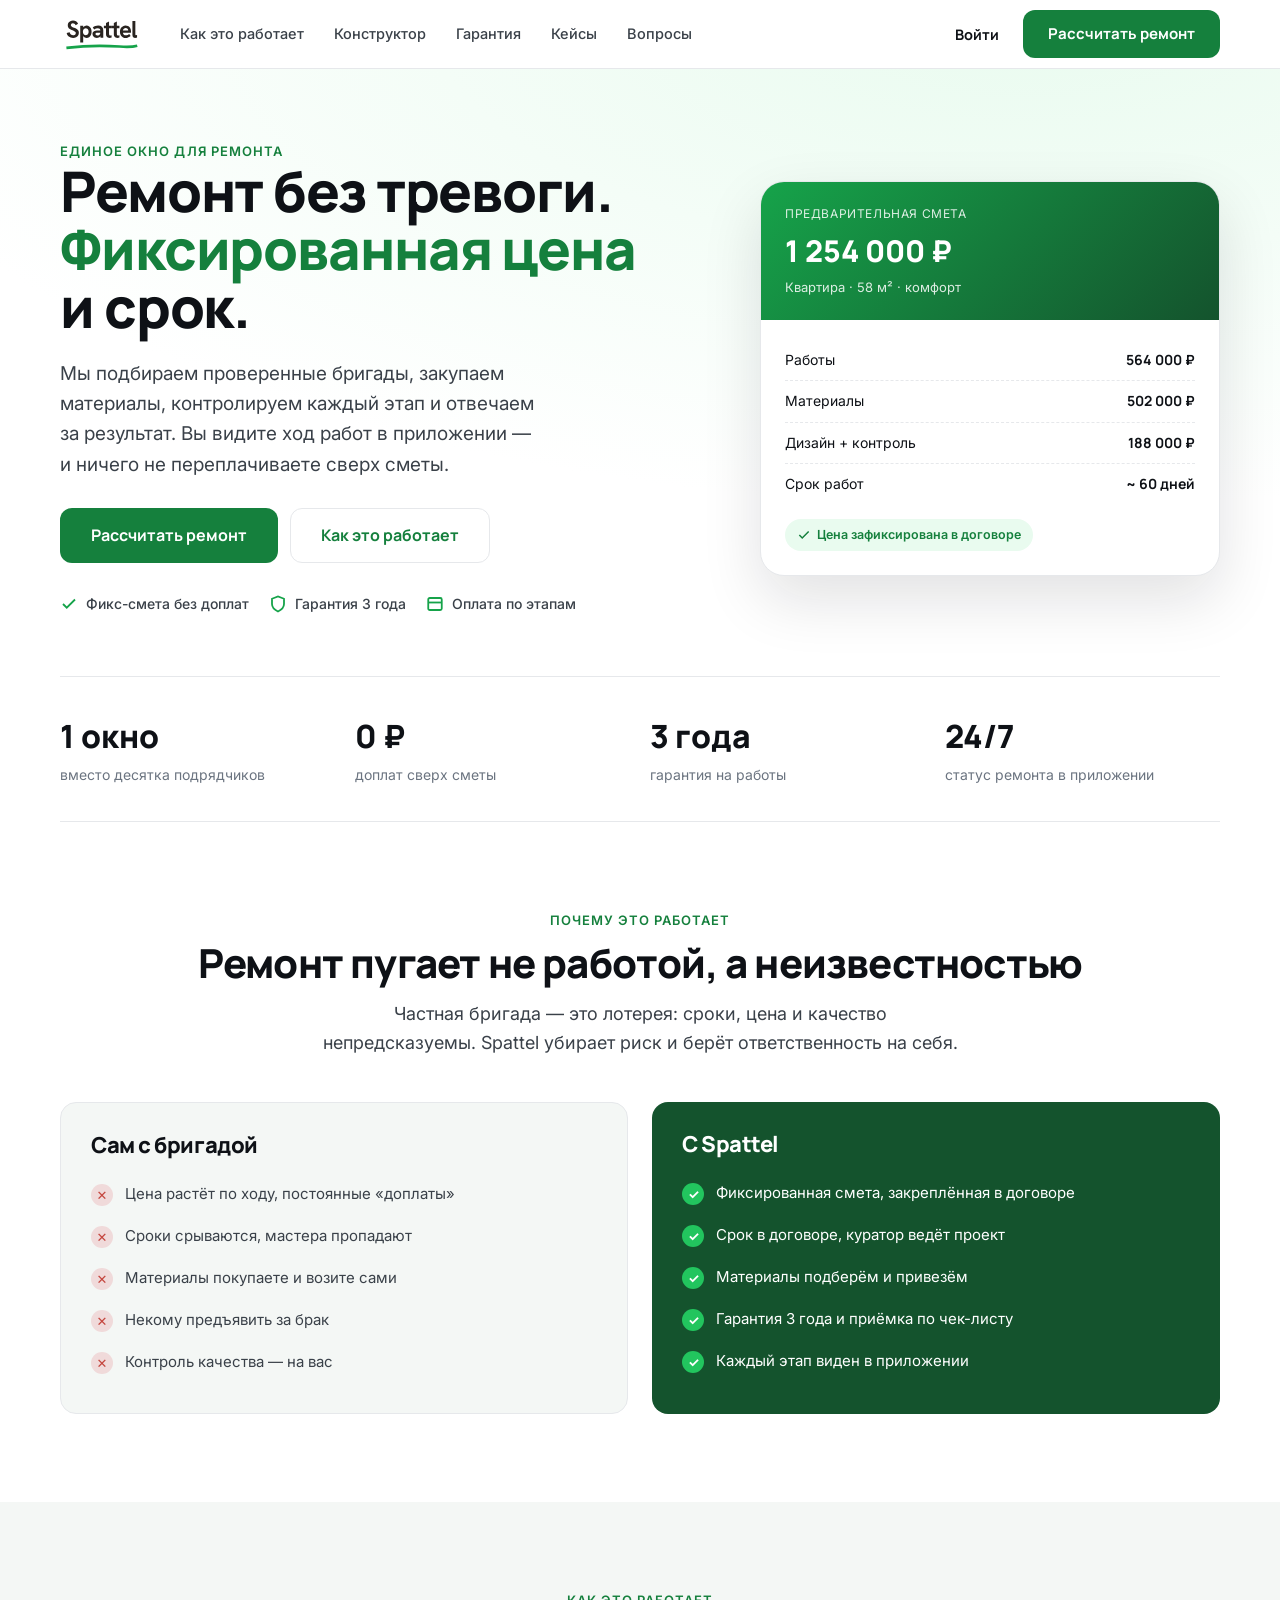
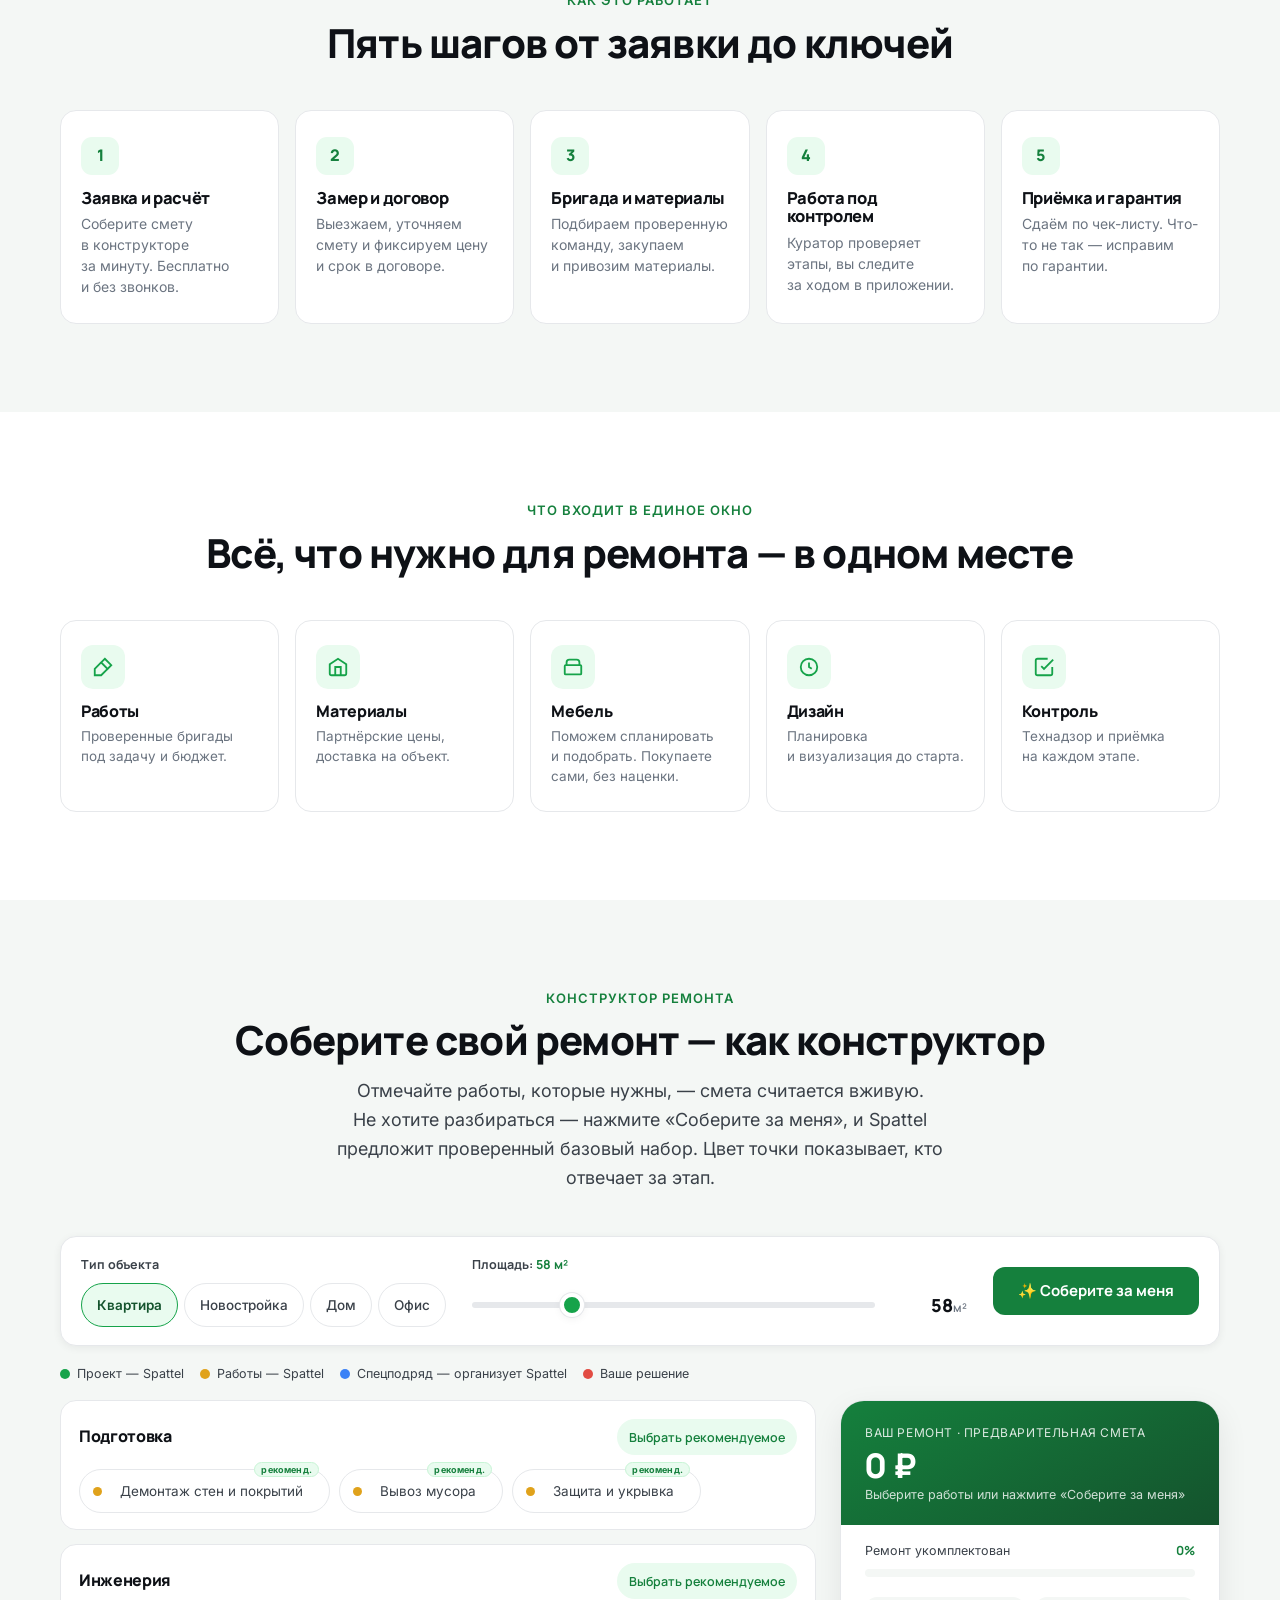
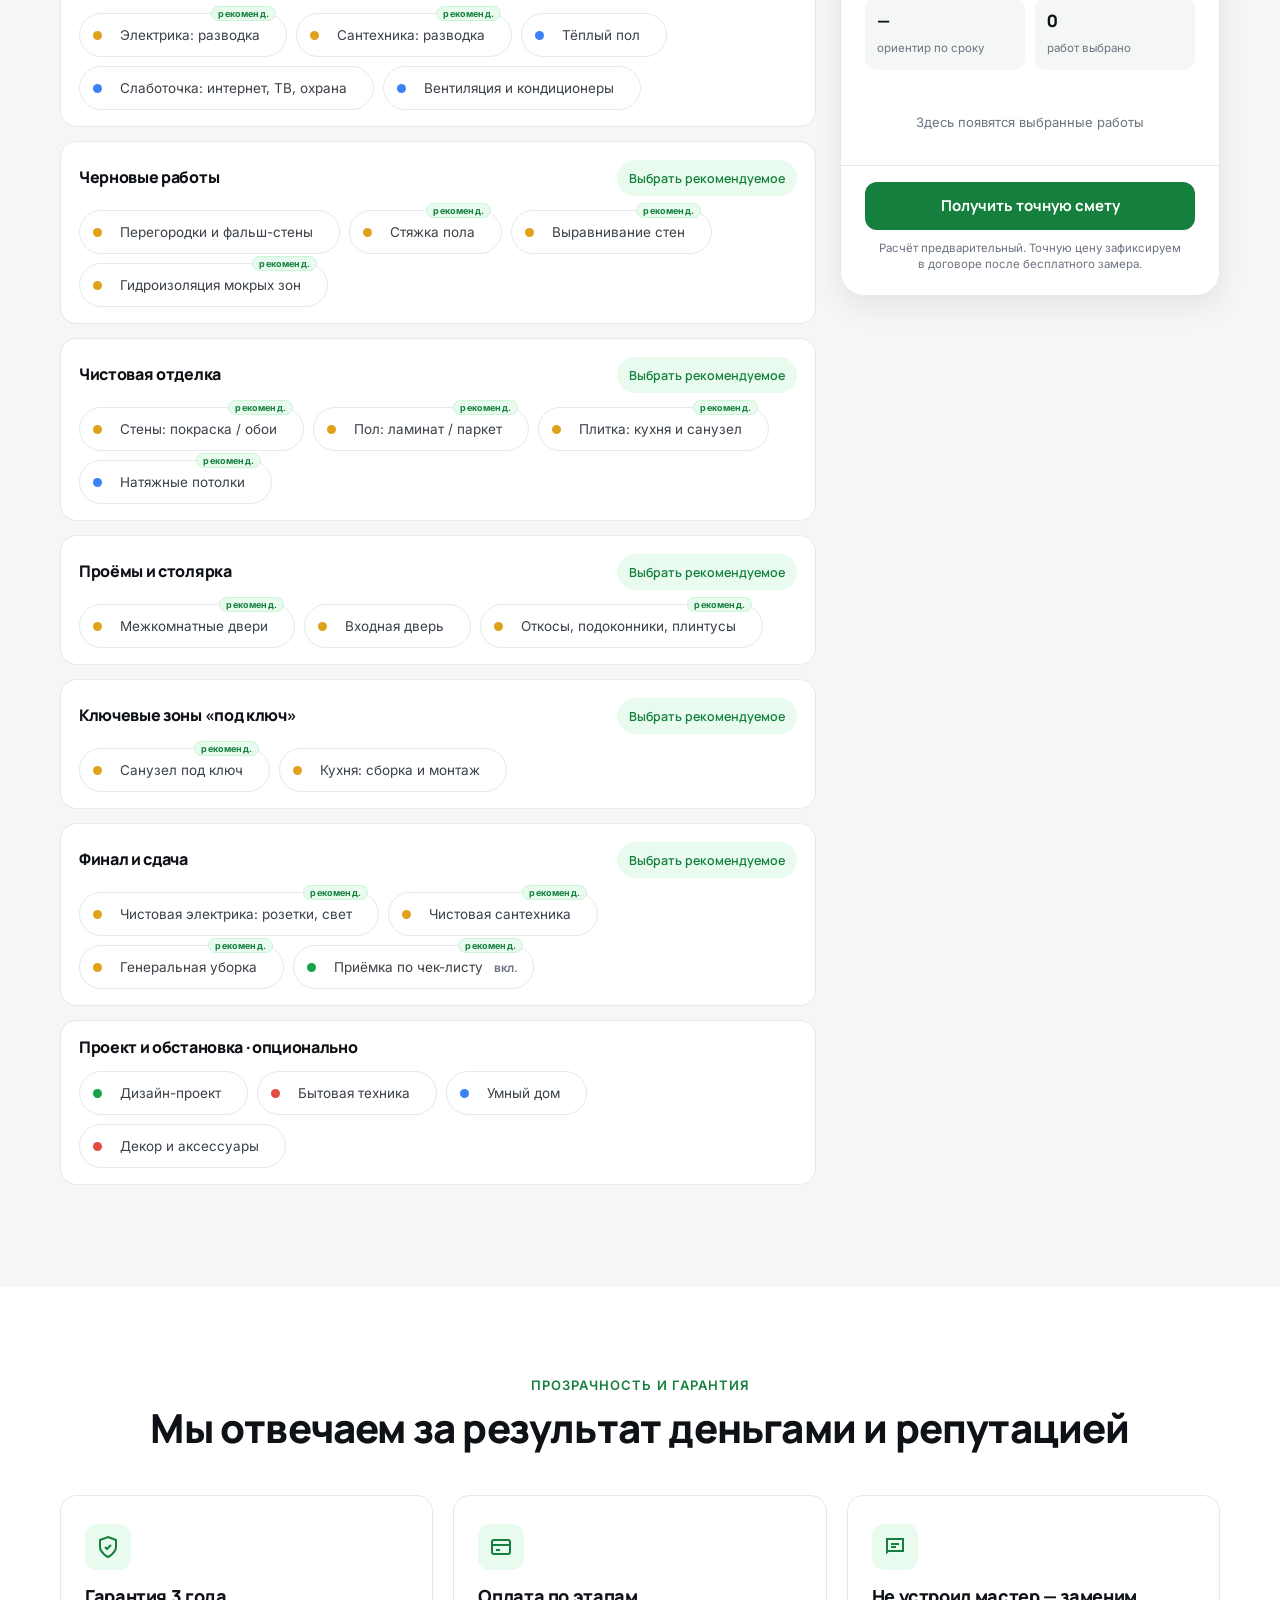
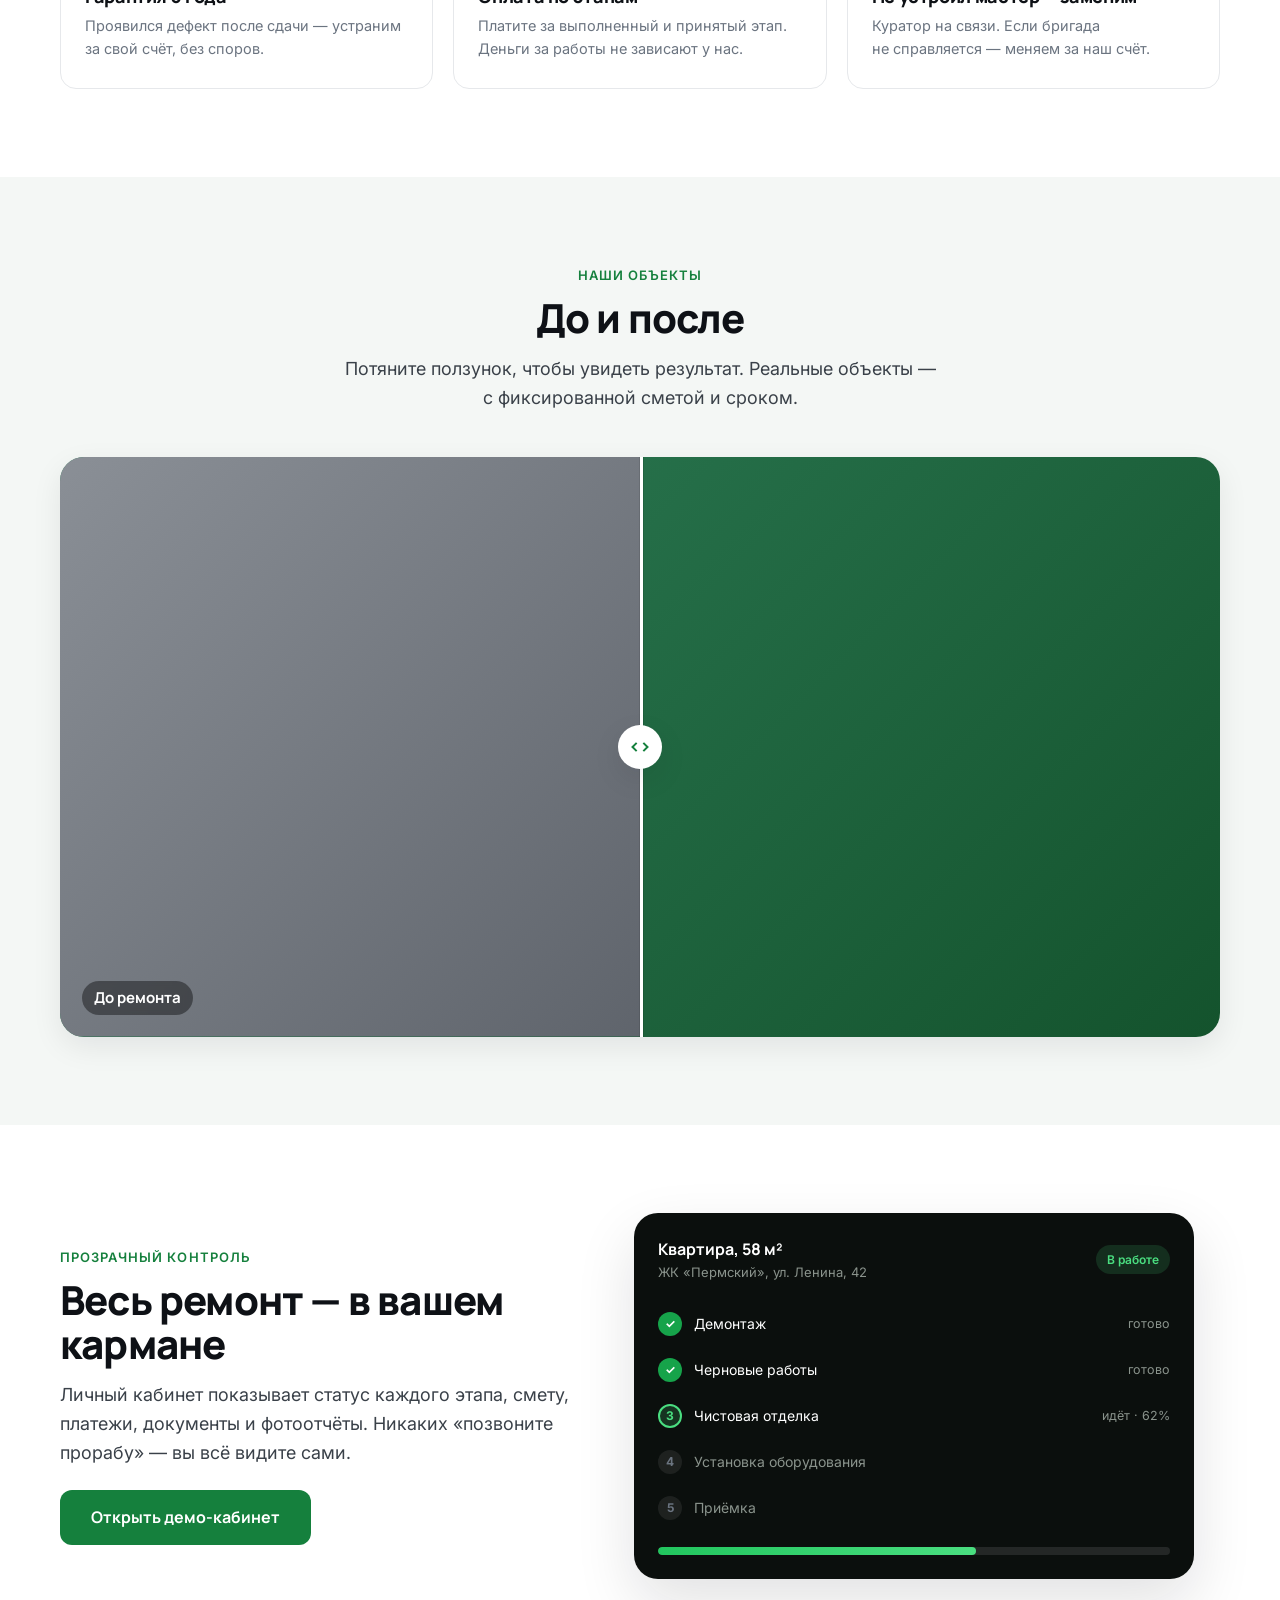
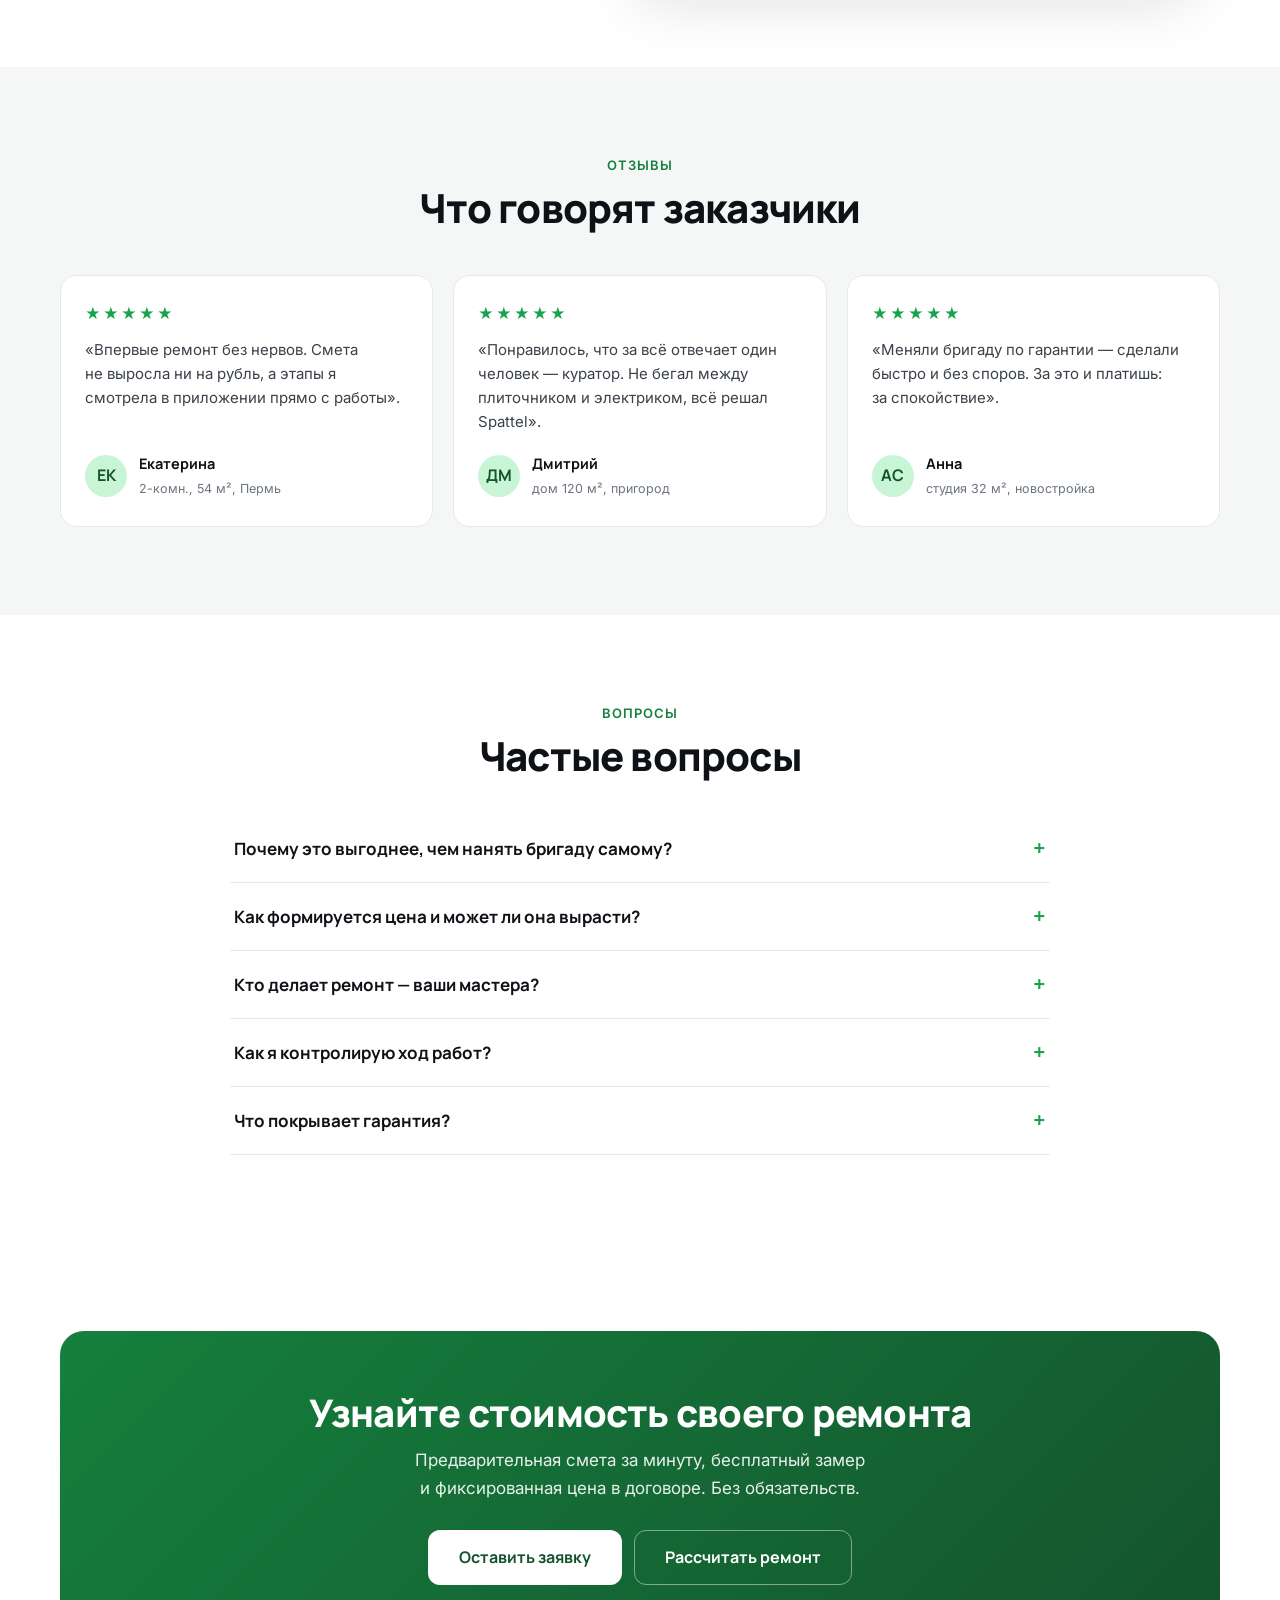
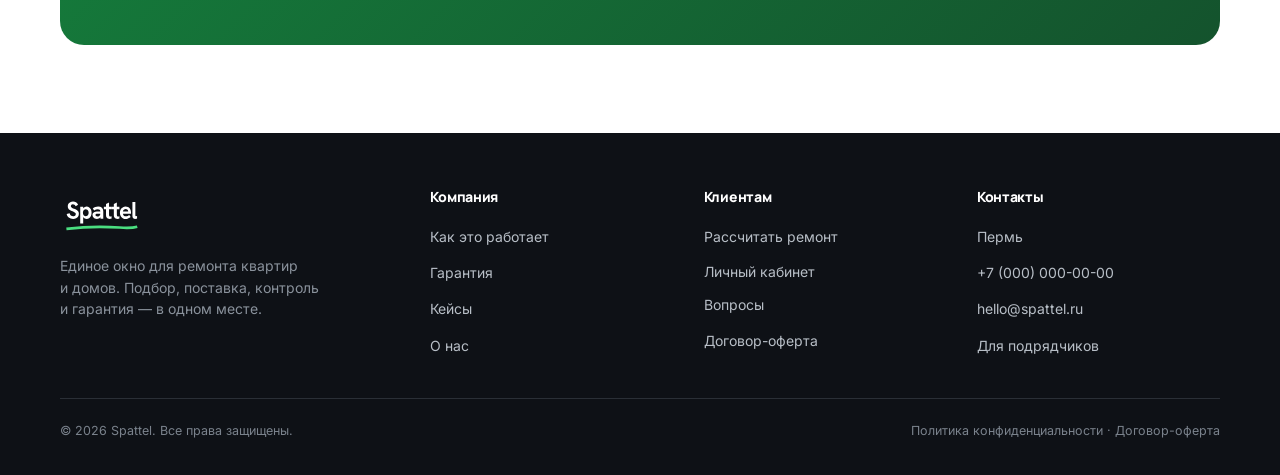
==== site/index.html @ b03275c4 "Replace site with new self-contained build (v2.0) New index.html + spattel_partners.html ship all CS" ====
<!DOCTYPE html><html lang="ru"><head><meta charset="UTF-8"><meta name="viewport" content="width=device-width, initial-scale=1.0"><title>Spattel — ремонт под ключ без тревоги. Единое окно, фикс-цена, гарантия</title><meta name="description" content="Spattel — единое окно для ремонта квартиры и дома в Перми. Конструктор сметы за минуту, проверенные бригады, фиксированная цена, контроль этапов в личном кабинете и гарантия 3 года."><meta property="og:title" content="Spattel — ремонт без тревоги. Фиксированная цена и срок"><meta property="og:description" content="Единое окно для ремонта: подбор бригад, материалы, контроль этапов и гарантия. Соберите смету в конструкторе за минуту."><meta property="og:type" content="website"><meta property="og:locale" content="ru_RU"><meta property="og:site_name" content="Spattel"><link rel="icon" href="data:image/svg+xml,%3Csvg xmlns='http://www.w3.org/2000/svg' viewBox='0 0 120 120'%3E%3Cpath fill='none' stroke='%2316A34A' stroke-width='15' stroke-linecap='butt' d='M86,42 C86,27 58,24 46,34 C33,45 47,55 60,60 C75,66 88,77 74,90 C61,101 40,98 34,84'/%3E%3C/svg%3E"><link rel="preconnect" href="https://fonts.googleapis.com"><link rel="preconnect" href="https://fonts.gstatic.com" crossorigin><link href="https://fonts.googleapis.com/css2?family=Manrope:wght@500;600;700;800&family=Poppins:wght@500;600;700&family=Inter:wght@400;500;600&display=swap" rel="stylesheet">
<style>:root{--ink:#0E1116;--ink7:#3A4149;--ink5:#6B7480;--paper:#FFFFFF;--paper50:#F4F7F5;--line:#E6E8EB;--g50:#E9FBEF;--g100:#C8F5D6;--g400:#4ADE80;--g500:#22C55E;--g600:#16A34A;--g700:#15803D;--g900:#14532D;--z-proj:#16A34A;--z-work:#E0A21B;--z-spec:#3B82F6;--z-you:#E24C43;--r-sm:8px;--r-md:12px;--r-lg:16px;--r-xl:24px;--pill:999px;--sh-sm:0 2px 8px rgba(14,17,22,.06);--sh-md:0 10px 30px rgba(14,17,22,.08);--sh-lg:0 24px 60px rgba(14,17,22,.12);--dur:.18s;--ease:cubic-bezier(.2,0,0,1);}*{box-sizing:border-box;margin:0;padding:0;}html{scroll-behavior:smooth;-webkit-text-size-adjust:100%;}body{font-family:'Inter',system-ui,-apple-system,'Segoe UI',Roboto,sans-serif;color:var(--ink);background:var(--paper);line-height:1.6;font-size:16px;}h1,h2,h3,h4{font-family:'Manrope',system-ui,sans-serif;font-weight:800;line-height:1.12;letter-spacing:-.02em;}a{color:inherit;text-decoration:none;}img,svg{display:block;}button{font-family:inherit;}.wrap{max-width:1200px;margin:0 auto;padding:0 20px;}.mark{fill:none;stroke:currentColor;stroke-width:15;stroke-linecap:butt;}section{padding:88px 0;}section[id],#calcPanel,#top{scroll-margin-top:84px;}.eyebrow{color:var(--g700);font-weight:600;font-size:13px;letter-spacing:.08em;text-transform:uppercase;}.center{text-align:center;}.muted{color:var(--ink5);}.h2{font-size:clamp(28px,4.4vw,40px);margin:10px 0 14px;}.lead{font-size:18px;color:var(--ink7);max-width:640px;}.center .lead{margin:0 auto;}.sec-head{margin-bottom:44px;}:focus-visible{outline:2px solid var(--g600);outline-offset:2px;border-radius:4px;}.on-dark:focus-visible,.btn-white:focus-visible{outline-color:#fff;}.skip{position:absolute;left:-9999px;top:0;z-index:200;background:var(--g700);color:#fff;padding:12px 20px;border-radius:0 0 var(--r-md) 0;font-weight:600;}.skip:focus{left:0;}.reveal{opacity:0;transform:translateY(18px);transition:opacity .55s var(--ease),transform .55s var(--ease);}.reveal.in{opacity:1;transform:none;}@media(prefers-reduced-motion:reduce){html{scroll-behavior:auto;}*,*::before,*::after{animation-duration:.001s!important;animation-iteration-count:1!important;transition-duration:.001s!important;}.reveal{opacity:1;transform:none;}}.btn{display:inline-flex;align-items:center;justify-content:center;gap:8px;font-family:'Manrope',sans-serif;font-weight:700;font-size:15px;line-height:1.2;white-space:nowrap;border-radius:var(--r-md);padding:14px 24px;min-height:48px;cursor:pointer;border:1.5px solid transparent;transition:transform var(--dur) var(--ease),background var(--dur),border-color var(--dur);}.btn:hover{transform:translateY(-1px);}.btn:active{transform:translateY(0);}.btn-primary{background:var(--g700);color:#fff;}.btn-primary:hover{background:var(--g900);}.btn-ghost{background:transparent;color:var(--g700);border-color:var(--line);}.btn-ghost:hover{border-color:var(--g600);}.btn-white{background:#fff;color:var(--g900);}.btn-white:hover{background:var(--g50);}.btn-lg{padding:17px 30px;font-size:16px;min-height:54px;}header.site{position:sticky;top:0;z-index:50;background:rgba(255,255,255,.88);backdrop-filter:blur(12px);-webkit-backdrop-filter:blur(12px);border-bottom:1px solid var(--line);}.nav{display:flex;align-items:center;gap:24px;height:68px;}.logo{display:inline-flex;align-items:center;color:var(--g600);border-radius:6px;--logo-word:#292420;}.logo .word{font-family:'Poppins','Manrope',sans-serif;font-weight:500;font-size:21px;letter-spacing:-.01em;color:var(--ink);line-height:1;}.logo .logo-mark{height:38px;width:auto;display:block;}.nav .links{display:flex;gap:6px;font-size:14.5px;font-weight:500;color:var(--ink7);}.nav .links a{padding:10px 12px;border-radius:var(--r-sm);transition:color var(--dur),background var(--dur);}.nav .links a:hover{color:var(--g700);background:var(--g50);}.nav .spacer{flex:1;}.nav .actions{display:flex;gap:10px;align-items:center;}.link-btn{font-family:'Manrope',sans-serif;font-weight:700;font-size:14.5px;padding:12px 14px;min-height:44px;color:var(--ink);background:none;border:none;cursor:pointer;border-radius:var(--r-sm);display:inline-flex;align-items:center;}.link-btn:hover{color:var(--g700);}.burger{display:none;background:none;border:none;cursor:pointer;padding:10px;width:44px;height:44px;border-radius:var(--r-sm);color:var(--ink);}.burger svg{margin:0 auto;}.burger .ic-x{display:none;}.burger[aria-expanded="true"] .ic-bars{display:none;}.burger[aria-expanded="true"] .ic-x{display:block;}.mnav{display:none;position:fixed;top:68px;left:0;right:0;bottom:0;z-index:49;background:#fff;padding:16px 20px 32px;overflow-y:auto;}.mnav.open{display:block;}.mnav a{display:flex;align-items:center;min-height:52px;padding:0 6px;font-family:'Manrope',sans-serif;font-weight:700;font-size:19px;border-bottom:1px solid var(--line);}.mnav .btn{width:100%;margin-top:20px;}body.menu-open{overflow:hidden;}.hero{padding:72px 0 60px;background:radial-gradient(1200px 500px at 80% -10%,var(--g50),transparent);}.hero-grid{display:grid;grid-template-columns:1.05fr .95fr;gap:48px;align-items:center;}.hero h1{font-size:clamp(34px,5.4vw,56px);line-height:1.04;}.hero h1 .hl{color:var(--g700);}.hero p.sub{font-size:19px;color:var(--ink7);margin:22px 0 28px;max-width:520px;}.hero-cta{display:flex;gap:12px;flex-wrap:wrap;align-items:center;}.trust-row{display:flex;gap:20px;margin-top:30px;flex-wrap:wrap;}.trust-row .t{display:flex;align-items:center;gap:8px;font-size:14px;color:var(--ink7);font-weight:500;}.trust-row .t svg{color:var(--g600);flex:none;}.hero-card{background:#fff;border:1px solid var(--line);border-radius:var(--r-xl);box-shadow:var(--sh-lg);overflow:hidden;max-width:460px;justify-self:end;width:100%;}.hc-top{background:linear-gradient(135deg,var(--g600),var(--g900));padding:22px 24px;color:#fff;}.hc-top .lbl{font-size:12px;opacity:.85;letter-spacing:.05em;text-transform:uppercase;}.hc-top .price{font-family:'Manrope',sans-serif;font-weight:800;font-size:30px;margin-top:4px;}.hc-top .sub{font-size:13px;opacity:.85;margin-top:2px;}.hc-body{padding:20px 24px 24px;}.hc-row{display:flex;justify-content:space-between;gap:12px;padding:9px 0;font-size:14px;border-bottom:1px dashed var(--line);}.hc-row:last-of-type{border:none;}.hc-row b{font-family:'Manrope',sans-serif;white-space:nowrap;}.hc-badge{display:inline-flex;align-items:center;gap:6px;background:var(--g50);color:var(--g700);font-weight:600;font-size:12.5px;border-radius:var(--pill);padding:6px 12px;margin-top:14px;}.stats{display:grid;grid-template-columns:repeat(4,1fr);gap:20px;padding:34px 0;border-top:1px solid var(--line);border-bottom:1px solid var(--line);}.stat b{font-family:'Manrope',sans-serif;font-weight:800;font-size:32px;display:block;color:var(--ink);}.stat span{font-size:14px;color:var(--ink5);}.ps{display:grid;grid-template-columns:1fr 1fr;gap:24px;}.ps .col{border-radius:var(--r-lg);padding:30px;}.ps .bad{background:var(--paper50);border:1px solid var(--line);}.ps .good{background:var(--g900);color:#fff;}.ps h3{font-size:22px;margin-bottom:16px;}.ps ul{list-style:none;}.ps li{display:flex;gap:12px;padding:9px 0;font-size:15px;align-items:flex-start;}.ps .bad li{color:var(--ink7);}.ps .ic{flex:none;width:22px;height:22px;margin-top:2px;border-radius:99px;display:flex;align-items:center;justify-content:center;font-size:13px;font-weight:700;}.ps .bad .ic{background:#F0DADA;color:#C4453D;}.ps .good .ic{background:var(--g500);color:#fff;}.steps{display:grid;grid-template-columns:repeat(5,1fr);gap:16px;}.step{position:relative;padding:26px 20px;background:#fff;border:1px solid var(--line);border-radius:var(--r-lg);transition:box-shadow var(--dur),transform var(--dur) var(--ease);}.step:hover{box-shadow:var(--sh-md);transform:translateY(-3px);}.step .n{width:38px;height:38px;border-radius:11px;background:var(--g50);color:var(--g700);font-family:'Manrope',sans-serif;font-weight:800;display:flex;align-items:center;justify-content:center;margin-bottom:14px;}.step h3{font-size:16.5px;margin-bottom:6px;}.step p{font-size:14px;color:var(--ink5);line-height:1.5;}.inc{display:grid;grid-template-columns:repeat(5,1fr);gap:16px;}.inc .c{padding:24px 20px;border:1px solid var(--line);border-radius:var(--r-lg);background:#fff;transition:box-shadow var(--dur),transform var(--dur) var(--ease);}.inc .c:hover{box-shadow:var(--sh-md);transform:translateY(-3px);}.inc .c .ico{width:44px;height:44px;border-radius:12px;background:var(--g50);display:flex;align-items:center;justify-content:center;color:var(--g600);margin-bottom:14px;}.inc h3{font-size:16px;margin-bottom:5px;}.inc p{font-size:13.5px;color:var(--ink5);line-height:1.5;}.calc-sec{background:var(--paper50);}.controls{background:#fff;border:1px solid var(--line);border-radius:var(--r-lg);padding:18px 20px;margin-bottom:18px;display:flex;gap:26px;align-items:center;flex-wrap:wrap;box-shadow:var(--sh-sm);}.controls .grp{display:flex;flex-direction:column;gap:8px;}.controls .grp>span{font-family:'Manrope',sans-serif;font-weight:700;font-size:12.5px;color:var(--ink7);}.tseg{display:flex;gap:6px;flex-wrap:wrap;}.tseg button{font-size:13.5px;font-weight:500;padding:10px 15px;min-height:44px;border:1.5px solid var(--line);background:#fff;border-radius:var(--pill);cursor:pointer;color:var(--ink7);transition:border-color var(--dur),background var(--dur),color var(--dur);}.tseg button:hover{border-color:var(--g400);}.tseg button[aria-pressed="true"]{border-color:var(--g600);background:var(--g50);color:var(--g900);font-weight:600;}.area-grp{flex:1;min-width:250px;}.range-wrap{display:flex;align-items:center;gap:14px;min-height:44px;}input[type=range]{-webkit-appearance:none;appearance:none;width:100%;height:6px;border-radius:99px;background:var(--line);outline-offset:8px;cursor:pointer;}input[type=range]::-webkit-slider-thumb{-webkit-appearance:none;width:24px;height:24px;border-radius:99px;background:var(--g600);cursor:pointer;border:4px solid #fff;box-shadow:0 0 0 1px var(--line),var(--sh-sm);}input[type=range]::-moz-range-thumb{width:16px;height:16px;border-radius:99px;background:var(--g600);cursor:pointer;border:4px solid #fff;box-shadow:0 0 0 1px var(--line);}.area-val{font-family:'Manrope',sans-serif;font-weight:800;font-size:18px;white-space:nowrap;min-width:78px;text-align:right;}.area-val small{font-weight:600;font-size:12px;color:var(--ink5);}.magic{margin-left:auto;}.legend{display:flex;gap:16px;flex-wrap:wrap;margin-bottom:16px;font-size:12.5px;color:var(--ink7);}.legend .l{display:flex;align-items:center;gap:7px;}.legend .dot{width:10px;height:10px;border-radius:99px;flex:none;}.layout{display:grid;grid-template-columns:1fr 380px;gap:24px;align-items:start;}.group{background:#fff;border:1px solid var(--line);border-radius:var(--r-lg);padding:18px 18px 16px;margin-bottom:14px;}.group .gh{display:flex;align-items:center;gap:10px;margin-bottom:14px;flex-wrap:wrap;}.group .gh h3{font-size:16px;}.group .gh .cnt{font-size:12px;color:var(--ink5);font-weight:500;}.group .gh .all{margin-left:auto;font-family:'Manrope',sans-serif;font-weight:600;font-size:12.5px;color:var(--g700);cursor:pointer;padding:8px 12px;min-height:36px;border-radius:var(--pill);background:var(--g50);border:none;transition:background var(--dur);}.group .gh .all:hover{background:var(--g100);}.blocks{display:flex;flex-wrap:wrap;gap:9px;}.block{position:relative;display:inline-flex;align-items:center;gap:9px;padding:11px 15px 11px 13px;min-height:44px;border:1.5px solid var(--line);border-radius:var(--pill);background:#fff;cursor:pointer;font-size:13.5px;color:var(--ink7);text-align:left;transition:transform var(--dur) var(--ease),border-color var(--dur),background var(--dur),box-shadow var(--dur),color var(--dur);user-select:none;}.block:hover{border-color:var(--g400);transform:translateY(-1px);}.block .zdot{width:9px;height:9px;border-radius:99px;flex:none;}.block .chk{width:0;height:19px;border-radius:99px;flex:none;display:flex;align-items:center;justify-content:center;color:#fff;font-size:11px;opacity:0;overflow:hidden;transition:opacity var(--dur),width var(--dur);}.block .price{font-family:'Manrope',sans-serif;font-weight:700;font-size:12px;color:var(--ink5);margin-left:2px;white-space:nowrap;}.block[aria-pressed="true"]{background:var(--g600);border-color:var(--g600);color:#fff;box-shadow:var(--sh-sm);}.block[aria-pressed="true"] .zdot{box-shadow:0 0 0 2px rgba(255,255,255,.6);}.block[aria-pressed="true"] .price{color:rgba(255,255,255,.85);}.block[aria-pressed="true"] .chk{opacity:1;width:19px;border:2px solid rgba(255,255,255,.7);background:rgba(255,255,255,.18);}.block.pop{animation:pop .3s var(--ease);}@keyframes pop{0%{transform:scale(1)}40%{transform:scale(1.08)}100%{transform:scale(1)}}.block.rec::after{content:"рекоменд.";position:absolute;top:-8px;right:10px;font-size:9px;font-weight:700;color:var(--g700);background:var(--g50);border:1px solid var(--g100);border-radius:99px;padding:1px 6px;letter-spacing:.02em;transition:opacity var(--dur);}.block.rec[aria-pressed="true"]::after{opacity:0;}.panel{position:sticky;top:84px;background:#fff;border:1px solid var(--line);border-radius:var(--r-xl);box-shadow:var(--sh-md);overflow:hidden;}.panel .top{background:linear-gradient(150deg,var(--g700),var(--g900));color:#fff;padding:22px 24px 20px;}.panel .top .olbl{font-size:12px;opacity:.85;letter-spacing:.05em;text-transform:uppercase;}.panel .top .price{font-family:'Manrope',sans-serif;font-weight:800;font-size:34px;line-height:1.05;margin:5px 0 2px;font-variant-numeric:tabular-nums;}.panel .top .sub{font-size:12.5px;opacity:.8;min-height:18px;}.cover{padding:16px 24px 6px;}.cover .cl{display:flex;justify-content:space-between;font-size:12.5px;margin-bottom:8px;color:var(--ink7);}.cover .cl b{font-family:'Manrope',sans-serif;color:var(--g700);}.cbar{height:8px;background:var(--paper50);border-radius:99px;overflow:hidden;}.cbar i{display:block;height:100%;width:0;background:linear-gradient(90deg,var(--g500),var(--g400));border-radius:99px;transition:width .35s var(--ease);}.meta{display:flex;gap:10px;padding:14px 24px;}.meta .m{flex:1;background:var(--paper50);border-radius:var(--r-md);padding:10px 12px;}.meta .m b{font-family:'Manrope',sans-serif;font-weight:800;font-size:17px;display:block;font-variant-numeric:tabular-nums;}.meta .m span{font-size:11.5px;color:var(--ink5);}.sel{padding:4px 24px 8px;max-height:262px;overflow-y:auto;}.sel .empty{color:var(--ink5);font-size:13px;text-align:center;padding:24px 0;}.sitem{display:flex;align-items:center;gap:10px;padding:6px 0;border-bottom:1px solid var(--line);font-size:13px;}.sitem:last-child{border:none;}.sitem .zdot{width:8px;height:8px;border-radius:99px;flex:none;}.sitem .nm{flex:1;color:var(--ink7);}.sitem .pr{font-family:'Manrope',sans-serif;font-weight:700;font-size:12.5px;white-space:nowrap;font-variant-numeric:tabular-nums;}.sitem .x{color:var(--ink5);cursor:pointer;font-size:17px;line-height:1;width:32px;height:32px;flex:none;border:none;background:none;border-radius:var(--r-sm);display:flex;align-items:center;justify-content:center;transition:color var(--dur),background var(--dur);}.sitem .x:hover{color:var(--z-you);background:var(--paper50);}.panel .foot{padding:16px 24px 22px;border-top:1px solid var(--line);}.panel .foot .btn{width:100%;}.panel .foot .note{font-size:11.5px;color:var(--ink5);margin-top:10px;line-height:1.45;text-align:center;}.mobibar{display:none;position:fixed;left:0;right:0;bottom:0;z-index:45;background:#fff;border-top:1px solid var(--line);box-shadow:0 -8px 30px rgba(14,17,22,.1);padding:10px 16px calc(10px + env(safe-area-inset-bottom));transform:translateY(110%);transition:transform .25s var(--ease);}.mobibar.show{transform:none;}.mobibar .in{display:flex;align-items:center;gap:14px;max-width:640px;margin:0 auto;}.mobibar .p{flex:1;min-width:0;}.mobibar .p b{font-family:'Manrope',sans-serif;font-weight:800;font-size:19px;display:block;line-height:1.15;font-variant-numeric:tabular-nums;white-space:nowrap;}.mobibar .p span{font-size:11.5px;color:var(--ink5);}.mobibar .btn{padding:12px 18px;min-height:46px;font-size:14px;flex:none;}.guar{display:grid;grid-template-columns:repeat(3,1fr);gap:20px;}.gcard{padding:28px 24px;border:1px solid var(--line);border-radius:var(--r-lg);background:#fff;}.gcard .ico{width:46px;height:46px;border-radius:12px;background:var(--g50);color:var(--g700);display:flex;align-items:center;justify-content:center;margin-bottom:16px;}.gcard h3{font-size:18px;margin-bottom:8px;}.gcard p{font-size:14.5px;color:var(--ink5);}.ba{position:relative;border-radius:var(--r-xl);overflow:hidden;box-shadow:var(--sh-md);aspect-ratio:16/8;user-select:none;-webkit-user-select:none;}.ba .layer{position:absolute;inset:0;display:flex;align-items:flex-end;padding:22px;font-family:'Manrope',sans-serif;font-weight:700;color:#fff;font-size:15px;}.ba .after{background:linear-gradient(135deg,#2E7D57,#14532D);}.ba .before{background:linear-gradient(135deg,#8A8F96,#4A4F57);clip-path:inset(0 50% 0 0);}.ba .tag{background:rgba(0,0,0,.4);padding:5px 12px;border-radius:99px;backdrop-filter:blur(4px);}.ba .handle{position:absolute;top:0;bottom:0;left:50%;width:3px;background:#fff;box-shadow:0 0 0 1px rgba(0,0,0,.1);pointer-events:none;}.ba .knob{position:absolute;top:50%;left:50%;transform:translate(-50%,-50%);width:44px;height:44px;border-radius:99px;background:#fff;box-shadow:var(--sh-md);display:flex;align-items:center;justify-content:center;color:var(--g700);pointer-events:none;}.ba input{position:absolute;inset:0;width:100%;height:100%;opacity:0;cursor:ew-resize;margin:0;touch-action:none;}.app{display:grid;grid-template-columns:.95fr 1.05fr;gap:44px;align-items:center;}.app-mock{background:#0B0F0D;border-radius:var(--r-xl);padding:24px;box-shadow:var(--sh-lg);color:#fff;max-width:560px;width:100%;}.app-mock .head{display:flex;justify-content:space-between;align-items:center;gap:12px;margin-bottom:18px;}.app-mock .head .ttl{font-family:'Manrope',sans-serif;font-weight:700;font-size:16px;}.app-mock .head .adr{color:#8A938C;font-size:13px;}.app-mock .badge{background:rgba(74,222,128,.15);color:var(--g400);font-weight:600;font-size:12px;padding:5px 11px;border-radius:99px;white-space:nowrap;}.app-step{display:flex;align-items:center;gap:12px;padding:11px 0;font-size:14px;}.app-step .tk{width:24px;height:24px;border-radius:99px;flex:none;display:flex;align-items:center;justify-content:center;font-size:12px;font-weight:700;}.app-step .tk.done{background:var(--g600);color:#fff;}.app-step .tk.now{background:rgba(74,222,128,.18);color:var(--g400);border:2px solid var(--g400);}.app-step .tk.off{background:rgba(255,255,255,.08);color:#6B7480;}.app-step .mut{color:#8A938C;margin-left:auto;font-size:12.5px;}.app-step .dim{color:#8A938C;}.app-bar{height:8px;background:rgba(255,255,255,.1);border-radius:99px;margin-top:16px;overflow:hidden;}.app-bar i{display:block;height:100%;width:62%;background:linear-gradient(90deg,var(--g500),var(--g400));border-radius:99px;}.revs{display:grid;grid-template-columns:repeat(3,1fr);gap:20px;}.rev{padding:26px 24px;border:1px solid var(--line);border-radius:var(--r-lg);background:#fff;display:flex;flex-direction:column;}.rev .stars{color:var(--g600);font-size:15px;letter-spacing:2px;margin-bottom:12px;}.rev p{font-size:15px;color:var(--ink7);margin-bottom:18px;}.rev .who{display:flex;align-items:center;gap:12px;margin-top:auto;}.rev .av{width:42px;height:42px;border-radius:99px;background:var(--g100);color:var(--g900);display:flex;align-items:center;justify-content:center;font-family:'Manrope',sans-serif;font-weight:700;flex:none;}.rev .who b{font-family:'Manrope',sans-serif;font-size:14.5px;display:block;}.rev .who span{font-size:12.5px;color:var(--ink5);}.faq{max-width:820px;margin:0 auto;}.q{border-bottom:1px solid var(--line);}.q>button{width:100%;text-align:left;background:none;border:none;cursor:pointer;padding:22px 4px;min-height:56px;font-family:'Manrope',sans-serif;font-weight:700;font-size:17px;color:var(--ink);display:flex;justify-content:space-between;gap:16px;align-items:center;}.q>button .pm{flex:none;color:var(--g600);font-size:22px;line-height:1;transition:transform var(--dur);}.q.open>button .pm{transform:rotate(45deg);}.q .a{max-height:0;overflow:hidden;transition:max-height .3s var(--ease);}.q .a p{padding:0 4px 22px;font-size:15px;color:var(--ink7);}.final{background:linear-gradient(135deg,var(--g700),var(--g900));border-radius:var(--r-xl);padding:60px 32px;text-align:center;color:#fff;}.final h2{font-size:clamp(26px,4vw,38px);margin-bottom:14px;}.final p{font-size:17px;opacity:.9;max-width:520px;margin:0 auto 28px;}footer.site{background:var(--ink);color:#B8BFC7;padding:56px 0 34px;font-size:14px;}.foot-grid{display:grid;grid-template-columns:1.4fr 1fr 1fr 1fr;gap:30px;padding-bottom:34px;border-bottom:1px solid #2A2F36;}footer.site .logo{--logo-word:#fff;}footer.site h4{font-family:'Manrope',sans-serif;color:#fff;font-size:14px;margin-bottom:14px;}footer.site a,footer.site button.flink{display:block;width:100%;text-align:left;padding:7px 0;min-height:32px;color:#B8BFC7;background:none;border:none;font-size:14px;cursor:pointer;transition:color var(--dur);}footer.site a:hover,footer.site button.flink:hover{color:var(--g400);}.foot-desc{margin-top:14px;max-width:280px;color:#8A929C;line-height:1.55;}.foot-bot{padding-top:22px;display:flex;justify-content:space-between;flex-wrap:wrap;gap:10px;font-size:12.5px;color:#7A828C;}.cabinet{display:none;position:fixed;inset:0;z-index:100;background:var(--paper50);overflow-y:auto;}.cabinet.show{display:block;}.cab-head{position:sticky;top:0;background:#fff;border-bottom:1px solid var(--line);z-index:5;}.cab-nav{display:flex;align-items:center;gap:16px;height:66px;}.cab-nav .links{display:flex;gap:6px;margin-left:8px;overflow-x:auto;}.cab-nav .links button{font-family:'Manrope',sans-serif;font-weight:600;font-size:14px;padding:10px 14px;min-height:44px;border-radius:var(--r-md);color:var(--ink7);cursor:pointer;background:none;border:none;white-space:nowrap;transition:background var(--dur),color var(--dur);}.cab-nav .links button[aria-current="true"]{background:var(--g50);color:var(--g700);}.cab-user{display:flex;align-items:center;gap:10px;margin-left:auto;}.cab-user .av{width:36px;height:36px;border-radius:99px;background:var(--g100);color:var(--g900);display:flex;align-items:center;justify-content:center;font-family:'Manrope',sans-serif;font-weight:700;font-size:14px;flex:none;}.close-cab{background:none;border:1px solid var(--line);border-radius:var(--r-md);padding:10px 14px;min-height:44px;font-family:'Manrope',sans-serif;font-weight:600;font-size:13.5px;cursor:pointer;color:var(--ink7);white-space:nowrap;transition:border-color var(--dur),color var(--dur);}.close-cab:hover{border-color:var(--g600);color:var(--g700);}.cab-body{padding:32px 0 60px;}.cab-title{display:flex;justify-content:space-between;align-items:flex-end;flex-wrap:wrap;gap:14px;margin-bottom:24px;}.cab-title h2{font-size:28px;}.cab-title .sub{color:var(--ink5);font-size:14.5px;margin-top:4px;}.cab-title .stage{font-family:'Manrope',sans-serif;font-weight:800;font-size:15px;color:var(--g700);}.cab-grid{display:grid;grid-template-columns:1.5fr 1fr;gap:20px;}.cab-col{display:flex;flex-direction:column;gap:20px;min-width:0;}.cab-card{background:#fff;border:1px solid var(--line);border-radius:var(--r-lg);padding:24px;}.cab-card h3{font-size:16px;margin-bottom:18px;display:flex;justify-content:space-between;align-items:center;gap:10px;flex-wrap:wrap;}.cab-card h3 .badge{font-family:'Inter',sans-serif;font-weight:600;font-size:12px;background:var(--g50);color:var(--g700);padding:5px 11px;border-radius:99px;}.tl .row{display:flex;gap:14px;padding-bottom:22px;position:relative;}.tl .row:last-child{padding-bottom:0;}.tl .row::before{content:"";position:absolute;left:13px;top:28px;bottom:-4px;width:2px;background:var(--line);}.tl .row:last-child::before{display:none;}.tl .row.done::before{background:var(--g500);}.tl .dot{width:28px;height:28px;border-radius:99px;flex:none;display:flex;align-items:center;justify-content:center;font-size:13px;font-weight:700;z-index:1;}.tl .dot.done{background:var(--g600);color:#fff;}.tl .dot.now{background:var(--g100);color:var(--g700);border:2px solid var(--g500);}.tl .dot.off{background:#EEF1EF;color:#7A828C;}.tl .txt b{font-family:'Manrope',sans-serif;font-size:15px;display:block;}.tl .txt span{font-size:13px;color:var(--ink5);}.tl .txt .now-tag{color:var(--g700);font-weight:600;}.est-row{display:flex;justify-content:space-between;gap:12px;padding:11px 0;font-size:14.5px;border-bottom:1px dashed var(--line);}.est-row b{font-family:'Manrope',sans-serif;white-space:nowrap;}.est-total{display:flex;justify-content:space-between;align-items:center;gap:12px;margin-top:14px;padding-top:16px;border-top:2px solid var(--line);}.est-total .big{font-family:'Manrope',sans-serif;font-weight:800;font-size:24px;white-space:nowrap;}.pay-bar{height:10px;background:var(--paper50);border-radius:99px;overflow:hidden;margin:14px 0 8px;}.pay-bar i{display:block;height:100%;width:60%;background:var(--g500);border-radius:99px;}.pay-meta{display:flex;justify-content:space-between;gap:10px;font-size:13px;color:var(--ink5);flex-wrap:wrap;}.doc{display:flex;align-items:center;gap:12px;padding:10px 0;border-bottom:1px solid var(--line);font-size:14px;}.doc:last-child{border:none;}.doc .fi{width:34px;height:34px;border-radius:9px;background:var(--g50);color:var(--g700);display:flex;align-items:center;justify-content:center;flex:none;}.doc .dl{margin-left:auto;color:var(--g700);font-weight:600;font-size:13px;cursor:pointer;background:none;border:none;padding:10px 8px;min-height:44px;border-radius:var(--r-sm);}.doc .dl:hover{text-decoration:underline;}.photos{display:grid;grid-template-columns:repeat(3,1fr);gap:10px;}.photos .ph{aspect-ratio:1;border-radius:var(--r-md);background:linear-gradient(135deg,var(--g100),var(--g50));display:flex;align-items:flex-end;padding:10px;font-size:11.5px;color:var(--g900);font-weight:600;}.photos .ph:nth-child(2){background:linear-gradient(135deg,#DFEAFF,#EEF3FF);color:#1E3A8A;}.photos .ph:nth-child(3){background:linear-gradient(135deg,#FBEBDD,#FDF4EC);color:#8A4B22;}.chat .msg{max-width:82%;padding:11px 15px;border-radius:14px;font-size:14px;margin-bottom:10px;}.chat .msg.them{background:var(--paper50);border-bottom-left-radius:4px;}.chat .msg.me{background:var(--g600);color:#fff;margin-left:auto;border-bottom-right-radius:4px;}.chat .who{font-size:12px;color:var(--ink5);margin-bottom:4px;}.chat-in{display:flex;gap:8px;margin-top:14px;}.chat-in input{flex:1;min-width:0;border:1.5px solid var(--line);border-radius:var(--r-md);padding:11px 14px;min-height:46px;font-family:inherit;font-size:14px;}.chat-in input:focus{outline:none;border-color:var(--g600);}.chat-in .btn{padding:12px 16px;min-height:46px;font-size:14px;}.btn-outline-w{background:transparent;color:#fff;border-color:rgba(255,255,255,.45);}.btn-outline-w:hover{border-color:#fff;background:rgba(255,255,255,.08);}.modal{display:none;position:fixed;inset:0;z-index:110;background:rgba(14,17,22,.52);overflow-y:auto;padding:24px 16px;}.modal.show{display:flex;}.modal-card{background:#fff;border-radius:var(--r-xl);box-shadow:var(--sh-lg);width:100%;max-width:520px;margin:auto;overflow:hidden;}.modal-head{display:flex;align-items:flex-start;justify-content:space-between;gap:12px;padding:26px 26px 0;}.modal-head h2{font-size:22px;line-height:1.2;}.modal-head .sub{font-size:14px;color:var(--ink5);margin-top:6px;}.modal-x{flex:none;width:44px;height:44px;margin:-8px -10px 0 0;border:none;background:none;border-radius:var(--r-sm);cursor:pointer;color:var(--ink5);display:flex;align-items:center;justify-content:center;transition:color var(--dur),background var(--dur);}.modal-x:hover{color:var(--ink);background:var(--paper50);}.modal-body{padding:20px 26px 28px;}.f-row{margin-bottom:15px;}.f-row>label{display:block;font-family:'Manrope',sans-serif;font-weight:700;font-size:13px;margin-bottom:6px;color:var(--ink);}.f-row .opt{font-weight:500;color:var(--ink5);}.f-in{width:100%;border:1.5px solid var(--line);border-radius:var(--r-md);padding:12px 14px;min-height:48px;font-family:inherit;font-size:15px;color:var(--ink);background:#fff;transition:border-color var(--dur),box-shadow var(--dur);}.f-in:focus{outline:none;border-color:var(--g600);box-shadow:0 0 0 3px var(--g50);}.f-in[aria-invalid="true"]{border-color:var(--z-you);}select.f-in{appearance:none;-webkit-appearance:none;background-image:url("data:image/svg+xml,%3Csvg xmlns='http://www.w3.org/2000/svg' width='16' height='16' viewBox='0 0 24 24' fill='none' stroke='%236B7480' stroke-width='2'%3E%3Cpath d='M6 9l6 6 6-6'/%3E%3C/svg%3E");background-repeat:no-repeat;background-position:right 14px center;padding-right:40px;cursor:pointer;}textarea.f-in{min-height:90px;resize:vertical;line-height:1.5;}.f-err{display:none;color:#C4453D;font-size:12.5px;margin-top:5px;}.f-row.err .f-err{display:block;}.f-check{display:flex;gap:10px;align-items:flex-start;font-size:13.5px;color:var(--ink7);cursor:pointer;padding:2px 0;line-height:1.45;}.f-check input{width:20px;height:20px;margin-top:1px;accent-color:var(--g600);flex:none;cursor:pointer;}.f-summary{background:var(--paper50);border:1px solid var(--line);border-radius:var(--r-md);padding:12px 14px;font-size:13px;color:var(--ink7);margin-bottom:16px;line-height:1.5;}.f-summary b{font-family:'Manrope',sans-serif;color:var(--ink);}.form-msg{display:none;background:#FBEAE9;border:1px solid #F0DADA;color:#A03A33;border-radius:var(--r-md);padding:11px 14px;font-size:13.5px;margin-bottom:14px;line-height:1.45;}.form-msg.show{display:block;}.form-ok{display:none;text-align:center;padding:44px 26px 44px;}.form-ok.show{display:block;}.form-ok .ok-ic{width:60px;height:60px;border-radius:99px;background:var(--g50);color:var(--g600);display:flex;align-items:center;justify-content:center;margin:0 auto 18px;}.form-ok h2{font-size:21px;margin-bottom:8px;}.form-ok p{font-size:14.5px;color:var(--ink7);max-width:320px;margin:0 auto 22px;}@media(max-width:560px){.modal{padding:12px 10px;}.modal-head{padding:22px 18px 0;}.modal-body{padding:16px 18px 24px;}}@media(max-width:1020px){.layout{grid-template-columns:1fr;}.panel{position:static;}.sel{max-height:none;}.mobibar{display:block;}.calc-sec{padding-bottom:132px;}.magic{margin-left:0;width:100%;}.magic .btn{width:100%;}.steps{grid-template-columns:repeat(3,1fr);}.inc{grid-template-columns:repeat(3,1fr);}}@media(max-width:900px){section{padding:64px 0;}.sec-head{margin-bottom:32px;}.nav{gap:12px;}.nav .links{display:none;}.nav .actions{gap:6px;}.nav .actions .link-btn{display:none;}.nav .actions .btn{padding:11px 14px;min-height:44px;font-size:13.5px;}.burger{display:block;}.hero{padding:48px 0 52px;}.hero-grid{grid-template-columns:1fr;gap:36px;}.hero-card{justify-self:start;}.ps,.app,.cab-grid{grid-template-columns:1fr;}.steps,.guar,.revs{grid-template-columns:1fr 1fr;}.inc{grid-template-columns:1fr 1fr;}.foot-grid{grid-template-columns:1fr 1fr;}.stats{grid-template-columns:1fr 1fr;gap:24px;}.final{padding:44px 24px;}.app-mock{max-width:100%;}.cab-title h2{font-size:24px;}}@media(max-width:560px){.steps,.inc,.guar,.revs{grid-template-columns:1fr;}.foot-grid{grid-template-columns:1fr;}.stats{padding:26px 0;}.stat b{font-size:26px;}.ba{aspect-ratio:4/3;}.controls{padding:16px;gap:16px;}.tseg button{flex:1 1 calc(50% - 3px);}.hero p.sub{font-size:17px;}.hero-cta .btn{width:100%;}.cab-nav{gap:10px;}.cab-nav .links{display:none;}.foot-bot{flex-direction:column;}}</style>
</head><body><a class="skip" href="#main">К содержанию</a><div id="page"><header class="site"><div class="wrap nav"><a class="logo" href="#top" aria-label="Spattel — на главную"><svg class="logo-mark" viewBox="0 0 196 89" aria-hidden="true" focusable="false"><g transform="translate(14,53.03)"><path fill="var(--logo-word,#292420)" d="M16.632 0.728Q10.416 0.728 6.412 -2.52Q2.408 -5.768 1.568 -11.144L8.624 -12.88Q9.24 -9.296 11.452 -7.504Q13.664 -5.712 16.912 -5.712Q18.648 -5.712 20.02 -6.3Q21.392 -6.888 22.204 -8.036000000000001Q23.016000000000002 -9.184000000000001 23.016000000000002 -10.752Q23.016000000000002 -12.208 22.176000000000002 -13.272Q21.336000000000002 -14.336 19.628 -15.232Q17.92 -16.128 15.344000000000001 -17.080000000000002Q11.648 -18.536 9.155999999999999 -20.188000000000002Q6.664 -21.84 5.432 -24.024Q4.2 -26.208000000000002 4.2 -29.176000000000002Q4.2 -32.312 5.74 -34.72Q7.28 -37.128 10.052 -38.528000000000006Q12.824 -39.928000000000004 16.52 -39.928000000000004Q20.44 -39.928000000000004 23.492 -38.108000000000004Q26.544 -36.288000000000004 28.392 -32.704L22.624 -29.176000000000002Q21.448 -31.304000000000002 19.852 -32.396Q18.256 -33.488 16.296 -33.488Q14.896 -33.488 13.804 -32.956Q12.712 -32.424 12.068 -31.5Q11.424 -30.576 11.424 -29.344Q11.424 -28.056 12.18 -27.048000000000002Q12.936 -26.04 14.644 -25.116Q16.352 -24.192 19.096 -23.184Q22.736 -21.84 25.172 -20.216Q27.608 -18.592 28.896 -16.436Q30.184 -14.280000000000001 30.184 -11.200000000000001Q30.184 -7.728 28.476 -5.0120000000000005Q26.768 -2.2960000000000003 23.744 -0.7840000000000001Q20.72 0.728 16.632 0.728Z M33.376 11.424V-27.608H40.32V-20.216L38.64 -19.656Q39.368 -22.96 40.852000000000004 -24.808Q42.336 -26.656 44.24 -27.412Q46.144000000000005 -28.168 48.216 -28.168Q51.856 -28.168 54.516000000000005 -26.292Q57.176 -24.416 58.576 -21.168Q59.976 -17.92 59.976 -13.776Q59.976 -9.296 58.408 -6.076Q56.84 -2.856 54.152 -1.148Q51.464 0.56 48.216 0.56Q46.032 0.56 44.072 -0.33599999999999997Q42.112 -1.232 40.74 -3.052Q39.368 -4.872 38.864000000000004 -7.672000000000001L40.32 -7.448V11.424ZM46.312 -5.824Q48.384 -5.824 49.868 -6.804Q51.352000000000004 -7.784 52.192 -9.576Q53.032 -11.368 53.032 -13.776Q53.032 -16.240000000000002 52.192 -18.032000000000004Q51.352000000000004 -19.824 49.868 -20.804000000000002Q48.384 -21.784 46.312 -21.784Q44.296 -21.784 42.812 -20.776Q41.328 -19.768 40.516000000000005 -18.004Q39.704 -16.240000000000002 39.704 -13.776Q39.704 -11.368 40.516000000000005 -9.576Q41.328 -7.784 42.812 -6.804Q44.296 -5.824 46.312 -5.824Z M80.976 0.0 80.416 -4.144V-17.416Q80.416 -19.88 78.876 -21.084Q77.33600000000001 -22.288 74.70400000000001 -22.288Q72.52000000000001 -22.288 70.25200000000001 -21.42Q67.98400000000001 -20.552 66.248 -18.984L62.720000000000006 -23.744Q65.632 -26.096 68.684 -27.131999999999998Q71.736 -28.168 75.26400000000001 -28.168Q80.976 -28.168 84.168 -25.311999999999998Q87.36000000000001 -22.456 87.36000000000001 -17.416V0.0ZM72.632 0.56Q69.608 0.56 67.22800000000001 -0.5599999999999999Q64.848 -1.68 63.476 -3.752Q62.104000000000006 -5.824 62.104000000000006 -8.512Q62.104000000000006 -10.92 63.084 -12.628Q64.06400000000001 -14.336 65.688 -15.232000000000001Q67.08800000000001 -16.072 68.796 -16.408Q70.504 -16.744 72.464 -16.744H81.03200000000001V-11.592H73.47200000000001Q72.57600000000001 -11.592 71.708 -11.452Q70.84 -11.312 70.224 -10.808Q69.664 -10.416 69.384 -9.828Q69.104 -9.24 69.104 -8.512Q69.104 -6.944 70.33600000000001 -5.992Q71.56800000000001 -5.04 73.64 -5.04Q75.488 -5.04 77.028 -5.852Q78.56800000000001 -6.664 79.492 -8.091999999999999Q80.416 -9.52 80.416 -11.368L82.26400000000001 -7.672000000000001Q81.536 -4.76 80.052 -2.94Q78.56800000000001 -1.12 76.66400000000002 -0.28Q74.76 0.56 72.632 0.56Z M102.144 0.56Q99.904 0.56 98.0 -0.28Q96.096 -1.12 94.94800000000001 -3.024Q93.8 -4.928 93.8 -8.120000000000001V-34.048L100.85600000000001 -37.800000000000004V-10.024000000000001Q100.85600000000001 -7.6160000000000005 101.5 -6.384Q102.144 -5.152 104.048 -5.152Q104.608 -5.152 105.308 -5.264Q106.00800000000001 -5.376 106.848 -5.6000000000000005V-0.28Q105.672 0.168 104.49600000000001 0.36400000000000005Q103.32000000000001 0.56 102.144 0.56ZM88.76 -22.176000000000002V-27.608H106.848V-22.176000000000002Z M120.456 0.56Q118.21600000000001 0.56 116.31200000000001 -0.28Q114.408 -1.12 113.25999999999999 -3.024Q112.112 -4.928 112.112 -8.120000000000001V-34.048L119.168 -37.800000000000004V-10.024000000000001Q119.168 -7.6160000000000005 119.81200000000001 -6.384Q120.456 -5.152 122.36 -5.152Q122.92 -5.152 123.62 -5.264Q124.32 -5.376 125.16 -5.6000000000000005V-0.28Q123.98400000000001 0.168 122.808 0.36400000000000005Q121.632 0.56 120.456 0.56ZM107.072 -22.176000000000002V-27.608H125.16V-22.176000000000002Z M140.0 0.56Q136.416 0.56 133.84 -0.616Q131.264 -1.792 129.612 -3.78Q127.96 -5.768 127.17599999999999 -8.316Q126.392 -10.864 126.392 -13.664Q126.392 -16.352 127.17599999999999 -18.928Q127.96 -21.504 129.528 -23.576Q131.096 -25.648 133.588 -26.908Q136.07999999999998 -28.168 139.552 -28.168Q142.8 -28.168 145.208 -27.076Q147.61599999999999 -25.984 149.184 -24.052Q150.752 -22.12 151.56400000000002 -19.544Q152.376 -16.968 152.376 -14.056000000000001Q152.376 -13.664 152.348 -12.964Q152.32 -12.264000000000001 152.208 -11.48H133.33599999999998Q133.61599999999999 -8.512 135.548 -7.0Q137.48 -5.488 140.392 -5.488Q142.51999999999998 -5.488 144.536 -6.244Q146.552 -7.0 148.12 -8.4L151.59199999999998 -3.696Q149.632 -2.184 147.89600000000002 -1.2320000000000002Q146.16 -0.28 144.284 0.14Q142.408 0.56 140.0 0.56ZM145.488 -14.952Q145.6 -15.4 145.684 -15.847999999999999Q145.768 -16.296 145.768 -16.688Q145.768 -17.864 145.32 -18.9Q144.87199999999999 -19.936 144.088 -20.72Q143.304 -21.504 142.212 -21.924Q141.12 -22.344 139.72 -22.344Q137.648 -22.344 136.248 -21.504Q134.84799999999998 -20.664 134.148 -19.348Q133.448 -18.032 133.28 -16.632H147.84Z M162.176 0.56Q159.32 0.56 157.47199999999998 -1.176Q155.624 -2.912 155.624 -6.664V-39.032000000000004H162.512V-8.008000000000001Q162.512 -6.832 163.072 -6.356Q163.632 -5.88 164.528 -5.88Q164.976 -5.88 165.48 -5.964Q165.98399999999998 -6.048 166.54399999999998 -6.216V-0.28Q165.368 0.168 164.22 0.36400000000000005Q163.072 0.56 162.176 0.56Z"/></g><path d="M15.0,77.0 C56.5,72.0 106.2,71.5 139.4,74.0 C159.3,75.5 172.6,74.5 180.9,72.0" fill="none" stroke="currentColor" stroke-width="6.0" stroke-linecap="butt"/></svg></a><nav class="links" aria-label="Основная навигация"><a href="#how">Как это работает</a><a href="#calc">Конструктор</a><a href="#guarantee">Гарантия</a><a href="#cases">Кейсы</a><a href="#faq">Вопросы</a></nav><div class="spacer"></div><div class="actions"><button class="link-btn" type="button" data-open-cab>Войти</button><a class="btn btn-primary" href="#calc">Рассчитать ремонт</a><button class="burger" id="burger" type="button" aria-label="Открыть меню" aria-expanded="false" aria-controls="mnav"><svg class="ic-bars" width="24" height="24" viewBox="0 0 24 24" fill="none" stroke="currentColor" stroke-width="2" aria-hidden="true"><path d="M3 6h18M3 12h18M3 18h18"/></svg><svg class="ic-x" width="24" height="24" viewBox="0 0 24 24" fill="none" stroke="currentColor" stroke-width="2" aria-hidden="true"><path d="M6 6l12 12M18 6L6 18"/></svg></button></div></div></header><nav class="mnav" id="mnav" aria-label="Мобильное меню"><a href="#how">Как это работает</a><a href="#calc">Конструктор ремонта</a><a href="#guarantee">Гарантия</a><a href="#cases">Кейсы</a><a href="#faq">Вопросы</a><button class="link-btn" type="button" data-open-cab style="width:100%;justify-content:flex-start;padding:14px 6px;font-size:19px;border-bottom:1px solid var(--line);border-radius:0;">Войти</button><a class="btn btn-primary btn-lg" href="#calc">Рассчитать ремонт</a></nav><main id="main"><span id="top"></span><section class="hero" aria-labelledby="heroTitle"><div class="wrap hero-grid"><div><p class="eyebrow">Единое окно для ремонта</p><h1 id="heroTitle">Ремонт без тревоги. <span class="hl">Фиксированная цена</span> и&nbsp;срок.</h1><p class="sub">Мы подбираем проверенные бригады, закупаем материалы, контролируем каждый этап и&nbsp;отвечаем за&nbsp;результат. Вы видите ход работ в&nbsp;приложении — и&nbsp;ничего не&nbsp;переплачиваете сверх сметы.</p><div class="hero-cta"><a class="btn btn-primary btn-lg" href="#calc">Рассчитать ремонт</a><a class="btn btn-ghost btn-lg" href="#how">Как это работает</a></div><div class="trust-row"><div class="t"><svg width="18" height="18" viewBox="0 0 24 24" fill="none" stroke="currentColor" stroke-width="2.4" aria-hidden="true"><path d="M20 6L9 17l-5-5"/></svg> Фикс-смета без доплат</div><div class="t"><svg width="18" height="18" viewBox="0 0 24 24" fill="none" stroke="currentColor" stroke-width="2.4" aria-hidden="true"><path d="M12 22s8-4 8-10V5l-8-3-8 3v7c0 6 8 10 8 10z"/></svg> Гарантия 3&nbsp;года</div><div class="t"><svg width="18" height="18" viewBox="0 0 24 24" fill="none" stroke="currentColor" stroke-width="2.4" aria-hidden="true"><rect x="3" y="4" width="18" height="16" rx="2"/><path d="M3 10h18"/></svg> Оплата по&nbsp;этапам</div></div></div><div class="hero-card" role="img" aria-label="Пример предварительной сметы: квартира 58 квадратных метров, 1 254 000 рублей, срок около 60 дней"><div class="hc-top"><div class="lbl">Предварительная смета</div><div class="price">1&nbsp;254&nbsp;000&nbsp;₽</div><div class="sub">Квартира · 58&nbsp;м² · комфорт</div></div><div class="hc-body"><div class="hc-row"><span>Работы</span><b>564&nbsp;000&nbsp;₽</b></div><div class="hc-row"><span>Материалы</span><b>502&nbsp;000&nbsp;₽</b></div><div class="hc-row"><span>Дизайн + контроль</span><b>188&nbsp;000&nbsp;₽</b></div><div class="hc-row"><span>Срок работ</span><b>~&nbsp;60&nbsp;дней</b></div><span class="hc-badge"><svg width="14" height="14" viewBox="0 0 24 24" fill="none" stroke="currentColor" stroke-width="2.6" aria-hidden="true"><path d="M20 6L9 17l-5-5"/></svg> Цена зафиксирована в договоре</span></div></div></div></section><div class="wrap reveal"><div class="stats"><div class="stat"><b>1&nbsp;окно</b><span>вместо десятка подрядчиков</span></div><div class="stat"><b>0&nbsp;₽</b><span>доплат сверх сметы</span></div><div class="stat"><b>3&nbsp;года</b><span>гарантия на работы</span></div><div class="stat"><b>24/7</b><span>статус ремонта в приложении</span></div></div></div><section aria-labelledby="whyTitle"><div class="wrap"><div class="center sec-head reveal"><p class="eyebrow">Почему это работает</p><h2 class="h2" id="whyTitle">Ремонт пугает не работой, а&nbsp;неизвестностью</h2><p class="lead">Частная бригада — это лотерея: сроки, цена и&nbsp;качество непредсказуемы. Spattel убирает риск и&nbsp;берёт ответственность на&nbsp;себя.</p></div><div class="ps reveal"><div class="col bad"><h3>Сам с бригадой</h3><ul><li><span class="ic" aria-hidden="true">✕</span> Цена растёт по ходу, постоянные «доплаты»</li><li><span class="ic" aria-hidden="true">✕</span> Сроки срываются, мастера пропадают</li><li><span class="ic" aria-hidden="true">✕</span> Материалы покупаете и возите сами</li><li><span class="ic" aria-hidden="true">✕</span> Некому предъявить за брак</li><li><span class="ic" aria-hidden="true">✕</span> Контроль качества — на вас</li></ul></div><div class="col good on-dark"><h3>С Spattel</h3><ul><li><span class="ic" aria-hidden="true">✓</span> Фиксированная смета, закреплённая в договоре</li><li><span class="ic" aria-hidden="true">✓</span> Срок в договоре, куратор ведёт проект</li><li><span class="ic" aria-hidden="true">✓</span> Материалы подберём и&nbsp;привезём</li><li><span class="ic" aria-hidden="true">✓</span> Гарантия 3&nbsp;года и приёмка по чек-листу</li><li><span class="ic" aria-hidden="true">✓</span> Каждый этап виден в приложении</li></ul></div></div></div></section><section id="how" style="background:var(--paper50)" aria-labelledby="howTitle"><div class="wrap"><div class="center sec-head reveal"><p class="eyebrow">Как это работает</p><h2 class="h2" id="howTitle">Пять шагов от заявки до ключей</h2></div><div class="steps reveal"><div class="step"><div class="n" aria-hidden="true">1</div><h3>Заявка и расчёт</h3><p>Соберите смету в&nbsp;конструкторе за&nbsp;минуту. Бесплатно и&nbsp;без звонков.</p></div><div class="step"><div class="n" aria-hidden="true">2</div><h3>Замер и договор</h3><p>Выезжаем, уточняем смету и&nbsp;фиксируем цену и&nbsp;срок в&nbsp;договоре.</p></div><div class="step"><div class="n" aria-hidden="true">3</div><h3>Бригада и материалы</h3><p>Подбираем проверенную команду, закупаем и&nbsp;привозим материалы.</p></div><div class="step"><div class="n" aria-hidden="true">4</div><h3>Работа под контролем</h3><p>Куратор проверяет этапы, вы следите за&nbsp;ходом в&nbsp;приложении.</p></div><div class="step"><div class="n" aria-hidden="true">5</div><h3>Приёмка и гарантия</h3><p>Сдаём по чек-листу. Что-то не&nbsp;так — исправим по&nbsp;гарантии.</p></div></div></div></section><section aria-labelledby="incTitle"><div class="wrap"><div class="center sec-head reveal"><p class="eyebrow">Что входит в единое окно</p><h2 class="h2" id="incTitle">Всё, что нужно для ремонта — в&nbsp;одном месте</h2></div><div class="inc reveal"><div class="c"><div class="ico" aria-hidden="true"><svg width="22" height="22" viewBox="0 0 24 24" fill="none" stroke="currentColor" stroke-width="2"><path d="M14 3l7 7-4 4-7-7z"/><path d="M10 7L3 14v7h7l7-7"/></svg></div><h3>Работы</h3><p>Проверенные бригады под задачу и&nbsp;бюджет.</p></div><div class="c"><div class="ico" aria-hidden="true"><svg width="22" height="22" viewBox="0 0 24 24" fill="none" stroke="currentColor" stroke-width="2"><path d="M3 9l9-6 9 6v10a2 2 0 01-2 2H5a2 2 0 01-2-2z"/><path d="M9 21V12h6v9"/></svg></div><h3>Материалы</h3><p>Партнёрские цены, доставка на&nbsp;объект.</p></div><div class="c"><div class="ico" aria-hidden="true"><svg width="22" height="22" viewBox="0 0 24 24" fill="none" stroke="currentColor" stroke-width="2"><rect x="3" y="10" width="18" height="10" rx="1"/><path d="M5 10V7a3 3 0 013-3h8a3 3 0 013 3v3"/></svg></div><h3>Мебель</h3><p>Поможем спланировать и&nbsp;подобрать. Покупаете сами, без наценки.</p></div><div class="c"><div class="ico" aria-hidden="true"><svg width="22" height="22" viewBox="0 0 24 24" fill="none" stroke="currentColor" stroke-width="2"><circle cx="12" cy="12" r="9"/><path d="M12 7v5l3 2"/></svg></div><h3>Дизайн</h3><p>Планировка и&nbsp;визуализация до&nbsp;старта.</p></div><div class="c"><div class="ico" aria-hidden="true"><svg width="22" height="22" viewBox="0 0 24 24" fill="none" stroke="currentColor" stroke-width="2"><path d="M9 11l3 3L22 4"/><path d="M21 12v7a2 2 0 01-2 2H5a2 2 0 01-2-2V5a2 2 0 012-2h11"/></svg></div><h3>Контроль</h3><p>Технадзор и&nbsp;приёмка на&nbsp;каждом этапе.</p></div></div></div></section><section id="calc" class="calc-sec" aria-labelledby="calcTitle"><div class="wrap"><div class="center sec-head reveal"><p class="eyebrow">Конструктор ремонта</p><h2 class="h2" id="calcTitle">Соберите свой ремонт — как конструктор</h2><p class="lead">Отмечайте работы, которые нужны, — смета считается вживую. Не&nbsp;хотите разбираться — нажмите «Соберите за&nbsp;меня», и&nbsp;Spattel предложит проверенный базовый набор. Цвет точки показывает, кто отвечает за&nbsp;этап.</p></div><div class="controls reveal"><div class="grp" role="group" aria-label="Тип объекта"><span id="typeLbl">Тип объекта</span><div class="tseg" id="segType"><button type="button" data-mult="1.0" aria-pressed="true">Квартира</button><button type="button" data-mult="1.15" aria-pressed="false">Новостройка</button><button type="button" data-mult="1.2" aria-pressed="false">Дом</button><button type="button" data-mult="1.1" aria-pressed="false">Офис</button></div></div><div class="grp area-grp"><span>Площадь: <span id="areaLbl" style="color:var(--g700)">58&nbsp;м²</span></span><div class="range-wrap"><input type="range" id="area" min="15" max="200" value="58" step="1" aria-label="Площадь объекта в квадратных метрах"><div class="area-val"><span id="areaNum">58</span><small>м²</small></div></div></div><div class="magic"><button class="btn btn-primary" id="autoBtn" type="button">✨ Соберите за меня</button></div></div><ul class="legend reveal" aria-label="Зоны ответственности"><li class="l"><span class="dot" style="background:var(--z-proj)" aria-hidden="true"></span> Проект — Spattel</li><li class="l"><span class="dot" style="background:var(--z-work)" aria-hidden="true"></span> Работы — Spattel</li><li class="l"><span class="dot" style="background:var(--z-spec)" aria-hidden="true"></span> Спецподряд — организует Spattel</li><li class="l"><span class="dot" style="background:var(--z-you)" aria-hidden="true"></span> Ваше решение</li></ul><div class="layout"><div id="catalog" class="reveal"></div><aside class="panel reveal" id="calcPanel" aria-label="Ваш ремонт — итоговая смета"><div class="top on-dark"><div class="olbl">Ваш ремонт · предварительная смета</div><div class="price" id="price" aria-live="polite">0&nbsp;₽</div><div class="sub" id="subline">Выберите работы или нажмите «Соберите за&nbsp;меня»</div></div><div class="cover"><div class="cl"><span id="covLbl">Ремонт укомплектован</span><b id="covPct">0%</b></div><div class="cbar" role="progressbar" aria-labelledby="covLbl" aria-valuemin="0" aria-valuemax="100" aria-valuenow="0" id="covBarWrap"><i id="covBar"></i></div></div><div class="meta"><div class="m"><b id="term">—</b><span>ориентир по сроку</span></div><div class="m"><b id="count">0</b><span>работ выбрано</span></div></div><div class="sel" id="sel"><div class="empty">Здесь появятся выбранные работы</div></div><div class="foot"><button class="btn btn-primary" type="button" id="leadBtn">Получить точную смету</button><p class="note">Расчёт предварительный. Точную цену зафиксируем в&nbsp;договоре после бесплатного замера.</p></div></aside></div></div></section><section id="guarantee" aria-labelledby="guarTitle"><div class="wrap"><div class="center sec-head reveal"><p class="eyebrow">Прозрачность и гарантия</p><h2 class="h2" id="guarTitle">Мы отвечаем за результат деньгами и&nbsp;репутацией</h2></div><div class="guar reveal"><div class="gcard"><div class="ico" aria-hidden="true"><svg width="24" height="24" viewBox="0 0 24 24" fill="none" stroke="currentColor" stroke-width="2"><path d="M12 2l8 3v7c0 6-8 10-8 10S4 18 4 12V5z"/><path d="M9 12l2 2 4-4"/></svg></div><h3>Гарантия 3&nbsp;года</h3><p>Проявился дефект после сдачи — устраним за&nbsp;свой счёт, без споров.</p></div><div class="gcard"><div class="ico" aria-hidden="true"><svg width="24" height="24" viewBox="0 0 24 24" fill="none" stroke="currentColor" stroke-width="2"><rect x="3" y="5" width="18" height="14" rx="2"/><path d="M3 10h18M7 15h4"/></svg></div><h3>Оплата по этапам</h3><p>Платите за&nbsp;выполненный и&nbsp;принятый этап. Деньги за&nbsp;работы не&nbsp;зависают у&nbsp;нас.</p></div><div class="gcard"><div class="ico" aria-hidden="true"><svg width="24" height="24" viewBox="0 0 24 24" fill="none" stroke="currentColor" stroke-width="2"><path d="M4 4h16v12H5.2L4 17.2z"/><path d="M8 9h8M8 12h5"/></svg></div><h3>Не устроил мастер — заменим</h3><p>Куратор на&nbsp;связи. Если бригада не&nbsp;справляется — меняем за&nbsp;наш счёт.</p></div></div></div></section><section id="cases" style="background:var(--paper50)" aria-labelledby="casesTitle"><div class="wrap"><div class="center sec-head reveal"><p class="eyebrow">Наши объекты</p><h2 class="h2" id="casesTitle">До и после</h2><p class="lead">Потяните ползунок, чтобы увидеть результат. Реальные объекты — с&nbsp;фиксированной сметой и&nbsp;сроком.</p></div><div class="ba reveal" id="ba"><div class="layer after"><span class="tag">После · 55&nbsp;дней · 1,2&nbsp;млн&nbsp;₽</span></div><div class="layer before" id="baBefore"><span class="tag">До ремонта</span></div><div class="handle" id="baHandle"></div><div class="knob" id="baKnob" aria-hidden="true"><svg width="20" height="20" viewBox="0 0 24 24" fill="none" stroke="currentColor" stroke-width="2.4"><path d="M8 7l-5 5 5 5M16 7l5 5-5 5"/></svg></div><input type="range" id="baRange" min="0" max="100" value="50" aria-label="Сравнение «до» и «после»: положение разделителя в процентах"></div></div></section><section aria-labelledby="appTitle"><div class="wrap app"><div class="reveal"><p class="eyebrow">Прозрачный контроль</p><h2 class="h2" id="appTitle">Весь ремонт — в вашем кармане</h2><p class="lead" style="margin-bottom:22px">Личный кабинет показывает статус каждого этапа, смету, платежи, документы и&nbsp;фотоотчёты. Никаких «позвоните прорабу» — вы всё видите сами.</p><button class="btn btn-primary btn-lg" type="button" data-open-cab>Открыть демо-кабинет</button></div><div class="app-mock reveal on-dark" role="img" aria-label="Демонстрация трекера ремонта: этап 3 из 5, чистовая отделка, готово 62 процента"><div class="head"><div><div class="ttl">Квартира, 58&nbsp;м²</div><div class="adr">ЖК «Пермский», ул. Ленина, 42</div></div><span class="badge">В работе</span></div><div class="app-step"><span class="tk done">✓</span> Демонтаж <span class="mut">готово</span></div><div class="app-step"><span class="tk done">✓</span> Черновые работы <span class="mut">готово</span></div><div class="app-step"><span class="tk now">3</span> Чистовая отделка <span class="mut">идёт · 62%</span></div><div class="app-step"><span class="tk off">4</span><span class="dim">Установка оборудования</span></div><div class="app-step"><span class="tk off">5</span><span class="dim">Приёмка</span></div><div class="app-bar"><i></i></div></div></div></section><section style="background:var(--paper50)" aria-labelledby="revTitle"><div class="wrap"><div class="center sec-head reveal"><p class="eyebrow">Отзывы</p><h2 class="h2" id="revTitle">Что говорят заказчики</h2></div><div class="revs reveal"><div class="rev"><div class="stars" aria-label="Оценка 5 из 5">★★★★★</div><p>«Впервые ремонт без нервов. Смета не&nbsp;выросла ни&nbsp;на&nbsp;рубль, а&nbsp;этапы я смотрела в&nbsp;приложении прямо с&nbsp;работы».</p><div class="who"><div class="av" aria-hidden="true">ЕК</div><div><b>Екатерина</b><span>2-комн., 54&nbsp;м², Пермь</span></div></div></div><div class="rev"><div class="stars" aria-label="Оценка 5 из 5">★★★★★</div><p>«Понравилось, что за&nbsp;всё отвечает один человек — куратор. Не&nbsp;бегал между плиточником и&nbsp;электриком, всё решал Spattel».</p><div class="who"><div class="av" aria-hidden="true">ДМ</div><div><b>Дмитрий</b><span>дом 120&nbsp;м², пригород</span></div></div></div><div class="rev"><div class="stars" aria-label="Оценка 5 из 5">★★★★★</div><p>«Меняли бригаду по&nbsp;гарантии — сделали быстро и&nbsp;без споров. За&nbsp;это и&nbsp;платишь: за&nbsp;спокойствие».</p><div class="who"><div class="av" aria-hidden="true">АС</div><div><b>Анна</b><span>студия 32&nbsp;м², новостройка</span></div></div></div></div></div></section><section id="faq" aria-labelledby="faqTitle"><div class="wrap"><div class="center sec-head reveal" style="margin-bottom:36px"><p class="eyebrow">Вопросы</p><h2 class="h2" id="faqTitle">Частые вопросы</h2></div><div class="faq reveal" id="faqList"><div class="q"><button type="button" aria-expanded="false" aria-controls="faq-a1" id="faq-q1">Почему это выгоднее, чем нанять бригаду самому?<span class="pm" aria-hidden="true">+</span></button><div class="a" id="faq-a1" role="region" aria-labelledby="faq-q1"><p>Вы не&nbsp;переплачиваете за&nbsp;хаос: мы держим партнёрские цены на&nbsp;материалы, фиксируем смету и&nbsp;не&nbsp;даём ей расти. Плюс экономите главное — своё время и&nbsp;нервы, потому что за&nbsp;результат отвечает один куратор.</p></div></div><div class="q"><button type="button" aria-expanded="false" aria-controls="faq-a2" id="faq-q2">Как формируется цена и может ли она вырасти?<span class="pm" aria-hidden="true">+</span></button><div class="a" id="faq-a2" role="region" aria-labelledby="faq-q2"><p>Предварительную оценку даёт конструктор. После бесплатного замера мы фиксируем точную цену и&nbsp;срок в&nbsp;договоре. Доплаты возможны только если вы сами меняете объём работ — и&nbsp;всегда согласуются заранее.</p></div></div><div class="q"><button type="button" aria-expanded="false" aria-controls="faq-a3" id="faq-q3">Кто делает ремонт — ваши мастера?<span class="pm" aria-hidden="true">+</span></button><div class="a" id="faq-a3" role="region" aria-labelledby="faq-q3"><p>Мы подбираем проверенные бригады из&nbsp;своей сети под вашу задачу и&nbsp;бюджет, а&nbsp;наш куратор контролирует качество на&nbsp;каждом этапе и&nbsp;принимает работу по&nbsp;чек-листу.</p></div></div><div class="q"><button type="button" aria-expanded="false" aria-controls="faq-a4" id="faq-q4">Как я контролирую ход работ?<span class="pm" aria-hidden="true">+</span></button><div class="a" id="faq-a4" role="region" aria-labelledby="faq-q4"><p>В личном кабинете: статус этапов, фотоотчёты, смета, платежи и&nbsp;документы. Куратор на&nbsp;связи в&nbsp;чате — не&nbsp;нужно никому дозваниваться.</p></div></div><div class="q"><button type="button" aria-expanded="false" aria-controls="faq-a5" id="faq-q5">Что покрывает гарантия?<span class="pm" aria-hidden="true">+</span></button><div class="a" id="faq-a5" role="region" aria-labelledby="faq-q5"><p>3&nbsp;года на&nbsp;выполненные работы. Если проявится дефект по&nbsp;нашей вине — устраняем за&nbsp;свой счёт. Если не&nbsp;устроит мастер в&nbsp;процессе — заменим бригаду.</p></div></div></div></div></section><section id="final" aria-labelledby="finalTitle"><div class="wrap"><div class="final reveal on-dark"><h2 id="finalTitle">Узнайте стоимость своего ремонта</h2><p>Предварительная смета за&nbsp;минуту, бесплатный замер и&nbsp;фиксированная цена в&nbsp;договоре. Без обязательств.</p><div style="display:flex;gap:12px;justify-content:center;flex-wrap:wrap"><button class="btn btn-white btn-lg" type="button" data-open-lead>Оставить заявку</button><a class="btn btn-outline-w btn-lg" href="#calc">Рассчитать ремонт</a></div></div></div></section></main><footer class="site on-dark"><div class="wrap"><div class="foot-grid"><div><a class="logo" href="#top" style="color:var(--g400)" aria-label="Spattel — на главную"><svg class="logo-mark" viewBox="0 0 196 89" aria-hidden="true" focusable="false"><g transform="translate(14,53.03)"><path fill="var(--logo-word,#292420)" d="M16.632 0.728Q10.416 0.728 6.412 -2.52Q2.408 -5.768 1.568 -11.144L8.624 -12.88Q9.24 -9.296 11.452 -7.504Q13.664 -5.712 16.912 -5.712Q18.648 -5.712 20.02 -6.3Q21.392 -6.888 22.204 -8.036000000000001Q23.016000000000002 -9.184000000000001 23.016000000000002 -10.752Q23.016000000000002 -12.208 22.176000000000002 -13.272Q21.336000000000002 -14.336 19.628 -15.232Q17.92 -16.128 15.344000000000001 -17.080000000000002Q11.648 -18.536 9.155999999999999 -20.188000000000002Q6.664 -21.84 5.432 -24.024Q4.2 -26.208000000000002 4.2 -29.176000000000002Q4.2 -32.312 5.74 -34.72Q7.28 -37.128 10.052 -38.528000000000006Q12.824 -39.928000000000004 16.52 -39.928000000000004Q20.44 -39.928000000000004 23.492 -38.108000000000004Q26.544 -36.288000000000004 28.392 -32.704L22.624 -29.176000000000002Q21.448 -31.304000000000002 19.852 -32.396Q18.256 -33.488 16.296 -33.488Q14.896 -33.488 13.804 -32.956Q12.712 -32.424 12.068 -31.5Q11.424 -30.576 11.424 -29.344Q11.424 -28.056 12.18 -27.048000000000002Q12.936 -26.04 14.644 -25.116Q16.352 -24.192 19.096 -23.184Q22.736 -21.84 25.172 -20.216Q27.608 -18.592 28.896 -16.436Q30.184 -14.280000000000001 30.184 -11.200000000000001Q30.184 -7.728 28.476 -5.0120000000000005Q26.768 -2.2960000000000003 23.744 -0.7840000000000001Q20.72 0.728 16.632 0.728Z M33.376 11.424V-27.608H40.32V-20.216L38.64 -19.656Q39.368 -22.96 40.852000000000004 -24.808Q42.336 -26.656 44.24 -27.412Q46.144000000000005 -28.168 48.216 -28.168Q51.856 -28.168 54.516000000000005 -26.292Q57.176 -24.416 58.576 -21.168Q59.976 -17.92 59.976 -13.776Q59.976 -9.296 58.408 -6.076Q56.84 -2.856 54.152 -1.148Q51.464 0.56 48.216 0.56Q46.032 0.56 44.072 -0.33599999999999997Q42.112 -1.232 40.74 -3.052Q39.368 -4.872 38.864000000000004 -7.672000000000001L40.32 -7.448V11.424ZM46.312 -5.824Q48.384 -5.824 49.868 -6.804Q51.352000000000004 -7.784 52.192 -9.576Q53.032 -11.368 53.032 -13.776Q53.032 -16.240000000000002 52.192 -18.032000000000004Q51.352000000000004 -19.824 49.868 -20.804000000000002Q48.384 -21.784 46.312 -21.784Q44.296 -21.784 42.812 -20.776Q41.328 -19.768 40.516000000000005 -18.004Q39.704 -16.240000000000002 39.704 -13.776Q39.704 -11.368 40.516000000000005 -9.576Q41.328 -7.784 42.812 -6.804Q44.296 -5.824 46.312 -5.824Z M80.976 0.0 80.416 -4.144V-17.416Q80.416 -19.88 78.876 -21.084Q77.33600000000001 -22.288 74.70400000000001 -22.288Q72.52000000000001 -22.288 70.25200000000001 -21.42Q67.98400000000001 -20.552 66.248 -18.984L62.720000000000006 -23.744Q65.632 -26.096 68.684 -27.131999999999998Q71.736 -28.168 75.26400000000001 -28.168Q80.976 -28.168 84.168 -25.311999999999998Q87.36000000000001 -22.456 87.36000000000001 -17.416V0.0ZM72.632 0.56Q69.608 0.56 67.22800000000001 -0.5599999999999999Q64.848 -1.68 63.476 -3.752Q62.104000000000006 -5.824 62.104000000000006 -8.512Q62.104000000000006 -10.92 63.084 -12.628Q64.06400000000001 -14.336 65.688 -15.232000000000001Q67.08800000000001 -16.072 68.796 -16.408Q70.504 -16.744 72.464 -16.744H81.03200000000001V-11.592H73.47200000000001Q72.57600000000001 -11.592 71.708 -11.452Q70.84 -11.312 70.224 -10.808Q69.664 -10.416 69.384 -9.828Q69.104 -9.24 69.104 -8.512Q69.104 -6.944 70.33600000000001 -5.992Q71.56800000000001 -5.04 73.64 -5.04Q75.488 -5.04 77.028 -5.852Q78.56800000000001 -6.664 79.492 -8.091999999999999Q80.416 -9.52 80.416 -11.368L82.26400000000001 -7.672000000000001Q81.536 -4.76 80.052 -2.94Q78.56800000000001 -1.12 76.66400000000002 -0.28Q74.76 0.56 72.632 0.56Z M102.144 0.56Q99.904 0.56 98.0 -0.28Q96.096 -1.12 94.94800000000001 -3.024Q93.8 -4.928 93.8 -8.120000000000001V-34.048L100.85600000000001 -37.800000000000004V-10.024000000000001Q100.85600000000001 -7.6160000000000005 101.5 -6.384Q102.144 -5.152 104.048 -5.152Q104.608 -5.152 105.308 -5.264Q106.00800000000001 -5.376 106.848 -5.6000000000000005V-0.28Q105.672 0.168 104.49600000000001 0.36400000000000005Q103.32000000000001 0.56 102.144 0.56ZM88.76 -22.176000000000002V-27.608H106.848V-22.176000000000002Z M120.456 0.56Q118.21600000000001 0.56 116.31200000000001 -0.28Q114.408 -1.12 113.25999999999999 -3.024Q112.112 -4.928 112.112 -8.120000000000001V-34.048L119.168 -37.800000000000004V-10.024000000000001Q119.168 -7.6160000000000005 119.81200000000001 -6.384Q120.456 -5.152 122.36 -5.152Q122.92 -5.152 123.62 -5.264Q124.32 -5.376 125.16 -5.6000000000000005V-0.28Q123.98400000000001 0.168 122.808 0.36400000000000005Q121.632 0.56 120.456 0.56ZM107.072 -22.176000000000002V-27.608H125.16V-22.176000000000002Z M140.0 0.56Q136.416 0.56 133.84 -0.616Q131.264 -1.792 129.612 -3.78Q127.96 -5.768 127.17599999999999 -8.316Q126.392 -10.864 126.392 -13.664Q126.392 -16.352 127.17599999999999 -18.928Q127.96 -21.504 129.528 -23.576Q131.096 -25.648 133.588 -26.908Q136.07999999999998 -28.168 139.552 -28.168Q142.8 -28.168 145.208 -27.076Q147.61599999999999 -25.984 149.184 -24.052Q150.752 -22.12 151.56400000000002 -19.544Q152.376 -16.968 152.376 -14.056000000000001Q152.376 -13.664 152.348 -12.964Q152.32 -12.264000000000001 152.208 -11.48H133.33599999999998Q133.61599999999999 -8.512 135.548 -7.0Q137.48 -5.488 140.392 -5.488Q142.51999999999998 -5.488 144.536 -6.244Q146.552 -7.0 148.12 -8.4L151.59199999999998 -3.696Q149.632 -2.184 147.89600000000002 -1.2320000000000002Q146.16 -0.28 144.284 0.14Q142.408 0.56 140.0 0.56ZM145.488 -14.952Q145.6 -15.4 145.684 -15.847999999999999Q145.768 -16.296 145.768 -16.688Q145.768 -17.864 145.32 -18.9Q144.87199999999999 -19.936 144.088 -20.72Q143.304 -21.504 142.212 -21.924Q141.12 -22.344 139.72 -22.344Q137.648 -22.344 136.248 -21.504Q134.84799999999998 -20.664 134.148 -19.348Q133.448 -18.032 133.28 -16.632H147.84Z M162.176 0.56Q159.32 0.56 157.47199999999998 -1.176Q155.624 -2.912 155.624 -6.664V-39.032000000000004H162.512V-8.008000000000001Q162.512 -6.832 163.072 -6.356Q163.632 -5.88 164.528 -5.88Q164.976 -5.88 165.48 -5.964Q165.98399999999998 -6.048 166.54399999999998 -6.216V-0.28Q165.368 0.168 164.22 0.36400000000000005Q163.072 0.56 162.176 0.56Z"/></g><path d="M15.0,77.0 C56.5,72.0 106.2,71.5 139.4,74.0 C159.3,75.5 172.6,74.5 180.9,72.0" fill="none" stroke="currentColor" stroke-width="6.0" stroke-linecap="butt"/></svg></a><p class="foot-desc">Единое окно для ремонта квартир и&nbsp;домов. Подбор, поставка, контроль и&nbsp;гарантия — в&nbsp;одном месте.</p></div><nav aria-label="Компания"><h4>Компания</h4><a href="#how">Как это работает</a><a href="#guarantee">Гарантия</a><a href="#cases">Кейсы</a><a href="#top">О нас</a></nav><nav aria-label="Клиентам"><h4>Клиентам</h4><a href="#calc">Рассчитать ремонт</a><button class="flink" type="button" data-open-cab>Личный кабинет</button><a href="#faq">Вопросы</a><a href="#final">Договор-оферта</a></nav><div><h4>Контакты</h4><a href="#top">Пермь</a><a href="tel:+70000000000">+7&nbsp;(000)&nbsp;000-00-00</a><a href="mailto:hello@spattel.ru">hello@spattel.ru</a><a href="spattel_partners.html">Для подрядчиков</a></div></div><div class="foot-bot"><span>© 2026 Spattel. Все права защищены.</span><span>Политика конфиденциальности · Договор-оферта</span></div></div></footer><div class="mobibar" id="mobibar" aria-hidden="true"><div class="in"><div class="p"><b id="mobPrice">0&nbsp;₽</b><span id="mobMeta">Смета не собрана</span></div><button class="btn btn-primary" type="button" id="mobBtn">К смете</button></div></div></div><div class="cabinet" id="cabinet" role="dialog" aria-modal="true" aria-label="Демо личного кабинета заказчика"><div class="cab-head"><div class="wrap cab-nav"><span class="logo" style="color:var(--g600)"><svg class="logo-mark" viewBox="0 0 196 89" aria-hidden="true" focusable="false"><g transform="translate(14,53.03)"><path fill="var(--logo-word,#292420)" d="M16.632 0.728Q10.416 0.728 6.412 -2.52Q2.408 -5.768 1.568 -11.144L8.624 -12.88Q9.24 -9.296 11.452 -7.504Q13.664 -5.712 16.912 -5.712Q18.648 -5.712 20.02 -6.3Q21.392 -6.888 22.204 -8.036000000000001Q23.016000000000002 -9.184000000000001 23.016000000000002 -10.752Q23.016000000000002 -12.208 22.176000000000002 -13.272Q21.336000000000002 -14.336 19.628 -15.232Q17.92 -16.128 15.344000000000001 -17.080000000000002Q11.648 -18.536 9.155999999999999 -20.188000000000002Q6.664 -21.84 5.432 -24.024Q4.2 -26.208000000000002 4.2 -29.176000000000002Q4.2 -32.312 5.74 -34.72Q7.28 -37.128 10.052 -38.528000000000006Q12.824 -39.928000000000004 16.52 -39.928000000000004Q20.44 -39.928000000000004 23.492 -38.108000000000004Q26.544 -36.288000000000004 28.392 -32.704L22.624 -29.176000000000002Q21.448 -31.304000000000002 19.852 -32.396Q18.256 -33.488 16.296 -33.488Q14.896 -33.488 13.804 -32.956Q12.712 -32.424 12.068 -31.5Q11.424 -30.576 11.424 -29.344Q11.424 -28.056 12.18 -27.048000000000002Q12.936 -26.04 14.644 -25.116Q16.352 -24.192 19.096 -23.184Q22.736 -21.84 25.172 -20.216Q27.608 -18.592 28.896 -16.436Q30.184 -14.280000000000001 30.184 -11.200000000000001Q30.184 -7.728 28.476 -5.0120000000000005Q26.768 -2.2960000000000003 23.744 -0.7840000000000001Q20.72 0.728 16.632 0.728Z M33.376 11.424V-27.608H40.32V-20.216L38.64 -19.656Q39.368 -22.96 40.852000000000004 -24.808Q42.336 -26.656 44.24 -27.412Q46.144000000000005 -28.168 48.216 -28.168Q51.856 -28.168 54.516000000000005 -26.292Q57.176 -24.416 58.576 -21.168Q59.976 -17.92 59.976 -13.776Q59.976 -9.296 58.408 -6.076Q56.84 -2.856 54.152 -1.148Q51.464 0.56 48.216 0.56Q46.032 0.56 44.072 -0.33599999999999997Q42.112 -1.232 40.74 -3.052Q39.368 -4.872 38.864000000000004 -7.672000000000001L40.32 -7.448V11.424ZM46.312 -5.824Q48.384 -5.824 49.868 -6.804Q51.352000000000004 -7.784 52.192 -9.576Q53.032 -11.368 53.032 -13.776Q53.032 -16.240000000000002 52.192 -18.032000000000004Q51.352000000000004 -19.824 49.868 -20.804000000000002Q48.384 -21.784 46.312 -21.784Q44.296 -21.784 42.812 -20.776Q41.328 -19.768 40.516000000000005 -18.004Q39.704 -16.240000000000002 39.704 -13.776Q39.704 -11.368 40.516000000000005 -9.576Q41.328 -7.784 42.812 -6.804Q44.296 -5.824 46.312 -5.824Z M80.976 0.0 80.416 -4.144V-17.416Q80.416 -19.88 78.876 -21.084Q77.33600000000001 -22.288 74.70400000000001 -22.288Q72.52000000000001 -22.288 70.25200000000001 -21.42Q67.98400000000001 -20.552 66.248 -18.984L62.720000000000006 -23.744Q65.632 -26.096 68.684 -27.131999999999998Q71.736 -28.168 75.26400000000001 -28.168Q80.976 -28.168 84.168 -25.311999999999998Q87.36000000000001 -22.456 87.36000000000001 -17.416V0.0ZM72.632 0.56Q69.608 0.56 67.22800000000001 -0.5599999999999999Q64.848 -1.68 63.476 -3.752Q62.104000000000006 -5.824 62.104000000000006 -8.512Q62.104000000000006 -10.92 63.084 -12.628Q64.06400000000001 -14.336 65.688 -15.232000000000001Q67.08800000000001 -16.072 68.796 -16.408Q70.504 -16.744 72.464 -16.744H81.03200000000001V-11.592H73.47200000000001Q72.57600000000001 -11.592 71.708 -11.452Q70.84 -11.312 70.224 -10.808Q69.664 -10.416 69.384 -9.828Q69.104 -9.24 69.104 -8.512Q69.104 -6.944 70.33600000000001 -5.992Q71.56800000000001 -5.04 73.64 -5.04Q75.488 -5.04 77.028 -5.852Q78.56800000000001 -6.664 79.492 -8.091999999999999Q80.416 -9.52 80.416 -11.368L82.26400000000001 -7.672000000000001Q81.536 -4.76 80.052 -2.94Q78.56800000000001 -1.12 76.66400000000002 -0.28Q74.76 0.56 72.632 0.56Z M102.144 0.56Q99.904 0.56 98.0 -0.28Q96.096 -1.12 94.94800000000001 -3.024Q93.8 -4.928 93.8 -8.120000000000001V-34.048L100.85600000000001 -37.800000000000004V-10.024000000000001Q100.85600000000001 -7.6160000000000005 101.5 -6.384Q102.144 -5.152 104.048 -5.152Q104.608 -5.152 105.308 -5.264Q106.00800000000001 -5.376 106.848 -5.6000000000000005V-0.28Q105.672 0.168 104.49600000000001 0.36400000000000005Q103.32000000000001 0.56 102.144 0.56ZM88.76 -22.176000000000002V-27.608H106.848V-22.176000000000002Z M120.456 0.56Q118.21600000000001 0.56 116.31200000000001 -0.28Q114.408 -1.12 113.25999999999999 -3.024Q112.112 -4.928 112.112 -8.120000000000001V-34.048L119.168 -37.800000000000004V-10.024000000000001Q119.168 -7.6160000000000005 119.81200000000001 -6.384Q120.456 -5.152 122.36 -5.152Q122.92 -5.152 123.62 -5.264Q124.32 -5.376 125.16 -5.6000000000000005V-0.28Q123.98400000000001 0.168 122.808 0.36400000000000005Q121.632 0.56 120.456 0.56ZM107.072 -22.176000000000002V-27.608H125.16V-22.176000000000002Z M140.0 0.56Q136.416 0.56 133.84 -0.616Q131.264 -1.792 129.612 -3.78Q127.96 -5.768 127.17599999999999 -8.316Q126.392 -10.864 126.392 -13.664Q126.392 -16.352 127.17599999999999 -18.928Q127.96 -21.504 129.528 -23.576Q131.096 -25.648 133.588 -26.908Q136.07999999999998 -28.168 139.552 -28.168Q142.8 -28.168 145.208 -27.076Q147.61599999999999 -25.984 149.184 -24.052Q150.752 -22.12 151.56400000000002 -19.544Q152.376 -16.968 152.376 -14.056000000000001Q152.376 -13.664 152.348 -12.964Q152.32 -12.264000000000001 152.208 -11.48H133.33599999999998Q133.61599999999999 -8.512 135.548 -7.0Q137.48 -5.488 140.392 -5.488Q142.51999999999998 -5.488 144.536 -6.244Q146.552 -7.0 148.12 -8.4L151.59199999999998 -3.696Q149.632 -2.184 147.89600000000002 -1.2320000000000002Q146.16 -0.28 144.284 0.14Q142.408 0.56 140.0 0.56ZM145.488 -14.952Q145.6 -15.4 145.684 -15.847999999999999Q145.768 -16.296 145.768 -16.688Q145.768 -17.864 145.32 -18.9Q144.87199999999999 -19.936 144.088 -20.72Q143.304 -21.504 142.212 -21.924Q141.12 -22.344 139.72 -22.344Q137.648 -22.344 136.248 -21.504Q134.84799999999998 -20.664 134.148 -19.348Q133.448 -18.032 133.28 -16.632H147.84Z M162.176 0.56Q159.32 0.56 157.47199999999998 -1.176Q155.624 -2.912 155.624 -6.664V-39.032000000000004H162.512V-8.008000000000001Q162.512 -6.832 163.072 -6.356Q163.632 -5.88 164.528 -5.88Q164.976 -5.88 165.48 -5.964Q165.98399999999998 -6.048 166.54399999999998 -6.216V-0.28Q165.368 0.168 164.22 0.36400000000000005Q163.072 0.56 162.176 0.56Z"/></g><path d="M15.0,77.0 C56.5,72.0 106.2,71.5 139.4,74.0 C159.3,75.5 172.6,74.5 180.9,72.0" fill="none" stroke="currentColor" stroke-width="6.0" stroke-linecap="butt"/></svg></span><div class="links" role="tablist" aria-label="Разделы кабинета"><button type="button" aria-current="true">Мой объект</button><button type="button" aria-current="false">Смета</button><button type="button" aria-current="false">Документы</button><button type="button" aria-current="false">Чат</button></div><div class="cab-user"><button class="close-cab" id="closeCab" type="button">← На сайт</button><div class="av" aria-hidden="true">СТ</div></div></div></div><div class="cab-body"><div class="wrap"><div class="cab-title"><div><p class="eyebrow">Мой ремонт</p><h2>Квартира, 58&nbsp;м²</h2><div class="sub">ЖК «Пермский», ул. Ленина, 42 · договор №&nbsp;2026-0512 · куратор Артём</div></div><div style="text-align:right"><div class="stage">Этап 3 из 5 · идёт</div><div class="sub">до сдачи ~&nbsp;23&nbsp;дня</div></div></div><div class="cab-grid"><div class="cab-col"><div class="cab-card"><h3>Ход работ <span class="badge">62% готово</span></h3><div class="tl"><div class="row done"><div class="dot done" aria-hidden="true">✓</div><div class="txt"><b>Демонтаж</b><span>завершён 12&nbsp;мая · принято</span></div></div><div class="row done"><div class="dot done" aria-hidden="true">✓</div><div class="txt"><b>Черновые работы</b><span>завершён 2&nbsp;июня · принято</span></div></div><div class="row"><div class="dot now" aria-hidden="true">3</div><div class="txt"><b>Чистовая отделка</b><span class="now-tag">идёт · плитка и покраска · 62%</span></div></div><div class="row"><div class="dot off" aria-hidden="true">4</div><div class="txt"><b>Установка оборудования</b><span>запланировано на 8&nbsp;июля</span></div></div><div class="row"><div class="dot off" aria-hidden="true">5</div><div class="txt"><b>Приёмка по чек-листу</b><span>ориентир 22&nbsp;июля</span></div></div></div></div><div class="cab-card"><h3>Фотоотчёт <span class="badge">обновлён сегодня</span></h3><div class="photos"><div class="ph">Кухня · плитка</div><div class="ph">Санузел</div><div class="ph">Гостиная</div></div></div></div><div class="cab-col"><div class="cab-card"><h3>Смета и оплата</h3><div class="est-row"><span>Работы</span><b>564&nbsp;000&nbsp;₽</b></div><div class="est-row"><span>Материалы</span><b>502&nbsp;000&nbsp;₽</b></div><div class="est-row"><span>Дизайн + контроль</span><b>188&nbsp;000&nbsp;₽</b></div><div class="est-total"><span class="muted">Итого по договору</span><span class="big">1&nbsp;254&nbsp;000&nbsp;₽</span></div><div class="pay-bar" role="progressbar" aria-label="Оплачено 60 процентов" aria-valuemin="0" aria-valuemax="100" aria-valuenow="60"><i></i></div><div class="pay-meta"><span>Оплачено 752&nbsp;400&nbsp;₽</span><span>Осталось 501&nbsp;600&nbsp;₽</span></div><button class="btn btn-primary" type="button" style="width:100%;margin-top:16px">Оплатить следующий этап</button></div><div class="cab-card"><h3>Документы</h3><div class="doc"><span class="fi" aria-hidden="true"><svg width="16" height="16" viewBox="0 0 24 24" fill="none" stroke="currentColor" stroke-width="2"><path d="M14 2H6a2 2 0 00-2 2v16a2 2 0 002 2h12a2 2 0 002-2V8z"/><path d="M14 2v6h6"/></svg></span> Договор №&nbsp;2026-0512 <button class="dl" type="button">Скачать</button></div><div class="doc"><span class="fi" aria-hidden="true"><svg width="16" height="16" viewBox="0 0 24 24" fill="none" stroke="currentColor" stroke-width="2"><path d="M14 2H6a2 2 0 00-2 2v16a2 2 0 002 2h12a2 2 0 002-2V8z"/><path d="M14 2v6h6"/></svg></span> Смета (детальная) <button class="dl" type="button">Скачать</button></div><div class="doc"><span class="fi" aria-hidden="true"><svg width="16" height="16" viewBox="0 0 24 24" fill="none" stroke="currentColor" stroke-width="2"><path d="M14 2H6a2 2 0 00-2 2v16a2 2 0 002 2h12a2 2 0 002-2V8z"/><path d="M14 2v6h6"/></svg></span> Акт этапа №&nbsp;2 <button class="dl" type="button">Скачать</button></div></div><div class="cab-card chat"><h3>Чат с куратором</h3><div class="who">Артём · куратор · 10:24</div><div class="msg them">Сергей, добрый день. Плитку на кухне закончили, выложил фото в отчёт. Завтра начинаем покраску.</div><div class="msg me">Отлично, посмотрел. По срокам всё идёт по плану?</div><div class="who" style="text-align:right">10:31</div><div class="msg them">Да, идём с опережением на 2&nbsp;дня.</div><div class="chat-in"><label for="chatMsg" class="skip">Сообщение куратору</label><input id="chatMsg" placeholder="Написать куратору…"><button class="btn btn-primary" type="button">Отправить</button></div></div></div></div></div></div></div><div class="modal" id="leadModal" role="dialog" aria-modal="true" aria-labelledby="leadTitle"><div class="modal-card"><div id="leadFormWrap"><div class="modal-head"><div><h2 id="leadTitle">Заявка на точную смету</h2><p class="sub">Перезвоним, ответим на вопросы и&nbsp;договоримся о&nbsp;бесплатном замере.</p></div><button class="modal-x" type="button" data-close-lead aria-label="Закрыть форму"><svg width="22" height="22" viewBox="0 0 24 24" fill="none" stroke="currentColor" stroke-width="2" aria-hidden="true"><path d="M6 6l12 12M18 6L6 18"/></svg></button></div><form class="modal-body" id="leadForm" novalidate><div class="f-summary" id="leadSummary" hidden></div><div class="form-msg" id="leadMsg" role="alert" aria-live="assertive"></div><div class="f-row" id="rowName"><label for="leadName">Имя</label><input class="f-in" id="leadName" name="name" type="text" autocomplete="name" maxlength="60" aria-describedby="errName"><p class="f-err" id="errName">Напишите, как к&nbsp;вам обращаться.</p></div><div class="f-row" id="rowPhone"><label for="leadPhone">Телефон</label><input class="f-in" id="leadPhone" name="phone" type="tel" inputmode="tel" autocomplete="tel" placeholder="+7 (___) ___-__-__" aria-describedby="errPhone"><p class="f-err" id="errPhone">Укажите телефон полностью — 11&nbsp;цифр.</p></div><div class="f-row"><label for="leadEmail">E-mail <span class="opt">— необязательно</span></label><input class="f-in" id="leadEmail" name="email" type="email" autocomplete="email" maxlength="80"></div><div class="f-row"><label for="leadNeed">Что нужно</label><select class="f-in" id="leadNeed" name="need"><option value="Ремонт квартиры" selected>Ремонт квартиры</option><option value="Ремонт дома">Ремонт дома</option><option value="Коммерческое помещение">Коммерческое помещение</option><option value="Другое">Другое</option></select></div><div class="f-row"><label for="leadComment">Комментарий <span class="opt">— необязательно</span></label><textarea class="f-in" id="leadComment" name="comment" maxlength="1000" placeholder="Адрес, сроки, пожелания — всё, что важно знать"></textarea></div><input type="hidden" id="leadEstimate" name="estimate"><div class="f-row" id="rowAgree"><label class="f-check" for="leadAgree"><input type="checkbox" id="leadAgree" name="agree"><span>Согласен на обработку персональных данных. Используем их только для связи по&nbsp;заявке.</span></label><p class="f-err" id="errAgree">Нужно согласие на обработку данных.</p></div><button class="btn btn-primary btn-lg" type="submit" id="leadSubmit" style="width:100%">Отправить заявку</button></form></div><div class="form-ok" id="leadOk" tabindex="-1"><div class="ok-ic" aria-hidden="true"><svg width="28" height="28" viewBox="0 0 24 24" fill="none" stroke="currentColor" stroke-width="2.4"><path d="M20 6L9 17l-5-5"/></svg></div><h2>Заявка отправлена</h2><p>Перезвоним в&nbsp;течение рабочего дня. Если удобнее написать — hello@spattel.ru.</p><button class="btn btn-primary" type="button" data-close-lead>Закрыть</button></div></div></div>
<script>/* ===== НАСТРОЙКА ФОРМЫ ЗАЯВОК =====
1) Зарегистрируйтесь на web3forms.com (бесплатно), укажите почту —
заявки будут приходить на неё письмами.
2) Полученный Access Key вставьте в FORM_ACCESS_KEY ниже.
Пока ключ не вставлен, форма работает в демо-режиме: показывает
экран успеха, но никуда ничего не отправляет. */
var FORM_ENDPOINT='https://api.web3forms.com/submit';
var FORM_ACCESS_KEY='ВСТАВЬТЕ-КЛЮЧ-WEB3FORMS';
/* Альтернатива — отправка в Telegram-бота (создайте бота у @BotFather,
узнайте chat_id у @userinfobot и раскомментируйте):
var TG_BOT_TOKEN='123456:ABC-ваш-токен';
var TG_CHAT_ID='123456789';
function sendToTelegram(text){
return fetch('https://api.telegram.org/bot'+TG_BOT_TOKEN+'/sendMessage',{
method:'POST',
headers:{'Content-Type':'application/json'},
body:JSON.stringify({chat_id:TG_CHAT_ID,text:text})
});
}
*/
(function(){
'use strict';
var NB=' ';
var reduced = window.matchMedia('(prefers-reduced-motion: reduce)').matches;
function $(s,c){ return (c||document).querySelector(s); }
function $$(s,c){ return Array.prototype.slice.call((c||document).querySelectorAll(s)); }
function fmt(n){ return Math.round(n).toLocaleString('ru-RU').replace(/[\s ]/g,NB) + NB + '₽'; }
/* ============ burger menu ============ */
var burger=$('#burger'), mnav=$('#mnav');
function closeMenu(){ mnav.classList.remove('open'); burger.setAttribute('aria-expanded','false'); burger.setAttribute('aria-label','Открыть меню'); document.body.classList.remove('menu-open'); }
burger.addEventListener('click',function(){
var open=!mnav.classList.contains('open');
mnav.classList.toggle('open',open);
burger.setAttribute('aria-expanded',String(open));
burger.setAttribute('aria-label',open?'Закрыть меню':'Открыть меню');
document.body.classList.toggle('menu-open',open);
});
$$('#mnav a, #mnav button').forEach(function(el){ el.addEventListener('click',closeMenu); });
/* ============ scroll reveal ============ */
var reveals=$$('.reveal');
if(reduced || !('IntersectionObserver' in window)){
reveals.forEach(function(el){ el.classList.add('in'); });
}else{
var io=new IntersectionObserver(function(es){
es.forEach(function(e){ if(e.isIntersecting){ e.target.classList.add('in'); io.unobserve(e.target); } });
},{threshold:.1,rootMargin:'0px 0px -40px'});
reveals.forEach(function(el){ io.observe(el); });
}
/* ============ CONSTRUCTOR ============ */
var Z={proj:'var(--z-proj)',work:'var(--z-work)',spec:'var(--z-spec)',you:'var(--z-you)'};
var ZNAME={proj:'проект — Spattel',work:'работы — Spattel',spec:'спецподряд',you:'ваше решение'};
var GROUPS=[
{name:'Подготовка',items:[
{id:'demo',t:'Демонтаж стен и покрытий',perM:900,zone:'work',rec:true},
{id:'trash',t:'Вывоз мусора',perM:250,zone:'work',rec:true},
{id:'protect',t:'Защита и укрывка',perM:150,zone:'work',rec:true}
]},
{name:'Инженерия',items:[
{id:'elec',t:'Электрика: разводка',perM:1200,zone:'work',rec:true},
{id:'plumb',t:'Сантехника: разводка',perM:900,zone:'work',rec:true},
{id:'floor-heat',t:'Тёплый пол',perM:1600,zone:'spec'},
{id:'low',t:'Слаботочка: интернет, ТВ, охрана',perM:400,zone:'spec'},
{id:'vent',t:'Вентиляция и кондиционеры',fixed:90000,zone:'spec'}
]},
{name:'Черновые работы',items:[
{id:'walls-build',t:'Перегородки и фальш-стены',perM:700,zone:'work'},
{id:'screed',t:'Стяжка пола',perM:800,zone:'work',rec:true},
{id:'plaster',t:'Выравнивание стен',perM:1100,zone:'work',rec:true},
{id:'waterproof',t:'Гидроизоляция мокрых зон',fixed:35000,zone:'work',rec:true}
]},
{name:'Чистовая отделка',items:[
{id:'wall-fin',t:'Стены: покраска / обои',perM:1400,zone:'work',rec:true},
{id:'floor-fin',t:'Пол: ламинат / паркет',perM:1600,zone:'work',rec:true},
{id:'tile',t:'Плитка: кухня и санузел',fixed:120000,zone:'work',rec:true},
{id:'ceil',t:'Натяжные потолки',perM:700,zone:'spec',rec:true}
]},
{name:'Проёмы и столярка',items:[
{id:'doors',t:'Межкомнатные двери',fixed:60000,zone:'work',rec:true},
{id:'door-in',t:'Входная дверь',fixed:45000,zone:'work'},
{id:'trim',t:'Откосы, подоконники, плинтусы',perM:350,zone:'work',rec:true}
]},
{name:'Ключевые зоны «под ключ»',items:[
{id:'bath',t:'Санузел под ключ',fixed:220000,zone:'work',rec:true},
{id:'kitchen-mount',t:'Кухня: сборка и монтаж',fixed:80000,zone:'work'}
]},
{name:'Финал и сдача',items:[
{id:'elec-fin',t:'Чистовая электрика: розетки, свет',perM:500,zone:'work',rec:true},
{id:'plumb-fin',t:'Чистовая сантехника',fixed:40000,zone:'work',rec:true},
{id:'clean',t:'Генеральная уборка',fixed:18000,zone:'work',rec:true},
{id:'accept',t:'Приёмка по чек-листу',fixed:0,zone:'proj',rec:true}
]},
{name:'Проект и обстановка · опционально',items:[
{id:'design',t:'Дизайн-проект',perM:1000,zone:'proj'},
{id:'appliance',t:'Бытовая техника',fixed:200000,zone:'you'},
{id:'smart',t:'Умный дом',fixed:120000,zone:'spec'},
{id:'decor',t:'Декор и аксессуары',fixed:60000,zone:'you'}
]}
];
var ALL=GROUPS.reduce(function(a,g){ return a.concat(g.items); },[]);
var REC=ALL.filter(function(i){ return i.rec; });
var state={mult:1.0,area:58,sel:new Set()};
function itemPrice(it){ return it.perM ? it.perM*state.mult*state.area : it.fixed; }
/* build catalog */
var cat=$('#catalog');
GROUPS.forEach(function(g,gi){
var el=document.createElement('div');
el.className='group';
el.innerHTML='<div class="gh"><h3>'+g.name+'</h3><span class="cnt" id="cnt-'+gi+'"></span>'+
(g.items.some(function(i){return i.rec;})?'<button type="button" class="all" data-g="'+gi+'">Выбрать рекомендуемое</button>':'')+
'</div><div class="blocks" id="blocks-'+gi+'"></div>';
cat.appendChild(el);
var bc=$('#blocks-'+gi,el);
g.items.forEach(function(it){
var b=document.createElement('button');
b.type='button';
b.className='block'+(it.rec?' rec':'');
b.dataset.id=it.id;
b.setAttribute('aria-pressed','false');
b.setAttribute('aria-label',it.t+' — зона ответственности: '+ZNAME[it.zone]);
b.innerHTML='<span class="zdot" style="background:'+Z[it.zone]+'" aria-hidden="true"></span><span class="chk" aria-hidden="true">✓</span><span class="nm">'+it.t+'</span><span class="price">'+(it.fixed===0?'вкл.':'')+'</span>';
b.addEventListener('click',function(){ toggle(it.id,b); });
bc.appendChild(b);
});
});
$$('.group .all').forEach(function(a){
a.addEventListener('click',function(){
GROUPS[+a.dataset.g].items.filter(function(i){return i.rec;}).forEach(function(i){
if(!state.sel.has(i.id)) toggle(i.id,blockEl(i.id),true);
});
});
});
function blockEl(id){ return $('.block[data-id="'+id+'"]'); }
function toggle(id,el,forceOn){
var on=state.sel.has(id);
if(on&&forceOn) return;
if(on){ state.sel.delete(id); el.setAttribute('aria-pressed','false'); }
else{
state.sel.add(id); el.setAttribute('aria-pressed','true');
if(!reduced){ el.classList.add('pop'); setTimeout(function(){ el.classList.remove('pop'); },320); }
}
render();
}
/* price count-up */
var curShown=0, raf=null;
function showPrice(v){
var txt=fmt(v);
$('#price').textContent=txt;
$('#mobPrice').textContent=txt;
}
function animatePrice(target){
if(reduced){ curShown=target; showPrice(target); return; }
if(raf) cancelAnimationFrame(raf);
var start=curShown, t0=performance.now(), dur=450;
function step(t){
var p=Math.min(1,(t-t0)/dur), e=1-Math.pow(1-p,3);
curShown=start+(target-start)*e;
showPrice(curShown);
if(p<1) raf=requestAnimationFrame(step);
}
raf=requestAnimationFrame(step);
}
function render(){
var total=0;
state.sel.forEach(function(id){ total+=itemPrice(ALL.find(function(i){return i.id===id;})); });
animatePrice(total);
var n=state.sel.size;
$('#count').textContent=n;
$('#subline').textContent=n?('диапазон '+fmt(total*0.9)+' – '+fmt(total*1.1)):'Выберите работы или нажмите «Соберите за'+NB+'меня»';
/* coverage */
var recSel=REC.filter(function(i){return state.sel.has(i.id);}).length;
var pct=Math.round(recSel/REC.length*100);
$('#covPct').textContent=pct+'%';
$('#covBar').style.width=pct+'%';
$('#covBarWrap').setAttribute('aria-valuenow',pct);
/* term */
var termTxt='—';
if(n){
var days=15+Math.round(state.area*0.7)+n*1.5;
termTxt='~'+NB+Math.round(days)+NB+'дн.';
}
$('#term').textContent=termTxt;
/* mobile bar meta */
$('#mobMeta').textContent=n?(n+' '+plural(n,'работа','работы','работ')+' · укомплектован '+pct+'%'):'Смета не собрана';
/* group counters */
GROUPS.forEach(function(g,gi){
var c=g.items.filter(function(i){return state.sel.has(i.id);}).length;
$('#cnt-'+gi).textContent=c?(c+' из '+g.items.length):'';
});
/* selected list */
var sel=$('#sel');
if(!n){ sel.innerHTML='<div class="empty">Здесь появятся выбранные работы</div>'; return; }
sel.innerHTML='';
ALL.filter(function(i){return state.sel.has(i.id);}).forEach(function(it){
var row=document.createElement('div');
row.className='sitem';
row.innerHTML='<span class="zdot" style="background:'+Z[it.zone]+'" aria-hidden="true"></span><span class="nm">'+it.t+'</span><span class="pr">'+(it.fixed===0?'вкл.':fmt(itemPrice(it)))+'</span><button type="button" class="x" aria-label="Убрать: '+it.t+'">×</button>';
row.querySelector('.x').addEventListener('click',function(){ toggle(it.id,blockEl(it.id)); });
sel.appendChild(row);
});
}
function plural(n,one,few,many){
var m10=n%10, m100=n%100;
if(m10===1&&m100!==11) return one;
if(m10>=2&&m10<=4&&(m100<10||m100>=20)) return few;
return many;
}
/* controls */
$$('#segType button').forEach(function(b){
b.addEventListener('click',function(){
$$('#segType button').forEach(function(x){ x.setAttribute('aria-pressed','false'); });
b.setAttribute('aria-pressed','true');
state.mult=parseFloat(b.dataset.mult);
render();
});
});
var area=$('#area');
function syncArea(){
state.area=+area.value;
$('#areaNum').textContent=area.value;
$('#areaLbl').textContent=area.value+NB+'м²';
area.setAttribute('aria-valuetext',area.value+' квадратных метров');
render();
}
area.addEventListener('input',syncArea);
$('#autoBtn').addEventListener('click',function(){
if(reduced){
REC.forEach(function(it){ if(!state.sel.has(it.id)) toggle(it.id,blockEl(it.id),true); });
return;
}
REC.forEach(function(it,idx){
setTimeout(function(){ if(!state.sel.has(it.id)) toggle(it.id,blockEl(it.id),true); },idx*55);
});
});
$('#leadBtn').addEventListener('click',function(){ openLead(true); });
/* mobile sticky bar: show while constructor section on screen */
var mobibar=$('#mobibar'), calcSec=$('#calc');
$('#mobBtn').addEventListener('click',function(){
$('#calcPanel').scrollIntoView({behavior:reduced?'auto':'smooth',block:'start'});
});
if('IntersectionObserver' in window){
new IntersectionObserver(function(es){
es.forEach(function(e){
var show=e.isIntersecting;
mobibar.classList.toggle('show',show);
mobibar.setAttribute('aria-hidden',String(!show));
});
},{rootMargin:'-90px 0px -120px 0px'}).observe(calcSec);
}
syncArea();
/* ============ FAQ ============ */
$$('#faqList .q > button').forEach(function(b){
b.addEventListener('click',function(){
var q=b.parentElement, wasOpen=q.classList.contains('open');
$$('#faqList .q').forEach(function(x){
x.classList.remove('open');
x.querySelector('.a').style.maxHeight=null;
x.querySelector('button').setAttribute('aria-expanded','false');
});
if(!wasOpen){
q.classList.add('open');
b.setAttribute('aria-expanded','true');
var a=q.querySelector('.a');
a.style.maxHeight=a.scrollHeight+'px';
}
});
});
/* ============ before / after ============ */
var baRange=$('#baRange');
function syncBA(){
var v=baRange.value;
$('#baBefore').style.clipPath='inset(0 '+(100-v)+'% 0 0)';
$('#baHandle').style.left=v+'%';
$('#baKnob').style.left=v+'%';
baRange.setAttribute('aria-valuetext',v+'%');
}
baRange.addEventListener('input',syncBA);
syncBA();
/* ============ cabinet dialog ============ */
var cabinet=$('#cabinet'), page=$('#page'), lastFocus=null;
function openCabinet(){
lastFocus=document.activeElement;
closeMenu();
cabinet.classList.add('show');
cabinet.scrollTop=0;
page.setAttribute('inert','');
document.body.style.overflow='hidden';
$('#closeCab').focus();
}
function closeCabinet(){
cabinet.classList.remove('show');
page.removeAttribute('inert');
document.body.style.overflow='';
if(lastFocus&&lastFocus.focus) lastFocus.focus();
}
$$('[data-open-cab]').forEach(function(b){ b.addEventListener('click',openCabinet); });
$('#closeCab').addEventListener('click',closeCabinet);
document.addEventListener('keydown',function(e){
if(!cabinet.classList.contains('show')) return;
if(e.key==='Escape'){ e.preventDefault(); closeCabinet(); return; }
if(e.key==='Tab'){
var f=$$('#cabinet button, #cabinet input, #cabinet [href]').filter(function(el){ return el.offsetParent!==null; });
if(!f.length) return;
var first=f[0], last=f[f.length-1];
if(e.shiftKey&&document.activeElement===first){ e.preventDefault(); last.focus(); }
else if(!e.shiftKey&&document.activeElement===last){ e.preventDefault(); first.focus(); }
}
});
$$('.cab-nav .links button').forEach(function(b){
b.addEventListener('click',function(){
$$('.cab-nav .links button').forEach(function(x){ x.setAttribute('aria-current','false'); });
b.setAttribute('aria-current','true');
});
});
/* ============ lead form dialog ============ */
var leadModal=$('#leadModal'), leadForm=$('#leadForm'), leadOk=$('#leadOk'),
leadWrap=$('#leadFormWrap'), leadMsg=$('#leadMsg'),
leadLast=null, leadEst=null, leadSending=false;
function currentType(){
var b=$('#segType button[aria-pressed="true"]');
return b?b.textContent.trim():'Квартира';
}
function buildEstimate(){
if(!state.sel.size) return null;
var items=ALL.filter(function(i){ return state.sel.has(i.id); });
var total=0;
items.forEach(function(i){ total+=itemPrice(i); });
return {
type:currentType(), area:state.area, total:Math.round(total),
list:items.map(function(i){ return i.t+' — '+(i.fixed===0?'вкл.':fmt(itemPrice(i))); })
};
}
function openLead(withEstimate){
leadLast=document.activeElement;
closeMenu();
leadEst=withEstimate?buildEstimate():null;
var sum=$('#leadSummary');
if(leadEst){
sum.hidden=false;
sum.innerHTML='<b>Смета из конструктора:</b> '+leadEst.type+' · '+leadEst.area+NB+'м² · '
+leadEst.list.length+NB+plural(leadEst.list.length,'работа','работы','работ')
+' · итог <b>'+fmt(leadEst.total)+'</b>. Приложим её к'+NB+'заявке.';
$('#leadEstimate').value='Тип: '+leadEst.type+'; площадь: '+leadEst.area+' м²; итог: '
+fmt(leadEst.total)+'; работы: '+leadEst.list.join('; ');
}else{
sum.hidden=true; sum.innerHTML='';
$('#leadEstimate').value='';
}
leadWrap.style.display='';
leadOk.classList.remove('show');
leadMsg.classList.remove('show'); leadMsg.textContent='';
leadModal.classList.add('show');
leadModal.scrollTop=0;
page.setAttribute('inert','');
document.body.style.overflow='hidden';
$('#leadName').focus();
}
function closeLead(){
leadModal.classList.remove('show');
page.removeAttribute('inert');
document.body.style.overflow='';
if(leadLast&&leadLast.focus) leadLast.focus();
}
$$('[data-open-lead]').forEach(function(b){ b.addEventListener('click',function(){ openLead(false); }); });
$$('[data-close-lead]').forEach(function(b){ b.addEventListener('click',closeLead); });
leadModal.addEventListener('mousedown',function(e){ if(e.target===leadModal) closeLead(); });
document.addEventListener('keydown',function(e){
if(!leadModal.classList.contains('show')) return;
if(e.key==='Escape'){ e.preventDefault(); closeLead(); return; }
if(e.key==='Tab'){
var f=$$('#leadModal button, #leadModal input, #leadModal select, #leadModal textarea, #leadModal [href]')
.filter(function(el){ return el.offsetParent!==null && !el.disabled; });
if(!f.length) return;
var first=f[0], last=f[f.length-1];
if(e.shiftKey&&document.activeElement===first){ e.preventDefault(); last.focus(); }
else if(!e.shiftKey&&document.activeElement===last){ e.preventDefault(); first.focus(); }
}
});
/* маска телефона РФ */
var phoneIn=$('#leadPhone');
function phoneDigits(v){
var d=v.replace(/\D/g,'');
if(d.charAt(0)==='8') d='7'+d.slice(1);
if(d&&d.charAt(0)!=='7') d='7'+d;
return d.slice(0,11);
}
function phoneFmt(d){
if(!d) return '';
var s='+7';
if(d.length>1) s+=' ('+d.slice(1,4);
if(d.length>=4) s+=')';
if(d.length>4) s+=' '+d.slice(4,7);
if(d.length>7) s+='-'+d.slice(7,9);
if(d.length>9) s+='-'+d.slice(9,11);
return s;
}
phoneIn.addEventListener('input',function(){ phoneIn.value=phoneFmt(phoneDigits(phoneIn.value)); });
function setErr(rowId,inp,on){
$('#'+rowId).classList.toggle('err',on);
if(inp) inp.setAttribute('aria-invalid',on?'true':'false');
}
$('#leadName').addEventListener('input',function(){ setErr('rowName',this,false); });
phoneIn.addEventListener('focus',function(){ setErr('rowPhone',this,false); });
$('#leadAgree').addEventListener('change',function(){ $('#rowAgree').classList.remove('err'); });
function showLeadOk(){
leadWrap.style.display='none';
leadOk.classList.add('show');
$('#leadOk .btn').focus();
leadForm.reset();
}
function submitLead(payload){
/* демо-режим: ключ не вставлен — показываем успех без отправки */
if(FORM_ACCESS_KEY.indexOf('ВСТАВЬТЕ')>-1){ showLeadOk(); return; }
leadSending=true;
var btn=$('#leadSubmit');
btn.disabled=true; btn.textContent='Отправляем…';
fetch(FORM_ENDPOINT,{
method:'POST',
headers:{'Content-Type':'application/json','Accept':'application/json'},
body:JSON.stringify(payload)
}).then(function(r){
return r.json().catch(function(){ return {}; }).then(function(j){ return {ok:r.ok&&j.success!==false}; });
}).then(function(res){
if(!res.ok) throw new Error('send');
showLeadOk();
}).catch(function(){
leadMsg.textContent='Не получилось отправить заявку. Проверьте интернет и попробуйте ещё раз — введённые данные сохранены.';
leadMsg.classList.add('show');
}).then(function(){
leadSending=false;
btn.disabled=false; btn.textContent='Отправить заявку';
});
}
leadForm.addEventListener('submit',function(e){
e.preventDefault();
if(leadSending) return;
var nameEl=$('#leadName'), name=nameEl.value.trim();
var phone=phoneDigits(phoneIn.value);
var agree=$('#leadAgree').checked;
setErr('rowName',nameEl,!name);
setErr('rowPhone',phoneIn,phone.length!==11);
$('#rowAgree').classList.toggle('err',!agree);
if(!name){ nameEl.focus(); return; }
if(phone.length!==11){ phoneIn.focus(); return; }
if(!agree){ $('#leadAgree').focus(); return; }
submitLead({
access_key:FORM_ACCESS_KEY,
subject:'Заявка с сайта Spattel'+(leadEst?(' — '+fmt(leadEst.total)):''),
from_name:'Сайт Spattel',
name:name,
phone:phoneIn.value,
email:$('#leadEmail').value.trim(),
need:$('#leadNeed').value,
comment:$('#leadComment').value.trim(),
estimate:$('#leadEstimate').value
});
});
})();</script>
</body></html>
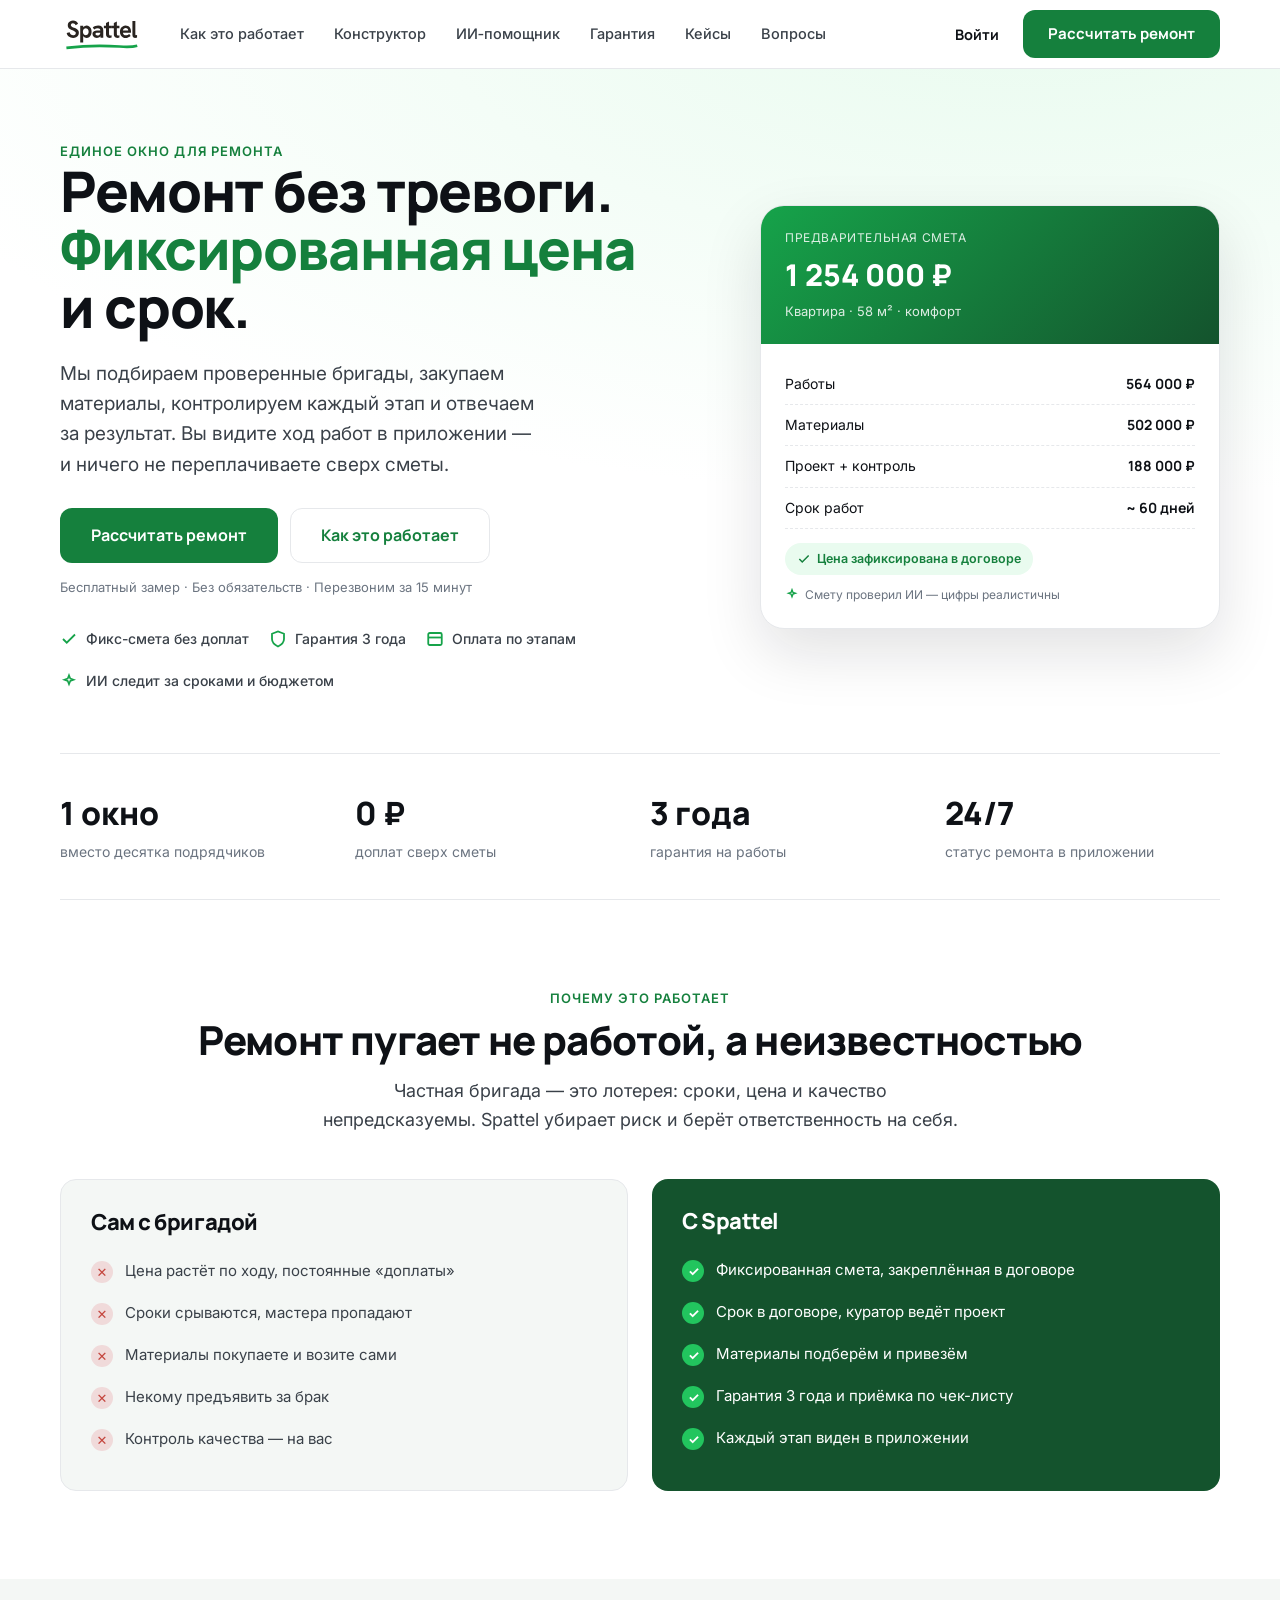
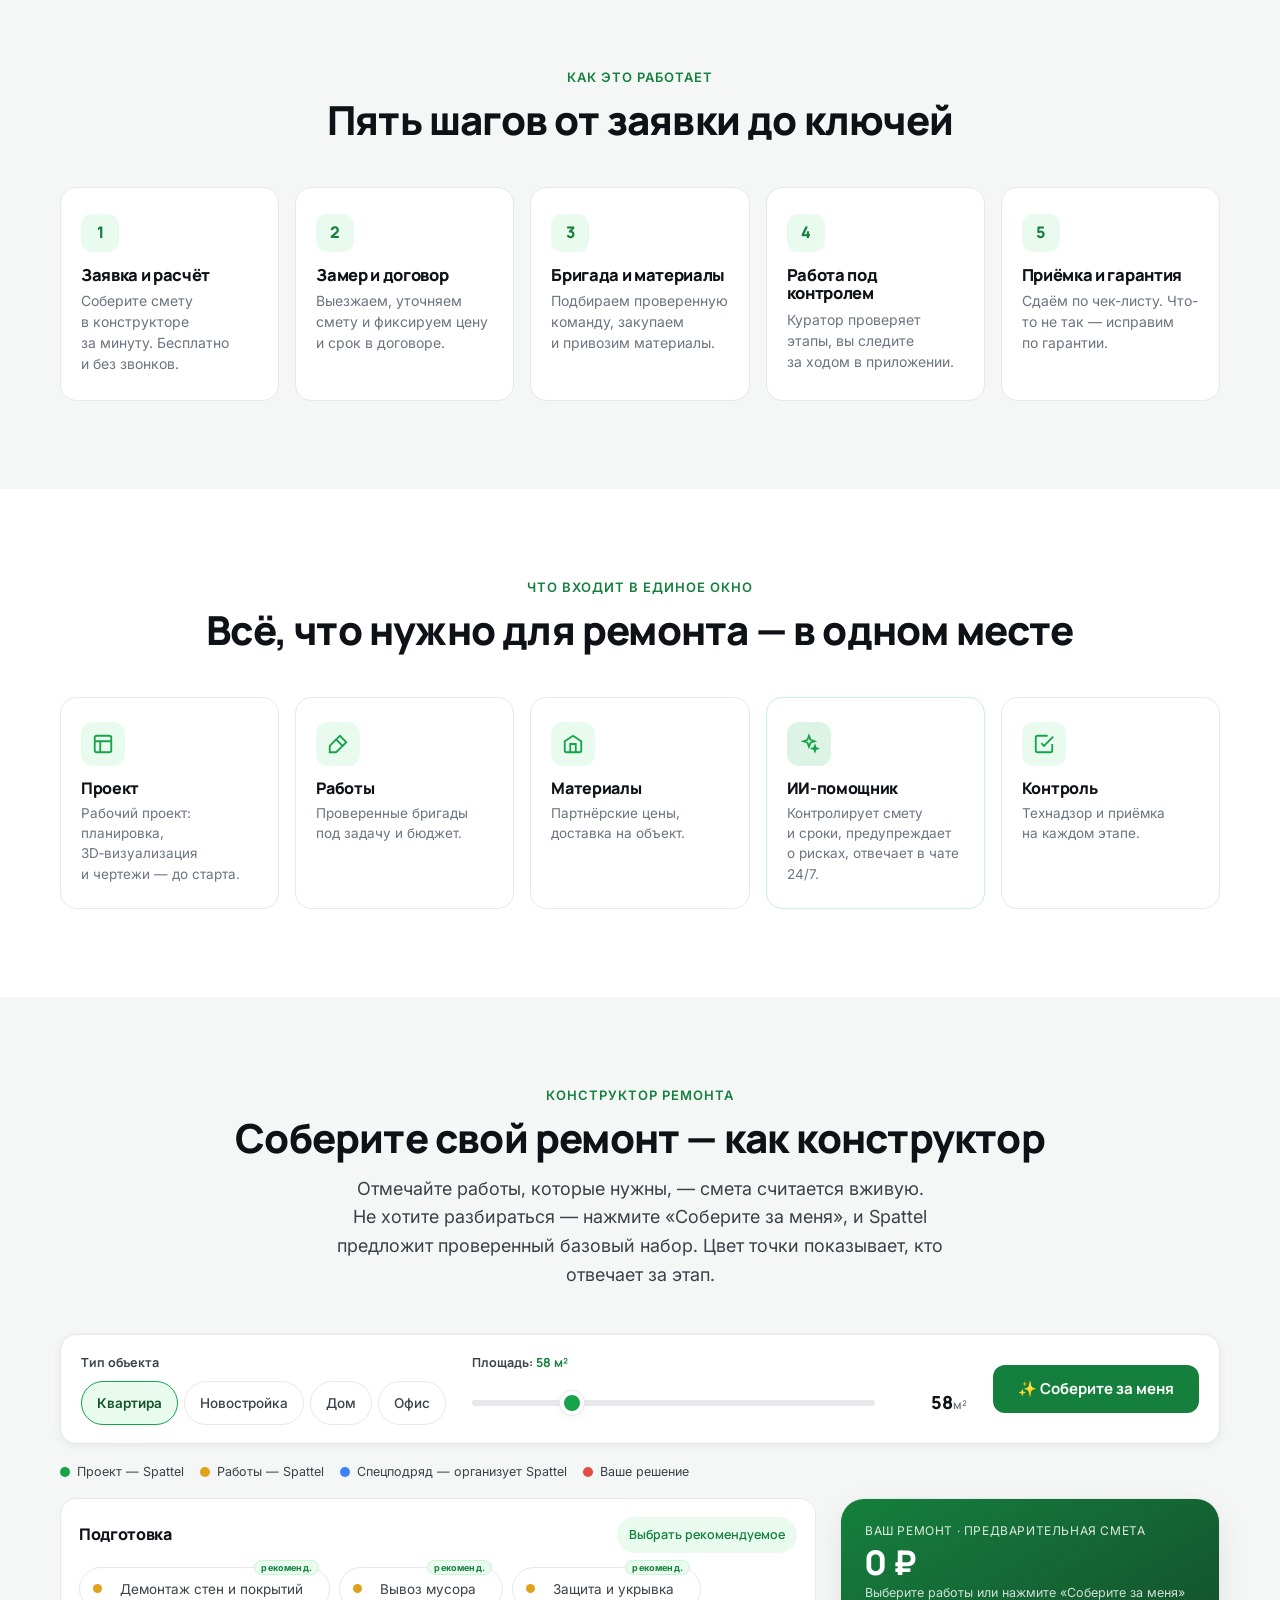
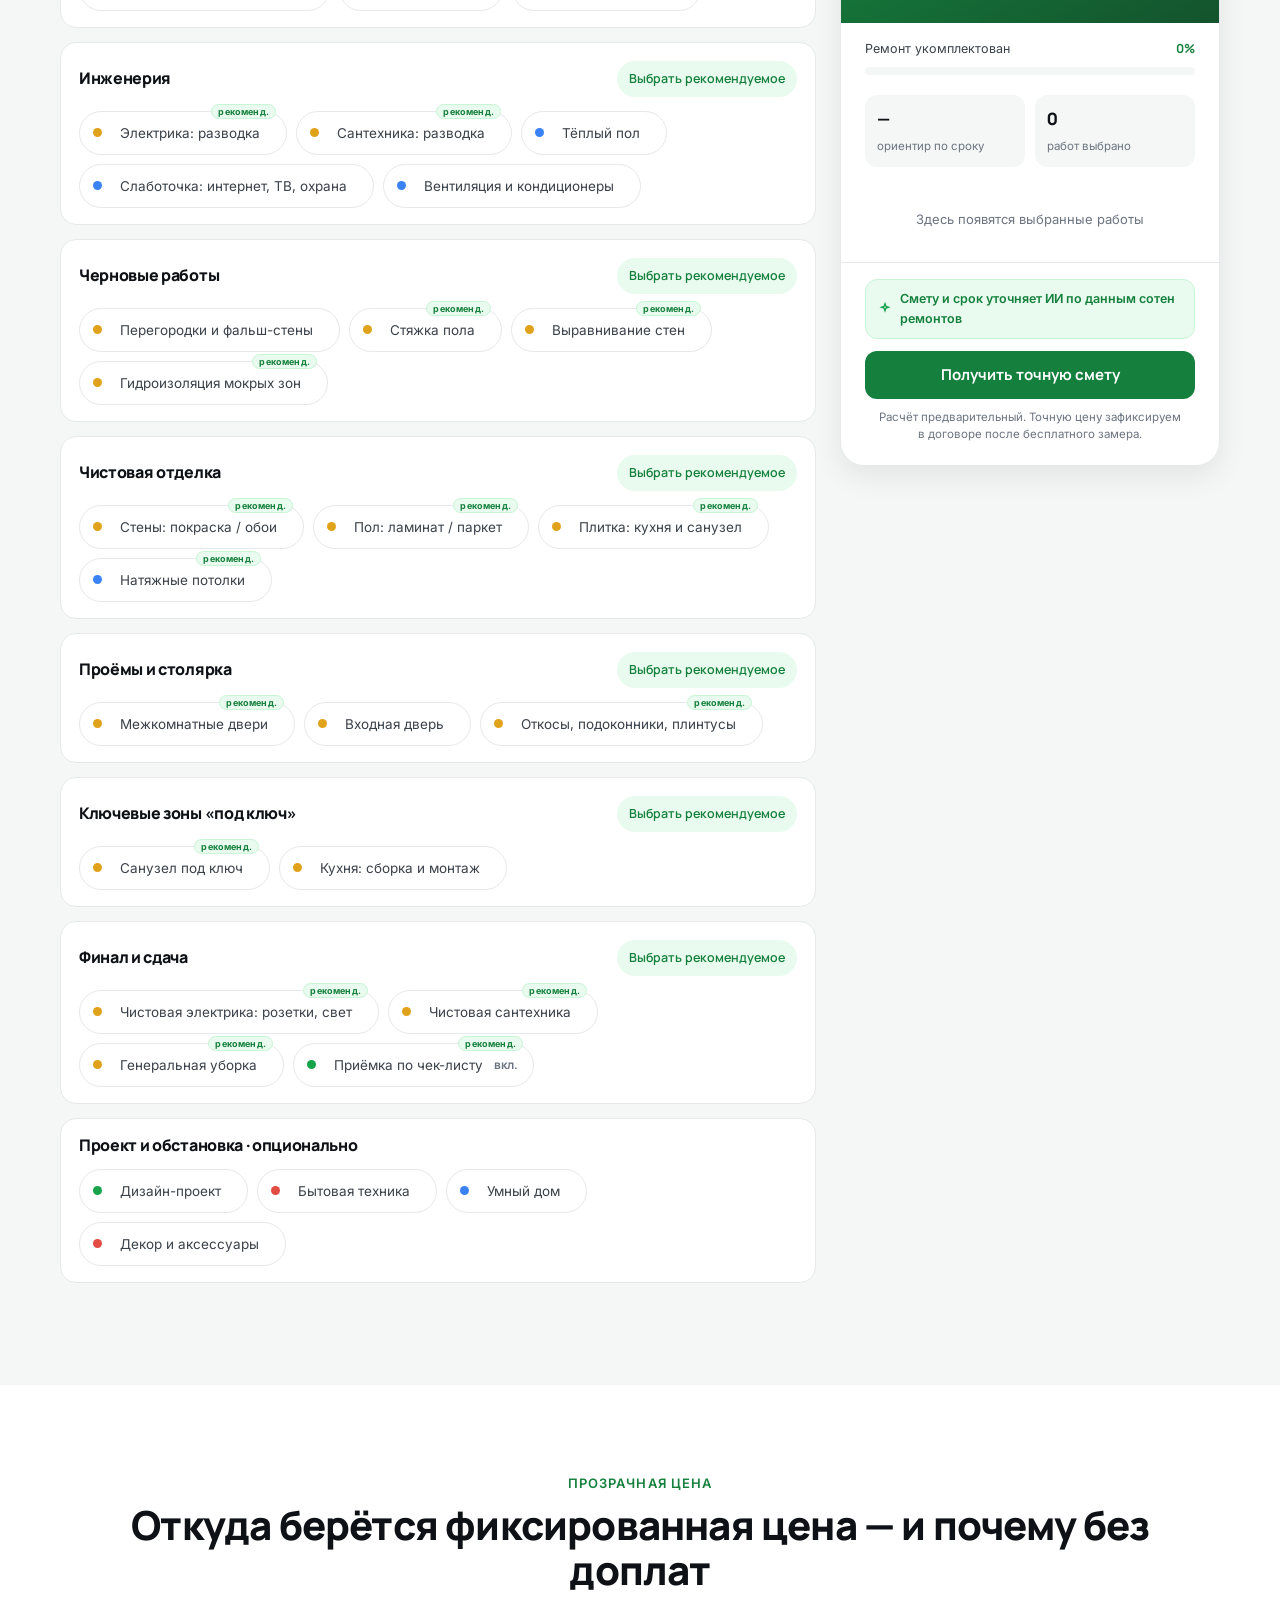
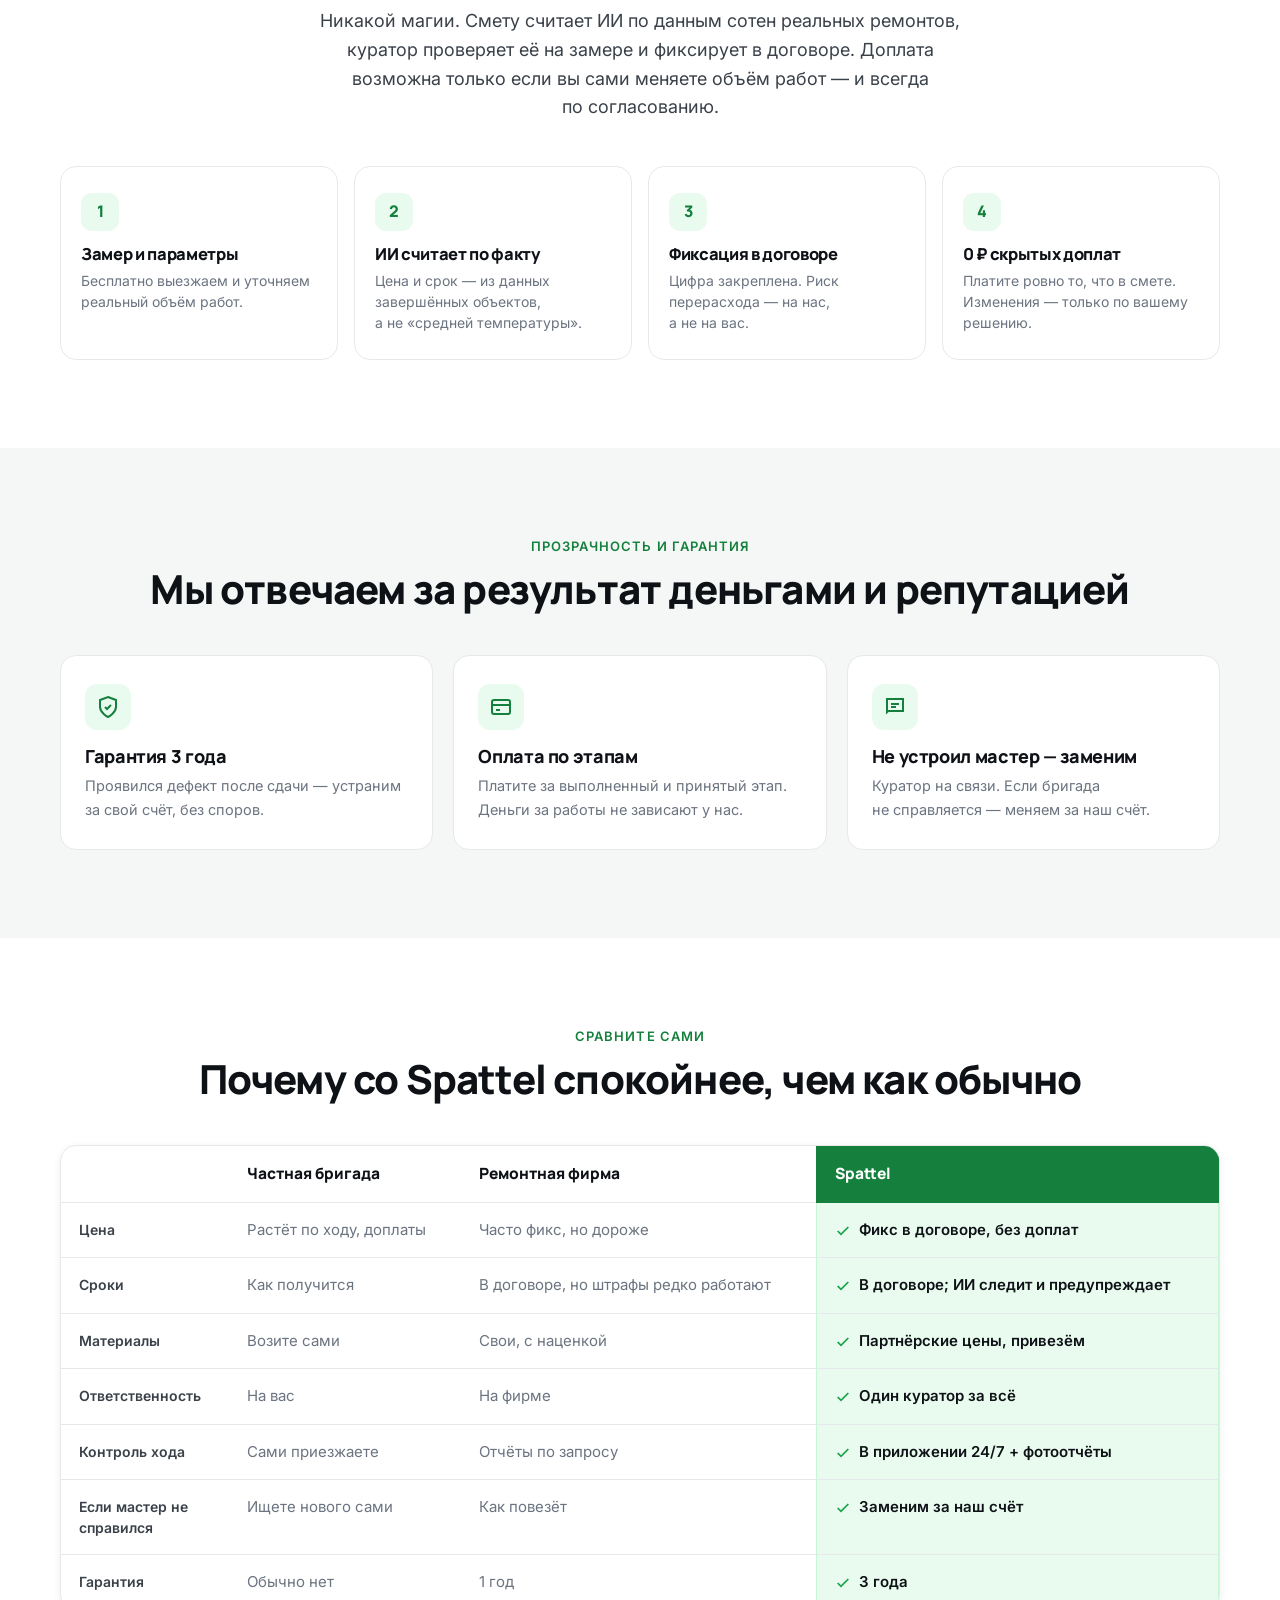
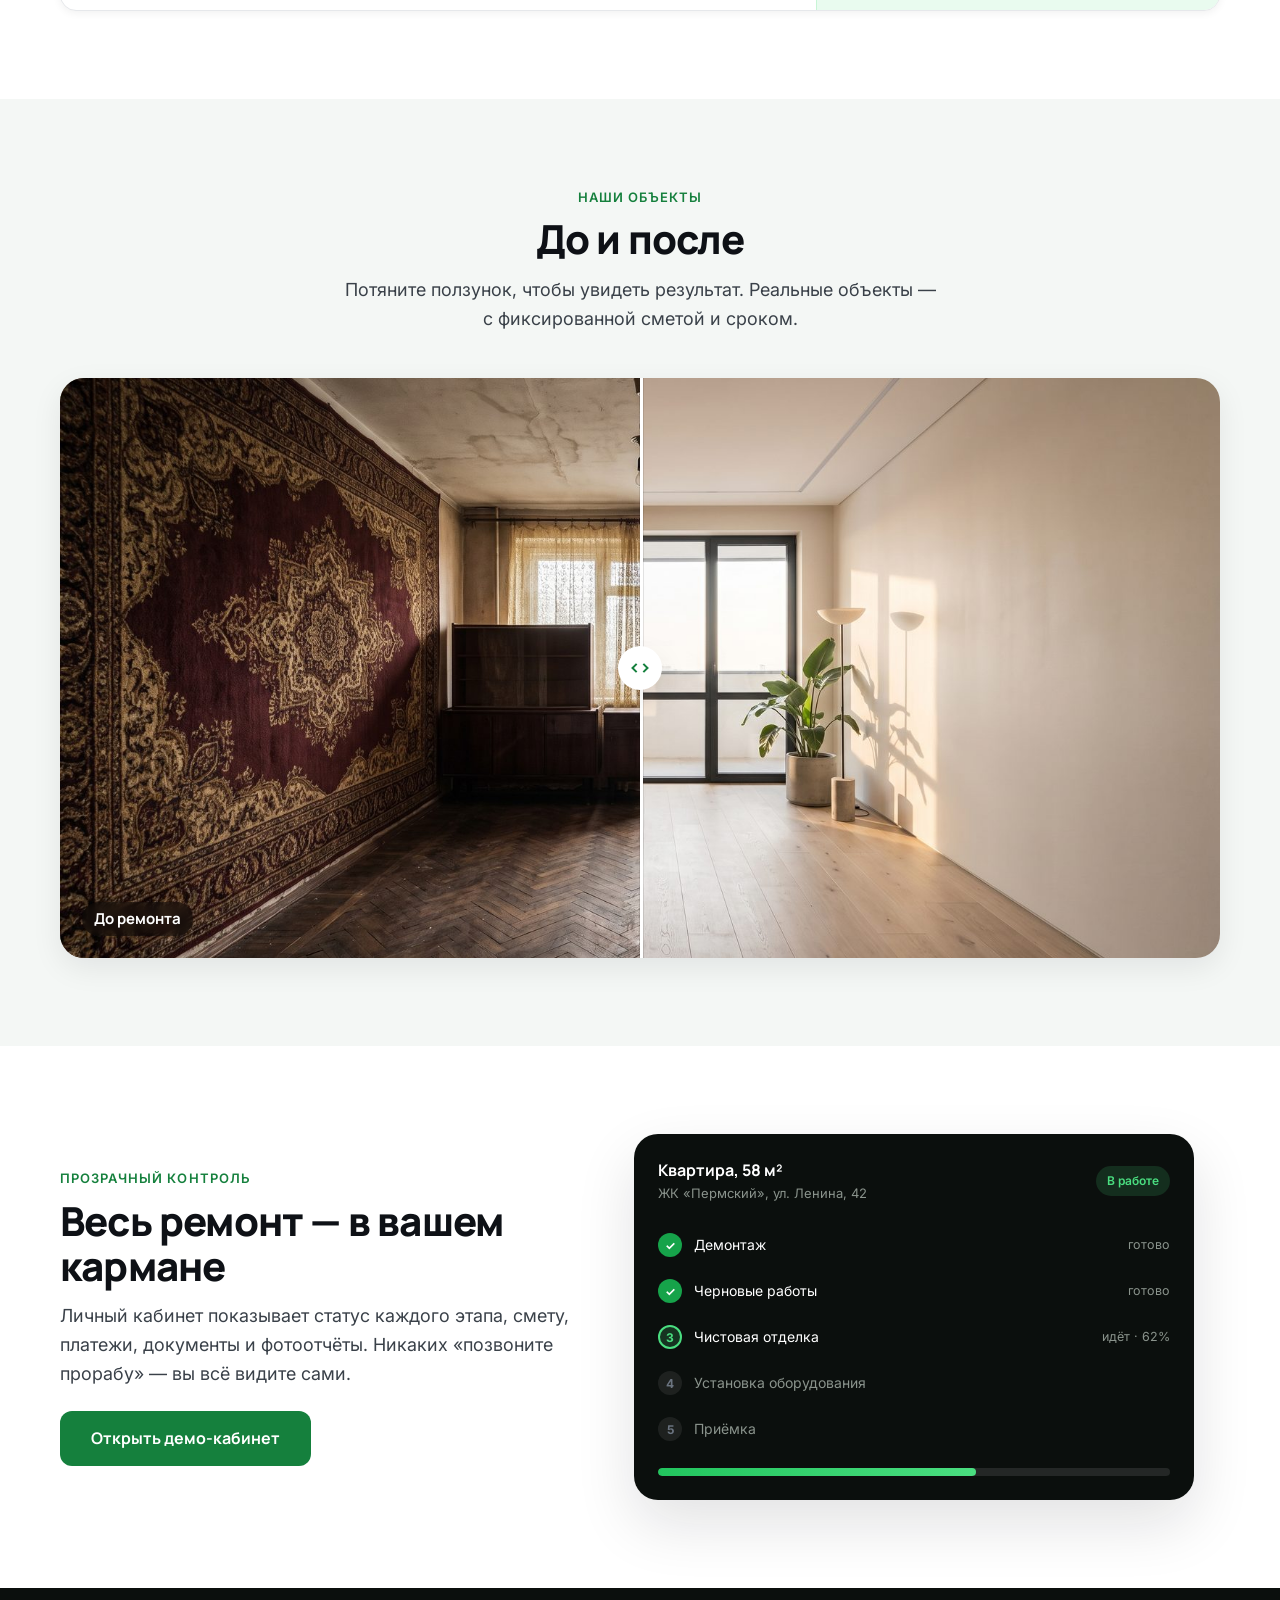
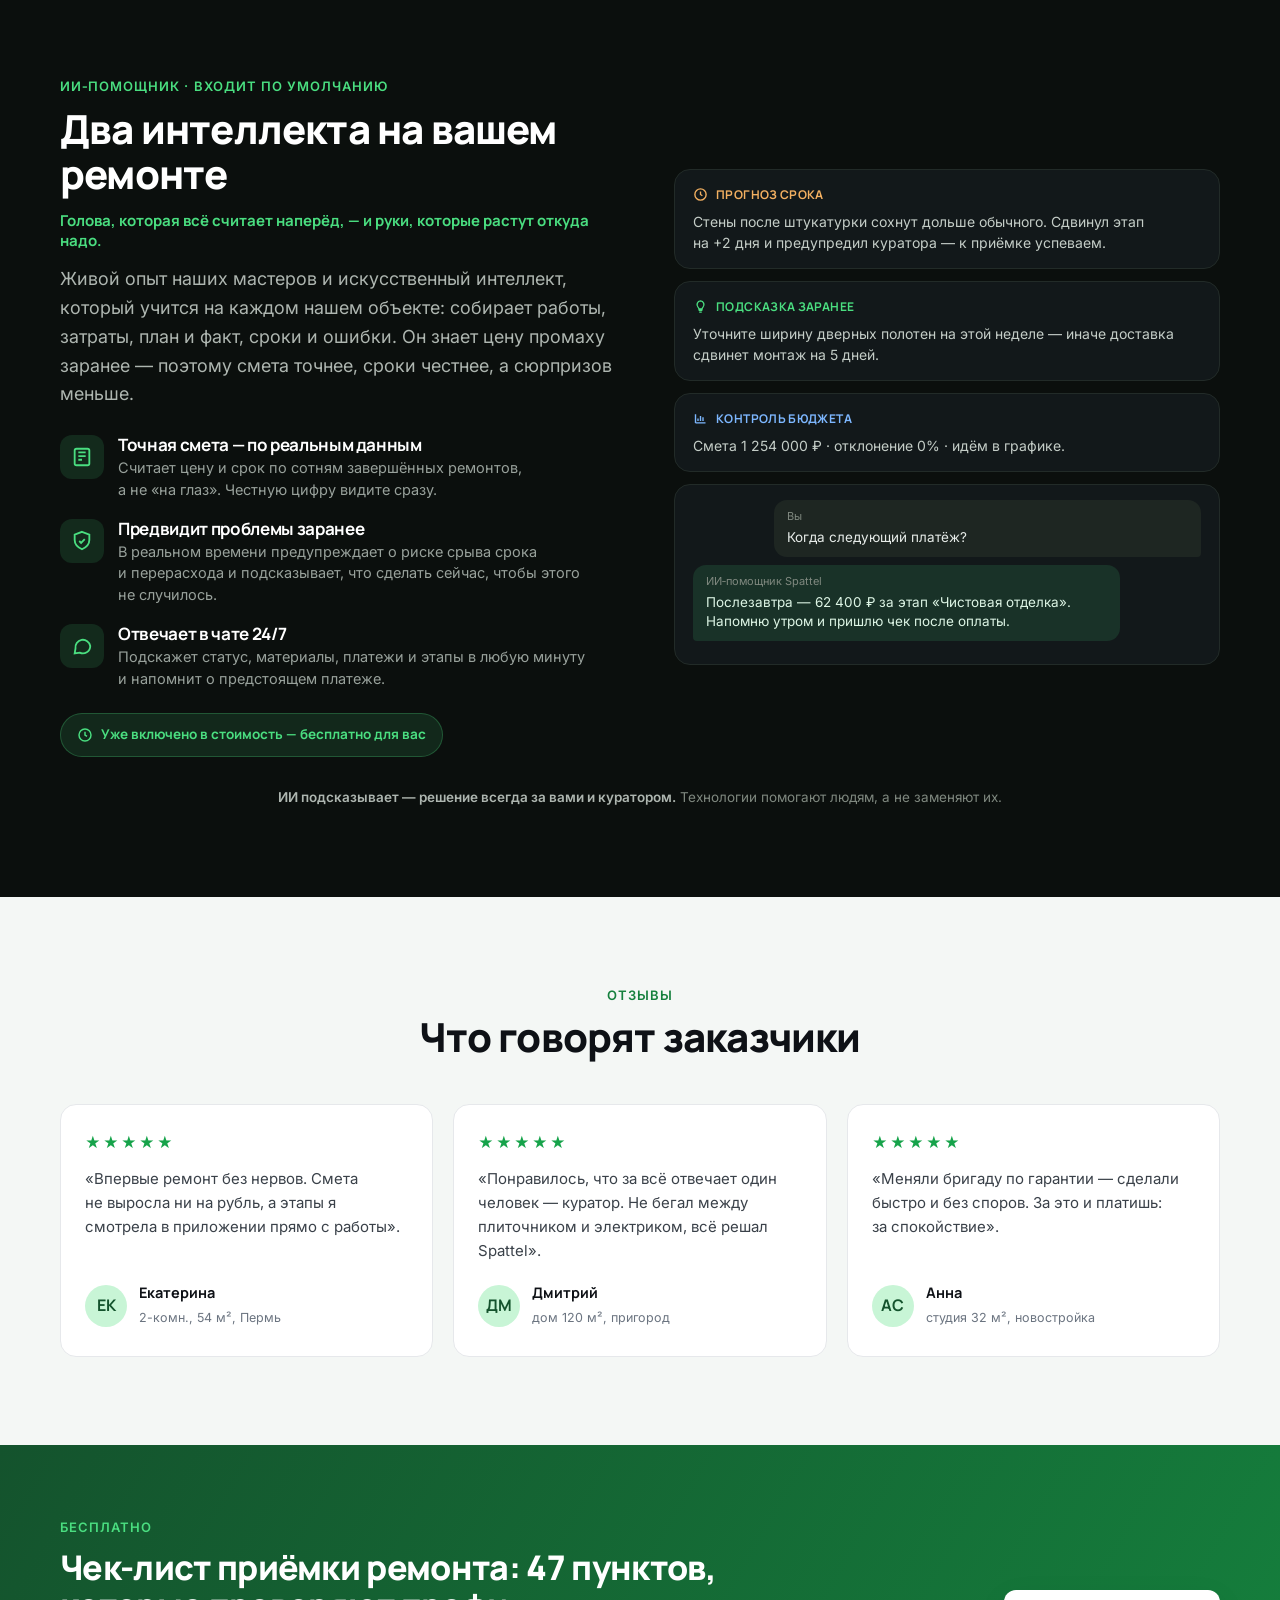
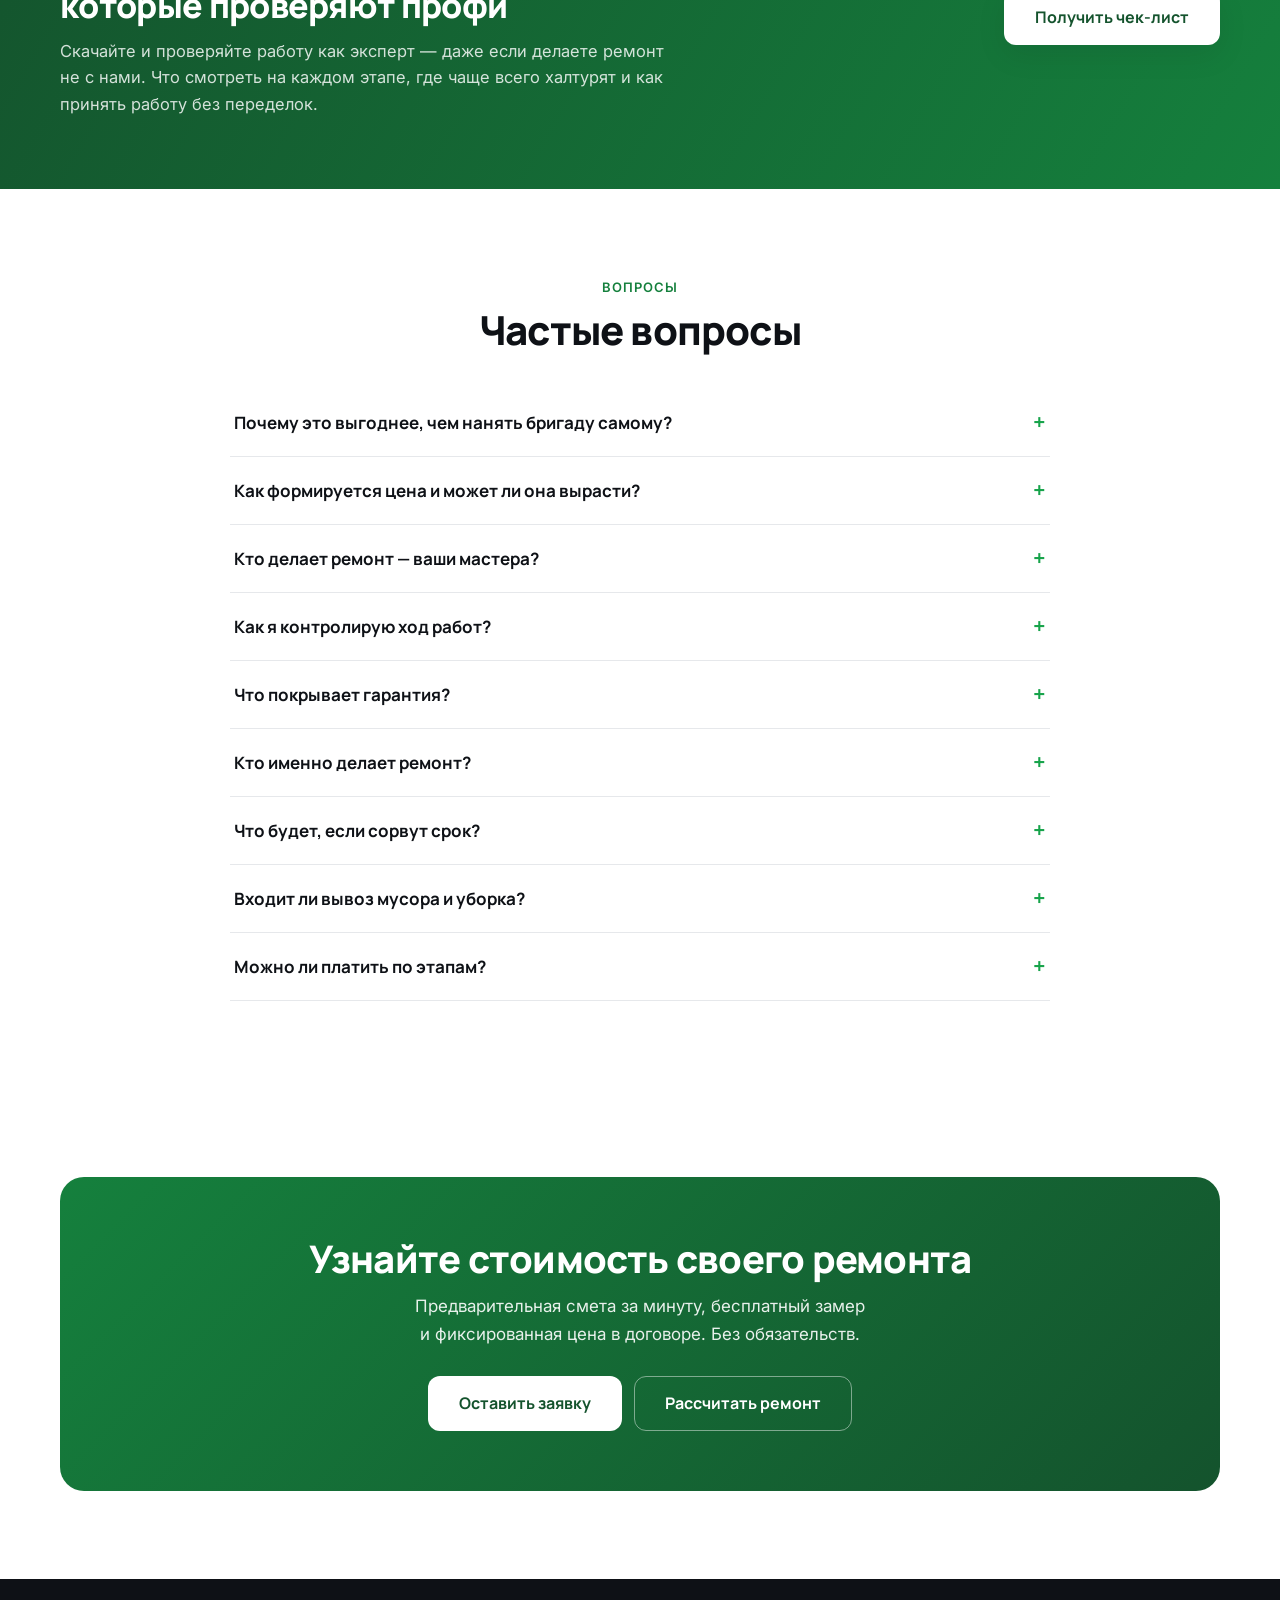
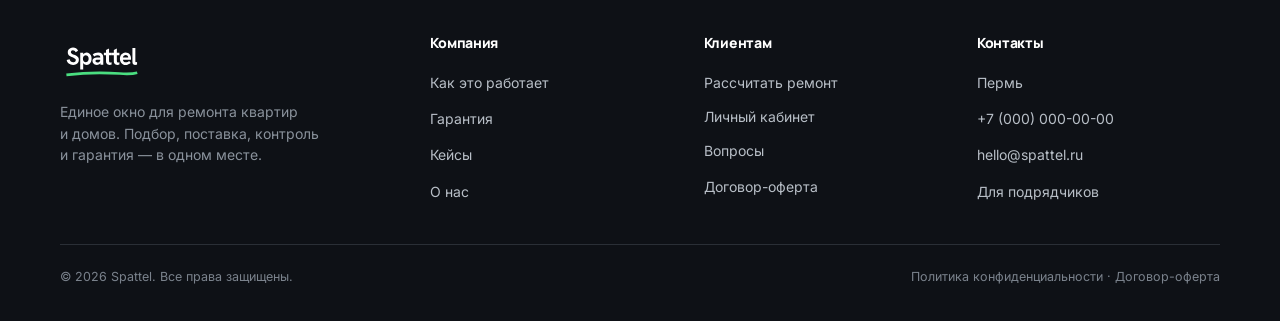
==== commit 98c393be: "Update landing page to v3.0 (hero, "what's included", calculator layout; real before/after case phot" ====
--- a/site/index.html
+++ b/site/index.html
@@ -1,6 +1,6 @@
 <!DOCTYPE html><html lang="ru"><head><meta charset="UTF-8"><meta name="viewport" content="width=device-width, initial-scale=1.0"><title>Spattel — ремонт под ключ без тревоги. Единое окно, фикс-цена, гарантия</title><meta name="description" content="Spattel — единое окно для ремонта квартиры и дома в Перми. Конструктор сметы за минуту, проверенные бригады, фиксированная цена, контроль этапов в личном кабинете и гарантия 3 года."><meta property="og:title" content="Spattel — ремонт без тревоги. Фиксированная цена и срок"><meta property="og:description" content="Единое окно для ремонта: подбор бригад, материалы, контроль этапов и гарантия. Соберите смету в конструкторе за минуту."><meta property="og:type" content="website"><meta property="og:locale" content="ru_RU"><meta property="og:site_name" content="Spattel"><link rel="icon" href="data:image/svg+xml,%3Csvg xmlns='http://www.w3.org/2000/svg' viewBox='0 0 120 120'%3E%3Cpath fill='none' stroke='%2316A34A' stroke-width='15' stroke-linecap='butt' d='M86,42 C86,27 58,24 46,34 C33,45 47,55 60,60 C75,66 88,77 74,90 C61,101 40,98 34,84'/%3E%3C/svg%3E"><link rel="preconnect" href="https://fonts.googleapis.com"><link rel="preconnect" href="https://fonts.gstatic.com" crossorigin><link href="https://fonts.googleapis.com/css2?family=Manrope:wght@500;600;700;800&family=Poppins:wght@500;600;700&family=Inter:wght@400;500;600&display=swap" rel="stylesheet">
-<style>:root{--ink:#0E1116;--ink7:#3A4149;--ink5:#6B7480;--paper:#FFFFFF;--paper50:#F4F7F5;--line:#E6E8EB;--g50:#E9FBEF;--g100:#C8F5D6;--g400:#4ADE80;--g500:#22C55E;--g600:#16A34A;--g700:#15803D;--g900:#14532D;--z-proj:#16A34A;--z-work:#E0A21B;--z-spec:#3B82F6;--z-you:#E24C43;--r-sm:8px;--r-md:12px;--r-lg:16px;--r-xl:24px;--pill:999px;--sh-sm:0 2px 8px rgba(14,17,22,.06);--sh-md:0 10px 30px rgba(14,17,22,.08);--sh-lg:0 24px 60px rgba(14,17,22,.12);--dur:.18s;--ease:cubic-bezier(.2,0,0,1);}*{box-sizing:border-box;margin:0;padding:0;}html{scroll-behavior:smooth;-webkit-text-size-adjust:100%;}body{font-family:'Inter',system-ui,-apple-system,'Segoe UI',Roboto,sans-serif;color:var(--ink);background:var(--paper);line-height:1.6;font-size:16px;}h1,h2,h3,h4{font-family:'Manrope',system-ui,sans-serif;font-weight:800;line-height:1.12;letter-spacing:-.02em;}a{color:inherit;text-decoration:none;}img,svg{display:block;}button{font-family:inherit;}.wrap{max-width:1200px;margin:0 auto;padding:0 20px;}.mark{fill:none;stroke:currentColor;stroke-width:15;stroke-linecap:butt;}section{padding:88px 0;}section[id],#calcPanel,#top{scroll-margin-top:84px;}.eyebrow{color:var(--g700);font-weight:600;font-size:13px;letter-spacing:.08em;text-transform:uppercase;}.center{text-align:center;}.muted{color:var(--ink5);}.h2{font-size:clamp(28px,4.4vw,40px);margin:10px 0 14px;}.lead{font-size:18px;color:var(--ink7);max-width:640px;}.center .lead{margin:0 auto;}.sec-head{margin-bottom:44px;}:focus-visible{outline:2px solid var(--g600);outline-offset:2px;border-radius:4px;}.on-dark:focus-visible,.btn-white:focus-visible{outline-color:#fff;}.skip{position:absolute;left:-9999px;top:0;z-index:200;background:var(--g700);color:#fff;padding:12px 20px;border-radius:0 0 var(--r-md) 0;font-weight:600;}.skip:focus{left:0;}.reveal{opacity:0;transform:translateY(18px);transition:opacity .55s var(--ease),transform .55s var(--ease);}.reveal.in{opacity:1;transform:none;}@media(prefers-reduced-motion:reduce){html{scroll-behavior:auto;}*,*::before,*::after{animation-duration:.001s!important;animation-iteration-count:1!important;transition-duration:.001s!important;}.reveal{opacity:1;transform:none;}}.btn{display:inline-flex;align-items:center;justify-content:center;gap:8px;font-family:'Manrope',sans-serif;font-weight:700;font-size:15px;line-height:1.2;white-space:nowrap;border-radius:var(--r-md);padding:14px 24px;min-height:48px;cursor:pointer;border:1.5px solid transparent;transition:transform var(--dur) var(--ease),background var(--dur),border-color var(--dur);}.btn:hover{transform:translateY(-1px);}.btn:active{transform:translateY(0);}.btn-primary{background:var(--g700);color:#fff;}.btn-primary:hover{background:var(--g900);}.btn-ghost{background:transparent;color:var(--g700);border-color:var(--line);}.btn-ghost:hover{border-color:var(--g600);}.btn-white{background:#fff;color:var(--g900);}.btn-white:hover{background:var(--g50);}.btn-lg{padding:17px 30px;font-size:16px;min-height:54px;}header.site{position:sticky;top:0;z-index:50;background:rgba(255,255,255,.88);backdrop-filter:blur(12px);-webkit-backdrop-filter:blur(12px);border-bottom:1px solid var(--line);}.nav{display:flex;align-items:center;gap:24px;height:68px;}.logo{display:inline-flex;align-items:center;color:var(--g600);border-radius:6px;--logo-word:#292420;}.logo .word{font-family:'Poppins','Manrope',sans-serif;font-weight:500;font-size:21px;letter-spacing:-.01em;color:var(--ink);line-height:1;}.logo .logo-mark{height:38px;width:auto;display:block;}.nav .links{display:flex;gap:6px;font-size:14.5px;font-weight:500;color:var(--ink7);}.nav .links a{padding:10px 12px;border-radius:var(--r-sm);transition:color var(--dur),background var(--dur);}.nav .links a:hover{color:var(--g700);background:var(--g50);}.nav .spacer{flex:1;}.nav .actions{display:flex;gap:10px;align-items:center;}.link-btn{font-family:'Manrope',sans-serif;font-weight:700;font-size:14.5px;padding:12px 14px;min-height:44px;color:var(--ink);background:none;border:none;cursor:pointer;border-radius:var(--r-sm);display:inline-flex;align-items:center;}.link-btn:hover{color:var(--g700);}.burger{display:none;background:none;border:none;cursor:pointer;padding:10px;width:44px;height:44px;border-radius:var(--r-sm);color:var(--ink);}.burger svg{margin:0 auto;}.burger .ic-x{display:none;}.burger[aria-expanded="true"] .ic-bars{display:none;}.burger[aria-expanded="true"] .ic-x{display:block;}.mnav{display:none;position:fixed;top:68px;left:0;right:0;bottom:0;z-index:49;background:#fff;padding:16px 20px 32px;overflow-y:auto;}.mnav.open{display:block;}.mnav a{display:flex;align-items:center;min-height:52px;padding:0 6px;font-family:'Manrope',sans-serif;font-weight:700;font-size:19px;border-bottom:1px solid var(--line);}.mnav .btn{width:100%;margin-top:20px;}body.menu-open{overflow:hidden;}.hero{padding:72px 0 60px;background:radial-gradient(1200px 500px at 80% -10%,var(--g50),transparent);}.hero-grid{display:grid;grid-template-columns:1.05fr .95fr;gap:48px;align-items:center;}.hero h1{font-size:clamp(34px,5.4vw,56px);line-height:1.04;}.hero h1 .hl{color:var(--g700);}.hero p.sub{font-size:19px;color:var(--ink7);margin:22px 0 28px;max-width:520px;}.hero-cta{display:flex;gap:12px;flex-wrap:wrap;align-items:center;}.trust-row{display:flex;gap:20px;margin-top:30px;flex-wrap:wrap;}.trust-row .t{display:flex;align-items:center;gap:8px;font-size:14px;color:var(--ink7);font-weight:500;}.trust-row .t svg{color:var(--g600);flex:none;}.hero-card{background:#fff;border:1px solid var(--line);border-radius:var(--r-xl);box-shadow:var(--sh-lg);overflow:hidden;max-width:460px;justify-self:end;width:100%;}.hc-top{background:linear-gradient(135deg,var(--g600),var(--g900));padding:22px 24px;color:#fff;}.hc-top .lbl{font-size:12px;opacity:.85;letter-spacing:.05em;text-transform:uppercase;}.hc-top .price{font-family:'Manrope',sans-serif;font-weight:800;font-size:30px;margin-top:4px;}.hc-top .sub{font-size:13px;opacity:.85;margin-top:2px;}.hc-body{padding:20px 24px 24px;}.hc-row{display:flex;justify-content:space-between;gap:12px;padding:9px 0;font-size:14px;border-bottom:1px dashed var(--line);}.hc-row:last-of-type{border:none;}.hc-row b{font-family:'Manrope',sans-serif;white-space:nowrap;}.hc-badge{display:inline-flex;align-items:center;gap:6px;background:var(--g50);color:var(--g700);font-weight:600;font-size:12.5px;border-radius:var(--pill);padding:6px 12px;margin-top:14px;}.stats{display:grid;grid-template-columns:repeat(4,1fr);gap:20px;padding:34px 0;border-top:1px solid var(--line);border-bottom:1px solid var(--line);}.stat b{font-family:'Manrope',sans-serif;font-weight:800;font-size:32px;display:block;color:var(--ink);}.stat span{font-size:14px;color:var(--ink5);}.ps{display:grid;grid-template-columns:1fr 1fr;gap:24px;}.ps .col{border-radius:var(--r-lg);padding:30px;}.ps .bad{background:var(--paper50);border:1px solid var(--line);}.ps .good{background:var(--g900);color:#fff;}.ps h3{font-size:22px;margin-bottom:16px;}.ps ul{list-style:none;}.ps li{display:flex;gap:12px;padding:9px 0;font-size:15px;align-items:flex-start;}.ps .bad li{color:var(--ink7);}.ps .ic{flex:none;width:22px;height:22px;margin-top:2px;border-radius:99px;display:flex;align-items:center;justify-content:center;font-size:13px;font-weight:700;}.ps .bad .ic{background:#F0DADA;color:#C4453D;}.ps .good .ic{background:var(--g500);color:#fff;}.steps{display:grid;grid-template-columns:repeat(5,1fr);gap:16px;}.step{position:relative;padding:26px 20px;background:#fff;border:1px solid var(--line);border-radius:var(--r-lg);transition:box-shadow var(--dur),transform var(--dur) var(--ease);}.step:hover{box-shadow:var(--sh-md);transform:translateY(-3px);}.step .n{width:38px;height:38px;border-radius:11px;background:var(--g50);color:var(--g700);font-family:'Manrope',sans-serif;font-weight:800;display:flex;align-items:center;justify-content:center;margin-bottom:14px;}.step h3{font-size:16.5px;margin-bottom:6px;}.step p{font-size:14px;color:var(--ink5);line-height:1.5;}.inc{display:grid;grid-template-columns:repeat(5,1fr);gap:16px;}.inc .c{padding:24px 20px;border:1px solid var(--line);border-radius:var(--r-lg);background:#fff;transition:box-shadow var(--dur),transform var(--dur) var(--ease);}.inc .c:hover{box-shadow:var(--sh-md);transform:translateY(-3px);}.inc .c .ico{width:44px;height:44px;border-radius:12px;background:var(--g50);display:flex;align-items:center;justify-content:center;color:var(--g600);margin-bottom:14px;}.inc h3{font-size:16px;margin-bottom:5px;}.inc p{font-size:13.5px;color:var(--ink5);line-height:1.5;}.calc-sec{background:var(--paper50);}.controls{background:#fff;border:1px solid var(--line);border-radius:var(--r-lg);padding:18px 20px;margin-bottom:18px;display:flex;gap:26px;align-items:center;flex-wrap:wrap;box-shadow:var(--sh-sm);}.controls .grp{display:flex;flex-direction:column;gap:8px;}.controls .grp>span{font-family:'Manrope',sans-serif;font-weight:700;font-size:12.5px;color:var(--ink7);}.tseg{display:flex;gap:6px;flex-wrap:wrap;}.tseg button{font-size:13.5px;font-weight:500;padding:10px 15px;min-height:44px;border:1.5px solid var(--line);background:#fff;border-radius:var(--pill);cursor:pointer;color:var(--ink7);transition:border-color var(--dur),background var(--dur),color var(--dur);}.tseg button:hover{border-color:var(--g400);}.tseg button[aria-pressed="true"]{border-color:var(--g600);background:var(--g50);color:var(--g900);font-weight:600;}.area-grp{flex:1;min-width:250px;}.range-wrap{display:flex;align-items:center;gap:14px;min-height:44px;}input[type=range]{-webkit-appearance:none;appearance:none;width:100%;height:6px;border-radius:99px;background:var(--line);outline-offset:8px;cursor:pointer;}input[type=range]::-webkit-slider-thumb{-webkit-appearance:none;width:24px;height:24px;border-radius:99px;background:var(--g600);cursor:pointer;border:4px solid #fff;box-shadow:0 0 0 1px var(--line),var(--sh-sm);}input[type=range]::-moz-range-thumb{width:16px;height:16px;border-radius:99px;background:var(--g600);cursor:pointer;border:4px solid #fff;box-shadow:0 0 0 1px var(--line);}.area-val{font-family:'Manrope',sans-serif;font-weight:800;font-size:18px;white-space:nowrap;min-width:78px;text-align:right;}.area-val small{font-weight:600;font-size:12px;color:var(--ink5);}.magic{margin-left:auto;}.legend{display:flex;gap:16px;flex-wrap:wrap;margin-bottom:16px;font-size:12.5px;color:var(--ink7);}.legend .l{display:flex;align-items:center;gap:7px;}.legend .dot{width:10px;height:10px;border-radius:99px;flex:none;}.layout{display:grid;grid-template-columns:1fr 380px;gap:24px;align-items:start;}.group{background:#fff;border:1px solid var(--line);border-radius:var(--r-lg);padding:18px 18px 16px;margin-bottom:14px;}.group .gh{display:flex;align-items:center;gap:10px;margin-bottom:14px;flex-wrap:wrap;}.group .gh h3{font-size:16px;}.group .gh .cnt{font-size:12px;color:var(--ink5);font-weight:500;}.group .gh .all{margin-left:auto;font-family:'Manrope',sans-serif;font-weight:600;font-size:12.5px;color:var(--g700);cursor:pointer;padding:8px 12px;min-height:36px;border-radius:var(--pill);background:var(--g50);border:none;transition:background var(--dur);}.group .gh .all:hover{background:var(--g100);}.blocks{display:flex;flex-wrap:wrap;gap:9px;}.block{position:relative;display:inline-flex;align-items:center;gap:9px;padding:11px 15px 11px 13px;min-height:44px;border:1.5px solid var(--line);border-radius:var(--pill);background:#fff;cursor:pointer;font-size:13.5px;color:var(--ink7);text-align:left;transition:transform var(--dur) var(--ease),border-color var(--dur),background var(--dur),box-shadow var(--dur),color var(--dur);user-select:none;}.block:hover{border-color:var(--g400);transform:translateY(-1px);}.block .zdot{width:9px;height:9px;border-radius:99px;flex:none;}.block .chk{width:0;height:19px;border-radius:99px;flex:none;display:flex;align-items:center;justify-content:center;color:#fff;font-size:11px;opacity:0;overflow:hidden;transition:opacity var(--dur),width var(--dur);}.block .price{font-family:'Manrope',sans-serif;font-weight:700;font-size:12px;color:var(--ink5);margin-left:2px;white-space:nowrap;}.block[aria-pressed="true"]{background:var(--g600);border-color:var(--g600);color:#fff;box-shadow:var(--sh-sm);}.block[aria-pressed="true"] .zdot{box-shadow:0 0 0 2px rgba(255,255,255,.6);}.block[aria-pressed="true"] .price{color:rgba(255,255,255,.85);}.block[aria-pressed="true"] .chk{opacity:1;width:19px;border:2px solid rgba(255,255,255,.7);background:rgba(255,255,255,.18);}.block.pop{animation:pop .3s var(--ease);}@keyframes pop{0%{transform:scale(1)}40%{transform:scale(1.08)}100%{transform:scale(1)}}.block.rec::after{content:"рекоменд.";position:absolute;top:-8px;right:10px;font-size:9px;font-weight:700;color:var(--g700);background:var(--g50);border:1px solid var(--g100);border-radius:99px;padding:1px 6px;letter-spacing:.02em;transition:opacity var(--dur);}.block.rec[aria-pressed="true"]::after{opacity:0;}.panel{position:sticky;top:84px;background:#fff;border:1px solid var(--line);border-radius:var(--r-xl);box-shadow:var(--sh-md);overflow:hidden;}.panel .top{background:linear-gradient(150deg,var(--g700),var(--g900));color:#fff;padding:22px 24px 20px;}.panel .top .olbl{font-size:12px;opacity:.85;letter-spacing:.05em;text-transform:uppercase;}.panel .top .price{font-family:'Manrope',sans-serif;font-weight:800;font-size:34px;line-height:1.05;margin:5px 0 2px;font-variant-numeric:tabular-nums;}.panel .top .sub{font-size:12.5px;opacity:.8;min-height:18px;}.cover{padding:16px 24px 6px;}.cover .cl{display:flex;justify-content:space-between;font-size:12.5px;margin-bottom:8px;color:var(--ink7);}.cover .cl b{font-family:'Manrope',sans-serif;color:var(--g700);}.cbar{height:8px;background:var(--paper50);border-radius:99px;overflow:hidden;}.cbar i{display:block;height:100%;width:0;background:linear-gradient(90deg,var(--g500),var(--g400));border-radius:99px;transition:width .35s var(--ease);}.meta{display:flex;gap:10px;padding:14px 24px;}.meta .m{flex:1;background:var(--paper50);border-radius:var(--r-md);padding:10px 12px;}.meta .m b{font-family:'Manrope',sans-serif;font-weight:800;font-size:17px;display:block;font-variant-numeric:tabular-nums;}.meta .m span{font-size:11.5px;color:var(--ink5);}.sel{padding:4px 24px 8px;max-height:262px;overflow-y:auto;}.sel .empty{color:var(--ink5);font-size:13px;text-align:center;padding:24px 0;}.sitem{display:flex;align-items:center;gap:10px;padding:6px 0;border-bottom:1px solid var(--line);font-size:13px;}.sitem:last-child{border:none;}.sitem .zdot{width:8px;height:8px;border-radius:99px;flex:none;}.sitem .nm{flex:1;color:var(--ink7);}.sitem .pr{font-family:'Manrope',sans-serif;font-weight:700;font-size:12.5px;white-space:nowrap;font-variant-numeric:tabular-nums;}.sitem .x{color:var(--ink5);cursor:pointer;font-size:17px;line-height:1;width:32px;height:32px;flex:none;border:none;background:none;border-radius:var(--r-sm);display:flex;align-items:center;justify-content:center;transition:color var(--dur),background var(--dur);}.sitem .x:hover{color:var(--z-you);background:var(--paper50);}.panel .foot{padding:16px 24px 22px;border-top:1px solid var(--line);}.panel .foot .btn{width:100%;}.panel .foot .note{font-size:11.5px;color:var(--ink5);margin-top:10px;line-height:1.45;text-align:center;}.mobibar{display:none;position:fixed;left:0;right:0;bottom:0;z-index:45;background:#fff;border-top:1px solid var(--line);box-shadow:0 -8px 30px rgba(14,17,22,.1);padding:10px 16px calc(10px + env(safe-area-inset-bottom));transform:translateY(110%);transition:transform .25s var(--ease);}.mobibar.show{transform:none;}.mobibar .in{display:flex;align-items:center;gap:14px;max-width:640px;margin:0 auto;}.mobibar .p{flex:1;min-width:0;}.mobibar .p b{font-family:'Manrope',sans-serif;font-weight:800;font-size:19px;display:block;line-height:1.15;font-variant-numeric:tabular-nums;white-space:nowrap;}.mobibar .p span{font-size:11.5px;color:var(--ink5);}.mobibar .btn{padding:12px 18px;min-height:46px;font-size:14px;flex:none;}.guar{display:grid;grid-template-columns:repeat(3,1fr);gap:20px;}.gcard{padding:28px 24px;border:1px solid var(--line);border-radius:var(--r-lg);background:#fff;}.gcard .ico{width:46px;height:46px;border-radius:12px;background:var(--g50);color:var(--g700);display:flex;align-items:center;justify-content:center;margin-bottom:16px;}.gcard h3{font-size:18px;margin-bottom:8px;}.gcard p{font-size:14.5px;color:var(--ink5);}.ba{position:relative;border-radius:var(--r-xl);overflow:hidden;box-shadow:var(--sh-md);aspect-ratio:16/8;user-select:none;-webkit-user-select:none;}.ba .layer{position:absolute;inset:0;display:flex;align-items:flex-end;padding:22px;font-family:'Manrope',sans-serif;font-weight:700;color:#fff;font-size:15px;}.ba .after{background:linear-gradient(135deg,#2E7D57,#14532D);}.ba .before{background:linear-gradient(135deg,#8A8F96,#4A4F57);clip-path:inset(0 50% 0 0);}.ba .tag{background:rgba(0,0,0,.4);padding:5px 12px;border-radius:99px;backdrop-filter:blur(4px);}.ba .handle{position:absolute;top:0;bottom:0;left:50%;width:3px;background:#fff;box-shadow:0 0 0 1px rgba(0,0,0,.1);pointer-events:none;}.ba .knob{position:absolute;top:50%;left:50%;transform:translate(-50%,-50%);width:44px;height:44px;border-radius:99px;background:#fff;box-shadow:var(--sh-md);display:flex;align-items:center;justify-content:center;color:var(--g700);pointer-events:none;}.ba input{position:absolute;inset:0;width:100%;height:100%;opacity:0;cursor:ew-resize;margin:0;touch-action:none;}.app{display:grid;grid-template-columns:.95fr 1.05fr;gap:44px;align-items:center;}.app-mock{background:#0B0F0D;border-radius:var(--r-xl);padding:24px;box-shadow:var(--sh-lg);color:#fff;max-width:560px;width:100%;}.app-mock .head{display:flex;justify-content:space-between;align-items:center;gap:12px;margin-bottom:18px;}.app-mock .head .ttl{font-family:'Manrope',sans-serif;font-weight:700;font-size:16px;}.app-mock .head .adr{color:#8A938C;font-size:13px;}.app-mock .badge{background:rgba(74,222,128,.15);color:var(--g400);font-weight:600;font-size:12px;padding:5px 11px;border-radius:99px;white-space:nowrap;}.app-step{display:flex;align-items:center;gap:12px;padding:11px 0;font-size:14px;}.app-step .tk{width:24px;height:24px;border-radius:99px;flex:none;display:flex;align-items:center;justify-content:center;font-size:12px;font-weight:700;}.app-step .tk.done{background:var(--g600);color:#fff;}.app-step .tk.now{background:rgba(74,222,128,.18);color:var(--g400);border:2px solid var(--g400);}.app-step .tk.off{background:rgba(255,255,255,.08);color:#6B7480;}.app-step .mut{color:#8A938C;margin-left:auto;font-size:12.5px;}.app-step .dim{color:#8A938C;}.app-bar{height:8px;background:rgba(255,255,255,.1);border-radius:99px;margin-top:16px;overflow:hidden;}.app-bar i{display:block;height:100%;width:62%;background:linear-gradient(90deg,var(--g500),var(--g400));border-radius:99px;}.revs{display:grid;grid-template-columns:repeat(3,1fr);gap:20px;}.rev{padding:26px 24px;border:1px solid var(--line);border-radius:var(--r-lg);background:#fff;display:flex;flex-direction:column;}.rev .stars{color:var(--g600);font-size:15px;letter-spacing:2px;margin-bottom:12px;}.rev p{font-size:15px;color:var(--ink7);margin-bottom:18px;}.rev .who{display:flex;align-items:center;gap:12px;margin-top:auto;}.rev .av{width:42px;height:42px;border-radius:99px;background:var(--g100);color:var(--g900);display:flex;align-items:center;justify-content:center;font-family:'Manrope',sans-serif;font-weight:700;flex:none;}.rev .who b{font-family:'Manrope',sans-serif;font-size:14.5px;display:block;}.rev .who span{font-size:12.5px;color:var(--ink5);}.faq{max-width:820px;margin:0 auto;}.q{border-bottom:1px solid var(--line);}.q>button{width:100%;text-align:left;background:none;border:none;cursor:pointer;padding:22px 4px;min-height:56px;font-family:'Manrope',sans-serif;font-weight:700;font-size:17px;color:var(--ink);display:flex;justify-content:space-between;gap:16px;align-items:center;}.q>button .pm{flex:none;color:var(--g600);font-size:22px;line-height:1;transition:transform var(--dur);}.q.open>button .pm{transform:rotate(45deg);}.q .a{max-height:0;overflow:hidden;transition:max-height .3s var(--ease);}.q .a p{padding:0 4px 22px;font-size:15px;color:var(--ink7);}.final{background:linear-gradient(135deg,var(--g700),var(--g900));border-radius:var(--r-xl);padding:60px 32px;text-align:center;color:#fff;}.final h2{font-size:clamp(26px,4vw,38px);margin-bottom:14px;}.final p{font-size:17px;opacity:.9;max-width:520px;margin:0 auto 28px;}footer.site{background:var(--ink);color:#B8BFC7;padding:56px 0 34px;font-size:14px;}.foot-grid{display:grid;grid-template-columns:1.4fr 1fr 1fr 1fr;gap:30px;padding-bottom:34px;border-bottom:1px solid #2A2F36;}footer.site .logo{--logo-word:#fff;}footer.site h4{font-family:'Manrope',sans-serif;color:#fff;font-size:14px;margin-bottom:14px;}footer.site a,footer.site button.flink{display:block;width:100%;text-align:left;padding:7px 0;min-height:32px;color:#B8BFC7;background:none;border:none;font-size:14px;cursor:pointer;transition:color var(--dur);}footer.site a:hover,footer.site button.flink:hover{color:var(--g400);}.foot-desc{margin-top:14px;max-width:280px;color:#8A929C;line-height:1.55;}.foot-bot{padding-top:22px;display:flex;justify-content:space-between;flex-wrap:wrap;gap:10px;font-size:12.5px;color:#7A828C;}.cabinet{display:none;position:fixed;inset:0;z-index:100;background:var(--paper50);overflow-y:auto;}.cabinet.show{display:block;}.cab-head{position:sticky;top:0;background:#fff;border-bottom:1px solid var(--line);z-index:5;}.cab-nav{display:flex;align-items:center;gap:16px;height:66px;}.cab-nav .links{display:flex;gap:6px;margin-left:8px;overflow-x:auto;}.cab-nav .links button{font-family:'Manrope',sans-serif;font-weight:600;font-size:14px;padding:10px 14px;min-height:44px;border-radius:var(--r-md);color:var(--ink7);cursor:pointer;background:none;border:none;white-space:nowrap;transition:background var(--dur),color var(--dur);}.cab-nav .links button[aria-current="true"]{background:var(--g50);color:var(--g700);}.cab-user{display:flex;align-items:center;gap:10px;margin-left:auto;}.cab-user .av{width:36px;height:36px;border-radius:99px;background:var(--g100);color:var(--g900);display:flex;align-items:center;justify-content:center;font-family:'Manrope',sans-serif;font-weight:700;font-size:14px;flex:none;}.close-cab{background:none;border:1px solid var(--line);border-radius:var(--r-md);padding:10px 14px;min-height:44px;font-family:'Manrope',sans-serif;font-weight:600;font-size:13.5px;cursor:pointer;color:var(--ink7);white-space:nowrap;transition:border-color var(--dur),color var(--dur);}.close-cab:hover{border-color:var(--g600);color:var(--g700);}.cab-body{padding:32px 0 60px;}.cab-title{display:flex;justify-content:space-between;align-items:flex-end;flex-wrap:wrap;gap:14px;margin-bottom:24px;}.cab-title h2{font-size:28px;}.cab-title .sub{color:var(--ink5);font-size:14.5px;margin-top:4px;}.cab-title .stage{font-family:'Manrope',sans-serif;font-weight:800;font-size:15px;color:var(--g700);}.cab-grid{display:grid;grid-template-columns:1.5fr 1fr;gap:20px;}.cab-col{display:flex;flex-direction:column;gap:20px;min-width:0;}.cab-card{background:#fff;border:1px solid var(--line);border-radius:var(--r-lg);padding:24px;}.cab-card h3{font-size:16px;margin-bottom:18px;display:flex;justify-content:space-between;align-items:center;gap:10px;flex-wrap:wrap;}.cab-card h3 .badge{font-family:'Inter',sans-serif;font-weight:600;font-size:12px;background:var(--g50);color:var(--g700);padding:5px 11px;border-radius:99px;}.tl .row{display:flex;gap:14px;padding-bottom:22px;position:relative;}.tl .row:last-child{padding-bottom:0;}.tl .row::before{content:"";position:absolute;left:13px;top:28px;bottom:-4px;width:2px;background:var(--line);}.tl .row:last-child::before{display:none;}.tl .row.done::before{background:var(--g500);}.tl .dot{width:28px;height:28px;border-radius:99px;flex:none;display:flex;align-items:center;justify-content:center;font-size:13px;font-weight:700;z-index:1;}.tl .dot.done{background:var(--g600);color:#fff;}.tl .dot.now{background:var(--g100);color:var(--g700);border:2px solid var(--g500);}.tl .dot.off{background:#EEF1EF;color:#7A828C;}.tl .txt b{font-family:'Manrope',sans-serif;font-size:15px;display:block;}.tl .txt span{font-size:13px;color:var(--ink5);}.tl .txt .now-tag{color:var(--g700);font-weight:600;}.est-row{display:flex;justify-content:space-between;gap:12px;padding:11px 0;font-size:14.5px;border-bottom:1px dashed var(--line);}.est-row b{font-family:'Manrope',sans-serif;white-space:nowrap;}.est-total{display:flex;justify-content:space-between;align-items:center;gap:12px;margin-top:14px;padding-top:16px;border-top:2px solid var(--line);}.est-total .big{font-family:'Manrope',sans-serif;font-weight:800;font-size:24px;white-space:nowrap;}.pay-bar{height:10px;background:var(--paper50);border-radius:99px;overflow:hidden;margin:14px 0 8px;}.pay-bar i{display:block;height:100%;width:60%;background:var(--g500);border-radius:99px;}.pay-meta{display:flex;justify-content:space-between;gap:10px;font-size:13px;color:var(--ink5);flex-wrap:wrap;}.doc{display:flex;align-items:center;gap:12px;padding:10px 0;border-bottom:1px solid var(--line);font-size:14px;}.doc:last-child{border:none;}.doc .fi{width:34px;height:34px;border-radius:9px;background:var(--g50);color:var(--g700);display:flex;align-items:center;justify-content:center;flex:none;}.doc .dl{margin-left:auto;color:var(--g700);font-weight:600;font-size:13px;cursor:pointer;background:none;border:none;padding:10px 8px;min-height:44px;border-radius:var(--r-sm);}.doc .dl:hover{text-decoration:underline;}.photos{display:grid;grid-template-columns:repeat(3,1fr);gap:10px;}.photos .ph{aspect-ratio:1;border-radius:var(--r-md);background:linear-gradient(135deg,var(--g100),var(--g50));display:flex;align-items:flex-end;padding:10px;font-size:11.5px;color:var(--g900);font-weight:600;}.photos .ph:nth-child(2){background:linear-gradient(135deg,#DFEAFF,#EEF3FF);color:#1E3A8A;}.photos .ph:nth-child(3){background:linear-gradient(135deg,#FBEBDD,#FDF4EC);color:#8A4B22;}.chat .msg{max-width:82%;padding:11px 15px;border-radius:14px;font-size:14px;margin-bottom:10px;}.chat .msg.them{background:var(--paper50);border-bottom-left-radius:4px;}.chat .msg.me{background:var(--g600);color:#fff;margin-left:auto;border-bottom-right-radius:4px;}.chat .who{font-size:12px;color:var(--ink5);margin-bottom:4px;}.chat-in{display:flex;gap:8px;margin-top:14px;}.chat-in input{flex:1;min-width:0;border:1.5px solid var(--line);border-radius:var(--r-md);padding:11px 14px;min-height:46px;font-family:inherit;font-size:14px;}.chat-in input:focus{outline:none;border-color:var(--g600);}.chat-in .btn{padding:12px 16px;min-height:46px;font-size:14px;}.btn-outline-w{background:transparent;color:#fff;border-color:rgba(255,255,255,.45);}.btn-outline-w:hover{border-color:#fff;background:rgba(255,255,255,.08);}.modal{display:none;position:fixed;inset:0;z-index:110;background:rgba(14,17,22,.52);overflow-y:auto;padding:24px 16px;}.modal.show{display:flex;}.modal-card{background:#fff;border-radius:var(--r-xl);box-shadow:var(--sh-lg);width:100%;max-width:520px;margin:auto;overflow:hidden;}.modal-head{display:flex;align-items:flex-start;justify-content:space-between;gap:12px;padding:26px 26px 0;}.modal-head h2{font-size:22px;line-height:1.2;}.modal-head .sub{font-size:14px;color:var(--ink5);margin-top:6px;}.modal-x{flex:none;width:44px;height:44px;margin:-8px -10px 0 0;border:none;background:none;border-radius:var(--r-sm);cursor:pointer;color:var(--ink5);display:flex;align-items:center;justify-content:center;transition:color var(--dur),background var(--dur);}.modal-x:hover{color:var(--ink);background:var(--paper50);}.modal-body{padding:20px 26px 28px;}.f-row{margin-bottom:15px;}.f-row>label{display:block;font-family:'Manrope',sans-serif;font-weight:700;font-size:13px;margin-bottom:6px;color:var(--ink);}.f-row .opt{font-weight:500;color:var(--ink5);}.f-in{width:100%;border:1.5px solid var(--line);border-radius:var(--r-md);padding:12px 14px;min-height:48px;font-family:inherit;font-size:15px;color:var(--ink);background:#fff;transition:border-color var(--dur),box-shadow var(--dur);}.f-in:focus{outline:none;border-color:var(--g600);box-shadow:0 0 0 3px var(--g50);}.f-in[aria-invalid="true"]{border-color:var(--z-you);}select.f-in{appearance:none;-webkit-appearance:none;background-image:url("data:image/svg+xml,%3Csvg xmlns='http://www.w3.org/2000/svg' width='16' height='16' viewBox='0 0 24 24' fill='none' stroke='%236B7480' stroke-width='2'%3E%3Cpath d='M6 9l6 6 6-6'/%3E%3C/svg%3E");background-repeat:no-repeat;background-position:right 14px center;padding-right:40px;cursor:pointer;}textarea.f-in{min-height:90px;resize:vertical;line-height:1.5;}.f-err{display:none;color:#C4453D;font-size:12.5px;margin-top:5px;}.f-row.err .f-err{display:block;}.f-check{display:flex;gap:10px;align-items:flex-start;font-size:13.5px;color:var(--ink7);cursor:pointer;padding:2px 0;line-height:1.45;}.f-check input{width:20px;height:20px;margin-top:1px;accent-color:var(--g600);flex:none;cursor:pointer;}.f-summary{background:var(--paper50);border:1px solid var(--line);border-radius:var(--r-md);padding:12px 14px;font-size:13px;color:var(--ink7);margin-bottom:16px;line-height:1.5;}.f-summary b{font-family:'Manrope',sans-serif;color:var(--ink);}.form-msg{display:none;background:#FBEAE9;border:1px solid #F0DADA;color:#A03A33;border-radius:var(--r-md);padding:11px 14px;font-size:13.5px;margin-bottom:14px;line-height:1.45;}.form-msg.show{display:block;}.form-ok{display:none;text-align:center;padding:44px 26px 44px;}.form-ok.show{display:block;}.form-ok .ok-ic{width:60px;height:60px;border-radius:99px;background:var(--g50);color:var(--g600);display:flex;align-items:center;justify-content:center;margin:0 auto 18px;}.form-ok h2{font-size:21px;margin-bottom:8px;}.form-ok p{font-size:14.5px;color:var(--ink7);max-width:320px;margin:0 auto 22px;}@media(max-width:560px){.modal{padding:12px 10px;}.modal-head{padding:22px 18px 0;}.modal-body{padding:16px 18px 24px;}}@media(max-width:1020px){.layout{grid-template-columns:1fr;}.panel{position:static;}.sel{max-height:none;}.mobibar{display:block;}.calc-sec{padding-bottom:132px;}.magic{margin-left:0;width:100%;}.magic .btn{width:100%;}.steps{grid-template-columns:repeat(3,1fr);}.inc{grid-template-columns:repeat(3,1fr);}}@media(max-width:900px){section{padding:64px 0;}.sec-head{margin-bottom:32px;}.nav{gap:12px;}.nav .links{display:none;}.nav .actions{gap:6px;}.nav .actions .link-btn{display:none;}.nav .actions .btn{padding:11px 14px;min-height:44px;font-size:13.5px;}.burger{display:block;}.hero{padding:48px 0 52px;}.hero-grid{grid-template-columns:1fr;gap:36px;}.hero-card{justify-self:start;}.ps,.app,.cab-grid{grid-template-columns:1fr;}.steps,.guar,.revs{grid-template-columns:1fr 1fr;}.inc{grid-template-columns:1fr 1fr;}.foot-grid{grid-template-columns:1fr 1fr;}.stats{grid-template-columns:1fr 1fr;gap:24px;}.final{padding:44px 24px;}.app-mock{max-width:100%;}.cab-title h2{font-size:24px;}}@media(max-width:560px){.steps,.inc,.guar,.revs{grid-template-columns:1fr;}.foot-grid{grid-template-columns:1fr;}.stats{padding:26px 0;}.stat b{font-size:26px;}.ba{aspect-ratio:4/3;}.controls{padding:16px;gap:16px;}.tseg button{flex:1 1 calc(50% - 3px);}.hero p.sub{font-size:17px;}.hero-cta .btn{width:100%;}.cab-nav{gap:10px;}.cab-nav .links{display:none;}.foot-bot{flex-direction:column;}}</style>
-</head><body><a class="skip" href="#main">К содержанию</a><div id="page"><header class="site"><div class="wrap nav"><a class="logo" href="#top" aria-label="Spattel — на главную"><svg class="logo-mark" viewBox="0 0 196 89" aria-hidden="true" focusable="false"><g transform="translate(14,53.03)"><path fill="var(--logo-word,#292420)" d="M16.632 0.728Q10.416 0.728 6.412 -2.52Q2.408 -5.768 1.568 -11.144L8.624 -12.88Q9.24 -9.296 11.452 -7.504Q13.664 -5.712 16.912 -5.712Q18.648 -5.712 20.02 -6.3Q21.392 -6.888 22.204 -8.036000000000001Q23.016000000000002 -9.184000000000001 23.016000000000002 -10.752Q23.016000000000002 -12.208 22.176000000000002 -13.272Q21.336000000000002 -14.336 19.628 -15.232Q17.92 -16.128 15.344000000000001 -17.080000000000002Q11.648 -18.536 9.155999999999999 -20.188000000000002Q6.664 -21.84 5.432 -24.024Q4.2 -26.208000000000002 4.2 -29.176000000000002Q4.2 -32.312 5.74 -34.72Q7.28 -37.128 10.052 -38.528000000000006Q12.824 -39.928000000000004 16.52 -39.928000000000004Q20.44 -39.928000000000004 23.492 -38.108000000000004Q26.544 -36.288000000000004 28.392 -32.704L22.624 -29.176000000000002Q21.448 -31.304000000000002 19.852 -32.396Q18.256 -33.488 16.296 -33.488Q14.896 -33.488 13.804 -32.956Q12.712 -32.424 12.068 -31.5Q11.424 -30.576 11.424 -29.344Q11.424 -28.056 12.18 -27.048000000000002Q12.936 -26.04 14.644 -25.116Q16.352 -24.192 19.096 -23.184Q22.736 -21.84 25.172 -20.216Q27.608 -18.592 28.896 -16.436Q30.184 -14.280000000000001 30.184 -11.200000000000001Q30.184 -7.728 28.476 -5.0120000000000005Q26.768 -2.2960000000000003 23.744 -0.7840000000000001Q20.72 0.728 16.632 0.728Z M33.376 11.424V-27.608H40.32V-20.216L38.64 -19.656Q39.368 -22.96 40.852000000000004 -24.808Q42.336 -26.656 44.24 -27.412Q46.144000000000005 -28.168 48.216 -28.168Q51.856 -28.168 54.516000000000005 -26.292Q57.176 -24.416 58.576 -21.168Q59.976 -17.92 59.976 -13.776Q59.976 -9.296 58.408 -6.076Q56.84 -2.856 54.152 -1.148Q51.464 0.56 48.216 0.56Q46.032 0.56 44.072 -0.33599999999999997Q42.112 -1.232 40.74 -3.052Q39.368 -4.872 38.864000000000004 -7.672000000000001L40.32 -7.448V11.424ZM46.312 -5.824Q48.384 -5.824 49.868 -6.804Q51.352000000000004 -7.784 52.192 -9.576Q53.032 -11.368 53.032 -13.776Q53.032 -16.240000000000002 52.192 -18.032000000000004Q51.352000000000004 -19.824 49.868 -20.804000000000002Q48.384 -21.784 46.312 -21.784Q44.296 -21.784 42.812 -20.776Q41.328 -19.768 40.516000000000005 -18.004Q39.704 -16.240000000000002 39.704 -13.776Q39.704 -11.368 40.516000000000005 -9.576Q41.328 -7.784 42.812 -6.804Q44.296 -5.824 46.312 -5.824Z M80.976 0.0 80.416 -4.144V-17.416Q80.416 -19.88 78.876 -21.084Q77.33600000000001 -22.288 74.70400000000001 -22.288Q72.52000000000001 -22.288 70.25200000000001 -21.42Q67.98400000000001 -20.552 66.248 -18.984L62.720000000000006 -23.744Q65.632 -26.096 68.684 -27.131999999999998Q71.736 -28.168 75.26400000000001 -28.168Q80.976 -28.168 84.168 -25.311999999999998Q87.36000000000001 -22.456 87.36000000000001 -17.416V0.0ZM72.632 0.56Q69.608 0.56 67.22800000000001 -0.5599999999999999Q64.848 -1.68 63.476 -3.752Q62.104000000000006 -5.824 62.104000000000006 -8.512Q62.104000000000006 -10.92 63.084 -12.628Q64.06400000000001 -14.336 65.688 -15.232000000000001Q67.08800000000001 -16.072 68.796 -16.408Q70.504 -16.744 72.464 -16.744H81.03200000000001V-11.592H73.47200000000001Q72.57600000000001 -11.592 71.708 -11.452Q70.84 -11.312 70.224 -10.808Q69.664 -10.416 69.384 -9.828Q69.104 -9.24 69.104 -8.512Q69.104 -6.944 70.33600000000001 -5.992Q71.56800000000001 -5.04 73.64 -5.04Q75.488 -5.04 77.028 -5.852Q78.56800000000001 -6.664 79.492 -8.091999999999999Q80.416 -9.52 80.416 -11.368L82.26400000000001 -7.672000000000001Q81.536 -4.76 80.052 -2.94Q78.56800000000001 -1.12 76.66400000000002 -0.28Q74.76 0.56 72.632 0.56Z M102.144 0.56Q99.904 0.56 98.0 -0.28Q96.096 -1.12 94.94800000000001 -3.024Q93.8 -4.928 93.8 -8.120000000000001V-34.048L100.85600000000001 -37.800000000000004V-10.024000000000001Q100.85600000000001 -7.6160000000000005 101.5 -6.384Q102.144 -5.152 104.048 -5.152Q104.608 -5.152 105.308 -5.264Q106.00800000000001 -5.376 106.848 -5.6000000000000005V-0.28Q105.672 0.168 104.49600000000001 0.36400000000000005Q103.32000000000001 0.56 102.144 0.56ZM88.76 -22.176000000000002V-27.608H106.848V-22.176000000000002Z M120.456 0.56Q118.21600000000001 0.56 116.31200000000001 -0.28Q114.408 -1.12 113.25999999999999 -3.024Q112.112 -4.928 112.112 -8.120000000000001V-34.048L119.168 -37.800000000000004V-10.024000000000001Q119.168 -7.6160000000000005 119.81200000000001 -6.384Q120.456 -5.152 122.36 -5.152Q122.92 -5.152 123.62 -5.264Q124.32 -5.376 125.16 -5.6000000000000005V-0.28Q123.98400000000001 0.168 122.808 0.36400000000000005Q121.632 0.56 120.456 0.56ZM107.072 -22.176000000000002V-27.608H125.16V-22.176000000000002Z M140.0 0.56Q136.416 0.56 133.84 -0.616Q131.264 -1.792 129.612 -3.78Q127.96 -5.768 127.17599999999999 -8.316Q126.392 -10.864 126.392 -13.664Q126.392 -16.352 127.17599999999999 -18.928Q127.96 -21.504 129.528 -23.576Q131.096 -25.648 133.588 -26.908Q136.07999999999998 -28.168 139.552 -28.168Q142.8 -28.168 145.208 -27.076Q147.61599999999999 -25.984 149.184 -24.052Q150.752 -22.12 151.56400000000002 -19.544Q152.376 -16.968 152.376 -14.056000000000001Q152.376 -13.664 152.348 -12.964Q152.32 -12.264000000000001 152.208 -11.48H133.33599999999998Q133.61599999999999 -8.512 135.548 -7.0Q137.48 -5.488 140.392 -5.488Q142.51999999999998 -5.488 144.536 -6.244Q146.552 -7.0 148.12 -8.4L151.59199999999998 -3.696Q149.632 -2.184 147.89600000000002 -1.2320000000000002Q146.16 -0.28 144.284 0.14Q142.408 0.56 140.0 0.56ZM145.488 -14.952Q145.6 -15.4 145.684 -15.847999999999999Q145.768 -16.296 145.768 -16.688Q145.768 -17.864 145.32 -18.9Q144.87199999999999 -19.936 144.088 -20.72Q143.304 -21.504 142.212 -21.924Q141.12 -22.344 139.72 -22.344Q137.648 -22.344 136.248 -21.504Q134.84799999999998 -20.664 134.148 -19.348Q133.448 -18.032 133.28 -16.632H147.84Z M162.176 0.56Q159.32 0.56 157.47199999999998 -1.176Q155.624 -2.912 155.624 -6.664V-39.032000000000004H162.512V-8.008000000000001Q162.512 -6.832 163.072 -6.356Q163.632 -5.88 164.528 -5.88Q164.976 -5.88 165.48 -5.964Q165.98399999999998 -6.048 166.54399999999998 -6.216V-0.28Q165.368 0.168 164.22 0.36400000000000005Q163.072 0.56 162.176 0.56Z"/></g><path d="M15.0,77.0 C56.5,72.0 106.2,71.5 139.4,74.0 C159.3,75.5 172.6,74.5 180.9,72.0" fill="none" stroke="currentColor" stroke-width="6.0" stroke-linecap="butt"/></svg></a><nav class="links" aria-label="Основная навигация"><a href="#how">Как это работает</a><a href="#calc">Конструктор</a><a href="#guarantee">Гарантия</a><a href="#cases">Кейсы</a><a href="#faq">Вопросы</a></nav><div class="spacer"></div><div class="actions"><button class="link-btn" type="button" data-open-cab>Войти</button><a class="btn btn-primary" href="#calc">Рассчитать ремонт</a><button class="burger" id="burger" type="button" aria-label="Открыть меню" aria-expanded="false" aria-controls="mnav"><svg class="ic-bars" width="24" height="24" viewBox="0 0 24 24" fill="none" stroke="currentColor" stroke-width="2" aria-hidden="true"><path d="M3 6h18M3 12h18M3 18h18"/></svg><svg class="ic-x" width="24" height="24" viewBox="0 0 24 24" fill="none" stroke="currentColor" stroke-width="2" aria-hidden="true"><path d="M6 6l12 12M18 6L6 18"/></svg></button></div></div></header><nav class="mnav" id="mnav" aria-label="Мобильное меню"><a href="#how">Как это работает</a><a href="#calc">Конструктор ремонта</a><a href="#guarantee">Гарантия</a><a href="#cases">Кейсы</a><a href="#faq">Вопросы</a><button class="link-btn" type="button" data-open-cab style="width:100%;justify-content:flex-start;padding:14px 6px;font-size:19px;border-bottom:1px solid var(--line);border-radius:0;">Войти</button><a class="btn btn-primary btn-lg" href="#calc">Рассчитать ремонт</a></nav><main id="main"><span id="top"></span><section class="hero" aria-labelledby="heroTitle"><div class="wrap hero-grid"><div><p class="eyebrow">Единое окно для ремонта</p><h1 id="heroTitle">Ремонт без тревоги. <span class="hl">Фиксированная цена</span> и&nbsp;срок.</h1><p class="sub">Мы подбираем проверенные бригады, закупаем материалы, контролируем каждый этап и&nbsp;отвечаем за&nbsp;результат. Вы видите ход работ в&nbsp;приложении — и&nbsp;ничего не&nbsp;переплачиваете сверх сметы.</p><div class="hero-cta"><a class="btn btn-primary btn-lg" href="#calc">Рассчитать ремонт</a><a class="btn btn-ghost btn-lg" href="#how">Как это работает</a></div><div class="trust-row"><div class="t"><svg width="18" height="18" viewBox="0 0 24 24" fill="none" stroke="currentColor" stroke-width="2.4" aria-hidden="true"><path d="M20 6L9 17l-5-5"/></svg> Фикс-смета без доплат</div><div class="t"><svg width="18" height="18" viewBox="0 0 24 24" fill="none" stroke="currentColor" stroke-width="2.4" aria-hidden="true"><path d="M12 22s8-4 8-10V5l-8-3-8 3v7c0 6 8 10 8 10z"/></svg> Гарантия 3&nbsp;года</div><div class="t"><svg width="18" height="18" viewBox="0 0 24 24" fill="none" stroke="currentColor" stroke-width="2.4" aria-hidden="true"><rect x="3" y="4" width="18" height="16" rx="2"/><path d="M3 10h18"/></svg> Оплата по&nbsp;этапам</div></div></div><div class="hero-card" role="img" aria-label="Пример предварительной сметы: квартира 58 квадратных метров, 1 254 000 рублей, срок около 60 дней"><div class="hc-top"><div class="lbl">Предварительная смета</div><div class="price">1&nbsp;254&nbsp;000&nbsp;₽</div><div class="sub">Квартира · 58&nbsp;м² · комфорт</div></div><div class="hc-body"><div class="hc-row"><span>Работы</span><b>564&nbsp;000&nbsp;₽</b></div><div class="hc-row"><span>Материалы</span><b>502&nbsp;000&nbsp;₽</b></div><div class="hc-row"><span>Дизайн + контроль</span><b>188&nbsp;000&nbsp;₽</b></div><div class="hc-row"><span>Срок работ</span><b>~&nbsp;60&nbsp;дней</b></div><span class="hc-badge"><svg width="14" height="14" viewBox="0 0 24 24" fill="none" stroke="currentColor" stroke-width="2.6" aria-hidden="true"><path d="M20 6L9 17l-5-5"/></svg> Цена зафиксирована в договоре</span></div></div></div></section><div class="wrap reveal"><div class="stats"><div class="stat"><b>1&nbsp;окно</b><span>вместо десятка подрядчиков</span></div><div class="stat"><b>0&nbsp;₽</b><span>доплат сверх сметы</span></div><div class="stat"><b>3&nbsp;года</b><span>гарантия на работы</span></div><div class="stat"><b>24/7</b><span>статус ремонта в приложении</span></div></div></div><section aria-labelledby="whyTitle"><div class="wrap"><div class="center sec-head reveal"><p class="eyebrow">Почему это работает</p><h2 class="h2" id="whyTitle">Ремонт пугает не работой, а&nbsp;неизвестностью</h2><p class="lead">Частная бригада — это лотерея: сроки, цена и&nbsp;качество непредсказуемы. Spattel убирает риск и&nbsp;берёт ответственность на&nbsp;себя.</p></div><div class="ps reveal"><div class="col bad"><h3>Сам с бригадой</h3><ul><li><span class="ic" aria-hidden="true">✕</span> Цена растёт по ходу, постоянные «доплаты»</li><li><span class="ic" aria-hidden="true">✕</span> Сроки срываются, мастера пропадают</li><li><span class="ic" aria-hidden="true">✕</span> Материалы покупаете и возите сами</li><li><span class="ic" aria-hidden="true">✕</span> Некому предъявить за брак</li><li><span class="ic" aria-hidden="true">✕</span> Контроль качества — на вас</li></ul></div><div class="col good on-dark"><h3>С Spattel</h3><ul><li><span class="ic" aria-hidden="true">✓</span> Фиксированная смета, закреплённая в договоре</li><li><span class="ic" aria-hidden="true">✓</span> Срок в договоре, куратор ведёт проект</li><li><span class="ic" aria-hidden="true">✓</span> Материалы подберём и&nbsp;привезём</li><li><span class="ic" aria-hidden="true">✓</span> Гарантия 3&nbsp;года и приёмка по чек-листу</li><li><span class="ic" aria-hidden="true">✓</span> Каждый этап виден в приложении</li></ul></div></div></div></section><section id="how" style="background:var(--paper50)" aria-labelledby="howTitle"><div class="wrap"><div class="center sec-head reveal"><p class="eyebrow">Как это работает</p><h2 class="h2" id="howTitle">Пять шагов от заявки до ключей</h2></div><div class="steps reveal"><div class="step"><div class="n" aria-hidden="true">1</div><h3>Заявка и расчёт</h3><p>Соберите смету в&nbsp;конструкторе за&nbsp;минуту. Бесплатно и&nbsp;без звонков.</p></div><div class="step"><div class="n" aria-hidden="true">2</div><h3>Замер и договор</h3><p>Выезжаем, уточняем смету и&nbsp;фиксируем цену и&nbsp;срок в&nbsp;договоре.</p></div><div class="step"><div class="n" aria-hidden="true">3</div><h3>Бригада и материалы</h3><p>Подбираем проверенную команду, закупаем и&nbsp;привозим материалы.</p></div><div class="step"><div class="n" aria-hidden="true">4</div><h3>Работа под контролем</h3><p>Куратор проверяет этапы, вы следите за&nbsp;ходом в&nbsp;приложении.</p></div><div class="step"><div class="n" aria-hidden="true">5</div><h3>Приёмка и гарантия</h3><p>Сдаём по чек-листу. Что-то не&nbsp;так — исправим по&nbsp;гарантии.</p></div></div></div></section><section aria-labelledby="incTitle"><div class="wrap"><div class="center sec-head reveal"><p class="eyebrow">Что входит в единое окно</p><h2 class="h2" id="incTitle">Всё, что нужно для ремонта — в&nbsp;одном месте</h2></div><div class="inc reveal"><div class="c"><div class="ico" aria-hidden="true"><svg width="22" height="22" viewBox="0 0 24 24" fill="none" stroke="currentColor" stroke-width="2"><path d="M14 3l7 7-4 4-7-7z"/><path d="M10 7L3 14v7h7l7-7"/></svg></div><h3>Работы</h3><p>Проверенные бригады под задачу и&nbsp;бюджет.</p></div><div class="c"><div class="ico" aria-hidden="true"><svg width="22" height="22" viewBox="0 0 24 24" fill="none" stroke="currentColor" stroke-width="2"><path d="M3 9l9-6 9 6v10a2 2 0 01-2 2H5a2 2 0 01-2-2z"/><path d="M9 21V12h6v9"/></svg></div><h3>Материалы</h3><p>Партнёрские цены, доставка на&nbsp;объект.</p></div><div class="c"><div class="ico" aria-hidden="true"><svg width="22" height="22" viewBox="0 0 24 24" fill="none" stroke="currentColor" stroke-width="2"><rect x="3" y="10" width="18" height="10" rx="1"/><path d="M5 10V7a3 3 0 013-3h8a3 3 0 013 3v3"/></svg></div><h3>Мебель</h3><p>Поможем спланировать и&nbsp;подобрать. Покупаете сами, без наценки.</p></div><div class="c"><div class="ico" aria-hidden="true"><svg width="22" height="22" viewBox="0 0 24 24" fill="none" stroke="currentColor" stroke-width="2"><circle cx="12" cy="12" r="9"/><path d="M12 7v5l3 2"/></svg></div><h3>Дизайн</h3><p>Планировка и&nbsp;визуализация до&nbsp;старта.</p></div><div class="c"><div class="ico" aria-hidden="true"><svg width="22" height="22" viewBox="0 0 24 24" fill="none" stroke="currentColor" stroke-width="2"><path d="M9 11l3 3L22 4"/><path d="M21 12v7a2 2 0 01-2 2H5a2 2 0 01-2-2V5a2 2 0 012-2h11"/></svg></div><h3>Контроль</h3><p>Технадзор и&nbsp;приёмка на&nbsp;каждом этапе.</p></div></div></div></section><section id="calc" class="calc-sec" aria-labelledby="calcTitle"><div class="wrap"><div class="center sec-head reveal"><p class="eyebrow">Конструктор ремонта</p><h2 class="h2" id="calcTitle">Соберите свой ремонт — как конструктор</h2><p class="lead">Отмечайте работы, которые нужны, — смета считается вживую. Не&nbsp;хотите разбираться — нажмите «Соберите за&nbsp;меня», и&nbsp;Spattel предложит проверенный базовый набор. Цвет точки показывает, кто отвечает за&nbsp;этап.</p></div><div class="controls reveal"><div class="grp" role="group" aria-label="Тип объекта"><span id="typeLbl">Тип объекта</span><div class="tseg" id="segType"><button type="button" data-mult="1.0" aria-pressed="true">Квартира</button><button type="button" data-mult="1.15" aria-pressed="false">Новостройка</button><button type="button" data-mult="1.2" aria-pressed="false">Дом</button><button type="button" data-mult="1.1" aria-pressed="false">Офис</button></div></div><div class="grp area-grp"><span>Площадь: <span id="areaLbl" style="color:var(--g700)">58&nbsp;м²</span></span><div class="range-wrap"><input type="range" id="area" min="15" max="200" value="58" step="1" aria-label="Площадь объекта в квадратных метрах"><div class="area-val"><span id="areaNum">58</span><small>м²</small></div></div></div><div class="magic"><button class="btn btn-primary" id="autoBtn" type="button">✨ Соберите за меня</button></div></div><ul class="legend reveal" aria-label="Зоны ответственности"><li class="l"><span class="dot" style="background:var(--z-proj)" aria-hidden="true"></span> Проект — Spattel</li><li class="l"><span class="dot" style="background:var(--z-work)" aria-hidden="true"></span> Работы — Spattel</li><li class="l"><span class="dot" style="background:var(--z-spec)" aria-hidden="true"></span> Спецподряд — организует Spattel</li><li class="l"><span class="dot" style="background:var(--z-you)" aria-hidden="true"></span> Ваше решение</li></ul><div class="layout"><div id="catalog" class="reveal"></div><aside class="panel reveal" id="calcPanel" aria-label="Ваш ремонт — итоговая смета"><div class="top on-dark"><div class="olbl">Ваш ремонт · предварительная смета</div><div class="price" id="price" aria-live="polite">0&nbsp;₽</div><div class="sub" id="subline">Выберите работы или нажмите «Соберите за&nbsp;меня»</div></div><div class="cover"><div class="cl"><span id="covLbl">Ремонт укомплектован</span><b id="covPct">0%</b></div><div class="cbar" role="progressbar" aria-labelledby="covLbl" aria-valuemin="0" aria-valuemax="100" aria-valuenow="0" id="covBarWrap"><i id="covBar"></i></div></div><div class="meta"><div class="m"><b id="term">—</b><span>ориентир по сроку</span></div><div class="m"><b id="count">0</b><span>работ выбрано</span></div></div><div class="sel" id="sel"><div class="empty">Здесь появятся выбранные работы</div></div><div class="foot"><button class="btn btn-primary" type="button" id="leadBtn">Получить точную смету</button><p class="note">Расчёт предварительный. Точную цену зафиксируем в&nbsp;договоре после бесплатного замера.</p></div></aside></div></div></section><section id="guarantee" aria-labelledby="guarTitle"><div class="wrap"><div class="center sec-head reveal"><p class="eyebrow">Прозрачность и гарантия</p><h2 class="h2" id="guarTitle">Мы отвечаем за результат деньгами и&nbsp;репутацией</h2></div><div class="guar reveal"><div class="gcard"><div class="ico" aria-hidden="true"><svg width="24" height="24" viewBox="0 0 24 24" fill="none" stroke="currentColor" stroke-width="2"><path d="M12 2l8 3v7c0 6-8 10-8 10S4 18 4 12V5z"/><path d="M9 12l2 2 4-4"/></svg></div><h3>Гарантия 3&nbsp;года</h3><p>Проявился дефект после сдачи — устраним за&nbsp;свой счёт, без споров.</p></div><div class="gcard"><div class="ico" aria-hidden="true"><svg width="24" height="24" viewBox="0 0 24 24" fill="none" stroke="currentColor" stroke-width="2"><rect x="3" y="5" width="18" height="14" rx="2"/><path d="M3 10h18M7 15h4"/></svg></div><h3>Оплата по этапам</h3><p>Платите за&nbsp;выполненный и&nbsp;принятый этап. Деньги за&nbsp;работы не&nbsp;зависают у&nbsp;нас.</p></div><div class="gcard"><div class="ico" aria-hidden="true"><svg width="24" height="24" viewBox="0 0 24 24" fill="none" stroke="currentColor" stroke-width="2"><path d="M4 4h16v12H5.2L4 17.2z"/><path d="M8 9h8M8 12h5"/></svg></div><h3>Не устроил мастер — заменим</h3><p>Куратор на&nbsp;связи. Если бригада не&nbsp;справляется — меняем за&nbsp;наш счёт.</p></div></div></div></section><section id="cases" style="background:var(--paper50)" aria-labelledby="casesTitle"><div class="wrap"><div class="center sec-head reveal"><p class="eyebrow">Наши объекты</p><h2 class="h2" id="casesTitle">До и после</h2><p class="lead">Потяните ползунок, чтобы увидеть результат. Реальные объекты — с&nbsp;фиксированной сметой и&nbsp;сроком.</p></div><div class="ba reveal" id="ba"><div class="layer after"><span class="tag">После · 55&nbsp;дней · 1,2&nbsp;млн&nbsp;₽</span></div><div class="layer before" id="baBefore"><span class="tag">До ремонта</span></div><div class="handle" id="baHandle"></div><div class="knob" id="baKnob" aria-hidden="true"><svg width="20" height="20" viewBox="0 0 24 24" fill="none" stroke="currentColor" stroke-width="2.4"><path d="M8 7l-5 5 5 5M16 7l5 5-5 5"/></svg></div><input type="range" id="baRange" min="0" max="100" value="50" aria-label="Сравнение «до» и «после»: положение разделителя в процентах"></div></div></section><section aria-labelledby="appTitle"><div class="wrap app"><div class="reveal"><p class="eyebrow">Прозрачный контроль</p><h2 class="h2" id="appTitle">Весь ремонт — в вашем кармане</h2><p class="lead" style="margin-bottom:22px">Личный кабинет показывает статус каждого этапа, смету, платежи, документы и&nbsp;фотоотчёты. Никаких «позвоните прорабу» — вы всё видите сами.</p><button class="btn btn-primary btn-lg" type="button" data-open-cab>Открыть демо-кабинет</button></div><div class="app-mock reveal on-dark" role="img" aria-label="Демонстрация трекера ремонта: этап 3 из 5, чистовая отделка, готово 62 процента"><div class="head"><div><div class="ttl">Квартира, 58&nbsp;м²</div><div class="adr">ЖК «Пермский», ул. Ленина, 42</div></div><span class="badge">В работе</span></div><div class="app-step"><span class="tk done">✓</span> Демонтаж <span class="mut">готово</span></div><div class="app-step"><span class="tk done">✓</span> Черновые работы <span class="mut">готово</span></div><div class="app-step"><span class="tk now">3</span> Чистовая отделка <span class="mut">идёт · 62%</span></div><div class="app-step"><span class="tk off">4</span><span class="dim">Установка оборудования</span></div><div class="app-step"><span class="tk off">5</span><span class="dim">Приёмка</span></div><div class="app-bar"><i></i></div></div></div></section><section style="background:var(--paper50)" aria-labelledby="revTitle"><div class="wrap"><div class="center sec-head reveal"><p class="eyebrow">Отзывы</p><h2 class="h2" id="revTitle">Что говорят заказчики</h2></div><div class="revs reveal"><div class="rev"><div class="stars" aria-label="Оценка 5 из 5">★★★★★</div><p>«Впервые ремонт без нервов. Смета не&nbsp;выросла ни&nbsp;на&nbsp;рубль, а&nbsp;этапы я смотрела в&nbsp;приложении прямо с&nbsp;работы».</p><div class="who"><div class="av" aria-hidden="true">ЕК</div><div><b>Екатерина</b><span>2-комн., 54&nbsp;м², Пермь</span></div></div></div><div class="rev"><div class="stars" aria-label="Оценка 5 из 5">★★★★★</div><p>«Понравилось, что за&nbsp;всё отвечает один человек — куратор. Не&nbsp;бегал между плиточником и&nbsp;электриком, всё решал Spattel».</p><div class="who"><div class="av" aria-hidden="true">ДМ</div><div><b>Дмитрий</b><span>дом 120&nbsp;м², пригород</span></div></div></div><div class="rev"><div class="stars" aria-label="Оценка 5 из 5">★★★★★</div><p>«Меняли бригаду по&nbsp;гарантии — сделали быстро и&nbsp;без споров. За&nbsp;это и&nbsp;платишь: за&nbsp;спокойствие».</p><div class="who"><div class="av" aria-hidden="true">АС</div><div><b>Анна</b><span>студия 32&nbsp;м², новостройка</span></div></div></div></div></div></section><section id="faq" aria-labelledby="faqTitle"><div class="wrap"><div class="center sec-head reveal" style="margin-bottom:36px"><p class="eyebrow">Вопросы</p><h2 class="h2" id="faqTitle">Частые вопросы</h2></div><div class="faq reveal" id="faqList"><div class="q"><button type="button" aria-expanded="false" aria-controls="faq-a1" id="faq-q1">Почему это выгоднее, чем нанять бригаду самому?<span class="pm" aria-hidden="true">+</span></button><div class="a" id="faq-a1" role="region" aria-labelledby="faq-q1"><p>Вы не&nbsp;переплачиваете за&nbsp;хаос: мы держим партнёрские цены на&nbsp;материалы, фиксируем смету и&nbsp;не&nbsp;даём ей расти. Плюс экономите главное — своё время и&nbsp;нервы, потому что за&nbsp;результат отвечает один куратор.</p></div></div><div class="q"><button type="button" aria-expanded="false" aria-controls="faq-a2" id="faq-q2">Как формируется цена и может ли она вырасти?<span class="pm" aria-hidden="true">+</span></button><div class="a" id="faq-a2" role="region" aria-labelledby="faq-q2"><p>Предварительную оценку даёт конструктор. После бесплатного замера мы фиксируем точную цену и&nbsp;срок в&nbsp;договоре. Доплаты возможны только если вы сами меняете объём работ — и&nbsp;всегда согласуются заранее.</p></div></div><div class="q"><button type="button" aria-expanded="false" aria-controls="faq-a3" id="faq-q3">Кто делает ремонт — ваши мастера?<span class="pm" aria-hidden="true">+</span></button><div class="a" id="faq-a3" role="region" aria-labelledby="faq-q3"><p>Мы подбираем проверенные бригады из&nbsp;своей сети под вашу задачу и&nbsp;бюджет, а&nbsp;наш куратор контролирует качество на&nbsp;каждом этапе и&nbsp;принимает работу по&nbsp;чек-листу.</p></div></div><div class="q"><button type="button" aria-expanded="false" aria-controls="faq-a4" id="faq-q4">Как я контролирую ход работ?<span class="pm" aria-hidden="true">+</span></button><div class="a" id="faq-a4" role="region" aria-labelledby="faq-q4"><p>В личном кабинете: статус этапов, фотоотчёты, смета, платежи и&nbsp;документы. Куратор на&nbsp;связи в&nbsp;чате — не&nbsp;нужно никому дозваниваться.</p></div></div><div class="q"><button type="button" aria-expanded="false" aria-controls="faq-a5" id="faq-q5">Что покрывает гарантия?<span class="pm" aria-hidden="true">+</span></button><div class="a" id="faq-a5" role="region" aria-labelledby="faq-q5"><p>3&nbsp;года на&nbsp;выполненные работы. Если проявится дефект по&nbsp;нашей вине — устраняем за&nbsp;свой счёт. Если не&nbsp;устроит мастер в&nbsp;процессе — заменим бригаду.</p></div></div></div></div></section><section id="final" aria-labelledby="finalTitle"><div class="wrap"><div class="final reveal on-dark"><h2 id="finalTitle">Узнайте стоимость своего ремонта</h2><p>Предварительная смета за&nbsp;минуту, бесплатный замер и&nbsp;фиксированная цена в&nbsp;договоре. Без обязательств.</p><div style="display:flex;gap:12px;justify-content:center;flex-wrap:wrap"><button class="btn btn-white btn-lg" type="button" data-open-lead>Оставить заявку</button><a class="btn btn-outline-w btn-lg" href="#calc">Рассчитать ремонт</a></div></div></div></section></main><footer class="site on-dark"><div class="wrap"><div class="foot-grid"><div><a class="logo" href="#top" style="color:var(--g400)" aria-label="Spattel — на главную"><svg class="logo-mark" viewBox="0 0 196 89" aria-hidden="true" focusable="false"><g transform="translate(14,53.03)"><path fill="var(--logo-word,#292420)" d="M16.632 0.728Q10.416 0.728 6.412 -2.52Q2.408 -5.768 1.568 -11.144L8.624 -12.88Q9.24 -9.296 11.452 -7.504Q13.664 -5.712 16.912 -5.712Q18.648 -5.712 20.02 -6.3Q21.392 -6.888 22.204 -8.036000000000001Q23.016000000000002 -9.184000000000001 23.016000000000002 -10.752Q23.016000000000002 -12.208 22.176000000000002 -13.272Q21.336000000000002 -14.336 19.628 -15.232Q17.92 -16.128 15.344000000000001 -17.080000000000002Q11.648 -18.536 9.155999999999999 -20.188000000000002Q6.664 -21.84 5.432 -24.024Q4.2 -26.208000000000002 4.2 -29.176000000000002Q4.2 -32.312 5.74 -34.72Q7.28 -37.128 10.052 -38.528000000000006Q12.824 -39.928000000000004 16.52 -39.928000000000004Q20.44 -39.928000000000004 23.492 -38.108000000000004Q26.544 -36.288000000000004 28.392 -32.704L22.624 -29.176000000000002Q21.448 -31.304000000000002 19.852 -32.396Q18.256 -33.488 16.296 -33.488Q14.896 -33.488 13.804 -32.956Q12.712 -32.424 12.068 -31.5Q11.424 -30.576 11.424 -29.344Q11.424 -28.056 12.18 -27.048000000000002Q12.936 -26.04 14.644 -25.116Q16.352 -24.192 19.096 -23.184Q22.736 -21.84 25.172 -20.216Q27.608 -18.592 28.896 -16.436Q30.184 -14.280000000000001 30.184 -11.200000000000001Q30.184 -7.728 28.476 -5.0120000000000005Q26.768 -2.2960000000000003 23.744 -0.7840000000000001Q20.72 0.728 16.632 0.728Z M33.376 11.424V-27.608H40.32V-20.216L38.64 -19.656Q39.368 -22.96 40.852000000000004 -24.808Q42.336 -26.656 44.24 -27.412Q46.144000000000005 -28.168 48.216 -28.168Q51.856 -28.168 54.516000000000005 -26.292Q57.176 -24.416 58.576 -21.168Q59.976 -17.92 59.976 -13.776Q59.976 -9.296 58.408 -6.076Q56.84 -2.856 54.152 -1.148Q51.464 0.56 48.216 0.56Q46.032 0.56 44.072 -0.33599999999999997Q42.112 -1.232 40.74 -3.052Q39.368 -4.872 38.864000000000004 -7.672000000000001L40.32 -7.448V11.424ZM46.312 -5.824Q48.384 -5.824 49.868 -6.804Q51.352000000000004 -7.784 52.192 -9.576Q53.032 -11.368 53.032 -13.776Q53.032 -16.240000000000002 52.192 -18.032000000000004Q51.352000000000004 -19.824 49.868 -20.804000000000002Q48.384 -21.784 46.312 -21.784Q44.296 -21.784 42.812 -20.776Q41.328 -19.768 40.516000000000005 -18.004Q39.704 -16.240000000000002 39.704 -13.776Q39.704 -11.368 40.516000000000005 -9.576Q41.328 -7.784 42.812 -6.804Q44.296 -5.824 46.312 -5.824Z M80.976 0.0 80.416 -4.144V-17.416Q80.416 -19.88 78.876 -21.084Q77.33600000000001 -22.288 74.70400000000001 -22.288Q72.52000000000001 -22.288 70.25200000000001 -21.42Q67.98400000000001 -20.552 66.248 -18.984L62.720000000000006 -23.744Q65.632 -26.096 68.684 -27.131999999999998Q71.736 -28.168 75.26400000000001 -28.168Q80.976 -28.168 84.168 -25.311999999999998Q87.36000000000001 -22.456 87.36000000000001 -17.416V0.0ZM72.632 0.56Q69.608 0.56 67.22800000000001 -0.5599999999999999Q64.848 -1.68 63.476 -3.752Q62.104000000000006 -5.824 62.104000000000006 -8.512Q62.104000000000006 -10.92 63.084 -12.628Q64.06400000000001 -14.336 65.688 -15.232000000000001Q67.08800000000001 -16.072 68.796 -16.408Q70.504 -16.744 72.464 -16.744H81.03200000000001V-11.592H73.47200000000001Q72.57600000000001 -11.592 71.708 -11.452Q70.84 -11.312 70.224 -10.808Q69.664 -10.416 69.384 -9.828Q69.104 -9.24 69.104 -8.512Q69.104 -6.944 70.33600000000001 -5.992Q71.56800000000001 -5.04 73.64 -5.04Q75.488 -5.04 77.028 -5.852Q78.56800000000001 -6.664 79.492 -8.091999999999999Q80.416 -9.52 80.416 -11.368L82.26400000000001 -7.672000000000001Q81.536 -4.76 80.052 -2.94Q78.56800000000001 -1.12 76.66400000000002 -0.28Q74.76 0.56 72.632 0.56Z M102.144 0.56Q99.904 0.56 98.0 -0.28Q96.096 -1.12 94.94800000000001 -3.024Q93.8 -4.928 93.8 -8.120000000000001V-34.048L100.85600000000001 -37.800000000000004V-10.024000000000001Q100.85600000000001 -7.6160000000000005 101.5 -6.384Q102.144 -5.152 104.048 -5.152Q104.608 -5.152 105.308 -5.264Q106.00800000000001 -5.376 106.848 -5.6000000000000005V-0.28Q105.672 0.168 104.49600000000001 0.36400000000000005Q103.32000000000001 0.56 102.144 0.56ZM88.76 -22.176000000000002V-27.608H106.848V-22.176000000000002Z M120.456 0.56Q118.21600000000001 0.56 116.31200000000001 -0.28Q114.408 -1.12 113.25999999999999 -3.024Q112.112 -4.928 112.112 -8.120000000000001V-34.048L119.168 -37.800000000000004V-10.024000000000001Q119.168 -7.6160000000000005 119.81200000000001 -6.384Q120.456 -5.152 122.36 -5.152Q122.92 -5.152 123.62 -5.264Q124.32 -5.376 125.16 -5.6000000000000005V-0.28Q123.98400000000001 0.168 122.808 0.36400000000000005Q121.632 0.56 120.456 0.56ZM107.072 -22.176000000000002V-27.608H125.16V-22.176000000000002Z M140.0 0.56Q136.416 0.56 133.84 -0.616Q131.264 -1.792 129.612 -3.78Q127.96 -5.768 127.17599999999999 -8.316Q126.392 -10.864 126.392 -13.664Q126.392 -16.352 127.17599999999999 -18.928Q127.96 -21.504 129.528 -23.576Q131.096 -25.648 133.588 -26.908Q136.07999999999998 -28.168 139.552 -28.168Q142.8 -28.168 145.208 -27.076Q147.61599999999999 -25.984 149.184 -24.052Q150.752 -22.12 151.56400000000002 -19.544Q152.376 -16.968 152.376 -14.056000000000001Q152.376 -13.664 152.348 -12.964Q152.32 -12.264000000000001 152.208 -11.48H133.33599999999998Q133.61599999999999 -8.512 135.548 -7.0Q137.48 -5.488 140.392 -5.488Q142.51999999999998 -5.488 144.536 -6.244Q146.552 -7.0 148.12 -8.4L151.59199999999998 -3.696Q149.632 -2.184 147.89600000000002 -1.2320000000000002Q146.16 -0.28 144.284 0.14Q142.408 0.56 140.0 0.56ZM145.488 -14.952Q145.6 -15.4 145.684 -15.847999999999999Q145.768 -16.296 145.768 -16.688Q145.768 -17.864 145.32 -18.9Q144.87199999999999 -19.936 144.088 -20.72Q143.304 -21.504 142.212 -21.924Q141.12 -22.344 139.72 -22.344Q137.648 -22.344 136.248 -21.504Q134.84799999999998 -20.664 134.148 -19.348Q133.448 -18.032 133.28 -16.632H147.84Z M162.176 0.56Q159.32 0.56 157.47199999999998 -1.176Q155.624 -2.912 155.624 -6.664V-39.032000000000004H162.512V-8.008000000000001Q162.512 -6.832 163.072 -6.356Q163.632 -5.88 164.528 -5.88Q164.976 -5.88 165.48 -5.964Q165.98399999999998 -6.048 166.54399999999998 -6.216V-0.28Q165.368 0.168 164.22 0.36400000000000005Q163.072 0.56 162.176 0.56Z"/></g><path d="M15.0,77.0 C56.5,72.0 106.2,71.5 139.4,74.0 C159.3,75.5 172.6,74.5 180.9,72.0" fill="none" stroke="currentColor" stroke-width="6.0" stroke-linecap="butt"/></svg></a><p class="foot-desc">Единое окно для ремонта квартир и&nbsp;домов. Подбор, поставка, контроль и&nbsp;гарантия — в&nbsp;одном месте.</p></div><nav aria-label="Компания"><h4>Компания</h4><a href="#how">Как это работает</a><a href="#guarantee">Гарантия</a><a href="#cases">Кейсы</a><a href="#top">О нас</a></nav><nav aria-label="Клиентам"><h4>Клиентам</h4><a href="#calc">Рассчитать ремонт</a><button class="flink" type="button" data-open-cab>Личный кабинет</button><a href="#faq">Вопросы</a><a href="#final">Договор-оферта</a></nav><div><h4>Контакты</h4><a href="#top">Пермь</a><a href="tel:+70000000000">+7&nbsp;(000)&nbsp;000-00-00</a><a href="mailto:hello@spattel.ru">hello@spattel.ru</a><a href="spattel_partners.html">Для подрядчиков</a></div></div><div class="foot-bot"><span>© 2026 Spattel. Все права защищены.</span><span>Политика конфиденциальности · Договор-оферта</span></div></div></footer><div class="mobibar" id="mobibar" aria-hidden="true"><div class="in"><div class="p"><b id="mobPrice">0&nbsp;₽</b><span id="mobMeta">Смета не собрана</span></div><button class="btn btn-primary" type="button" id="mobBtn">К смете</button></div></div></div><div class="cabinet" id="cabinet" role="dialog" aria-modal="true" aria-label="Демо личного кабинета заказчика"><div class="cab-head"><div class="wrap cab-nav"><span class="logo" style="color:var(--g600)"><svg class="logo-mark" viewBox="0 0 196 89" aria-hidden="true" focusable="false"><g transform="translate(14,53.03)"><path fill="var(--logo-word,#292420)" d="M16.632 0.728Q10.416 0.728 6.412 -2.52Q2.408 -5.768 1.568 -11.144L8.624 -12.88Q9.24 -9.296 11.452 -7.504Q13.664 -5.712 16.912 -5.712Q18.648 -5.712 20.02 -6.3Q21.392 -6.888 22.204 -8.036000000000001Q23.016000000000002 -9.184000000000001 23.016000000000002 -10.752Q23.016000000000002 -12.208 22.176000000000002 -13.272Q21.336000000000002 -14.336 19.628 -15.232Q17.92 -16.128 15.344000000000001 -17.080000000000002Q11.648 -18.536 9.155999999999999 -20.188000000000002Q6.664 -21.84 5.432 -24.024Q4.2 -26.208000000000002 4.2 -29.176000000000002Q4.2 -32.312 5.74 -34.72Q7.28 -37.128 10.052 -38.528000000000006Q12.824 -39.928000000000004 16.52 -39.928000000000004Q20.44 -39.928000000000004 23.492 -38.108000000000004Q26.544 -36.288000000000004 28.392 -32.704L22.624 -29.176000000000002Q21.448 -31.304000000000002 19.852 -32.396Q18.256 -33.488 16.296 -33.488Q14.896 -33.488 13.804 -32.956Q12.712 -32.424 12.068 -31.5Q11.424 -30.576 11.424 -29.344Q11.424 -28.056 12.18 -27.048000000000002Q12.936 -26.04 14.644 -25.116Q16.352 -24.192 19.096 -23.184Q22.736 -21.84 25.172 -20.216Q27.608 -18.592 28.896 -16.436Q30.184 -14.280000000000001 30.184 -11.200000000000001Q30.184 -7.728 28.476 -5.0120000000000005Q26.768 -2.2960000000000003 23.744 -0.7840000000000001Q20.72 0.728 16.632 0.728Z M33.376 11.424V-27.608H40.32V-20.216L38.64 -19.656Q39.368 -22.96 40.852000000000004 -24.808Q42.336 -26.656 44.24 -27.412Q46.144000000000005 -28.168 48.216 -28.168Q51.856 -28.168 54.516000000000005 -26.292Q57.176 -24.416 58.576 -21.168Q59.976 -17.92 59.976 -13.776Q59.976 -9.296 58.408 -6.076Q56.84 -2.856 54.152 -1.148Q51.464 0.56 48.216 0.56Q46.032 0.56 44.072 -0.33599999999999997Q42.112 -1.232 40.74 -3.052Q39.368 -4.872 38.864000000000004 -7.672000000000001L40.32 -7.448V11.424ZM46.312 -5.824Q48.384 -5.824 49.868 -6.804Q51.352000000000004 -7.784 52.192 -9.576Q53.032 -11.368 53.032 -13.776Q53.032 -16.240000000000002 52.192 -18.032000000000004Q51.352000000000004 -19.824 49.868 -20.804000000000002Q48.384 -21.784 46.312 -21.784Q44.296 -21.784 42.812 -20.776Q41.328 -19.768 40.516000000000005 -18.004Q39.704 -16.240000000000002 39.704 -13.776Q39.704 -11.368 40.516000000000005 -9.576Q41.328 -7.784 42.812 -6.804Q44.296 -5.824 46.312 -5.824Z M80.976 0.0 80.416 -4.144V-17.416Q80.416 -19.88 78.876 -21.084Q77.33600000000001 -22.288 74.70400000000001 -22.288Q72.52000000000001 -22.288 70.25200000000001 -21.42Q67.98400000000001 -20.552 66.248 -18.984L62.720000000000006 -23.744Q65.632 -26.096 68.684 -27.131999999999998Q71.736 -28.168 75.26400000000001 -28.168Q80.976 -28.168 84.168 -25.311999999999998Q87.36000000000001 -22.456 87.36000000000001 -17.416V0.0ZM72.632 0.56Q69.608 0.56 67.22800000000001 -0.5599999999999999Q64.848 -1.68 63.476 -3.752Q62.104000000000006 -5.824 62.104000000000006 -8.512Q62.104000000000006 -10.92 63.084 -12.628Q64.06400000000001 -14.336 65.688 -15.232000000000001Q67.08800000000001 -16.072 68.796 -16.408Q70.504 -16.744 72.464 -16.744H81.03200000000001V-11.592H73.47200000000001Q72.57600000000001 -11.592 71.708 -11.452Q70.84 -11.312 70.224 -10.808Q69.664 -10.416 69.384 -9.828Q69.104 -9.24 69.104 -8.512Q69.104 -6.944 70.33600000000001 -5.992Q71.56800000000001 -5.04 73.64 -5.04Q75.488 -5.04 77.028 -5.852Q78.56800000000001 -6.664 79.492 -8.091999999999999Q80.416 -9.52 80.416 -11.368L82.26400000000001 -7.672000000000001Q81.536 -4.76 80.052 -2.94Q78.56800000000001 -1.12 76.66400000000002 -0.28Q74.76 0.56 72.632 0.56Z M102.144 0.56Q99.904 0.56 98.0 -0.28Q96.096 -1.12 94.94800000000001 -3.024Q93.8 -4.928 93.8 -8.120000000000001V-34.048L100.85600000000001 -37.800000000000004V-10.024000000000001Q100.85600000000001 -7.6160000000000005 101.5 -6.384Q102.144 -5.152 104.048 -5.152Q104.608 -5.152 105.308 -5.264Q106.00800000000001 -5.376 106.848 -5.6000000000000005V-0.28Q105.672 0.168 104.49600000000001 0.36400000000000005Q103.32000000000001 0.56 102.144 0.56ZM88.76 -22.176000000000002V-27.608H106.848V-22.176000000000002Z M120.456 0.56Q118.21600000000001 0.56 116.31200000000001 -0.28Q114.408 -1.12 113.25999999999999 -3.024Q112.112 -4.928 112.112 -8.120000000000001V-34.048L119.168 -37.800000000000004V-10.024000000000001Q119.168 -7.6160000000000005 119.81200000000001 -6.384Q120.456 -5.152 122.36 -5.152Q122.92 -5.152 123.62 -5.264Q124.32 -5.376 125.16 -5.6000000000000005V-0.28Q123.98400000000001 0.168 122.808 0.36400000000000005Q121.632 0.56 120.456 0.56ZM107.072 -22.176000000000002V-27.608H125.16V-22.176000000000002Z M140.0 0.56Q136.416 0.56 133.84 -0.616Q131.264 -1.792 129.612 -3.78Q127.96 -5.768 127.17599999999999 -8.316Q126.392 -10.864 126.392 -13.664Q126.392 -16.352 127.17599999999999 -18.928Q127.96 -21.504 129.528 -23.576Q131.096 -25.648 133.588 -26.908Q136.07999999999998 -28.168 139.552 -28.168Q142.8 -28.168 145.208 -27.076Q147.61599999999999 -25.984 149.184 -24.052Q150.752 -22.12 151.56400000000002 -19.544Q152.376 -16.968 152.376 -14.056000000000001Q152.376 -13.664 152.348 -12.964Q152.32 -12.264000000000001 152.208 -11.48H133.33599999999998Q133.61599999999999 -8.512 135.548 -7.0Q137.48 -5.488 140.392 -5.488Q142.51999999999998 -5.488 144.536 -6.244Q146.552 -7.0 148.12 -8.4L151.59199999999998 -3.696Q149.632 -2.184 147.89600000000002 -1.2320000000000002Q146.16 -0.28 144.284 0.14Q142.408 0.56 140.0 0.56ZM145.488 -14.952Q145.6 -15.4 145.684 -15.847999999999999Q145.768 -16.296 145.768 -16.688Q145.768 -17.864 145.32 -18.9Q144.87199999999999 -19.936 144.088 -20.72Q143.304 -21.504 142.212 -21.924Q141.12 -22.344 139.72 -22.344Q137.648 -22.344 136.248 -21.504Q134.84799999999998 -20.664 134.148 -19.348Q133.448 -18.032 133.28 -16.632H147.84Z M162.176 0.56Q159.32 0.56 157.47199999999998 -1.176Q155.624 -2.912 155.624 -6.664V-39.032000000000004H162.512V-8.008000000000001Q162.512 -6.832 163.072 -6.356Q163.632 -5.88 164.528 -5.88Q164.976 -5.88 165.48 -5.964Q165.98399999999998 -6.048 166.54399999999998 -6.216V-0.28Q165.368 0.168 164.22 0.36400000000000005Q163.072 0.56 162.176 0.56Z"/></g><path d="M15.0,77.0 C56.5,72.0 106.2,71.5 139.4,74.0 C159.3,75.5 172.6,74.5 180.9,72.0" fill="none" stroke="currentColor" stroke-width="6.0" stroke-linecap="butt"/></svg></span><div class="links" role="tablist" aria-label="Разделы кабинета"><button type="button" aria-current="true">Мой объект</button><button type="button" aria-current="false">Смета</button><button type="button" aria-current="false">Документы</button><button type="button" aria-current="false">Чат</button></div><div class="cab-user"><button class="close-cab" id="closeCab" type="button">← На сайт</button><div class="av" aria-hidden="true">СТ</div></div></div></div><div class="cab-body"><div class="wrap"><div class="cab-title"><div><p class="eyebrow">Мой ремонт</p><h2>Квартира, 58&nbsp;м²</h2><div class="sub">ЖК «Пермский», ул. Ленина, 42 · договор №&nbsp;2026-0512 · куратор Артём</div></div><div style="text-align:right"><div class="stage">Этап 3 из 5 · идёт</div><div class="sub">до сдачи ~&nbsp;23&nbsp;дня</div></div></div><div class="cab-grid"><div class="cab-col"><div class="cab-card"><h3>Ход работ <span class="badge">62% готово</span></h3><div class="tl"><div class="row done"><div class="dot done" aria-hidden="true">✓</div><div class="txt"><b>Демонтаж</b><span>завершён 12&nbsp;мая · принято</span></div></div><div class="row done"><div class="dot done" aria-hidden="true">✓</div><div class="txt"><b>Черновые работы</b><span>завершён 2&nbsp;июня · принято</span></div></div><div class="row"><div class="dot now" aria-hidden="true">3</div><div class="txt"><b>Чистовая отделка</b><span class="now-tag">идёт · плитка и покраска · 62%</span></div></div><div class="row"><div class="dot off" aria-hidden="true">4</div><div class="txt"><b>Установка оборудования</b><span>запланировано на 8&nbsp;июля</span></div></div><div class="row"><div class="dot off" aria-hidden="true">5</div><div class="txt"><b>Приёмка по чек-листу</b><span>ориентир 22&nbsp;июля</span></div></div></div></div><div class="cab-card"><h3>Фотоотчёт <span class="badge">обновлён сегодня</span></h3><div class="photos"><div class="ph">Кухня · плитка</div><div class="ph">Санузел</div><div class="ph">Гостиная</div></div></div></div><div class="cab-col"><div class="cab-card"><h3>Смета и оплата</h3><div class="est-row"><span>Работы</span><b>564&nbsp;000&nbsp;₽</b></div><div class="est-row"><span>Материалы</span><b>502&nbsp;000&nbsp;₽</b></div><div class="est-row"><span>Дизайн + контроль</span><b>188&nbsp;000&nbsp;₽</b></div><div class="est-total"><span class="muted">Итого по договору</span><span class="big">1&nbsp;254&nbsp;000&nbsp;₽</span></div><div class="pay-bar" role="progressbar" aria-label="Оплачено 60 процентов" aria-valuemin="0" aria-valuemax="100" aria-valuenow="60"><i></i></div><div class="pay-meta"><span>Оплачено 752&nbsp;400&nbsp;₽</span><span>Осталось 501&nbsp;600&nbsp;₽</span></div><button class="btn btn-primary" type="button" style="width:100%;margin-top:16px">Оплатить следующий этап</button></div><div class="cab-card"><h3>Документы</h3><div class="doc"><span class="fi" aria-hidden="true"><svg width="16" height="16" viewBox="0 0 24 24" fill="none" stroke="currentColor" stroke-width="2"><path d="M14 2H6a2 2 0 00-2 2v16a2 2 0 002 2h12a2 2 0 002-2V8z"/><path d="M14 2v6h6"/></svg></span> Договор №&nbsp;2026-0512 <button class="dl" type="button">Скачать</button></div><div class="doc"><span class="fi" aria-hidden="true"><svg width="16" height="16" viewBox="0 0 24 24" fill="none" stroke="currentColor" stroke-width="2"><path d="M14 2H6a2 2 0 00-2 2v16a2 2 0 002 2h12a2 2 0 002-2V8z"/><path d="M14 2v6h6"/></svg></span> Смета (детальная) <button class="dl" type="button">Скачать</button></div><div class="doc"><span class="fi" aria-hidden="true"><svg width="16" height="16" viewBox="0 0 24 24" fill="none" stroke="currentColor" stroke-width="2"><path d="M14 2H6a2 2 0 00-2 2v16a2 2 0 002 2h12a2 2 0 002-2V8z"/><path d="M14 2v6h6"/></svg></span> Акт этапа №&nbsp;2 <button class="dl" type="button">Скачать</button></div></div><div class="cab-card chat"><h3>Чат с куратором</h3><div class="who">Артём · куратор · 10:24</div><div class="msg them">Сергей, добрый день. Плитку на кухне закончили, выложил фото в отчёт. Завтра начинаем покраску.</div><div class="msg me">Отлично, посмотрел. По срокам всё идёт по плану?</div><div class="who" style="text-align:right">10:31</div><div class="msg them">Да, идём с опережением на 2&nbsp;дня.</div><div class="chat-in"><label for="chatMsg" class="skip">Сообщение куратору</label><input id="chatMsg" placeholder="Написать куратору…"><button class="btn btn-primary" type="button">Отправить</button></div></div></div></div></div></div></div><div class="modal" id="leadModal" role="dialog" aria-modal="true" aria-labelledby="leadTitle"><div class="modal-card"><div id="leadFormWrap"><div class="modal-head"><div><h2 id="leadTitle">Заявка на точную смету</h2><p class="sub">Перезвоним, ответим на вопросы и&nbsp;договоримся о&nbsp;бесплатном замере.</p></div><button class="modal-x" type="button" data-close-lead aria-label="Закрыть форму"><svg width="22" height="22" viewBox="0 0 24 24" fill="none" stroke="currentColor" stroke-width="2" aria-hidden="true"><path d="M6 6l12 12M18 6L6 18"/></svg></button></div><form class="modal-body" id="leadForm" novalidate><div class="f-summary" id="leadSummary" hidden></div><div class="form-msg" id="leadMsg" role="alert" aria-live="assertive"></div><div class="f-row" id="rowName"><label for="leadName">Имя</label><input class="f-in" id="leadName" name="name" type="text" autocomplete="name" maxlength="60" aria-describedby="errName"><p class="f-err" id="errName">Напишите, как к&nbsp;вам обращаться.</p></div><div class="f-row" id="rowPhone"><label for="leadPhone">Телефон</label><input class="f-in" id="leadPhone" name="phone" type="tel" inputmode="tel" autocomplete="tel" placeholder="+7 (___) ___-__-__" aria-describedby="errPhone"><p class="f-err" id="errPhone">Укажите телефон полностью — 11&nbsp;цифр.</p></div><div class="f-row"><label for="leadEmail">E-mail <span class="opt">— необязательно</span></label><input class="f-in" id="leadEmail" name="email" type="email" autocomplete="email" maxlength="80"></div><div class="f-row"><label for="leadNeed">Что нужно</label><select class="f-in" id="leadNeed" name="need"><option value="Ремонт квартиры" selected>Ремонт квартиры</option><option value="Ремонт дома">Ремонт дома</option><option value="Коммерческое помещение">Коммерческое помещение</option><option value="Другое">Другое</option></select></div><div class="f-row"><label for="leadComment">Комментарий <span class="opt">— необязательно</span></label><textarea class="f-in" id="leadComment" name="comment" maxlength="1000" placeholder="Адрес, сроки, пожелания — всё, что важно знать"></textarea></div><input type="hidden" id="leadEstimate" name="estimate"><div class="f-row" id="rowAgree"><label class="f-check" for="leadAgree"><input type="checkbox" id="leadAgree" name="agree"><span>Согласен на обработку персональных данных. Используем их только для связи по&nbsp;заявке.</span></label><p class="f-err" id="errAgree">Нужно согласие на обработку данных.</p></div><button class="btn btn-primary btn-lg" type="submit" id="leadSubmit" style="width:100%">Отправить заявку</button></form></div><div class="form-ok" id="leadOk" tabindex="-1"><div class="ok-ic" aria-hidden="true"><svg width="28" height="28" viewBox="0 0 24 24" fill="none" stroke="currentColor" stroke-width="2.4"><path d="M20 6L9 17l-5-5"/></svg></div><h2>Заявка отправлена</h2><p>Перезвоним в&nbsp;течение рабочего дня. Если удобнее написать — hello@spattel.ru.</p><button class="btn btn-primary" type="button" data-close-lead>Закрыть</button></div></div></div>
+<style>:root{--ink:#0E1116;--ink7:#3A4149;--ink5:#6B7480;--paper:#FFFFFF;--paper50:#F4F7F5;--line:#E6E8EB;--g50:#E9FBEF;--g100:#C8F5D6;--g400:#4ADE80;--g500:#22C55E;--g600:#16A34A;--g700:#15803D;--g900:#14532D;--z-proj:#16A34A;--z-work:#E0A21B;--z-spec:#3B82F6;--z-you:#E24C43;--r-sm:8px;--r-md:12px;--r-lg:16px;--r-xl:24px;--pill:999px;--sh-sm:0 2px 8px rgba(14,17,22,.06);--sh-md:0 10px 30px rgba(14,17,22,.08);--sh-lg:0 24px 60px rgba(14,17,22,.12);--dur:.18s;--ease:cubic-bezier(.2,0,0,1);}*{box-sizing:border-box;margin:0;padding:0;}html{scroll-behavior:smooth;-webkit-text-size-adjust:100%;}body{font-family:'Inter',system-ui,-apple-system,'Segoe UI',Roboto,sans-serif;color:var(--ink);background:var(--paper);line-height:1.6;font-size:16px;}h1,h2,h3,h4{font-family:'Manrope',system-ui,sans-serif;font-weight:800;line-height:1.12;letter-spacing:-.02em;}a{color:inherit;text-decoration:none;}img,svg{display:block;}button{font-family:inherit;}.wrap{max-width:1200px;margin:0 auto;padding:0 20px;}.mark{fill:none;stroke:currentColor;stroke-width:15;stroke-linecap:butt;}section{padding:88px 0;}section[id],#calcPanel,#top{scroll-margin-top:84px;}.eyebrow{color:var(--g700);font-weight:600;font-size:13px;letter-spacing:.08em;text-transform:uppercase;}.center{text-align:center;}.muted{color:var(--ink5);}.h2{font-size:clamp(28px,4.4vw,40px);margin:10px 0 14px;}.lead{font-size:18px;color:var(--ink7);max-width:640px;}.center .lead{margin:0 auto;}.sec-head{margin-bottom:44px;}:focus-visible{outline:2px solid var(--g600);outline-offset:2px;border-radius:4px;}.on-dark:focus-visible,.btn-white:focus-visible{outline-color:#fff;}.skip{position:absolute;left:-9999px;top:0;z-index:200;background:var(--g700);color:#fff;padding:12px 20px;border-radius:0 0 var(--r-md) 0;font-weight:600;}.skip:focus{left:0;}.reveal{opacity:0;transform:translateY(18px);transition:opacity .55s var(--ease),transform .55s var(--ease);}.reveal.in{opacity:1;transform:none;}@media(prefers-reduced-motion:reduce){html{scroll-behavior:auto;}*,*::before,*::after{animation-duration:.001s!important;animation-iteration-count:1!important;transition-duration:.001s!important;}.reveal{opacity:1;transform:none;}}.btn{display:inline-flex;align-items:center;justify-content:center;gap:8px;font-family:'Manrope',sans-serif;font-weight:700;font-size:15px;line-height:1.2;white-space:nowrap;border-radius:var(--r-md);padding:14px 24px;min-height:48px;cursor:pointer;border:1.5px solid transparent;transition:transform var(--dur) var(--ease),background var(--dur),border-color var(--dur);}.btn:hover{transform:translateY(-1px);}.btn:active{transform:translateY(0);}.btn-primary{background:var(--g700);color:#fff;}.btn-primary:hover{background:var(--g900);}.btn-ghost{background:transparent;color:var(--g700);border-color:var(--line);}.btn-ghost:hover{border-color:var(--g600);}.btn-white{background:#fff;color:var(--g900);}.btn-white:hover{background:var(--g50);}.btn-lg{padding:17px 30px;font-size:16px;min-height:54px;}header.site{position:sticky;top:0;z-index:50;background:rgba(255,255,255,.88);backdrop-filter:blur(12px);-webkit-backdrop-filter:blur(12px);border-bottom:1px solid var(--line);}.nav{display:flex;align-items:center;gap:24px;height:68px;}.logo{display:inline-flex;align-items:center;color:var(--g600);border-radius:6px;--logo-word:#292420;}.logo .word{font-family:'Poppins','Manrope',sans-serif;font-weight:500;font-size:21px;letter-spacing:-.01em;color:var(--ink);line-height:1;}.logo .logo-mark{height:38px;width:auto;display:block;}.nav .links{display:flex;gap:6px;font-size:14.5px;font-weight:500;color:var(--ink7);}.nav .links a{padding:10px 12px;border-radius:var(--r-sm);transition:color var(--dur),background var(--dur);}.nav .links a:hover{color:var(--g700);background:var(--g50);}.nav .spacer{flex:1;}.nav .actions{display:flex;gap:10px;align-items:center;}.link-btn{font-family:'Manrope',sans-serif;font-weight:700;font-size:14.5px;padding:12px 14px;min-height:44px;color:var(--ink);background:none;border:none;cursor:pointer;border-radius:var(--r-sm);display:inline-flex;align-items:center;}.link-btn:hover{color:var(--g700);}.burger{display:none;background:none;border:none;cursor:pointer;padding:10px;width:44px;height:44px;border-radius:var(--r-sm);color:var(--ink);}.burger svg{margin:0 auto;}.burger .ic-x{display:none;}.burger[aria-expanded="true"] .ic-bars{display:none;}.burger[aria-expanded="true"] .ic-x{display:block;}.mnav{display:none;position:fixed;top:68px;left:0;right:0;bottom:0;z-index:49;background:#fff;padding:16px 20px 32px;overflow-y:auto;}.mnav.open{display:block;}.mnav a{display:flex;align-items:center;min-height:52px;padding:0 6px;font-family:'Manrope',sans-serif;font-weight:700;font-size:19px;border-bottom:1px solid var(--line);}.mnav .btn{width:100%;margin-top:20px;}body.menu-open{overflow:hidden;}.hero{padding:72px 0 60px;background:radial-gradient(1200px 500px at 80% -10%,var(--g50),transparent);}.hero-grid{display:grid;grid-template-columns:1.05fr .95fr;gap:48px;align-items:center;}.hero h1{font-size:clamp(34px,5.4vw,56px);line-height:1.04;}.hero h1 .hl{color:var(--g700);}.hero p.sub{font-size:19px;color:var(--ink7);margin:22px 0 28px;max-width:520px;}.hero-cta{display:flex;gap:12px;flex-wrap:wrap;align-items:center;}.trust-row{display:flex;gap:20px;margin-top:30px;flex-wrap:wrap;}.trust-row .t{display:flex;align-items:center;gap:8px;font-size:14px;color:var(--ink7);font-weight:500;}.trust-row .t svg{color:var(--g600);flex:none;}.hero-card{background:#fff;border:1px solid var(--line);border-radius:var(--r-xl);box-shadow:var(--sh-lg);overflow:hidden;max-width:460px;justify-self:end;width:100%;}.hc-top{background:linear-gradient(135deg,var(--g600),var(--g900));padding:22px 24px;color:#fff;}.hc-top .lbl{font-size:12px;opacity:.85;letter-spacing:.05em;text-transform:uppercase;}.hc-top .price{font-family:'Manrope',sans-serif;font-weight:800;font-size:30px;margin-top:4px;}.hc-top .sub{font-size:13px;opacity:.85;margin-top:2px;}.hc-body{padding:20px 24px 24px;}.hc-row{display:flex;justify-content:space-between;gap:12px;padding:9px 0;font-size:14px;border-bottom:1px dashed var(--line);}.hc-row:last-of-type{border:none;}.hc-row b{font-family:'Manrope',sans-serif;white-space:nowrap;}.hc-badge{display:inline-flex;align-items:center;gap:6px;background:var(--g50);color:var(--g700);font-weight:600;font-size:12.5px;border-radius:var(--pill);padding:6px 12px;margin-top:14px;}.stats{display:grid;grid-template-columns:repeat(4,1fr);gap:20px;padding:34px 0;border-top:1px solid var(--line);border-bottom:1px solid var(--line);}.stat b{font-family:'Manrope',sans-serif;font-weight:800;font-size:32px;display:block;color:var(--ink);}.stat span{font-size:14px;color:var(--ink5);}.ps{display:grid;grid-template-columns:1fr 1fr;gap:24px;}.ps .col{border-radius:var(--r-lg);padding:30px;}.ps .bad{background:var(--paper50);border:1px solid var(--line);}.ps .good{background:var(--g900);color:#fff;}.ps h3{font-size:22px;margin-bottom:16px;}.ps ul{list-style:none;}.ps li{display:flex;gap:12px;padding:9px 0;font-size:15px;align-items:flex-start;}.ps .bad li{color:var(--ink7);}.ps .ic{flex:none;width:22px;height:22px;margin-top:2px;border-radius:99px;display:flex;align-items:center;justify-content:center;font-size:13px;font-weight:700;}.ps .bad .ic{background:#F0DADA;color:#C4453D;}.ps .good .ic{background:var(--g500);color:#fff;}.steps{display:grid;grid-template-columns:repeat(5,1fr);gap:16px;}.step{position:relative;padding:26px 20px;background:#fff;border:1px solid var(--line);border-radius:var(--r-lg);transition:box-shadow var(--dur),transform var(--dur) var(--ease);}.step:hover{box-shadow:var(--sh-md);transform:translateY(-3px);}.step .n{width:38px;height:38px;border-radius:11px;background:var(--g50);color:var(--g700);font-family:'Manrope',sans-serif;font-weight:800;display:flex;align-items:center;justify-content:center;margin-bottom:14px;}.step h3{font-size:16.5px;margin-bottom:6px;}.step p{font-size:14px;color:var(--ink5);line-height:1.5;}.inc{display:grid;grid-template-columns:repeat(5,1fr);gap:16px;}.inc .c{padding:24px 20px;border:1px solid var(--line);border-radius:var(--r-lg);background:#fff;transition:box-shadow var(--dur),transform var(--dur) var(--ease);}.inc .c:hover{box-shadow:var(--sh-md);transform:translateY(-3px);}.inc .c .ico{width:44px;height:44px;border-radius:12px;background:var(--g50);display:flex;align-items:center;justify-content:center;color:var(--g600);margin-bottom:14px;}.inc h3{font-size:16px;margin-bottom:5px;}.inc p{font-size:13.5px;color:var(--ink5);line-height:1.5;}.calc-sec{background:var(--paper50);}.controls{background:#fff;border:1px solid var(--line);border-radius:var(--r-lg);padding:18px 20px;margin-bottom:18px;display:flex;gap:26px;align-items:center;flex-wrap:wrap;box-shadow:var(--sh-sm);}.controls .grp{display:flex;flex-direction:column;gap:8px;}.controls .grp>span{font-family:'Manrope',sans-serif;font-weight:700;font-size:12.5px;color:var(--ink7);}.tseg{display:flex;gap:6px;flex-wrap:wrap;}.tseg button{font-size:13.5px;font-weight:500;padding:10px 15px;min-height:44px;border:1.5px solid var(--line);background:#fff;border-radius:var(--pill);cursor:pointer;color:var(--ink7);transition:border-color var(--dur),background var(--dur),color var(--dur);}.tseg button:hover{border-color:var(--g400);}.tseg button[aria-pressed="true"]{border-color:var(--g600);background:var(--g50);color:var(--g900);font-weight:600;}.area-grp{flex:1;min-width:250px;}.range-wrap{display:flex;align-items:center;gap:14px;min-height:44px;}input[type=range]{-webkit-appearance:none;appearance:none;width:100%;height:6px;border-radius:99px;background:var(--line);outline-offset:8px;cursor:pointer;}input[type=range]::-webkit-slider-thumb{-webkit-appearance:none;width:24px;height:24px;border-radius:99px;background:var(--g600);cursor:pointer;border:4px solid #fff;box-shadow:0 0 0 1px var(--line),var(--sh-sm);}input[type=range]::-moz-range-thumb{width:16px;height:16px;border-radius:99px;background:var(--g600);cursor:pointer;border:4px solid #fff;box-shadow:0 0 0 1px var(--line);}.area-val{font-family:'Manrope',sans-serif;font-weight:800;font-size:18px;white-space:nowrap;min-width:78px;text-align:right;}.area-val small{font-weight:600;font-size:12px;color:var(--ink5);}.magic{margin-left:auto;}.legend{display:flex;gap:16px;flex-wrap:wrap;margin-bottom:16px;font-size:12.5px;color:var(--ink7);}.legend .l{display:flex;align-items:center;gap:7px;}.legend .dot{width:10px;height:10px;border-radius:99px;flex:none;}.layout{display:grid;grid-template-columns:1fr 380px;gap:24px;align-items:start;}.group{background:#fff;border:1px solid var(--line);border-radius:var(--r-lg);padding:18px 18px 16px;margin-bottom:14px;}.group .gh{display:flex;align-items:center;gap:10px;margin-bottom:14px;flex-wrap:wrap;}.group .gh h3{font-size:16px;}.group .gh .cnt{font-size:12px;color:var(--ink5);font-weight:500;}.group .gh .all{margin-left:auto;font-family:'Manrope',sans-serif;font-weight:600;font-size:12.5px;color:var(--g700);cursor:pointer;padding:8px 12px;min-height:36px;border-radius:var(--pill);background:var(--g50);border:none;transition:background var(--dur);}.group .gh .all:hover{background:var(--g100);}.blocks{display:flex;flex-wrap:wrap;gap:9px;}.block{position:relative;display:inline-flex;align-items:center;gap:9px;padding:11px 15px 11px 13px;min-height:44px;border:1.5px solid var(--line);border-radius:var(--pill);background:#fff;cursor:pointer;font-size:13.5px;color:var(--ink7);text-align:left;transition:transform var(--dur) var(--ease),border-color var(--dur),background var(--dur),box-shadow var(--dur),color var(--dur);user-select:none;}.block:hover{border-color:var(--g400);transform:translateY(-1px);}.block .zdot{width:9px;height:9px;border-radius:99px;flex:none;}.block .chk{width:0;height:19px;border-radius:99px;flex:none;display:flex;align-items:center;justify-content:center;color:#fff;font-size:11px;opacity:0;overflow:hidden;transition:opacity var(--dur),width var(--dur);}.block .price{font-family:'Manrope',sans-serif;font-weight:700;font-size:12px;color:var(--ink5);margin-left:2px;white-space:nowrap;}.block[aria-pressed="true"]{background:var(--g600);border-color:var(--g600);color:#fff;box-shadow:var(--sh-sm);}.block[aria-pressed="true"] .zdot{box-shadow:0 0 0 2px rgba(255,255,255,.6);}.block[aria-pressed="true"] .price{color:rgba(255,255,255,.85);}.block[aria-pressed="true"] .chk{opacity:1;width:19px;border:2px solid rgba(255,255,255,.7);background:rgba(255,255,255,.18);}.block.pop{animation:pop .3s var(--ease);}@keyframes pop{0%{transform:scale(1)}40%{transform:scale(1.08)}100%{transform:scale(1)}}.block.rec::after{content:"рекоменд.";position:absolute;top:-8px;right:10px;font-size:9px;font-weight:700;color:var(--g700);background:var(--g50);border:1px solid var(--g100);border-radius:99px;padding:1px 6px;letter-spacing:.02em;transition:opacity var(--dur);}.block.rec[aria-pressed="true"]::after{opacity:0;}.panel{position:sticky;top:84px;background:#fff;border:1px solid var(--line);border-radius:var(--r-xl);box-shadow:var(--sh-md);overflow:hidden;}.panel .top{background:linear-gradient(150deg,var(--g700),var(--g900));color:#fff;padding:22px 24px 20px;}.panel .top .olbl{font-size:12px;opacity:.85;letter-spacing:.05em;text-transform:uppercase;}.panel .top .price{font-family:'Manrope',sans-serif;font-weight:800;font-size:34px;line-height:1.05;margin:5px 0 2px;font-variant-numeric:tabular-nums;}.panel .top .sub{font-size:12.5px;opacity:.8;min-height:18px;}.cover{padding:16px 24px 6px;}.cover .cl{display:flex;justify-content:space-between;font-size:12.5px;margin-bottom:8px;color:var(--ink7);}.cover .cl b{font-family:'Manrope',sans-serif;color:var(--g700);}.cbar{height:8px;background:var(--paper50);border-radius:99px;overflow:hidden;}.cbar i{display:block;height:100%;width:0;background:linear-gradient(90deg,var(--g500),var(--g400));border-radius:99px;transition:width .35s var(--ease);}.meta{display:flex;gap:10px;padding:14px 24px;}.meta .m{flex:1;background:var(--paper50);border-radius:var(--r-md);padding:10px 12px;}.meta .m b{font-family:'Manrope',sans-serif;font-weight:800;font-size:17px;display:block;font-variant-numeric:tabular-nums;}.meta .m span{font-size:11.5px;color:var(--ink5);}.sel{padding:4px 24px 8px;max-height:262px;overflow-y:auto;}.sel .empty{color:var(--ink5);font-size:13px;text-align:center;padding:24px 0;}.sitem{display:flex;align-items:center;gap:10px;padding:6px 0;border-bottom:1px solid var(--line);font-size:13px;}.sitem:last-child{border:none;}.sitem .zdot{width:8px;height:8px;border-radius:99px;flex:none;}.sitem .nm{flex:1;color:var(--ink7);}.sitem .pr{font-family:'Manrope',sans-serif;font-weight:700;font-size:12.5px;white-space:nowrap;font-variant-numeric:tabular-nums;}.sitem .x{color:var(--ink5);cursor:pointer;font-size:17px;line-height:1;width:32px;height:32px;flex:none;border:none;background:none;border-radius:var(--r-sm);display:flex;align-items:center;justify-content:center;transition:color var(--dur),background var(--dur);}.sitem .x:hover{color:var(--z-you);background:var(--paper50);}.panel .foot{padding:16px 24px 22px;border-top:1px solid var(--line);}.panel .foot .btn{width:100%;}.panel .foot .note{font-size:11.5px;color:var(--ink5);margin-top:10px;line-height:1.45;text-align:center;}.mobibar{display:none;position:fixed;left:0;right:0;bottom:0;z-index:45;background:#fff;border-top:1px solid var(--line);box-shadow:0 -8px 30px rgba(14,17,22,.1);padding:10px 16px calc(10px + env(safe-area-inset-bottom));transform:translateY(110%);transition:transform .25s var(--ease);}.mobibar.show{transform:none;}.mobibar .in{display:flex;align-items:center;gap:14px;max-width:640px;margin:0 auto;}.mobibar .p{flex:1;min-width:0;}.mobibar .p b{font-family:'Manrope',sans-serif;font-weight:800;font-size:19px;display:block;line-height:1.15;font-variant-numeric:tabular-nums;white-space:nowrap;}.mobibar .p span{font-size:11.5px;color:var(--ink5);}.mobibar .btn{padding:12px 18px;min-height:46px;font-size:14px;flex:none;}.guar{display:grid;grid-template-columns:repeat(3,1fr);gap:20px;}.gcard{padding:28px 24px;border:1px solid var(--line);border-radius:var(--r-lg);background:#fff;}.gcard .ico{width:46px;height:46px;border-radius:12px;background:var(--g50);color:var(--g700);display:flex;align-items:center;justify-content:center;margin-bottom:16px;}.gcard h3{font-size:18px;margin-bottom:8px;}.gcard p{font-size:14.5px;color:var(--ink5);}.ba{position:relative;border-radius:var(--r-xl);overflow:hidden;box-shadow:var(--sh-md);aspect-ratio:16/8;user-select:none;-webkit-user-select:none;}.ba .layer{position:absolute;inset:0;display:flex;align-items:flex-end;padding:22px;font-family:'Manrope',sans-serif;font-weight:700;color:#fff;font-size:15px;}.ba .after{background:#1b1b1b url(img/case-after.jpg) center/cover;}.ba .before{background:#1b1b1b url(img/case-before.jpg) center/cover;clip-path:inset(0 50% 0 0);}.ba .tag{background:rgba(0,0,0,.4);padding:5px 12px;border-radius:99px;backdrop-filter:blur(4px);}.ba .handle{position:absolute;top:0;bottom:0;left:50%;width:3px;background:#fff;box-shadow:0 0 0 1px rgba(0,0,0,.1);pointer-events:none;}.ba .knob{position:absolute;top:50%;left:50%;transform:translate(-50%,-50%);width:44px;height:44px;border-radius:99px;background:#fff;box-shadow:var(--sh-md);display:flex;align-items:center;justify-content:center;color:var(--g700);pointer-events:none;}.ba input{position:absolute;inset:0;width:100%;height:100%;opacity:0;cursor:ew-resize;margin:0;touch-action:none;}.app{display:grid;grid-template-columns:.95fr 1.05fr;gap:44px;align-items:center;}.app-mock{background:#0B0F0D;border-radius:var(--r-xl);padding:24px;box-shadow:var(--sh-lg);color:#fff;max-width:560px;width:100%;}.app-mock .head{display:flex;justify-content:space-between;align-items:center;gap:12px;margin-bottom:18px;}.app-mock .head .ttl{font-family:'Manrope',sans-serif;font-weight:700;font-size:16px;}.app-mock .head .adr{color:#8A938C;font-size:13px;}.app-mock .badge{background:rgba(74,222,128,.15);color:var(--g400);font-weight:600;font-size:12px;padding:5px 11px;border-radius:99px;white-space:nowrap;}.app-step{display:flex;align-items:center;gap:12px;padding:11px 0;font-size:14px;}.app-step .tk{width:24px;height:24px;border-radius:99px;flex:none;display:flex;align-items:center;justify-content:center;font-size:12px;font-weight:700;}.app-step .tk.done{background:var(--g600);color:#fff;}.app-step .tk.now{background:rgba(74,222,128,.18);color:var(--g400);border:2px solid var(--g400);}.app-step .tk.off{background:rgba(255,255,255,.08);color:#6B7480;}.app-step .mut{color:#8A938C;margin-left:auto;font-size:12.5px;}.app-step .dim{color:#8A938C;}.app-bar{height:8px;background:rgba(255,255,255,.1);border-radius:99px;margin-top:16px;overflow:hidden;}.app-bar i{display:block;height:100%;width:62%;background:linear-gradient(90deg,var(--g500),var(--g400));border-radius:99px;}.revs{display:grid;grid-template-columns:repeat(3,1fr);gap:20px;}.rev{padding:26px 24px;border:1px solid var(--line);border-radius:var(--r-lg);background:#fff;display:flex;flex-direction:column;}.rev .stars{color:var(--g600);font-size:15px;letter-spacing:2px;margin-bottom:12px;}.rev p{font-size:15px;color:var(--ink7);margin-bottom:18px;}.rev .who{display:flex;align-items:center;gap:12px;margin-top:auto;}.rev .av{width:42px;height:42px;border-radius:99px;background:var(--g100);color:var(--g900);display:flex;align-items:center;justify-content:center;font-family:'Manrope',sans-serif;font-weight:700;flex:none;}.rev .who b{font-family:'Manrope',sans-serif;font-size:14.5px;display:block;}.rev .who span{font-size:12.5px;color:var(--ink5);}.faq{max-width:820px;margin:0 auto;}.q{border-bottom:1px solid var(--line);}.q>button{width:100%;text-align:left;background:none;border:none;cursor:pointer;padding:22px 4px;min-height:56px;font-family:'Manrope',sans-serif;font-weight:700;font-size:17px;color:var(--ink);display:flex;justify-content:space-between;gap:16px;align-items:center;}.q>button .pm{flex:none;color:var(--g600);font-size:22px;line-height:1;transition:transform var(--dur);}.q.open>button .pm{transform:rotate(45deg);}.q .a{max-height:0;overflow:hidden;transition:max-height .3s var(--ease);}.q .a p{padding:0 4px 22px;font-size:15px;color:var(--ink7);}.final{background:linear-gradient(135deg,var(--g700),var(--g900));border-radius:var(--r-xl);padding:60px 32px;text-align:center;color:#fff;}.final h2{font-size:clamp(26px,4vw,38px);margin-bottom:14px;}.final p{font-size:17px;opacity:.9;max-width:520px;margin:0 auto 28px;}footer.site{background:var(--ink);color:#B8BFC7;padding:56px 0 34px;font-size:14px;}.foot-grid{display:grid;grid-template-columns:1.4fr 1fr 1fr 1fr;gap:30px;padding-bottom:34px;border-bottom:1px solid #2A2F36;}footer.site .logo{--logo-word:#fff;}footer.site h4{font-family:'Manrope',sans-serif;color:#fff;font-size:14px;margin-bottom:14px;}footer.site a,footer.site button.flink{display:block;width:100%;text-align:left;padding:7px 0;min-height:32px;color:#B8BFC7;background:none;border:none;font-size:14px;cursor:pointer;transition:color var(--dur);}footer.site a:hover,footer.site button.flink:hover{color:var(--g400);}.foot-desc{margin-top:14px;max-width:280px;color:#8A929C;line-height:1.55;}.foot-bot{padding-top:22px;display:flex;justify-content:space-between;flex-wrap:wrap;gap:10px;font-size:12.5px;color:#7A828C;}.cabinet{display:none;position:fixed;inset:0;z-index:100;background:var(--paper50);overflow-y:auto;}.cabinet.show{display:block;}.cab-head{position:sticky;top:0;background:#fff;border-bottom:1px solid var(--line);z-index:5;}.cab-nav{display:flex;align-items:center;gap:16px;height:66px;}.cab-nav .links{display:flex;gap:6px;margin-left:8px;overflow-x:auto;}.cab-nav .links button{font-family:'Manrope',sans-serif;font-weight:600;font-size:14px;padding:10px 14px;min-height:44px;border-radius:var(--r-md);color:var(--ink7);cursor:pointer;background:none;border:none;white-space:nowrap;transition:background var(--dur),color var(--dur);}.cab-nav .links button[aria-current="true"]{background:var(--g50);color:var(--g700);}.cab-user{display:flex;align-items:center;gap:10px;margin-left:auto;}.cab-user .av{width:36px;height:36px;border-radius:99px;background:var(--g100);color:var(--g900);display:flex;align-items:center;justify-content:center;font-family:'Manrope',sans-serif;font-weight:700;font-size:14px;flex:none;}.close-cab{background:none;border:1px solid var(--line);border-radius:var(--r-md);padding:10px 14px;min-height:44px;font-family:'Manrope',sans-serif;font-weight:600;font-size:13.5px;cursor:pointer;color:var(--ink7);white-space:nowrap;transition:border-color var(--dur),color var(--dur);}.close-cab:hover{border-color:var(--g600);color:var(--g700);}.cab-body{padding:32px 0 60px;}.cab-title{display:flex;justify-content:space-between;align-items:flex-end;flex-wrap:wrap;gap:14px;margin-bottom:24px;}.cab-title h2{font-size:28px;}.cab-title .sub{color:var(--ink5);font-size:14.5px;margin-top:4px;}.cab-title .stage{font-family:'Manrope',sans-serif;font-weight:800;font-size:15px;color:var(--g700);}.cab-grid{display:grid;grid-template-columns:1.5fr 1fr;gap:20px;}.cab-col{display:flex;flex-direction:column;gap:20px;min-width:0;}.cab-card{background:#fff;border:1px solid var(--line);border-radius:var(--r-lg);padding:24px;}.cab-card h3{font-size:16px;margin-bottom:18px;display:flex;justify-content:space-between;align-items:center;gap:10px;flex-wrap:wrap;}.cab-card h3 .badge{font-family:'Inter',sans-serif;font-weight:600;font-size:12px;background:var(--g50);color:var(--g700);padding:5px 11px;border-radius:99px;}.tl .row{display:flex;gap:14px;padding-bottom:22px;position:relative;}.tl .row:last-child{padding-bottom:0;}.tl .row::before{content:"";position:absolute;left:13px;top:28px;bottom:-4px;width:2px;background:var(--line);}.tl .row:last-child::before{display:none;}.tl .row.done::before{background:var(--g500);}.tl .dot{width:28px;height:28px;border-radius:99px;flex:none;display:flex;align-items:center;justify-content:center;font-size:13px;font-weight:700;z-index:1;}.tl .dot.done{background:var(--g600);color:#fff;}.tl .dot.now{background:var(--g100);color:var(--g700);border:2px solid var(--g500);}.tl .dot.off{background:#EEF1EF;color:#7A828C;}.tl .txt b{font-family:'Manrope',sans-serif;font-size:15px;display:block;}.tl .txt span{font-size:13px;color:var(--ink5);}.tl .txt .now-tag{color:var(--g700);font-weight:600;}.est-row{display:flex;justify-content:space-between;gap:12px;padding:11px 0;font-size:14.5px;border-bottom:1px dashed var(--line);}.est-row b{font-family:'Manrope',sans-serif;white-space:nowrap;}.est-total{display:flex;justify-content:space-between;align-items:center;gap:12px;margin-top:14px;padding-top:16px;border-top:2px solid var(--line);}.est-total .big{font-family:'Manrope',sans-serif;font-weight:800;font-size:24px;white-space:nowrap;}.pay-bar{height:10px;background:var(--paper50);border-radius:99px;overflow:hidden;margin:14px 0 8px;}.pay-bar i{display:block;height:100%;width:60%;background:var(--g500);border-radius:99px;}.pay-meta{display:flex;justify-content:space-between;gap:10px;font-size:13px;color:var(--ink5);flex-wrap:wrap;}.doc{display:flex;align-items:center;gap:12px;padding:10px 0;border-bottom:1px solid var(--line);font-size:14px;}.doc:last-child{border:none;}.doc .fi{width:34px;height:34px;border-radius:9px;background:var(--g50);color:var(--g700);display:flex;align-items:center;justify-content:center;flex:none;}.doc .dl{margin-left:auto;color:var(--g700);font-weight:600;font-size:13px;cursor:pointer;background:none;border:none;padding:10px 8px;min-height:44px;border-radius:var(--r-sm);}.doc .dl:hover{text-decoration:underline;}.photos{display:grid;grid-template-columns:repeat(3,1fr);gap:10px;}.photos .ph{aspect-ratio:1;border-radius:var(--r-md);background:linear-gradient(to top,rgba(0,0,0,.55),rgba(0,0,0,.05)),url(img/case-after.jpg) center/cover;display:flex;align-items:flex-end;padding:10px;font-size:11.5px;color:#fff;font-weight:600;}.photos .ph:nth-child(2){background:linear-gradient(to top,rgba(0,0,0,.55),rgba(0,0,0,.05)),url(img/case-before.jpg) center/cover;color:#fff;}.photos .ph:nth-child(3){background:linear-gradient(to top,rgba(0,0,0,.55),rgba(0,0,0,.05)),url(img/case-after.jpg) center/cover;color:#fff;}.chat .msg{max-width:82%;padding:11px 15px;border-radius:14px;font-size:14px;margin-bottom:10px;}.chat .msg.them{background:var(--paper50);border-bottom-left-radius:4px;}.chat .msg.me{background:var(--g600);color:#fff;margin-left:auto;border-bottom-right-radius:4px;}.chat .who{font-size:12px;color:var(--ink5);margin-bottom:4px;}.chat-in{display:flex;gap:8px;margin-top:14px;}.chat-in input{flex:1;min-width:0;border:1.5px solid var(--line);border-radius:var(--r-md);padding:11px 14px;min-height:46px;font-family:inherit;font-size:14px;}.chat-in input:focus{outline:none;border-color:var(--g600);}.chat-in .btn{padding:12px 16px;min-height:46px;font-size:14px;}.btn-outline-w{background:transparent;color:#fff;border-color:rgba(255,255,255,.45);}.btn-outline-w:hover{border-color:#fff;background:rgba(255,255,255,.08);}.modal{display:none;position:fixed;inset:0;z-index:110;background:rgba(14,17,22,.52);overflow-y:auto;padding:24px 16px;}.modal.show{display:flex;}.modal-card{background:#fff;border-radius:var(--r-xl);box-shadow:var(--sh-lg);width:100%;max-width:520px;margin:auto;overflow:hidden;}.modal-head{display:flex;align-items:flex-start;justify-content:space-between;gap:12px;padding:26px 26px 0;}.modal-head h2{font-size:22px;line-height:1.2;}.modal-head .sub{font-size:14px;color:var(--ink5);margin-top:6px;}.modal-x{flex:none;width:44px;height:44px;margin:-8px -10px 0 0;border:none;background:none;border-radius:var(--r-sm);cursor:pointer;color:var(--ink5);display:flex;align-items:center;justify-content:center;transition:color var(--dur),background var(--dur);}.modal-x:hover{color:var(--ink);background:var(--paper50);}.modal-body{padding:20px 26px 28px;}.f-row{margin-bottom:15px;}.f-row>label{display:block;font-family:'Manrope',sans-serif;font-weight:700;font-size:13px;margin-bottom:6px;color:var(--ink);}.f-row .opt{font-weight:500;color:var(--ink5);}.f-in{width:100%;border:1.5px solid var(--line);border-radius:var(--r-md);padding:12px 14px;min-height:48px;font-family:inherit;font-size:15px;color:var(--ink);background:#fff;transition:border-color var(--dur),box-shadow var(--dur);}.f-in:focus{outline:none;border-color:var(--g600);box-shadow:0 0 0 3px var(--g50);}.f-in[aria-invalid="true"]{border-color:var(--z-you);}select.f-in{appearance:none;-webkit-appearance:none;background-image:url("data:image/svg+xml,%3Csvg xmlns='http://www.w3.org/2000/svg' width='16' height='16' viewBox='0 0 24 24' fill='none' stroke='%236B7480' stroke-width='2'%3E%3Cpath d='M6 9l6 6 6-6'/%3E%3C/svg%3E");background-repeat:no-repeat;background-position:right 14px center;padding-right:40px;cursor:pointer;}textarea.f-in{min-height:90px;resize:vertical;line-height:1.5;}.f-err{display:none;color:#C4453D;font-size:12.5px;margin-top:5px;}.f-row.err .f-err{display:block;}.f-check{display:flex;gap:10px;align-items:flex-start;font-size:13.5px;color:var(--ink7);cursor:pointer;padding:2px 0;line-height:1.45;}.f-check input{width:20px;height:20px;margin-top:1px;accent-color:var(--g600);flex:none;cursor:pointer;}.f-summary{background:var(--paper50);border:1px solid var(--line);border-radius:var(--r-md);padding:12px 14px;font-size:13px;color:var(--ink7);margin-bottom:16px;line-height:1.5;}.f-summary b{font-family:'Manrope',sans-serif;color:var(--ink);}.form-msg{display:none;background:#FBEAE9;border:1px solid #F0DADA;color:#A03A33;border-radius:var(--r-md);padding:11px 14px;font-size:13.5px;margin-bottom:14px;line-height:1.45;}.form-msg.show{display:block;}.form-ok{display:none;text-align:center;padding:44px 26px 44px;}.form-ok.show{display:block;}.form-ok .ok-ic{width:60px;height:60px;border-radius:99px;background:var(--g50);color:var(--g600);display:flex;align-items:center;justify-content:center;margin:0 auto 18px;}.form-ok h2{font-size:21px;margin-bottom:8px;}.form-ok p{font-size:14.5px;color:var(--ink7);max-width:320px;margin:0 auto 22px;}@media(max-width:560px){.modal{padding:12px 10px;}.modal-head{padding:22px 18px 0;}.modal-body{padding:16px 18px 24px;}}@media(max-width:1020px){.layout{grid-template-columns:1fr;}.panel{position:static;}.sel{max-height:none;}.mobibar{display:block;}.calc-sec{padding-bottom:132px;}.magic{margin-left:0;width:100%;}.magic .btn{width:100%;}.steps{grid-template-columns:repeat(3,1fr);}.inc{grid-template-columns:repeat(3,1fr);}}@media(max-width:900px){section{padding:64px 0;}.sec-head{margin-bottom:32px;}.nav{gap:12px;}.nav .links{display:none;}.nav .actions{gap:6px;}.nav .actions .link-btn{display:none;}.nav .actions .btn{padding:11px 14px;min-height:44px;font-size:13.5px;}.burger{display:block;}.hero{padding:48px 0 52px;}.hero-grid{grid-template-columns:1fr;gap:36px;}.hero-card{justify-self:start;}.ps,.app,.cab-grid{grid-template-columns:1fr;}.steps,.guar,.revs{grid-template-columns:1fr 1fr;}.inc{grid-template-columns:1fr 1fr;}.foot-grid{grid-template-columns:1fr 1fr;}.stats{grid-template-columns:1fr 1fr;gap:24px;}.final{padding:44px 24px;}.app-mock{max-width:100%;}.cab-title h2{font-size:24px;}}@media(max-width:560px){.steps,.inc,.guar,.revs{grid-template-columns:1fr;}.foot-grid{grid-template-columns:1fr;}.stats{padding:26px 0;}.stat b{font-size:26px;}.ba{aspect-ratio:4/3;}.controls{padding:16px;gap:16px;}.tseg button{flex:1 1 calc(50% - 3px);}.hero p.sub{font-size:17px;}.hero-cta .btn{width:100%;}.cab-nav{gap:10px;}.cab-nav .links{display:none;}.foot-bot{flex-direction:column;}}.ai{background:#0B0F0D;color:#fff;}.ai .eyebrow{color:var(--g400);}.ai .ai-grid{display:grid;grid-template-columns:1.02fr .98fr;gap:46px;align-items:center;}.ai h2{color:#fff;}.ai .lead{color:#AEB6B0;}.ai-tag{font-family:'Manrope',sans-serif;font-weight:700;color:#4ADE80;font-size:15px;margin-top:8px;line-height:1.35;}.ai-benefits{margin:26px 0 24px;display:flex;flex-direction:column;gap:18px;}.ai-b{display:flex;gap:14px;align-items:flex-start;}.ai-b .ic{width:44px;height:44px;border-radius:12px;background:rgba(74,222,128,.13);color:#4ADE80;display:flex;align-items:center;justify-content:center;flex:none;}.ai-b h3{font-family:'Manrope',sans-serif;font-weight:700;font-size:17px;margin-bottom:3px;color:#fff;}.ai-b p{font-size:14.5px;color:#98A19B;line-height:1.5;}.ai-badge{display:inline-flex;align-items:center;gap:8px;background:rgba(74,222,128,.12);color:#4ADE80;border:1px solid rgba(74,222,128,.26);border-radius:999px;padding:10px 16px;font-family:'Manrope',sans-serif;font-weight:700;font-size:13.5px;}.ai-cards{display:flex;flex-direction:column;gap:12px;}.ai-card{background:#12181A;border:1px solid #222B28;border-radius:16px;padding:15px 18px;}.ai-card .ct{display:flex;align-items:center;gap:8px;font-family:'Manrope',sans-serif;font-weight:700;font-size:12px;letter-spacing:.03em;text-transform:uppercase;}.ai-card.alert .ct{color:#F3B061;}.ai-card.tip .ct{color:#4ADE80;}.ai-card.fc .ct{color:#7DB7FF;}.ai-card p{font-size:14px;color:#C4CDC7;margin-top:7px;line-height:1.5;}.ai-chat{background:#12181A;border:1px solid #222B28;border-radius:16px;padding:15px 18px;}.ai-msg{max-width:84%;padding:9px 13px;border-radius:13px;font-size:13.5px;margin-bottom:8px;line-height:1.45;}.ai-msg .who{display:block;font-size:11px;color:#7f887f;margin-bottom:3px;}.ai-msg.you{background:#1E2622;color:#E7ECE9;border-bottom-right-radius:4px;margin-left:auto;}.ai-msg.bot{background:rgba(74,222,128,.13);color:#DDF5E5;border-bottom-left-radius:4px;}.ai-note{margin-top:30px;text-align:center;color:#7f887f;font-size:13.5px;}.ai-note b{color:#AEB6B0;font-weight:600;}@media(max-width:900px){.ai .ai-grid{grid-template-columns:1fr;gap:30px;}}.inc .c.inc-ai{border-color:#C8F5D6;}.inc .c.inc-ai .ico{background:#DDF3E6;}.hc-ai{display:flex;align-items:center;gap:6px;margin-top:10px;font-size:12px;color:var(--ink5);}.hc-ai svg{color:var(--g600);flex:none;}.calc-ai{display:flex;align-items:center;gap:8px;font-size:12.5px;font-weight:600;color:var(--g700);background:var(--g50);border:1px solid var(--g100);border-radius:var(--r-md);padding:9px 12px;margin-bottom:12px;}.calc-ai svg{flex:none;color:var(--g600);}/* hero micro */.hero-micro{margin-top:14px;font-size:13px;color:var(--ink5);}.hero-micro b{color:var(--g600);font-weight:400;}/* steps 4-col variant (price section) */.steps-4{grid-template-columns:repeat(4,1fr);}@media(max-width:1020px){.steps-4{grid-template-columns:repeat(2,1fr);}}@media(max-width:560px){.steps-4{grid-template-columns:1fr;}}/* compare table */.cmp-card{border:1px solid var(--line);border-radius:var(--r-lg);background:#fff;box-shadow:var(--sh-sm);overflow-x:auto;-webkit-overflow-scrolling:touch;}.cmp{width:100%;min-width:720px;border-collapse:separate;border-spacing:0;font-size:15px;line-height:1.5;}.cmp th,.cmp td{padding:16px 18px;text-align:left;vertical-align:top;border-bottom:1px solid var(--line);}.cmp thead th{font-family:'Manrope',sans-serif;font-weight:800;font-size:15.5px;color:var(--ink);}.cmp tbody th{font-weight:600;font-size:14px;color:var(--ink7);width:168px;}.cmp td{color:var(--ink5);}.cmp .sp{background:var(--g50);border-left:1px solid var(--g100);border-right:1px solid var(--g100);}.cmp thead .sp{background:var(--g700);color:#fff;border-left-color:var(--g700);border-right-color:var(--g700);border-bottom-color:var(--g700);}.cmp tbody tr:last-child th,.cmp tbody tr:last-child td{border-bottom:0;}.cmp .ok{display:flex;gap:8px;align-items:flex-start;font-weight:600;color:var(--ink);}.cmp .ok svg{flex:none;margin-top:4px;color:var(--g600);}.cmp-hint{display:none;}@media(max-width:900px){.cmp{min-width:640px;font-size:14px;}.cmp th,.cmp td{padding:13px 14px;}.cmp tbody th{width:118px;font-size:13px;}.cmp thead tr>*:first-child,.cmp tbody th{position:sticky;left:0;z-index:1;background:#fff;border-right:1px solid var(--line);}.cmp-hint{display:flex;align-items:center;justify-content:center;gap:6px;margin-top:12px;font-size:13px;color:var(--ink5);}}/* checklist band */.cl-sec{background:linear-gradient(120deg,var(--g900),var(--g700));color:#fff;padding:72px 0;}.cl-sec .eyebrow{color:var(--g400);}.cl-sec .h2{color:#fff;font-size:clamp(26px,3.6vw,34px);max-width:720px;}.cl-sec .txt{color:rgba(255,255,255,.82);max-width:640px;font-size:16.5px;}.cl-grid{display:grid;grid-template-columns:1fr auto;gap:40px;align-items:center;}.cl-cta .btn{box-shadow:var(--sh-md);}@media(max-width:900px){.cl-sec{padding:56px 0;}.cl-grid{grid-template-columns:1fr;gap:26px;}}@media(max-width:560px){.cl-cta,.cl-cta .btn{width:100%;}}</style>
+</head><body><a class="skip" href="#main">К содержанию</a><div id="page"><header class="site"><div class="wrap nav"><a class="logo" href="#top" aria-label="Spattel — на главную"><svg class="logo-mark" viewBox="0 0 196 89" aria-hidden="true" focusable="false"><g transform="translate(14,53.03)"><path fill="var(--logo-word,#292420)" d="M16.632 0.728Q10.416 0.728 6.412 -2.52Q2.408 -5.768 1.568 -11.144L8.624 -12.88Q9.24 -9.296 11.452 -7.504Q13.664 -5.712 16.912 -5.712Q18.648 -5.712 20.02 -6.3Q21.392 -6.888 22.204 -8.036000000000001Q23.016000000000002 -9.184000000000001 23.016000000000002 -10.752Q23.016000000000002 -12.208 22.176000000000002 -13.272Q21.336000000000002 -14.336 19.628 -15.232Q17.92 -16.128 15.344000000000001 -17.080000000000002Q11.648 -18.536 9.155999999999999 -20.188000000000002Q6.664 -21.84 5.432 -24.024Q4.2 -26.208000000000002 4.2 -29.176000000000002Q4.2 -32.312 5.74 -34.72Q7.28 -37.128 10.052 -38.528000000000006Q12.824 -39.928000000000004 16.52 -39.928000000000004Q20.44 -39.928000000000004 23.492 -38.108000000000004Q26.544 -36.288000000000004 28.392 -32.704L22.624 -29.176000000000002Q21.448 -31.304000000000002 19.852 -32.396Q18.256 -33.488 16.296 -33.488Q14.896 -33.488 13.804 -32.956Q12.712 -32.424 12.068 -31.5Q11.424 -30.576 11.424 -29.344Q11.424 -28.056 12.18 -27.048000000000002Q12.936 -26.04 14.644 -25.116Q16.352 -24.192 19.096 -23.184Q22.736 -21.84 25.172 -20.216Q27.608 -18.592 28.896 -16.436Q30.184 -14.280000000000001 30.184 -11.200000000000001Q30.184 -7.728 28.476 -5.0120000000000005Q26.768 -2.2960000000000003 23.744 -0.7840000000000001Q20.72 0.728 16.632 0.728Z M33.376 11.424V-27.608H40.32V-20.216L38.64 -19.656Q39.368 -22.96 40.852000000000004 -24.808Q42.336 -26.656 44.24 -27.412Q46.144000000000005 -28.168 48.216 -28.168Q51.856 -28.168 54.516000000000005 -26.292Q57.176 -24.416 58.576 -21.168Q59.976 -17.92 59.976 -13.776Q59.976 -9.296 58.408 -6.076Q56.84 -2.856 54.152 -1.148Q51.464 0.56 48.216 0.56Q46.032 0.56 44.072 -0.33599999999999997Q42.112 -1.232 40.74 -3.052Q39.368 -4.872 38.864000000000004 -7.672000000000001L40.32 -7.448V11.424ZM46.312 -5.824Q48.384 -5.824 49.868 -6.804Q51.352000000000004 -7.784 52.192 -9.576Q53.032 -11.368 53.032 -13.776Q53.032 -16.240000000000002 52.192 -18.032000000000004Q51.352000000000004 -19.824 49.868 -20.804000000000002Q48.384 -21.784 46.312 -21.784Q44.296 -21.784 42.812 -20.776Q41.328 -19.768 40.516000000000005 -18.004Q39.704 -16.240000000000002 39.704 -13.776Q39.704 -11.368 40.516000000000005 -9.576Q41.328 -7.784 42.812 -6.804Q44.296 -5.824 46.312 -5.824Z M80.976 0.0 80.416 -4.144V-17.416Q80.416 -19.88 78.876 -21.084Q77.33600000000001 -22.288 74.70400000000001 -22.288Q72.52000000000001 -22.288 70.25200000000001 -21.42Q67.98400000000001 -20.552 66.248 -18.984L62.720000000000006 -23.744Q65.632 -26.096 68.684 -27.131999999999998Q71.736 -28.168 75.26400000000001 -28.168Q80.976 -28.168 84.168 -25.311999999999998Q87.36000000000001 -22.456 87.36000000000001 -17.416V0.0ZM72.632 0.56Q69.608 0.56 67.22800000000001 -0.5599999999999999Q64.848 -1.68 63.476 -3.752Q62.104000000000006 -5.824 62.104000000000006 -8.512Q62.104000000000006 -10.92 63.084 -12.628Q64.06400000000001 -14.336 65.688 -15.232000000000001Q67.08800000000001 -16.072 68.796 -16.408Q70.504 -16.744 72.464 -16.744H81.03200000000001V-11.592H73.47200000000001Q72.57600000000001 -11.592 71.708 -11.452Q70.84 -11.312 70.224 -10.808Q69.664 -10.416 69.384 -9.828Q69.104 -9.24 69.104 -8.512Q69.104 -6.944 70.33600000000001 -5.992Q71.56800000000001 -5.04 73.64 -5.04Q75.488 -5.04 77.028 -5.852Q78.56800000000001 -6.664 79.492 -8.091999999999999Q80.416 -9.52 80.416 -11.368L82.26400000000001 -7.672000000000001Q81.536 -4.76 80.052 -2.94Q78.56800000000001 -1.12 76.66400000000002 -0.28Q74.76 0.56 72.632 0.56Z M102.144 0.56Q99.904 0.56 98.0 -0.28Q96.096 -1.12 94.94800000000001 -3.024Q93.8 -4.928 93.8 -8.120000000000001V-34.048L100.85600000000001 -37.800000000000004V-10.024000000000001Q100.85600000000001 -7.6160000000000005 101.5 -6.384Q102.144 -5.152 104.048 -5.152Q104.608 -5.152 105.308 -5.264Q106.00800000000001 -5.376 106.848 -5.6000000000000005V-0.28Q105.672 0.168 104.49600000000001 0.36400000000000005Q103.32000000000001 0.56 102.144 0.56ZM88.76 -22.176000000000002V-27.608H106.848V-22.176000000000002Z M120.456 0.56Q118.21600000000001 0.56 116.31200000000001 -0.28Q114.408 -1.12 113.25999999999999 -3.024Q112.112 -4.928 112.112 -8.120000000000001V-34.048L119.168 -37.800000000000004V-10.024000000000001Q119.168 -7.6160000000000005 119.81200000000001 -6.384Q120.456 -5.152 122.36 -5.152Q122.92 -5.152 123.62 -5.264Q124.32 -5.376 125.16 -5.6000000000000005V-0.28Q123.98400000000001 0.168 122.808 0.36400000000000005Q121.632 0.56 120.456 0.56ZM107.072 -22.176000000000002V-27.608H125.16V-22.176000000000002Z M140.0 0.56Q136.416 0.56 133.84 -0.616Q131.264 -1.792 129.612 -3.78Q127.96 -5.768 127.17599999999999 -8.316Q126.392 -10.864 126.392 -13.664Q126.392 -16.352 127.17599999999999 -18.928Q127.96 -21.504 129.528 -23.576Q131.096 -25.648 133.588 -26.908Q136.07999999999998 -28.168 139.552 -28.168Q142.8 -28.168 145.208 -27.076Q147.61599999999999 -25.984 149.184 -24.052Q150.752 -22.12 151.56400000000002 -19.544Q152.376 -16.968 152.376 -14.056000000000001Q152.376 -13.664 152.348 -12.964Q152.32 -12.264000000000001 152.208 -11.48H133.33599999999998Q133.61599999999999 -8.512 135.548 -7.0Q137.48 -5.488 140.392 -5.488Q142.51999999999998 -5.488 144.536 -6.244Q146.552 -7.0 148.12 -8.4L151.59199999999998 -3.696Q149.632 -2.184 147.89600000000002 -1.2320000000000002Q146.16 -0.28 144.284 0.14Q142.408 0.56 140.0 0.56ZM145.488 -14.952Q145.6 -15.4 145.684 -15.847999999999999Q145.768 -16.296 145.768 -16.688Q145.768 -17.864 145.32 -18.9Q144.87199999999999 -19.936 144.088 -20.72Q143.304 -21.504 142.212 -21.924Q141.12 -22.344 139.72 -22.344Q137.648 -22.344 136.248 -21.504Q134.84799999999998 -20.664 134.148 -19.348Q133.448 -18.032 133.28 -16.632H147.84Z M162.176 0.56Q159.32 0.56 157.47199999999998 -1.176Q155.624 -2.912 155.624 -6.664V-39.032000000000004H162.512V-8.008000000000001Q162.512 -6.832 163.072 -6.356Q163.632 -5.88 164.528 -5.88Q164.976 -5.88 165.48 -5.964Q165.98399999999998 -6.048 166.54399999999998 -6.216V-0.28Q165.368 0.168 164.22 0.36400000000000005Q163.072 0.56 162.176 0.56Z"/></g><path d="M15.0,77.0 C56.5,72.0 106.2,71.5 139.4,74.0 C159.3,75.5 172.6,74.5 180.9,72.0" fill="none" stroke="currentColor" stroke-width="6.0" stroke-linecap="butt"/></svg></a><nav class="links" aria-label="Основная навигация"><a href="#how">Как это работает</a><a href="#calc">Конструктор</a><a href="#ai">ИИ‑помощник</a><a href="#guarantee">Гарантия</a><a href="#cases">Кейсы</a><a href="#faq">Вопросы</a></nav><div class="spacer"></div><div class="actions"><button class="link-btn" type="button" data-open-cab>Войти</button><a class="btn btn-primary" href="#calc">Рассчитать ремонт</a><button class="burger" id="burger" type="button" aria-label="Открыть меню" aria-expanded="false" aria-controls="mnav"><svg class="ic-bars" width="24" height="24" viewBox="0 0 24 24" fill="none" stroke="currentColor" stroke-width="2" aria-hidden="true"><path d="M3 6h18M3 12h18M3 18h18"/></svg><svg class="ic-x" width="24" height="24" viewBox="0 0 24 24" fill="none" stroke="currentColor" stroke-width="2" aria-hidden="true"><path d="M6 6l12 12M18 6L6 18"/></svg></button></div></div></header><nav class="mnav" id="mnav" aria-label="Мобильное меню"><a href="#how">Как это работает</a><a href="#calc">Конструктор ремонта</a><a href="#guarantee">Гарантия</a><a href="#cases">Кейсы</a><a href="#faq">Вопросы</a><button class="link-btn" type="button" data-open-cab style="width:100%;justify-content:flex-start;padding:14px 6px;font-size:19px;border-bottom:1px solid var(--line);border-radius:0;">Войти</button><a class="btn btn-primary btn-lg" href="#calc">Рассчитать ремонт</a></nav><main id="main"><span id="top"></span><section class="hero" aria-labelledby="heroTitle"><div class="wrap hero-grid"><div><p class="eyebrow">Единое окно для ремонта</p><h1 id="heroTitle">Ремонт без тревоги. <span class="hl">Фиксированная цена</span> и&nbsp;срок.</h1><p class="sub">Мы подбираем проверенные бригады, закупаем материалы, контролируем каждый этап и&nbsp;отвечаем за&nbsp;результат. Вы видите ход работ в&nbsp;приложении — и&nbsp;ничего не&nbsp;переплачиваете сверх сметы.</p><div class="hero-cta"><a class="btn btn-primary btn-lg" href="#calc">Рассчитать ремонт</a><a class="btn btn-ghost btn-lg" href="#how">Как это работает</a></div><div class="hero-micro">Бесплатный замер · Без обязательств · Перезвоним за 15 минут</div><div class="trust-row"><div class="t"><svg width="18" height="18" viewBox="0 0 24 24" fill="none" stroke="currentColor" stroke-width="2.4" aria-hidden="true"><path d="M20 6L9 17l-5-5"/></svg> Фикс-смета без доплат</div><div class="t"><svg width="18" height="18" viewBox="0 0 24 24" fill="none" stroke="currentColor" stroke-width="2.4" aria-hidden="true"><path d="M12 22s8-4 8-10V5l-8-3-8 3v7c0 6 8 10 8 10z"/></svg> Гарантия 3&nbsp;года</div><div class="t"><svg width="18" height="18" viewBox="0 0 24 24" fill="none" stroke="currentColor" stroke-width="2.4" aria-hidden="true"><rect x="3" y="4" width="18" height="16" rx="2"/><path d="M3 10h18"/></svg> Оплата по&nbsp;этапам</div><div class="t"><svg width="18" height="18" viewBox="0 0 24 24" fill="none" stroke="currentColor" stroke-width="2.2" aria-hidden="true"><path d="M12 3l1.7 4.5L18 9l-4.3 1.5L12 15l-1.7-4.5L6 9l4.3-1.5z"/></svg> ИИ следит за&nbsp;сроками и&nbsp;бюджетом</div></div></div><div class="hero-card" role="img" aria-label="Пример предварительной сметы: квартира 58 квадратных метров, 1 254 000 рублей, срок около 60 дней"><div class="hc-top"><div class="lbl">Предварительная смета</div><div class="price">1&nbsp;254&nbsp;000&nbsp;₽</div><div class="sub">Квартира · 58&nbsp;м² · комфорт</div></div><div class="hc-body"><div class="hc-row"><span>Работы</span><b>564&nbsp;000&nbsp;₽</b></div><div class="hc-row"><span>Материалы</span><b>502&nbsp;000&nbsp;₽</b></div><div class="hc-row"><span>Проект + контроль</span><b>188&nbsp;000&nbsp;₽</b></div><div class="hc-row"><span>Срок работ</span><b>~&nbsp;60&nbsp;дней</b></div><span class="hc-badge"><svg width="14" height="14" viewBox="0 0 24 24" fill="none" stroke="currentColor" stroke-width="2.6" aria-hidden="true"><path d="M20 6L9 17l-5-5"/></svg> Цена зафиксирована в договоре</span><div class="hc-ai"><svg width="14" height="14" viewBox="0 0 24 24" fill="none" stroke="currentColor" stroke-width="2.4" aria-hidden="true"><path d="M12 3l1.7 4.5L18 9l-4.3 1.5L12 15l-1.7-4.5L6 9l4.3-1.5z"/></svg> Смету проверил ИИ&nbsp;— цифры реалистичны</div></div></div></div></section><div class="wrap reveal"><div class="stats"><div class="stat"><b>1&nbsp;окно</b><span>вместо десятка подрядчиков</span></div><div class="stat"><b>0&nbsp;₽</b><span>доплат сверх сметы</span></div><div class="stat"><b>3&nbsp;года</b><span>гарантия на работы</span></div><div class="stat"><b>24/7</b><span>статус ремонта в приложении</span></div></div></div><section aria-labelledby="whyTitle"><div class="wrap"><div class="center sec-head reveal"><p class="eyebrow">Почему это работает</p><h2 class="h2" id="whyTitle">Ремонт пугает не работой, а&nbsp;неизвестностью</h2><p class="lead">Частная бригада — это лотерея: сроки, цена и&nbsp;качество непредсказуемы. Spattel убирает риск и&nbsp;берёт ответственность на&nbsp;себя.</p></div><div class="ps reveal"><div class="col bad"><h3>Сам с бригадой</h3><ul><li><span class="ic" aria-hidden="true">✕</span> Цена растёт по ходу, постоянные «доплаты»</li><li><span class="ic" aria-hidden="true">✕</span> Сроки срываются, мастера пропадают</li><li><span class="ic" aria-hidden="true">✕</span> Материалы покупаете и возите сами</li><li><span class="ic" aria-hidden="true">✕</span> Некому предъявить за брак</li><li><span class="ic" aria-hidden="true">✕</span> Контроль качества — на вас</li></ul></div><div class="col good on-dark"><h3>С Spattel</h3><ul><li><span class="ic" aria-hidden="true">✓</span> Фиксированная смета, закреплённая в договоре</li><li><span class="ic" aria-hidden="true">✓</span> Срок в договоре, куратор ведёт проект</li><li><span class="ic" aria-hidden="true">✓</span> Материалы подберём и&nbsp;привезём</li><li><span class="ic" aria-hidden="true">✓</span> Гарантия 3&nbsp;года и приёмка по чек-листу</li><li><span class="ic" aria-hidden="true">✓</span> Каждый этап виден в приложении</li></ul></div></div></div></section><section id="how" style="background:var(--paper50)" aria-labelledby="howTitle"><div class="wrap"><div class="center sec-head reveal"><p class="eyebrow">Как это работает</p><h2 class="h2" id="howTitle">Пять шагов от заявки до ключей</h2></div><div class="steps reveal"><div class="step"><div class="n" aria-hidden="true">1</div><h3>Заявка и расчёт</h3><p>Соберите смету в&nbsp;конструкторе за&nbsp;минуту. Бесплатно и&nbsp;без звонков.</p></div><div class="step"><div class="n" aria-hidden="true">2</div><h3>Замер и договор</h3><p>Выезжаем, уточняем смету и&nbsp;фиксируем цену и&nbsp;срок в&nbsp;договоре.</p></div><div class="step"><div class="n" aria-hidden="true">3</div><h3>Бригада и материалы</h3><p>Подбираем проверенную команду, закупаем и&nbsp;привозим материалы.</p></div><div class="step"><div class="n" aria-hidden="true">4</div><h3>Работа под контролем</h3><p>Куратор проверяет этапы, вы следите за&nbsp;ходом в&nbsp;приложении.</p></div><div class="step"><div class="n" aria-hidden="true">5</div><h3>Приёмка и гарантия</h3><p>Сдаём по чек-листу. Что-то не&nbsp;так — исправим по&nbsp;гарантии.</p></div></div></div></section><section aria-labelledby="incTitle"><div class="wrap"><div class="center sec-head reveal"><p class="eyebrow">Что входит в единое окно</p><h2 class="h2" id="incTitle">Всё, что нужно для ремонта — в&nbsp;одном месте</h2></div><div class="inc reveal"><div class="c"><div class="ico" aria-hidden="true"><svg width="22" height="22" viewBox="0 0 24 24" fill="none" stroke="currentColor" stroke-width="2"><rect x="3" y="3" width="18" height="18" rx="2"/><path d="M3 9h18M9 21V9"/></svg></div><h3>Проект</h3><p>Рабочий проект: планировка, 3D&#8209;визуализация и&nbsp;чертежи — до&nbsp;старта.</p></div><div class="c"><div class="ico" aria-hidden="true"><svg width="22" height="22" viewBox="0 0 24 24" fill="none" stroke="currentColor" stroke-width="2"><path d="M14 3l7 7-4 4-7-7z"/><path d="M10 7L3 14v7h7l7-7"/></svg></div><h3>Работы</h3><p>Проверенные бригады под задачу и&nbsp;бюджет.</p></div><div class="c"><div class="ico" aria-hidden="true"><svg width="22" height="22" viewBox="0 0 24 24" fill="none" stroke="currentColor" stroke-width="2"><path d="M3 9l9-6 9 6v10a2 2 0 01-2 2H5a2 2 0 01-2-2z"/><path d="M9 21V12h6v9"/></svg></div><h3>Материалы</h3><p>Партнёрские цены, доставка на&nbsp;объект.</p></div><div class="c inc-ai"><div class="ico" aria-hidden="true"><svg width="22" height="22" viewBox="0 0 24 24" fill="none" stroke="currentColor" stroke-width="2"><path d="M12 3l1.7 4.5L18 9l-4.3 1.5L12 15l-1.7-4.5L6 9l4.3-1.5z"/><path d="M18.5 14l.8 2.1 2.1.8-2.1.8-.8 2.1-.8-2.1-2.1-.8 2.1-.8z"/></svg></div><h3>ИИ&#8209;помощник</h3><p>Контролирует смету и&nbsp;сроки, предупреждает о&nbsp;рисках, отвечает в&nbsp;чате 24/7.</p></div><div class="c"><div class="ico" aria-hidden="true"><svg width="22" height="22" viewBox="0 0 24 24" fill="none" stroke="currentColor" stroke-width="2"><path d="M9 11l3 3L22 4"/><path d="M21 12v7a2 2 0 01-2 2H5a2 2 0 01-2-2V5a2 2 0 012-2h11"/></svg></div><h3>Контроль</h3><p>Технадзор и&nbsp;приёмка на&nbsp;каждом этапе.</p></div></div></div></section><section id="calc" class="calc-sec" aria-labelledby="calcTitle"><div class="wrap"><div class="center sec-head reveal"><p class="eyebrow">Конструктор ремонта</p><h2 class="h2" id="calcTitle">Соберите свой ремонт — как конструктор</h2><p class="lead">Отмечайте работы, которые нужны, — смета считается вживую. Не&nbsp;хотите разбираться — нажмите «Соберите за&nbsp;меня», и&nbsp;Spattel предложит проверенный базовый набор. Цвет точки показывает, кто отвечает за&nbsp;этап.</p></div><div class="controls reveal"><div class="grp" role="group" aria-label="Тип объекта"><span id="typeLbl">Тип объекта</span><div class="tseg" id="segType"><button type="button" data-mult="1.0" aria-pressed="true">Квартира</button><button type="button" data-mult="1.15" aria-pressed="false">Новостройка</button><button type="button" data-mult="1.2" aria-pressed="false">Дом</button><button type="button" data-mult="1.1" aria-pressed="false">Офис</button></div></div><div class="grp area-grp"><span>Площадь: <span id="areaLbl" style="color:var(--g700)">58&nbsp;м²</span></span><div class="range-wrap"><input type="range" id="area" min="15" max="200" value="58" step="1" aria-label="Площадь объекта в квадратных метрах"><div class="area-val"><span id="areaNum">58</span><small>м²</small></div></div></div><div class="magic"><button class="btn btn-primary" id="autoBtn" type="button">✨ Соберите за меня</button></div></div><ul class="legend reveal" aria-label="Зоны ответственности"><li class="l"><span class="dot" style="background:var(--z-proj)" aria-hidden="true"></span> Проект — Spattel</li><li class="l"><span class="dot" style="background:var(--z-work)" aria-hidden="true"></span> Работы — Spattel</li><li class="l"><span class="dot" style="background:var(--z-spec)" aria-hidden="true"></span> Спецподряд — организует Spattel</li><li class="l"><span class="dot" style="background:var(--z-you)" aria-hidden="true"></span> Ваше решение</li></ul><div class="layout"><div id="catalog" class="reveal"></div><aside class="panel reveal" id="calcPanel" aria-label="Ваш ремонт — итоговая смета"><div class="top on-dark"><div class="olbl">Ваш ремонт · предварительная смета</div><div class="price" id="price" aria-live="polite">0&nbsp;₽</div><div class="sub" id="subline">Выберите работы или нажмите «Соберите за&nbsp;меня»</div></div><div class="cover"><div class="cl"><span id="covLbl">Ремонт укомплектован</span><b id="covPct">0%</b></div><div class="cbar" role="progressbar" aria-labelledby="covLbl" aria-valuemin="0" aria-valuemax="100" aria-valuenow="0" id="covBarWrap"><i id="covBar"></i></div></div><div class="meta"><div class="m"><b id="term">—</b><span>ориентир по сроку</span></div><div class="m"><b id="count">0</b><span>работ выбрано</span></div></div><div class="sel" id="sel"><div class="empty">Здесь появятся выбранные работы</div></div><div class="foot"><div class="calc-ai"><svg width="14" height="14" viewBox="0 0 24 24" fill="none" stroke="currentColor" stroke-width="2.4" aria-hidden="true"><path d="M12 3l1.7 4.5L18 9l-4.3 1.5L12 15l-1.7-4.5L6 9l4.3-1.5z"/></svg> Смету и&nbsp;срок уточняет ИИ по&nbsp;данным сотен ремонтов</div><button class="btn btn-primary" type="button" id="leadBtn">Получить точную смету</button><p class="note">Расчёт предварительный. Точную цену зафиксируем в&nbsp;договоре после бесплатного замера.</p></div></aside></div></div></section><section id="pricing" aria-labelledby="priceTitle"><div class="wrap"><div class="center sec-head reveal"><p class="eyebrow">Прозрачная цена</p><h2 class="h2" id="priceTitle">Откуда берётся фиксированная цена — и&nbsp;почему без доплат</h2><p class="lead">Никакой магии. Смету считает ИИ по&nbsp;данным сотен реальных ремонтов, куратор проверяет её на&nbsp;замере и&nbsp;фиксирует в&nbsp;договоре. Доплата возможна только если вы&nbsp;сами меняете объём работ — и&nbsp;всегда по&nbsp;согласованию.</p></div><div class="steps steps-4 reveal"><div class="step"><div class="n" aria-hidden="true">1</div><h3>Замер и параметры</h3><p>Бесплатно выезжаем и&nbsp;уточняем реальный объём работ.</p></div><div class="step"><div class="n" aria-hidden="true">2</div><h3>ИИ считает по факту</h3><p>Цена и&nbsp;срок — из&nbsp;данных завершённых объектов, а&nbsp;не&nbsp;«средней температуры».</p></div><div class="step"><div class="n" aria-hidden="true">3</div><h3>Фиксация в договоре</h3><p>Цифра закреплена. Риск перерасхода&nbsp;— на&nbsp;нас, а&nbsp;не&nbsp;на&nbsp;вас.</p></div><div class="step"><div class="n" aria-hidden="true">4</div><h3>0 ₽ скрытых доплат</h3><p>Платите ровно то, что&nbsp;в&nbsp;смете. Изменения&nbsp;— только по&nbsp;вашему решению.</p></div></div></div></section><section id="guarantee" style="background:var(--paper50)" aria-labelledby="guarTitle"><div class="wrap"><div class="center sec-head reveal"><p class="eyebrow">Прозрачность и гарантия</p><h2 class="h2" id="guarTitle">Мы отвечаем за результат деньгами и&nbsp;репутацией</h2></div><div class="guar reveal"><div class="gcard"><div class="ico" aria-hidden="true"><svg width="24" height="24" viewBox="0 0 24 24" fill="none" stroke="currentColor" stroke-width="2"><path d="M12 2l8 3v7c0 6-8 10-8 10S4 18 4 12V5z"/><path d="M9 12l2 2 4-4"/></svg></div><h3>Гарантия 3&nbsp;года</h3><p>Проявился дефект после сдачи — устраним за&nbsp;свой счёт, без споров.</p></div><div class="gcard"><div class="ico" aria-hidden="true"><svg width="24" height="24" viewBox="0 0 24 24" fill="none" stroke="currentColor" stroke-width="2"><rect x="3" y="5" width="18" height="14" rx="2"/><path d="M3 10h18M7 15h4"/></svg></div><h3>Оплата по этапам</h3><p>Платите за&nbsp;выполненный и&nbsp;принятый этап. Деньги за&nbsp;работы не&nbsp;зависают у&nbsp;нас.</p></div><div class="gcard"><div class="ico" aria-hidden="true"><svg width="24" height="24" viewBox="0 0 24 24" fill="none" stroke="currentColor" stroke-width="2"><path d="M4 4h16v12H5.2L4 17.2z"/><path d="M8 9h8M8 12h5"/></svg></div><h3>Не устроил мастер — заменим</h3><p>Куратор на&nbsp;связи. Если бригада не&nbsp;справляется — меняем за&nbsp;наш счёт.</p></div></div></div></section><section id="compare" aria-labelledby="compareTitle"><div class="wrap"><div class="center sec-head reveal"><p class="eyebrow">Сравните сами</p><h2 class="h2" id="compareTitle">Почему со&nbsp;Spattel спокойнее, чем как обычно</h2></div><div class="cmp-card reveal" role="region" aria-label="Сравнение способов сделать ремонт" tabindex="0"><table class="cmp" aria-labelledby="compareTitle"><thead><tr><td></td><th scope="col">Частная бригада</th><th scope="col">Ремонтная фирма</th><th scope="col" class="sp">Spattel</th></tr></thead><tbody><tr><th scope="row">Цена</th><td>Растёт по&nbsp;ходу, доплаты</td><td>Часто фикс, но&nbsp;дороже</td><td class="sp"><span class="ok"><svg width="16" height="16" viewBox="0 0 24 24" fill="none" stroke="currentColor" stroke-width="2.6" aria-hidden="true"><path d="M20 6L9 17l-5-5"/></svg><span>Фикс в&nbsp;договоре, без&nbsp;доплат</span></span></td></tr><tr><th scope="row">Сроки</th><td>Как получится</td><td>В договоре, но&nbsp;штрафы редко работают</td><td class="sp"><span class="ok"><svg width="16" height="16" viewBox="0 0 24 24" fill="none" stroke="currentColor" stroke-width="2.6" aria-hidden="true"><path d="M20 6L9 17l-5-5"/></svg><span>В&nbsp;договоре; ИИ следит и&nbsp;предупреждает</span></span></td></tr><tr><th scope="row">Материалы</th><td>Возите сами</td><td>Свои, с&nbsp;наценкой</td><td class="sp"><span class="ok"><svg width="16" height="16" viewBox="0 0 24 24" fill="none" stroke="currentColor" stroke-width="2.6" aria-hidden="true"><path d="M20 6L9 17l-5-5"/></svg><span>Партнёрские цены, привезём</span></span></td></tr><tr><th scope="row">Ответственность</th><td>На вас</td><td>На фирме</td><td class="sp"><span class="ok"><svg width="16" height="16" viewBox="0 0 24 24" fill="none" stroke="currentColor" stroke-width="2.6" aria-hidden="true"><path d="M20 6L9 17l-5-5"/></svg><span>Один куратор за&nbsp;всё</span></span></td></tr><tr><th scope="row">Контроль хода</th><td>Сами приезжаете</td><td>Отчёты по&nbsp;запросу</td><td class="sp"><span class="ok"><svg width="16" height="16" viewBox="0 0 24 24" fill="none" stroke="currentColor" stroke-width="2.6" aria-hidden="true"><path d="M20 6L9 17l-5-5"/></svg><span>В&nbsp;приложении 24/7 + фотоотчёты</span></span></td></tr><tr><th scope="row">Если мастер не справился</th><td>Ищете нового сами</td><td>Как повезёт</td><td class="sp"><span class="ok"><svg width="16" height="16" viewBox="0 0 24 24" fill="none" stroke="currentColor" stroke-width="2.6" aria-hidden="true"><path d="M20 6L9 17l-5-5"/></svg><span>Заменим за&nbsp;наш счёт</span></span></td></tr><tr><th scope="row">Гарантия</th><td>Обычно нет</td><td>1 год</td><td class="sp"><span class="ok"><svg width="16" height="16" viewBox="0 0 24 24" fill="none" stroke="currentColor" stroke-width="2.6" aria-hidden="true"><path d="M20 6L9 17l-5-5"/></svg><span>3 года</span></span></td></tr></tbody></table></div><p class="cmp-hint" aria-hidden="true">Прокрутите таблицу вправо <svg width="14" height="14" viewBox="0 0 24 24" fill="none" stroke="currentColor" stroke-width="2" aria-hidden="true"><path d="M5 12h14M13 6l6 6-6 6"/></svg></p></div></section><section id="cases" style="background:var(--paper50)" aria-labelledby="casesTitle"><div class="wrap"><div class="center sec-head reveal"><p class="eyebrow">Наши объекты</p><h2 class="h2" id="casesTitle">До и после</h2><p class="lead">Потяните ползунок, чтобы увидеть результат. Реальные объекты — с&nbsp;фиксированной сметой и&nbsp;сроком.</p></div><div class="ba reveal" id="ba"><div class="layer after"><span class="tag">После · 55&nbsp;дней · 1,2&nbsp;млн&nbsp;₽</span></div><div class="layer before" id="baBefore"><span class="tag">До ремонта</span></div><div class="handle" id="baHandle"></div><div class="knob" id="baKnob" aria-hidden="true"><svg width="20" height="20" viewBox="0 0 24 24" fill="none" stroke="currentColor" stroke-width="2.4"><path d="M8 7l-5 5 5 5M16 7l5 5-5 5"/></svg></div><input type="range" id="baRange" min="0" max="100" value="50" aria-label="Сравнение «до» и «после»: положение разделителя в процентах"></div></div></section><section aria-labelledby="appTitle"><div class="wrap app"><div class="reveal"><p class="eyebrow">Прозрачный контроль</p><h2 class="h2" id="appTitle">Весь ремонт — в вашем кармане</h2><p class="lead" style="margin-bottom:22px">Личный кабинет показывает статус каждого этапа, смету, платежи, документы и&nbsp;фотоотчёты. Никаких «позвоните прорабу» — вы всё видите сами.</p><button class="btn btn-primary btn-lg" type="button" data-open-cab>Открыть демо-кабинет</button></div><div class="app-mock reveal on-dark" role="img" aria-label="Демонстрация трекера ремонта: этап 3 из 5, чистовая отделка, готово 62 процента"><div class="head"><div><div class="ttl">Квартира, 58&nbsp;м²</div><div class="adr">ЖК «Пермский», ул. Ленина, 42</div></div><span class="badge">В работе</span></div><div class="app-step"><span class="tk done">✓</span> Демонтаж <span class="mut">готово</span></div><div class="app-step"><span class="tk done">✓</span> Черновые работы <span class="mut">готово</span></div><div class="app-step"><span class="tk now">3</span> Чистовая отделка <span class="mut">идёт · 62%</span></div><div class="app-step"><span class="tk off">4</span><span class="dim">Установка оборудования</span></div><div class="app-step"><span class="tk off">5</span><span class="dim">Приёмка</span></div><div class="app-bar"><i></i></div></div></div></section><section id="ai" class="ai" aria-labelledby="aiTitle"><div class="wrap"><div class="ai-grid"><div class="reveal"><div class="eyebrow">ИИ&#8209;помощник · входит по&nbsp;умолчанию</div><h2 class="h2" id="aiTitle">Два интеллекта на&nbsp;вашем ремонте</h2><div class="ai-tag">Голова, которая всё считает наперёд, — и&nbsp;руки, которые растут откуда надо.</div><p class="lead" style="margin-top:14px">Живой опыт наших мастеров и&nbsp;искусственный интеллект, который учится на&nbsp;каждом нашем объекте: собирает работы, затраты, план и&nbsp;факт, сроки и&nbsp;ошибки. Он знает цену промаху заранее — поэтому смета точнее, сроки честнее, а&nbsp;сюрпризов меньше.</p><div class="ai-benefits"><div class="ai-b"><span class="ic"><svg width="22" height="22" viewBox="0 0 24 24" fill="none" stroke="currentColor" stroke-width="2"><rect x="4" y="3" width="16" height="18" rx="2"/><path d="M8 7h8M8 11h8M8 15h4"/></svg></span><div><h3>Точная смета — по&nbsp;реальным данным</h3><p>Считает цену и&nbsp;срок по&nbsp;сотням завершённых ремонтов, а&nbsp;не&nbsp;«на&nbsp;глаз». Честную цифру видите сразу.</p></div></div><div class="ai-b"><span class="ic"><svg width="22" height="22" viewBox="0 0 24 24" fill="none" stroke="currentColor" stroke-width="2"><path d="M12 2l8 3v6c0 5-3.5 8-8 10-4.5-2-8-5-8-10V5z"/><path d="M9 12l2 2 4-4"/></svg></span><div><h3>Предвидит проблемы заранее</h3><p>В&nbsp;реальном времени предупреждает о&nbsp;риске срыва срока и&nbsp;перерасхода и&nbsp;подсказывает, что сделать сейчас, чтобы этого не&nbsp;случилось.</p></div></div><div class="ai-b"><span class="ic"><svg width="22" height="22" viewBox="0 0 24 24" fill="none" stroke="currentColor" stroke-width="2"><path d="M21 12a8 8 0 01-11.5 7.2L4 20l.9-5.2A8 8 0 1121 12z"/></svg></span><div><h3>Отвечает в&nbsp;чате 24/7</h3><p>Подскажет статус, материалы, платежи и&nbsp;этапы в&nbsp;любую минуту и&nbsp;напомнит о&nbsp;предстоящем платеже.</p></div></div></div><span class="ai-badge"><svg width="16" height="16" viewBox="0 0 24 24" fill="none" stroke="currentColor" stroke-width="2.2"><circle cx="12" cy="12" r="9"/><path d="M12 7v5l3 2"/></svg> Уже включено в&nbsp;стоимость — бесплатно для&nbsp;вас</span></div><div class="ai-cards reveal"><div class="ai-card alert"><div class="ct"><svg width="15" height="15" viewBox="0 0 24 24" fill="none" stroke="currentColor" stroke-width="2.2"><circle cx="12" cy="12" r="9"/><path d="M12 7v5l3 2"/></svg> Прогноз срока</div><p>Стены после штукатурки сохнут дольше обычного. Сдвинул этап на&nbsp;+2&nbsp;дня и&nbsp;предупредил куратора — к&nbsp;приёмке успеваем.</p></div><div class="ai-card tip"><div class="ct"><svg width="15" height="15" viewBox="0 0 24 24" fill="none" stroke="currentColor" stroke-width="2.2"><path d="M9 18h6M10 21h4M12 3a6 6 0 00-4 10c1 1 1.5 1.5 1.5 3h5c0-1.5.5-2 1.5-3a6 6 0 00-4-10z"/></svg> Подсказка заранее</div><p>Уточните ширину дверных полотен на&nbsp;этой неделе — иначе доставка сдвинет монтаж на&nbsp;5&nbsp;дней.</p></div><div class="ai-card fc"><div class="ct"><svg width="15" height="15" viewBox="0 0 24 24" fill="none" stroke="currentColor" stroke-width="2.2"><path d="M4 19V5M4 19h16M8 16v-4M12 16V8M16 16v-6"/></svg> Контроль бюджета</div><p>Смета 1&nbsp;254&nbsp;000&nbsp;₽ · отклонение&nbsp;0% · идём в&nbsp;графике.</p></div><div class="ai-chat"><div class="ai-msg you"><span class="who">Вы</span>Когда следующий платёж?</div><div class="ai-msg bot"><span class="who">ИИ&#8209;помощник Spattel</span>Послезавтра — 62&nbsp;400&nbsp;₽ за&nbsp;этап «Чистовая отделка». Напомню утром и&nbsp;пришлю чек после оплаты.</div></div></div></div><div class="ai-note reveal"><b>ИИ&nbsp;подсказывает — решение всегда за&nbsp;вами и&nbsp;куратором.</b> Технологии помогают людям, а&nbsp;не&nbsp;заменяют их.</div></div></section><section style="background:var(--paper50)" aria-labelledby="revTitle"><div class="wrap"><div class="center sec-head reveal"><p class="eyebrow">Отзывы</p><h2 class="h2" id="revTitle">Что говорят заказчики</h2></div><div class="revs reveal"><div class="rev"><div class="stars" aria-label="Оценка 5 из 5">★★★★★</div><p>«Впервые ремонт без нервов. Смета не&nbsp;выросла ни&nbsp;на&nbsp;рубль, а&nbsp;этапы я смотрела в&nbsp;приложении прямо с&nbsp;работы».</p><div class="who"><div class="av" aria-hidden="true">ЕК</div><div><b>Екатерина</b><span>2-комн., 54&nbsp;м², Пермь</span></div></div></div><div class="rev"><div class="stars" aria-label="Оценка 5 из 5">★★★★★</div><p>«Понравилось, что за&nbsp;всё отвечает один человек — куратор. Не&nbsp;бегал между плиточником и&nbsp;электриком, всё решал Spattel».</p><div class="who"><div class="av" aria-hidden="true">ДМ</div><div><b>Дмитрий</b><span>дом 120&nbsp;м², пригород</span></div></div></div><div class="rev"><div class="stars" aria-label="Оценка 5 из 5">★★★★★</div><p>«Меняли бригаду по&nbsp;гарантии — сделали быстро и&nbsp;без споров. За&nbsp;это и&nbsp;платишь: за&nbsp;спокойствие».</p><div class="who"><div class="av" aria-hidden="true">АС</div><div><b>Анна</b><span>студия 32&nbsp;м², новостройка</span></div></div></div></div></div></section><section id="checklist" class="cl-sec" aria-labelledby="clTitle"><div class="wrap cl-grid"><div class="reveal"><p class="eyebrow">Бесплатно</p><h2 class="h2" id="clTitle">Чек-лист приёмки ремонта: 47&nbsp;пунктов, которые проверяют профи</h2><p class="txt">Скачайте и&nbsp;проверяйте работу как эксперт — даже если делаете ремонт не&nbsp;с&nbsp;нами. Что смотреть на&nbsp;каждом этапе, где чаще всего халтурят и&nbsp;как принять работу без&nbsp;переделок.</p></div><div class="cl-cta reveal"><button class="btn btn-white btn-lg" type="button" id="clBtn">Получить чек-лист</button></div></div></section><section id="faq" aria-labelledby="faqTitle"><div class="wrap"><div class="center sec-head reveal" style="margin-bottom:36px"><p class="eyebrow">Вопросы</p><h2 class="h2" id="faqTitle">Частые вопросы</h2></div><div class="faq reveal" id="faqList"><div class="q"><button type="button" aria-expanded="false" aria-controls="faq-a1" id="faq-q1">Почему это выгоднее, чем нанять бригаду самому?<span class="pm" aria-hidden="true">+</span></button><div class="a" id="faq-a1" role="region" aria-labelledby="faq-q1"><p>Вы не&nbsp;переплачиваете за&nbsp;хаос: мы держим партнёрские цены на&nbsp;материалы, фиксируем смету и&nbsp;не&nbsp;даём ей расти. Плюс экономите главное — своё время и&nbsp;нервы, потому что за&nbsp;результат отвечает один куратор.</p></div></div><div class="q"><button type="button" aria-expanded="false" aria-controls="faq-a2" id="faq-q2">Как формируется цена и может ли она вырасти?<span class="pm" aria-hidden="true">+</span></button><div class="a" id="faq-a2" role="region" aria-labelledby="faq-q2"><p>Предварительную оценку даёт конструктор. После бесплатного замера мы фиксируем точную цену и&nbsp;срок в&nbsp;договоре. Доплаты возможны только если вы сами меняете объём работ — и&nbsp;всегда согласуются заранее.</p></div></div><div class="q"><button type="button" aria-expanded="false" aria-controls="faq-a3" id="faq-q3">Кто делает ремонт — ваши мастера?<span class="pm" aria-hidden="true">+</span></button><div class="a" id="faq-a3" role="region" aria-labelledby="faq-q3"><p>Мы подбираем проверенные бригады из&nbsp;своей сети под вашу задачу и&nbsp;бюджет, а&nbsp;наш куратор контролирует качество на&nbsp;каждом этапе и&nbsp;принимает работу по&nbsp;чек-листу.</p></div></div><div class="q"><button type="button" aria-expanded="false" aria-controls="faq-a4" id="faq-q4">Как я контролирую ход работ?<span class="pm" aria-hidden="true">+</span></button><div class="a" id="faq-a4" role="region" aria-labelledby="faq-q4"><p>В личном кабинете: статус этапов, фотоотчёты, смета, платежи и&nbsp;документы. Куратор на&nbsp;связи в&nbsp;чате — не&nbsp;нужно никому дозваниваться.</p></div></div><div class="q"><button type="button" aria-expanded="false" aria-controls="faq-a5" id="faq-q5">Что покрывает гарантия?<span class="pm" aria-hidden="true">+</span></button><div class="a" id="faq-a5" role="region" aria-labelledby="faq-q5"><p>3&nbsp;года на&nbsp;выполненные работы. Если проявится дефект по&nbsp;нашей вине — устраняем за&nbsp;свой счёт. Если не&nbsp;устроит мастер в&nbsp;процессе — заменим бригаду.</p></div></div><div class="q"><button type="button" aria-expanded="false" aria-controls="faq-a6" id="faq-q6">Кто именно делает ремонт?<span class="pm" aria-hidden="true">+</span></button><div class="a" id="faq-a6" role="region" aria-labelledby="faq-q6"><p>Проверенные бригады из&nbsp;нашей сети, отобранные по&nbsp;качеству и&nbsp;срокам. Куратор Spattel контролирует каждый этап и&nbsp;принимает работу по&nbsp;чек-листу.</p></div></div><div class="q"><button type="button" aria-expanded="false" aria-controls="faq-a7" id="faq-q7">Что будет, если сорвут срок?<span class="pm" aria-hidden="true">+</span></button><div class="a" id="faq-a7" role="region" aria-labelledby="faq-q7"><p>ИИ предупреждает о&nbsp;риске заранее, а&nbsp;куратор вмешивается до&nbsp;того, как срок сорван. Если задержка по&nbsp;нашей вине — компенсируем по&nbsp;договору.</p></div></div><div class="q"><button type="button" aria-expanded="false" aria-controls="faq-a8" id="faq-q8">Входит ли вывоз мусора и уборка?<span class="pm" aria-hidden="true">+</span></button><div class="a" id="faq-a8" role="region" aria-labelledby="faq-q8"><p>Да, если выбраны в&nbsp;смете. В&nbsp;конструкторе это отдельные пункты — вы&nbsp;видите, за&nbsp;что платите.</p></div></div><div class="q"><button type="button" aria-expanded="false" aria-controls="faq-a9" id="faq-q9">Можно ли платить по этапам?<span class="pm" aria-hidden="true">+</span></button><div class="a" id="faq-a9" role="region" aria-labelledby="faq-q9"><p>Да. Оплата по&nbsp;принятым этапам: платите за&nbsp;то, что уже сделано и&nbsp;принято вами.</p></div></div></div></div></section><section id="final" aria-labelledby="finalTitle"><div class="wrap"><div class="final reveal on-dark"><h2 id="finalTitle">Узнайте стоимость своего ремонта</h2><p>Предварительная смета за&nbsp;минуту, бесплатный замер и&nbsp;фиксированная цена в&nbsp;договоре. Без обязательств.</p><div style="display:flex;gap:12px;justify-content:center;flex-wrap:wrap"><button class="btn btn-white btn-lg" type="button" data-open-lead>Оставить заявку</button><a class="btn btn-outline-w btn-lg" href="#calc">Рассчитать ремонт</a></div></div></div></section></main><footer class="site on-dark"><div class="wrap"><div class="foot-grid"><div><a class="logo" href="#top" style="color:var(--g400)" aria-label="Spattel — на главную"><svg class="logo-mark" viewBox="0 0 196 89" aria-hidden="true" focusable="false"><g transform="translate(14,53.03)"><path fill="var(--logo-word,#292420)" d="M16.632 0.728Q10.416 0.728 6.412 -2.52Q2.408 -5.768 1.568 -11.144L8.624 -12.88Q9.24 -9.296 11.452 -7.504Q13.664 -5.712 16.912 -5.712Q18.648 -5.712 20.02 -6.3Q21.392 -6.888 22.204 -8.036000000000001Q23.016000000000002 -9.184000000000001 23.016000000000002 -10.752Q23.016000000000002 -12.208 22.176000000000002 -13.272Q21.336000000000002 -14.336 19.628 -15.232Q17.92 -16.128 15.344000000000001 -17.080000000000002Q11.648 -18.536 9.155999999999999 -20.188000000000002Q6.664 -21.84 5.432 -24.024Q4.2 -26.208000000000002 4.2 -29.176000000000002Q4.2 -32.312 5.74 -34.72Q7.28 -37.128 10.052 -38.528000000000006Q12.824 -39.928000000000004 16.52 -39.928000000000004Q20.44 -39.928000000000004 23.492 -38.108000000000004Q26.544 -36.288000000000004 28.392 -32.704L22.624 -29.176000000000002Q21.448 -31.304000000000002 19.852 -32.396Q18.256 -33.488 16.296 -33.488Q14.896 -33.488 13.804 -32.956Q12.712 -32.424 12.068 -31.5Q11.424 -30.576 11.424 -29.344Q11.424 -28.056 12.18 -27.048000000000002Q12.936 -26.04 14.644 -25.116Q16.352 -24.192 19.096 -23.184Q22.736 -21.84 25.172 -20.216Q27.608 -18.592 28.896 -16.436Q30.184 -14.280000000000001 30.184 -11.200000000000001Q30.184 -7.728 28.476 -5.0120000000000005Q26.768 -2.2960000000000003 23.744 -0.7840000000000001Q20.72 0.728 16.632 0.728Z M33.376 11.424V-27.608H40.32V-20.216L38.64 -19.656Q39.368 -22.96 40.852000000000004 -24.808Q42.336 -26.656 44.24 -27.412Q46.144000000000005 -28.168 48.216 -28.168Q51.856 -28.168 54.516000000000005 -26.292Q57.176 -24.416 58.576 -21.168Q59.976 -17.92 59.976 -13.776Q59.976 -9.296 58.408 -6.076Q56.84 -2.856 54.152 -1.148Q51.464 0.56 48.216 0.56Q46.032 0.56 44.072 -0.33599999999999997Q42.112 -1.232 40.74 -3.052Q39.368 -4.872 38.864000000000004 -7.672000000000001L40.32 -7.448V11.424ZM46.312 -5.824Q48.384 -5.824 49.868 -6.804Q51.352000000000004 -7.784 52.192 -9.576Q53.032 -11.368 53.032 -13.776Q53.032 -16.240000000000002 52.192 -18.032000000000004Q51.352000000000004 -19.824 49.868 -20.804000000000002Q48.384 -21.784 46.312 -21.784Q44.296 -21.784 42.812 -20.776Q41.328 -19.768 40.516000000000005 -18.004Q39.704 -16.240000000000002 39.704 -13.776Q39.704 -11.368 40.516000000000005 -9.576Q41.328 -7.784 42.812 -6.804Q44.296 -5.824 46.312 -5.824Z M80.976 0.0 80.416 -4.144V-17.416Q80.416 -19.88 78.876 -21.084Q77.33600000000001 -22.288 74.70400000000001 -22.288Q72.52000000000001 -22.288 70.25200000000001 -21.42Q67.98400000000001 -20.552 66.248 -18.984L62.720000000000006 -23.744Q65.632 -26.096 68.684 -27.131999999999998Q71.736 -28.168 75.26400000000001 -28.168Q80.976 -28.168 84.168 -25.311999999999998Q87.36000000000001 -22.456 87.36000000000001 -17.416V0.0ZM72.632 0.56Q69.608 0.56 67.22800000000001 -0.5599999999999999Q64.848 -1.68 63.476 -3.752Q62.104000000000006 -5.824 62.104000000000006 -8.512Q62.104000000000006 -10.92 63.084 -12.628Q64.06400000000001 -14.336 65.688 -15.232000000000001Q67.08800000000001 -16.072 68.796 -16.408Q70.504 -16.744 72.464 -16.744H81.03200000000001V-11.592H73.47200000000001Q72.57600000000001 -11.592 71.708 -11.452Q70.84 -11.312 70.224 -10.808Q69.664 -10.416 69.384 -9.828Q69.104 -9.24 69.104 -8.512Q69.104 -6.944 70.33600000000001 -5.992Q71.56800000000001 -5.04 73.64 -5.04Q75.488 -5.04 77.028 -5.852Q78.56800000000001 -6.664 79.492 -8.091999999999999Q80.416 -9.52 80.416 -11.368L82.26400000000001 -7.672000000000001Q81.536 -4.76 80.052 -2.94Q78.56800000000001 -1.12 76.66400000000002 -0.28Q74.76 0.56 72.632 0.56Z M102.144 0.56Q99.904 0.56 98.0 -0.28Q96.096 -1.12 94.94800000000001 -3.024Q93.8 -4.928 93.8 -8.120000000000001V-34.048L100.85600000000001 -37.800000000000004V-10.024000000000001Q100.85600000000001 -7.6160000000000005 101.5 -6.384Q102.144 -5.152 104.048 -5.152Q104.608 -5.152 105.308 -5.264Q106.00800000000001 -5.376 106.848 -5.6000000000000005V-0.28Q105.672 0.168 104.49600000000001 0.36400000000000005Q103.32000000000001 0.56 102.144 0.56ZM88.76 -22.176000000000002V-27.608H106.848V-22.176000000000002Z M120.456 0.56Q118.21600000000001 0.56 116.31200000000001 -0.28Q114.408 -1.12 113.25999999999999 -3.024Q112.112 -4.928 112.112 -8.120000000000001V-34.048L119.168 -37.800000000000004V-10.024000000000001Q119.168 -7.6160000000000005 119.81200000000001 -6.384Q120.456 -5.152 122.36 -5.152Q122.92 -5.152 123.62 -5.264Q124.32 -5.376 125.16 -5.6000000000000005V-0.28Q123.98400000000001 0.168 122.808 0.36400000000000005Q121.632 0.56 120.456 0.56ZM107.072 -22.176000000000002V-27.608H125.16V-22.176000000000002Z M140.0 0.56Q136.416 0.56 133.84 -0.616Q131.264 -1.792 129.612 -3.78Q127.96 -5.768 127.17599999999999 -8.316Q126.392 -10.864 126.392 -13.664Q126.392 -16.352 127.17599999999999 -18.928Q127.96 -21.504 129.528 -23.576Q131.096 -25.648 133.588 -26.908Q136.07999999999998 -28.168 139.552 -28.168Q142.8 -28.168 145.208 -27.076Q147.61599999999999 -25.984 149.184 -24.052Q150.752 -22.12 151.56400000000002 -19.544Q152.376 -16.968 152.376 -14.056000000000001Q152.376 -13.664 152.348 -12.964Q152.32 -12.264000000000001 152.208 -11.48H133.33599999999998Q133.61599999999999 -8.512 135.548 -7.0Q137.48 -5.488 140.392 -5.488Q142.51999999999998 -5.488 144.536 -6.244Q146.552 -7.0 148.12 -8.4L151.59199999999998 -3.696Q149.632 -2.184 147.89600000000002 -1.2320000000000002Q146.16 -0.28 144.284 0.14Q142.408 0.56 140.0 0.56ZM145.488 -14.952Q145.6 -15.4 145.684 -15.847999999999999Q145.768 -16.296 145.768 -16.688Q145.768 -17.864 145.32 -18.9Q144.87199999999999 -19.936 144.088 -20.72Q143.304 -21.504 142.212 -21.924Q141.12 -22.344 139.72 -22.344Q137.648 -22.344 136.248 -21.504Q134.84799999999998 -20.664 134.148 -19.348Q133.448 -18.032 133.28 -16.632H147.84Z M162.176 0.56Q159.32 0.56 157.47199999999998 -1.176Q155.624 -2.912 155.624 -6.664V-39.032000000000004H162.512V-8.008000000000001Q162.512 -6.832 163.072 -6.356Q163.632 -5.88 164.528 -5.88Q164.976 -5.88 165.48 -5.964Q165.98399999999998 -6.048 166.54399999999998 -6.216V-0.28Q165.368 0.168 164.22 0.36400000000000005Q163.072 0.56 162.176 0.56Z"/></g><path d="M15.0,77.0 C56.5,72.0 106.2,71.5 139.4,74.0 C159.3,75.5 172.6,74.5 180.9,72.0" fill="none" stroke="currentColor" stroke-width="6.0" stroke-linecap="butt"/></svg></a><p class="foot-desc">Единое окно для ремонта квартир и&nbsp;домов. Подбор, поставка, контроль и&nbsp;гарантия — в&nbsp;одном месте.</p></div><nav aria-label="Компания"><h4>Компания</h4><a href="#how">Как это работает</a><a href="#guarantee">Гарантия</a><a href="#cases">Кейсы</a><a href="#top">О нас</a></nav><nav aria-label="Клиентам"><h4>Клиентам</h4><a href="#calc">Рассчитать ремонт</a><button class="flink" type="button" data-open-cab>Личный кабинет</button><a href="#faq">Вопросы</a><a href="#final">Договор-оферта</a></nav><div><h4>Контакты</h4><a href="#top">Пермь</a><a href="tel:+70000000000">+7&nbsp;(000)&nbsp;000-00-00</a><a href="mailto:hello@spattel.ru">hello@spattel.ru</a><a href="spattel_partners.html">Для подрядчиков</a></div></div><div class="foot-bot"><span>© 2026 Spattel. Все права защищены.</span><span>Политика конфиденциальности · Договор-оферта</span></div></div></footer><div class="mobibar" id="mobibar" aria-hidden="true"><div class="in"><div class="p"><b id="mobPrice">0&nbsp;₽</b><span id="mobMeta">Смета не собрана</span></div><button class="btn btn-primary" type="button" id="mobBtn">К смете</button></div></div></div><div class="cabinet" id="cabinet" role="dialog" aria-modal="true" aria-label="Демо личного кабинета заказчика"><div class="cab-head"><div class="wrap cab-nav"><span class="logo" style="color:var(--g600)"><svg class="logo-mark" viewBox="0 0 196 89" aria-hidden="true" focusable="false"><g transform="translate(14,53.03)"><path fill="var(--logo-word,#292420)" d="M16.632 0.728Q10.416 0.728 6.412 -2.52Q2.408 -5.768 1.568 -11.144L8.624 -12.88Q9.24 -9.296 11.452 -7.504Q13.664 -5.712 16.912 -5.712Q18.648 -5.712 20.02 -6.3Q21.392 -6.888 22.204 -8.036000000000001Q23.016000000000002 -9.184000000000001 23.016000000000002 -10.752Q23.016000000000002 -12.208 22.176000000000002 -13.272Q21.336000000000002 -14.336 19.628 -15.232Q17.92 -16.128 15.344000000000001 -17.080000000000002Q11.648 -18.536 9.155999999999999 -20.188000000000002Q6.664 -21.84 5.432 -24.024Q4.2 -26.208000000000002 4.2 -29.176000000000002Q4.2 -32.312 5.74 -34.72Q7.28 -37.128 10.052 -38.528000000000006Q12.824 -39.928000000000004 16.52 -39.928000000000004Q20.44 -39.928000000000004 23.492 -38.108000000000004Q26.544 -36.288000000000004 28.392 -32.704L22.624 -29.176000000000002Q21.448 -31.304000000000002 19.852 -32.396Q18.256 -33.488 16.296 -33.488Q14.896 -33.488 13.804 -32.956Q12.712 -32.424 12.068 -31.5Q11.424 -30.576 11.424 -29.344Q11.424 -28.056 12.18 -27.048000000000002Q12.936 -26.04 14.644 -25.116Q16.352 -24.192 19.096 -23.184Q22.736 -21.84 25.172 -20.216Q27.608 -18.592 28.896 -16.436Q30.184 -14.280000000000001 30.184 -11.200000000000001Q30.184 -7.728 28.476 -5.0120000000000005Q26.768 -2.2960000000000003 23.744 -0.7840000000000001Q20.72 0.728 16.632 0.728Z M33.376 11.424V-27.608H40.32V-20.216L38.64 -19.656Q39.368 -22.96 40.852000000000004 -24.808Q42.336 -26.656 44.24 -27.412Q46.144000000000005 -28.168 48.216 -28.168Q51.856 -28.168 54.516000000000005 -26.292Q57.176 -24.416 58.576 -21.168Q59.976 -17.92 59.976 -13.776Q59.976 -9.296 58.408 -6.076Q56.84 -2.856 54.152 -1.148Q51.464 0.56 48.216 0.56Q46.032 0.56 44.072 -0.33599999999999997Q42.112 -1.232 40.74 -3.052Q39.368 -4.872 38.864000000000004 -7.672000000000001L40.32 -7.448V11.424ZM46.312 -5.824Q48.384 -5.824 49.868 -6.804Q51.352000000000004 -7.784 52.192 -9.576Q53.032 -11.368 53.032 -13.776Q53.032 -16.240000000000002 52.192 -18.032000000000004Q51.352000000000004 -19.824 49.868 -20.804000000000002Q48.384 -21.784 46.312 -21.784Q44.296 -21.784 42.812 -20.776Q41.328 -19.768 40.516000000000005 -18.004Q39.704 -16.240000000000002 39.704 -13.776Q39.704 -11.368 40.516000000000005 -9.576Q41.328 -7.784 42.812 -6.804Q44.296 -5.824 46.312 -5.824Z M80.976 0.0 80.416 -4.144V-17.416Q80.416 -19.88 78.876 -21.084Q77.33600000000001 -22.288 74.70400000000001 -22.288Q72.52000000000001 -22.288 70.25200000000001 -21.42Q67.98400000000001 -20.552 66.248 -18.984L62.720000000000006 -23.744Q65.632 -26.096 68.684 -27.131999999999998Q71.736 -28.168 75.26400000000001 -28.168Q80.976 -28.168 84.168 -25.311999999999998Q87.36000000000001 -22.456 87.36000000000001 -17.416V0.0ZM72.632 0.56Q69.608 0.56 67.22800000000001 -0.5599999999999999Q64.848 -1.68 63.476 -3.752Q62.104000000000006 -5.824 62.104000000000006 -8.512Q62.104000000000006 -10.92 63.084 -12.628Q64.06400000000001 -14.336 65.688 -15.232000000000001Q67.08800000000001 -16.072 68.796 -16.408Q70.504 -16.744 72.464 -16.744H81.03200000000001V-11.592H73.47200000000001Q72.57600000000001 -11.592 71.708 -11.452Q70.84 -11.312 70.224 -10.808Q69.664 -10.416 69.384 -9.828Q69.104 -9.24 69.104 -8.512Q69.104 -6.944 70.33600000000001 -5.992Q71.56800000000001 -5.04 73.64 -5.04Q75.488 -5.04 77.028 -5.852Q78.56800000000001 -6.664 79.492 -8.091999999999999Q80.416 -9.52 80.416 -11.368L82.26400000000001 -7.672000000000001Q81.536 -4.76 80.052 -2.94Q78.56800000000001 -1.12 76.66400000000002 -0.28Q74.76 0.56 72.632 0.56Z M102.144 0.56Q99.904 0.56 98.0 -0.28Q96.096 -1.12 94.94800000000001 -3.024Q93.8 -4.928 93.8 -8.120000000000001V-34.048L100.85600000000001 -37.800000000000004V-10.024000000000001Q100.85600000000001 -7.6160000000000005 101.5 -6.384Q102.144 -5.152 104.048 -5.152Q104.608 -5.152 105.308 -5.264Q106.00800000000001 -5.376 106.848 -5.6000000000000005V-0.28Q105.672 0.168 104.49600000000001 0.36400000000000005Q103.32000000000001 0.56 102.144 0.56ZM88.76 -22.176000000000002V-27.608H106.848V-22.176000000000002Z M120.456 0.56Q118.21600000000001 0.56 116.31200000000001 -0.28Q114.408 -1.12 113.25999999999999 -3.024Q112.112 -4.928 112.112 -8.120000000000001V-34.048L119.168 -37.800000000000004V-10.024000000000001Q119.168 -7.6160000000000005 119.81200000000001 -6.384Q120.456 -5.152 122.36 -5.152Q122.92 -5.152 123.62 -5.264Q124.32 -5.376 125.16 -5.6000000000000005V-0.28Q123.98400000000001 0.168 122.808 0.36400000000000005Q121.632 0.56 120.456 0.56ZM107.072 -22.176000000000002V-27.608H125.16V-22.176000000000002Z M140.0 0.56Q136.416 0.56 133.84 -0.616Q131.264 -1.792 129.612 -3.78Q127.96 -5.768 127.17599999999999 -8.316Q126.392 -10.864 126.392 -13.664Q126.392 -16.352 127.17599999999999 -18.928Q127.96 -21.504 129.528 -23.576Q131.096 -25.648 133.588 -26.908Q136.07999999999998 -28.168 139.552 -28.168Q142.8 -28.168 145.208 -27.076Q147.61599999999999 -25.984 149.184 -24.052Q150.752 -22.12 151.56400000000002 -19.544Q152.376 -16.968 152.376 -14.056000000000001Q152.376 -13.664 152.348 -12.964Q152.32 -12.264000000000001 152.208 -11.48H133.33599999999998Q133.61599999999999 -8.512 135.548 -7.0Q137.48 -5.488 140.392 -5.488Q142.51999999999998 -5.488 144.536 -6.244Q146.552 -7.0 148.12 -8.4L151.59199999999998 -3.696Q149.632 -2.184 147.89600000000002 -1.2320000000000002Q146.16 -0.28 144.284 0.14Q142.408 0.56 140.0 0.56ZM145.488 -14.952Q145.6 -15.4 145.684 -15.847999999999999Q145.768 -16.296 145.768 -16.688Q145.768 -17.864 145.32 -18.9Q144.87199999999999 -19.936 144.088 -20.72Q143.304 -21.504 142.212 -21.924Q141.12 -22.344 139.72 -22.344Q137.648 -22.344 136.248 -21.504Q134.84799999999998 -20.664 134.148 -19.348Q133.448 -18.032 133.28 -16.632H147.84Z M162.176 0.56Q159.32 0.56 157.47199999999998 -1.176Q155.624 -2.912 155.624 -6.664V-39.032000000000004H162.512V-8.008000000000001Q162.512 -6.832 163.072 -6.356Q163.632 -5.88 164.528 -5.88Q164.976 -5.88 165.48 -5.964Q165.98399999999998 -6.048 166.54399999999998 -6.216V-0.28Q165.368 0.168 164.22 0.36400000000000005Q163.072 0.56 162.176 0.56Z"/></g><path d="M15.0,77.0 C56.5,72.0 106.2,71.5 139.4,74.0 C159.3,75.5 172.6,74.5 180.9,72.0" fill="none" stroke="currentColor" stroke-width="6.0" stroke-linecap="butt"/></svg></span><div class="links" role="tablist" aria-label="Разделы кабинета"><button type="button" aria-current="true">Мой объект</button><button type="button" aria-current="false">Смета</button><button type="button" aria-current="false">Документы</button><button type="button" aria-current="false">Чат</button></div><div class="cab-user"><button class="close-cab" id="closeCab" type="button">← На сайт</button><div class="av" aria-hidden="true">СТ</div></div></div></div><div class="cab-body"><div class="wrap"><div class="cab-title"><div><p class="eyebrow">Мой ремонт</p><h2>Квартира, 58&nbsp;м²</h2><div class="sub">ЖК «Пермский», ул. Ленина, 42 · договор №&nbsp;2026-0512 · куратор Артём</div></div><div style="text-align:right"><div class="stage">Этап 3 из 5 · идёт</div><div class="sub">до сдачи ~&nbsp;23&nbsp;дня</div></div></div><div class="cab-grid"><div class="cab-col"><div class="cab-card"><h3>Ход работ <span class="badge">62% готово</span></h3><div class="tl"><div class="row done"><div class="dot done" aria-hidden="true">✓</div><div class="txt"><b>Демонтаж</b><span>завершён 12&nbsp;мая · принято</span></div></div><div class="row done"><div class="dot done" aria-hidden="true">✓</div><div class="txt"><b>Черновые работы</b><span>завершён 2&nbsp;июня · принято</span></div></div><div class="row"><div class="dot now" aria-hidden="true">3</div><div class="txt"><b>Чистовая отделка</b><span class="now-tag">идёт · плитка и покраска · 62%</span></div></div><div class="row"><div class="dot off" aria-hidden="true">4</div><div class="txt"><b>Установка оборудования</b><span>запланировано на 8&nbsp;июля</span></div></div><div class="row"><div class="dot off" aria-hidden="true">5</div><div class="txt"><b>Приёмка по чек-листу</b><span>ориентир 22&nbsp;июля</span></div></div></div></div><div class="cab-card"><h3>Фотоотчёт <span class="badge">обновлён сегодня</span></h3><div class="photos"><div class="ph">Гостиная · после</div><div class="ph">До ремонта</div><div class="ph">После</div></div></div></div><div class="cab-col"><div class="cab-card"><h3>Смета и оплата</h3><div class="est-row"><span>Работы</span><b>564&nbsp;000&nbsp;₽</b></div><div class="est-row"><span>Материалы</span><b>502&nbsp;000&nbsp;₽</b></div><div class="est-row"><span>Проект + контроль</span><b>188&nbsp;000&nbsp;₽</b></div><div class="est-total"><span class="muted">Итого по договору</span><span class="big">1&nbsp;254&nbsp;000&nbsp;₽</span></div><div class="pay-bar" role="progressbar" aria-label="Оплачено 60 процентов" aria-valuemin="0" aria-valuemax="100" aria-valuenow="60"><i></i></div><div class="pay-meta"><span>Оплачено 752&nbsp;400&nbsp;₽</span><span>Осталось 501&nbsp;600&nbsp;₽</span></div><button class="btn btn-primary" type="button" style="width:100%;margin-top:16px">Оплатить следующий этап</button></div><div class="cab-card"><h3>Документы</h3><div class="doc"><span class="fi" aria-hidden="true"><svg width="16" height="16" viewBox="0 0 24 24" fill="none" stroke="currentColor" stroke-width="2"><path d="M14 2H6a2 2 0 00-2 2v16a2 2 0 002 2h12a2 2 0 002-2V8z"/><path d="M14 2v6h6"/></svg></span> Договор №&nbsp;2026-0512 <button class="dl" type="button">Скачать</button></div><div class="doc"><span class="fi" aria-hidden="true"><svg width="16" height="16" viewBox="0 0 24 24" fill="none" stroke="currentColor" stroke-width="2"><path d="M14 2H6a2 2 0 00-2 2v16a2 2 0 002 2h12a2 2 0 002-2V8z"/><path d="M14 2v6h6"/></svg></span> Смета (детальная) <button class="dl" type="button">Скачать</button></div><div class="doc"><span class="fi" aria-hidden="true"><svg width="16" height="16" viewBox="0 0 24 24" fill="none" stroke="currentColor" stroke-width="2"><path d="M14 2H6a2 2 0 00-2 2v16a2 2 0 002 2h12a2 2 0 002-2V8z"/><path d="M14 2v6h6"/></svg></span> Акт этапа №&nbsp;2 <button class="dl" type="button">Скачать</button></div></div><div class="cab-card chat"><h3>Чат с куратором</h3><div class="who">Артём · куратор · 10:24</div><div class="msg them">Сергей, добрый день. Плитку на кухне закончили, выложил фото в отчёт. Завтра начинаем покраску.</div><div class="msg me">Отлично, посмотрел. По срокам всё идёт по плану?</div><div class="who" style="text-align:right">10:31</div><div class="msg them">Да, идём с опережением на 2&nbsp;дня.</div><div class="chat-in"><label for="chatMsg" class="skip">Сообщение куратору</label><input id="chatMsg" placeholder="Написать куратору…"><button class="btn btn-primary" type="button">Отправить</button></div></div></div></div></div></div></div><div class="modal" id="leadModal" role="dialog" aria-modal="true" aria-labelledby="leadTitle"><div class="modal-card"><div id="leadFormWrap"><div class="modal-head"><div><h2 id="leadTitle">Заявка на точную смету</h2><p class="sub" id="leadSub">Перезвоним, ответим на вопросы и&nbsp;договоримся о&nbsp;бесплатном замере.</p></div><button class="modal-x" type="button" data-close-lead aria-label="Закрыть форму"><svg width="22" height="22" viewBox="0 0 24 24" fill="none" stroke="currentColor" stroke-width="2" aria-hidden="true"><path d="M6 6l12 12M18 6L6 18"/></svg></button></div><form class="modal-body" id="leadForm" novalidate><div class="f-summary" id="leadSummary" hidden></div><div class="form-msg" id="leadMsg" role="alert" aria-live="assertive"></div><div class="f-row" id="rowName"><label for="leadName">Имя</label><input class="f-in" id="leadName" name="name" type="text" autocomplete="name" maxlength="60" aria-describedby="errName"><p class="f-err" id="errName">Напишите, как к&nbsp;вам обращаться.</p></div><div class="f-row" id="rowPhone"><label for="leadPhone">Телефон</label><input class="f-in" id="leadPhone" name="phone" type="tel" inputmode="tel" autocomplete="tel" placeholder="+7 (___) ___-__-__" aria-describedby="errPhone"><p class="f-err" id="errPhone">Укажите телефон полностью — 11&nbsp;цифр.</p></div><div class="f-row"><label for="leadEmail">E-mail <span class="opt">— необязательно</span></label><input class="f-in" id="leadEmail" name="email" type="email" autocomplete="email" maxlength="80"></div><div class="f-row"><label for="leadNeed">Что нужно</label><select class="f-in" id="leadNeed" name="need"><option value="Ремонт квартиры" selected>Ремонт квартиры</option><option value="Ремонт дома">Ремонт дома</option><option value="Коммерческое помещение">Коммерческое помещение</option><option value="Другое">Другое</option></select></div><div class="f-row"><label for="leadComment">Комментарий <span class="opt">— необязательно</span></label><textarea class="f-in" id="leadComment" name="comment" maxlength="1000" placeholder="Адрес, сроки, пожелания — всё, что важно знать"></textarea></div><input type="hidden" id="leadEstimate" name="estimate"><div class="f-row" id="rowAgree"><label class="f-check" for="leadAgree"><input type="checkbox" id="leadAgree" name="agree"><span>Согласен на обработку персональных данных. Используем их только для связи по&nbsp;заявке.</span></label><p class="f-err" id="errAgree">Нужно согласие на обработку данных.</p></div><button class="btn btn-primary btn-lg" type="submit" id="leadSubmit" style="width:100%">Отправить заявку</button></form></div><div class="form-ok" id="leadOk" tabindex="-1"><div class="ok-ic" aria-hidden="true"><svg width="28" height="28" viewBox="0 0 24 24" fill="none" stroke="currentColor" stroke-width="2.4"><path d="M20 6L9 17l-5-5"/></svg></div><h2 id="leadOkTitle">Заявка отправлена</h2><p id="leadOkText">Перезвоним в&nbsp;течение рабочего дня. Если удобнее написать — hello@spattel.ru.</p><button class="btn btn-primary" type="button" data-close-lead>Закрыть</button></div></div></div>
 <script>/* ===== НАСТРОЙКА ФОРМЫ ЗАЯВОК =====
 1) Зарегистрируйтесь на web3forms.com (бесплатно), укажите почту —
 заявки будут приходить на неё письмами.
@@ -235,6 +235,7 @@
 });
 });
 $('#leadBtn').addEventListener('click',function(){ openLead(true); });
+$('#clBtn').addEventListener('click',function(){ openLead(false,'checklist'); });
 /* mobile sticky bar: show while constructor section on screen */
 var mobibar=$('#mobibar'), calcSec=$('#calc');
 $('#mobBtn').addEventListener('click',function(){
@@ -332,9 +333,20 @@
 list:items.map(function(i){ return i.t+' — '+(i.fixed===0?'вкл.':fmt(itemPrice(i))); })
 };
 }
-function openLead(withEstimate){
+var leadMode='lead';
+var LEAD_TEXTS={
+lead:{title:'Заявка на точную смету',sub:'Перезвоним, ответим на вопросы и'+NB+'договоримся о'+NB+'бесплатном замере.',okT:'Заявка отправлена',okP:'Перезвоним в'+NB+'течение рабочего дня. Если удобнее написать — hello@spattel.ru.'},
+checklist:{title:'Чек-лист приёмки ремонта — бесплатно',sub:'Оставьте контакт — пришлём чек-лист из'+NB+'47'+NB+'пунктов.',okT:'Готово!',okP:'Пришлём чек-лист в'+NB+'течение пары минут.'}
+};
+function openLead(withEstimate,mode){
 leadLast=document.activeElement;
 closeMenu();
+leadMode=(mode&&LEAD_TEXTS[mode])?mode:'lead';
+var LT=LEAD_TEXTS[leadMode];
+$('#leadTitle').textContent=LT.title;
+$('#leadSub').textContent=LT.sub;
+$('#leadOkTitle').textContent=LT.okT;
+$('#leadOkText').textContent=LT.okP;
 leadEst=withEstimate?buildEstimate():null;
 var sum=$('#leadSummary');
 if(leadEst){
@@ -447,7 +459,7 @@
 if(!agree){ $('#leadAgree').focus(); return; }
 submitLead({
 access_key:FORM_ACCESS_KEY,
-subject:'Заявка с сайта Spattel'+(leadEst?(' — '+fmt(leadEst.total)):''),
+subject:(leadMode==='checklist'?'Чек-лист приёмки — Spattel':'Заявка с сайта Spattel'+(leadEst?(' — '+fmt(leadEst.total)):'')),
 from_name:'Сайт Spattel',
 name:name,
 phone:phoneIn.value,
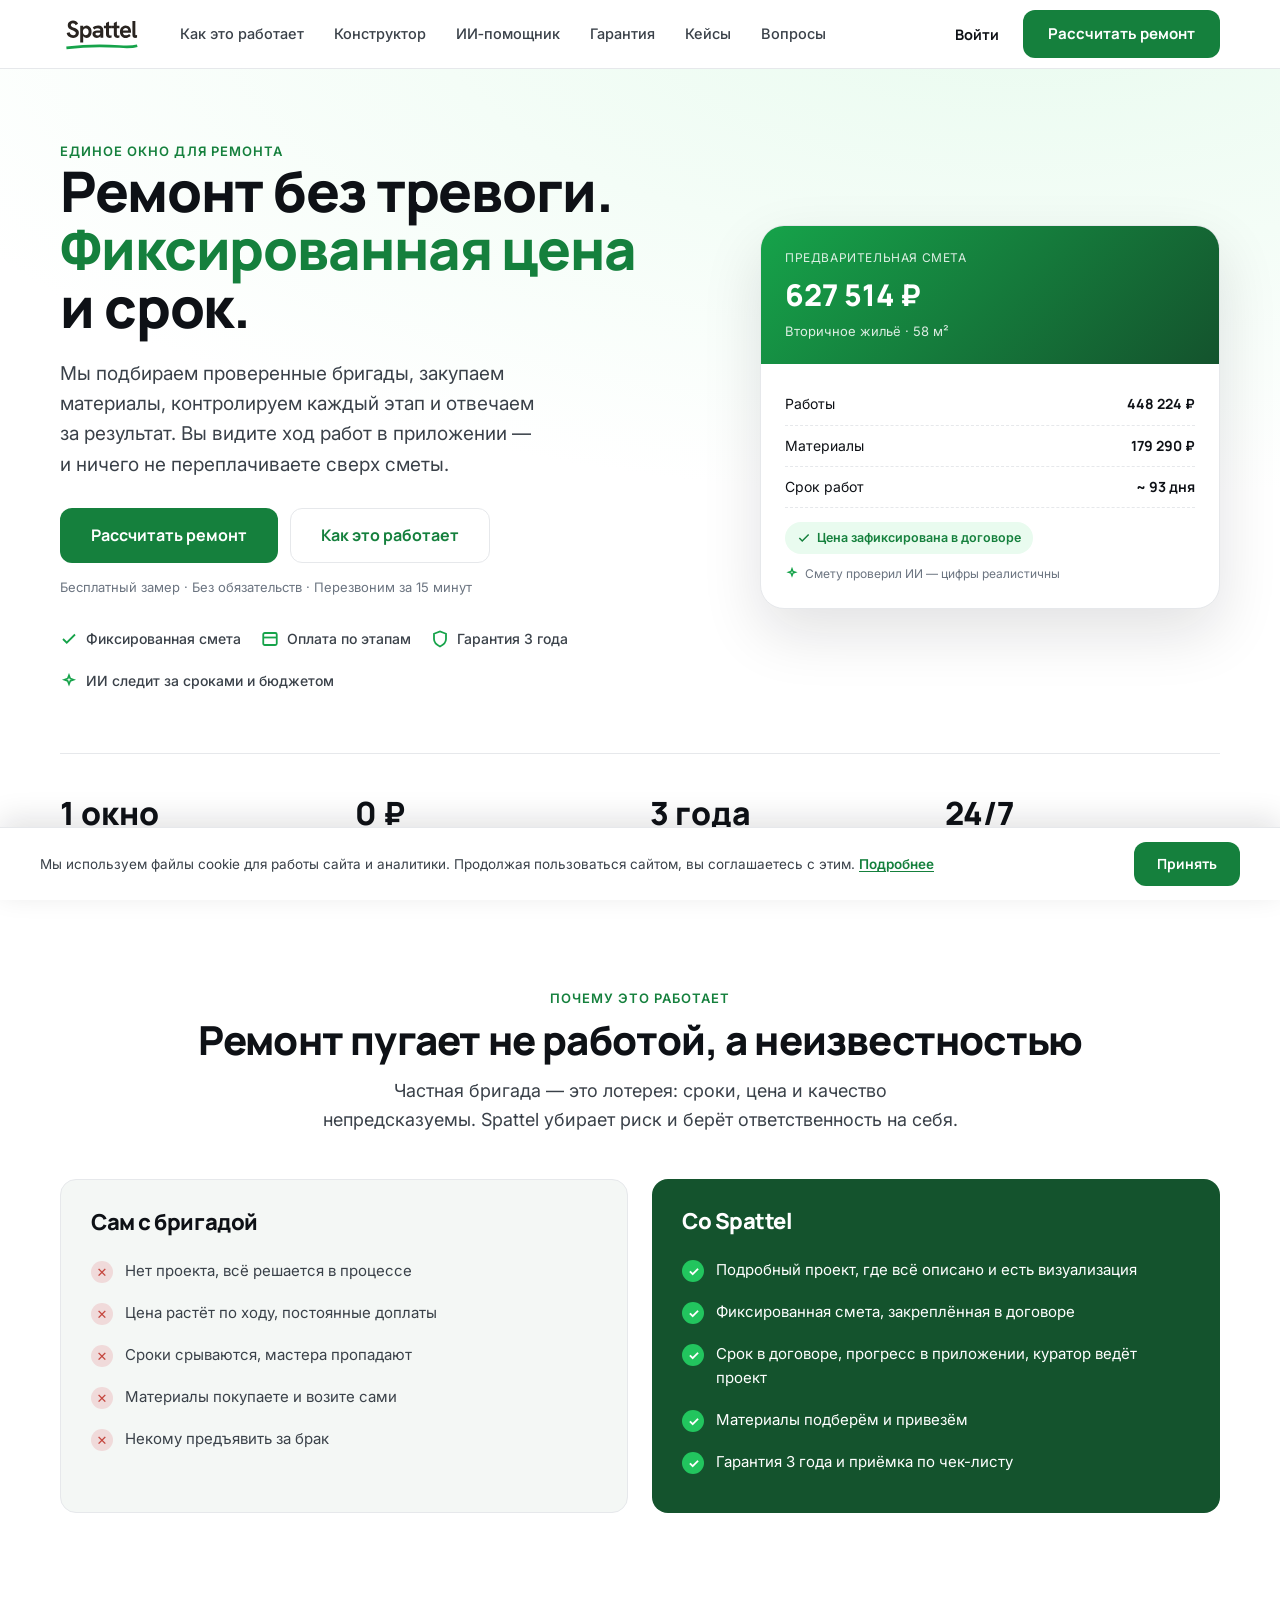
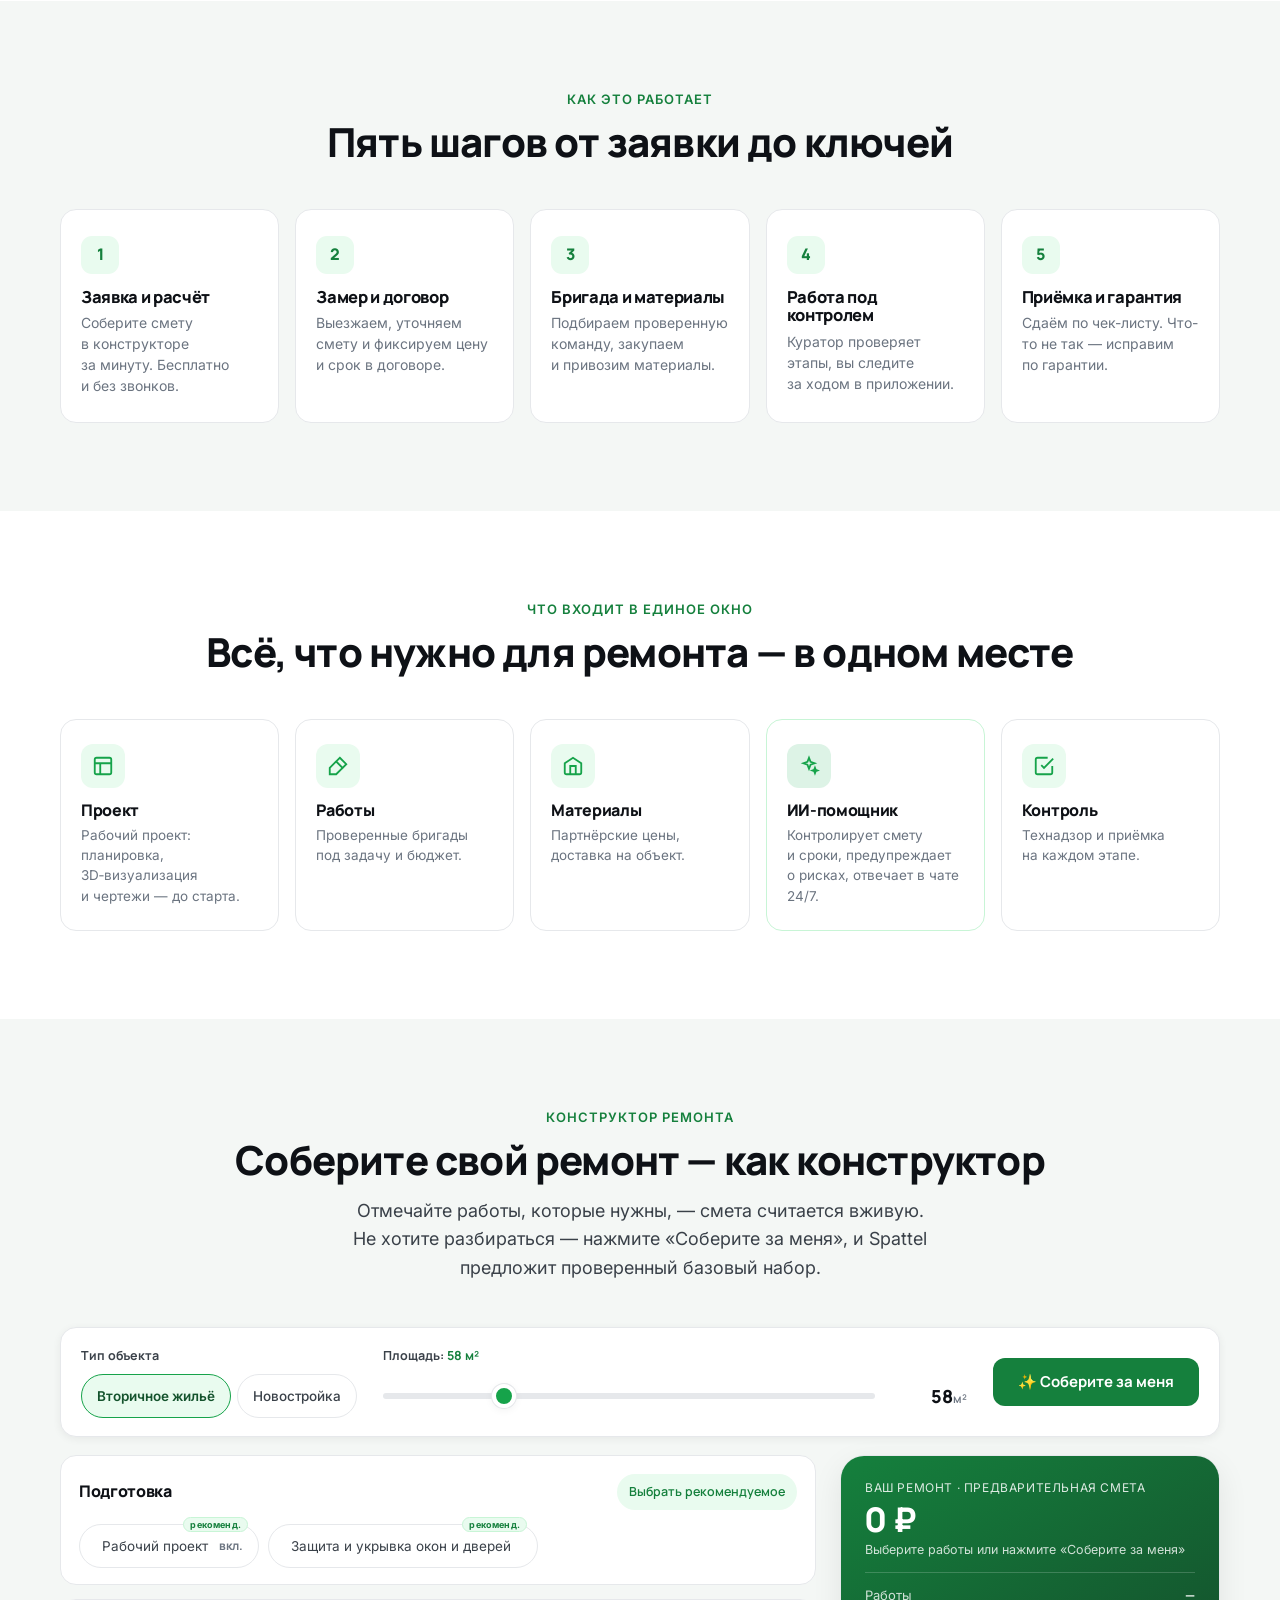
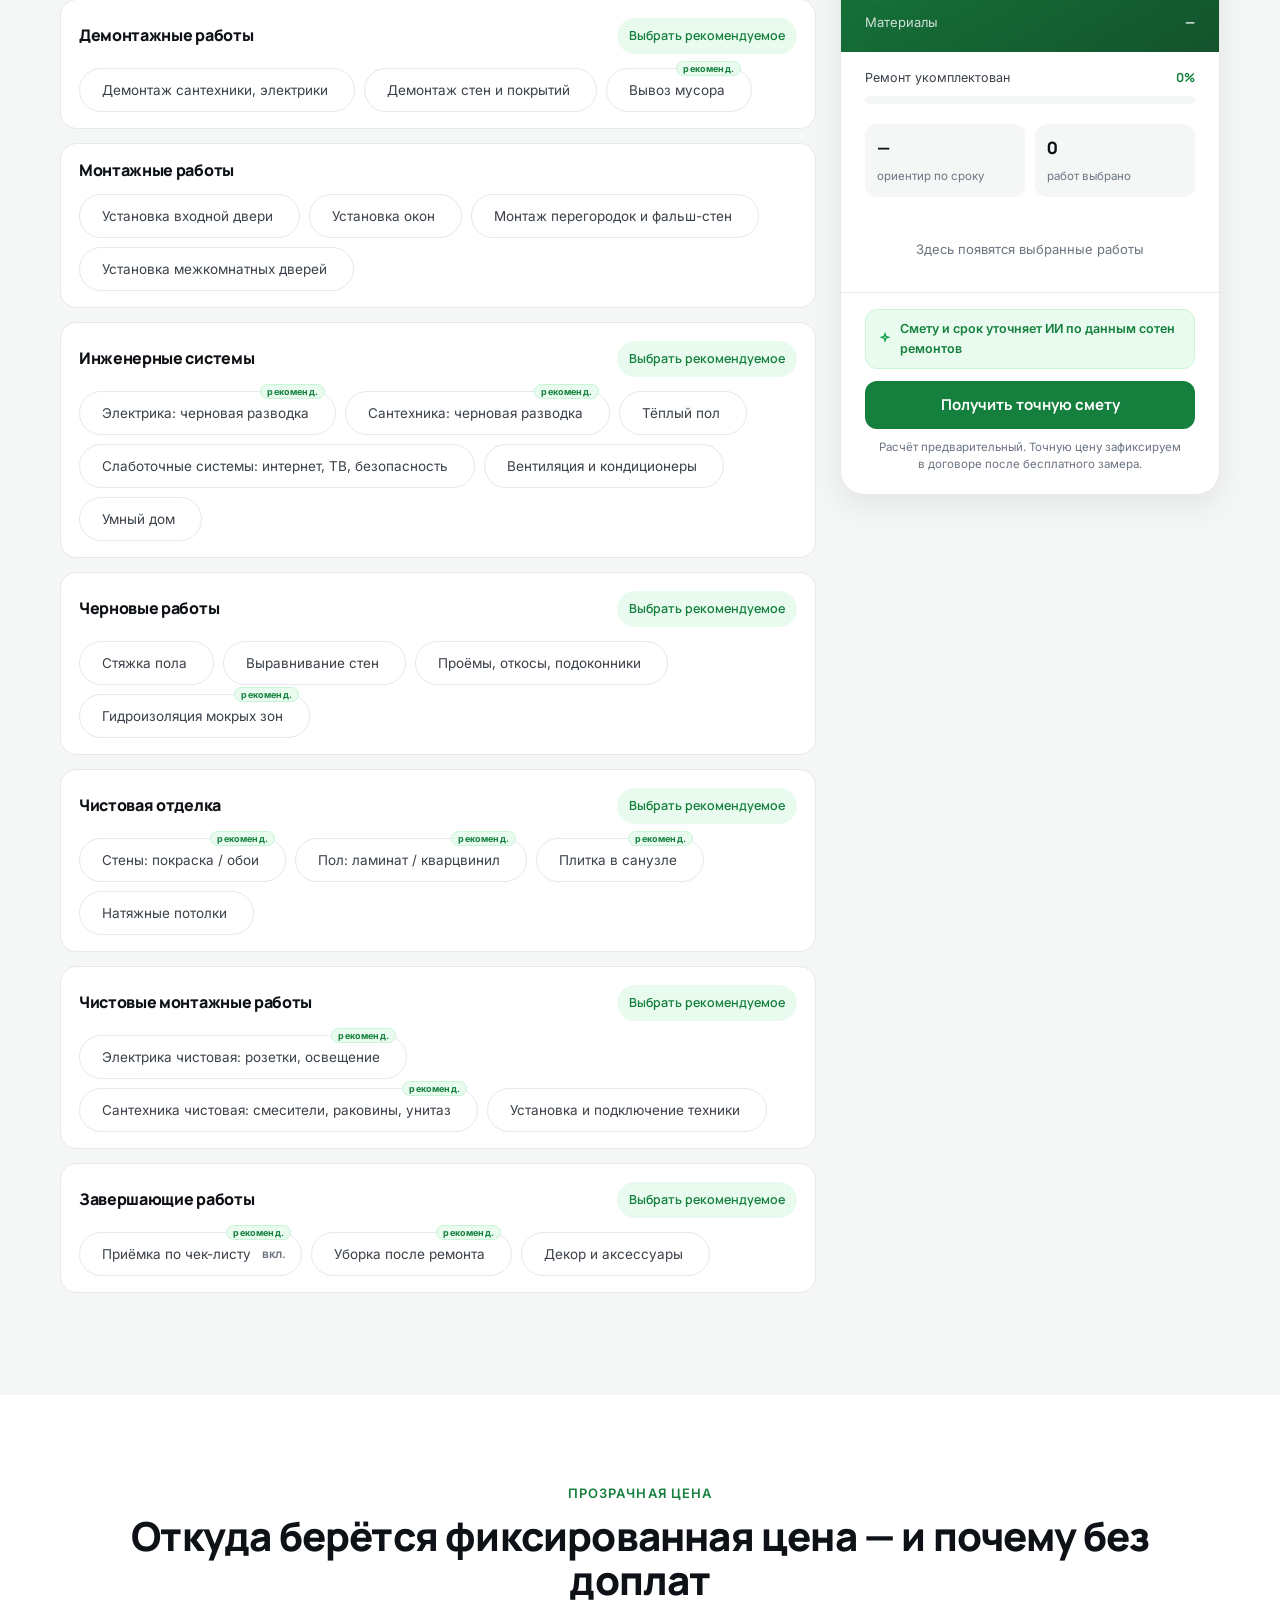
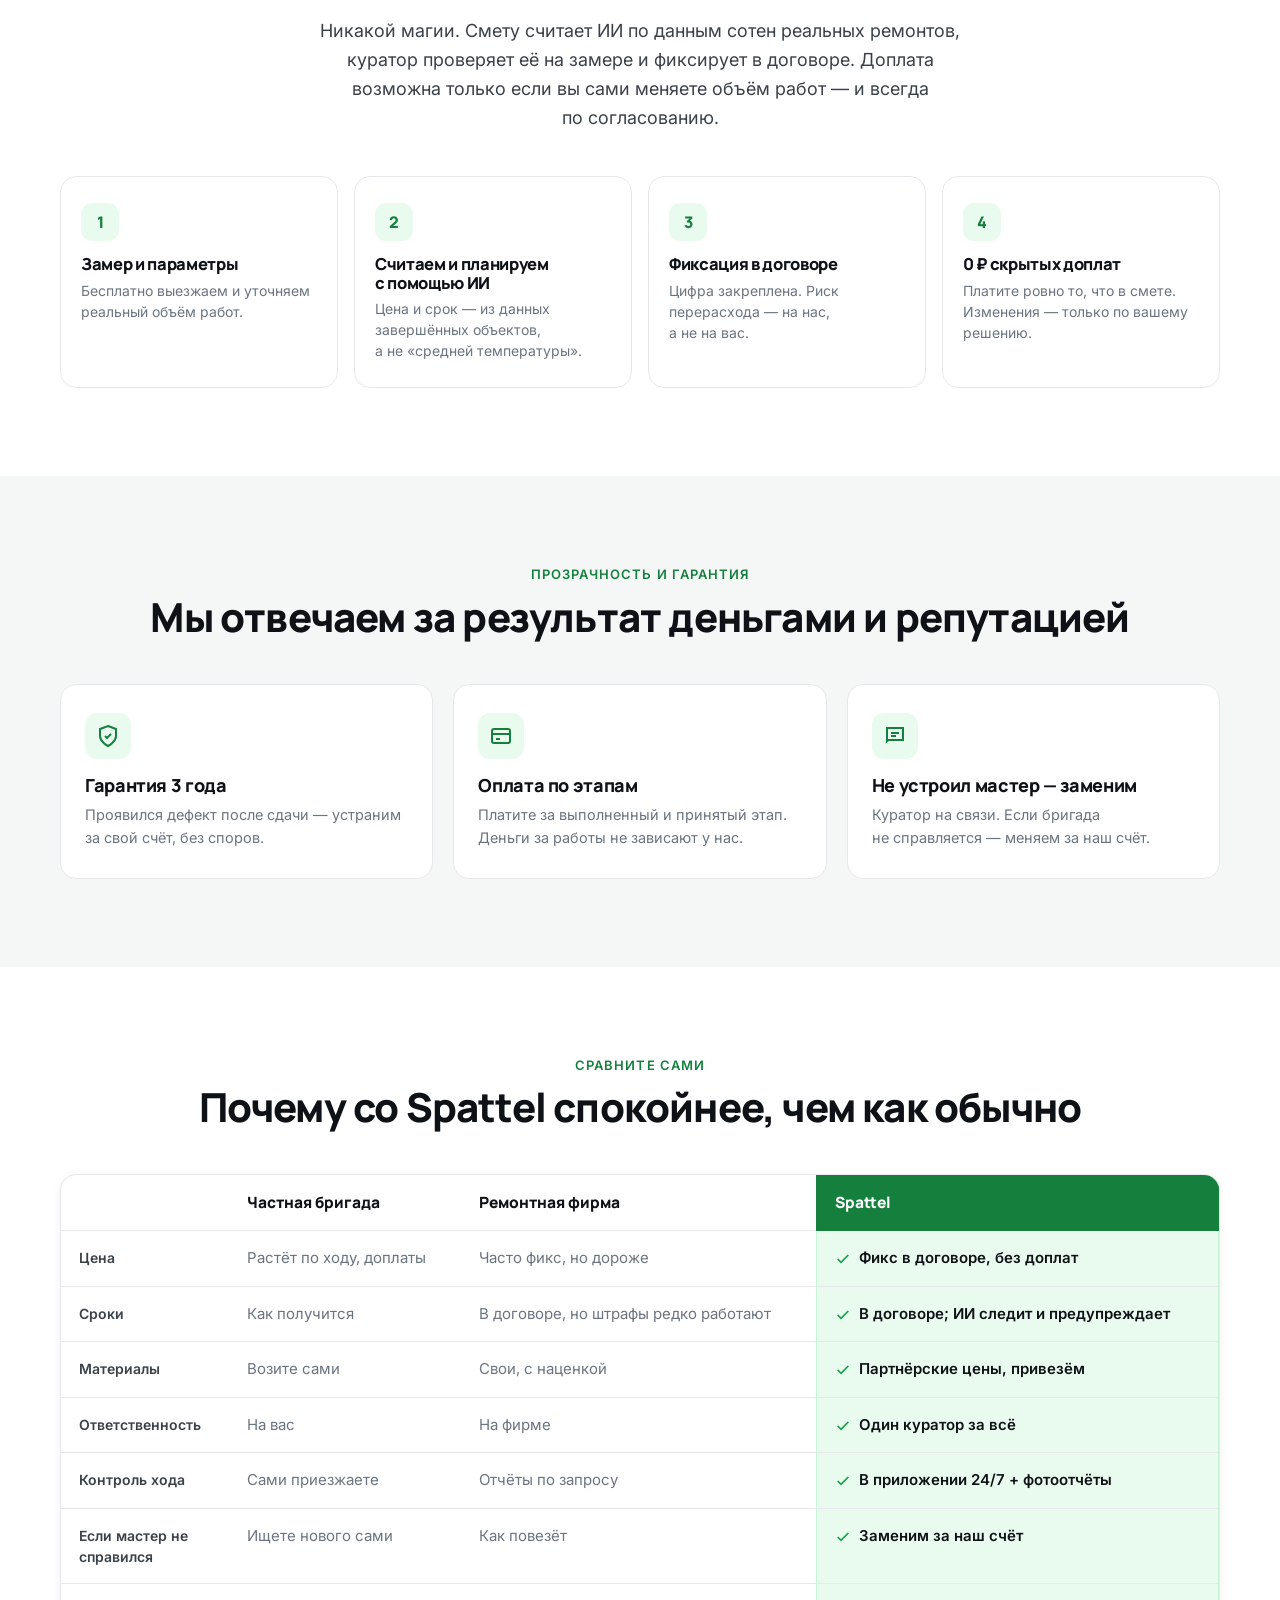
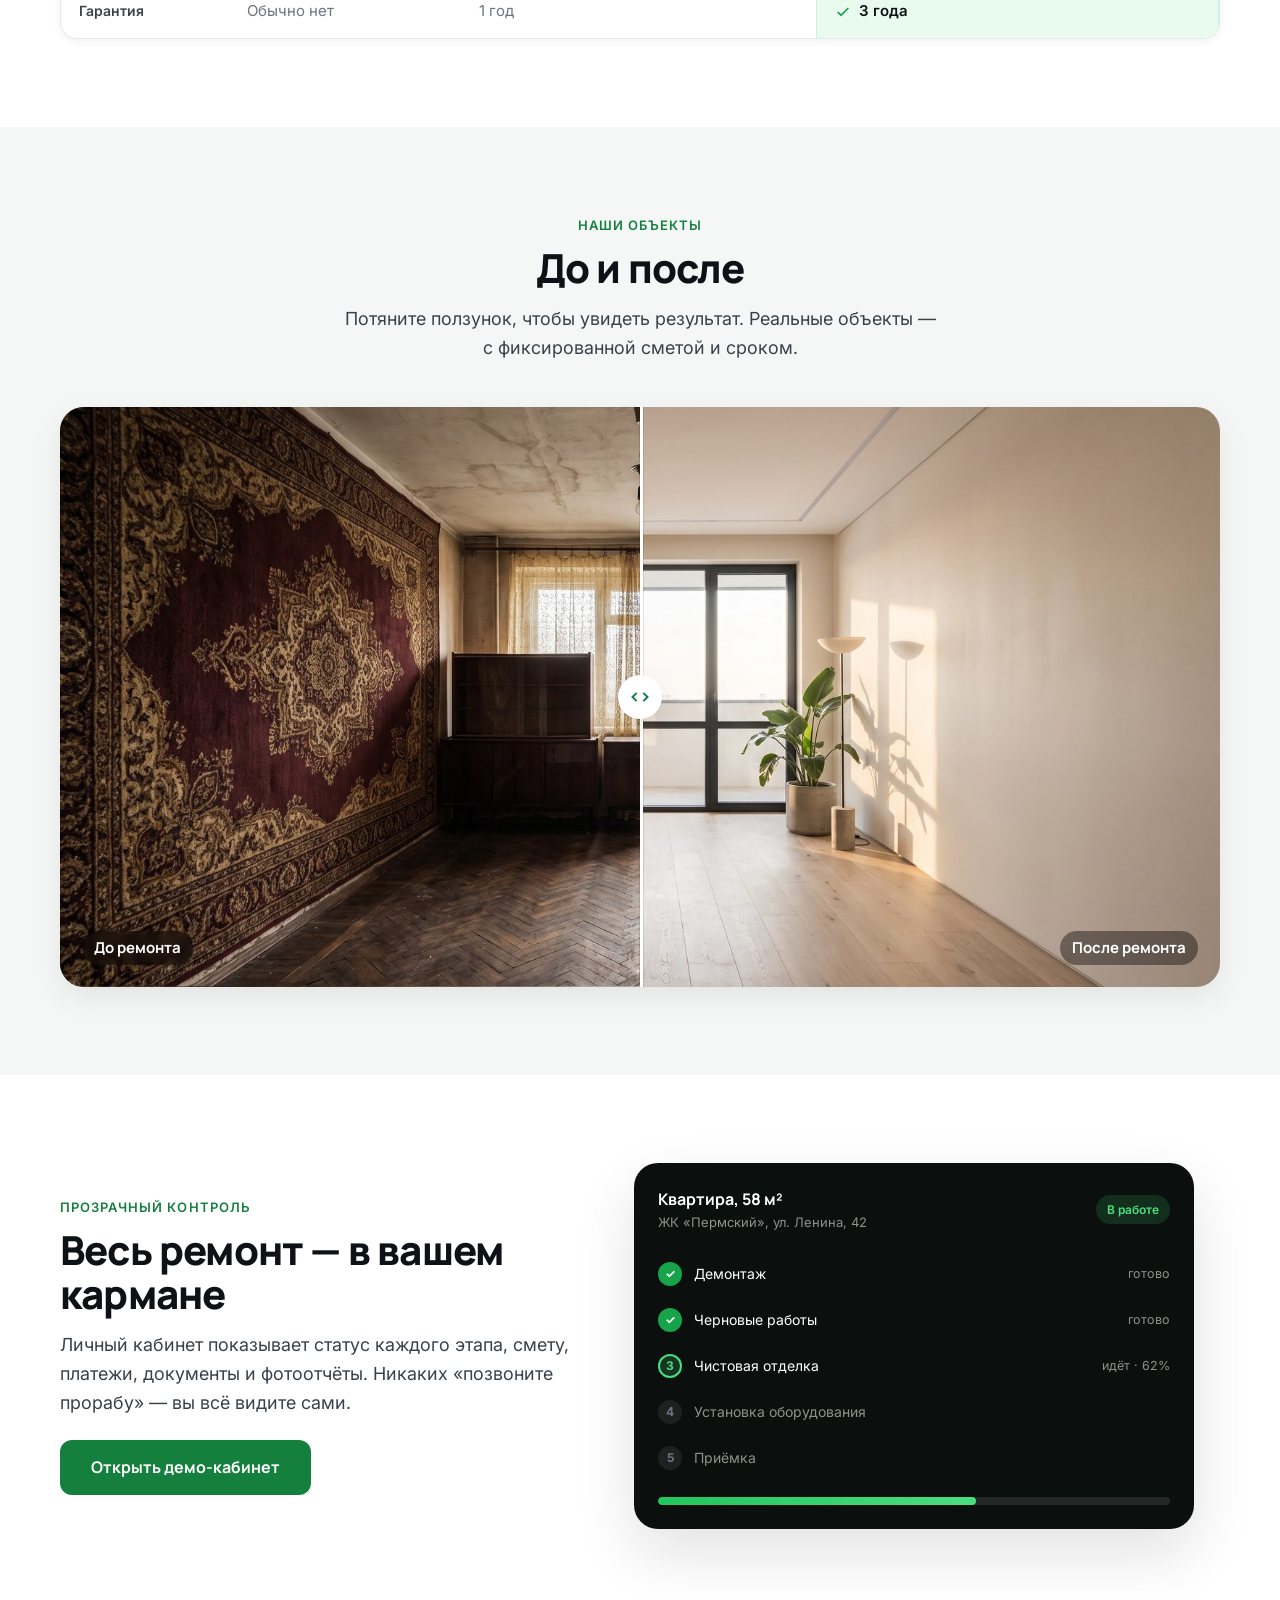
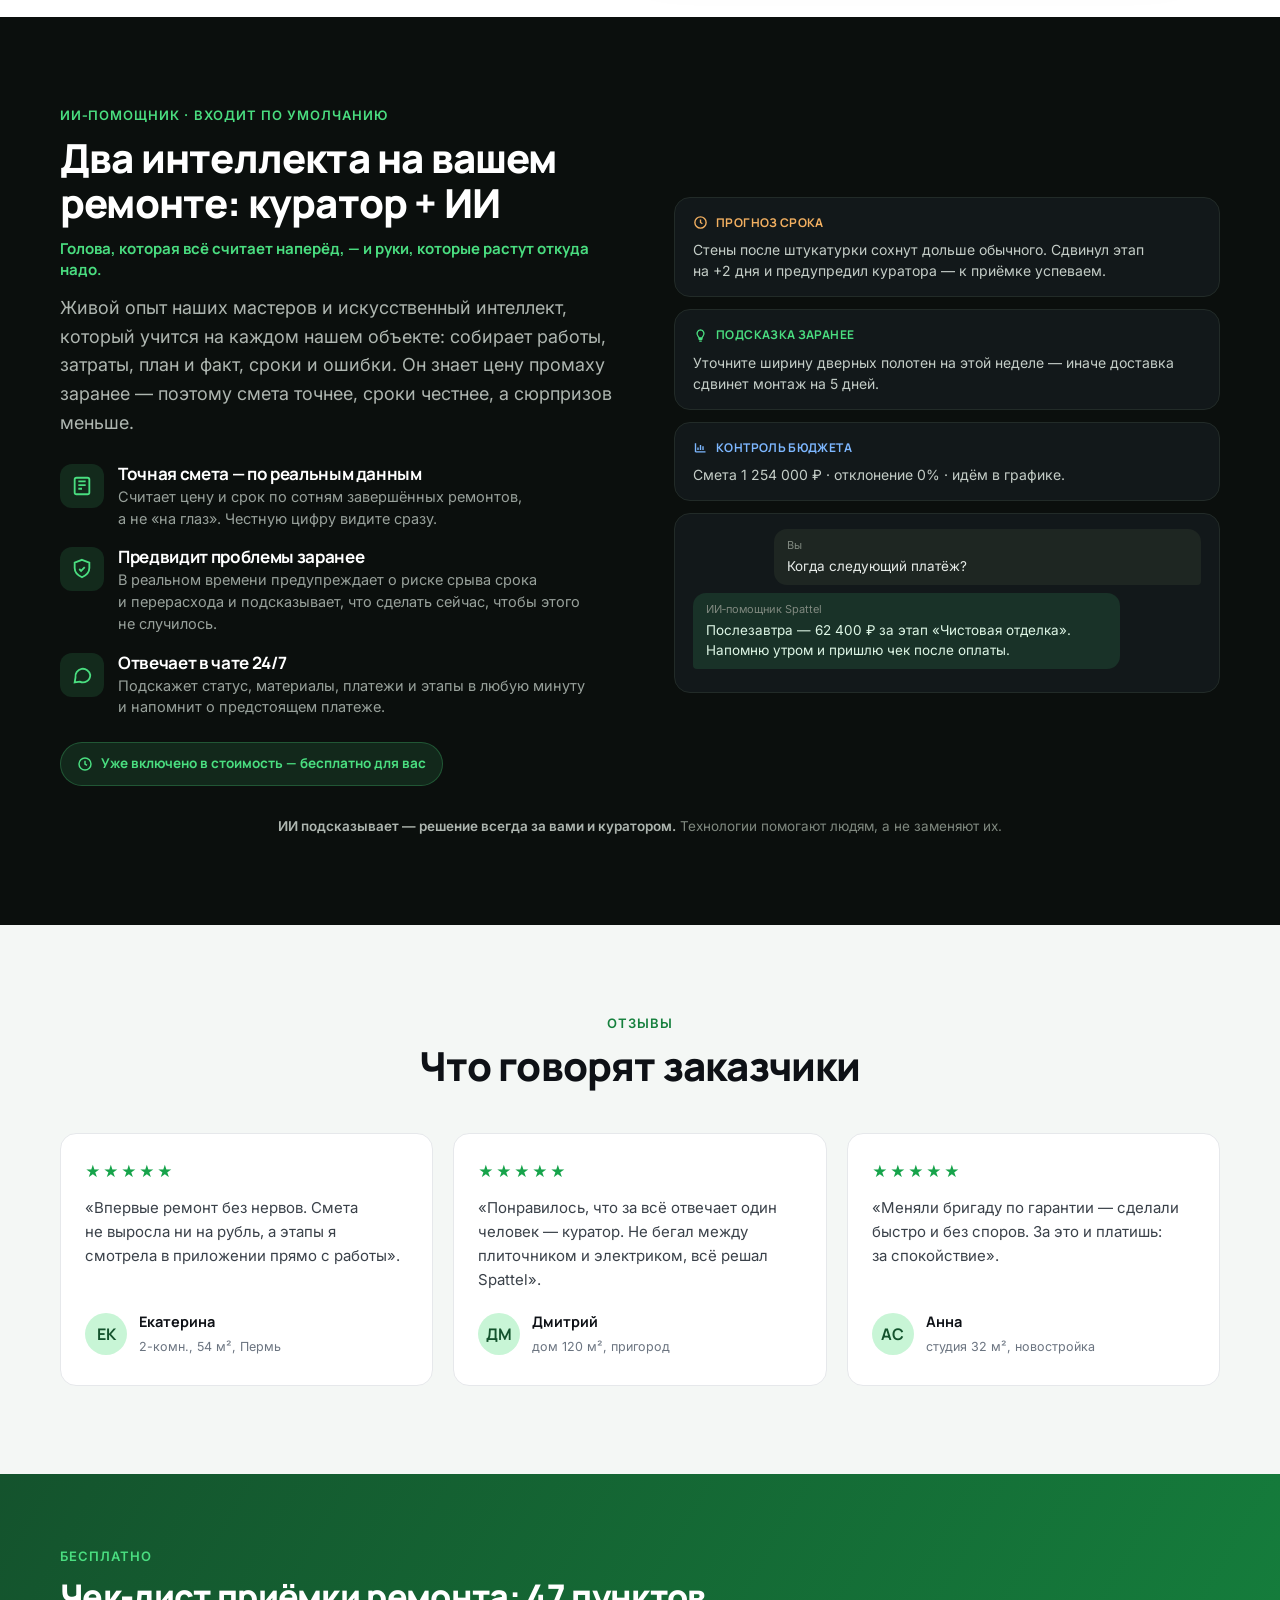
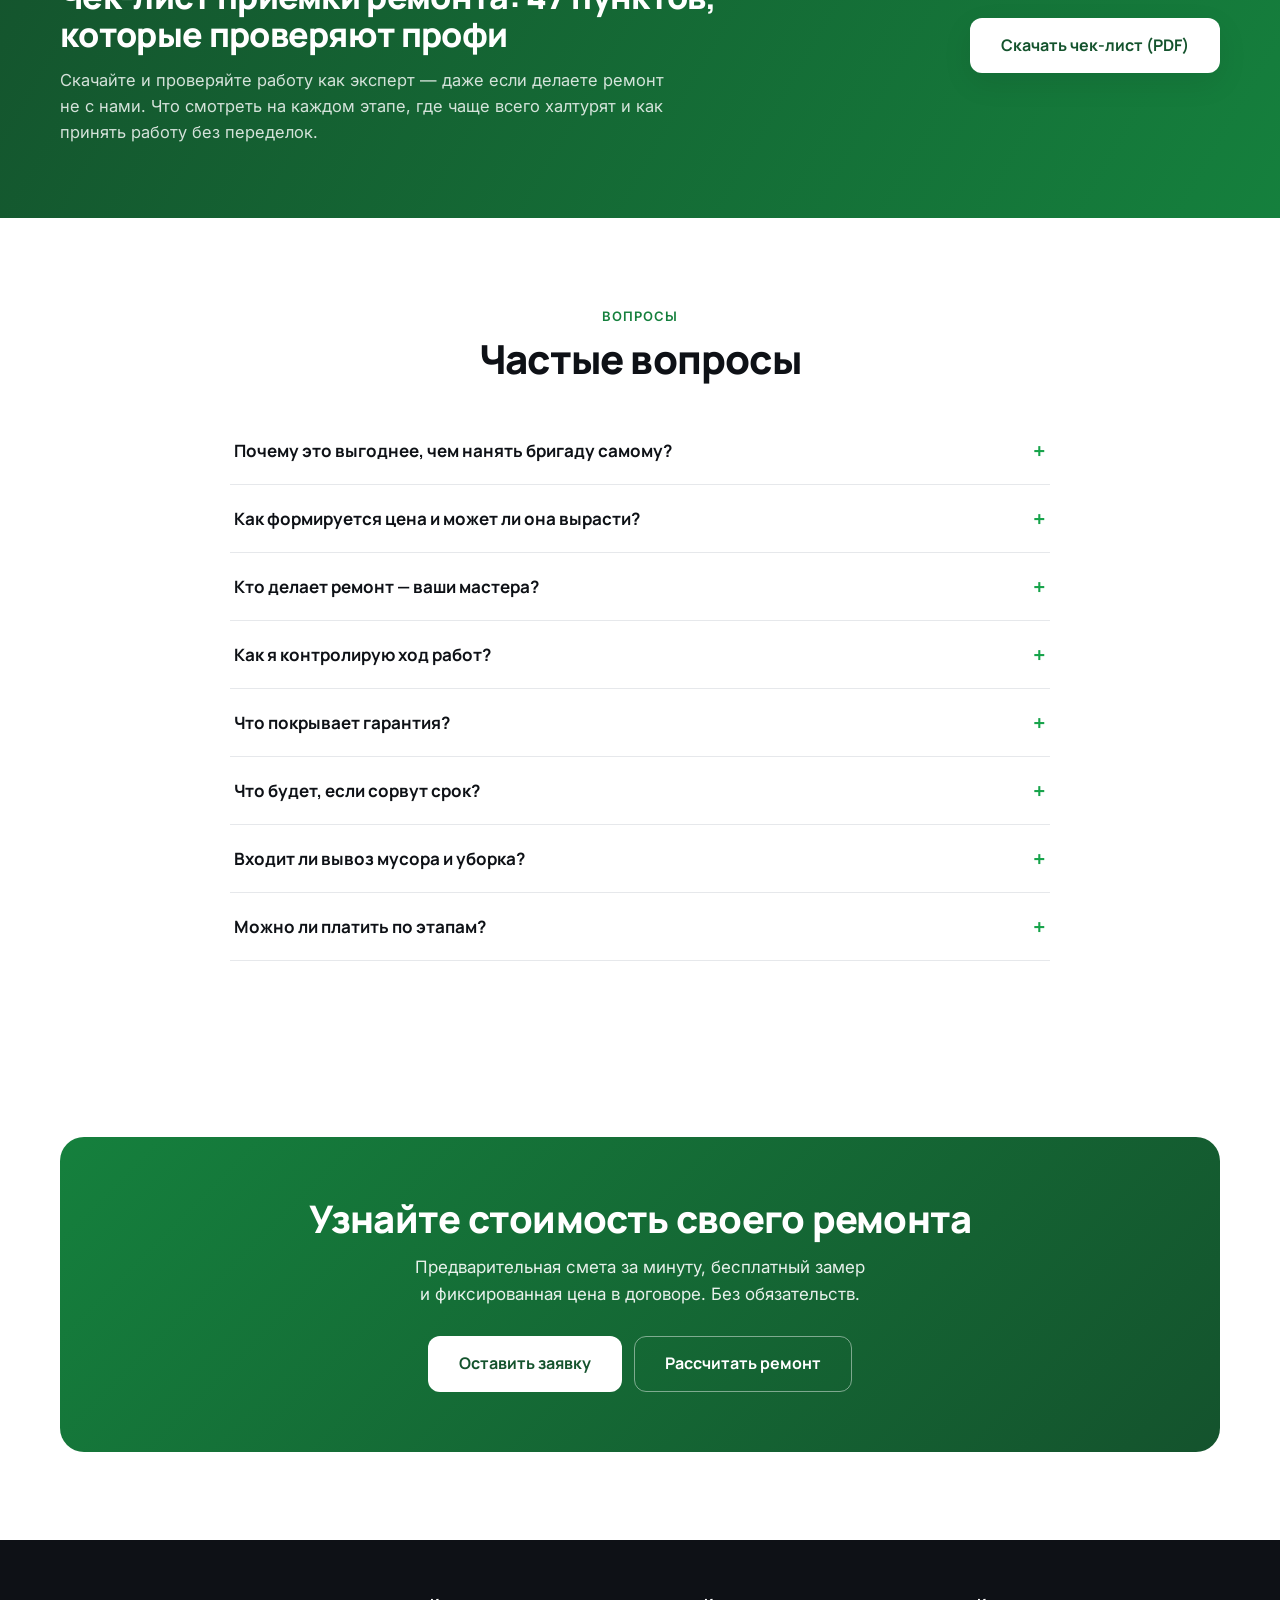
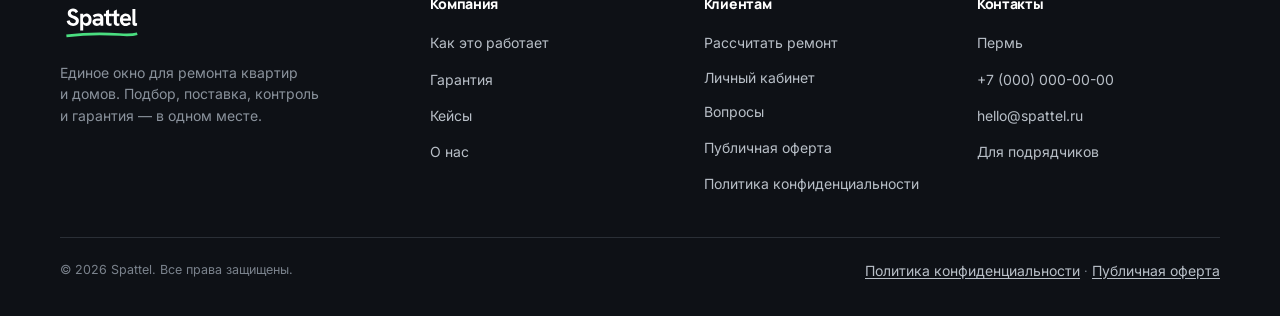
==== commit 929f2786: "Update site to v4.0: refreshed landing + 404, add oferta/privacy/checklist/logo Adds public offer an" ====
--- a/site/index.html
+++ b/site/index.html
@@ -1,6 +1,7 @@
 <!DOCTYPE html><html lang="ru"><head><meta charset="UTF-8"><meta name="viewport" content="width=device-width, initial-scale=1.0"><title>Spattel — ремонт под ключ без тревоги. Единое окно, фикс-цена, гарантия</title><meta name="description" content="Spattel — единое окно для ремонта квартиры и дома в Перми. Конструктор сметы за минуту, проверенные бригады, фиксированная цена, контроль этапов в личном кабинете и гарантия 3 года."><meta property="og:title" content="Spattel — ремонт без тревоги. Фиксированная цена и срок"><meta property="og:description" content="Единое окно для ремонта: подбор бригад, материалы, контроль этапов и гарантия. Соберите смету в конструкторе за минуту."><meta property="og:type" content="website"><meta property="og:locale" content="ru_RU"><meta property="og:site_name" content="Spattel"><link rel="icon" href="data:image/svg+xml,%3Csvg xmlns='http://www.w3.org/2000/svg' viewBox='0 0 120 120'%3E%3Cpath fill='none' stroke='%2316A34A' stroke-width='15' stroke-linecap='butt' d='M86,42 C86,27 58,24 46,34 C33,45 47,55 60,60 C75,66 88,77 74,90 C61,101 40,98 34,84'/%3E%3C/svg%3E"><link rel="preconnect" href="https://fonts.googleapis.com"><link rel="preconnect" href="https://fonts.gstatic.com" crossorigin><link href="https://fonts.googleapis.com/css2?family=Manrope:wght@500;600;700;800&family=Poppins:wght@500;600;700&family=Inter:wght@400;500;600&display=swap" rel="stylesheet">
-<style>:root{--ink:#0E1116;--ink7:#3A4149;--ink5:#6B7480;--paper:#FFFFFF;--paper50:#F4F7F5;--line:#E6E8EB;--g50:#E9FBEF;--g100:#C8F5D6;--g400:#4ADE80;--g500:#22C55E;--g600:#16A34A;--g700:#15803D;--g900:#14532D;--z-proj:#16A34A;--z-work:#E0A21B;--z-spec:#3B82F6;--z-you:#E24C43;--r-sm:8px;--r-md:12px;--r-lg:16px;--r-xl:24px;--pill:999px;--sh-sm:0 2px 8px rgba(14,17,22,.06);--sh-md:0 10px 30px rgba(14,17,22,.08);--sh-lg:0 24px 60px rgba(14,17,22,.12);--dur:.18s;--ease:cubic-bezier(.2,0,0,1);}*{box-sizing:border-box;margin:0;padding:0;}html{scroll-behavior:smooth;-webkit-text-size-adjust:100%;}body{font-family:'Inter',system-ui,-apple-system,'Segoe UI',Roboto,sans-serif;color:var(--ink);background:var(--paper);line-height:1.6;font-size:16px;}h1,h2,h3,h4{font-family:'Manrope',system-ui,sans-serif;font-weight:800;line-height:1.12;letter-spacing:-.02em;}a{color:inherit;text-decoration:none;}img,svg{display:block;}button{font-family:inherit;}.wrap{max-width:1200px;margin:0 auto;padding:0 20px;}.mark{fill:none;stroke:currentColor;stroke-width:15;stroke-linecap:butt;}section{padding:88px 0;}section[id],#calcPanel,#top{scroll-margin-top:84px;}.eyebrow{color:var(--g700);font-weight:600;font-size:13px;letter-spacing:.08em;text-transform:uppercase;}.center{text-align:center;}.muted{color:var(--ink5);}.h2{font-size:clamp(28px,4.4vw,40px);margin:10px 0 14px;}.lead{font-size:18px;color:var(--ink7);max-width:640px;}.center .lead{margin:0 auto;}.sec-head{margin-bottom:44px;}:focus-visible{outline:2px solid var(--g600);outline-offset:2px;border-radius:4px;}.on-dark:focus-visible,.btn-white:focus-visible{outline-color:#fff;}.skip{position:absolute;left:-9999px;top:0;z-index:200;background:var(--g700);color:#fff;padding:12px 20px;border-radius:0 0 var(--r-md) 0;font-weight:600;}.skip:focus{left:0;}.reveal{opacity:0;transform:translateY(18px);transition:opacity .55s var(--ease),transform .55s var(--ease);}.reveal.in{opacity:1;transform:none;}@media(prefers-reduced-motion:reduce){html{scroll-behavior:auto;}*,*::before,*::after{animation-duration:.001s!important;animation-iteration-count:1!important;transition-duration:.001s!important;}.reveal{opacity:1;transform:none;}}.btn{display:inline-flex;align-items:center;justify-content:center;gap:8px;font-family:'Manrope',sans-serif;font-weight:700;font-size:15px;line-height:1.2;white-space:nowrap;border-radius:var(--r-md);padding:14px 24px;min-height:48px;cursor:pointer;border:1.5px solid transparent;transition:transform var(--dur) var(--ease),background var(--dur),border-color var(--dur);}.btn:hover{transform:translateY(-1px);}.btn:active{transform:translateY(0);}.btn-primary{background:var(--g700);color:#fff;}.btn-primary:hover{background:var(--g900);}.btn-ghost{background:transparent;color:var(--g700);border-color:var(--line);}.btn-ghost:hover{border-color:var(--g600);}.btn-white{background:#fff;color:var(--g900);}.btn-white:hover{background:var(--g50);}.btn-lg{padding:17px 30px;font-size:16px;min-height:54px;}header.site{position:sticky;top:0;z-index:50;background:rgba(255,255,255,.88);backdrop-filter:blur(12px);-webkit-backdrop-filter:blur(12px);border-bottom:1px solid var(--line);}.nav{display:flex;align-items:center;gap:24px;height:68px;}.logo{display:inline-flex;align-items:center;color:var(--g600);border-radius:6px;--logo-word:#292420;}.logo .word{font-family:'Poppins','Manrope',sans-serif;font-weight:500;font-size:21px;letter-spacing:-.01em;color:var(--ink);line-height:1;}.logo .logo-mark{height:38px;width:auto;display:block;}.nav .links{display:flex;gap:6px;font-size:14.5px;font-weight:500;color:var(--ink7);}.nav .links a{padding:10px 12px;border-radius:var(--r-sm);transition:color var(--dur),background var(--dur);}.nav .links a:hover{color:var(--g700);background:var(--g50);}.nav .spacer{flex:1;}.nav .actions{display:flex;gap:10px;align-items:center;}.link-btn{font-family:'Manrope',sans-serif;font-weight:700;font-size:14.5px;padding:12px 14px;min-height:44px;color:var(--ink);background:none;border:none;cursor:pointer;border-radius:var(--r-sm);display:inline-flex;align-items:center;}.link-btn:hover{color:var(--g700);}.burger{display:none;background:none;border:none;cursor:pointer;padding:10px;width:44px;height:44px;border-radius:var(--r-sm);color:var(--ink);}.burger svg{margin:0 auto;}.burger .ic-x{display:none;}.burger[aria-expanded="true"] .ic-bars{display:none;}.burger[aria-expanded="true"] .ic-x{display:block;}.mnav{display:none;position:fixed;top:68px;left:0;right:0;bottom:0;z-index:49;background:#fff;padding:16px 20px 32px;overflow-y:auto;}.mnav.open{display:block;}.mnav a{display:flex;align-items:center;min-height:52px;padding:0 6px;font-family:'Manrope',sans-serif;font-weight:700;font-size:19px;border-bottom:1px solid var(--line);}.mnav .btn{width:100%;margin-top:20px;}body.menu-open{overflow:hidden;}.hero{padding:72px 0 60px;background:radial-gradient(1200px 500px at 80% -10%,var(--g50),transparent);}.hero-grid{display:grid;grid-template-columns:1.05fr .95fr;gap:48px;align-items:center;}.hero h1{font-size:clamp(34px,5.4vw,56px);line-height:1.04;}.hero h1 .hl{color:var(--g700);}.hero p.sub{font-size:19px;color:var(--ink7);margin:22px 0 28px;max-width:520px;}.hero-cta{display:flex;gap:12px;flex-wrap:wrap;align-items:center;}.trust-row{display:flex;gap:20px;margin-top:30px;flex-wrap:wrap;}.trust-row .t{display:flex;align-items:center;gap:8px;font-size:14px;color:var(--ink7);font-weight:500;}.trust-row .t svg{color:var(--g600);flex:none;}.hero-card{background:#fff;border:1px solid var(--line);border-radius:var(--r-xl);box-shadow:var(--sh-lg);overflow:hidden;max-width:460px;justify-self:end;width:100%;}.hc-top{background:linear-gradient(135deg,var(--g600),var(--g900));padding:22px 24px;color:#fff;}.hc-top .lbl{font-size:12px;opacity:.85;letter-spacing:.05em;text-transform:uppercase;}.hc-top .price{font-family:'Manrope',sans-serif;font-weight:800;font-size:30px;margin-top:4px;}.hc-top .sub{font-size:13px;opacity:.85;margin-top:2px;}.hc-body{padding:20px 24px 24px;}.hc-row{display:flex;justify-content:space-between;gap:12px;padding:9px 0;font-size:14px;border-bottom:1px dashed var(--line);}.hc-row:last-of-type{border:none;}.hc-row b{font-family:'Manrope',sans-serif;white-space:nowrap;}.hc-badge{display:inline-flex;align-items:center;gap:6px;background:var(--g50);color:var(--g700);font-weight:600;font-size:12.5px;border-radius:var(--pill);padding:6px 12px;margin-top:14px;}.stats{display:grid;grid-template-columns:repeat(4,1fr);gap:20px;padding:34px 0;border-top:1px solid var(--line);border-bottom:1px solid var(--line);}.stat b{font-family:'Manrope',sans-serif;font-weight:800;font-size:32px;display:block;color:var(--ink);}.stat span{font-size:14px;color:var(--ink5);}.ps{display:grid;grid-template-columns:1fr 1fr;gap:24px;}.ps .col{border-radius:var(--r-lg);padding:30px;}.ps .bad{background:var(--paper50);border:1px solid var(--line);}.ps .good{background:var(--g900);color:#fff;}.ps h3{font-size:22px;margin-bottom:16px;}.ps ul{list-style:none;}.ps li{display:flex;gap:12px;padding:9px 0;font-size:15px;align-items:flex-start;}.ps .bad li{color:var(--ink7);}.ps .ic{flex:none;width:22px;height:22px;margin-top:2px;border-radius:99px;display:flex;align-items:center;justify-content:center;font-size:13px;font-weight:700;}.ps .bad .ic{background:#F0DADA;color:#C4453D;}.ps .good .ic{background:var(--g500);color:#fff;}.steps{display:grid;grid-template-columns:repeat(5,1fr);gap:16px;}.step{position:relative;padding:26px 20px;background:#fff;border:1px solid var(--line);border-radius:var(--r-lg);transition:box-shadow var(--dur),transform var(--dur) var(--ease);}.step:hover{box-shadow:var(--sh-md);transform:translateY(-3px);}.step .n{width:38px;height:38px;border-radius:11px;background:var(--g50);color:var(--g700);font-family:'Manrope',sans-serif;font-weight:800;display:flex;align-items:center;justify-content:center;margin-bottom:14px;}.step h3{font-size:16.5px;margin-bottom:6px;}.step p{font-size:14px;color:var(--ink5);line-height:1.5;}.inc{display:grid;grid-template-columns:repeat(5,1fr);gap:16px;}.inc .c{padding:24px 20px;border:1px solid var(--line);border-radius:var(--r-lg);background:#fff;transition:box-shadow var(--dur),transform var(--dur) var(--ease);}.inc .c:hover{box-shadow:var(--sh-md);transform:translateY(-3px);}.inc .c .ico{width:44px;height:44px;border-radius:12px;background:var(--g50);display:flex;align-items:center;justify-content:center;color:var(--g600);margin-bottom:14px;}.inc h3{font-size:16px;margin-bottom:5px;}.inc p{font-size:13.5px;color:var(--ink5);line-height:1.5;}.calc-sec{background:var(--paper50);}.controls{background:#fff;border:1px solid var(--line);border-radius:var(--r-lg);padding:18px 20px;margin-bottom:18px;display:flex;gap:26px;align-items:center;flex-wrap:wrap;box-shadow:var(--sh-sm);}.controls .grp{display:flex;flex-direction:column;gap:8px;}.controls .grp>span{font-family:'Manrope',sans-serif;font-weight:700;font-size:12.5px;color:var(--ink7);}.tseg{display:flex;gap:6px;flex-wrap:wrap;}.tseg button{font-size:13.5px;font-weight:500;padding:10px 15px;min-height:44px;border:1.5px solid var(--line);background:#fff;border-radius:var(--pill);cursor:pointer;color:var(--ink7);transition:border-color var(--dur),background var(--dur),color var(--dur);}.tseg button:hover{border-color:var(--g400);}.tseg button[aria-pressed="true"]{border-color:var(--g600);background:var(--g50);color:var(--g900);font-weight:600;}.area-grp{flex:1;min-width:250px;}.range-wrap{display:flex;align-items:center;gap:14px;min-height:44px;}input[type=range]{-webkit-appearance:none;appearance:none;width:100%;height:6px;border-radius:99px;background:var(--line);outline-offset:8px;cursor:pointer;}input[type=range]::-webkit-slider-thumb{-webkit-appearance:none;width:24px;height:24px;border-radius:99px;background:var(--g600);cursor:pointer;border:4px solid #fff;box-shadow:0 0 0 1px var(--line),var(--sh-sm);}input[type=range]::-moz-range-thumb{width:16px;height:16px;border-radius:99px;background:var(--g600);cursor:pointer;border:4px solid #fff;box-shadow:0 0 0 1px var(--line);}.area-val{font-family:'Manrope',sans-serif;font-weight:800;font-size:18px;white-space:nowrap;min-width:78px;text-align:right;}.area-val small{font-weight:600;font-size:12px;color:var(--ink5);}.magic{margin-left:auto;}.legend{display:flex;gap:16px;flex-wrap:wrap;margin-bottom:16px;font-size:12.5px;color:var(--ink7);}.legend .l{display:flex;align-items:center;gap:7px;}.legend .dot{width:10px;height:10px;border-radius:99px;flex:none;}.layout{display:grid;grid-template-columns:1fr 380px;gap:24px;align-items:start;}.group{background:#fff;border:1px solid var(--line);border-radius:var(--r-lg);padding:18px 18px 16px;margin-bottom:14px;}.group .gh{display:flex;align-items:center;gap:10px;margin-bottom:14px;flex-wrap:wrap;}.group .gh h3{font-size:16px;}.group .gh .cnt{font-size:12px;color:var(--ink5);font-weight:500;}.group .gh .all{margin-left:auto;font-family:'Manrope',sans-serif;font-weight:600;font-size:12.5px;color:var(--g700);cursor:pointer;padding:8px 12px;min-height:36px;border-radius:var(--pill);background:var(--g50);border:none;transition:background var(--dur);}.group .gh .all:hover{background:var(--g100);}.blocks{display:flex;flex-wrap:wrap;gap:9px;}.block{position:relative;display:inline-flex;align-items:center;gap:9px;padding:11px 15px 11px 13px;min-height:44px;border:1.5px solid var(--line);border-radius:var(--pill);background:#fff;cursor:pointer;font-size:13.5px;color:var(--ink7);text-align:left;transition:transform var(--dur) var(--ease),border-color var(--dur),background var(--dur),box-shadow var(--dur),color var(--dur);user-select:none;}.block:hover{border-color:var(--g400);transform:translateY(-1px);}.block .zdot{width:9px;height:9px;border-radius:99px;flex:none;}.block .chk{width:0;height:19px;border-radius:99px;flex:none;display:flex;align-items:center;justify-content:center;color:#fff;font-size:11px;opacity:0;overflow:hidden;transition:opacity var(--dur),width var(--dur);}.block .price{font-family:'Manrope',sans-serif;font-weight:700;font-size:12px;color:var(--ink5);margin-left:2px;white-space:nowrap;}.block[aria-pressed="true"]{background:var(--g600);border-color:var(--g600);color:#fff;box-shadow:var(--sh-sm);}.block[aria-pressed="true"] .zdot{box-shadow:0 0 0 2px rgba(255,255,255,.6);}.block[aria-pressed="true"] .price{color:rgba(255,255,255,.85);}.block[aria-pressed="true"] .chk{opacity:1;width:19px;border:2px solid rgba(255,255,255,.7);background:rgba(255,255,255,.18);}.block.pop{animation:pop .3s var(--ease);}@keyframes pop{0%{transform:scale(1)}40%{transform:scale(1.08)}100%{transform:scale(1)}}.block.rec::after{content:"рекоменд.";position:absolute;top:-8px;right:10px;font-size:9px;font-weight:700;color:var(--g700);background:var(--g50);border:1px solid var(--g100);border-radius:99px;padding:1px 6px;letter-spacing:.02em;transition:opacity var(--dur);}.block.rec[aria-pressed="true"]::after{opacity:0;}.panel{position:sticky;top:84px;background:#fff;border:1px solid var(--line);border-radius:var(--r-xl);box-shadow:var(--sh-md);overflow:hidden;}.panel .top{background:linear-gradient(150deg,var(--g700),var(--g900));color:#fff;padding:22px 24px 20px;}.panel .top .olbl{font-size:12px;opacity:.85;letter-spacing:.05em;text-transform:uppercase;}.panel .top .price{font-family:'Manrope',sans-serif;font-weight:800;font-size:34px;line-height:1.05;margin:5px 0 2px;font-variant-numeric:tabular-nums;}.panel .top .sub{font-size:12.5px;opacity:.8;min-height:18px;}.cover{padding:16px 24px 6px;}.cover .cl{display:flex;justify-content:space-between;font-size:12.5px;margin-bottom:8px;color:var(--ink7);}.cover .cl b{font-family:'Manrope',sans-serif;color:var(--g700);}.cbar{height:8px;background:var(--paper50);border-radius:99px;overflow:hidden;}.cbar i{display:block;height:100%;width:0;background:linear-gradient(90deg,var(--g500),var(--g400));border-radius:99px;transition:width .35s var(--ease);}.meta{display:flex;gap:10px;padding:14px 24px;}.meta .m{flex:1;background:var(--paper50);border-radius:var(--r-md);padding:10px 12px;}.meta .m b{font-family:'Manrope',sans-serif;font-weight:800;font-size:17px;display:block;font-variant-numeric:tabular-nums;}.meta .m span{font-size:11.5px;color:var(--ink5);}.sel{padding:4px 24px 8px;max-height:262px;overflow-y:auto;}.sel .empty{color:var(--ink5);font-size:13px;text-align:center;padding:24px 0;}.sitem{display:flex;align-items:center;gap:10px;padding:6px 0;border-bottom:1px solid var(--line);font-size:13px;}.sitem:last-child{border:none;}.sitem .zdot{width:8px;height:8px;border-radius:99px;flex:none;}.sitem .nm{flex:1;color:var(--ink7);}.sitem .pr{font-family:'Manrope',sans-serif;font-weight:700;font-size:12.5px;white-space:nowrap;font-variant-numeric:tabular-nums;}.sitem .x{color:var(--ink5);cursor:pointer;font-size:17px;line-height:1;width:32px;height:32px;flex:none;border:none;background:none;border-radius:var(--r-sm);display:flex;align-items:center;justify-content:center;transition:color var(--dur),background var(--dur);}.sitem .x:hover{color:var(--z-you);background:var(--paper50);}.panel .foot{padding:16px 24px 22px;border-top:1px solid var(--line);}.panel .foot .btn{width:100%;}.panel .foot .note{font-size:11.5px;color:var(--ink5);margin-top:10px;line-height:1.45;text-align:center;}.mobibar{display:none;position:fixed;left:0;right:0;bottom:0;z-index:45;background:#fff;border-top:1px solid var(--line);box-shadow:0 -8px 30px rgba(14,17,22,.1);padding:10px 16px calc(10px + env(safe-area-inset-bottom));transform:translateY(110%);transition:transform .25s var(--ease);}.mobibar.show{transform:none;}.mobibar .in{display:flex;align-items:center;gap:14px;max-width:640px;margin:0 auto;}.mobibar .p{flex:1;min-width:0;}.mobibar .p b{font-family:'Manrope',sans-serif;font-weight:800;font-size:19px;display:block;line-height:1.15;font-variant-numeric:tabular-nums;white-space:nowrap;}.mobibar .p span{font-size:11.5px;color:var(--ink5);}.mobibar .btn{padding:12px 18px;min-height:46px;font-size:14px;flex:none;}.guar{display:grid;grid-template-columns:repeat(3,1fr);gap:20px;}.gcard{padding:28px 24px;border:1px solid var(--line);border-radius:var(--r-lg);background:#fff;}.gcard .ico{width:46px;height:46px;border-radius:12px;background:var(--g50);color:var(--g700);display:flex;align-items:center;justify-content:center;margin-bottom:16px;}.gcard h3{font-size:18px;margin-bottom:8px;}.gcard p{font-size:14.5px;color:var(--ink5);}.ba{position:relative;border-radius:var(--r-xl);overflow:hidden;box-shadow:var(--sh-md);aspect-ratio:16/8;user-select:none;-webkit-user-select:none;}.ba .layer{position:absolute;inset:0;display:flex;align-items:flex-end;padding:22px;font-family:'Manrope',sans-serif;font-weight:700;color:#fff;font-size:15px;}.ba .after{background:#1b1b1b url(img/case-after.jpg) center/cover;}.ba .before{background:#1b1b1b url(img/case-before.jpg) center/cover;clip-path:inset(0 50% 0 0);}.ba .tag{background:rgba(0,0,0,.4);padding:5px 12px;border-radius:99px;backdrop-filter:blur(4px);}.ba .handle{position:absolute;top:0;bottom:0;left:50%;width:3px;background:#fff;box-shadow:0 0 0 1px rgba(0,0,0,.1);pointer-events:none;}.ba .knob{position:absolute;top:50%;left:50%;transform:translate(-50%,-50%);width:44px;height:44px;border-radius:99px;background:#fff;box-shadow:var(--sh-md);display:flex;align-items:center;justify-content:center;color:var(--g700);pointer-events:none;}.ba input{position:absolute;inset:0;width:100%;height:100%;opacity:0;cursor:ew-resize;margin:0;touch-action:none;}.app{display:grid;grid-template-columns:.95fr 1.05fr;gap:44px;align-items:center;}.app-mock{background:#0B0F0D;border-radius:var(--r-xl);padding:24px;box-shadow:var(--sh-lg);color:#fff;max-width:560px;width:100%;}.app-mock .head{display:flex;justify-content:space-between;align-items:center;gap:12px;margin-bottom:18px;}.app-mock .head .ttl{font-family:'Manrope',sans-serif;font-weight:700;font-size:16px;}.app-mock .head .adr{color:#8A938C;font-size:13px;}.app-mock .badge{background:rgba(74,222,128,.15);color:var(--g400);font-weight:600;font-size:12px;padding:5px 11px;border-radius:99px;white-space:nowrap;}.app-step{display:flex;align-items:center;gap:12px;padding:11px 0;font-size:14px;}.app-step .tk{width:24px;height:24px;border-radius:99px;flex:none;display:flex;align-items:center;justify-content:center;font-size:12px;font-weight:700;}.app-step .tk.done{background:var(--g600);color:#fff;}.app-step .tk.now{background:rgba(74,222,128,.18);color:var(--g400);border:2px solid var(--g400);}.app-step .tk.off{background:rgba(255,255,255,.08);color:#6B7480;}.app-step .mut{color:#8A938C;margin-left:auto;font-size:12.5px;}.app-step .dim{color:#8A938C;}.app-bar{height:8px;background:rgba(255,255,255,.1);border-radius:99px;margin-top:16px;overflow:hidden;}.app-bar i{display:block;height:100%;width:62%;background:linear-gradient(90deg,var(--g500),var(--g400));border-radius:99px;}.revs{display:grid;grid-template-columns:repeat(3,1fr);gap:20px;}.rev{padding:26px 24px;border:1px solid var(--line);border-radius:var(--r-lg);background:#fff;display:flex;flex-direction:column;}.rev .stars{color:var(--g600);font-size:15px;letter-spacing:2px;margin-bottom:12px;}.rev p{font-size:15px;color:var(--ink7);margin-bottom:18px;}.rev .who{display:flex;align-items:center;gap:12px;margin-top:auto;}.rev .av{width:42px;height:42px;border-radius:99px;background:var(--g100);color:var(--g900);display:flex;align-items:center;justify-content:center;font-family:'Manrope',sans-serif;font-weight:700;flex:none;}.rev .who b{font-family:'Manrope',sans-serif;font-size:14.5px;display:block;}.rev .who span{font-size:12.5px;color:var(--ink5);}.faq{max-width:820px;margin:0 auto;}.q{border-bottom:1px solid var(--line);}.q>button{width:100%;text-align:left;background:none;border:none;cursor:pointer;padding:22px 4px;min-height:56px;font-family:'Manrope',sans-serif;font-weight:700;font-size:17px;color:var(--ink);display:flex;justify-content:space-between;gap:16px;align-items:center;}.q>button .pm{flex:none;color:var(--g600);font-size:22px;line-height:1;transition:transform var(--dur);}.q.open>button .pm{transform:rotate(45deg);}.q .a{max-height:0;overflow:hidden;transition:max-height .3s var(--ease);}.q .a p{padding:0 4px 22px;font-size:15px;color:var(--ink7);}.final{background:linear-gradient(135deg,var(--g700),var(--g900));border-radius:var(--r-xl);padding:60px 32px;text-align:center;color:#fff;}.final h2{font-size:clamp(26px,4vw,38px);margin-bottom:14px;}.final p{font-size:17px;opacity:.9;max-width:520px;margin:0 auto 28px;}footer.site{background:var(--ink);color:#B8BFC7;padding:56px 0 34px;font-size:14px;}.foot-grid{display:grid;grid-template-columns:1.4fr 1fr 1fr 1fr;gap:30px;padding-bottom:34px;border-bottom:1px solid #2A2F36;}footer.site .logo{--logo-word:#fff;}footer.site h4{font-family:'Manrope',sans-serif;color:#fff;font-size:14px;margin-bottom:14px;}footer.site a,footer.site button.flink{display:block;width:100%;text-align:left;padding:7px 0;min-height:32px;color:#B8BFC7;background:none;border:none;font-size:14px;cursor:pointer;transition:color var(--dur);}footer.site a:hover,footer.site button.flink:hover{color:var(--g400);}.foot-desc{margin-top:14px;max-width:280px;color:#8A929C;line-height:1.55;}.foot-bot{padding-top:22px;display:flex;justify-content:space-between;flex-wrap:wrap;gap:10px;font-size:12.5px;color:#7A828C;}.cabinet{display:none;position:fixed;inset:0;z-index:100;background:var(--paper50);overflow-y:auto;}.cabinet.show{display:block;}.cab-head{position:sticky;top:0;background:#fff;border-bottom:1px solid var(--line);z-index:5;}.cab-nav{display:flex;align-items:center;gap:16px;height:66px;}.cab-nav .links{display:flex;gap:6px;margin-left:8px;overflow-x:auto;}.cab-nav .links button{font-family:'Manrope',sans-serif;font-weight:600;font-size:14px;padding:10px 14px;min-height:44px;border-radius:var(--r-md);color:var(--ink7);cursor:pointer;background:none;border:none;white-space:nowrap;transition:background var(--dur),color var(--dur);}.cab-nav .links button[aria-current="true"]{background:var(--g50);color:var(--g700);}.cab-user{display:flex;align-items:center;gap:10px;margin-left:auto;}.cab-user .av{width:36px;height:36px;border-radius:99px;background:var(--g100);color:var(--g900);display:flex;align-items:center;justify-content:center;font-family:'Manrope',sans-serif;font-weight:700;font-size:14px;flex:none;}.close-cab{background:none;border:1px solid var(--line);border-radius:var(--r-md);padding:10px 14px;min-height:44px;font-family:'Manrope',sans-serif;font-weight:600;font-size:13.5px;cursor:pointer;color:var(--ink7);white-space:nowrap;transition:border-color var(--dur),color var(--dur);}.close-cab:hover{border-color:var(--g600);color:var(--g700);}.cab-body{padding:32px 0 60px;}.cab-title{display:flex;justify-content:space-between;align-items:flex-end;flex-wrap:wrap;gap:14px;margin-bottom:24px;}.cab-title h2{font-size:28px;}.cab-title .sub{color:var(--ink5);font-size:14.5px;margin-top:4px;}.cab-title .stage{font-family:'Manrope',sans-serif;font-weight:800;font-size:15px;color:var(--g700);}.cab-grid{display:grid;grid-template-columns:1.5fr 1fr;gap:20px;}.cab-col{display:flex;flex-direction:column;gap:20px;min-width:0;}.cab-card{background:#fff;border:1px solid var(--line);border-radius:var(--r-lg);padding:24px;}.cab-card h3{font-size:16px;margin-bottom:18px;display:flex;justify-content:space-between;align-items:center;gap:10px;flex-wrap:wrap;}.cab-card h3 .badge{font-family:'Inter',sans-serif;font-weight:600;font-size:12px;background:var(--g50);color:var(--g700);padding:5px 11px;border-radius:99px;}.tl .row{display:flex;gap:14px;padding-bottom:22px;position:relative;}.tl .row:last-child{padding-bottom:0;}.tl .row::before{content:"";position:absolute;left:13px;top:28px;bottom:-4px;width:2px;background:var(--line);}.tl .row:last-child::before{display:none;}.tl .row.done::before{background:var(--g500);}.tl .dot{width:28px;height:28px;border-radius:99px;flex:none;display:flex;align-items:center;justify-content:center;font-size:13px;font-weight:700;z-index:1;}.tl .dot.done{background:var(--g600);color:#fff;}.tl .dot.now{background:var(--g100);color:var(--g700);border:2px solid var(--g500);}.tl .dot.off{background:#EEF1EF;color:#7A828C;}.tl .txt b{font-family:'Manrope',sans-serif;font-size:15px;display:block;}.tl .txt span{font-size:13px;color:var(--ink5);}.tl .txt .now-tag{color:var(--g700);font-weight:600;}.est-row{display:flex;justify-content:space-between;gap:12px;padding:11px 0;font-size:14.5px;border-bottom:1px dashed var(--line);}.est-row b{font-family:'Manrope',sans-serif;white-space:nowrap;}.est-total{display:flex;justify-content:space-between;align-items:center;gap:12px;margin-top:14px;padding-top:16px;border-top:2px solid var(--line);}.est-total .big{font-family:'Manrope',sans-serif;font-weight:800;font-size:24px;white-space:nowrap;}.pay-bar{height:10px;background:var(--paper50);border-radius:99px;overflow:hidden;margin:14px 0 8px;}.pay-bar i{display:block;height:100%;width:60%;background:var(--g500);border-radius:99px;}.pay-meta{display:flex;justify-content:space-between;gap:10px;font-size:13px;color:var(--ink5);flex-wrap:wrap;}.doc{display:flex;align-items:center;gap:12px;padding:10px 0;border-bottom:1px solid var(--line);font-size:14px;}.doc:last-child{border:none;}.doc .fi{width:34px;height:34px;border-radius:9px;background:var(--g50);color:var(--g700);display:flex;align-items:center;justify-content:center;flex:none;}.doc .dl{margin-left:auto;color:var(--g700);font-weight:600;font-size:13px;cursor:pointer;background:none;border:none;padding:10px 8px;min-height:44px;border-radius:var(--r-sm);}.doc .dl:hover{text-decoration:underline;}.photos{display:grid;grid-template-columns:repeat(3,1fr);gap:10px;}.photos .ph{aspect-ratio:1;border-radius:var(--r-md);background:linear-gradient(to top,rgba(0,0,0,.55),rgba(0,0,0,.05)),url(img/case-after.jpg) center/cover;display:flex;align-items:flex-end;padding:10px;font-size:11.5px;color:#fff;font-weight:600;}.photos .ph:nth-child(2){background:linear-gradient(to top,rgba(0,0,0,.55),rgba(0,0,0,.05)),url(img/case-before.jpg) center/cover;color:#fff;}.photos .ph:nth-child(3){background:linear-gradient(to top,rgba(0,0,0,.55),rgba(0,0,0,.05)),url(img/case-after.jpg) center/cover;color:#fff;}.chat .msg{max-width:82%;padding:11px 15px;border-radius:14px;font-size:14px;margin-bottom:10px;}.chat .msg.them{background:var(--paper50);border-bottom-left-radius:4px;}.chat .msg.me{background:var(--g600);color:#fff;margin-left:auto;border-bottom-right-radius:4px;}.chat .who{font-size:12px;color:var(--ink5);margin-bottom:4px;}.chat-in{display:flex;gap:8px;margin-top:14px;}.chat-in input{flex:1;min-width:0;border:1.5px solid var(--line);border-radius:var(--r-md);padding:11px 14px;min-height:46px;font-family:inherit;font-size:14px;}.chat-in input:focus{outline:none;border-color:var(--g600);}.chat-in .btn{padding:12px 16px;min-height:46px;font-size:14px;}.btn-outline-w{background:transparent;color:#fff;border-color:rgba(255,255,255,.45);}.btn-outline-w:hover{border-color:#fff;background:rgba(255,255,255,.08);}.modal{display:none;position:fixed;inset:0;z-index:110;background:rgba(14,17,22,.52);overflow-y:auto;padding:24px 16px;}.modal.show{display:flex;}.modal-card{background:#fff;border-radius:var(--r-xl);box-shadow:var(--sh-lg);width:100%;max-width:520px;margin:auto;overflow:hidden;}.modal-head{display:flex;align-items:flex-start;justify-content:space-between;gap:12px;padding:26px 26px 0;}.modal-head h2{font-size:22px;line-height:1.2;}.modal-head .sub{font-size:14px;color:var(--ink5);margin-top:6px;}.modal-x{flex:none;width:44px;height:44px;margin:-8px -10px 0 0;border:none;background:none;border-radius:var(--r-sm);cursor:pointer;color:var(--ink5);display:flex;align-items:center;justify-content:center;transition:color var(--dur),background var(--dur);}.modal-x:hover{color:var(--ink);background:var(--paper50);}.modal-body{padding:20px 26px 28px;}.f-row{margin-bottom:15px;}.f-row>label{display:block;font-family:'Manrope',sans-serif;font-weight:700;font-size:13px;margin-bottom:6px;color:var(--ink);}.f-row .opt{font-weight:500;color:var(--ink5);}.f-in{width:100%;border:1.5px solid var(--line);border-radius:var(--r-md);padding:12px 14px;min-height:48px;font-family:inherit;font-size:15px;color:var(--ink);background:#fff;transition:border-color var(--dur),box-shadow var(--dur);}.f-in:focus{outline:none;border-color:var(--g600);box-shadow:0 0 0 3px var(--g50);}.f-in[aria-invalid="true"]{border-color:var(--z-you);}select.f-in{appearance:none;-webkit-appearance:none;background-image:url("data:image/svg+xml,%3Csvg xmlns='http://www.w3.org/2000/svg' width='16' height='16' viewBox='0 0 24 24' fill='none' stroke='%236B7480' stroke-width='2'%3E%3Cpath d='M6 9l6 6 6-6'/%3E%3C/svg%3E");background-repeat:no-repeat;background-position:right 14px center;padding-right:40px;cursor:pointer;}textarea.f-in{min-height:90px;resize:vertical;line-height:1.5;}.f-err{display:none;color:#C4453D;font-size:12.5px;margin-top:5px;}.f-row.err .f-err{display:block;}.f-check{display:flex;gap:10px;align-items:flex-start;font-size:13.5px;color:var(--ink7);cursor:pointer;padding:2px 0;line-height:1.45;}.f-check input{width:20px;height:20px;margin-top:1px;accent-color:var(--g600);flex:none;cursor:pointer;}.f-summary{background:var(--paper50);border:1px solid var(--line);border-radius:var(--r-md);padding:12px 14px;font-size:13px;color:var(--ink7);margin-bottom:16px;line-height:1.5;}.f-summary b{font-family:'Manrope',sans-serif;color:var(--ink);}.form-msg{display:none;background:#FBEAE9;border:1px solid #F0DADA;color:#A03A33;border-radius:var(--r-md);padding:11px 14px;font-size:13.5px;margin-bottom:14px;line-height:1.45;}.form-msg.show{display:block;}.form-ok{display:none;text-align:center;padding:44px 26px 44px;}.form-ok.show{display:block;}.form-ok .ok-ic{width:60px;height:60px;border-radius:99px;background:var(--g50);color:var(--g600);display:flex;align-items:center;justify-content:center;margin:0 auto 18px;}.form-ok h2{font-size:21px;margin-bottom:8px;}.form-ok p{font-size:14.5px;color:var(--ink7);max-width:320px;margin:0 auto 22px;}@media(max-width:560px){.modal{padding:12px 10px;}.modal-head{padding:22px 18px 0;}.modal-body{padding:16px 18px 24px;}}@media(max-width:1020px){.layout{grid-template-columns:1fr;}.panel{position:static;}.sel{max-height:none;}.mobibar{display:block;}.calc-sec{padding-bottom:132px;}.magic{margin-left:0;width:100%;}.magic .btn{width:100%;}.steps{grid-template-columns:repeat(3,1fr);}.inc{grid-template-columns:repeat(3,1fr);}}@media(max-width:900px){section{padding:64px 0;}.sec-head{margin-bottom:32px;}.nav{gap:12px;}.nav .links{display:none;}.nav .actions{gap:6px;}.nav .actions .link-btn{display:none;}.nav .actions .btn{padding:11px 14px;min-height:44px;font-size:13.5px;}.burger{display:block;}.hero{padding:48px 0 52px;}.hero-grid{grid-template-columns:1fr;gap:36px;}.hero-card{justify-self:start;}.ps,.app,.cab-grid{grid-template-columns:1fr;}.steps,.guar,.revs{grid-template-columns:1fr 1fr;}.inc{grid-template-columns:1fr 1fr;}.foot-grid{grid-template-columns:1fr 1fr;}.stats{grid-template-columns:1fr 1fr;gap:24px;}.final{padding:44px 24px;}.app-mock{max-width:100%;}.cab-title h2{font-size:24px;}}@media(max-width:560px){.steps,.inc,.guar,.revs{grid-template-columns:1fr;}.foot-grid{grid-template-columns:1fr;}.stats{padding:26px 0;}.stat b{font-size:26px;}.ba{aspect-ratio:4/3;}.controls{padding:16px;gap:16px;}.tseg button{flex:1 1 calc(50% - 3px);}.hero p.sub{font-size:17px;}.hero-cta .btn{width:100%;}.cab-nav{gap:10px;}.cab-nav .links{display:none;}.foot-bot{flex-direction:column;}}.ai{background:#0B0F0D;color:#fff;}.ai .eyebrow{color:var(--g400);}.ai .ai-grid{display:grid;grid-template-columns:1.02fr .98fr;gap:46px;align-items:center;}.ai h2{color:#fff;}.ai .lead{color:#AEB6B0;}.ai-tag{font-family:'Manrope',sans-serif;font-weight:700;color:#4ADE80;font-size:15px;margin-top:8px;line-height:1.35;}.ai-benefits{margin:26px 0 24px;display:flex;flex-direction:column;gap:18px;}.ai-b{display:flex;gap:14px;align-items:flex-start;}.ai-b .ic{width:44px;height:44px;border-radius:12px;background:rgba(74,222,128,.13);color:#4ADE80;display:flex;align-items:center;justify-content:center;flex:none;}.ai-b h3{font-family:'Manrope',sans-serif;font-weight:700;font-size:17px;margin-bottom:3px;color:#fff;}.ai-b p{font-size:14.5px;color:#98A19B;line-height:1.5;}.ai-badge{display:inline-flex;align-items:center;gap:8px;background:rgba(74,222,128,.12);color:#4ADE80;border:1px solid rgba(74,222,128,.26);border-radius:999px;padding:10px 16px;font-family:'Manrope',sans-serif;font-weight:700;font-size:13.5px;}.ai-cards{display:flex;flex-direction:column;gap:12px;}.ai-card{background:#12181A;border:1px solid #222B28;border-radius:16px;padding:15px 18px;}.ai-card .ct{display:flex;align-items:center;gap:8px;font-family:'Manrope',sans-serif;font-weight:700;font-size:12px;letter-spacing:.03em;text-transform:uppercase;}.ai-card.alert .ct{color:#F3B061;}.ai-card.tip .ct{color:#4ADE80;}.ai-card.fc .ct{color:#7DB7FF;}.ai-card p{font-size:14px;color:#C4CDC7;margin-top:7px;line-height:1.5;}.ai-chat{background:#12181A;border:1px solid #222B28;border-radius:16px;padding:15px 18px;}.ai-msg{max-width:84%;padding:9px 13px;border-radius:13px;font-size:13.5px;margin-bottom:8px;line-height:1.45;}.ai-msg .who{display:block;font-size:11px;color:#7f887f;margin-bottom:3px;}.ai-msg.you{background:#1E2622;color:#E7ECE9;border-bottom-right-radius:4px;margin-left:auto;}.ai-msg.bot{background:rgba(74,222,128,.13);color:#DDF5E5;border-bottom-left-radius:4px;}.ai-note{margin-top:30px;text-align:center;color:#7f887f;font-size:13.5px;}.ai-note b{color:#AEB6B0;font-weight:600;}@media(max-width:900px){.ai .ai-grid{grid-template-columns:1fr;gap:30px;}}.inc .c.inc-ai{border-color:#C8F5D6;}.inc .c.inc-ai .ico{background:#DDF3E6;}.hc-ai{display:flex;align-items:center;gap:6px;margin-top:10px;font-size:12px;color:var(--ink5);}.hc-ai svg{color:var(--g600);flex:none;}.calc-ai{display:flex;align-items:center;gap:8px;font-size:12.5px;font-weight:600;color:var(--g700);background:var(--g50);border:1px solid var(--g100);border-radius:var(--r-md);padding:9px 12px;margin-bottom:12px;}.calc-ai svg{flex:none;color:var(--g600);}/* hero micro */.hero-micro{margin-top:14px;font-size:13px;color:var(--ink5);}.hero-micro b{color:var(--g600);font-weight:400;}/* steps 4-col variant (price section) */.steps-4{grid-template-columns:repeat(4,1fr);}@media(max-width:1020px){.steps-4{grid-template-columns:repeat(2,1fr);}}@media(max-width:560px){.steps-4{grid-template-columns:1fr;}}/* compare table */.cmp-card{border:1px solid var(--line);border-radius:var(--r-lg);background:#fff;box-shadow:var(--sh-sm);overflow-x:auto;-webkit-overflow-scrolling:touch;}.cmp{width:100%;min-width:720px;border-collapse:separate;border-spacing:0;font-size:15px;line-height:1.5;}.cmp th,.cmp td{padding:16px 18px;text-align:left;vertical-align:top;border-bottom:1px solid var(--line);}.cmp thead th{font-family:'Manrope',sans-serif;font-weight:800;font-size:15.5px;color:var(--ink);}.cmp tbody th{font-weight:600;font-size:14px;color:var(--ink7);width:168px;}.cmp td{color:var(--ink5);}.cmp .sp{background:var(--g50);border-left:1px solid var(--g100);border-right:1px solid var(--g100);}.cmp thead .sp{background:var(--g700);color:#fff;border-left-color:var(--g700);border-right-color:var(--g700);border-bottom-color:var(--g700);}.cmp tbody tr:last-child th,.cmp tbody tr:last-child td{border-bottom:0;}.cmp .ok{display:flex;gap:8px;align-items:flex-start;font-weight:600;color:var(--ink);}.cmp .ok svg{flex:none;margin-top:4px;color:var(--g600);}.cmp-hint{display:none;}@media(max-width:900px){.cmp{min-width:640px;font-size:14px;}.cmp th,.cmp td{padding:13px 14px;}.cmp tbody th{width:118px;font-size:13px;}.cmp thead tr>*:first-child,.cmp tbody th{position:sticky;left:0;z-index:1;background:#fff;border-right:1px solid var(--line);}.cmp-hint{display:flex;align-items:center;justify-content:center;gap:6px;margin-top:12px;font-size:13px;color:var(--ink5);}}/* checklist band */.cl-sec{background:linear-gradient(120deg,var(--g900),var(--g700));color:#fff;padding:72px 0;}.cl-sec .eyebrow{color:var(--g400);}.cl-sec .h2{color:#fff;font-size:clamp(26px,3.6vw,34px);max-width:720px;}.cl-sec .txt{color:rgba(255,255,255,.82);max-width:640px;font-size:16.5px;}.cl-grid{display:grid;grid-template-columns:1fr auto;gap:40px;align-items:center;}.cl-cta .btn{box-shadow:var(--sh-md);}@media(max-width:900px){.cl-sec{padding:56px 0;}.cl-grid{grid-template-columns:1fr;gap:26px;}}@media(max-width:560px){.cl-cta,.cl-cta .btn{width:100%;}}</style>
-</head><body><a class="skip" href="#main">К содержанию</a><div id="page"><header class="site"><div class="wrap nav"><a class="logo" href="#top" aria-label="Spattel — на главную"><svg class="logo-mark" viewBox="0 0 196 89" aria-hidden="true" focusable="false"><g transform="translate(14,53.03)"><path fill="var(--logo-word,#292420)" d="M16.632 0.728Q10.416 0.728 6.412 -2.52Q2.408 -5.768 1.568 -11.144L8.624 -12.88Q9.24 -9.296 11.452 -7.504Q13.664 -5.712 16.912 -5.712Q18.648 -5.712 20.02 -6.3Q21.392 -6.888 22.204 -8.036000000000001Q23.016000000000002 -9.184000000000001 23.016000000000002 -10.752Q23.016000000000002 -12.208 22.176000000000002 -13.272Q21.336000000000002 -14.336 19.628 -15.232Q17.92 -16.128 15.344000000000001 -17.080000000000002Q11.648 -18.536 9.155999999999999 -20.188000000000002Q6.664 -21.84 5.432 -24.024Q4.2 -26.208000000000002 4.2 -29.176000000000002Q4.2 -32.312 5.74 -34.72Q7.28 -37.128 10.052 -38.528000000000006Q12.824 -39.928000000000004 16.52 -39.928000000000004Q20.44 -39.928000000000004 23.492 -38.108000000000004Q26.544 -36.288000000000004 28.392 -32.704L22.624 -29.176000000000002Q21.448 -31.304000000000002 19.852 -32.396Q18.256 -33.488 16.296 -33.488Q14.896 -33.488 13.804 -32.956Q12.712 -32.424 12.068 -31.5Q11.424 -30.576 11.424 -29.344Q11.424 -28.056 12.18 -27.048000000000002Q12.936 -26.04 14.644 -25.116Q16.352 -24.192 19.096 -23.184Q22.736 -21.84 25.172 -20.216Q27.608 -18.592 28.896 -16.436Q30.184 -14.280000000000001 30.184 -11.200000000000001Q30.184 -7.728 28.476 -5.0120000000000005Q26.768 -2.2960000000000003 23.744 -0.7840000000000001Q20.72 0.728 16.632 0.728Z M33.376 11.424V-27.608H40.32V-20.216L38.64 -19.656Q39.368 -22.96 40.852000000000004 -24.808Q42.336 -26.656 44.24 -27.412Q46.144000000000005 -28.168 48.216 -28.168Q51.856 -28.168 54.516000000000005 -26.292Q57.176 -24.416 58.576 -21.168Q59.976 -17.92 59.976 -13.776Q59.976 -9.296 58.408 -6.076Q56.84 -2.856 54.152 -1.148Q51.464 0.56 48.216 0.56Q46.032 0.56 44.072 -0.33599999999999997Q42.112 -1.232 40.74 -3.052Q39.368 -4.872 38.864000000000004 -7.672000000000001L40.32 -7.448V11.424ZM46.312 -5.824Q48.384 -5.824 49.868 -6.804Q51.352000000000004 -7.784 52.192 -9.576Q53.032 -11.368 53.032 -13.776Q53.032 -16.240000000000002 52.192 -18.032000000000004Q51.352000000000004 -19.824 49.868 -20.804000000000002Q48.384 -21.784 46.312 -21.784Q44.296 -21.784 42.812 -20.776Q41.328 -19.768 40.516000000000005 -18.004Q39.704 -16.240000000000002 39.704 -13.776Q39.704 -11.368 40.516000000000005 -9.576Q41.328 -7.784 42.812 -6.804Q44.296 -5.824 46.312 -5.824Z M80.976 0.0 80.416 -4.144V-17.416Q80.416 -19.88 78.876 -21.084Q77.33600000000001 -22.288 74.70400000000001 -22.288Q72.52000000000001 -22.288 70.25200000000001 -21.42Q67.98400000000001 -20.552 66.248 -18.984L62.720000000000006 -23.744Q65.632 -26.096 68.684 -27.131999999999998Q71.736 -28.168 75.26400000000001 -28.168Q80.976 -28.168 84.168 -25.311999999999998Q87.36000000000001 -22.456 87.36000000000001 -17.416V0.0ZM72.632 0.56Q69.608 0.56 67.22800000000001 -0.5599999999999999Q64.848 -1.68 63.476 -3.752Q62.104000000000006 -5.824 62.104000000000006 -8.512Q62.104000000000006 -10.92 63.084 -12.628Q64.06400000000001 -14.336 65.688 -15.232000000000001Q67.08800000000001 -16.072 68.796 -16.408Q70.504 -16.744 72.464 -16.744H81.03200000000001V-11.592H73.47200000000001Q72.57600000000001 -11.592 71.708 -11.452Q70.84 -11.312 70.224 -10.808Q69.664 -10.416 69.384 -9.828Q69.104 -9.24 69.104 -8.512Q69.104 -6.944 70.33600000000001 -5.992Q71.56800000000001 -5.04 73.64 -5.04Q75.488 -5.04 77.028 -5.852Q78.56800000000001 -6.664 79.492 -8.091999999999999Q80.416 -9.52 80.416 -11.368L82.26400000000001 -7.672000000000001Q81.536 -4.76 80.052 -2.94Q78.56800000000001 -1.12 76.66400000000002 -0.28Q74.76 0.56 72.632 0.56Z M102.144 0.56Q99.904 0.56 98.0 -0.28Q96.096 -1.12 94.94800000000001 -3.024Q93.8 -4.928 93.8 -8.120000000000001V-34.048L100.85600000000001 -37.800000000000004V-10.024000000000001Q100.85600000000001 -7.6160000000000005 101.5 -6.384Q102.144 -5.152 104.048 -5.152Q104.608 -5.152 105.308 -5.264Q106.00800000000001 -5.376 106.848 -5.6000000000000005V-0.28Q105.672 0.168 104.49600000000001 0.36400000000000005Q103.32000000000001 0.56 102.144 0.56ZM88.76 -22.176000000000002V-27.608H106.848V-22.176000000000002Z M120.456 0.56Q118.21600000000001 0.56 116.31200000000001 -0.28Q114.408 -1.12 113.25999999999999 -3.024Q112.112 -4.928 112.112 -8.120000000000001V-34.048L119.168 -37.800000000000004V-10.024000000000001Q119.168 -7.6160000000000005 119.81200000000001 -6.384Q120.456 -5.152 122.36 -5.152Q122.92 -5.152 123.62 -5.264Q124.32 -5.376 125.16 -5.6000000000000005V-0.28Q123.98400000000001 0.168 122.808 0.36400000000000005Q121.632 0.56 120.456 0.56ZM107.072 -22.176000000000002V-27.608H125.16V-22.176000000000002Z M140.0 0.56Q136.416 0.56 133.84 -0.616Q131.264 -1.792 129.612 -3.78Q127.96 -5.768 127.17599999999999 -8.316Q126.392 -10.864 126.392 -13.664Q126.392 -16.352 127.17599999999999 -18.928Q127.96 -21.504 129.528 -23.576Q131.096 -25.648 133.588 -26.908Q136.07999999999998 -28.168 139.552 -28.168Q142.8 -28.168 145.208 -27.076Q147.61599999999999 -25.984 149.184 -24.052Q150.752 -22.12 151.56400000000002 -19.544Q152.376 -16.968 152.376 -14.056000000000001Q152.376 -13.664 152.348 -12.964Q152.32 -12.264000000000001 152.208 -11.48H133.33599999999998Q133.61599999999999 -8.512 135.548 -7.0Q137.48 -5.488 140.392 -5.488Q142.51999999999998 -5.488 144.536 -6.244Q146.552 -7.0 148.12 -8.4L151.59199999999998 -3.696Q149.632 -2.184 147.89600000000002 -1.2320000000000002Q146.16 -0.28 144.284 0.14Q142.408 0.56 140.0 0.56ZM145.488 -14.952Q145.6 -15.4 145.684 -15.847999999999999Q145.768 -16.296 145.768 -16.688Q145.768 -17.864 145.32 -18.9Q144.87199999999999 -19.936 144.088 -20.72Q143.304 -21.504 142.212 -21.924Q141.12 -22.344 139.72 -22.344Q137.648 -22.344 136.248 -21.504Q134.84799999999998 -20.664 134.148 -19.348Q133.448 -18.032 133.28 -16.632H147.84Z M162.176 0.56Q159.32 0.56 157.47199999999998 -1.176Q155.624 -2.912 155.624 -6.664V-39.032000000000004H162.512V-8.008000000000001Q162.512 -6.832 163.072 -6.356Q163.632 -5.88 164.528 -5.88Q164.976 -5.88 165.48 -5.964Q165.98399999999998 -6.048 166.54399999999998 -6.216V-0.28Q165.368 0.168 164.22 0.36400000000000005Q163.072 0.56 162.176 0.56Z"/></g><path d="M15.0,77.0 C56.5,72.0 106.2,71.5 139.4,74.0 C159.3,75.5 172.6,74.5 180.9,72.0" fill="none" stroke="currentColor" stroke-width="6.0" stroke-linecap="butt"/></svg></a><nav class="links" aria-label="Основная навигация"><a href="#how">Как это работает</a><a href="#calc">Конструктор</a><a href="#ai">ИИ‑помощник</a><a href="#guarantee">Гарантия</a><a href="#cases">Кейсы</a><a href="#faq">Вопросы</a></nav><div class="spacer"></div><div class="actions"><button class="link-btn" type="button" data-open-cab>Войти</button><a class="btn btn-primary" href="#calc">Рассчитать ремонт</a><button class="burger" id="burger" type="button" aria-label="Открыть меню" aria-expanded="false" aria-controls="mnav"><svg class="ic-bars" width="24" height="24" viewBox="0 0 24 24" fill="none" stroke="currentColor" stroke-width="2" aria-hidden="true"><path d="M3 6h18M3 12h18M3 18h18"/></svg><svg class="ic-x" width="24" height="24" viewBox="0 0 24 24" fill="none" stroke="currentColor" stroke-width="2" aria-hidden="true"><path d="M6 6l12 12M18 6L6 18"/></svg></button></div></div></header><nav class="mnav" id="mnav" aria-label="Мобильное меню"><a href="#how">Как это работает</a><a href="#calc">Конструктор ремонта</a><a href="#guarantee">Гарантия</a><a href="#cases">Кейсы</a><a href="#faq">Вопросы</a><button class="link-btn" type="button" data-open-cab style="width:100%;justify-content:flex-start;padding:14px 6px;font-size:19px;border-bottom:1px solid var(--line);border-radius:0;">Войти</button><a class="btn btn-primary btn-lg" href="#calc">Рассчитать ремонт</a></nav><main id="main"><span id="top"></span><section class="hero" aria-labelledby="heroTitle"><div class="wrap hero-grid"><div><p class="eyebrow">Единое окно для ремонта</p><h1 id="heroTitle">Ремонт без тревоги. <span class="hl">Фиксированная цена</span> и&nbsp;срок.</h1><p class="sub">Мы подбираем проверенные бригады, закупаем материалы, контролируем каждый этап и&nbsp;отвечаем за&nbsp;результат. Вы видите ход работ в&nbsp;приложении — и&nbsp;ничего не&nbsp;переплачиваете сверх сметы.</p><div class="hero-cta"><a class="btn btn-primary btn-lg" href="#calc">Рассчитать ремонт</a><a class="btn btn-ghost btn-lg" href="#how">Как это работает</a></div><div class="hero-micro">Бесплатный замер · Без обязательств · Перезвоним за 15 минут</div><div class="trust-row"><div class="t"><svg width="18" height="18" viewBox="0 0 24 24" fill="none" stroke="currentColor" stroke-width="2.4" aria-hidden="true"><path d="M20 6L9 17l-5-5"/></svg> Фикс-смета без доплат</div><div class="t"><svg width="18" height="18" viewBox="0 0 24 24" fill="none" stroke="currentColor" stroke-width="2.4" aria-hidden="true"><path d="M12 22s8-4 8-10V5l-8-3-8 3v7c0 6 8 10 8 10z"/></svg> Гарантия 3&nbsp;года</div><div class="t"><svg width="18" height="18" viewBox="0 0 24 24" fill="none" stroke="currentColor" stroke-width="2.4" aria-hidden="true"><rect x="3" y="4" width="18" height="16" rx="2"/><path d="M3 10h18"/></svg> Оплата по&nbsp;этапам</div><div class="t"><svg width="18" height="18" viewBox="0 0 24 24" fill="none" stroke="currentColor" stroke-width="2.2" aria-hidden="true"><path d="M12 3l1.7 4.5L18 9l-4.3 1.5L12 15l-1.7-4.5L6 9l4.3-1.5z"/></svg> ИИ следит за&nbsp;сроками и&nbsp;бюджетом</div></div></div><div class="hero-card" role="img" aria-label="Пример предварительной сметы: квартира 58 квадратных метров, 1 254 000 рублей, срок около 60 дней"><div class="hc-top"><div class="lbl">Предварительная смета</div><div class="price">1&nbsp;254&nbsp;000&nbsp;₽</div><div class="sub">Квартира · 58&nbsp;м² · комфорт</div></div><div class="hc-body"><div class="hc-row"><span>Работы</span><b>564&nbsp;000&nbsp;₽</b></div><div class="hc-row"><span>Материалы</span><b>502&nbsp;000&nbsp;₽</b></div><div class="hc-row"><span>Проект + контроль</span><b>188&nbsp;000&nbsp;₽</b></div><div class="hc-row"><span>Срок работ</span><b>~&nbsp;60&nbsp;дней</b></div><span class="hc-badge"><svg width="14" height="14" viewBox="0 0 24 24" fill="none" stroke="currentColor" stroke-width="2.6" aria-hidden="true"><path d="M20 6L9 17l-5-5"/></svg> Цена зафиксирована в договоре</span><div class="hc-ai"><svg width="14" height="14" viewBox="0 0 24 24" fill="none" stroke="currentColor" stroke-width="2.4" aria-hidden="true"><path d="M12 3l1.7 4.5L18 9l-4.3 1.5L12 15l-1.7-4.5L6 9l4.3-1.5z"/></svg> Смету проверил ИИ&nbsp;— цифры реалистичны</div></div></div></div></section><div class="wrap reveal"><div class="stats"><div class="stat"><b>1&nbsp;окно</b><span>вместо десятка подрядчиков</span></div><div class="stat"><b>0&nbsp;₽</b><span>доплат сверх сметы</span></div><div class="stat"><b>3&nbsp;года</b><span>гарантия на работы</span></div><div class="stat"><b>24/7</b><span>статус ремонта в приложении</span></div></div></div><section aria-labelledby="whyTitle"><div class="wrap"><div class="center sec-head reveal"><p class="eyebrow">Почему это работает</p><h2 class="h2" id="whyTitle">Ремонт пугает не работой, а&nbsp;неизвестностью</h2><p class="lead">Частная бригада — это лотерея: сроки, цена и&nbsp;качество непредсказуемы. Spattel убирает риск и&nbsp;берёт ответственность на&nbsp;себя.</p></div><div class="ps reveal"><div class="col bad"><h3>Сам с бригадой</h3><ul><li><span class="ic" aria-hidden="true">✕</span> Цена растёт по ходу, постоянные «доплаты»</li><li><span class="ic" aria-hidden="true">✕</span> Сроки срываются, мастера пропадают</li><li><span class="ic" aria-hidden="true">✕</span> Материалы покупаете и возите сами</li><li><span class="ic" aria-hidden="true">✕</span> Некому предъявить за брак</li><li><span class="ic" aria-hidden="true">✕</span> Контроль качества — на вас</li></ul></div><div class="col good on-dark"><h3>С Spattel</h3><ul><li><span class="ic" aria-hidden="true">✓</span> Фиксированная смета, закреплённая в договоре</li><li><span class="ic" aria-hidden="true">✓</span> Срок в договоре, куратор ведёт проект</li><li><span class="ic" aria-hidden="true">✓</span> Материалы подберём и&nbsp;привезём</li><li><span class="ic" aria-hidden="true">✓</span> Гарантия 3&nbsp;года и приёмка по чек-листу</li><li><span class="ic" aria-hidden="true">✓</span> Каждый этап виден в приложении</li></ul></div></div></div></section><section id="how" style="background:var(--paper50)" aria-labelledby="howTitle"><div class="wrap"><div class="center sec-head reveal"><p class="eyebrow">Как это работает</p><h2 class="h2" id="howTitle">Пять шагов от заявки до ключей</h2></div><div class="steps reveal"><div class="step"><div class="n" aria-hidden="true">1</div><h3>Заявка и расчёт</h3><p>Соберите смету в&nbsp;конструкторе за&nbsp;минуту. Бесплатно и&nbsp;без звонков.</p></div><div class="step"><div class="n" aria-hidden="true">2</div><h3>Замер и договор</h3><p>Выезжаем, уточняем смету и&nbsp;фиксируем цену и&nbsp;срок в&nbsp;договоре.</p></div><div class="step"><div class="n" aria-hidden="true">3</div><h3>Бригада и материалы</h3><p>Подбираем проверенную команду, закупаем и&nbsp;привозим материалы.</p></div><div class="step"><div class="n" aria-hidden="true">4</div><h3>Работа под контролем</h3><p>Куратор проверяет этапы, вы следите за&nbsp;ходом в&nbsp;приложении.</p></div><div class="step"><div class="n" aria-hidden="true">5</div><h3>Приёмка и гарантия</h3><p>Сдаём по чек-листу. Что-то не&nbsp;так — исправим по&nbsp;гарантии.</p></div></div></div></section><section aria-labelledby="incTitle"><div class="wrap"><div class="center sec-head reveal"><p class="eyebrow">Что входит в единое окно</p><h2 class="h2" id="incTitle">Всё, что нужно для ремонта — в&nbsp;одном месте</h2></div><div class="inc reveal"><div class="c"><div class="ico" aria-hidden="true"><svg width="22" height="22" viewBox="0 0 24 24" fill="none" stroke="currentColor" stroke-width="2"><rect x="3" y="3" width="18" height="18" rx="2"/><path d="M3 9h18M9 21V9"/></svg></div><h3>Проект</h3><p>Рабочий проект: планировка, 3D&#8209;визуализация и&nbsp;чертежи — до&nbsp;старта.</p></div><div class="c"><div class="ico" aria-hidden="true"><svg width="22" height="22" viewBox="0 0 24 24" fill="none" stroke="currentColor" stroke-width="2"><path d="M14 3l7 7-4 4-7-7z"/><path d="M10 7L3 14v7h7l7-7"/></svg></div><h3>Работы</h3><p>Проверенные бригады под задачу и&nbsp;бюджет.</p></div><div class="c"><div class="ico" aria-hidden="true"><svg width="22" height="22" viewBox="0 0 24 24" fill="none" stroke="currentColor" stroke-width="2"><path d="M3 9l9-6 9 6v10a2 2 0 01-2 2H5a2 2 0 01-2-2z"/><path d="M9 21V12h6v9"/></svg></div><h3>Материалы</h3><p>Партнёрские цены, доставка на&nbsp;объект.</p></div><div class="c inc-ai"><div class="ico" aria-hidden="true"><svg width="22" height="22" viewBox="0 0 24 24" fill="none" stroke="currentColor" stroke-width="2"><path d="M12 3l1.7 4.5L18 9l-4.3 1.5L12 15l-1.7-4.5L6 9l4.3-1.5z"/><path d="M18.5 14l.8 2.1 2.1.8-2.1.8-.8 2.1-.8-2.1-2.1-.8 2.1-.8z"/></svg></div><h3>ИИ&#8209;помощник</h3><p>Контролирует смету и&nbsp;сроки, предупреждает о&nbsp;рисках, отвечает в&nbsp;чате 24/7.</p></div><div class="c"><div class="ico" aria-hidden="true"><svg width="22" height="22" viewBox="0 0 24 24" fill="none" stroke="currentColor" stroke-width="2"><path d="M9 11l3 3L22 4"/><path d="M21 12v7a2 2 0 01-2 2H5a2 2 0 01-2-2V5a2 2 0 012-2h11"/></svg></div><h3>Контроль</h3><p>Технадзор и&nbsp;приёмка на&nbsp;каждом этапе.</p></div></div></div></section><section id="calc" class="calc-sec" aria-labelledby="calcTitle"><div class="wrap"><div class="center sec-head reveal"><p class="eyebrow">Конструктор ремонта</p><h2 class="h2" id="calcTitle">Соберите свой ремонт — как конструктор</h2><p class="lead">Отмечайте работы, которые нужны, — смета считается вживую. Не&nbsp;хотите разбираться — нажмите «Соберите за&nbsp;меня», и&nbsp;Spattel предложит проверенный базовый набор. Цвет точки показывает, кто отвечает за&nbsp;этап.</p></div><div class="controls reveal"><div class="grp" role="group" aria-label="Тип объекта"><span id="typeLbl">Тип объекта</span><div class="tseg" id="segType"><button type="button" data-mult="1.0" aria-pressed="true">Квартира</button><button type="button" data-mult="1.15" aria-pressed="false">Новостройка</button><button type="button" data-mult="1.2" aria-pressed="false">Дом</button><button type="button" data-mult="1.1" aria-pressed="false">Офис</button></div></div><div class="grp area-grp"><span>Площадь: <span id="areaLbl" style="color:var(--g700)">58&nbsp;м²</span></span><div class="range-wrap"><input type="range" id="area" min="15" max="200" value="58" step="1" aria-label="Площадь объекта в квадратных метрах"><div class="area-val"><span id="areaNum">58</span><small>м²</small></div></div></div><div class="magic"><button class="btn btn-primary" id="autoBtn" type="button">✨ Соберите за меня</button></div></div><ul class="legend reveal" aria-label="Зоны ответственности"><li class="l"><span class="dot" style="background:var(--z-proj)" aria-hidden="true"></span> Проект — Spattel</li><li class="l"><span class="dot" style="background:var(--z-work)" aria-hidden="true"></span> Работы — Spattel</li><li class="l"><span class="dot" style="background:var(--z-spec)" aria-hidden="true"></span> Спецподряд — организует Spattel</li><li class="l"><span class="dot" style="background:var(--z-you)" aria-hidden="true"></span> Ваше решение</li></ul><div class="layout"><div id="catalog" class="reveal"></div><aside class="panel reveal" id="calcPanel" aria-label="Ваш ремонт — итоговая смета"><div class="top on-dark"><div class="olbl">Ваш ремонт · предварительная смета</div><div class="price" id="price" aria-live="polite">0&nbsp;₽</div><div class="sub" id="subline">Выберите работы или нажмите «Соберите за&nbsp;меня»</div></div><div class="cover"><div class="cl"><span id="covLbl">Ремонт укомплектован</span><b id="covPct">0%</b></div><div class="cbar" role="progressbar" aria-labelledby="covLbl" aria-valuemin="0" aria-valuemax="100" aria-valuenow="0" id="covBarWrap"><i id="covBar"></i></div></div><div class="meta"><div class="m"><b id="term">—</b><span>ориентир по сроку</span></div><div class="m"><b id="count">0</b><span>работ выбрано</span></div></div><div class="sel" id="sel"><div class="empty">Здесь появятся выбранные работы</div></div><div class="foot"><div class="calc-ai"><svg width="14" height="14" viewBox="0 0 24 24" fill="none" stroke="currentColor" stroke-width="2.4" aria-hidden="true"><path d="M12 3l1.7 4.5L18 9l-4.3 1.5L12 15l-1.7-4.5L6 9l4.3-1.5z"/></svg> Смету и&nbsp;срок уточняет ИИ по&nbsp;данным сотен ремонтов</div><button class="btn btn-primary" type="button" id="leadBtn">Получить точную смету</button><p class="note">Расчёт предварительный. Точную цену зафиксируем в&nbsp;договоре после бесплатного замера.</p></div></aside></div></div></section><section id="pricing" aria-labelledby="priceTitle"><div class="wrap"><div class="center sec-head reveal"><p class="eyebrow">Прозрачная цена</p><h2 class="h2" id="priceTitle">Откуда берётся фиксированная цена — и&nbsp;почему без доплат</h2><p class="lead">Никакой магии. Смету считает ИИ по&nbsp;данным сотен реальных ремонтов, куратор проверяет её на&nbsp;замере и&nbsp;фиксирует в&nbsp;договоре. Доплата возможна только если вы&nbsp;сами меняете объём работ — и&nbsp;всегда по&nbsp;согласованию.</p></div><div class="steps steps-4 reveal"><div class="step"><div class="n" aria-hidden="true">1</div><h3>Замер и параметры</h3><p>Бесплатно выезжаем и&nbsp;уточняем реальный объём работ.</p></div><div class="step"><div class="n" aria-hidden="true">2</div><h3>ИИ считает по факту</h3><p>Цена и&nbsp;срок — из&nbsp;данных завершённых объектов, а&nbsp;не&nbsp;«средней температуры».</p></div><div class="step"><div class="n" aria-hidden="true">3</div><h3>Фиксация в договоре</h3><p>Цифра закреплена. Риск перерасхода&nbsp;— на&nbsp;нас, а&nbsp;не&nbsp;на&nbsp;вас.</p></div><div class="step"><div class="n" aria-hidden="true">4</div><h3>0 ₽ скрытых доплат</h3><p>Платите ровно то, что&nbsp;в&nbsp;смете. Изменения&nbsp;— только по&nbsp;вашему решению.</p></div></div></div></section><section id="guarantee" style="background:var(--paper50)" aria-labelledby="guarTitle"><div class="wrap"><div class="center sec-head reveal"><p class="eyebrow">Прозрачность и гарантия</p><h2 class="h2" id="guarTitle">Мы отвечаем за результат деньгами и&nbsp;репутацией</h2></div><div class="guar reveal"><div class="gcard"><div class="ico" aria-hidden="true"><svg width="24" height="24" viewBox="0 0 24 24" fill="none" stroke="currentColor" stroke-width="2"><path d="M12 2l8 3v7c0 6-8 10-8 10S4 18 4 12V5z"/><path d="M9 12l2 2 4-4"/></svg></div><h3>Гарантия 3&nbsp;года</h3><p>Проявился дефект после сдачи — устраним за&nbsp;свой счёт, без споров.</p></div><div class="gcard"><div class="ico" aria-hidden="true"><svg width="24" height="24" viewBox="0 0 24 24" fill="none" stroke="currentColor" stroke-width="2"><rect x="3" y="5" width="18" height="14" rx="2"/><path d="M3 10h18M7 15h4"/></svg></div><h3>Оплата по этапам</h3><p>Платите за&nbsp;выполненный и&nbsp;принятый этап. Деньги за&nbsp;работы не&nbsp;зависают у&nbsp;нас.</p></div><div class="gcard"><div class="ico" aria-hidden="true"><svg width="24" height="24" viewBox="0 0 24 24" fill="none" stroke="currentColor" stroke-width="2"><path d="M4 4h16v12H5.2L4 17.2z"/><path d="M8 9h8M8 12h5"/></svg></div><h3>Не устроил мастер — заменим</h3><p>Куратор на&nbsp;связи. Если бригада не&nbsp;справляется — меняем за&nbsp;наш счёт.</p></div></div></div></section><section id="compare" aria-labelledby="compareTitle"><div class="wrap"><div class="center sec-head reveal"><p class="eyebrow">Сравните сами</p><h2 class="h2" id="compareTitle">Почему со&nbsp;Spattel спокойнее, чем как обычно</h2></div><div class="cmp-card reveal" role="region" aria-label="Сравнение способов сделать ремонт" tabindex="0"><table class="cmp" aria-labelledby="compareTitle"><thead><tr><td></td><th scope="col">Частная бригада</th><th scope="col">Ремонтная фирма</th><th scope="col" class="sp">Spattel</th></tr></thead><tbody><tr><th scope="row">Цена</th><td>Растёт по&nbsp;ходу, доплаты</td><td>Часто фикс, но&nbsp;дороже</td><td class="sp"><span class="ok"><svg width="16" height="16" viewBox="0 0 24 24" fill="none" stroke="currentColor" stroke-width="2.6" aria-hidden="true"><path d="M20 6L9 17l-5-5"/></svg><span>Фикс в&nbsp;договоре, без&nbsp;доплат</span></span></td></tr><tr><th scope="row">Сроки</th><td>Как получится</td><td>В договоре, но&nbsp;штрафы редко работают</td><td class="sp"><span class="ok"><svg width="16" height="16" viewBox="0 0 24 24" fill="none" stroke="currentColor" stroke-width="2.6" aria-hidden="true"><path d="M20 6L9 17l-5-5"/></svg><span>В&nbsp;договоре; ИИ следит и&nbsp;предупреждает</span></span></td></tr><tr><th scope="row">Материалы</th><td>Возите сами</td><td>Свои, с&nbsp;наценкой</td><td class="sp"><span class="ok"><svg width="16" height="16" viewBox="0 0 24 24" fill="none" stroke="currentColor" stroke-width="2.6" aria-hidden="true"><path d="M20 6L9 17l-5-5"/></svg><span>Партнёрские цены, привезём</span></span></td></tr><tr><th scope="row">Ответственность</th><td>На вас</td><td>На фирме</td><td class="sp"><span class="ok"><svg width="16" height="16" viewBox="0 0 24 24" fill="none" stroke="currentColor" stroke-width="2.6" aria-hidden="true"><path d="M20 6L9 17l-5-5"/></svg><span>Один куратор за&nbsp;всё</span></span></td></tr><tr><th scope="row">Контроль хода</th><td>Сами приезжаете</td><td>Отчёты по&nbsp;запросу</td><td class="sp"><span class="ok"><svg width="16" height="16" viewBox="0 0 24 24" fill="none" stroke="currentColor" stroke-width="2.6" aria-hidden="true"><path d="M20 6L9 17l-5-5"/></svg><span>В&nbsp;приложении 24/7 + фотоотчёты</span></span></td></tr><tr><th scope="row">Если мастер не справился</th><td>Ищете нового сами</td><td>Как повезёт</td><td class="sp"><span class="ok"><svg width="16" height="16" viewBox="0 0 24 24" fill="none" stroke="currentColor" stroke-width="2.6" aria-hidden="true"><path d="M20 6L9 17l-5-5"/></svg><span>Заменим за&nbsp;наш счёт</span></span></td></tr><tr><th scope="row">Гарантия</th><td>Обычно нет</td><td>1 год</td><td class="sp"><span class="ok"><svg width="16" height="16" viewBox="0 0 24 24" fill="none" stroke="currentColor" stroke-width="2.6" aria-hidden="true"><path d="M20 6L9 17l-5-5"/></svg><span>3 года</span></span></td></tr></tbody></table></div><p class="cmp-hint" aria-hidden="true">Прокрутите таблицу вправо <svg width="14" height="14" viewBox="0 0 24 24" fill="none" stroke="currentColor" stroke-width="2" aria-hidden="true"><path d="M5 12h14M13 6l6 6-6 6"/></svg></p></div></section><section id="cases" style="background:var(--paper50)" aria-labelledby="casesTitle"><div class="wrap"><div class="center sec-head reveal"><p class="eyebrow">Наши объекты</p><h2 class="h2" id="casesTitle">До и после</h2><p class="lead">Потяните ползунок, чтобы увидеть результат. Реальные объекты — с&nbsp;фиксированной сметой и&nbsp;сроком.</p></div><div class="ba reveal" id="ba"><div class="layer after"><span class="tag">После · 55&nbsp;дней · 1,2&nbsp;млн&nbsp;₽</span></div><div class="layer before" id="baBefore"><span class="tag">До ремонта</span></div><div class="handle" id="baHandle"></div><div class="knob" id="baKnob" aria-hidden="true"><svg width="20" height="20" viewBox="0 0 24 24" fill="none" stroke="currentColor" stroke-width="2.4"><path d="M8 7l-5 5 5 5M16 7l5 5-5 5"/></svg></div><input type="range" id="baRange" min="0" max="100" value="50" aria-label="Сравнение «до» и «после»: положение разделителя в процентах"></div></div></section><section aria-labelledby="appTitle"><div class="wrap app"><div class="reveal"><p class="eyebrow">Прозрачный контроль</p><h2 class="h2" id="appTitle">Весь ремонт — в вашем кармане</h2><p class="lead" style="margin-bottom:22px">Личный кабинет показывает статус каждого этапа, смету, платежи, документы и&nbsp;фотоотчёты. Никаких «позвоните прорабу» — вы всё видите сами.</p><button class="btn btn-primary btn-lg" type="button" data-open-cab>Открыть демо-кабинет</button></div><div class="app-mock reveal on-dark" role="img" aria-label="Демонстрация трекера ремонта: этап 3 из 5, чистовая отделка, готово 62 процента"><div class="head"><div><div class="ttl">Квартира, 58&nbsp;м²</div><div class="adr">ЖК «Пермский», ул. Ленина, 42</div></div><span class="badge">В работе</span></div><div class="app-step"><span class="tk done">✓</span> Демонтаж <span class="mut">готово</span></div><div class="app-step"><span class="tk done">✓</span> Черновые работы <span class="mut">готово</span></div><div class="app-step"><span class="tk now">3</span> Чистовая отделка <span class="mut">идёт · 62%</span></div><div class="app-step"><span class="tk off">4</span><span class="dim">Установка оборудования</span></div><div class="app-step"><span class="tk off">5</span><span class="dim">Приёмка</span></div><div class="app-bar"><i></i></div></div></div></section><section id="ai" class="ai" aria-labelledby="aiTitle"><div class="wrap"><div class="ai-grid"><div class="reveal"><div class="eyebrow">ИИ&#8209;помощник · входит по&nbsp;умолчанию</div><h2 class="h2" id="aiTitle">Два интеллекта на&nbsp;вашем ремонте</h2><div class="ai-tag">Голова, которая всё считает наперёд, — и&nbsp;руки, которые растут откуда надо.</div><p class="lead" style="margin-top:14px">Живой опыт наших мастеров и&nbsp;искусственный интеллект, который учится на&nbsp;каждом нашем объекте: собирает работы, затраты, план и&nbsp;факт, сроки и&nbsp;ошибки. Он знает цену промаху заранее — поэтому смета точнее, сроки честнее, а&nbsp;сюрпризов меньше.</p><div class="ai-benefits"><div class="ai-b"><span class="ic"><svg width="22" height="22" viewBox="0 0 24 24" fill="none" stroke="currentColor" stroke-width="2"><rect x="4" y="3" width="16" height="18" rx="2"/><path d="M8 7h8M8 11h8M8 15h4"/></svg></span><div><h3>Точная смета — по&nbsp;реальным данным</h3><p>Считает цену и&nbsp;срок по&nbsp;сотням завершённых ремонтов, а&nbsp;не&nbsp;«на&nbsp;глаз». Честную цифру видите сразу.</p></div></div><div class="ai-b"><span class="ic"><svg width="22" height="22" viewBox="0 0 24 24" fill="none" stroke="currentColor" stroke-width="2"><path d="M12 2l8 3v6c0 5-3.5 8-8 10-4.5-2-8-5-8-10V5z"/><path d="M9 12l2 2 4-4"/></svg></span><div><h3>Предвидит проблемы заранее</h3><p>В&nbsp;реальном времени предупреждает о&nbsp;риске срыва срока и&nbsp;перерасхода и&nbsp;подсказывает, что сделать сейчас, чтобы этого не&nbsp;случилось.</p></div></div><div class="ai-b"><span class="ic"><svg width="22" height="22" viewBox="0 0 24 24" fill="none" stroke="currentColor" stroke-width="2"><path d="M21 12a8 8 0 01-11.5 7.2L4 20l.9-5.2A8 8 0 1121 12z"/></svg></span><div><h3>Отвечает в&nbsp;чате 24/7</h3><p>Подскажет статус, материалы, платежи и&nbsp;этапы в&nbsp;любую минуту и&nbsp;напомнит о&nbsp;предстоящем платеже.</p></div></div></div><span class="ai-badge"><svg width="16" height="16" viewBox="0 0 24 24" fill="none" stroke="currentColor" stroke-width="2.2"><circle cx="12" cy="12" r="9"/><path d="M12 7v5l3 2"/></svg> Уже включено в&nbsp;стоимость — бесплатно для&nbsp;вас</span></div><div class="ai-cards reveal"><div class="ai-card alert"><div class="ct"><svg width="15" height="15" viewBox="0 0 24 24" fill="none" stroke="currentColor" stroke-width="2.2"><circle cx="12" cy="12" r="9"/><path d="M12 7v5l3 2"/></svg> Прогноз срока</div><p>Стены после штукатурки сохнут дольше обычного. Сдвинул этап на&nbsp;+2&nbsp;дня и&nbsp;предупредил куратора — к&nbsp;приёмке успеваем.</p></div><div class="ai-card tip"><div class="ct"><svg width="15" height="15" viewBox="0 0 24 24" fill="none" stroke="currentColor" stroke-width="2.2"><path d="M9 18h6M10 21h4M12 3a6 6 0 00-4 10c1 1 1.5 1.5 1.5 3h5c0-1.5.5-2 1.5-3a6 6 0 00-4-10z"/></svg> Подсказка заранее</div><p>Уточните ширину дверных полотен на&nbsp;этой неделе — иначе доставка сдвинет монтаж на&nbsp;5&nbsp;дней.</p></div><div class="ai-card fc"><div class="ct"><svg width="15" height="15" viewBox="0 0 24 24" fill="none" stroke="currentColor" stroke-width="2.2"><path d="M4 19V5M4 19h16M8 16v-4M12 16V8M16 16v-6"/></svg> Контроль бюджета</div><p>Смета 1&nbsp;254&nbsp;000&nbsp;₽ · отклонение&nbsp;0% · идём в&nbsp;графике.</p></div><div class="ai-chat"><div class="ai-msg you"><span class="who">Вы</span>Когда следующий платёж?</div><div class="ai-msg bot"><span class="who">ИИ&#8209;помощник Spattel</span>Послезавтра — 62&nbsp;400&nbsp;₽ за&nbsp;этап «Чистовая отделка». Напомню утром и&nbsp;пришлю чек после оплаты.</div></div></div></div><div class="ai-note reveal"><b>ИИ&nbsp;подсказывает — решение всегда за&nbsp;вами и&nbsp;куратором.</b> Технологии помогают людям, а&nbsp;не&nbsp;заменяют их.</div></div></section><section style="background:var(--paper50)" aria-labelledby="revTitle"><div class="wrap"><div class="center sec-head reveal"><p class="eyebrow">Отзывы</p><h2 class="h2" id="revTitle">Что говорят заказчики</h2></div><div class="revs reveal"><div class="rev"><div class="stars" aria-label="Оценка 5 из 5">★★★★★</div><p>«Впервые ремонт без нервов. Смета не&nbsp;выросла ни&nbsp;на&nbsp;рубль, а&nbsp;этапы я смотрела в&nbsp;приложении прямо с&nbsp;работы».</p><div class="who"><div class="av" aria-hidden="true">ЕК</div><div><b>Екатерина</b><span>2-комн., 54&nbsp;м², Пермь</span></div></div></div><div class="rev"><div class="stars" aria-label="Оценка 5 из 5">★★★★★</div><p>«Понравилось, что за&nbsp;всё отвечает один человек — куратор. Не&nbsp;бегал между плиточником и&nbsp;электриком, всё решал Spattel».</p><div class="who"><div class="av" aria-hidden="true">ДМ</div><div><b>Дмитрий</b><span>дом 120&nbsp;м², пригород</span></div></div></div><div class="rev"><div class="stars" aria-label="Оценка 5 из 5">★★★★★</div><p>«Меняли бригаду по&nbsp;гарантии — сделали быстро и&nbsp;без споров. За&nbsp;это и&nbsp;платишь: за&nbsp;спокойствие».</p><div class="who"><div class="av" aria-hidden="true">АС</div><div><b>Анна</b><span>студия 32&nbsp;м², новостройка</span></div></div></div></div></div></section><section id="checklist" class="cl-sec" aria-labelledby="clTitle"><div class="wrap cl-grid"><div class="reveal"><p class="eyebrow">Бесплатно</p><h2 class="h2" id="clTitle">Чек-лист приёмки ремонта: 47&nbsp;пунктов, которые проверяют профи</h2><p class="txt">Скачайте и&nbsp;проверяйте работу как эксперт — даже если делаете ремонт не&nbsp;с&nbsp;нами. Что смотреть на&nbsp;каждом этапе, где чаще всего халтурят и&nbsp;как принять работу без&nbsp;переделок.</p></div><div class="cl-cta reveal"><button class="btn btn-white btn-lg" type="button" id="clBtn">Получить чек-лист</button></div></div></section><section id="faq" aria-labelledby="faqTitle"><div class="wrap"><div class="center sec-head reveal" style="margin-bottom:36px"><p class="eyebrow">Вопросы</p><h2 class="h2" id="faqTitle">Частые вопросы</h2></div><div class="faq reveal" id="faqList"><div class="q"><button type="button" aria-expanded="false" aria-controls="faq-a1" id="faq-q1">Почему это выгоднее, чем нанять бригаду самому?<span class="pm" aria-hidden="true">+</span></button><div class="a" id="faq-a1" role="region" aria-labelledby="faq-q1"><p>Вы не&nbsp;переплачиваете за&nbsp;хаос: мы держим партнёрские цены на&nbsp;материалы, фиксируем смету и&nbsp;не&nbsp;даём ей расти. Плюс экономите главное — своё время и&nbsp;нервы, потому что за&nbsp;результат отвечает один куратор.</p></div></div><div class="q"><button type="button" aria-expanded="false" aria-controls="faq-a2" id="faq-q2">Как формируется цена и может ли она вырасти?<span class="pm" aria-hidden="true">+</span></button><div class="a" id="faq-a2" role="region" aria-labelledby="faq-q2"><p>Предварительную оценку даёт конструктор. После бесплатного замера мы фиксируем точную цену и&nbsp;срок в&nbsp;договоре. Доплаты возможны только если вы сами меняете объём работ — и&nbsp;всегда согласуются заранее.</p></div></div><div class="q"><button type="button" aria-expanded="false" aria-controls="faq-a3" id="faq-q3">Кто делает ремонт — ваши мастера?<span class="pm" aria-hidden="true">+</span></button><div class="a" id="faq-a3" role="region" aria-labelledby="faq-q3"><p>Мы подбираем проверенные бригады из&nbsp;своей сети под вашу задачу и&nbsp;бюджет, а&nbsp;наш куратор контролирует качество на&nbsp;каждом этапе и&nbsp;принимает работу по&nbsp;чек-листу.</p></div></div><div class="q"><button type="button" aria-expanded="false" aria-controls="faq-a4" id="faq-q4">Как я контролирую ход работ?<span class="pm" aria-hidden="true">+</span></button><div class="a" id="faq-a4" role="region" aria-labelledby="faq-q4"><p>В личном кабинете: статус этапов, фотоотчёты, смета, платежи и&nbsp;документы. Куратор на&nbsp;связи в&nbsp;чате — не&nbsp;нужно никому дозваниваться.</p></div></div><div class="q"><button type="button" aria-expanded="false" aria-controls="faq-a5" id="faq-q5">Что покрывает гарантия?<span class="pm" aria-hidden="true">+</span></button><div class="a" id="faq-a5" role="region" aria-labelledby="faq-q5"><p>3&nbsp;года на&nbsp;выполненные работы. Если проявится дефект по&nbsp;нашей вине — устраняем за&nbsp;свой счёт. Если не&nbsp;устроит мастер в&nbsp;процессе — заменим бригаду.</p></div></div><div class="q"><button type="button" aria-expanded="false" aria-controls="faq-a6" id="faq-q6">Кто именно делает ремонт?<span class="pm" aria-hidden="true">+</span></button><div class="a" id="faq-a6" role="region" aria-labelledby="faq-q6"><p>Проверенные бригады из&nbsp;нашей сети, отобранные по&nbsp;качеству и&nbsp;срокам. Куратор Spattel контролирует каждый этап и&nbsp;принимает работу по&nbsp;чек-листу.</p></div></div><div class="q"><button type="button" aria-expanded="false" aria-controls="faq-a7" id="faq-q7">Что будет, если сорвут срок?<span class="pm" aria-hidden="true">+</span></button><div class="a" id="faq-a7" role="region" aria-labelledby="faq-q7"><p>ИИ предупреждает о&nbsp;риске заранее, а&nbsp;куратор вмешивается до&nbsp;того, как срок сорван. Если задержка по&nbsp;нашей вине — компенсируем по&nbsp;договору.</p></div></div><div class="q"><button type="button" aria-expanded="false" aria-controls="faq-a8" id="faq-q8">Входит ли вывоз мусора и уборка?<span class="pm" aria-hidden="true">+</span></button><div class="a" id="faq-a8" role="region" aria-labelledby="faq-q8"><p>Да, если выбраны в&nbsp;смете. В&nbsp;конструкторе это отдельные пункты — вы&nbsp;видите, за&nbsp;что платите.</p></div></div><div class="q"><button type="button" aria-expanded="false" aria-controls="faq-a9" id="faq-q9">Можно ли платить по этапам?<span class="pm" aria-hidden="true">+</span></button><div class="a" id="faq-a9" role="region" aria-labelledby="faq-q9"><p>Да. Оплата по&nbsp;принятым этапам: платите за&nbsp;то, что уже сделано и&nbsp;принято вами.</p></div></div></div></div></section><section id="final" aria-labelledby="finalTitle"><div class="wrap"><div class="final reveal on-dark"><h2 id="finalTitle">Узнайте стоимость своего ремонта</h2><p>Предварительная смета за&nbsp;минуту, бесплатный замер и&nbsp;фиксированная цена в&nbsp;договоре. Без обязательств.</p><div style="display:flex;gap:12px;justify-content:center;flex-wrap:wrap"><button class="btn btn-white btn-lg" type="button" data-open-lead>Оставить заявку</button><a class="btn btn-outline-w btn-lg" href="#calc">Рассчитать ремонт</a></div></div></div></section></main><footer class="site on-dark"><div class="wrap"><div class="foot-grid"><div><a class="logo" href="#top" style="color:var(--g400)" aria-label="Spattel — на главную"><svg class="logo-mark" viewBox="0 0 196 89" aria-hidden="true" focusable="false"><g transform="translate(14,53.03)"><path fill="var(--logo-word,#292420)" d="M16.632 0.728Q10.416 0.728 6.412 -2.52Q2.408 -5.768 1.568 -11.144L8.624 -12.88Q9.24 -9.296 11.452 -7.504Q13.664 -5.712 16.912 -5.712Q18.648 -5.712 20.02 -6.3Q21.392 -6.888 22.204 -8.036000000000001Q23.016000000000002 -9.184000000000001 23.016000000000002 -10.752Q23.016000000000002 -12.208 22.176000000000002 -13.272Q21.336000000000002 -14.336 19.628 -15.232Q17.92 -16.128 15.344000000000001 -17.080000000000002Q11.648 -18.536 9.155999999999999 -20.188000000000002Q6.664 -21.84 5.432 -24.024Q4.2 -26.208000000000002 4.2 -29.176000000000002Q4.2 -32.312 5.74 -34.72Q7.28 -37.128 10.052 -38.528000000000006Q12.824 -39.928000000000004 16.52 -39.928000000000004Q20.44 -39.928000000000004 23.492 -38.108000000000004Q26.544 -36.288000000000004 28.392 -32.704L22.624 -29.176000000000002Q21.448 -31.304000000000002 19.852 -32.396Q18.256 -33.488 16.296 -33.488Q14.896 -33.488 13.804 -32.956Q12.712 -32.424 12.068 -31.5Q11.424 -30.576 11.424 -29.344Q11.424 -28.056 12.18 -27.048000000000002Q12.936 -26.04 14.644 -25.116Q16.352 -24.192 19.096 -23.184Q22.736 -21.84 25.172 -20.216Q27.608 -18.592 28.896 -16.436Q30.184 -14.280000000000001 30.184 -11.200000000000001Q30.184 -7.728 28.476 -5.0120000000000005Q26.768 -2.2960000000000003 23.744 -0.7840000000000001Q20.72 0.728 16.632 0.728Z M33.376 11.424V-27.608H40.32V-20.216L38.64 -19.656Q39.368 -22.96 40.852000000000004 -24.808Q42.336 -26.656 44.24 -27.412Q46.144000000000005 -28.168 48.216 -28.168Q51.856 -28.168 54.516000000000005 -26.292Q57.176 -24.416 58.576 -21.168Q59.976 -17.92 59.976 -13.776Q59.976 -9.296 58.408 -6.076Q56.84 -2.856 54.152 -1.148Q51.464 0.56 48.216 0.56Q46.032 0.56 44.072 -0.33599999999999997Q42.112 -1.232 40.74 -3.052Q39.368 -4.872 38.864000000000004 -7.672000000000001L40.32 -7.448V11.424ZM46.312 -5.824Q48.384 -5.824 49.868 -6.804Q51.352000000000004 -7.784 52.192 -9.576Q53.032 -11.368 53.032 -13.776Q53.032 -16.240000000000002 52.192 -18.032000000000004Q51.352000000000004 -19.824 49.868 -20.804000000000002Q48.384 -21.784 46.312 -21.784Q44.296 -21.784 42.812 -20.776Q41.328 -19.768 40.516000000000005 -18.004Q39.704 -16.240000000000002 39.704 -13.776Q39.704 -11.368 40.516000000000005 -9.576Q41.328 -7.784 42.812 -6.804Q44.296 -5.824 46.312 -5.824Z M80.976 0.0 80.416 -4.144V-17.416Q80.416 -19.88 78.876 -21.084Q77.33600000000001 -22.288 74.70400000000001 -22.288Q72.52000000000001 -22.288 70.25200000000001 -21.42Q67.98400000000001 -20.552 66.248 -18.984L62.720000000000006 -23.744Q65.632 -26.096 68.684 -27.131999999999998Q71.736 -28.168 75.26400000000001 -28.168Q80.976 -28.168 84.168 -25.311999999999998Q87.36000000000001 -22.456 87.36000000000001 -17.416V0.0ZM72.632 0.56Q69.608 0.56 67.22800000000001 -0.5599999999999999Q64.848 -1.68 63.476 -3.752Q62.104000000000006 -5.824 62.104000000000006 -8.512Q62.104000000000006 -10.92 63.084 -12.628Q64.06400000000001 -14.336 65.688 -15.232000000000001Q67.08800000000001 -16.072 68.796 -16.408Q70.504 -16.744 72.464 -16.744H81.03200000000001V-11.592H73.47200000000001Q72.57600000000001 -11.592 71.708 -11.452Q70.84 -11.312 70.224 -10.808Q69.664 -10.416 69.384 -9.828Q69.104 -9.24 69.104 -8.512Q69.104 -6.944 70.33600000000001 -5.992Q71.56800000000001 -5.04 73.64 -5.04Q75.488 -5.04 77.028 -5.852Q78.56800000000001 -6.664 79.492 -8.091999999999999Q80.416 -9.52 80.416 -11.368L82.26400000000001 -7.672000000000001Q81.536 -4.76 80.052 -2.94Q78.56800000000001 -1.12 76.66400000000002 -0.28Q74.76 0.56 72.632 0.56Z M102.144 0.56Q99.904 0.56 98.0 -0.28Q96.096 -1.12 94.94800000000001 -3.024Q93.8 -4.928 93.8 -8.120000000000001V-34.048L100.85600000000001 -37.800000000000004V-10.024000000000001Q100.85600000000001 -7.6160000000000005 101.5 -6.384Q102.144 -5.152 104.048 -5.152Q104.608 -5.152 105.308 -5.264Q106.00800000000001 -5.376 106.848 -5.6000000000000005V-0.28Q105.672 0.168 104.49600000000001 0.36400000000000005Q103.32000000000001 0.56 102.144 0.56ZM88.76 -22.176000000000002V-27.608H106.848V-22.176000000000002Z M120.456 0.56Q118.21600000000001 0.56 116.31200000000001 -0.28Q114.408 -1.12 113.25999999999999 -3.024Q112.112 -4.928 112.112 -8.120000000000001V-34.048L119.168 -37.800000000000004V-10.024000000000001Q119.168 -7.6160000000000005 119.81200000000001 -6.384Q120.456 -5.152 122.36 -5.152Q122.92 -5.152 123.62 -5.264Q124.32 -5.376 125.16 -5.6000000000000005V-0.28Q123.98400000000001 0.168 122.808 0.36400000000000005Q121.632 0.56 120.456 0.56ZM107.072 -22.176000000000002V-27.608H125.16V-22.176000000000002Z M140.0 0.56Q136.416 0.56 133.84 -0.616Q131.264 -1.792 129.612 -3.78Q127.96 -5.768 127.17599999999999 -8.316Q126.392 -10.864 126.392 -13.664Q126.392 -16.352 127.17599999999999 -18.928Q127.96 -21.504 129.528 -23.576Q131.096 -25.648 133.588 -26.908Q136.07999999999998 -28.168 139.552 -28.168Q142.8 -28.168 145.208 -27.076Q147.61599999999999 -25.984 149.184 -24.052Q150.752 -22.12 151.56400000000002 -19.544Q152.376 -16.968 152.376 -14.056000000000001Q152.376 -13.664 152.348 -12.964Q152.32 -12.264000000000001 152.208 -11.48H133.33599999999998Q133.61599999999999 -8.512 135.548 -7.0Q137.48 -5.488 140.392 -5.488Q142.51999999999998 -5.488 144.536 -6.244Q146.552 -7.0 148.12 -8.4L151.59199999999998 -3.696Q149.632 -2.184 147.89600000000002 -1.2320000000000002Q146.16 -0.28 144.284 0.14Q142.408 0.56 140.0 0.56ZM145.488 -14.952Q145.6 -15.4 145.684 -15.847999999999999Q145.768 -16.296 145.768 -16.688Q145.768 -17.864 145.32 -18.9Q144.87199999999999 -19.936 144.088 -20.72Q143.304 -21.504 142.212 -21.924Q141.12 -22.344 139.72 -22.344Q137.648 -22.344 136.248 -21.504Q134.84799999999998 -20.664 134.148 -19.348Q133.448 -18.032 133.28 -16.632H147.84Z M162.176 0.56Q159.32 0.56 157.47199999999998 -1.176Q155.624 -2.912 155.624 -6.664V-39.032000000000004H162.512V-8.008000000000001Q162.512 -6.832 163.072 -6.356Q163.632 -5.88 164.528 -5.88Q164.976 -5.88 165.48 -5.964Q165.98399999999998 -6.048 166.54399999999998 -6.216V-0.28Q165.368 0.168 164.22 0.36400000000000005Q163.072 0.56 162.176 0.56Z"/></g><path d="M15.0,77.0 C56.5,72.0 106.2,71.5 139.4,74.0 C159.3,75.5 172.6,74.5 180.9,72.0" fill="none" stroke="currentColor" stroke-width="6.0" stroke-linecap="butt"/></svg></a><p class="foot-desc">Единое окно для ремонта квартир и&nbsp;домов. Подбор, поставка, контроль и&nbsp;гарантия — в&nbsp;одном месте.</p></div><nav aria-label="Компания"><h4>Компания</h4><a href="#how">Как это работает</a><a href="#guarantee">Гарантия</a><a href="#cases">Кейсы</a><a href="#top">О нас</a></nav><nav aria-label="Клиентам"><h4>Клиентам</h4><a href="#calc">Рассчитать ремонт</a><button class="flink" type="button" data-open-cab>Личный кабинет</button><a href="#faq">Вопросы</a><a href="#final">Договор-оферта</a></nav><div><h4>Контакты</h4><a href="#top">Пермь</a><a href="tel:+70000000000">+7&nbsp;(000)&nbsp;000-00-00</a><a href="mailto:hello@spattel.ru">hello@spattel.ru</a><a href="spattel_partners.html">Для подрядчиков</a></div></div><div class="foot-bot"><span>© 2026 Spattel. Все права защищены.</span><span>Политика конфиденциальности · Договор-оферта</span></div></div></footer><div class="mobibar" id="mobibar" aria-hidden="true"><div class="in"><div class="p"><b id="mobPrice">0&nbsp;₽</b><span id="mobMeta">Смета не собрана</span></div><button class="btn btn-primary" type="button" id="mobBtn">К смете</button></div></div></div><div class="cabinet" id="cabinet" role="dialog" aria-modal="true" aria-label="Демо личного кабинета заказчика"><div class="cab-head"><div class="wrap cab-nav"><span class="logo" style="color:var(--g600)"><svg class="logo-mark" viewBox="0 0 196 89" aria-hidden="true" focusable="false"><g transform="translate(14,53.03)"><path fill="var(--logo-word,#292420)" d="M16.632 0.728Q10.416 0.728 6.412 -2.52Q2.408 -5.768 1.568 -11.144L8.624 -12.88Q9.24 -9.296 11.452 -7.504Q13.664 -5.712 16.912 -5.712Q18.648 -5.712 20.02 -6.3Q21.392 -6.888 22.204 -8.036000000000001Q23.016000000000002 -9.184000000000001 23.016000000000002 -10.752Q23.016000000000002 -12.208 22.176000000000002 -13.272Q21.336000000000002 -14.336 19.628 -15.232Q17.92 -16.128 15.344000000000001 -17.080000000000002Q11.648 -18.536 9.155999999999999 -20.188000000000002Q6.664 -21.84 5.432 -24.024Q4.2 -26.208000000000002 4.2 -29.176000000000002Q4.2 -32.312 5.74 -34.72Q7.28 -37.128 10.052 -38.528000000000006Q12.824 -39.928000000000004 16.52 -39.928000000000004Q20.44 -39.928000000000004 23.492 -38.108000000000004Q26.544 -36.288000000000004 28.392 -32.704L22.624 -29.176000000000002Q21.448 -31.304000000000002 19.852 -32.396Q18.256 -33.488 16.296 -33.488Q14.896 -33.488 13.804 -32.956Q12.712 -32.424 12.068 -31.5Q11.424 -30.576 11.424 -29.344Q11.424 -28.056 12.18 -27.048000000000002Q12.936 -26.04 14.644 -25.116Q16.352 -24.192 19.096 -23.184Q22.736 -21.84 25.172 -20.216Q27.608 -18.592 28.896 -16.436Q30.184 -14.280000000000001 30.184 -11.200000000000001Q30.184 -7.728 28.476 -5.0120000000000005Q26.768 -2.2960000000000003 23.744 -0.7840000000000001Q20.72 0.728 16.632 0.728Z M33.376 11.424V-27.608H40.32V-20.216L38.64 -19.656Q39.368 -22.96 40.852000000000004 -24.808Q42.336 -26.656 44.24 -27.412Q46.144000000000005 -28.168 48.216 -28.168Q51.856 -28.168 54.516000000000005 -26.292Q57.176 -24.416 58.576 -21.168Q59.976 -17.92 59.976 -13.776Q59.976 -9.296 58.408 -6.076Q56.84 -2.856 54.152 -1.148Q51.464 0.56 48.216 0.56Q46.032 0.56 44.072 -0.33599999999999997Q42.112 -1.232 40.74 -3.052Q39.368 -4.872 38.864000000000004 -7.672000000000001L40.32 -7.448V11.424ZM46.312 -5.824Q48.384 -5.824 49.868 -6.804Q51.352000000000004 -7.784 52.192 -9.576Q53.032 -11.368 53.032 -13.776Q53.032 -16.240000000000002 52.192 -18.032000000000004Q51.352000000000004 -19.824 49.868 -20.804000000000002Q48.384 -21.784 46.312 -21.784Q44.296 -21.784 42.812 -20.776Q41.328 -19.768 40.516000000000005 -18.004Q39.704 -16.240000000000002 39.704 -13.776Q39.704 -11.368 40.516000000000005 -9.576Q41.328 -7.784 42.812 -6.804Q44.296 -5.824 46.312 -5.824Z M80.976 0.0 80.416 -4.144V-17.416Q80.416 -19.88 78.876 -21.084Q77.33600000000001 -22.288 74.70400000000001 -22.288Q72.52000000000001 -22.288 70.25200000000001 -21.42Q67.98400000000001 -20.552 66.248 -18.984L62.720000000000006 -23.744Q65.632 -26.096 68.684 -27.131999999999998Q71.736 -28.168 75.26400000000001 -28.168Q80.976 -28.168 84.168 -25.311999999999998Q87.36000000000001 -22.456 87.36000000000001 -17.416V0.0ZM72.632 0.56Q69.608 0.56 67.22800000000001 -0.5599999999999999Q64.848 -1.68 63.476 -3.752Q62.104000000000006 -5.824 62.104000000000006 -8.512Q62.104000000000006 -10.92 63.084 -12.628Q64.06400000000001 -14.336 65.688 -15.232000000000001Q67.08800000000001 -16.072 68.796 -16.408Q70.504 -16.744 72.464 -16.744H81.03200000000001V-11.592H73.47200000000001Q72.57600000000001 -11.592 71.708 -11.452Q70.84 -11.312 70.224 -10.808Q69.664 -10.416 69.384 -9.828Q69.104 -9.24 69.104 -8.512Q69.104 -6.944 70.33600000000001 -5.992Q71.56800000000001 -5.04 73.64 -5.04Q75.488 -5.04 77.028 -5.852Q78.56800000000001 -6.664 79.492 -8.091999999999999Q80.416 -9.52 80.416 -11.368L82.26400000000001 -7.672000000000001Q81.536 -4.76 80.052 -2.94Q78.56800000000001 -1.12 76.66400000000002 -0.28Q74.76 0.56 72.632 0.56Z M102.144 0.56Q99.904 0.56 98.0 -0.28Q96.096 -1.12 94.94800000000001 -3.024Q93.8 -4.928 93.8 -8.120000000000001V-34.048L100.85600000000001 -37.800000000000004V-10.024000000000001Q100.85600000000001 -7.6160000000000005 101.5 -6.384Q102.144 -5.152 104.048 -5.152Q104.608 -5.152 105.308 -5.264Q106.00800000000001 -5.376 106.848 -5.6000000000000005V-0.28Q105.672 0.168 104.49600000000001 0.36400000000000005Q103.32000000000001 0.56 102.144 0.56ZM88.76 -22.176000000000002V-27.608H106.848V-22.176000000000002Z M120.456 0.56Q118.21600000000001 0.56 116.31200000000001 -0.28Q114.408 -1.12 113.25999999999999 -3.024Q112.112 -4.928 112.112 -8.120000000000001V-34.048L119.168 -37.800000000000004V-10.024000000000001Q119.168 -7.6160000000000005 119.81200000000001 -6.384Q120.456 -5.152 122.36 -5.152Q122.92 -5.152 123.62 -5.264Q124.32 -5.376 125.16 -5.6000000000000005V-0.28Q123.98400000000001 0.168 122.808 0.36400000000000005Q121.632 0.56 120.456 0.56ZM107.072 -22.176000000000002V-27.608H125.16V-22.176000000000002Z M140.0 0.56Q136.416 0.56 133.84 -0.616Q131.264 -1.792 129.612 -3.78Q127.96 -5.768 127.17599999999999 -8.316Q126.392 -10.864 126.392 -13.664Q126.392 -16.352 127.17599999999999 -18.928Q127.96 -21.504 129.528 -23.576Q131.096 -25.648 133.588 -26.908Q136.07999999999998 -28.168 139.552 -28.168Q142.8 -28.168 145.208 -27.076Q147.61599999999999 -25.984 149.184 -24.052Q150.752 -22.12 151.56400000000002 -19.544Q152.376 -16.968 152.376 -14.056000000000001Q152.376 -13.664 152.348 -12.964Q152.32 -12.264000000000001 152.208 -11.48H133.33599999999998Q133.61599999999999 -8.512 135.548 -7.0Q137.48 -5.488 140.392 -5.488Q142.51999999999998 -5.488 144.536 -6.244Q146.552 -7.0 148.12 -8.4L151.59199999999998 -3.696Q149.632 -2.184 147.89600000000002 -1.2320000000000002Q146.16 -0.28 144.284 0.14Q142.408 0.56 140.0 0.56ZM145.488 -14.952Q145.6 -15.4 145.684 -15.847999999999999Q145.768 -16.296 145.768 -16.688Q145.768 -17.864 145.32 -18.9Q144.87199999999999 -19.936 144.088 -20.72Q143.304 -21.504 142.212 -21.924Q141.12 -22.344 139.72 -22.344Q137.648 -22.344 136.248 -21.504Q134.84799999999998 -20.664 134.148 -19.348Q133.448 -18.032 133.28 -16.632H147.84Z M162.176 0.56Q159.32 0.56 157.47199999999998 -1.176Q155.624 -2.912 155.624 -6.664V-39.032000000000004H162.512V-8.008000000000001Q162.512 -6.832 163.072 -6.356Q163.632 -5.88 164.528 -5.88Q164.976 -5.88 165.48 -5.964Q165.98399999999998 -6.048 166.54399999999998 -6.216V-0.28Q165.368 0.168 164.22 0.36400000000000005Q163.072 0.56 162.176 0.56Z"/></g><path d="M15.0,77.0 C56.5,72.0 106.2,71.5 139.4,74.0 C159.3,75.5 172.6,74.5 180.9,72.0" fill="none" stroke="currentColor" stroke-width="6.0" stroke-linecap="butt"/></svg></span><div class="links" role="tablist" aria-label="Разделы кабинета"><button type="button" aria-current="true">Мой объект</button><button type="button" aria-current="false">Смета</button><button type="button" aria-current="false">Документы</button><button type="button" aria-current="false">Чат</button></div><div class="cab-user"><button class="close-cab" id="closeCab" type="button">← На сайт</button><div class="av" aria-hidden="true">СТ</div></div></div></div><div class="cab-body"><div class="wrap"><div class="cab-title"><div><p class="eyebrow">Мой ремонт</p><h2>Квартира, 58&nbsp;м²</h2><div class="sub">ЖК «Пермский», ул. Ленина, 42 · договор №&nbsp;2026-0512 · куратор Артём</div></div><div style="text-align:right"><div class="stage">Этап 3 из 5 · идёт</div><div class="sub">до сдачи ~&nbsp;23&nbsp;дня</div></div></div><div class="cab-grid"><div class="cab-col"><div class="cab-card"><h3>Ход работ <span class="badge">62% готово</span></h3><div class="tl"><div class="row done"><div class="dot done" aria-hidden="true">✓</div><div class="txt"><b>Демонтаж</b><span>завершён 12&nbsp;мая · принято</span></div></div><div class="row done"><div class="dot done" aria-hidden="true">✓</div><div class="txt"><b>Черновые работы</b><span>завершён 2&nbsp;июня · принято</span></div></div><div class="row"><div class="dot now" aria-hidden="true">3</div><div class="txt"><b>Чистовая отделка</b><span class="now-tag">идёт · плитка и покраска · 62%</span></div></div><div class="row"><div class="dot off" aria-hidden="true">4</div><div class="txt"><b>Установка оборудования</b><span>запланировано на 8&nbsp;июля</span></div></div><div class="row"><div class="dot off" aria-hidden="true">5</div><div class="txt"><b>Приёмка по чек-листу</b><span>ориентир 22&nbsp;июля</span></div></div></div></div><div class="cab-card"><h3>Фотоотчёт <span class="badge">обновлён сегодня</span></h3><div class="photos"><div class="ph">Гостиная · после</div><div class="ph">До ремонта</div><div class="ph">После</div></div></div></div><div class="cab-col"><div class="cab-card"><h3>Смета и оплата</h3><div class="est-row"><span>Работы</span><b>564&nbsp;000&nbsp;₽</b></div><div class="est-row"><span>Материалы</span><b>502&nbsp;000&nbsp;₽</b></div><div class="est-row"><span>Проект + контроль</span><b>188&nbsp;000&nbsp;₽</b></div><div class="est-total"><span class="muted">Итого по договору</span><span class="big">1&nbsp;254&nbsp;000&nbsp;₽</span></div><div class="pay-bar" role="progressbar" aria-label="Оплачено 60 процентов" aria-valuemin="0" aria-valuemax="100" aria-valuenow="60"><i></i></div><div class="pay-meta"><span>Оплачено 752&nbsp;400&nbsp;₽</span><span>Осталось 501&nbsp;600&nbsp;₽</span></div><button class="btn btn-primary" type="button" style="width:100%;margin-top:16px">Оплатить следующий этап</button></div><div class="cab-card"><h3>Документы</h3><div class="doc"><span class="fi" aria-hidden="true"><svg width="16" height="16" viewBox="0 0 24 24" fill="none" stroke="currentColor" stroke-width="2"><path d="M14 2H6a2 2 0 00-2 2v16a2 2 0 002 2h12a2 2 0 002-2V8z"/><path d="M14 2v6h6"/></svg></span> Договор №&nbsp;2026-0512 <button class="dl" type="button">Скачать</button></div><div class="doc"><span class="fi" aria-hidden="true"><svg width="16" height="16" viewBox="0 0 24 24" fill="none" stroke="currentColor" stroke-width="2"><path d="M14 2H6a2 2 0 00-2 2v16a2 2 0 002 2h12a2 2 0 002-2V8z"/><path d="M14 2v6h6"/></svg></span> Смета (детальная) <button class="dl" type="button">Скачать</button></div><div class="doc"><span class="fi" aria-hidden="true"><svg width="16" height="16" viewBox="0 0 24 24" fill="none" stroke="currentColor" stroke-width="2"><path d="M14 2H6a2 2 0 00-2 2v16a2 2 0 002 2h12a2 2 0 002-2V8z"/><path d="M14 2v6h6"/></svg></span> Акт этапа №&nbsp;2 <button class="dl" type="button">Скачать</button></div></div><div class="cab-card chat"><h3>Чат с куратором</h3><div class="who">Артём · куратор · 10:24</div><div class="msg them">Сергей, добрый день. Плитку на кухне закончили, выложил фото в отчёт. Завтра начинаем покраску.</div><div class="msg me">Отлично, посмотрел. По срокам всё идёт по плану?</div><div class="who" style="text-align:right">10:31</div><div class="msg them">Да, идём с опережением на 2&nbsp;дня.</div><div class="chat-in"><label for="chatMsg" class="skip">Сообщение куратору</label><input id="chatMsg" placeholder="Написать куратору…"><button class="btn btn-primary" type="button">Отправить</button></div></div></div></div></div></div></div><div class="modal" id="leadModal" role="dialog" aria-modal="true" aria-labelledby="leadTitle"><div class="modal-card"><div id="leadFormWrap"><div class="modal-head"><div><h2 id="leadTitle">Заявка на точную смету</h2><p class="sub" id="leadSub">Перезвоним, ответим на вопросы и&nbsp;договоримся о&nbsp;бесплатном замере.</p></div><button class="modal-x" type="button" data-close-lead aria-label="Закрыть форму"><svg width="22" height="22" viewBox="0 0 24 24" fill="none" stroke="currentColor" stroke-width="2" aria-hidden="true"><path d="M6 6l12 12M18 6L6 18"/></svg></button></div><form class="modal-body" id="leadForm" novalidate><div class="f-summary" id="leadSummary" hidden></div><div class="form-msg" id="leadMsg" role="alert" aria-live="assertive"></div><div class="f-row" id="rowName"><label for="leadName">Имя</label><input class="f-in" id="leadName" name="name" type="text" autocomplete="name" maxlength="60" aria-describedby="errName"><p class="f-err" id="errName">Напишите, как к&nbsp;вам обращаться.</p></div><div class="f-row" id="rowPhone"><label for="leadPhone">Телефон</label><input class="f-in" id="leadPhone" name="phone" type="tel" inputmode="tel" autocomplete="tel" placeholder="+7 (___) ___-__-__" aria-describedby="errPhone"><p class="f-err" id="errPhone">Укажите телефон полностью — 11&nbsp;цифр.</p></div><div class="f-row"><label for="leadEmail">E-mail <span class="opt">— необязательно</span></label><input class="f-in" id="leadEmail" name="email" type="email" autocomplete="email" maxlength="80"></div><div class="f-row"><label for="leadNeed">Что нужно</label><select class="f-in" id="leadNeed" name="need"><option value="Ремонт квартиры" selected>Ремонт квартиры</option><option value="Ремонт дома">Ремонт дома</option><option value="Коммерческое помещение">Коммерческое помещение</option><option value="Другое">Другое</option></select></div><div class="f-row"><label for="leadComment">Комментарий <span class="opt">— необязательно</span></label><textarea class="f-in" id="leadComment" name="comment" maxlength="1000" placeholder="Адрес, сроки, пожелания — всё, что важно знать"></textarea></div><input type="hidden" id="leadEstimate" name="estimate"><div class="f-row" id="rowAgree"><label class="f-check" for="leadAgree"><input type="checkbox" id="leadAgree" name="agree"><span>Согласен на обработку персональных данных. Используем их только для связи по&nbsp;заявке.</span></label><p class="f-err" id="errAgree">Нужно согласие на обработку данных.</p></div><button class="btn btn-primary btn-lg" type="submit" id="leadSubmit" style="width:100%">Отправить заявку</button></form></div><div class="form-ok" id="leadOk" tabindex="-1"><div class="ok-ic" aria-hidden="true"><svg width="28" height="28" viewBox="0 0 24 24" fill="none" stroke="currentColor" stroke-width="2.4"><path d="M20 6L9 17l-5-5"/></svg></div><h2 id="leadOkTitle">Заявка отправлена</h2><p id="leadOkText">Перезвоним в&nbsp;течение рабочего дня. Если удобнее написать — hello@spattel.ru.</p><button class="btn btn-primary" type="button" data-close-lead>Закрыть</button></div></div></div>
+<style>:root{--ink:#0E1116;--ink7:#3A4149;--ink5:#6B7480;--paper:#FFFFFF;--paper50:#F4F7F5;--line:#E6E8EB;--g50:#E9FBEF;--g100:#C8F5D6;--g400:#4ADE80;--g500:#22C55E;--g600:#16A34A;--g700:#15803D;--g900:#14532D;--z-proj:#16A34A;--z-work:#E0A21B;--z-spec:#3B82F6;--z-you:#E24C43;--r-sm:8px;--r-md:12px;--r-lg:16px;--r-xl:24px;--pill:999px;--sh-sm:0 2px 8px rgba(14,17,22,.06);--sh-md:0 10px 30px rgba(14,17,22,.08);--sh-lg:0 24px 60px rgba(14,17,22,.12);--dur:.18s;--ease:cubic-bezier(.2,0,0,1);}*{box-sizing:border-box;margin:0;padding:0;}html{scroll-behavior:smooth;-webkit-text-size-adjust:100%;}body{font-family:'Inter',system-ui,-apple-system,'Segoe UI',Roboto,sans-serif;color:var(--ink);background:var(--paper);line-height:1.6;font-size:16px;}h1,h2,h3,h4{font-family:'Manrope',system-ui,sans-serif;font-weight:800;line-height:1.12;letter-spacing:-.02em;}a{color:inherit;text-decoration:none;}img,svg{display:block;}button{font-family:inherit;}.wrap{max-width:1200px;margin:0 auto;padding:0 20px;}.mark{fill:none;stroke:currentColor;stroke-width:15;stroke-linecap:butt;}section{padding:88px 0;}section[id],#calcPanel,#top{scroll-margin-top:84px;}.eyebrow{color:var(--g700);font-weight:600;font-size:13px;letter-spacing:.08em;text-transform:uppercase;}.center{text-align:center;}.muted{color:var(--ink5);}.h2{font-size:clamp(28px,4.4vw,40px);margin:10px 0 14px;}.lead{font-size:18px;color:var(--ink7);max-width:640px;}.center .lead{margin:0 auto;}.sec-head{margin-bottom:44px;}:focus-visible{outline:2px solid var(--g600);outline-offset:2px;border-radius:4px;}.on-dark:focus-visible,.btn-white:focus-visible{outline-color:#fff;}.skip{position:absolute;left:-9999px;top:0;z-index:200;background:var(--g700);color:#fff;padding:12px 20px;border-radius:0 0 var(--r-md) 0;font-weight:600;}.skip:focus{left:0;}.reveal{opacity:0;transform:translateY(18px);transition:opacity .55s var(--ease),transform .55s var(--ease);}.reveal.in{opacity:1;transform:none;}@media(prefers-reduced-motion:reduce){html{scroll-behavior:auto;}*,*::before,*::after{animation-duration:.001s!important;animation-iteration-count:1!important;transition-duration:.001s!important;}.reveal{opacity:1;transform:none;}}.btn{display:inline-flex;align-items:center;justify-content:center;gap:8px;font-family:'Manrope',sans-serif;font-weight:700;font-size:15px;line-height:1.2;white-space:nowrap;border-radius:var(--r-md);padding:14px 24px;min-height:48px;cursor:pointer;border:1.5px solid transparent;transition:transform var(--dur) var(--ease),background var(--dur),border-color var(--dur);}.btn:hover{transform:translateY(-1px);}.btn:active{transform:translateY(0);}.btn-primary{background:var(--g700);color:#fff;}.btn-primary:hover{background:var(--g900);}.btn-ghost{background:transparent;color:var(--g700);border-color:var(--line);}.btn-ghost:hover{border-color:var(--g600);}.btn-white{background:#fff;color:var(--g900);}.btn-white:hover{background:var(--g50);}.btn-lg{padding:17px 30px;font-size:16px;min-height:54px;}header.site{position:sticky;top:0;z-index:50;background:rgba(255,255,255,.88);backdrop-filter:blur(12px);-webkit-backdrop-filter:blur(12px);border-bottom:1px solid var(--line);}.nav{display:flex;align-items:center;gap:24px;height:68px;}.logo{display:inline-flex;align-items:center;color:var(--g600);border-radius:6px;--logo-word:#292420;}.logo .word{font-family:'Poppins','Manrope',sans-serif;font-weight:500;font-size:21px;letter-spacing:-.01em;color:var(--ink);line-height:1;}.logo .logo-mark{height:38px;width:auto;display:block;}.nav .links{display:flex;gap:6px;font-size:14.5px;font-weight:500;color:var(--ink7);}.nav .links a{padding:10px 12px;border-radius:var(--r-sm);transition:color var(--dur),background var(--dur);}.nav .links a:hover{color:var(--g700);background:var(--g50);}.nav .spacer{flex:1;}.nav .actions{display:flex;gap:10px;align-items:center;}.link-btn{font-family:'Manrope',sans-serif;font-weight:700;font-size:14.5px;padding:12px 14px;min-height:44px;color:var(--ink);background:none;border:none;cursor:pointer;border-radius:var(--r-sm);display:inline-flex;align-items:center;}.link-btn:hover{color:var(--g700);}.burger{display:none;background:none;border:none;cursor:pointer;padding:10px;width:44px;height:44px;border-radius:var(--r-sm);color:var(--ink);}.burger svg{margin:0 auto;}.burger .ic-x{display:none;}.burger[aria-expanded="true"] .ic-bars{display:none;}.burger[aria-expanded="true"] .ic-x{display:block;}.mnav{display:none;position:fixed;top:68px;left:0;right:0;bottom:0;z-index:49;background:#fff;padding:16px 20px 32px;overflow-y:auto;}.mnav.open{display:block;}.mnav a{display:flex;align-items:center;min-height:52px;padding:0 6px;font-family:'Manrope',sans-serif;font-weight:700;font-size:19px;border-bottom:1px solid var(--line);}.mnav .btn{width:100%;margin-top:20px;}body.menu-open{overflow:hidden;}.hero{padding:72px 0 60px;background:radial-gradient(1200px 500px at 80% -10%,var(--g50),transparent);}.hero-grid{display:grid;grid-template-columns:1.05fr .95fr;gap:48px;align-items:center;}.hero h1{font-size:clamp(34px,5.4vw,56px);line-height:1.04;}.hero h1 .hl{color:var(--g700);}.hero p.sub{font-size:19px;color:var(--ink7);margin:22px 0 28px;max-width:520px;}.hero-cta{display:flex;gap:12px;flex-wrap:wrap;align-items:center;}.trust-row{display:flex;gap:20px;margin-top:30px;flex-wrap:wrap;}.trust-row .t{display:flex;align-items:center;gap:8px;font-size:14px;color:var(--ink7);font-weight:500;}.trust-row .t svg{color:var(--g600);flex:none;}.hero-card{background:#fff;border:1px solid var(--line);border-radius:var(--r-xl);box-shadow:var(--sh-lg);overflow:hidden;max-width:460px;justify-self:end;width:100%;}.hc-top{background:linear-gradient(135deg,var(--g600),var(--g900));padding:22px 24px;color:#fff;}.hc-top .lbl{font-size:12px;opacity:.85;letter-spacing:.05em;text-transform:uppercase;}.hc-top .price{font-family:'Manrope',sans-serif;font-weight:800;font-size:30px;margin-top:4px;}.hc-top .sub{font-size:13px;opacity:.85;margin-top:2px;}.hc-body{padding:20px 24px 24px;}.hc-row{display:flex;justify-content:space-between;gap:12px;padding:9px 0;font-size:14px;border-bottom:1px dashed var(--line);}.hc-row:last-of-type{border:none;}.hc-row b{font-family:'Manrope',sans-serif;white-space:nowrap;}.hc-badge{display:inline-flex;align-items:center;gap:6px;background:var(--g50);color:var(--g700);font-weight:600;font-size:12.5px;border-radius:var(--pill);padding:6px 12px;margin-top:14px;}.stats{display:grid;grid-template-columns:repeat(4,1fr);gap:20px;padding:34px 0;border-top:1px solid var(--line);border-bottom:1px solid var(--line);}.stat b{font-family:'Manrope',sans-serif;font-weight:800;font-size:32px;display:block;color:var(--ink);}.stat span{font-size:14px;color:var(--ink5);}.ps{display:grid;grid-template-columns:1fr 1fr;gap:24px;}.ps .col{border-radius:var(--r-lg);padding:30px;}.ps .bad{background:var(--paper50);border:1px solid var(--line);}.ps .good{background:var(--g900);color:#fff;}.ps h3{font-size:22px;margin-bottom:16px;}.ps ul{list-style:none;}.ps li{display:flex;gap:12px;padding:9px 0;font-size:15px;align-items:flex-start;}.ps .bad li{color:var(--ink7);}.ps .ic{flex:none;width:22px;height:22px;margin-top:2px;border-radius:99px;display:flex;align-items:center;justify-content:center;font-size:13px;font-weight:700;}.ps .bad .ic{background:#F0DADA;color:#C4453D;}.ps .good .ic{background:var(--g500);color:#fff;}.steps{display:grid;grid-template-columns:repeat(5,1fr);gap:16px;}.step{position:relative;padding:26px 20px;background:#fff;border:1px solid var(--line);border-radius:var(--r-lg);transition:box-shadow var(--dur),transform var(--dur) var(--ease);}.step:hover{box-shadow:var(--sh-md);transform:translateY(-3px);}.step .n{width:38px;height:38px;border-radius:11px;background:var(--g50);color:var(--g700);font-family:'Manrope',sans-serif;font-weight:800;display:flex;align-items:center;justify-content:center;margin-bottom:14px;}.step h3{font-size:16.5px;margin-bottom:6px;}.step p{font-size:14px;color:var(--ink5);line-height:1.5;}.inc{display:grid;grid-template-columns:repeat(5,1fr);gap:16px;}.inc .c{padding:24px 20px;border:1px solid var(--line);border-radius:var(--r-lg);background:#fff;transition:box-shadow var(--dur),transform var(--dur) var(--ease);}.inc .c:hover{box-shadow:var(--sh-md);transform:translateY(-3px);}.inc .c .ico{width:44px;height:44px;border-radius:12px;background:var(--g50);display:flex;align-items:center;justify-content:center;color:var(--g600);margin-bottom:14px;}.inc h3{font-size:16px;margin-bottom:5px;}.inc p{font-size:13.5px;color:var(--ink5);line-height:1.5;}.calc-sec{background:var(--paper50);}.controls{background:#fff;border:1px solid var(--line);border-radius:var(--r-lg);padding:18px 20px;margin-bottom:18px;display:flex;gap:26px;align-items:center;flex-wrap:wrap;box-shadow:var(--sh-sm);}.controls .grp{display:flex;flex-direction:column;gap:8px;}.controls .grp>span{font-family:'Manrope',sans-serif;font-weight:700;font-size:12.5px;color:var(--ink7);}.tseg{display:flex;gap:6px;flex-wrap:wrap;}.tseg button{font-size:13.5px;font-weight:500;padding:10px 15px;min-height:44px;border:1.5px solid var(--line);background:#fff;border-radius:var(--pill);cursor:pointer;color:var(--ink7);transition:border-color var(--dur),background var(--dur),color var(--dur);}.tseg button:hover{border-color:var(--g400);}.tseg button[aria-pressed="true"]{border-color:var(--g600);background:var(--g50);color:var(--g900);font-weight:600;}.area-grp{flex:1;min-width:250px;}.range-wrap{display:flex;align-items:center;gap:14px;min-height:44px;}input[type=range]{-webkit-appearance:none;appearance:none;width:100%;height:6px;border-radius:99px;background:var(--line);outline-offset:8px;cursor:pointer;}input[type=range]::-webkit-slider-thumb{-webkit-appearance:none;width:24px;height:24px;border-radius:99px;background:var(--g600);cursor:pointer;border:4px solid #fff;box-shadow:0 0 0 1px var(--line),var(--sh-sm);}input[type=range]::-moz-range-thumb{width:16px;height:16px;border-radius:99px;background:var(--g600);cursor:pointer;border:4px solid #fff;box-shadow:0 0 0 1px var(--line);}.area-val{font-family:'Manrope',sans-serif;font-weight:800;font-size:18px;white-space:nowrap;min-width:78px;text-align:right;}.area-val small{font-weight:600;font-size:12px;color:var(--ink5);}.magic{margin-left:auto;}.legend{display:flex;gap:16px;flex-wrap:wrap;margin-bottom:16px;font-size:12.5px;color:var(--ink7);}.legend .l{display:flex;align-items:center;gap:7px;}.legend .dot{width:10px;height:10px;border-radius:99px;flex:none;}.layout{display:grid;grid-template-columns:1fr 380px;gap:24px;align-items:start;}.group{background:#fff;border:1px solid var(--line);border-radius:var(--r-lg);padding:18px 18px 16px;margin-bottom:14px;}.group .gh{display:flex;align-items:center;gap:10px;margin-bottom:14px;flex-wrap:wrap;}.group .gh h3{font-size:16px;}.group .gh .cnt{font-size:12px;color:var(--ink5);font-weight:500;}.group .gh .all{margin-left:auto;font-family:'Manrope',sans-serif;font-weight:600;font-size:12.5px;color:var(--g700);cursor:pointer;padding:8px 12px;min-height:36px;border-radius:var(--pill);background:var(--g50);border:none;transition:background var(--dur);}.group .gh .all:hover{background:var(--g100);}.blocks{display:flex;flex-wrap:wrap;gap:9px;}.block{position:relative;display:inline-flex;align-items:center;gap:9px;padding:11px 15px 11px 13px;min-height:44px;border:1.5px solid var(--line);border-radius:var(--pill);background:#fff;cursor:pointer;font-size:13.5px;color:var(--ink7);text-align:left;transition:transform var(--dur) var(--ease),border-color var(--dur),background var(--dur),box-shadow var(--dur),color var(--dur);user-select:none;}.block:hover{border-color:var(--g400);transform:translateY(-1px);}.block .zdot{width:9px;height:9px;border-radius:99px;flex:none;}.block .chk{width:0;height:19px;border-radius:99px;flex:none;display:flex;align-items:center;justify-content:center;color:#fff;font-size:11px;opacity:0;overflow:hidden;transition:opacity var(--dur),width var(--dur);}.block .price{font-family:'Manrope',sans-serif;font-weight:700;font-size:12px;color:var(--ink5);margin-left:2px;white-space:nowrap;}.block[aria-pressed="true"]{background:var(--g600);border-color:var(--g600);color:#fff;box-shadow:var(--sh-sm);}.block[aria-pressed="true"] .zdot{box-shadow:0 0 0 2px rgba(255,255,255,.6);}.block[aria-pressed="true"] .price{color:rgba(255,255,255,.85);}.block[aria-pressed="true"] .chk{opacity:1;width:19px;border:2px solid rgba(255,255,255,.7);background:rgba(255,255,255,.18);}.block.pop{animation:pop .3s var(--ease);}@keyframes pop{0%{transform:scale(1)}40%{transform:scale(1.08)}100%{transform:scale(1)}}.block.rec::after{content:"рекоменд.";position:absolute;top:-8px;right:10px;font-size:9px;font-weight:700;color:var(--g700);background:var(--g50);border:1px solid var(--g100);border-radius:99px;padding:1px 6px;letter-spacing:.02em;transition:opacity var(--dur);}.block.rec[aria-pressed="true"]::after{opacity:0;}.panel{position:sticky;top:84px;background:#fff;border:1px solid var(--line);border-radius:var(--r-xl);box-shadow:var(--sh-md);overflow:hidden;}.panel .top{background:linear-gradient(150deg,var(--g700),var(--g900));color:#fff;padding:22px 24px 20px;}.panel .top .olbl{font-size:12px;opacity:.85;letter-spacing:.05em;text-transform:uppercase;}.panel .top .price{font-family:'Manrope',sans-serif;font-weight:800;font-size:34px;line-height:1.05;margin:5px 0 2px;font-variant-numeric:tabular-nums;}.panel .top .sub{font-size:12.5px;opacity:.8;min-height:18px;}.obreak{margin-top:12px;padding-top:12px;border-top:1px solid rgba(255,255,255,.18);display:flex;flex-direction:column;gap:6px}.obreak .obrow{display:flex;justify-content:space-between;font-size:13px}.obreak .obrow span{opacity:.8}.obreak .obrow b{font-family:'Manrope',sans-serif}
+.cover{padding:16px 24px 6px;}.cover .cl{display:flex;justify-content:space-between;font-size:12.5px;margin-bottom:8px;color:var(--ink7);}.cover .cl b{font-family:'Manrope',sans-serif;color:var(--g700);}.cbar{height:8px;background:var(--paper50);border-radius:99px;overflow:hidden;}.cbar i{display:block;height:100%;width:0;background:linear-gradient(90deg,var(--g500),var(--g400));border-radius:99px;transition:width .35s var(--ease);}.meta{display:flex;gap:10px;padding:14px 24px;}.meta .m{flex:1;background:var(--paper50);border-radius:var(--r-md);padding:10px 12px;}.meta .m b{font-family:'Manrope',sans-serif;font-weight:800;font-size:17px;display:block;font-variant-numeric:tabular-nums;}.meta .m span{font-size:11.5px;color:var(--ink5);}.sel{padding:4px 24px 8px;max-height:262px;overflow-y:auto;}.sel .empty{color:var(--ink5);font-size:13px;text-align:center;padding:24px 0;}.sitem{display:flex;align-items:center;gap:10px;padding:6px 0;border-bottom:1px solid var(--line);font-size:13px;}.sitem:last-child{border:none;}.sitem .zdot{width:8px;height:8px;border-radius:99px;flex:none;}.sitem .nm{flex:1;color:var(--ink7);}.sitem .pr{font-family:'Manrope',sans-serif;font-weight:700;font-size:12.5px;white-space:nowrap;font-variant-numeric:tabular-nums;}.sitem .x{color:var(--ink5);cursor:pointer;font-size:17px;line-height:1;width:32px;height:32px;flex:none;border:none;background:none;border-radius:var(--r-sm);display:flex;align-items:center;justify-content:center;transition:color var(--dur),background var(--dur);}.sitem .x:hover{color:var(--z-you);background:var(--paper50);}.panel .foot{padding:16px 24px 22px;border-top:1px solid var(--line);}.panel .foot .btn{width:100%;}.panel .foot .note{font-size:11.5px;color:var(--ink5);margin-top:10px;line-height:1.45;text-align:center;}.mobibar{display:none;position:fixed;left:0;right:0;bottom:0;z-index:45;background:#fff;border-top:1px solid var(--line);box-shadow:0 -8px 30px rgba(14,17,22,.1);padding:10px 16px calc(10px + env(safe-area-inset-bottom));transform:translateY(110%);transition:transform .25s var(--ease);}.mobibar.show{transform:none;}.mobibar .in{display:flex;align-items:center;gap:14px;max-width:640px;margin:0 auto;}.mobibar .p{flex:1;min-width:0;}.mobibar .p b{font-family:'Manrope',sans-serif;font-weight:800;font-size:19px;display:block;line-height:1.15;font-variant-numeric:tabular-nums;white-space:nowrap;}.mobibar .p span{font-size:11.5px;color:var(--ink5);}.mobibar .btn{padding:12px 18px;min-height:46px;font-size:14px;flex:none;}.guar{display:grid;grid-template-columns:repeat(3,1fr);gap:20px;}.gcard{padding:28px 24px;border:1px solid var(--line);border-radius:var(--r-lg);background:#fff;}.gcard .ico{width:46px;height:46px;border-radius:12px;background:var(--g50);color:var(--g700);display:flex;align-items:center;justify-content:center;margin-bottom:16px;}.gcard h3{font-size:18px;margin-bottom:8px;}.gcard p{font-size:14.5px;color:var(--ink5);}.ba{position:relative;border-radius:var(--r-xl);overflow:hidden;box-shadow:var(--sh-md);aspect-ratio:16/8;user-select:none;-webkit-user-select:none;}.ba .layer{position:absolute;inset:0;display:flex;align-items:flex-end;padding:22px;font-family:'Manrope',sans-serif;font-weight:700;color:#fff;font-size:15px;}.ba .after{background:#1b1b1b url(img/case-after.jpg) center/cover;}.ba .before{background:#1b1b1b url(img/case-before.jpg) center/cover;clip-path:inset(0 50% 0 0);}.ba .tag{background:rgba(0,0,0,.4);padding:5px 12px;border-radius:99px;backdrop-filter:blur(4px);}.ba .after .tag{position:absolute;right:22px;bottom:22px;}.ba .handle{position:absolute;top:0;bottom:0;left:50%;width:3px;background:#fff;box-shadow:0 0 0 1px rgba(0,0,0,.1);pointer-events:none;}.ba .knob{position:absolute;top:50%;left:50%;transform:translate(-50%,-50%);width:44px;height:44px;border-radius:99px;background:#fff;box-shadow:var(--sh-md);display:flex;align-items:center;justify-content:center;color:var(--g700);pointer-events:none;}.ba input{position:absolute;inset:0;width:100%;height:100%;opacity:0;cursor:ew-resize;margin:0;touch-action:none;}.app{display:grid;grid-template-columns:.95fr 1.05fr;gap:44px;align-items:center;}.app-mock{background:#0B0F0D;border-radius:var(--r-xl);padding:24px;box-shadow:var(--sh-lg);color:#fff;max-width:560px;width:100%;}.app-mock .head{display:flex;justify-content:space-between;align-items:center;gap:12px;margin-bottom:18px;}.app-mock .head .ttl{font-family:'Manrope',sans-serif;font-weight:700;font-size:16px;}.app-mock .head .adr{color:#8A938C;font-size:13px;}.app-mock .badge{background:rgba(74,222,128,.15);color:var(--g400);font-weight:600;font-size:12px;padding:5px 11px;border-radius:99px;white-space:nowrap;}.app-step{display:flex;align-items:center;gap:12px;padding:11px 0;font-size:14px;}.app-step .tk{width:24px;height:24px;border-radius:99px;flex:none;display:flex;align-items:center;justify-content:center;font-size:12px;font-weight:700;}.app-step .tk.done{background:var(--g600);color:#fff;}.app-step .tk.now{background:rgba(74,222,128,.18);color:var(--g400);border:2px solid var(--g400);}.app-step .tk.off{background:rgba(255,255,255,.08);color:#6B7480;}.app-step .mut{color:#8A938C;margin-left:auto;font-size:12.5px;}.app-step .dim{color:#8A938C;}.app-bar{height:8px;background:rgba(255,255,255,.1);border-radius:99px;margin-top:16px;overflow:hidden;}.app-bar i{display:block;height:100%;width:62%;background:linear-gradient(90deg,var(--g500),var(--g400));border-radius:99px;}.revs{display:grid;grid-template-columns:repeat(3,1fr);gap:20px;}.rev{padding:26px 24px;border:1px solid var(--line);border-radius:var(--r-lg);background:#fff;display:flex;flex-direction:column;}.rev .stars{color:var(--g600);font-size:15px;letter-spacing:2px;margin-bottom:12px;}.rev p{font-size:15px;color:var(--ink7);margin-bottom:18px;}.rev .who{display:flex;align-items:center;gap:12px;margin-top:auto;}.rev .av{width:42px;height:42px;border-radius:99px;background:var(--g100);color:var(--g900);display:flex;align-items:center;justify-content:center;font-family:'Manrope',sans-serif;font-weight:700;flex:none;}.rev .who b{font-family:'Manrope',sans-serif;font-size:14.5px;display:block;}.rev .who span{font-size:12.5px;color:var(--ink5);}.faq{max-width:820px;margin:0 auto;}.q{border-bottom:1px solid var(--line);}.q>button{width:100%;text-align:left;background:none;border:none;cursor:pointer;padding:22px 4px;min-height:56px;font-family:'Manrope',sans-serif;font-weight:700;font-size:17px;color:var(--ink);display:flex;justify-content:space-between;gap:16px;align-items:center;}.q>button .pm{flex:none;color:var(--g600);font-size:22px;line-height:1;transition:transform var(--dur);}.q.open>button .pm{transform:rotate(45deg);}.q .a{max-height:0;overflow:hidden;transition:max-height .3s var(--ease);}.q .a p{padding:0 4px 22px;font-size:15px;color:var(--ink7);}.final{background:linear-gradient(135deg,var(--g700),var(--g900));border-radius:var(--r-xl);padding:60px 32px;text-align:center;color:#fff;}.final h2{font-size:clamp(26px,4vw,38px);margin-bottom:14px;}.final p{font-size:17px;opacity:.9;max-width:520px;margin:0 auto 28px;}footer.site{background:var(--ink);color:#B8BFC7;padding:56px 0 34px;font-size:14px;}.foot-grid{display:grid;grid-template-columns:1.4fr 1fr 1fr 1fr;gap:30px;padding-bottom:34px;border-bottom:1px solid #2A2F36;}footer.site .logo{--logo-word:#fff;}footer.site h4{font-family:'Manrope',sans-serif;color:#fff;font-size:14px;margin-bottom:14px;}footer.site a,footer.site button.flink{display:block;width:100%;text-align:left;padding:7px 0;min-height:32px;color:#B8BFC7;background:none;border:none;font-size:14px;cursor:pointer;transition:color var(--dur);}footer.site a:hover,footer.site button.flink:hover{color:var(--g400);}.foot-desc{margin-top:14px;max-width:280px;color:#8A929C;line-height:1.55;}.foot-bot{padding-top:22px;display:flex;justify-content:space-between;flex-wrap:wrap;gap:10px;font-size:12.5px;color:#7A828C;}.cabinet{display:none;position:fixed;inset:0;z-index:100;background:var(--paper50);overflow-y:auto;}.cabinet.show{display:block;}.cab-head{position:sticky;top:0;background:#fff;border-bottom:1px solid var(--line);z-index:5;}.cab-nav{display:flex;align-items:center;gap:16px;height:66px;}.cab-nav .links{display:flex;gap:6px;margin-left:8px;overflow-x:auto;}.cab-nav .links button{font-family:'Manrope',sans-serif;font-weight:600;font-size:14px;padding:10px 14px;min-height:44px;border-radius:var(--r-md);color:var(--ink7);cursor:pointer;background:none;border:none;white-space:nowrap;transition:background var(--dur),color var(--dur);}.cab-nav .links button[aria-current="true"]{background:var(--g50);color:var(--g700);}.cab-user{display:flex;align-items:center;gap:10px;margin-left:auto;}.cab-user .av{width:36px;height:36px;border-radius:99px;background:var(--g100);color:var(--g900);display:flex;align-items:center;justify-content:center;font-family:'Manrope',sans-serif;font-weight:700;font-size:14px;flex:none;}.close-cab{background:none;border:1px solid var(--line);border-radius:var(--r-md);padding:10px 14px;min-height:44px;font-family:'Manrope',sans-serif;font-weight:600;font-size:13.5px;cursor:pointer;color:var(--ink7);white-space:nowrap;transition:border-color var(--dur),color var(--dur);}.close-cab:hover{border-color:var(--g600);color:var(--g700);}.cab-body{padding:32px 0 60px;}.cab-title{display:flex;justify-content:space-between;align-items:flex-end;flex-wrap:wrap;gap:14px;margin-bottom:24px;}.cab-title h2{font-size:28px;}.cab-title .sub{color:var(--ink5);font-size:14.5px;margin-top:4px;}.cab-title .stage{font-family:'Manrope',sans-serif;font-weight:800;font-size:15px;color:var(--g700);}.cab-grid{display:grid;grid-template-columns:1.5fr 1fr;gap:20px;}.cab-col{display:flex;flex-direction:column;gap:20px;min-width:0;}.cab-card{background:#fff;border:1px solid var(--line);border-radius:var(--r-lg);padding:24px;}.cab-card h3{font-size:16px;margin-bottom:18px;display:flex;justify-content:space-between;align-items:center;gap:10px;flex-wrap:wrap;}.cab-card h3 .badge{font-family:'Inter',sans-serif;font-weight:600;font-size:12px;background:var(--g50);color:var(--g700);padding:5px 11px;border-radius:99px;}.tl .row{display:flex;gap:14px;padding-bottom:22px;position:relative;}.tl .row:last-child{padding-bottom:0;}.tl .row::before{content:"";position:absolute;left:13px;top:28px;bottom:-4px;width:2px;background:var(--line);}.tl .row:last-child::before{display:none;}.tl .row.done::before{background:var(--g500);}.tl .dot{width:28px;height:28px;border-radius:99px;flex:none;display:flex;align-items:center;justify-content:center;font-size:13px;font-weight:700;z-index:1;}.tl .dot.done{background:var(--g600);color:#fff;}.tl .dot.now{background:var(--g100);color:var(--g700);border:2px solid var(--g500);}.tl .dot.off{background:#EEF1EF;color:#7A828C;}.tl .txt b{font-family:'Manrope',sans-serif;font-size:15px;display:block;}.tl .txt span{font-size:13px;color:var(--ink5);}.tl .txt .now-tag{color:var(--g700);font-weight:600;}.est-row{display:flex;justify-content:space-between;gap:12px;padding:11px 0;font-size:14.5px;border-bottom:1px dashed var(--line);}.est-row b{font-family:'Manrope',sans-serif;white-space:nowrap;}.est-total{display:flex;justify-content:space-between;align-items:center;gap:12px;margin-top:14px;padding-top:16px;border-top:2px solid var(--line);}.est-total .big{font-family:'Manrope',sans-serif;font-weight:800;font-size:24px;white-space:nowrap;}.pay-bar{height:10px;background:var(--paper50);border-radius:99px;overflow:hidden;margin:14px 0 8px;}.pay-bar i{display:block;height:100%;width:60%;background:var(--g500);border-radius:99px;}.pay-meta{display:flex;justify-content:space-between;gap:10px;font-size:13px;color:var(--ink5);flex-wrap:wrap;}.doc{display:flex;align-items:center;gap:12px;padding:10px 0;border-bottom:1px solid var(--line);font-size:14px;}.doc:last-child{border:none;}.doc .fi{width:34px;height:34px;border-radius:9px;background:var(--g50);color:var(--g700);display:flex;align-items:center;justify-content:center;flex:none;}.doc .dl{margin-left:auto;color:var(--g700);font-weight:600;font-size:13px;cursor:pointer;background:none;border:none;padding:10px 8px;min-height:44px;border-radius:var(--r-sm);}.doc .dl:hover{text-decoration:underline;}.photos{display:grid;grid-template-columns:repeat(3,1fr);gap:10px;}.photos .ph{aspect-ratio:1;border-radius:var(--r-md);background:linear-gradient(to top,rgba(0,0,0,.55),rgba(0,0,0,.05)),url(img/case-after.jpg) center/cover;display:flex;align-items:flex-end;padding:10px;font-size:11.5px;color:#fff;font-weight:600;}.photos .ph:nth-child(2){background:linear-gradient(to top,rgba(0,0,0,.55),rgba(0,0,0,.05)),url(img/case-before.jpg) center/cover;color:#fff;}.photos .ph:nth-child(3){background:linear-gradient(to top,rgba(0,0,0,.55),rgba(0,0,0,.05)),url(img/case-after.jpg) center/cover;color:#fff;}.chat .msg{max-width:82%;padding:11px 15px;border-radius:14px;font-size:14px;margin-bottom:10px;}.chat .msg.them{background:var(--paper50);border-bottom-left-radius:4px;}.chat .msg.me{background:var(--g600);color:#fff;margin-left:auto;border-bottom-right-radius:4px;}.chat .who{font-size:12px;color:var(--ink5);margin-bottom:4px;}.chat-in{display:flex;gap:8px;margin-top:14px;}.chat-in input{flex:1;min-width:0;border:1.5px solid var(--line);border-radius:var(--r-md);padding:11px 14px;min-height:46px;font-family:inherit;font-size:14px;}.chat-in input:focus{outline:none;border-color:var(--g600);}.chat-in .btn{padding:12px 16px;min-height:46px;font-size:14px;}.btn-outline-w{background:transparent;color:#fff;border-color:rgba(255,255,255,.45);}.btn-outline-w:hover{border-color:#fff;background:rgba(255,255,255,.08);}.modal{display:none;position:fixed;inset:0;z-index:110;background:rgba(14,17,22,.52);overflow-y:auto;padding:24px 16px;}.modal.show{display:flex;}.modal-card{background:#fff;border-radius:var(--r-xl);box-shadow:var(--sh-lg);width:100%;max-width:520px;margin:auto;overflow:hidden;}.modal-head{display:flex;align-items:flex-start;justify-content:space-between;gap:12px;padding:26px 26px 0;}.modal-head h2{font-size:22px;line-height:1.2;}.modal-head .sub{font-size:14px;color:var(--ink5);margin-top:6px;}.modal-x{flex:none;width:44px;height:44px;margin:-8px -10px 0 0;border:none;background:none;border-radius:var(--r-sm);cursor:pointer;color:var(--ink5);display:flex;align-items:center;justify-content:center;transition:color var(--dur),background var(--dur);}.modal-x:hover{color:var(--ink);background:var(--paper50);}.modal-body{padding:20px 26px 28px;}.f-row{margin-bottom:15px;}.f-row>label{display:block;font-family:'Manrope',sans-serif;font-weight:700;font-size:13px;margin-bottom:6px;color:var(--ink);}.f-row .opt{font-weight:500;color:var(--ink5);}.f-in{width:100%;border:1.5px solid var(--line);border-radius:var(--r-md);padding:12px 14px;min-height:48px;font-family:inherit;font-size:15px;color:var(--ink);background:#fff;transition:border-color var(--dur),box-shadow var(--dur);}.f-in:focus{outline:none;border-color:var(--g600);box-shadow:0 0 0 3px var(--g50);}.f-in[aria-invalid="true"]{border-color:var(--z-you);}select.f-in{appearance:none;-webkit-appearance:none;background-image:url("data:image/svg+xml,%3Csvg xmlns='http://www.w3.org/2000/svg' width='16' height='16' viewBox='0 0 24 24' fill='none' stroke='%236B7480' stroke-width='2'%3E%3Cpath d='M6 9l6 6 6-6'/%3E%3C/svg%3E");background-repeat:no-repeat;background-position:right 14px center;padding-right:40px;cursor:pointer;}textarea.f-in{min-height:90px;resize:vertical;line-height:1.5;}.f-err{display:none;color:#C4453D;font-size:12.5px;margin-top:5px;}.f-row.err .f-err{display:block;}.f-check{display:flex;gap:10px;align-items:flex-start;font-size:13.5px;color:var(--ink7);cursor:pointer;padding:2px 0;line-height:1.45;}.f-check input{width:20px;height:20px;margin-top:1px;accent-color:var(--g600);flex:none;cursor:pointer;}.f-summary{background:var(--paper50);border:1px solid var(--line);border-radius:var(--r-md);padding:12px 14px;font-size:13px;color:var(--ink7);margin-bottom:16px;line-height:1.5;}.f-summary b{font-family:'Manrope',sans-serif;color:var(--ink);}.form-msg{display:none;background:#FBEAE9;border:1px solid #F0DADA;color:#A03A33;border-radius:var(--r-md);padding:11px 14px;font-size:13.5px;margin-bottom:14px;line-height:1.45;}.form-msg.show{display:block;}.form-ok{display:none;text-align:center;padding:44px 26px 44px;}.form-ok.show{display:block;}.form-ok .ok-ic{width:60px;height:60px;border-radius:99px;background:var(--g50);color:var(--g600);display:flex;align-items:center;justify-content:center;margin:0 auto 18px;}.form-ok h2{font-size:21px;margin-bottom:8px;}.form-ok p{font-size:14.5px;color:var(--ink7);max-width:320px;margin:0 auto 22px;}@media(max-width:560px){.modal{padding:12px 10px;}.modal-head{padding:22px 18px 0;}.modal-body{padding:16px 18px 24px;}}@media(max-width:1020px){.layout{grid-template-columns:1fr;}.panel{position:static;}.sel{max-height:none;}.mobibar{display:block;}.calc-sec{padding-bottom:132px;}.magic{margin-left:0;width:100%;}.magic .btn{width:100%;}.steps{grid-template-columns:repeat(3,1fr);}.inc{grid-template-columns:repeat(3,1fr);}}@media(max-width:900px){section{padding:64px 0;}.sec-head{margin-bottom:32px;}.nav{gap:12px;}.nav .links{display:none;}.nav .actions{gap:6px;}.nav .actions .link-btn{display:none;}.nav .actions .btn{padding:11px 14px;min-height:44px;font-size:13.5px;}.burger{display:block;}.hero{padding:48px 0 52px;}.hero-grid{grid-template-columns:1fr;gap:36px;}.hero-card{justify-self:start;}.ps,.app,.cab-grid{grid-template-columns:1fr;}.steps,.guar,.revs{grid-template-columns:1fr 1fr;}.inc{grid-template-columns:1fr 1fr;}.foot-grid{grid-template-columns:1fr 1fr;}.stats{grid-template-columns:1fr 1fr;gap:24px;}.final{padding:44px 24px;}.app-mock{max-width:100%;}.cab-title h2{font-size:24px;}}@media(max-width:560px){.steps,.inc,.guar,.revs{grid-template-columns:1fr;}.foot-grid{grid-template-columns:1fr;}.stats{padding:26px 0;}.stat b{font-size:26px;}.ba{aspect-ratio:4/3;}.controls{padding:16px;gap:16px;}.tseg button{flex:1 1 calc(50% - 3px);}.hero p.sub{font-size:17px;}.hero-cta .btn{width:100%;}.cab-nav{gap:10px;flex-wrap:wrap;height:auto;padding-top:10px;}.cab-nav .links{order:3;flex:1 1 100%;margin-left:-8px;overflow-x:auto;-webkit-overflow-scrolling:touch;padding:2px 0 8px;}.foot-bot{flex-direction:column;}}.ai{background:#0B0F0D;color:#fff;}.ai .eyebrow{color:var(--g400);}.ai .ai-grid{display:grid;grid-template-columns:1.02fr .98fr;gap:46px;align-items:center;}.ai h2{color:#fff;}.ai .lead{color:#AEB6B0;}.ai-tag{font-family:'Manrope',sans-serif;font-weight:700;color:#4ADE80;font-size:15px;margin-top:8px;line-height:1.35;}.ai-benefits{margin:26px 0 24px;display:flex;flex-direction:column;gap:18px;}.ai-b{display:flex;gap:14px;align-items:flex-start;}.ai-b .ic{width:44px;height:44px;border-radius:12px;background:rgba(74,222,128,.13);color:#4ADE80;display:flex;align-items:center;justify-content:center;flex:none;}.ai-b h3{font-family:'Manrope',sans-serif;font-weight:700;font-size:17px;margin-bottom:3px;color:#fff;}.ai-b p{font-size:14.5px;color:#98A19B;line-height:1.5;}.ai-badge{display:inline-flex;align-items:center;gap:8px;background:rgba(74,222,128,.12);color:#4ADE80;border:1px solid rgba(74,222,128,.26);border-radius:999px;padding:10px 16px;font-family:'Manrope',sans-serif;font-weight:700;font-size:13.5px;}.ai-cards{display:flex;flex-direction:column;gap:12px;}.ai-card{background:#12181A;border:1px solid #222B28;border-radius:16px;padding:15px 18px;}.ai-card .ct{display:flex;align-items:center;gap:8px;font-family:'Manrope',sans-serif;font-weight:700;font-size:12px;letter-spacing:.03em;text-transform:uppercase;}.ai-card.alert .ct{color:#F3B061;}.ai-card.tip .ct{color:#4ADE80;}.ai-card.fc .ct{color:#7DB7FF;}.ai-card p{font-size:14px;color:#C4CDC7;margin-top:7px;line-height:1.5;}.ai-chat{background:#12181A;border:1px solid #222B28;border-radius:16px;padding:15px 18px;}.ai-msg{max-width:84%;padding:9px 13px;border-radius:13px;font-size:13.5px;margin-bottom:8px;line-height:1.45;}.ai-msg .who{display:block;font-size:11px;color:#7f887f;margin-bottom:3px;}.ai-msg.you{background:#1E2622;color:#E7ECE9;border-bottom-right-radius:4px;margin-left:auto;}.ai-msg.bot{background:rgba(74,222,128,.13);color:#DDF5E5;border-bottom-left-radius:4px;}.ai-note{margin-top:30px;text-align:center;color:#7f887f;font-size:13.5px;}.ai-note b{color:#AEB6B0;font-weight:600;}@media(max-width:900px){.ai .ai-grid{grid-template-columns:1fr;gap:30px;}}.inc .c.inc-ai{border-color:#C8F5D6;}.inc .c.inc-ai .ico{background:#DDF3E6;}.hc-ai{display:flex;align-items:center;gap:6px;margin-top:10px;font-size:12px;color:var(--ink5);}.hc-ai svg{color:var(--g600);flex:none;}.calc-ai{display:flex;align-items:center;gap:8px;font-size:12.5px;font-weight:600;color:var(--g700);background:var(--g50);border:1px solid var(--g100);border-radius:var(--r-md);padding:9px 12px;margin-bottom:12px;}.calc-ai svg{flex:none;color:var(--g600);}/* hero micro */.hero-micro{margin-top:14px;font-size:13px;color:var(--ink5);}.hero-micro b{color:var(--g600);font-weight:400;}/* steps 4-col variant (price section) */.steps-4{grid-template-columns:repeat(4,1fr);}@media(max-width:1020px){.steps-4{grid-template-columns:repeat(2,1fr);}}@media(max-width:560px){.steps-4{grid-template-columns:1fr;}}/* compare table */.cmp-card{border:1px solid var(--line);border-radius:var(--r-lg);background:#fff;box-shadow:var(--sh-sm);overflow-x:auto;-webkit-overflow-scrolling:touch;}.cmp{width:100%;min-width:720px;border-collapse:separate;border-spacing:0;font-size:15px;line-height:1.5;}.cmp th,.cmp td{padding:16px 18px;text-align:left;vertical-align:top;border-bottom:1px solid var(--line);}.cmp thead th{font-family:'Manrope',sans-serif;font-weight:800;font-size:15.5px;color:var(--ink);}.cmp tbody th{font-weight:600;font-size:14px;color:var(--ink7);width:168px;}.cmp td{color:var(--ink5);}.cmp .sp{background:var(--g50);border-left:1px solid var(--g100);border-right:1px solid var(--g100);}.cmp thead .sp{background:var(--g700);color:#fff;border-left-color:var(--g700);border-right-color:var(--g700);border-bottom-color:var(--g700);}.cmp tbody tr:last-child th,.cmp tbody tr:last-child td{border-bottom:0;}.cmp .ok{display:flex;gap:8px;align-items:flex-start;font-weight:600;color:var(--ink);}.cmp .ok svg{flex:none;margin-top:4px;color:var(--g600);}.cmp-hint{display:none;}@media(max-width:900px){.cmp{min-width:640px;font-size:14px;}.cmp th,.cmp td{padding:13px 14px;}.cmp tbody th{width:118px;font-size:13px;}.cmp thead tr>*:first-child,.cmp tbody th{position:sticky;left:0;z-index:1;background:#fff;border-right:1px solid var(--line);}.cmp-hint{display:flex;align-items:center;justify-content:center;gap:6px;margin-top:12px;font-size:13px;color:var(--ink5);}}/* checklist band */.cl-sec{background:linear-gradient(120deg,var(--g900),var(--g700));color:#fff;padding:72px 0;}.cl-sec .eyebrow{color:var(--g400);}.cl-sec .h2{color:#fff;font-size:clamp(26px,3.6vw,34px);max-width:720px;}.cl-sec .txt{color:rgba(255,255,255,.82);max-width:640px;font-size:16.5px;}.cl-grid{display:grid;grid-template-columns:1fr auto;gap:40px;align-items:center;}.cl-cta .btn{box-shadow:var(--sh-md);}@media(max-width:900px){.cl-sec{padding:56px 0;}.cl-grid{grid-template-columns:1fr;gap:26px;}}@media(max-width:560px){.cl-cta,.cl-cta .btn{width:100%;}}/* cabinet tabs / panels / chat */.cab-panel{animation:cabfade .28s var(--ease);}.cab-panel[hidden]{display:none;}@keyframes cabfade{from{opacity:0;transform:translateY(8px)}to{opacity:1;transform:none}}@media(prefers-reduced-motion:reduce){.cab-panel{animation:none;}}.cab-narrow{max-width:680px;}.doc .dnm{flex:1;min-width:0;}.doc .dmeta{display:block;font-size:12px;color:var(--ink5);margin-top:1px;}.est-note{font-size:12.5px;color:var(--ink5);margin-top:10px;line-height:1.5;}.cchat-sub{font-size:13px;color:var(--ink5);margin:-12px 0 18px;line-height:1.5;}.cthread{display:flex;flex-direction:column;}.cmsg{display:flex;gap:10px;margin-bottom:14px;max-width:88%;}.cmsg.right{margin-left:auto;max-width:80%;}.cav{width:32px;height:32px;border-radius:99px;flex:none;display:flex;align-items:center;justify-content:center;font-family:'Manrope',sans-serif;font-weight:700;font-size:14px;margin-top:20px;}.cav.a-ai{background:var(--g600);color:#fff;}.cav.a-hum{background:var(--g100);color:var(--g900);}.cmsg .cb{min-width:0;}.cmeta{display:flex;align-items:center;gap:6px;flex-wrap:wrap;font-size:11.5px;color:var(--ink5);margin-bottom:4px;}.cmeta b{font-family:'Manrope',sans-serif;font-size:12px;color:var(--ink7);}.cmsg.right .cmeta{justify-content:flex-end;}.cbadge{background:var(--g50);color:var(--g700);font-weight:600;font-size:10.5px;border-radius:99px;padding:2px 8px;white-space:nowrap;}.cbadge.b-hum{background:var(--paper50);color:var(--ink7);border:1px solid var(--line);}.cbubble{padding:11px 14px;border-radius:14px;font-size:14px;line-height:1.55;color:var(--ink);}.cmsg.m-ai .cbubble{background:var(--g50);border-bottom-left-radius:4px;}.cmsg.m-hum .cbubble{background:#fff;border:1px solid var(--line);border-bottom-left-radius:4px;}.cmsg.right .cbubble{background:var(--paper50);border-bottom-right-radius:4px;}.cchip{display:inline-flex;align-items:center;gap:6px;margin-top:8px;background:#fff;border:1px solid var(--g100);color:var(--g700);font-family:'Manrope',sans-serif;font-weight:700;font-size:12px;border-radius:99px;padding:5px 12px;}.cdivider{display:flex;align-items:center;gap:12px;margin:2px 0 16px;color:var(--ink5);font-size:12px;text-align:center;}.cdivider::before,.cdivider::after{content:"";flex:1;height:1px;background:var(--line);}.cchat-note{font-size:11.5px;color:var(--ink5);margin-top:10px;text-align:center;}.chat-in input:disabled{background:var(--paper50);color:var(--ink5);cursor:not-allowed;}.chat-in .btn:disabled{opacity:.55;cursor:not-allowed;}.chat-in .btn:disabled:hover{transform:none;background:var(--g700);}/* legal / consent */.f-row>label.f-check{display:flex;gap:10px;align-items:flex-start;font-family:'Inter',system-ui,sans-serif;font-weight:400;font-size:13.5px;color:var(--ink7);line-height:1.45;margin-bottom:0;}.f-check a{color:var(--g700);font-weight:600;text-decoration:underline;text-underline-offset:2px;}.f-check a:hover{color:var(--g900);}footer.site .foot-bot a{display:inline;width:auto;padding:0;min-height:0;color:#B8BFC7;text-decoration:underline;text-underline-offset:2px;}footer.site .foot-bot a:hover{color:var(--g400);}/* cookie banner */.cookiebar{position:fixed;left:0;right:0;bottom:0;z-index:120;background:#fff;border-top:1px solid var(--line);box-shadow:0 -8px 30px rgba(14,17,22,.12);padding:14px 20px calc(14px + env(safe-area-inset-bottom));transform:translateY(110%);transition:transform .3s var(--ease);}.cookiebar.show{transform:none;}.cookiebar[hidden]{display:none;}.cb-in{max-width:1200px;margin:0 auto;display:flex;align-items:center;gap:18px;}.cb-txt{flex:1;min-width:0;font-size:13.5px;color:var(--ink7);line-height:1.5;}.cb-txt a{color:var(--g700);font-weight:600;text-decoration:underline;text-underline-offset:2px;white-space:nowrap;}.cb-txt a:hover{color:var(--g900);}.cookiebar .btn{flex:none;padding:11px 22px;min-height:44px;font-size:14px;}@media(max-width:560px){.cb-in{flex-direction:column;align-items:stretch;gap:10px;}.cookiebar .btn{width:100%;}}</style>
+</head><body><a class="skip" href="#main">К содержанию</a><div id="page"><header class="site"><div class="wrap nav"><a class="logo" href="#top" aria-label="Spattel — на главную"><svg class="logo-mark" viewBox="0 0 196 89" aria-hidden="true" focusable="false"><g transform="translate(14,53.03)"><path fill="var(--logo-word,#292420)" d="M16.632 0.728Q10.416 0.728 6.412 -2.52Q2.408 -5.768 1.568 -11.144L8.624 -12.88Q9.24 -9.296 11.452 -7.504Q13.664 -5.712 16.912 -5.712Q18.648 -5.712 20.02 -6.3Q21.392 -6.888 22.204 -8.036000000000001Q23.016000000000002 -9.184000000000001 23.016000000000002 -10.752Q23.016000000000002 -12.208 22.176000000000002 -13.272Q21.336000000000002 -14.336 19.628 -15.232Q17.92 -16.128 15.344000000000001 -17.080000000000002Q11.648 -18.536 9.155999999999999 -20.188000000000002Q6.664 -21.84 5.432 -24.024Q4.2 -26.208000000000002 4.2 -29.176000000000002Q4.2 -32.312 5.74 -34.72Q7.28 -37.128 10.052 -38.528000000000006Q12.824 -39.928000000000004 16.52 -39.928000000000004Q20.44 -39.928000000000004 23.492 -38.108000000000004Q26.544 -36.288000000000004 28.392 -32.704L22.624 -29.176000000000002Q21.448 -31.304000000000002 19.852 -32.396Q18.256 -33.488 16.296 -33.488Q14.896 -33.488 13.804 -32.956Q12.712 -32.424 12.068 -31.5Q11.424 -30.576 11.424 -29.344Q11.424 -28.056 12.18 -27.048000000000002Q12.936 -26.04 14.644 -25.116Q16.352 -24.192 19.096 -23.184Q22.736 -21.84 25.172 -20.216Q27.608 -18.592 28.896 -16.436Q30.184 -14.280000000000001 30.184 -11.200000000000001Q30.184 -7.728 28.476 -5.0120000000000005Q26.768 -2.2960000000000003 23.744 -0.7840000000000001Q20.72 0.728 16.632 0.728Z M33.376 11.424V-27.608H40.32V-20.216L38.64 -19.656Q39.368 -22.96 40.852000000000004 -24.808Q42.336 -26.656 44.24 -27.412Q46.144000000000005 -28.168 48.216 -28.168Q51.856 -28.168 54.516000000000005 -26.292Q57.176 -24.416 58.576 -21.168Q59.976 -17.92 59.976 -13.776Q59.976 -9.296 58.408 -6.076Q56.84 -2.856 54.152 -1.148Q51.464 0.56 48.216 0.56Q46.032 0.56 44.072 -0.33599999999999997Q42.112 -1.232 40.74 -3.052Q39.368 -4.872 38.864000000000004 -7.672000000000001L40.32 -7.448V11.424ZM46.312 -5.824Q48.384 -5.824 49.868 -6.804Q51.352000000000004 -7.784 52.192 -9.576Q53.032 -11.368 53.032 -13.776Q53.032 -16.240000000000002 52.192 -18.032000000000004Q51.352000000000004 -19.824 49.868 -20.804000000000002Q48.384 -21.784 46.312 -21.784Q44.296 -21.784 42.812 -20.776Q41.328 -19.768 40.516000000000005 -18.004Q39.704 -16.240000000000002 39.704 -13.776Q39.704 -11.368 40.516000000000005 -9.576Q41.328 -7.784 42.812 -6.804Q44.296 -5.824 46.312 -5.824Z M80.976 0.0 80.416 -4.144V-17.416Q80.416 -19.88 78.876 -21.084Q77.33600000000001 -22.288 74.70400000000001 -22.288Q72.52000000000001 -22.288 70.25200000000001 -21.42Q67.98400000000001 -20.552 66.248 -18.984L62.720000000000006 -23.744Q65.632 -26.096 68.684 -27.131999999999998Q71.736 -28.168 75.26400000000001 -28.168Q80.976 -28.168 84.168 -25.311999999999998Q87.36000000000001 -22.456 87.36000000000001 -17.416V0.0ZM72.632 0.56Q69.608 0.56 67.22800000000001 -0.5599999999999999Q64.848 -1.68 63.476 -3.752Q62.104000000000006 -5.824 62.104000000000006 -8.512Q62.104000000000006 -10.92 63.084 -12.628Q64.06400000000001 -14.336 65.688 -15.232000000000001Q67.08800000000001 -16.072 68.796 -16.408Q70.504 -16.744 72.464 -16.744H81.03200000000001V-11.592H73.47200000000001Q72.57600000000001 -11.592 71.708 -11.452Q70.84 -11.312 70.224 -10.808Q69.664 -10.416 69.384 -9.828Q69.104 -9.24 69.104 -8.512Q69.104 -6.944 70.33600000000001 -5.992Q71.56800000000001 -5.04 73.64 -5.04Q75.488 -5.04 77.028 -5.852Q78.56800000000001 -6.664 79.492 -8.091999999999999Q80.416 -9.52 80.416 -11.368L82.26400000000001 -7.672000000000001Q81.536 -4.76 80.052 -2.94Q78.56800000000001 -1.12 76.66400000000002 -0.28Q74.76 0.56 72.632 0.56Z M102.144 0.56Q99.904 0.56 98.0 -0.28Q96.096 -1.12 94.94800000000001 -3.024Q93.8 -4.928 93.8 -8.120000000000001V-34.048L100.85600000000001 -37.800000000000004V-10.024000000000001Q100.85600000000001 -7.6160000000000005 101.5 -6.384Q102.144 -5.152 104.048 -5.152Q104.608 -5.152 105.308 -5.264Q106.00800000000001 -5.376 106.848 -5.6000000000000005V-0.28Q105.672 0.168 104.49600000000001 0.36400000000000005Q103.32000000000001 0.56 102.144 0.56ZM88.76 -22.176000000000002V-27.608H106.848V-22.176000000000002Z M120.456 0.56Q118.21600000000001 0.56 116.31200000000001 -0.28Q114.408 -1.12 113.25999999999999 -3.024Q112.112 -4.928 112.112 -8.120000000000001V-34.048L119.168 -37.800000000000004V-10.024000000000001Q119.168 -7.6160000000000005 119.81200000000001 -6.384Q120.456 -5.152 122.36 -5.152Q122.92 -5.152 123.62 -5.264Q124.32 -5.376 125.16 -5.6000000000000005V-0.28Q123.98400000000001 0.168 122.808 0.36400000000000005Q121.632 0.56 120.456 0.56ZM107.072 -22.176000000000002V-27.608H125.16V-22.176000000000002Z M140.0 0.56Q136.416 0.56 133.84 -0.616Q131.264 -1.792 129.612 -3.78Q127.96 -5.768 127.17599999999999 -8.316Q126.392 -10.864 126.392 -13.664Q126.392 -16.352 127.17599999999999 -18.928Q127.96 -21.504 129.528 -23.576Q131.096 -25.648 133.588 -26.908Q136.07999999999998 -28.168 139.552 -28.168Q142.8 -28.168 145.208 -27.076Q147.61599999999999 -25.984 149.184 -24.052Q150.752 -22.12 151.56400000000002 -19.544Q152.376 -16.968 152.376 -14.056000000000001Q152.376 -13.664 152.348 -12.964Q152.32 -12.264000000000001 152.208 -11.48H133.33599999999998Q133.61599999999999 -8.512 135.548 -7.0Q137.48 -5.488 140.392 -5.488Q142.51999999999998 -5.488 144.536 -6.244Q146.552 -7.0 148.12 -8.4L151.59199999999998 -3.696Q149.632 -2.184 147.89600000000002 -1.2320000000000002Q146.16 -0.28 144.284 0.14Q142.408 0.56 140.0 0.56ZM145.488 -14.952Q145.6 -15.4 145.684 -15.847999999999999Q145.768 -16.296 145.768 -16.688Q145.768 -17.864 145.32 -18.9Q144.87199999999999 -19.936 144.088 -20.72Q143.304 -21.504 142.212 -21.924Q141.12 -22.344 139.72 -22.344Q137.648 -22.344 136.248 -21.504Q134.84799999999998 -20.664 134.148 -19.348Q133.448 -18.032 133.28 -16.632H147.84Z M162.176 0.56Q159.32 0.56 157.47199999999998 -1.176Q155.624 -2.912 155.624 -6.664V-39.032000000000004H162.512V-8.008000000000001Q162.512 -6.832 163.072 -6.356Q163.632 -5.88 164.528 -5.88Q164.976 -5.88 165.48 -5.964Q165.98399999999998 -6.048 166.54399999999998 -6.216V-0.28Q165.368 0.168 164.22 0.36400000000000005Q163.072 0.56 162.176 0.56Z"/></g><path d="M15.0,77.0 C56.5,72.0 106.2,71.5 139.4,74.0 C159.3,75.5 172.6,74.5 180.9,72.0" fill="none" stroke="currentColor" stroke-width="6.0" stroke-linecap="butt"/></svg></a><nav class="links" aria-label="Основная навигация"><a href="#how">Как это работает</a><a href="#calc">Конструктор</a><a href="#ai">ИИ‑помощник</a><a href="#guarantee">Гарантия</a><a href="#cases">Кейсы</a><a href="#faq">Вопросы</a></nav><div class="spacer"></div><div class="actions"><button class="link-btn" type="button" data-open-cab>Войти</button><a class="btn btn-primary" href="#calc">Рассчитать ремонт</a><button class="burger" id="burger" type="button" aria-label="Открыть меню" aria-expanded="false" aria-controls="mnav"><svg class="ic-bars" width="24" height="24" viewBox="0 0 24 24" fill="none" stroke="currentColor" stroke-width="2" aria-hidden="true"><path d="M3 6h18M3 12h18M3 18h18"/></svg><svg class="ic-x" width="24" height="24" viewBox="0 0 24 24" fill="none" stroke="currentColor" stroke-width="2" aria-hidden="true"><path d="M6 6l12 12M18 6L6 18"/></svg></button></div></div></header><nav class="mnav" id="mnav" aria-label="Мобильное меню"><a href="#how">Как это работает</a><a href="#calc">Конструктор ремонта</a><a href="#guarantee">Гарантия</a><a href="#cases">Кейсы</a><a href="#faq">Вопросы</a><button class="link-btn" type="button" data-open-cab style="width:100%;justify-content:flex-start;padding:14px 6px;font-size:19px;border-bottom:1px solid var(--line);border-radius:0;">Войти</button><a class="btn btn-primary btn-lg" href="#calc">Рассчитать ремонт</a></nav><main id="main"><span id="top"></span><section class="hero" aria-labelledby="heroTitle"><div class="wrap hero-grid"><div><p class="eyebrow">Единое окно для ремонта</p><h1 id="heroTitle">Ремонт без тревоги. <span class="hl">Фиксированная цена</span> и&nbsp;срок.</h1><p class="sub">Мы подбираем проверенные бригады, закупаем материалы, контролируем каждый этап и&nbsp;отвечаем за&nbsp;результат. Вы видите ход работ в&nbsp;приложении — и&nbsp;ничего не&nbsp;переплачиваете сверх сметы.</p><div class="hero-cta"><a class="btn btn-primary btn-lg" href="#calc">Рассчитать ремонт</a><a class="btn btn-ghost btn-lg" href="#how">Как это работает</a></div><div class="hero-micro">Бесплатный замер · Без обязательств · Перезвоним за 15 минут</div><div class="trust-row"><div class="t"><svg width="18" height="18" viewBox="0 0 24 24" fill="none" stroke="currentColor" stroke-width="2.4" aria-hidden="true"><path d="M20 6L9 17l-5-5"/></svg> Фиксированная смета</div><div class="t"><svg width="18" height="18" viewBox="0 0 24 24" fill="none" stroke="currentColor" stroke-width="2.4" aria-hidden="true"><rect x="3" y="4" width="18" height="16" rx="2"/><path d="M3 10h18"/></svg> Оплата по&nbsp;этапам</div><div class="t"><svg width="18" height="18" viewBox="0 0 24 24" fill="none" stroke="currentColor" stroke-width="2.4" aria-hidden="true"><path d="M12 22s8-4 8-10V5l-8-3-8 3v7c0 6 8 10 8 10z"/></svg> Гарантия 3&nbsp;года</div><div class="t"><svg width="18" height="18" viewBox="0 0 24 24" fill="none" stroke="currentColor" stroke-width="2.2" aria-hidden="true"><path d="M12 3l1.7 4.5L18 9l-4.3 1.5L12 15l-1.7-4.5L6 9l4.3-1.5z"/></svg> ИИ следит за&nbsp;сроками и&nbsp;бюджетом</div></div></div><div class="hero-card" role="img" aria-label="Пример предварительной сметы: вторичное жильё 58 квадратных метров, 627 514 рублей, срок около 93 дней"><div class="hc-top"><div class="lbl">Предварительная смета</div><div class="price">627&nbsp;514&nbsp;₽</div><div class="sub">Вторичное жильё · 58&nbsp;м²</div></div><div class="hc-body"><div class="hc-row"><span>Работы</span><b>448&nbsp;224&nbsp;₽</b></div><div class="hc-row"><span>Материалы</span><b>179&nbsp;290&nbsp;₽</b></div><div class="hc-row"><span>Срок работ</span><b>~&nbsp;93&nbsp;дня</b></div><span class="hc-badge"><svg width="14" height="14" viewBox="0 0 24 24" fill="none" stroke="currentColor" stroke-width="2.6" aria-hidden="true"><path d="M20 6L9 17l-5-5"/></svg> Цена зафиксирована в договоре</span><div class="hc-ai"><svg width="14" height="14" viewBox="0 0 24 24" fill="none" stroke="currentColor" stroke-width="2.4" aria-hidden="true"><path d="M12 3l1.7 4.5L18 9l-4.3 1.5L12 15l-1.7-4.5L6 9l4.3-1.5z"/></svg> Смету проверил ИИ&nbsp;— цифры реалистичны</div></div></div></div></section><div class="wrap reveal"><div class="stats"><div class="stat"><b>1&nbsp;окно</b><span>вместо десятка подрядчиков</span></div><div class="stat"><b>0&nbsp;₽</b><span>доплат сверх сметы</span></div><div class="stat"><b>3&nbsp;года</b><span>гарантия на работы</span></div><div class="stat"><b>24/7</b><span>статус ремонта в приложении</span></div></div></div><section aria-labelledby="whyTitle"><div class="wrap"><div class="center sec-head reveal"><p class="eyebrow">Почему это работает</p><h2 class="h2" id="whyTitle">Ремонт пугает не работой, а&nbsp;неизвестностью</h2><p class="lead">Частная бригада — это лотерея: сроки, цена и&nbsp;качество непредсказуемы. Spattel убирает риск и&nbsp;берёт ответственность на&nbsp;себя.</p></div><div class="ps reveal"><div class="col bad"><h3>Сам с бригадой</h3><ul><li><span class="ic" aria-hidden="true">✕</span> Нет проекта, всё решается в&nbsp;процессе</li><li><span class="ic" aria-hidden="true">✕</span> Цена растёт по&nbsp;ходу, постоянные доплаты</li><li><span class="ic" aria-hidden="true">✕</span> Сроки срываются, мастера пропадают</li><li><span class="ic" aria-hidden="true">✕</span> Материалы покупаете и&nbsp;возите сами</li><li><span class="ic" aria-hidden="true">✕</span> Некому предъявить за&nbsp;брак</li></ul></div><div class="col good on-dark"><h3>Со&nbsp;Spattel</h3><ul><li><span class="ic" aria-hidden="true">✓</span> Подробный проект, где всё описано и&nbsp;есть визуализация</li><li><span class="ic" aria-hidden="true">✓</span> Фиксированная смета, закреплённая в&nbsp;договоре</li><li><span class="ic" aria-hidden="true">✓</span> Срок в&nbsp;договоре, прогресс в&nbsp;приложении, куратор ведёт проект</li><li><span class="ic" aria-hidden="true">✓</span> Материалы подберём и&nbsp;привезём</li><li><span class="ic" aria-hidden="true">✓</span> Гарантия 3&nbsp;года и&nbsp;приёмка по&nbsp;чек-листу</li></ul></div></div></div></section><section id="how" style="background:var(--paper50)" aria-labelledby="howTitle"><div class="wrap"><div class="center sec-head reveal"><p class="eyebrow">Как это работает</p><h2 class="h2" id="howTitle">Пять шагов от заявки до ключей</h2></div><div class="steps reveal"><div class="step"><div class="n" aria-hidden="true">1</div><h3>Заявка и расчёт</h3><p>Соберите смету в&nbsp;конструкторе за&nbsp;минуту. Бесплатно и&nbsp;без звонков.</p></div><div class="step"><div class="n" aria-hidden="true">2</div><h3>Замер и договор</h3><p>Выезжаем, уточняем смету и&nbsp;фиксируем цену и&nbsp;срок в&nbsp;договоре.</p></div><div class="step"><div class="n" aria-hidden="true">3</div><h3>Бригада и материалы</h3><p>Подбираем проверенную команду, закупаем и&nbsp;привозим материалы.</p></div><div class="step"><div class="n" aria-hidden="true">4</div><h3>Работа под контролем</h3><p>Куратор проверяет этапы, вы следите за&nbsp;ходом в&nbsp;приложении.</p></div><div class="step"><div class="n" aria-hidden="true">5</div><h3>Приёмка и гарантия</h3><p>Сдаём по чек-листу. Что-то не&nbsp;так — исправим по&nbsp;гарантии.</p></div></div></div></section><section aria-labelledby="incTitle"><div class="wrap"><div class="center sec-head reveal"><p class="eyebrow">Что входит в единое окно</p><h2 class="h2" id="incTitle">Всё, что нужно для ремонта — в&nbsp;одном месте</h2></div><div class="inc reveal"><div class="c"><div class="ico" aria-hidden="true"><svg width="22" height="22" viewBox="0 0 24 24" fill="none" stroke="currentColor" stroke-width="2"><rect x="3" y="3" width="18" height="18" rx="2"/><path d="M3 9h18M9 21V9"/></svg></div><h3>Проект</h3><p>Рабочий проект: планировка, 3D&#8209;визуализация и&nbsp;чертежи — до&nbsp;старта.</p></div><div class="c"><div class="ico" aria-hidden="true"><svg width="22" height="22" viewBox="0 0 24 24" fill="none" stroke="currentColor" stroke-width="2"><path d="M14 3l7 7-4 4-7-7z"/><path d="M10 7L3 14v7h7l7-7"/></svg></div><h3>Работы</h3><p>Проверенные бригады под задачу и&nbsp;бюджет.</p></div><div class="c"><div class="ico" aria-hidden="true"><svg width="22" height="22" viewBox="0 0 24 24" fill="none" stroke="currentColor" stroke-width="2"><path d="M3 9l9-6 9 6v10a2 2 0 01-2 2H5a2 2 0 01-2-2z"/><path d="M9 21V12h6v9"/></svg></div><h3>Материалы</h3><p>Партнёрские цены, доставка на&nbsp;объект.</p></div><div class="c inc-ai"><div class="ico" aria-hidden="true"><svg width="22" height="22" viewBox="0 0 24 24" fill="none" stroke="currentColor" stroke-width="2"><path d="M12 3l1.7 4.5L18 9l-4.3 1.5L12 15l-1.7-4.5L6 9l4.3-1.5z"/><path d="M18.5 14l.8 2.1 2.1.8-2.1.8-.8 2.1-.8-2.1-2.1-.8 2.1-.8z"/></svg></div><h3>ИИ&#8209;помощник</h3><p>Контролирует смету и&nbsp;сроки, предупреждает о&nbsp;рисках, отвечает в&nbsp;чате 24/7.</p></div><div class="c"><div class="ico" aria-hidden="true"><svg width="22" height="22" viewBox="0 0 24 24" fill="none" stroke="currentColor" stroke-width="2"><path d="M9 11l3 3L22 4"/><path d="M21 12v7a2 2 0 01-2 2H5a2 2 0 01-2-2V5a2 2 0 012-2h11"/></svg></div><h3>Контроль</h3><p>Технадзор и&nbsp;приёмка на&nbsp;каждом этапе.</p></div></div></div></section><section id="calc" class="calc-sec" aria-labelledby="calcTitle"><div class="wrap"><div class="center sec-head reveal"><p class="eyebrow">Конструктор ремонта</p><h2 class="h2" id="calcTitle">Соберите свой ремонт — как конструктор</h2><p class="lead">Отмечайте работы, которые нужны, — смета считается вживую. Не&nbsp;хотите разбираться — нажмите «Соберите за&nbsp;меня», и&nbsp;Spattel предложит проверенный базовый набор.</p></div><div class="controls reveal"><div class="grp" role="group" aria-label="Тип объекта"><span id="typeLbl">Тип объекта</span><div class="tseg" id="segType"><button type="button" data-mult="1.15" aria-pressed="true">Вторичное жильё</button><button type="button" data-mult="1.0" aria-pressed="false">Новостройка</button></div></div><div class="grp area-grp"><span>Площадь: <span id="areaLbl" style="color:var(--g700)">58&nbsp;м²</span></span><div class="range-wrap"><input type="range" id="area" min="15" max="200" value="58" step="1" aria-label="Площадь объекта в квадратных метрах"><div class="area-val"><span id="areaNum">58</span><small>м²</small></div></div></div><div class="magic"><button class="btn btn-primary" id="autoBtn" type="button">✨ Соберите за меня</button></div></div><div class="layout"><div id="catalog" class="reveal"></div><aside class="panel reveal" id="calcPanel" aria-label="Ваш ремонт — итоговая смета"><div class="top on-dark"><div class="olbl">Ваш ремонт · предварительная смета</div><div class="price" id="price" aria-live="polite">0&nbsp;₽</div><div class="sub" id="subline">Выберите работы или нажмите «Соберите за&nbsp;меня»</div><div class="obreak"><div class="obrow"><span>Работы</span><b id="bWorks">—</b></div><div class="obrow"><span>Материалы</span><b id="bMats">—</b></div></div></div><div class="cover"><div class="cl"><span id="covLbl">Ремонт укомплектован</span><b id="covPct">0%</b></div><div class="cbar" role="progressbar" aria-labelledby="covLbl" aria-valuemin="0" aria-valuemax="100" aria-valuenow="0" id="covBarWrap"><i id="covBar"></i></div></div><div class="meta"><div class="m"><b id="term">—</b><span>ориентир по сроку</span></div><div class="m"><b id="count">0</b><span>работ выбрано</span></div></div><div class="sel" id="sel"><div class="empty">Здесь появятся выбранные работы</div></div><div class="foot"><div class="calc-ai"><svg width="14" height="14" viewBox="0 0 24 24" fill="none" stroke="currentColor" stroke-width="2.4" aria-hidden="true"><path d="M12 3l1.7 4.5L18 9l-4.3 1.5L12 15l-1.7-4.5L6 9l4.3-1.5z"/></svg> Смету и&nbsp;срок уточняет ИИ по&nbsp;данным сотен ремонтов</div><button class="btn btn-primary" type="button" id="leadBtn">Получить точную смету</button><p class="note">Расчёт предварительный. Точную цену зафиксируем в&nbsp;договоре после бесплатного замера.</p></div></aside></div></div></section><section id="pricing" aria-labelledby="priceTitle"><div class="wrap"><div class="center sec-head reveal"><p class="eyebrow">Прозрачная цена</p><h2 class="h2" id="priceTitle">Откуда берётся фиксированная цена — и&nbsp;почему без доплат</h2><p class="lead">Никакой магии. Смету считает ИИ по&nbsp;данным сотен реальных ремонтов, куратор проверяет её на&nbsp;замере и&nbsp;фиксирует в&nbsp;договоре. Доплата возможна только если вы&nbsp;сами меняете объём работ — и&nbsp;всегда по&nbsp;согласованию.</p></div><div class="steps steps-4 reveal"><div class="step"><div class="n" aria-hidden="true">1</div><h3>Замер и параметры</h3><p>Бесплатно выезжаем и&nbsp;уточняем реальный объём работ.</p></div><div class="step"><div class="n" aria-hidden="true">2</div><h3>Считаем и&nbsp;планируем с&nbsp;помощью ИИ</h3><p>Цена и&nbsp;срок — из&nbsp;данных завершённых объектов, а&nbsp;не&nbsp;«средней температуры».</p></div><div class="step"><div class="n" aria-hidden="true">3</div><h3>Фиксация в договоре</h3><p>Цифра закреплена. Риск перерасхода&nbsp;— на&nbsp;нас, а&nbsp;не&nbsp;на&nbsp;вас.</p></div><div class="step"><div class="n" aria-hidden="true">4</div><h3>0 ₽ скрытых доплат</h3><p>Платите ровно то, что&nbsp;в&nbsp;смете. Изменения&nbsp;— только по&nbsp;вашему решению.</p></div></div></div></section><section id="guarantee" style="background:var(--paper50)" aria-labelledby="guarTitle"><div class="wrap"><div class="center sec-head reveal"><p class="eyebrow">Прозрачность и гарантия</p><h2 class="h2" id="guarTitle">Мы отвечаем за результат деньгами и&nbsp;репутацией</h2></div><div class="guar reveal"><div class="gcard"><div class="ico" aria-hidden="true"><svg width="24" height="24" viewBox="0 0 24 24" fill="none" stroke="currentColor" stroke-width="2"><path d="M12 2l8 3v7c0 6-8 10-8 10S4 18 4 12V5z"/><path d="M9 12l2 2 4-4"/></svg></div><h3>Гарантия 3&nbsp;года</h3><p>Проявился дефект после сдачи — устраним за&nbsp;свой счёт, без споров.</p></div><div class="gcard"><div class="ico" aria-hidden="true"><svg width="24" height="24" viewBox="0 0 24 24" fill="none" stroke="currentColor" stroke-width="2"><rect x="3" y="5" width="18" height="14" rx="2"/><path d="M3 10h18M7 15h4"/></svg></div><h3>Оплата по этапам</h3><p>Платите за&nbsp;выполненный и&nbsp;принятый этап. Деньги за&nbsp;работы не&nbsp;зависают у&nbsp;нас.</p></div><div class="gcard"><div class="ico" aria-hidden="true"><svg width="24" height="24" viewBox="0 0 24 24" fill="none" stroke="currentColor" stroke-width="2"><path d="M4 4h16v12H5.2L4 17.2z"/><path d="M8 9h8M8 12h5"/></svg></div><h3>Не устроил мастер — заменим</h3><p>Куратор на&nbsp;связи. Если бригада не&nbsp;справляется — меняем за&nbsp;наш счёт.</p></div></div></div></section><section id="compare" aria-labelledby="compareTitle"><div class="wrap"><div class="center sec-head reveal"><p class="eyebrow">Сравните сами</p><h2 class="h2" id="compareTitle">Почему со&nbsp;Spattel спокойнее, чем как обычно</h2></div><div class="cmp-card reveal" role="region" aria-label="Сравнение способов сделать ремонт" tabindex="0"><table class="cmp" aria-labelledby="compareTitle"><thead><tr><td></td><th scope="col">Частная бригада</th><th scope="col">Ремонтная фирма</th><th scope="col" class="sp">Spattel</th></tr></thead><tbody><tr><th scope="row">Цена</th><td>Растёт по&nbsp;ходу, доплаты</td><td>Часто фикс, но&nbsp;дороже</td><td class="sp"><span class="ok"><svg width="16" height="16" viewBox="0 0 24 24" fill="none" stroke="currentColor" stroke-width="2.6" aria-hidden="true"><path d="M20 6L9 17l-5-5"/></svg><span>Фикс в&nbsp;договоре, без&nbsp;доплат</span></span></td></tr><tr><th scope="row">Сроки</th><td>Как получится</td><td>В договоре, но&nbsp;штрафы редко работают</td><td class="sp"><span class="ok"><svg width="16" height="16" viewBox="0 0 24 24" fill="none" stroke="currentColor" stroke-width="2.6" aria-hidden="true"><path d="M20 6L9 17l-5-5"/></svg><span>В&nbsp;договоре; ИИ следит и&nbsp;предупреждает</span></span></td></tr><tr><th scope="row">Материалы</th><td>Возите сами</td><td>Свои, с&nbsp;наценкой</td><td class="sp"><span class="ok"><svg width="16" height="16" viewBox="0 0 24 24" fill="none" stroke="currentColor" stroke-width="2.6" aria-hidden="true"><path d="M20 6L9 17l-5-5"/></svg><span>Партнёрские цены, привезём</span></span></td></tr><tr><th scope="row">Ответственность</th><td>На вас</td><td>На фирме</td><td class="sp"><span class="ok"><svg width="16" height="16" viewBox="0 0 24 24" fill="none" stroke="currentColor" stroke-width="2.6" aria-hidden="true"><path d="M20 6L9 17l-5-5"/></svg><span>Один куратор за&nbsp;всё</span></span></td></tr><tr><th scope="row">Контроль хода</th><td>Сами приезжаете</td><td>Отчёты по&nbsp;запросу</td><td class="sp"><span class="ok"><svg width="16" height="16" viewBox="0 0 24 24" fill="none" stroke="currentColor" stroke-width="2.6" aria-hidden="true"><path d="M20 6L9 17l-5-5"/></svg><span>В&nbsp;приложении 24/7 + фотоотчёты</span></span></td></tr><tr><th scope="row">Если мастер не справился</th><td>Ищете нового сами</td><td>Как повезёт</td><td class="sp"><span class="ok"><svg width="16" height="16" viewBox="0 0 24 24" fill="none" stroke="currentColor" stroke-width="2.6" aria-hidden="true"><path d="M20 6L9 17l-5-5"/></svg><span>Заменим за&nbsp;наш счёт</span></span></td></tr><tr><th scope="row">Гарантия</th><td>Обычно нет</td><td>1 год</td><td class="sp"><span class="ok"><svg width="16" height="16" viewBox="0 0 24 24" fill="none" stroke="currentColor" stroke-width="2.6" aria-hidden="true"><path d="M20 6L9 17l-5-5"/></svg><span>3 года</span></span></td></tr></tbody></table></div><p class="cmp-hint" aria-hidden="true">Прокрутите таблицу вправо <svg width="14" height="14" viewBox="0 0 24 24" fill="none" stroke="currentColor" stroke-width="2" aria-hidden="true"><path d="M5 12h14M13 6l6 6-6 6"/></svg></p></div></section><section id="cases" style="background:var(--paper50)" aria-labelledby="casesTitle"><div class="wrap"><div class="center sec-head reveal"><p class="eyebrow">Наши объекты</p><h2 class="h2" id="casesTitle">До и после</h2><p class="lead">Потяните ползунок, чтобы увидеть результат. Реальные объекты — с&nbsp;фиксированной сметой и&nbsp;сроком.</p></div><div class="ba reveal" id="ba"><div class="layer after"><span class="tag">После ремонта</span></div><div class="layer before" id="baBefore"><span class="tag">До ремонта</span></div><div class="handle" id="baHandle"></div><div class="knob" id="baKnob" aria-hidden="true"><svg width="20" height="20" viewBox="0 0 24 24" fill="none" stroke="currentColor" stroke-width="2.4"><path d="M8 7l-5 5 5 5M16 7l5 5-5 5"/></svg></div><input type="range" id="baRange" min="0" max="100" value="50" aria-label="Сравнение «до» и «после»: положение разделителя в процентах"></div></div></section><section aria-labelledby="appTitle"><div class="wrap app"><div class="reveal"><p class="eyebrow">Прозрачный контроль</p><h2 class="h2" id="appTitle">Весь ремонт — в вашем кармане</h2><p class="lead" style="margin-bottom:22px">Личный кабинет показывает статус каждого этапа, смету, платежи, документы и&nbsp;фотоотчёты. Никаких «позвоните прорабу» — вы всё видите сами.</p><button class="btn btn-primary btn-lg" type="button" data-open-cab>Открыть демо-кабинет</button></div><div class="app-mock reveal on-dark" role="img" aria-label="Демонстрация трекера ремонта: этап 3 из 5, чистовая отделка, готово 62 процента"><div class="head"><div><div class="ttl">Квартира, 58&nbsp;м²</div><div class="adr">ЖК «Пермский», ул. Ленина, 42</div></div><span class="badge">В работе</span></div><div class="app-step"><span class="tk done">✓</span> Демонтаж <span class="mut">готово</span></div><div class="app-step"><span class="tk done">✓</span> Черновые работы <span class="mut">готово</span></div><div class="app-step"><span class="tk now">3</span> Чистовая отделка <span class="mut">идёт · 62%</span></div><div class="app-step"><span class="tk off">4</span><span class="dim">Установка оборудования</span></div><div class="app-step"><span class="tk off">5</span><span class="dim">Приёмка</span></div><div class="app-bar"><i></i></div></div></div></section><section id="ai" class="ai" aria-labelledby="aiTitle"><div class="wrap"><div class="ai-grid"><div class="reveal"><div class="eyebrow">ИИ&#8209;помощник · входит по&nbsp;умолчанию</div><h2 class="h2" id="aiTitle">Два интеллекта на&nbsp;вашем ремонте: куратор&nbsp;+&nbsp;ИИ</h2><div class="ai-tag">Голова, которая всё считает наперёд, — и&nbsp;руки, которые растут откуда надо.</div><p class="lead" style="margin-top:14px">Живой опыт наших мастеров и&nbsp;искусственный интеллект, который учится на&nbsp;каждом нашем объекте: собирает работы, затраты, план и&nbsp;факт, сроки и&nbsp;ошибки. Он знает цену промаху заранее — поэтому смета точнее, сроки честнее, а&nbsp;сюрпризов меньше.</p><div class="ai-benefits"><div class="ai-b"><span class="ic"><svg width="22" height="22" viewBox="0 0 24 24" fill="none" stroke="currentColor" stroke-width="2"><rect x="4" y="3" width="16" height="18" rx="2"/><path d="M8 7h8M8 11h8M8 15h4"/></svg></span><div><h3>Точная смета — по&nbsp;реальным данным</h3><p>Считает цену и&nbsp;срок по&nbsp;сотням завершённых ремонтов, а&nbsp;не&nbsp;«на&nbsp;глаз». Честную цифру видите сразу.</p></div></div><div class="ai-b"><span class="ic"><svg width="22" height="22" viewBox="0 0 24 24" fill="none" stroke="currentColor" stroke-width="2"><path d="M12 2l8 3v6c0 5-3.5 8-8 10-4.5-2-8-5-8-10V5z"/><path d="M9 12l2 2 4-4"/></svg></span><div><h3>Предвидит проблемы заранее</h3><p>В&nbsp;реальном времени предупреждает о&nbsp;риске срыва срока и&nbsp;перерасхода и&nbsp;подсказывает, что сделать сейчас, чтобы этого не&nbsp;случилось.</p></div></div><div class="ai-b"><span class="ic"><svg width="22" height="22" viewBox="0 0 24 24" fill="none" stroke="currentColor" stroke-width="2"><path d="M21 12a8 8 0 01-11.5 7.2L4 20l.9-5.2A8 8 0 1121 12z"/></svg></span><div><h3>Отвечает в&nbsp;чате 24/7</h3><p>Подскажет статус, материалы, платежи и&nbsp;этапы в&nbsp;любую минуту и&nbsp;напомнит о&nbsp;предстоящем платеже.</p></div></div></div><span class="ai-badge"><svg width="16" height="16" viewBox="0 0 24 24" fill="none" stroke="currentColor" stroke-width="2.2"><circle cx="12" cy="12" r="9"/><path d="M12 7v5l3 2"/></svg> Уже включено в&nbsp;стоимость — бесплатно для&nbsp;вас</span></div><div class="ai-cards reveal"><div class="ai-card alert"><div class="ct"><svg width="15" height="15" viewBox="0 0 24 24" fill="none" stroke="currentColor" stroke-width="2.2"><circle cx="12" cy="12" r="9"/><path d="M12 7v5l3 2"/></svg> Прогноз срока</div><p>Стены после штукатурки сохнут дольше обычного. Сдвинул этап на&nbsp;+2&nbsp;дня и&nbsp;предупредил куратора — к&nbsp;приёмке успеваем.</p></div><div class="ai-card tip"><div class="ct"><svg width="15" height="15" viewBox="0 0 24 24" fill="none" stroke="currentColor" stroke-width="2.2"><path d="M9 18h6M10 21h4M12 3a6 6 0 00-4 10c1 1 1.5 1.5 1.5 3h5c0-1.5.5-2 1.5-3a6 6 0 00-4-10z"/></svg> Подсказка заранее</div><p>Уточните ширину дверных полотен на&nbsp;этой неделе — иначе доставка сдвинет монтаж на&nbsp;5&nbsp;дней.</p></div><div class="ai-card fc"><div class="ct"><svg width="15" height="15" viewBox="0 0 24 24" fill="none" stroke="currentColor" stroke-width="2.2"><path d="M4 19V5M4 19h16M8 16v-4M12 16V8M16 16v-6"/></svg> Контроль бюджета</div><p>Смета 1&nbsp;254&nbsp;000&nbsp;₽ · отклонение&nbsp;0% · идём в&nbsp;графике.</p></div><div class="ai-chat"><div class="ai-msg you"><span class="who">Вы</span>Когда следующий платёж?</div><div class="ai-msg bot"><span class="who">ИИ&#8209;помощник Spattel</span>Послезавтра — 62&nbsp;400&nbsp;₽ за&nbsp;этап «Чистовая отделка». Напомню утром и&nbsp;пришлю чек после оплаты.</div></div></div></div><div class="ai-note reveal"><b>ИИ&nbsp;подсказывает — решение всегда за&nbsp;вами и&nbsp;куратором.</b> Технологии помогают людям, а&nbsp;не&nbsp;заменяют их.</div></div></section><section style="background:var(--paper50)" aria-labelledby="revTitle"><div class="wrap"><div class="center sec-head reveal"><p class="eyebrow">Отзывы</p><h2 class="h2" id="revTitle">Что говорят заказчики</h2></div><div class="revs reveal"><div class="rev"><div class="stars" aria-label="Оценка 5 из 5">★★★★★</div><p>«Впервые ремонт без нервов. Смета не&nbsp;выросла ни&nbsp;на&nbsp;рубль, а&nbsp;этапы я смотрела в&nbsp;приложении прямо с&nbsp;работы».</p><div class="who"><div class="av" aria-hidden="true">ЕК</div><div><b>Екатерина</b><span>2-комн., 54&nbsp;м², Пермь</span></div></div></div><div class="rev"><div class="stars" aria-label="Оценка 5 из 5">★★★★★</div><p>«Понравилось, что за&nbsp;всё отвечает один человек — куратор. Не&nbsp;бегал между плиточником и&nbsp;электриком, всё решал Spattel».</p><div class="who"><div class="av" aria-hidden="true">ДМ</div><div><b>Дмитрий</b><span>дом 120&nbsp;м², пригород</span></div></div></div><div class="rev"><div class="stars" aria-label="Оценка 5 из 5">★★★★★</div><p>«Меняли бригаду по&nbsp;гарантии — сделали быстро и&nbsp;без споров. За&nbsp;это и&nbsp;платишь: за&nbsp;спокойствие».</p><div class="who"><div class="av" aria-hidden="true">АС</div><div><b>Анна</b><span>студия 32&nbsp;м², новостройка</span></div></div></div></div></div></section><section id="checklist" class="cl-sec" aria-labelledby="clTitle"><div class="wrap cl-grid"><div class="reveal"><p class="eyebrow">Бесплатно</p><h2 class="h2" id="clTitle">Чек-лист приёмки ремонта: 47&nbsp;пунктов, которые проверяют профи</h2><p class="txt">Скачайте и&nbsp;проверяйте работу как эксперт — даже если делаете ремонт не&nbsp;с&nbsp;нами. Что смотреть на&nbsp;каждом этапе, где чаще всего халтурят и&nbsp;как принять работу без&nbsp;переделок.</p></div><div class="cl-cta reveal"><a class="btn btn-white btn-lg" id="clBtn" href="/spattel-checklist.pdf" download target="_blank" rel="noopener">Скачать чек-лист (PDF)</a></div></div></section><section id="faq" aria-labelledby="faqTitle"><div class="wrap"><div class="center sec-head reveal" style="margin-bottom:36px"><p class="eyebrow">Вопросы</p><h2 class="h2" id="faqTitle">Частые вопросы</h2></div><div class="faq reveal" id="faqList"><div class="q"><button type="button" aria-expanded="false" aria-controls="faq-a1" id="faq-q1">Почему это выгоднее, чем нанять бригаду самому?<span class="pm" aria-hidden="true">+</span></button><div class="a" id="faq-a1" role="region" aria-labelledby="faq-q1"><p>Вы не&nbsp;переплачиваете за&nbsp;хаос: мы держим партнёрские цены на&nbsp;материалы, фиксируем смету и&nbsp;не&nbsp;даём ей расти. Плюс экономите главное — своё время и&nbsp;нервы, потому что за&nbsp;результат отвечает один куратор.</p></div></div><div class="q"><button type="button" aria-expanded="false" aria-controls="faq-a2" id="faq-q2">Как формируется цена и может ли она вырасти?<span class="pm" aria-hidden="true">+</span></button><div class="a" id="faq-a2" role="region" aria-labelledby="faq-q2"><p>Предварительную оценку даёт конструктор. После бесплатного замера мы фиксируем точную цену и&nbsp;срок в&nbsp;договоре. Доплаты возможны только если вы сами меняете объём работ — и&nbsp;всегда согласуются заранее.</p></div></div><div class="q"><button type="button" aria-expanded="false" aria-controls="faq-a3" id="faq-q3">Кто делает ремонт — ваши мастера?<span class="pm" aria-hidden="true">+</span></button><div class="a" id="faq-a3" role="region" aria-labelledby="faq-q3"><p>Мы подбираем проверенные бригады из&nbsp;своей сети под вашу задачу и&nbsp;бюджет, а&nbsp;наш куратор контролирует качество на&nbsp;каждом этапе и&nbsp;принимает работу по&nbsp;чек-листу.</p></div></div><div class="q"><button type="button" aria-expanded="false" aria-controls="faq-a4" id="faq-q4">Как я контролирую ход работ?<span class="pm" aria-hidden="true">+</span></button><div class="a" id="faq-a4" role="region" aria-labelledby="faq-q4"><p>В личном кабинете: статус этапов, фотоотчёты, смета, платежи и&nbsp;документы. Куратор на&nbsp;связи в&nbsp;чате — не&nbsp;нужно никому дозваниваться.</p></div></div><div class="q"><button type="button" aria-expanded="false" aria-controls="faq-a5" id="faq-q5">Что покрывает гарантия?<span class="pm" aria-hidden="true">+</span></button><div class="a" id="faq-a5" role="region" aria-labelledby="faq-q5"><p>3&nbsp;года на&nbsp;выполненные работы. Если проявится дефект по&nbsp;нашей вине — устраняем за&nbsp;свой счёт. Если не&nbsp;устроит мастер в&nbsp;процессе — заменим бригаду.</p></div></div><div class="q"><button type="button" aria-expanded="false" aria-controls="faq-a7" id="faq-q7">Что будет, если сорвут срок?<span class="pm" aria-hidden="true">+</span></button><div class="a" id="faq-a7" role="region" aria-labelledby="faq-q7"><p>ИИ предупреждает о&nbsp;риске заранее, а&nbsp;куратор вмешивается до&nbsp;того, как срок сорван. Если задержка по&nbsp;нашей вине — компенсируем по&nbsp;договору.</p></div></div><div class="q"><button type="button" aria-expanded="false" aria-controls="faq-a8" id="faq-q8">Входит ли вывоз мусора и уборка?<span class="pm" aria-hidden="true">+</span></button><div class="a" id="faq-a8" role="region" aria-labelledby="faq-q8"><p>Да, если выбраны в&nbsp;смете. В&nbsp;конструкторе это отдельные пункты — вы&nbsp;видите, за&nbsp;что платите.</p></div></div><div class="q"><button type="button" aria-expanded="false" aria-controls="faq-a9" id="faq-q9">Можно ли платить по этапам?<span class="pm" aria-hidden="true">+</span></button><div class="a" id="faq-a9" role="region" aria-labelledby="faq-q9"><p>Да. Оплата по&nbsp;принятым этапам: платите за&nbsp;то, что уже сделано и&nbsp;принято вами.</p></div></div></div></div></section><section id="final" aria-labelledby="finalTitle"><div class="wrap"><div class="final reveal on-dark"><h2 id="finalTitle">Узнайте стоимость своего ремонта</h2><p>Предварительная смета за&nbsp;минуту, бесплатный замер и&nbsp;фиксированная цена в&nbsp;договоре. Без обязательств.</p><div style="display:flex;gap:12px;justify-content:center;flex-wrap:wrap"><button class="btn btn-white btn-lg" type="button" data-open-lead>Оставить заявку</button><a class="btn btn-outline-w btn-lg" href="#calc">Рассчитать ремонт</a></div></div></div></section></main><footer class="site on-dark"><div class="wrap"><div class="foot-grid"><div><a class="logo" href="#top" style="color:var(--g400)" aria-label="Spattel — на главную"><svg class="logo-mark" viewBox="0 0 196 89" aria-hidden="true" focusable="false"><g transform="translate(14,53.03)"><path fill="var(--logo-word,#292420)" d="M16.632 0.728Q10.416 0.728 6.412 -2.52Q2.408 -5.768 1.568 -11.144L8.624 -12.88Q9.24 -9.296 11.452 -7.504Q13.664 -5.712 16.912 -5.712Q18.648 -5.712 20.02 -6.3Q21.392 -6.888 22.204 -8.036000000000001Q23.016000000000002 -9.184000000000001 23.016000000000002 -10.752Q23.016000000000002 -12.208 22.176000000000002 -13.272Q21.336000000000002 -14.336 19.628 -15.232Q17.92 -16.128 15.344000000000001 -17.080000000000002Q11.648 -18.536 9.155999999999999 -20.188000000000002Q6.664 -21.84 5.432 -24.024Q4.2 -26.208000000000002 4.2 -29.176000000000002Q4.2 -32.312 5.74 -34.72Q7.28 -37.128 10.052 -38.528000000000006Q12.824 -39.928000000000004 16.52 -39.928000000000004Q20.44 -39.928000000000004 23.492 -38.108000000000004Q26.544 -36.288000000000004 28.392 -32.704L22.624 -29.176000000000002Q21.448 -31.304000000000002 19.852 -32.396Q18.256 -33.488 16.296 -33.488Q14.896 -33.488 13.804 -32.956Q12.712 -32.424 12.068 -31.5Q11.424 -30.576 11.424 -29.344Q11.424 -28.056 12.18 -27.048000000000002Q12.936 -26.04 14.644 -25.116Q16.352 -24.192 19.096 -23.184Q22.736 -21.84 25.172 -20.216Q27.608 -18.592 28.896 -16.436Q30.184 -14.280000000000001 30.184 -11.200000000000001Q30.184 -7.728 28.476 -5.0120000000000005Q26.768 -2.2960000000000003 23.744 -0.7840000000000001Q20.72 0.728 16.632 0.728Z M33.376 11.424V-27.608H40.32V-20.216L38.64 -19.656Q39.368 -22.96 40.852000000000004 -24.808Q42.336 -26.656 44.24 -27.412Q46.144000000000005 -28.168 48.216 -28.168Q51.856 -28.168 54.516000000000005 -26.292Q57.176 -24.416 58.576 -21.168Q59.976 -17.92 59.976 -13.776Q59.976 -9.296 58.408 -6.076Q56.84 -2.856 54.152 -1.148Q51.464 0.56 48.216 0.56Q46.032 0.56 44.072 -0.33599999999999997Q42.112 -1.232 40.74 -3.052Q39.368 -4.872 38.864000000000004 -7.672000000000001L40.32 -7.448V11.424ZM46.312 -5.824Q48.384 -5.824 49.868 -6.804Q51.352000000000004 -7.784 52.192 -9.576Q53.032 -11.368 53.032 -13.776Q53.032 -16.240000000000002 52.192 -18.032000000000004Q51.352000000000004 -19.824 49.868 -20.804000000000002Q48.384 -21.784 46.312 -21.784Q44.296 -21.784 42.812 -20.776Q41.328 -19.768 40.516000000000005 -18.004Q39.704 -16.240000000000002 39.704 -13.776Q39.704 -11.368 40.516000000000005 -9.576Q41.328 -7.784 42.812 -6.804Q44.296 -5.824 46.312 -5.824Z M80.976 0.0 80.416 -4.144V-17.416Q80.416 -19.88 78.876 -21.084Q77.33600000000001 -22.288 74.70400000000001 -22.288Q72.52000000000001 -22.288 70.25200000000001 -21.42Q67.98400000000001 -20.552 66.248 -18.984L62.720000000000006 -23.744Q65.632 -26.096 68.684 -27.131999999999998Q71.736 -28.168 75.26400000000001 -28.168Q80.976 -28.168 84.168 -25.311999999999998Q87.36000000000001 -22.456 87.36000000000001 -17.416V0.0ZM72.632 0.56Q69.608 0.56 67.22800000000001 -0.5599999999999999Q64.848 -1.68 63.476 -3.752Q62.104000000000006 -5.824 62.104000000000006 -8.512Q62.104000000000006 -10.92 63.084 -12.628Q64.06400000000001 -14.336 65.688 -15.232000000000001Q67.08800000000001 -16.072 68.796 -16.408Q70.504 -16.744 72.464 -16.744H81.03200000000001V-11.592H73.47200000000001Q72.57600000000001 -11.592 71.708 -11.452Q70.84 -11.312 70.224 -10.808Q69.664 -10.416 69.384 -9.828Q69.104 -9.24 69.104 -8.512Q69.104 -6.944 70.33600000000001 -5.992Q71.56800000000001 -5.04 73.64 -5.04Q75.488 -5.04 77.028 -5.852Q78.56800000000001 -6.664 79.492 -8.091999999999999Q80.416 -9.52 80.416 -11.368L82.26400000000001 -7.672000000000001Q81.536 -4.76 80.052 -2.94Q78.56800000000001 -1.12 76.66400000000002 -0.28Q74.76 0.56 72.632 0.56Z M102.144 0.56Q99.904 0.56 98.0 -0.28Q96.096 -1.12 94.94800000000001 -3.024Q93.8 -4.928 93.8 -8.120000000000001V-34.048L100.85600000000001 -37.800000000000004V-10.024000000000001Q100.85600000000001 -7.6160000000000005 101.5 -6.384Q102.144 -5.152 104.048 -5.152Q104.608 -5.152 105.308 -5.264Q106.00800000000001 -5.376 106.848 -5.6000000000000005V-0.28Q105.672 0.168 104.49600000000001 0.36400000000000005Q103.32000000000001 0.56 102.144 0.56ZM88.76 -22.176000000000002V-27.608H106.848V-22.176000000000002Z M120.456 0.56Q118.21600000000001 0.56 116.31200000000001 -0.28Q114.408 -1.12 113.25999999999999 -3.024Q112.112 -4.928 112.112 -8.120000000000001V-34.048L119.168 -37.800000000000004V-10.024000000000001Q119.168 -7.6160000000000005 119.81200000000001 -6.384Q120.456 -5.152 122.36 -5.152Q122.92 -5.152 123.62 -5.264Q124.32 -5.376 125.16 -5.6000000000000005V-0.28Q123.98400000000001 0.168 122.808 0.36400000000000005Q121.632 0.56 120.456 0.56ZM107.072 -22.176000000000002V-27.608H125.16V-22.176000000000002Z M140.0 0.56Q136.416 0.56 133.84 -0.616Q131.264 -1.792 129.612 -3.78Q127.96 -5.768 127.17599999999999 -8.316Q126.392 -10.864 126.392 -13.664Q126.392 -16.352 127.17599999999999 -18.928Q127.96 -21.504 129.528 -23.576Q131.096 -25.648 133.588 -26.908Q136.07999999999998 -28.168 139.552 -28.168Q142.8 -28.168 145.208 -27.076Q147.61599999999999 -25.984 149.184 -24.052Q150.752 -22.12 151.56400000000002 -19.544Q152.376 -16.968 152.376 -14.056000000000001Q152.376 -13.664 152.348 -12.964Q152.32 -12.264000000000001 152.208 -11.48H133.33599999999998Q133.61599999999999 -8.512 135.548 -7.0Q137.48 -5.488 140.392 -5.488Q142.51999999999998 -5.488 144.536 -6.244Q146.552 -7.0 148.12 -8.4L151.59199999999998 -3.696Q149.632 -2.184 147.89600000000002 -1.2320000000000002Q146.16 -0.28 144.284 0.14Q142.408 0.56 140.0 0.56ZM145.488 -14.952Q145.6 -15.4 145.684 -15.847999999999999Q145.768 -16.296 145.768 -16.688Q145.768 -17.864 145.32 -18.9Q144.87199999999999 -19.936 144.088 -20.72Q143.304 -21.504 142.212 -21.924Q141.12 -22.344 139.72 -22.344Q137.648 -22.344 136.248 -21.504Q134.84799999999998 -20.664 134.148 -19.348Q133.448 -18.032 133.28 -16.632H147.84Z M162.176 0.56Q159.32 0.56 157.47199999999998 -1.176Q155.624 -2.912 155.624 -6.664V-39.032000000000004H162.512V-8.008000000000001Q162.512 -6.832 163.072 -6.356Q163.632 -5.88 164.528 -5.88Q164.976 -5.88 165.48 -5.964Q165.98399999999998 -6.048 166.54399999999998 -6.216V-0.28Q165.368 0.168 164.22 0.36400000000000005Q163.072 0.56 162.176 0.56Z"/></g><path d="M15.0,77.0 C56.5,72.0 106.2,71.5 139.4,74.0 C159.3,75.5 172.6,74.5 180.9,72.0" fill="none" stroke="currentColor" stroke-width="6.0" stroke-linecap="butt"/></svg></a><p class="foot-desc">Единое окно для ремонта квартир и&nbsp;домов. Подбор, поставка, контроль и&nbsp;гарантия — в&nbsp;одном месте.</p></div><nav aria-label="Компания"><h4>Компания</h4><a href="#how">Как это работает</a><a href="#guarantee">Гарантия</a><a href="#cases">Кейсы</a><a href="#top">О нас</a></nav><nav aria-label="Клиентам"><h4>Клиентам</h4><a href="#calc">Рассчитать ремонт</a><button class="flink" type="button" data-open-cab>Личный кабинет</button><a href="#faq">Вопросы</a><a href="/oferta.html">Публичная оферта</a><a href="/privacy.html">Политика конфиденциальности</a></nav><div><h4>Контакты</h4><a href="#top">Пермь</a><a href="tel:+70000000000">+7&nbsp;(000)&nbsp;000-00-00</a><a href="mailto:hello@spattel.ru">hello@spattel.ru</a><a href="spattel_partners.html">Для подрядчиков</a></div></div><div class="foot-bot"><span>© 2026 Spattel. Все права защищены.</span><span><a href="/privacy.html">Политика конфиденциальности</a> · <a href="/oferta.html">Публичная оферта</a></span></div></div></footer><div class="mobibar" id="mobibar" aria-hidden="true"><div class="in"><div class="p"><b id="mobPrice">0&nbsp;₽</b><span id="mobMeta">Смета не собрана</span></div><button class="btn btn-primary" type="button" id="mobBtn">К смете</button></div></div></div><div class="cabinet" id="cabinet" role="dialog" aria-modal="true" aria-label="Демо личного кабинета заказчика"><div class="cab-head"><div class="wrap cab-nav"><span class="logo" style="color:var(--g600)"><svg class="logo-mark" viewBox="0 0 196 89" aria-hidden="true" focusable="false"><g transform="translate(14,53.03)"><path fill="var(--logo-word,#292420)" d="M16.632 0.728Q10.416 0.728 6.412 -2.52Q2.408 -5.768 1.568 -11.144L8.624 -12.88Q9.24 -9.296 11.452 -7.504Q13.664 -5.712 16.912 -5.712Q18.648 -5.712 20.02 -6.3Q21.392 -6.888 22.204 -8.036000000000001Q23.016000000000002 -9.184000000000001 23.016000000000002 -10.752Q23.016000000000002 -12.208 22.176000000000002 -13.272Q21.336000000000002 -14.336 19.628 -15.232Q17.92 -16.128 15.344000000000001 -17.080000000000002Q11.648 -18.536 9.155999999999999 -20.188000000000002Q6.664 -21.84 5.432 -24.024Q4.2 -26.208000000000002 4.2 -29.176000000000002Q4.2 -32.312 5.74 -34.72Q7.28 -37.128 10.052 -38.528000000000006Q12.824 -39.928000000000004 16.52 -39.928000000000004Q20.44 -39.928000000000004 23.492 -38.108000000000004Q26.544 -36.288000000000004 28.392 -32.704L22.624 -29.176000000000002Q21.448 -31.304000000000002 19.852 -32.396Q18.256 -33.488 16.296 -33.488Q14.896 -33.488 13.804 -32.956Q12.712 -32.424 12.068 -31.5Q11.424 -30.576 11.424 -29.344Q11.424 -28.056 12.18 -27.048000000000002Q12.936 -26.04 14.644 -25.116Q16.352 -24.192 19.096 -23.184Q22.736 -21.84 25.172 -20.216Q27.608 -18.592 28.896 -16.436Q30.184 -14.280000000000001 30.184 -11.200000000000001Q30.184 -7.728 28.476 -5.0120000000000005Q26.768 -2.2960000000000003 23.744 -0.7840000000000001Q20.72 0.728 16.632 0.728Z M33.376 11.424V-27.608H40.32V-20.216L38.64 -19.656Q39.368 -22.96 40.852000000000004 -24.808Q42.336 -26.656 44.24 -27.412Q46.144000000000005 -28.168 48.216 -28.168Q51.856 -28.168 54.516000000000005 -26.292Q57.176 -24.416 58.576 -21.168Q59.976 -17.92 59.976 -13.776Q59.976 -9.296 58.408 -6.076Q56.84 -2.856 54.152 -1.148Q51.464 0.56 48.216 0.56Q46.032 0.56 44.072 -0.33599999999999997Q42.112 -1.232 40.74 -3.052Q39.368 -4.872 38.864000000000004 -7.672000000000001L40.32 -7.448V11.424ZM46.312 -5.824Q48.384 -5.824 49.868 -6.804Q51.352000000000004 -7.784 52.192 -9.576Q53.032 -11.368 53.032 -13.776Q53.032 -16.240000000000002 52.192 -18.032000000000004Q51.352000000000004 -19.824 49.868 -20.804000000000002Q48.384 -21.784 46.312 -21.784Q44.296 -21.784 42.812 -20.776Q41.328 -19.768 40.516000000000005 -18.004Q39.704 -16.240000000000002 39.704 -13.776Q39.704 -11.368 40.516000000000005 -9.576Q41.328 -7.784 42.812 -6.804Q44.296 -5.824 46.312 -5.824Z M80.976 0.0 80.416 -4.144V-17.416Q80.416 -19.88 78.876 -21.084Q77.33600000000001 -22.288 74.70400000000001 -22.288Q72.52000000000001 -22.288 70.25200000000001 -21.42Q67.98400000000001 -20.552 66.248 -18.984L62.720000000000006 -23.744Q65.632 -26.096 68.684 -27.131999999999998Q71.736 -28.168 75.26400000000001 -28.168Q80.976 -28.168 84.168 -25.311999999999998Q87.36000000000001 -22.456 87.36000000000001 -17.416V0.0ZM72.632 0.56Q69.608 0.56 67.22800000000001 -0.5599999999999999Q64.848 -1.68 63.476 -3.752Q62.104000000000006 -5.824 62.104000000000006 -8.512Q62.104000000000006 -10.92 63.084 -12.628Q64.06400000000001 -14.336 65.688 -15.232000000000001Q67.08800000000001 -16.072 68.796 -16.408Q70.504 -16.744 72.464 -16.744H81.03200000000001V-11.592H73.47200000000001Q72.57600000000001 -11.592 71.708 -11.452Q70.84 -11.312 70.224 -10.808Q69.664 -10.416 69.384 -9.828Q69.104 -9.24 69.104 -8.512Q69.104 -6.944 70.33600000000001 -5.992Q71.56800000000001 -5.04 73.64 -5.04Q75.488 -5.04 77.028 -5.852Q78.56800000000001 -6.664 79.492 -8.091999999999999Q80.416 -9.52 80.416 -11.368L82.26400000000001 -7.672000000000001Q81.536 -4.76 80.052 -2.94Q78.56800000000001 -1.12 76.66400000000002 -0.28Q74.76 0.56 72.632 0.56Z M102.144 0.56Q99.904 0.56 98.0 -0.28Q96.096 -1.12 94.94800000000001 -3.024Q93.8 -4.928 93.8 -8.120000000000001V-34.048L100.85600000000001 -37.800000000000004V-10.024000000000001Q100.85600000000001 -7.6160000000000005 101.5 -6.384Q102.144 -5.152 104.048 -5.152Q104.608 -5.152 105.308 -5.264Q106.00800000000001 -5.376 106.848 -5.6000000000000005V-0.28Q105.672 0.168 104.49600000000001 0.36400000000000005Q103.32000000000001 0.56 102.144 0.56ZM88.76 -22.176000000000002V-27.608H106.848V-22.176000000000002Z M120.456 0.56Q118.21600000000001 0.56 116.31200000000001 -0.28Q114.408 -1.12 113.25999999999999 -3.024Q112.112 -4.928 112.112 -8.120000000000001V-34.048L119.168 -37.800000000000004V-10.024000000000001Q119.168 -7.6160000000000005 119.81200000000001 -6.384Q120.456 -5.152 122.36 -5.152Q122.92 -5.152 123.62 -5.264Q124.32 -5.376 125.16 -5.6000000000000005V-0.28Q123.98400000000001 0.168 122.808 0.36400000000000005Q121.632 0.56 120.456 0.56ZM107.072 -22.176000000000002V-27.608H125.16V-22.176000000000002Z M140.0 0.56Q136.416 0.56 133.84 -0.616Q131.264 -1.792 129.612 -3.78Q127.96 -5.768 127.17599999999999 -8.316Q126.392 -10.864 126.392 -13.664Q126.392 -16.352 127.17599999999999 -18.928Q127.96 -21.504 129.528 -23.576Q131.096 -25.648 133.588 -26.908Q136.07999999999998 -28.168 139.552 -28.168Q142.8 -28.168 145.208 -27.076Q147.61599999999999 -25.984 149.184 -24.052Q150.752 -22.12 151.56400000000002 -19.544Q152.376 -16.968 152.376 -14.056000000000001Q152.376 -13.664 152.348 -12.964Q152.32 -12.264000000000001 152.208 -11.48H133.33599999999998Q133.61599999999999 -8.512 135.548 -7.0Q137.48 -5.488 140.392 -5.488Q142.51999999999998 -5.488 144.536 -6.244Q146.552 -7.0 148.12 -8.4L151.59199999999998 -3.696Q149.632 -2.184 147.89600000000002 -1.2320000000000002Q146.16 -0.28 144.284 0.14Q142.408 0.56 140.0 0.56ZM145.488 -14.952Q145.6 -15.4 145.684 -15.847999999999999Q145.768 -16.296 145.768 -16.688Q145.768 -17.864 145.32 -18.9Q144.87199999999999 -19.936 144.088 -20.72Q143.304 -21.504 142.212 -21.924Q141.12 -22.344 139.72 -22.344Q137.648 -22.344 136.248 -21.504Q134.84799999999998 -20.664 134.148 -19.348Q133.448 -18.032 133.28 -16.632H147.84Z M162.176 0.56Q159.32 0.56 157.47199999999998 -1.176Q155.624 -2.912 155.624 -6.664V-39.032000000000004H162.512V-8.008000000000001Q162.512 -6.832 163.072 -6.356Q163.632 -5.88 164.528 -5.88Q164.976 -5.88 165.48 -5.964Q165.98399999999998 -6.048 166.54399999999998 -6.216V-0.28Q165.368 0.168 164.22 0.36400000000000005Q163.072 0.56 162.176 0.56Z"/></g><path d="M15.0,77.0 C56.5,72.0 106.2,71.5 139.4,74.0 C159.3,75.5 172.6,74.5 180.9,72.0" fill="none" stroke="currentColor" stroke-width="6.0" stroke-linecap="butt"/></svg></span><div class="links" role="tablist" aria-label="Разделы кабинета"><button type="button" role="tab" id="cabTab0" aria-controls="cabPanel0" aria-selected="true" aria-current="true">Мой объект</button><button type="button" role="tab" id="cabTab1" aria-controls="cabPanel1" aria-selected="false" aria-current="false" tabindex="-1">Смета</button><button type="button" role="tab" id="cabTab2" aria-controls="cabPanel2" aria-selected="false" aria-current="false" tabindex="-1">Документы</button><button type="button" role="tab" id="cabTab3" aria-controls="cabPanel3" aria-selected="false" aria-current="false" tabindex="-1">Чат</button></div><div class="cab-user"><span style="font-size:11px;font-weight:700;letter-spacing:.05em;text-transform:uppercase;color:var(--g700);background:var(--g50);border-radius:99px;padding:4px 10px;margin-right:12px" title="Это демонстрация будущего кабинета">демо</span><button class="close-cab" id="closeCab" type="button">← На сайт</button><div class="av" aria-hidden="true">СТ</div></div></div></div><div class="cab-body"><div class="wrap"><div class="cab-title"><div><p class="eyebrow">Мой ремонт</p><h2>Квартира, 58&nbsp;м²</h2><div class="sub">ЖК «Пермский», ул. Ленина, 42 · договор №&nbsp;2026-0512 · куратор Артём</div></div><div style="text-align:right"><div class="stage">Этап 3 из 5 · идёт</div><div class="sub">до сдачи ~&nbsp;23&nbsp;дня</div></div></div><div class="cab-panel" id="cabPanel0" role="tabpanel" aria-labelledby="cabTab0" tabindex="0"><div class="cab-grid"><div class="cab-col"><div class="cab-card"><h3>Ход работ <span class="badge">62% готово</span></h3><div class="tl"><div class="row done"><div class="dot done" aria-hidden="true">✓</div><div class="txt"><b>Демонтаж</b><span>завершён 12&nbsp;мая · принято</span></div></div><div class="row done"><div class="dot done" aria-hidden="true">✓</div><div class="txt"><b>Черновые работы</b><span>завершён 2&nbsp;июня · принято</span></div></div><div class="row"><div class="dot now" aria-hidden="true">3</div><div class="txt"><b>Чистовая отделка</b><span class="now-tag">идёт · плитка и покраска · 62%</span></div></div><div class="row"><div class="dot off" aria-hidden="true">4</div><div class="txt"><b>Установка оборудования</b><span>запланировано на 8&nbsp;июля</span></div></div><div class="row"><div class="dot off" aria-hidden="true">5</div><div class="txt"><b>Приёмка по чек-листу</b><span>ориентир 22&nbsp;июля</span></div></div></div></div></div><div class="cab-col"><div class="cab-card"><h3>Фотоотчёт <span class="badge">обновлён сегодня</span></h3><div class="photos"><div class="ph">Гостиная · после</div><div class="ph">До ремонта</div><div class="ph">После</div></div></div></div></div></div><div class="cab-panel" id="cabPanel1" role="tabpanel" aria-labelledby="cabTab1" tabindex="0" hidden><div class="cab-narrow"><div class="cab-card"><h3>Смета и оплата <span class="badge">фикс по договору</span></h3><div class="est-row"><span>Работы</span><b>448&nbsp;224&nbsp;₽</b></div><div class="est-row"><span>Материалы</span><b>179&nbsp;290&nbsp;₽</b></div><div class="est-total"><span class="muted">Итого по договору</span><span class="big">627&nbsp;514&nbsp;₽</span></div><div class="pay-bar" role="progressbar" aria-label="Оплачено 62 процента" aria-valuemin="0" aria-valuemax="100" aria-valuenow="62"><i style="width:62%"></i></div><div class="pay-meta"><span>Оплачено по этапам: 390&nbsp;000&nbsp;₽</span><span>Осталось: 237&nbsp;514&nbsp;₽</span></div><p class="est-note">Оплата по факту выполненных этапов, без предоплаты за материалы вперёд.</p><button class="btn btn-primary" type="button" style="width:100%;margin-top:16px">Оплатить следующий этап</button></div></div></div><div class="cab-panel" id="cabPanel2" role="tabpanel" aria-labelledby="cabTab2" tabindex="0" hidden><div class="cab-narrow"><div class="cab-card"><h3>Документы <span class="badge">5 файлов</span></h3><div class="doc"><span class="fi" aria-hidden="true"><svg width="16" height="16" viewBox="0 0 24 24" fill="none" stroke="currentColor" stroke-width="2"><path d="M14 2H6a2 2 0 00-2 2v16a2 2 0 002 2h12a2 2 0 002-2V8z"/><path d="M14 2v6h6"/></svg></span><div class="dnm">Договор №&nbsp;2026-0512.pdf<span class="dmeta">12 мая · 1,2 МБ</span></div><button class="dl" type="button">Скачать</button></div><div class="doc"><span class="fi" aria-hidden="true"><svg width="16" height="16" viewBox="0 0 24 24" fill="none" stroke="currentColor" stroke-width="2"><path d="M14 2H6a2 2 0 00-2 2v16a2 2 0 002 2h12a2 2 0 002-2V8z"/><path d="M14 2v6h6"/></svg></span><div class="dnm">Смета (актуальная).pdf<span class="dmeta">обновлена сегодня · 0,9 МБ</span></div><button class="dl" type="button">Скачать</button></div><div class="doc"><span class="fi" aria-hidden="true"><svg width="16" height="16" viewBox="0 0 24 24" fill="none" stroke="currentColor" stroke-width="2"><path d="M14 2H6a2 2 0 00-2 2v16a2 2 0 002 2h12a2 2 0 002-2V8z"/><path d="M14 2v6h6"/></svg></span><div class="dnm">Акт приёмки: этапы 1–2.pdf<span class="dmeta">2 июня · 0,4 МБ</span></div><button class="dl" type="button">Скачать</button></div><div class="doc"><span class="fi" aria-hidden="true"><svg width="16" height="16" viewBox="0 0 24 24" fill="none" stroke="currentColor" stroke-width="2"><path d="M14 2H6a2 2 0 00-2 2v16a2 2 0 002 2h12a2 2 0 002-2V8z"/><path d="M14 2v6h6"/></svg></span><div class="dnm">Чек-лист приёмки.pdf<span class="dmeta">12 мая · 0,3 МБ</span></div><a class="dl" href="/spattel-checklist.pdf" download target="_blank" rel="noopener">Скачать</a></div><div class="doc"><span class="fi" aria-hidden="true"><svg width="16" height="16" viewBox="0 0 24 24" fill="none" stroke="currentColor" stroke-width="2"><path d="M14 2H6a2 2 0 00-2 2v16a2 2 0 002 2h12a2 2 0 002-2V8z"/><path d="M14 2v6h6"/></svg></span><div class="dnm">Гарантийный талон (3 года).pdf<span class="dmeta">12 мая · 0,2 МБ</span></div><button class="dl" type="button">Скачать</button></div></div></div></div><div class="cab-panel" id="cabPanel3" role="tabpanel" aria-labelledby="cabTab3" tabindex="0" hidden><div class="cab-narrow"><div class="cab-card"><h3>Чат по объекту</h3><p class="cchat-sub">ИИ-ассистент отвечает мгновенно · куратор Артём — по будням 9:00–21:00</p><div class="cthread"><div class="cmsg right"><div class="cb"><div class="cmeta"><b>Вы</b><span>· 10:02</span></div><div class="cbubble">Здравствуйте! Подскажите, на каком этапе сейчас ремонт и когда примерно сдача?</div></div></div><div class="cmsg m-ai"><span class="cav a-ai" aria-hidden="true">✦</span><div class="cb"><div class="cmeta"><b>ИИ Spattel</b><span class="cbadge">ответ за 3 сек</span><span>· 10:02</span></div><div class="cbubble">Здравствуйте, Сергей! Сейчас идёт этап 3 из 5 — чистовая отделка (плитка и покраска), готовность 62%. Следующий этап — установка оборудования, старт 8&nbsp;июля. Ориентир по сдаче — ~23&nbsp;дня, 22&nbsp;июля. Фотоотчёт обновлён сегодня — можно посмотреть во вкладке «Мой объект».</div><div class="cchip">Этап 3/5 · 62% · до сдачи ~23&nbsp;дня</div></div></div><div class="cmsg right"><div class="cb"><div class="cmeta"><b>Вы</b><span>· 10:05</span></div><div class="cbubble">Отлично. А можно ещё добавить тёплый пол в санузле?</div></div></div><div class="cmsg m-ai"><span class="cav a-ai" aria-hidden="true">✦</span><div class="cb"><div class="cmeta"><b>ИИ Spattel</b><span class="cbadge">ИИ-ассистент</span><span>· 10:05</span></div><div class="cbubble">Это изменение сметы, поэтому решение — за вашим куратором, не за мной. Уже передал запрос Артёму: он посчитает стоимость и влияние на срок и пришлёт на согласование. Обычно отвечает в течение 15&nbsp;минут в рабочее время.</div></div></div><div class="cdivider" role="separator">✦ ИИ передал вопрос куратору — Артём подключился</div><div class="cmsg m-hum"><span class="cav a-hum" aria-hidden="true">А</span><div class="cb"><div class="cmeta"><b>Артём</b><span class="cbadge b-hum">Куратор · Spattel</span><span>· 10:14</span></div><div class="cbubble">Сергей, добрый день! Тёплый пол в санузел (4&nbsp;м²) — это +18&nbsp;400&nbsp;₽ и +2&nbsp;дня к сроку. Готов внести в смету — прислать обновлённый вариант на согласование?</div></div></div><div class="cmsg right"><div class="cb"><div class="cmeta"><b>Вы</b><span>· 10:15</span></div><div class="cbubble">Да, пришлите пожалуйста</div></div></div><div class="cmsg m-ai"><span class="cav a-ai" aria-hidden="true">✦</span><div class="cb"><div class="cmeta"><b>ИИ Spattel</b><span class="cbadge">ИИ-ассистент</span><span>· 10:15</span></div><div class="cbubble">Готово: обновлённая смета №&nbsp;2026-0512-Р2 добавлена во вкладку «Документы» и ждёт согласования. Итог изменился: 627&nbsp;514&nbsp;₽ → 645&nbsp;914&nbsp;₽, срок +2&nbsp;дня.</div></div></div></div><div class="chat-in"><label for="chatMsg" class="skip">Написать сообщение</label><input id="chatMsg" placeholder="Напишите сообщение…" disabled><button class="btn btn-primary" type="button" disabled>Отправить</button></div><p class="cchat-note">Демонстрация. В рабочем кабинете здесь — живой чат с ИИ и куратором.</p></div></div></div></div></div></div><div class="modal" id="leadModal" role="dialog" aria-modal="true" aria-labelledby="leadTitle"><div class="modal-card"><div id="leadFormWrap"><div class="modal-head"><div><h2 id="leadTitle">Заявка на точную смету</h2><p class="sub" id="leadSub">Перезвоним, ответим на вопросы и&nbsp;договоримся о&nbsp;бесплатном замере.</p></div><button class="modal-x" type="button" data-close-lead aria-label="Закрыть форму"><svg width="22" height="22" viewBox="0 0 24 24" fill="none" stroke="currentColor" stroke-width="2" aria-hidden="true"><path d="M6 6l12 12M18 6L6 18"/></svg></button></div><form class="modal-body" id="leadForm" novalidate><div class="f-summary" id="leadSummary" hidden></div><div class="form-msg" id="leadMsg" role="alert" aria-live="assertive"></div><div class="f-row" id="rowName"><label for="leadName">Имя</label><input class="f-in" id="leadName" name="name" type="text" autocomplete="name" maxlength="60" aria-describedby="errName"><p class="f-err" id="errName">Напишите, как к&nbsp;вам обращаться.</p></div><div class="f-row" id="rowPhone"><label for="leadPhone">Телефон</label><input class="f-in" id="leadPhone" name="phone" type="tel" inputmode="tel" autocomplete="tel" placeholder="+7 (___) ___-__-__" aria-describedby="errPhone"><p class="f-err" id="errPhone">Укажите телефон полностью — 11&nbsp;цифр.</p></div><div class="f-row"><label for="leadEmail">E-mail <span class="opt">— необязательно</span></label><input class="f-in" id="leadEmail" name="email" type="email" autocomplete="email" maxlength="80"></div><div class="f-row"><label for="leadNeed">Что нужно</label><select class="f-in" id="leadNeed" name="need"><option value="Ремонт квартиры" selected>Ремонт квартиры</option><option value="Ремонт дома">Ремонт дома</option><option value="Коммерческое помещение">Коммерческое помещение</option><option value="Другое">Другое</option></select></div><div class="f-row"><label for="leadComment">Комментарий <span class="opt">— необязательно</span></label><textarea class="f-in" id="leadComment" name="comment" maxlength="1000" placeholder="Адрес, сроки, пожелания — всё, что важно знать"></textarea></div><input type="hidden" id="leadEstimate" name="estimate"><div class="f-row" id="rowAgree"><label class="f-check" for="leadAgree"><input type="checkbox" id="leadAgree" name="agree" required aria-describedby="errAgree"><span>Я согласен на обработку персональных данных и принимаю условия <a href="/privacy.html" target="_blank" rel="noopener">Политики конфиденциальности</a>.</span></label><p class="f-err" id="errAgree">Нужно согласие на обработку данных.</p></div><button class="btn btn-primary btn-lg" type="submit" id="leadSubmit" style="width:100%">Отправить заявку</button></form></div><div class="form-ok" id="leadOk" tabindex="-1"><div class="ok-ic" aria-hidden="true"><svg width="28" height="28" viewBox="0 0 24 24" fill="none" stroke="currentColor" stroke-width="2.4"><path d="M20 6L9 17l-5-5"/></svg></div><h2 id="leadOkTitle">Заявка отправлена</h2><p id="leadOkText">Перезвоним в&nbsp;течение рабочего дня. Если удобнее написать — hello@spattel.ru.</p><button class="btn btn-primary" type="button" data-close-lead>Закрыть</button></div></div></div><div class="cookiebar" id="cookieBar" role="region" aria-label="Сообщение об использовании файлов cookie" hidden><div class="cb-in"><p class="cb-txt">Мы используем файлы cookie для работы сайта и аналитики. Продолжая пользоваться сайтом, вы соглашаетесь с этим. <a href="/privacy.html#cookie">Подробнее</a></p><button class="btn btn-primary" type="button" id="cookieOk">Принять</button></div></div>
 <script>/* ===== НАСТРОЙКА ФОРМЫ ЗАЯВОК =====
 1) Зарегистрируйтесь на web3forms.com (бесплатно), укажите почту —
 заявки будут приходить на неё письмами.
@@ -54,56 +55,57 @@
 var ZNAME={proj:'проект — Spattel',work:'работы — Spattel',spec:'спецподряд',you:'ваше решение'};
 var GROUPS=[
 {name:'Подготовка',items:[
-{id:'demo',t:'Демонтаж стен и покрытий',perM:900,zone:'work',rec:true},
-{id:'trash',t:'Вывоз мусора',perM:250,zone:'work',rec:true},
-{id:'protect',t:'Защита и укрывка',perM:150,zone:'work',rec:true}
-]},
-{name:'Инженерия',items:[
-{id:'elec',t:'Электрика: разводка',perM:1200,zone:'work',rec:true},
-{id:'plumb',t:'Сантехника: разводка',perM:900,zone:'work',rec:true},
-{id:'floor-heat',t:'Тёплый пол',perM:1600,zone:'spec'},
-{id:'low',t:'Слаботочка: интернет, ТВ, охрана',perM:400,zone:'spec'},
-{id:'vent',t:'Вентиляция и кондиционеры',fixed:90000,zone:'spec'}
+{id:'rabochiy-proekt',t:'Рабочий проект',fixed:0,zone:'proj',rec:true},
+{id:'zaschita-i-ukryvka-oko',t:'Защита и укрывка окон и дверей',perM:100,zone:'work',rec:true}
+]},
+{name:'Демонтажные работы',items:[
+{id:'demontazh-santehniki',t:'Демонтаж сантехники, электрики',perM:150,zone:'work'},
+{id:'demontazh-sten-i-pokry',t:'Демонтаж стен и покрытий',perM:900,zone:'work'},
+{id:'vyvoz-musora',t:'Вывоз мусора',perM:250,zone:'work',rec:true}
+]},
+{name:'Монтажные работы',items:[
+{id:'ustanovka-vhodnoy-dver',t:'Установка входной двери',fixed:45000,zone:'spec'},
+{id:'ustanovka-okon',t:'Установка окон',perM:3300,zone:'spec'},
+{id:'montazh-peregorodok-i-',t:'Монтаж перегородок и фальш-стен',perM:700,zone:'work'},
+{id:'ustanovka-mezhkomnatny',t:'Установка межкомнатных дверей',perM:1300,zone:'spec'}
+]},
+{name:'Инженерные системы',items:[
+{id:'elektrika',t:'Электрика: черновая разводка',perM:1650,zone:'work',rec:true},
+{id:'santehnika',t:'Сантехника: черновая разводка',perM:600,zone:'work',rec:true},
+{id:'teplyy-pol',t:'Тёплый пол',perM:300,zone:'work'},
+{id:'slabotochnye-sistemy',t:'Слаботочные системы: интернет, ТВ, безопасность',perM:400,zone:'work'},
+{id:'ventilyaciya-i-kondici',t:'Вентиляция и кондиционеры',fixed:45000,zone:'spec'},
+{id:'umnyy-dom',t:'Умный дом',perM:900,zone:'spec'}
 ]},
 {name:'Черновые работы',items:[
-{id:'walls-build',t:'Перегородки и фальш-стены',perM:700,zone:'work'},
-{id:'screed',t:'Стяжка пола',perM:800,zone:'work',rec:true},
-{id:'plaster',t:'Выравнивание стен',perM:1100,zone:'work',rec:true},
-{id:'waterproof',t:'Гидроизоляция мокрых зон',fixed:35000,zone:'work',rec:true}
+{id:'styazhka-pola',t:'Стяжка пола',perM:1300,zone:'work'},
+{id:'vyravnivanie-sten',t:'Выравнивание стен',perM:1100,zone:'work'},
+{id:'proemy',t:'Проёмы, откосы, подоконники',perM:450,zone:'work'},
+{id:'gidroizolyaciya-mokryh',t:'Гидроизоляция мокрых зон',perM:100,zone:'work',rec:true}
 ]},
 {name:'Чистовая отделка',items:[
-{id:'wall-fin',t:'Стены: покраска / обои',perM:1400,zone:'work',rec:true},
-{id:'floor-fin',t:'Пол: ламинат / паркет',perM:1600,zone:'work',rec:true},
-{id:'tile',t:'Плитка: кухня и санузел',fixed:120000,zone:'work',rec:true},
-{id:'ceil',t:'Натяжные потолки',perM:700,zone:'spec',rec:true}
-]},
-{name:'Проёмы и столярка',items:[
-{id:'doors',t:'Межкомнатные двери',fixed:60000,zone:'work',rec:true},
-{id:'door-in',t:'Входная дверь',fixed:45000,zone:'work'},
-{id:'trim',t:'Откосы, подоконники, плинтусы',perM:350,zone:'work',rec:true}
-]},
-{name:'Ключевые зоны «под ключ»',items:[
-{id:'bath',t:'Санузел под ключ',fixed:220000,zone:'work',rec:true},
-{id:'kitchen-mount',t:'Кухня: сборка и монтаж',fixed:80000,zone:'work'}
-]},
-{name:'Финал и сдача',items:[
-{id:'elec-fin',t:'Чистовая электрика: розетки, свет',perM:500,zone:'work',rec:true},
-{id:'plumb-fin',t:'Чистовая сантехника',fixed:40000,zone:'work',rec:true},
-{id:'clean',t:'Генеральная уборка',fixed:18000,zone:'work',rec:true},
-{id:'accept',t:'Приёмка по чек-листу',fixed:0,zone:'proj',rec:true}
-]},
-{name:'Проект и обстановка · опционально',items:[
-{id:'design',t:'Дизайн-проект',perM:1000,zone:'proj'},
-{id:'appliance',t:'Бытовая техника',fixed:200000,zone:'you'},
-{id:'smart',t:'Умный дом',fixed:120000,zone:'spec'},
-{id:'decor',t:'Декор и аксессуары',fixed:60000,zone:'you'}
+{id:'steny',t:'Стены: покраска / обои',perM:1400,zone:'work',rec:true},
+{id:'pol',t:'Пол: ламинат / кварцвинил',perM:800,zone:'work',rec:true},
+{id:'plitka-v-sanuzle',t:'Плитка в санузле',perM:1200,zone:'work',rec:true},
+{id:'natyazhnye-potolki',t:'Натяжные потолки',perM:1700,zone:'spec'}
+]},
+{name:'Чистовые монтажные работы',items:[
+{id:'elektrika-chistovaya',t:'Электрика чистовая: розетки, освещение',perM:250,zone:'work',rec:true},
+{id:'santehnika-chistovaya',t:'Сантехника чистовая: смесители, раковины, унитаз',perM:180,zone:'work',rec:true},
+{id:'ustanovka-i-podklyuche',t:'Установка и подключение техники',perM:160,zone:'work'}
+]},
+{name:'Завершающие работы',items:[
+{id:'priemka-po-cheklistu',t:'Приёмка по чек-листу',fixed:0,zone:'proj',rec:true},
+{id:'uborka-posle-remonta',t:'Уборка после ремонта',perM:190,zone:'work',rec:true},
+{id:'dekor-i-aksessuary',t:'Декор и аксессуары',perM:350,zone:'work'}
 ]}
 ];
-var ALL=GROUPS.reduce(function(a,g){ return a.concat(g.items); },[]);
-var REC=ALL.filter(function(i){ return i.rec; });
-var state={mult:1.0,area:58,sel:new Set()};
+var ALL=[], REC=[];
+var state={mult:1.15,area:58,sel:new Set()};
+var MAT=0.40; // доля материалов от работ без спецподряда
 function itemPrice(it){ return it.perM ? it.perM*state.mult*state.area : it.fixed; }
 /* build catalog */
+function buildCatalog(){
 var cat=$('#catalog');
 GROUPS.forEach(function(g,gi){
 var el=document.createElement('div');
@@ -119,8 +121,8 @@
 b.className='block'+(it.rec?' rec':'');
 b.dataset.id=it.id;
 b.setAttribute('aria-pressed','false');
-b.setAttribute('aria-label',it.t+' — зона ответственности: '+ZNAME[it.zone]);
-b.innerHTML='<span class="zdot" style="background:'+Z[it.zone]+'" aria-hidden="true"></span><span class="chk" aria-hidden="true">✓</span><span class="nm">'+it.t+'</span><span class="price">'+(it.fixed===0?'вкл.':'')+'</span>';
+b.setAttribute('aria-label',it.t);
+b.innerHTML='<span class="chk" aria-hidden="true">✓</span><span class="nm">'+it.t+'</span><span class="price">'+(it.fixed===0?'вкл.':'')+'</span>';
 b.addEventListener('click',function(){ toggle(it.id,b); });
 bc.appendChild(b);
 });
@@ -132,6 +134,7 @@
 });
 });
 });
+}
 function blockEl(id){ return $('.block[data-id="'+id+'"]'); }
 function toggle(id,el,forceOn){
 var on=state.sel.has(id);
@@ -163,10 +166,17 @@
 raf=requestAnimationFrame(step);
 }
 function render(){
-var total=0;
-state.sel.forEach(function(id){ total+=itemPrice(ALL.find(function(i){return i.id===id;})); });
+var W=0, S=0;
+state.sel.forEach(function(id){
+var it=ALL.find(function(i){return i.id===id;});
+if(it.zone==='spec') S+=itemPrice(it); else W+=itemPrice(it);
+});
+var materials=W*MAT;
+var total=Math.round(W+S+materials);
 animatePrice(total);
 var n=state.sel.size;
+$('#bWorks').textContent=n?fmt(W+S):'—';
+$('#bMats').textContent=n?fmt(materials):'—';
 $('#count').textContent=n;
 $('#subline').textContent=n?('диапазон '+fmt(total*0.9)+' – '+fmt(total*1.1)):'Выберите работы или нажмите «Соберите за'+NB+'меня»';
 /* coverage */
@@ -178,7 +188,7 @@
 /* term */
 var termTxt='—';
 if(n){
-var days=15+Math.round(state.area*0.7)+n*1.5;
+var days=15+Math.round(state.area*0.9)+n*2;
 termTxt='~'+NB+Math.round(days)+NB+'дн.';
 }
 $('#term').textContent=termTxt;
@@ -196,7 +206,7 @@
 ALL.filter(function(i){return state.sel.has(i.id);}).forEach(function(it){
 var row=document.createElement('div');
 row.className='sitem';
-row.innerHTML='<span class="zdot" style="background:'+Z[it.zone]+'" aria-hidden="true"></span><span class="nm">'+it.t+'</span><span class="pr">'+(it.fixed===0?'вкл.':fmt(itemPrice(it)))+'</span><button type="button" class="x" aria-label="Убрать: '+it.t+'">×</button>';
+row.innerHTML='<span class="nm">'+it.t+'</span><span class="pr">'+(it.fixed===0?'вкл.':fmt(itemPrice(it)))+'</span><button type="button" class="x" aria-label="Убрать: '+it.t+'">×</button>';
 row.querySelector('.x').addEventListener('click',function(){ toggle(it.id,blockEl(it.id)); });
 sel.appendChild(row);
 });
@@ -235,7 +245,6 @@
 });
 });
 $('#leadBtn').addEventListener('click',function(){ openLead(true); });
-$('#clBtn').addEventListener('click',function(){ openLead(false,'checklist'); });
 /* mobile sticky bar: show while constructor section on screen */
 var mobibar=$('#mobibar'), calcSec=$('#calc');
 $('#mobBtn').addEventListener('click',function(){
@@ -250,7 +259,59 @@
 });
 },{rootMargin:'-90px 0px -120px 0px'}).observe(calcSec);
 }
-syncArea();
+/* ===== источник данных конструктора: Google-таблица + запечённый фолбэк ===== */
+var SHEET_CSV='https://docs.google.com/spreadsheets/d/1iqI3PudibZ0ijgI4y68gZ-ql79_vb1I1MSp0xrkD9VI/gviz/tq?tqx=out:csv';
+function csvRows(text){
+  // robust CSV parser: handles quoted fields, commas inside quotes, doubled "" escapes, \r\n
+  var rows=[],row=[],val='',i=0,q=false,c;
+  text=String(text).replace(/\r\n/g,'\n').replace(/\r/g,'\n');
+  for(i=0;i<text.length;i++){ c=text[i];
+    if(q){ if(c=='"'){ if(text[i+1]=='"'){val+='"';i++;} else q=false; } else val+=c; }
+    else { if(c=='"') q=true; else if(c==','){ row.push(val); val=''; } else if(c=='\n'){ row.push(val); rows.push(row); row=[]; val=''; } else val+=c; }
+  }
+  if(val!==''||row.length){ row.push(val); rows.push(row); }
+  return rows.filter(function(r){ return r.some(function(x){ return String(x).trim()!==''; }); });
+}
+function parseSheet(text){
+  try{
+    var rows=csvRows(text); if(rows.length<2) return null;
+    var head=rows[0].map(function(h){ return String(h).trim().toLowerCase(); });
+    function col(sub){ for(var k=0;k<head.length;k++){ if(head[k].indexOf(sub)>=0) return k; } return -1; }
+    var ci={id:col('id'),grp:col('групп'),t:col('позици'),typ:col('тип'),price:col('цена'),zone:col('зона'),rec:col('реком')};
+    if(ci.grp<0||ci.t<0||ci.typ<0||ci.price<0||ci.zone<0) return null;
+    function slug(s){ return String(s).toLowerCase().replace(/[^a-z0-9а-я]+/gi,'-').replace(/(^-|-$)/g,'').slice(0,24); }
+    var order=[], map={};
+    for(var r=1;r<rows.length;r++){
+      var row=rows[r]; if(!row) continue;
+      var t=String(row[ci.t]||'').trim(); if(!t) continue;
+      var priceRaw=String(row[ci.price]||'').replace(/[^0-9.,-]/g,'').replace(',', '.');
+      var price=parseFloat(priceRaw); if(isNaN(price)) price=0;
+      var typTxt=String(row[ci.typ]||'').toLowerCase();
+      var zoneTxt=String(row[ci.zone]||'').toLowerCase();
+      var recTxt=String(ci.rec>=0?row[ci.rec]:'').trim().toLowerCase();
+      var zone = zoneTxt.indexOf('спец')>=0?'spec' : (zoneTxt.indexOf('проект')>=0?'proj' : (zoneTxt.indexOf('ваше')>=0?'you':'work'));
+      var it={ id:(ci.id>=0&&String(row[ci.id]||'').trim())?String(row[ci.id]).trim():slug(t), t:t, zone:zone };
+      if(typTxt.indexOf('м')>=0) it.perM=price; else it.fixed=price;
+      if(['да','yes','true','1','✓','+','x','х'].indexOf(recTxt)>=0) it.rec=true;
+      var g=String(row[ci.grp]||'Прочее').trim()||'Прочее';
+      if(!map[g]){ map[g]={name:g,items:[]}; order.push(g); }
+      map[g].items.push(it);
+    }
+    var groups=order.map(function(g){ return map[g]; });
+    var count=groups.reduce(function(a,g){ return a+g.items.length; },0);
+    if(groups.length<3 || count<15) return null; // sanity guard -> fallback
+    return groups;
+  }catch(e){ return null; }
+}
+function deriveAll(){ ALL=GROUPS.reduce(function(a,g){ return a.concat(g.items); },[]); REC=ALL.filter(function(i){ return i.rec; }); }
+var _booted=false;
+function boot(){ if(_booted) return; _booted=true; if(!window.__spattelSource) window.__spattelSource='fallback'; deriveAll(); buildCatalog(); syncArea(); try{ console.info('[Spattel] источник каталога:', window.__spattelSource); }catch(e){} }
+var _to=setTimeout(boot,3500);
+try{
+  fetch(SHEET_CSV,{cache:'no-store'}).then(function(r){ if(!r.ok) throw 0; return r.text(); }).then(function(t){
+    if(_booted) return; var g=parseSheet(t); if(g){ GROUPS=g; window.__spattelSource='sheet'; } clearTimeout(_to); boot();
+  }).catch(function(){ clearTimeout(_to); boot(); });
+}catch(e){ clearTimeout(_to); boot(); }
 /* ============ FAQ ============ */
 $$('#faqList .q > button').forEach(function(b){
 b.addEventListener('click',function(){
@@ -286,6 +347,7 @@
 closeMenu();
 cabinet.classList.add('show');
 cabinet.scrollTop=0;
+selectCabTab(0,false);
 page.setAttribute('inert','');
 document.body.style.overflow='hidden';
 $('#closeCab').focus();
@@ -302,17 +364,31 @@
 if(!cabinet.classList.contains('show')) return;
 if(e.key==='Escape'){ e.preventDefault(); closeCabinet(); return; }
 if(e.key==='Tab'){
-var f=$$('#cabinet button, #cabinet input, #cabinet [href]').filter(function(el){ return el.offsetParent!==null; });
+var f=$$('#cabinet button, #cabinet input, #cabinet [href]').filter(function(el){ return el.offsetParent!==null&&!el.disabled; });
 if(!f.length) return;
 var first=f[0], last=f[f.length-1];
 if(e.shiftKey&&document.activeElement===first){ e.preventDefault(); last.focus(); }
 else if(!e.shiftKey&&document.activeElement===last){ e.preventDefault(); first.focus(); }
 }
 });
-$$('.cab-nav .links button').forEach(function(b){
-b.addEventListener('click',function(){
-$$('.cab-nav .links button').forEach(function(x){ x.setAttribute('aria-current','false'); });
-b.setAttribute('aria-current','true');
+var cabTabs=$$('.cab-nav .links button'), cabPanels=$$('.cab-panel');
+function selectCabTab(i,focus){
+cabTabs.forEach(function(x,j){
+var on=j===i;
+x.setAttribute('aria-selected',on?'true':'false');
+x.setAttribute('aria-current',on?'true':'false');
+if(on){ x.removeAttribute('tabindex'); } else { x.setAttribute('tabindex','-1'); }
+});
+cabPanels.forEach(function(p,j){ p.hidden=j!==i; });
+if(focus) cabTabs[i].focus();
+}
+cabTabs.forEach(function(b,i){
+b.addEventListener('click',function(){ selectCabTab(i,false); });
+b.addEventListener('keydown',function(e){
+var d=e.key==='ArrowRight'?1:e.key==='ArrowLeft'?-1:0;
+if(!d) return;
+e.preventDefault();
+selectCabTab((i+d+cabTabs.length)%cabTabs.length,true);
 });
 });
 /* ============ lead form dialog ============ */
@@ -469,5 +545,22 @@
 estimate:$('#leadEstimate').value
 });
 });
+/* ============ cookie consent ============ */
+(function(){
+var bar=$('#cookieBar'),okBtn=$('#cookieOk'),KEY='spattel_cookie_ok';
+if(!bar||!okBtn) return;
+var accepted=false;
+try{ accepted=localStorage.getItem(KEY)==='1'; }catch(e){}
+if(!accepted){
+bar.hidden=false;
+requestAnimationFrame(function(){ bar.classList.add('show'); });
+}
+okBtn.addEventListener('click',function(){
+try{ localStorage.setItem(KEY,'1'); }catch(e){}
+bar.classList.remove('show');
+if(reduced){ bar.hidden=true; }
+else{ setTimeout(function(){ bar.hidden=true; },320); }
+});
+})();
 })();</script>
 </body></html>
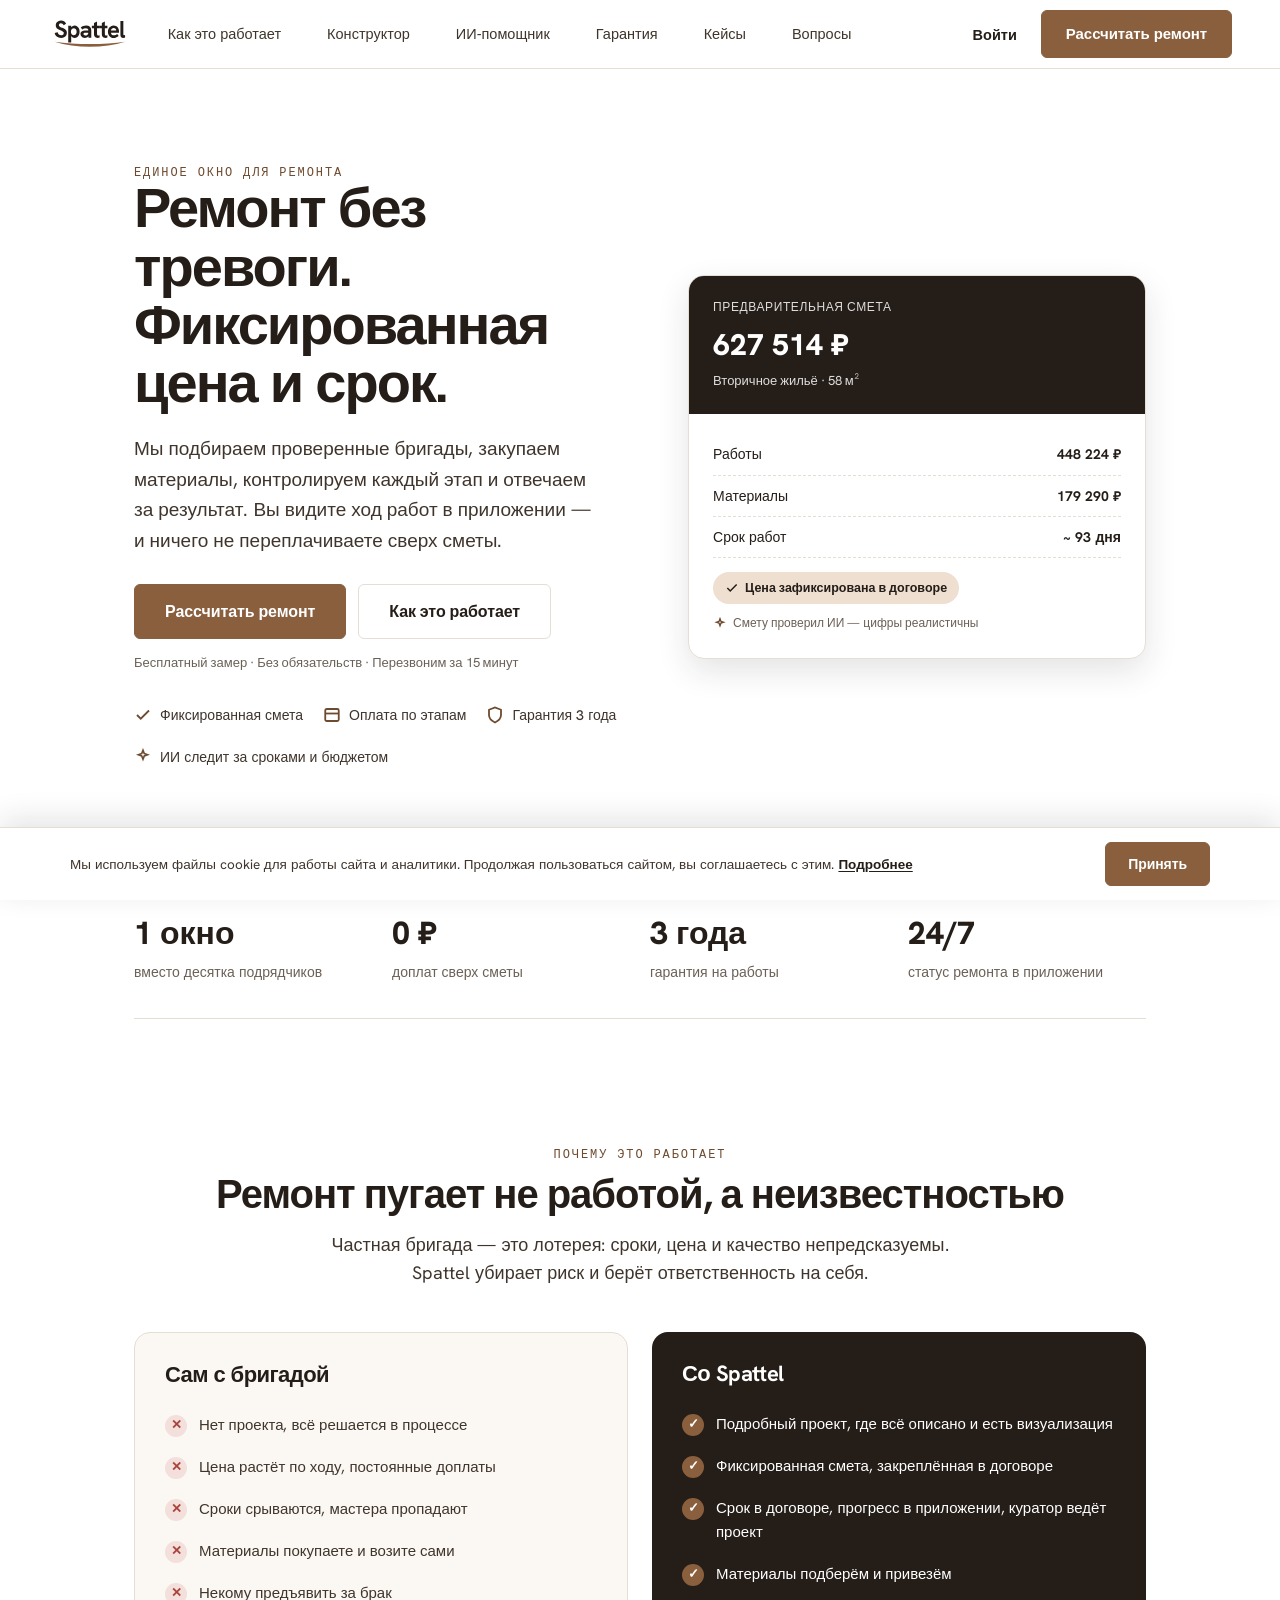
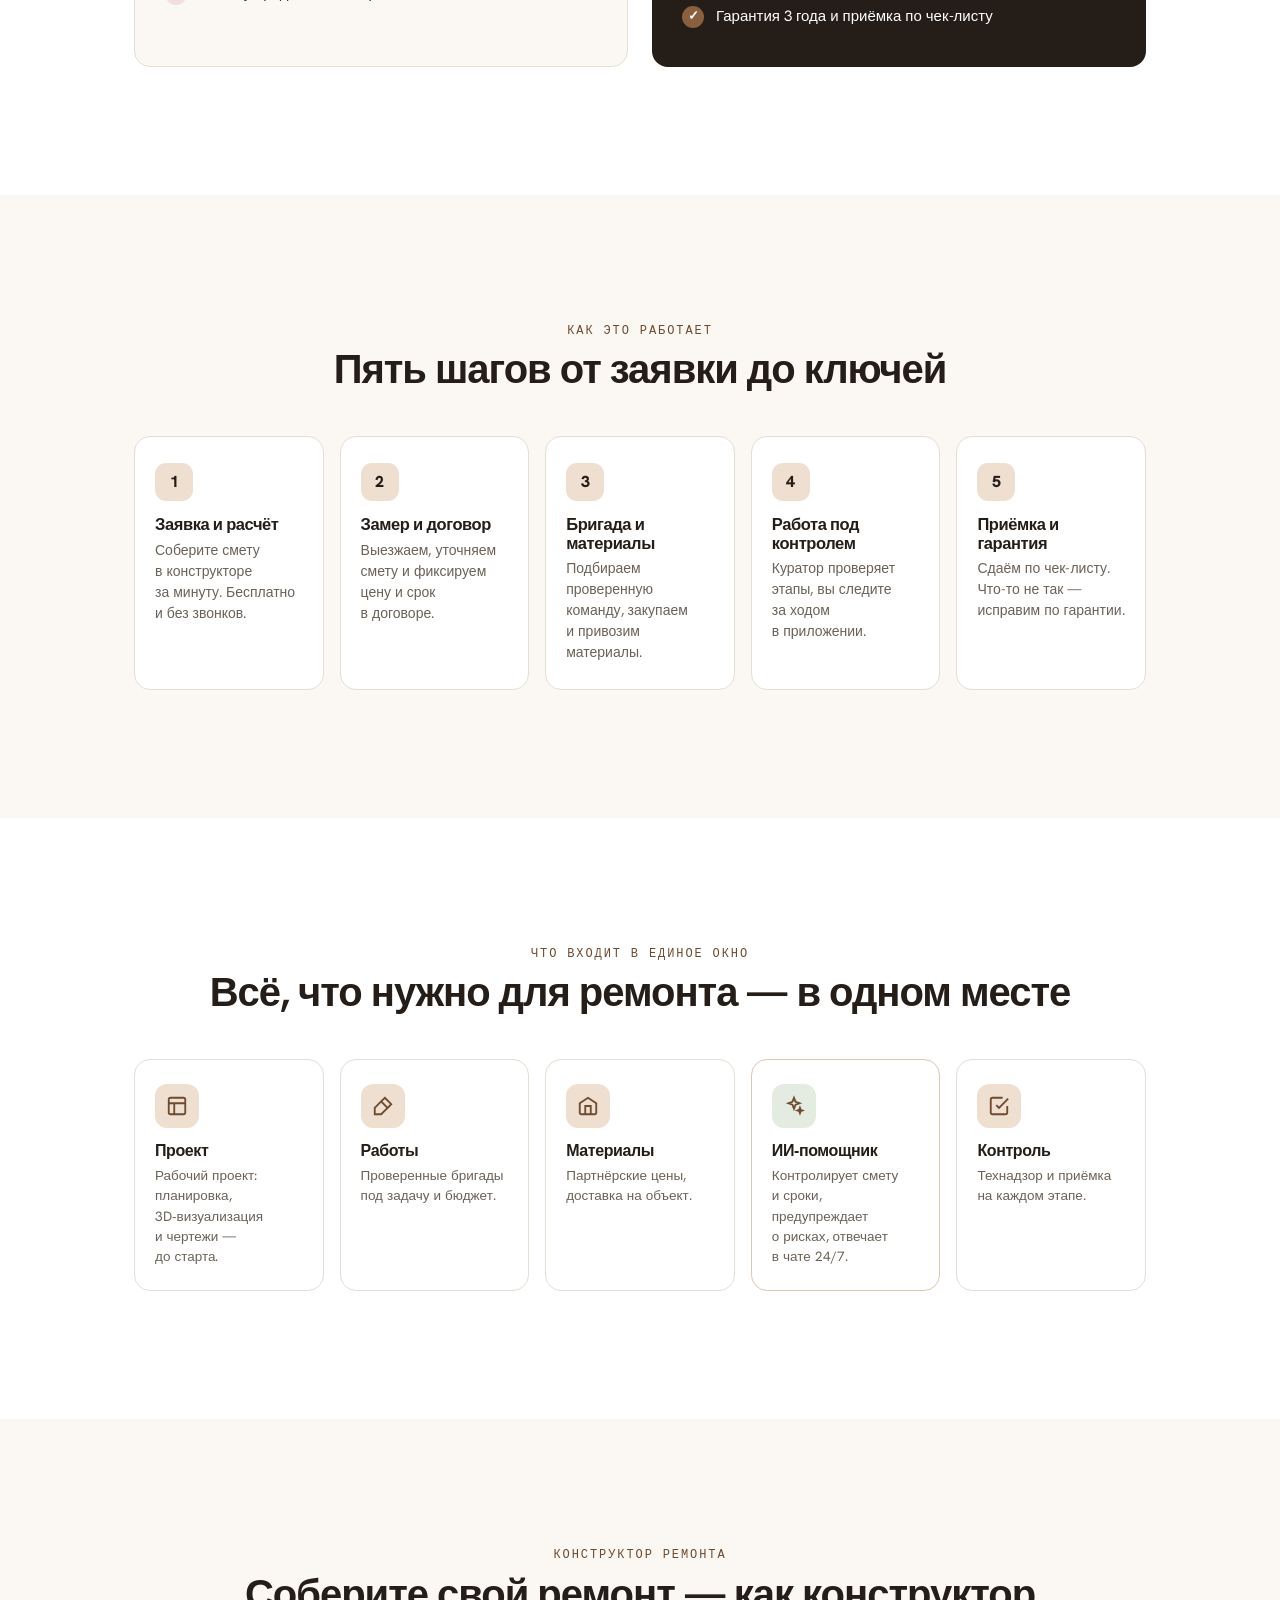
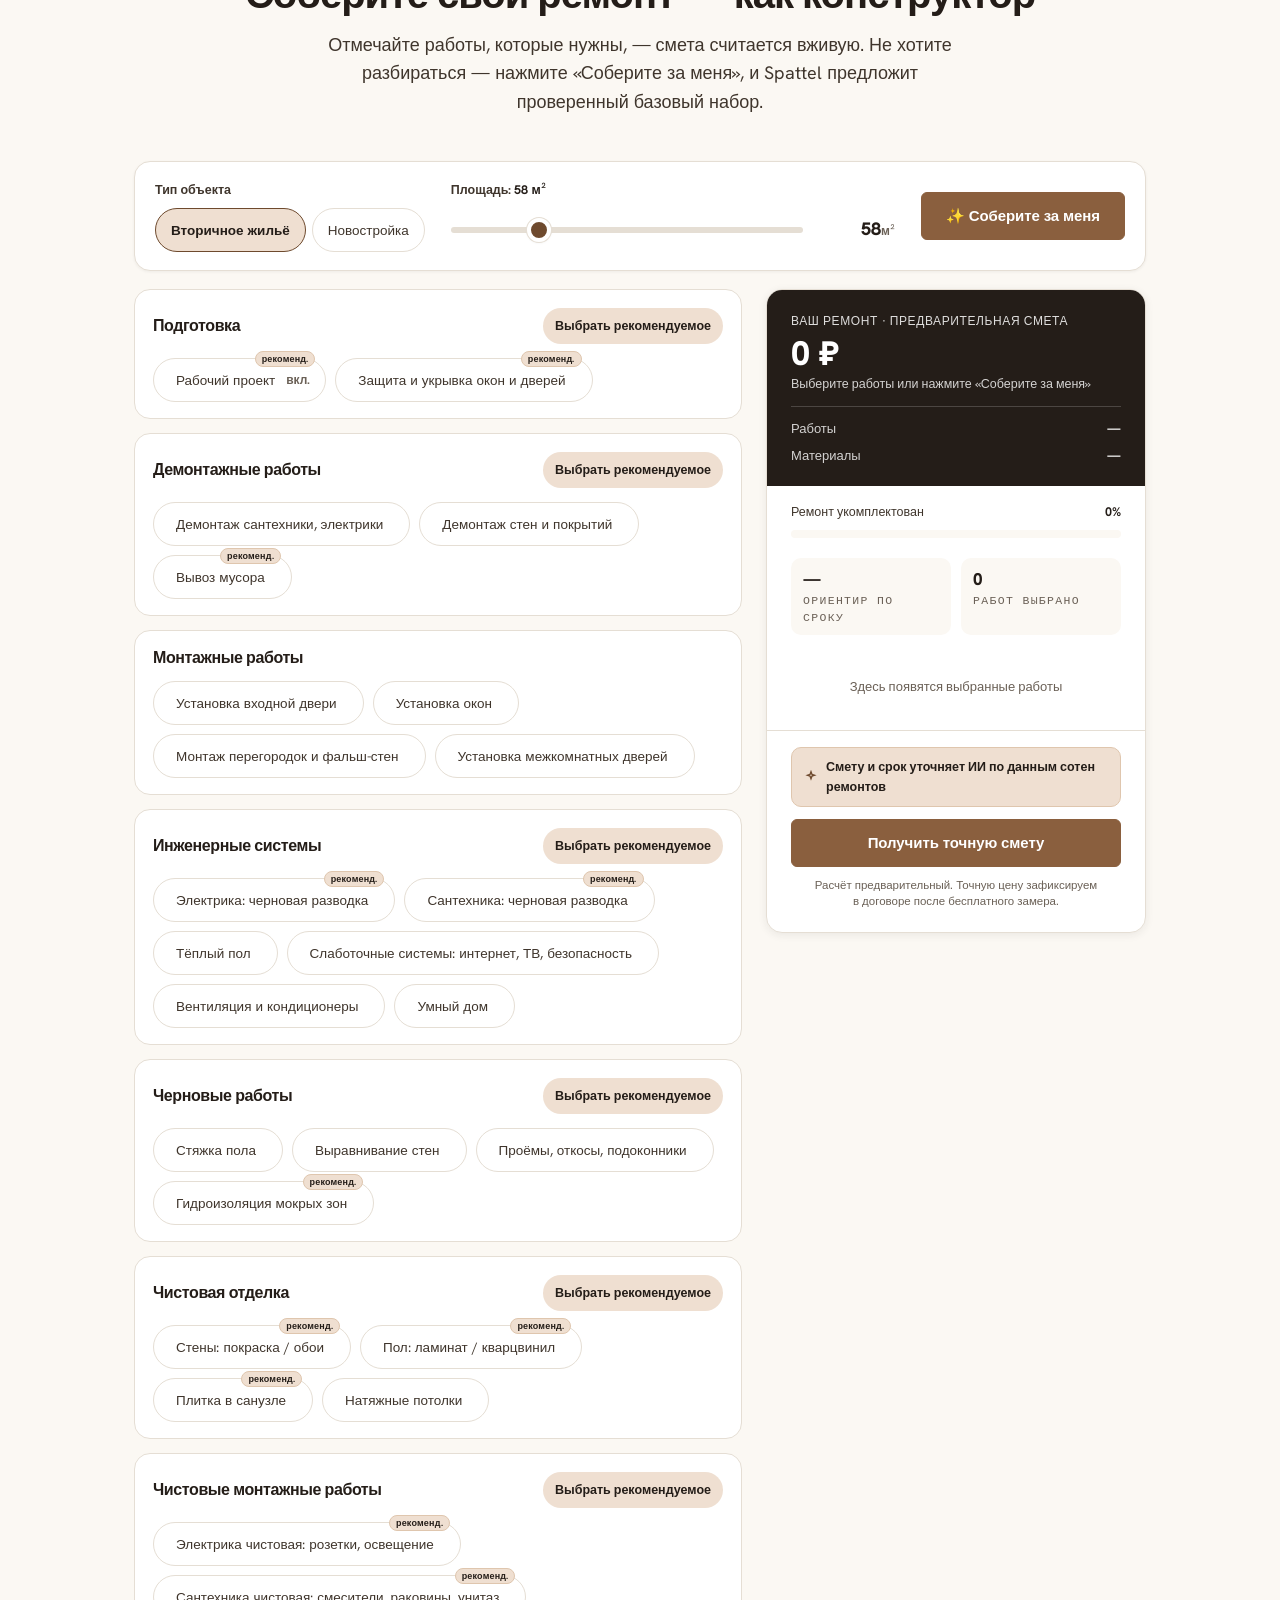
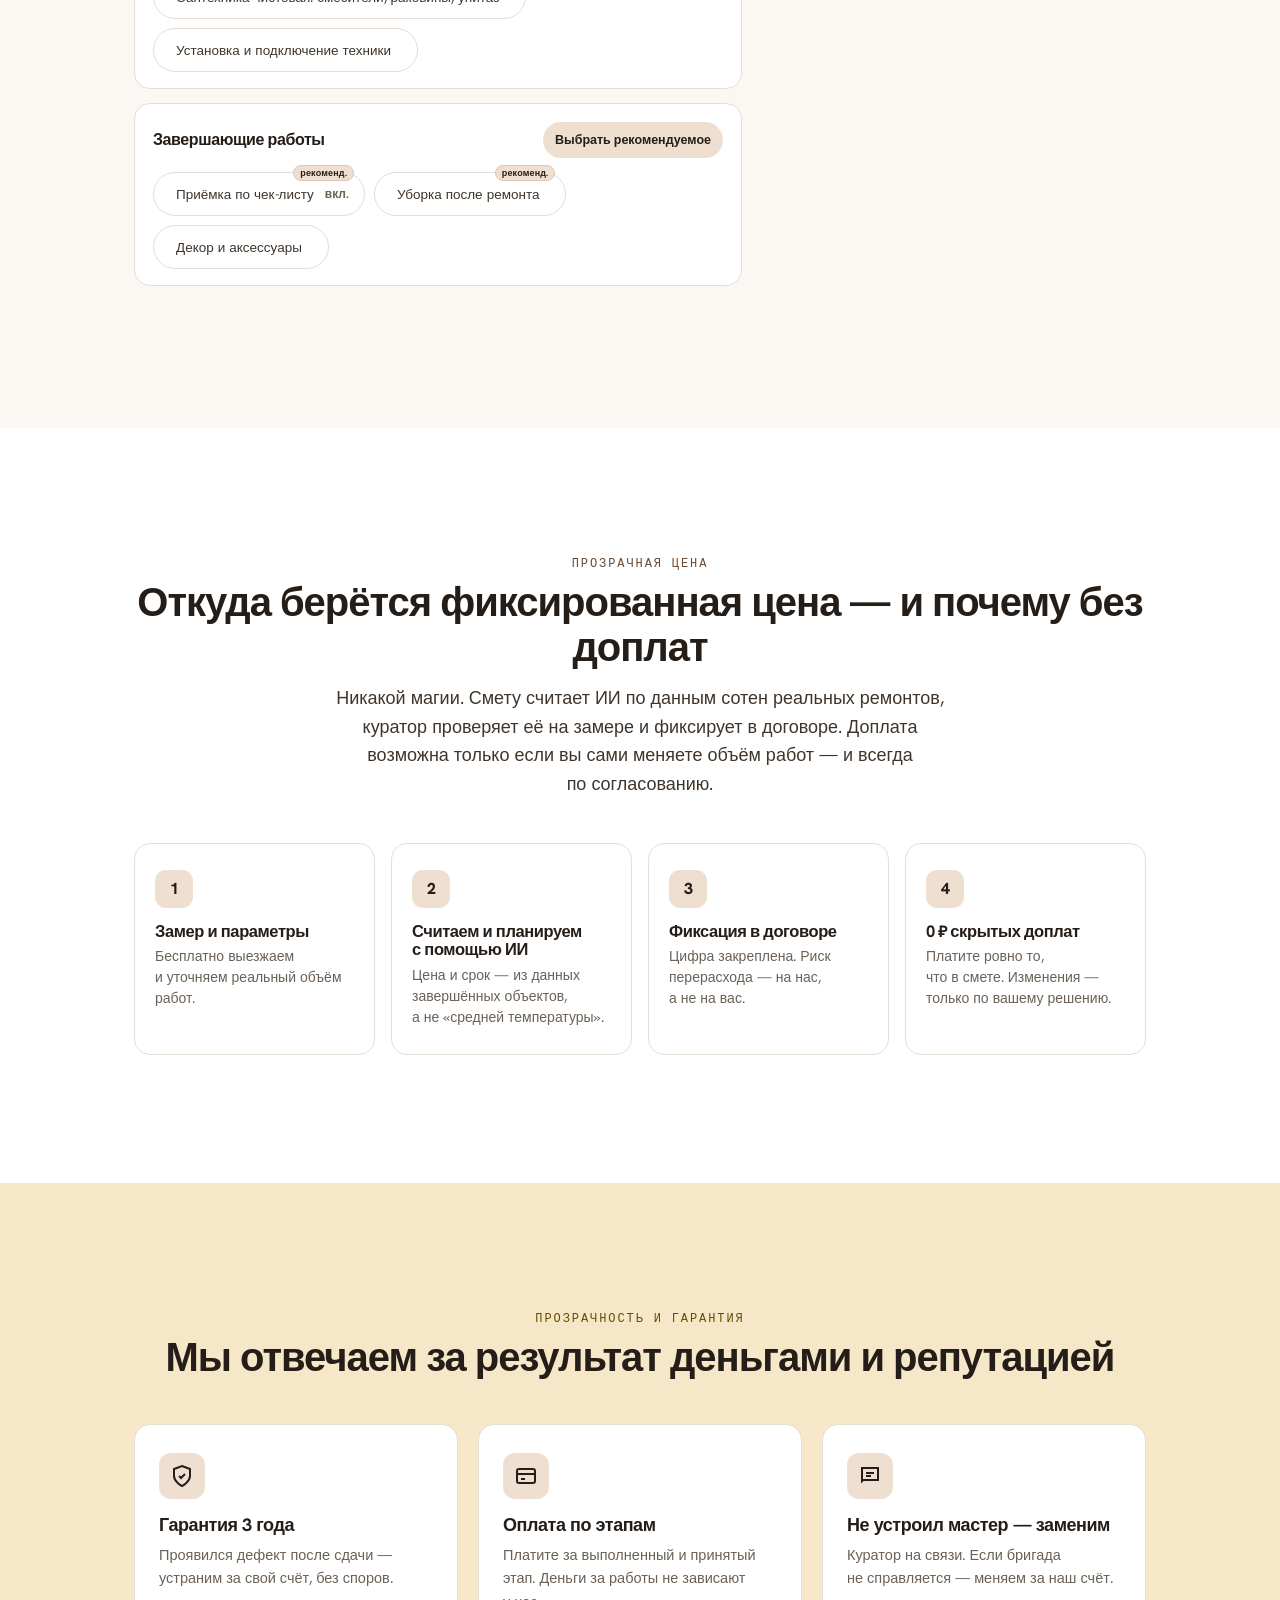
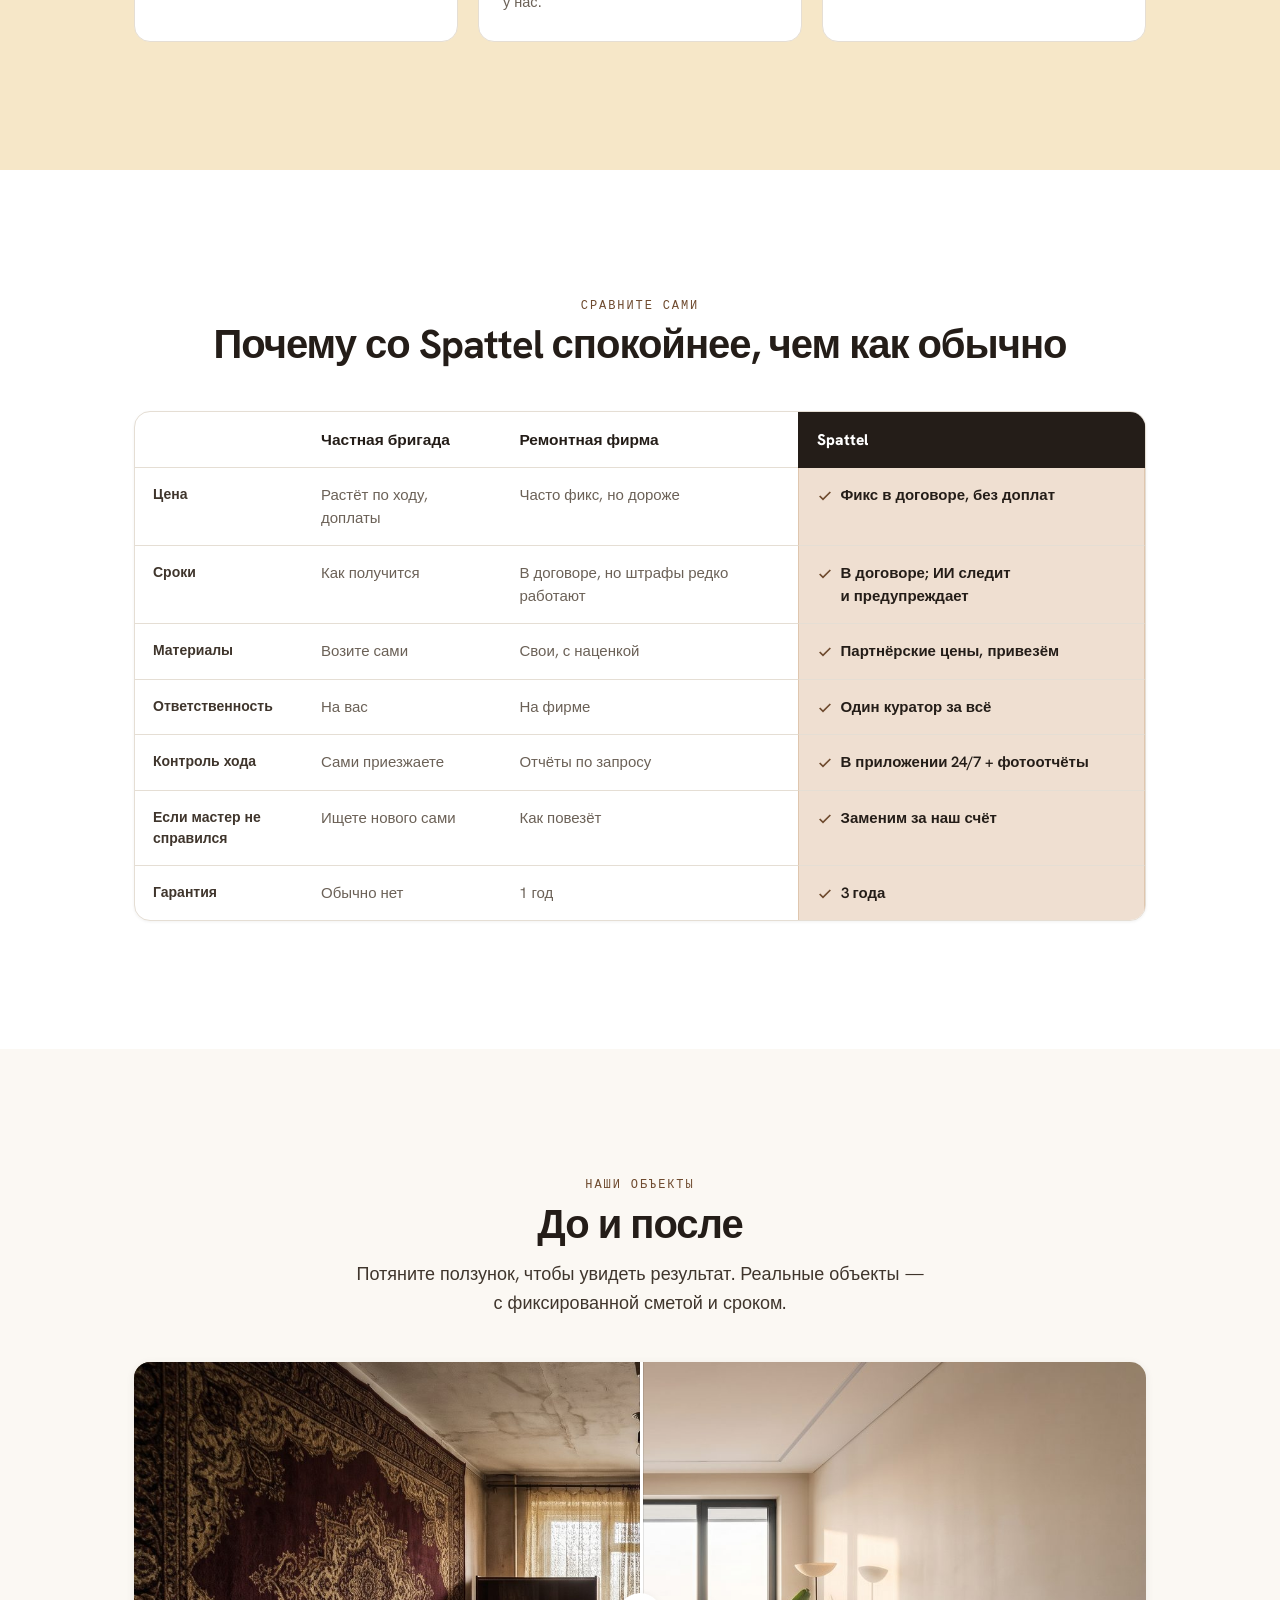
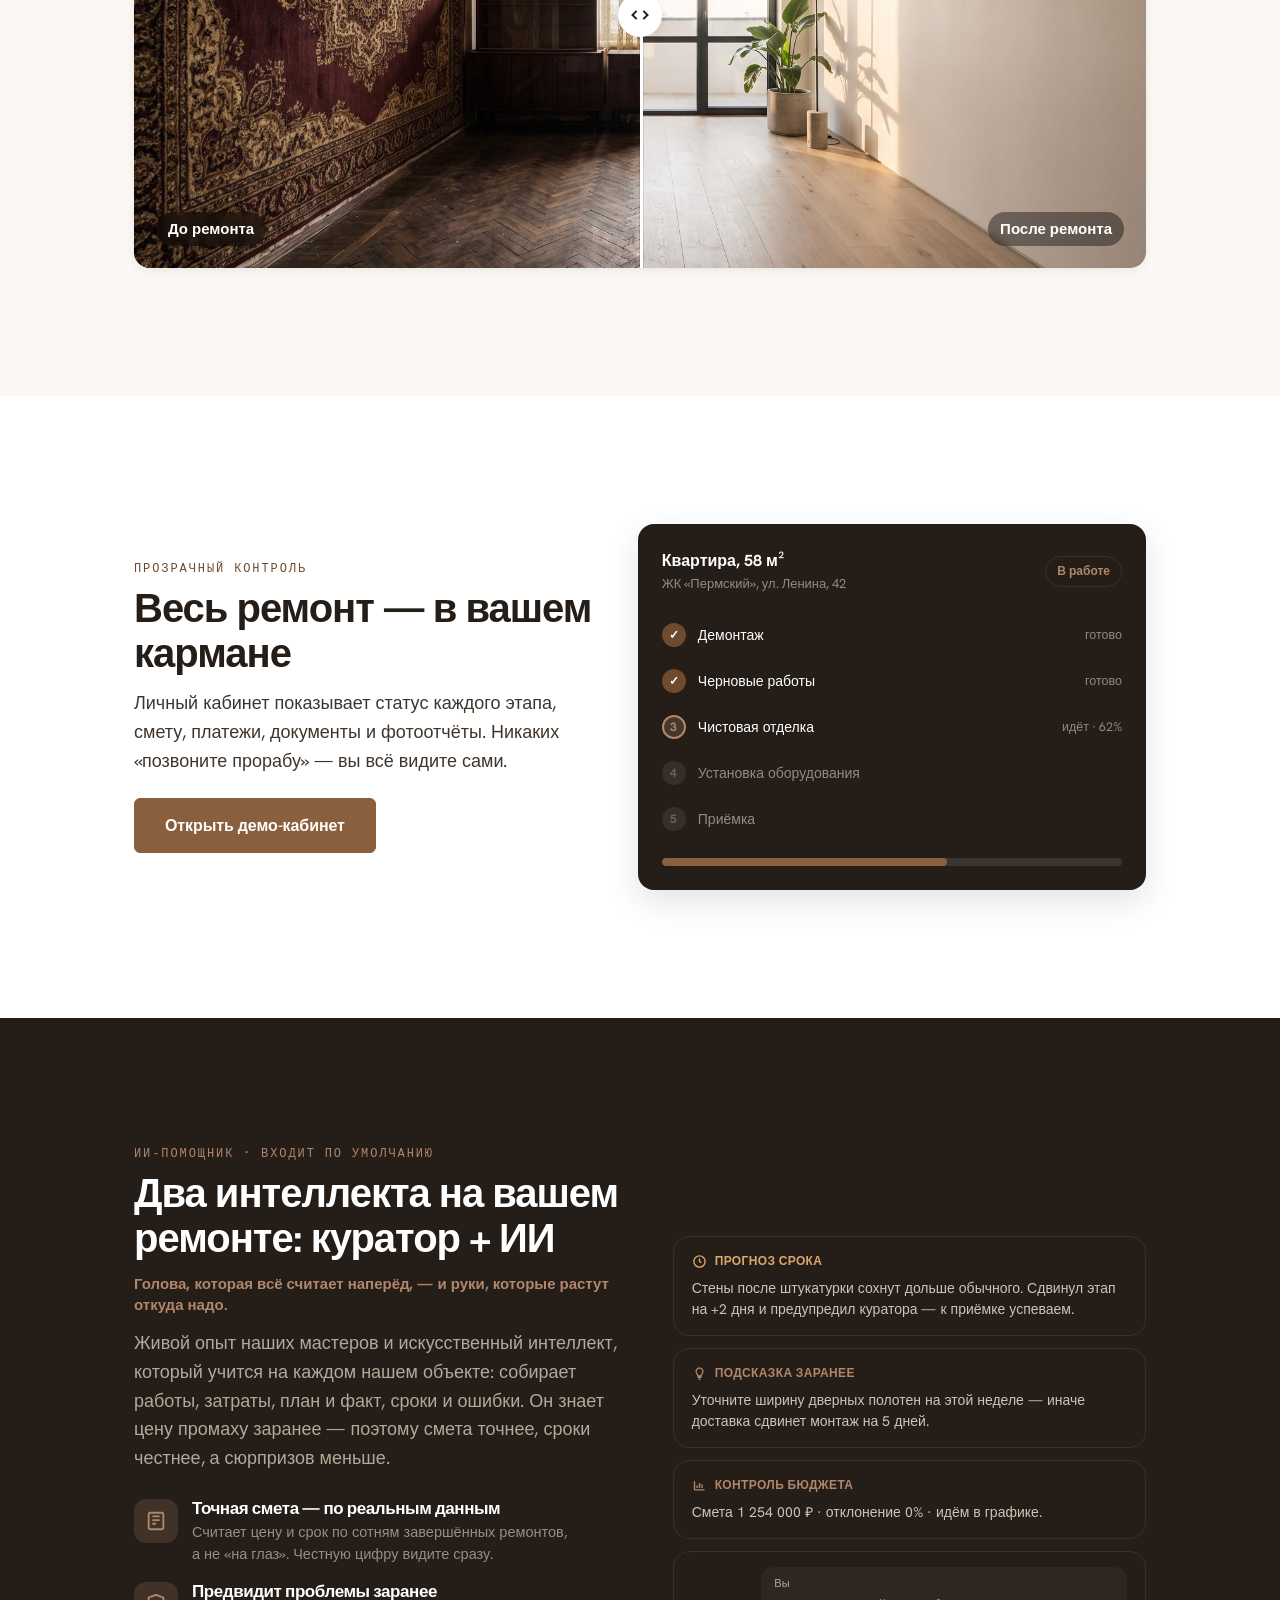
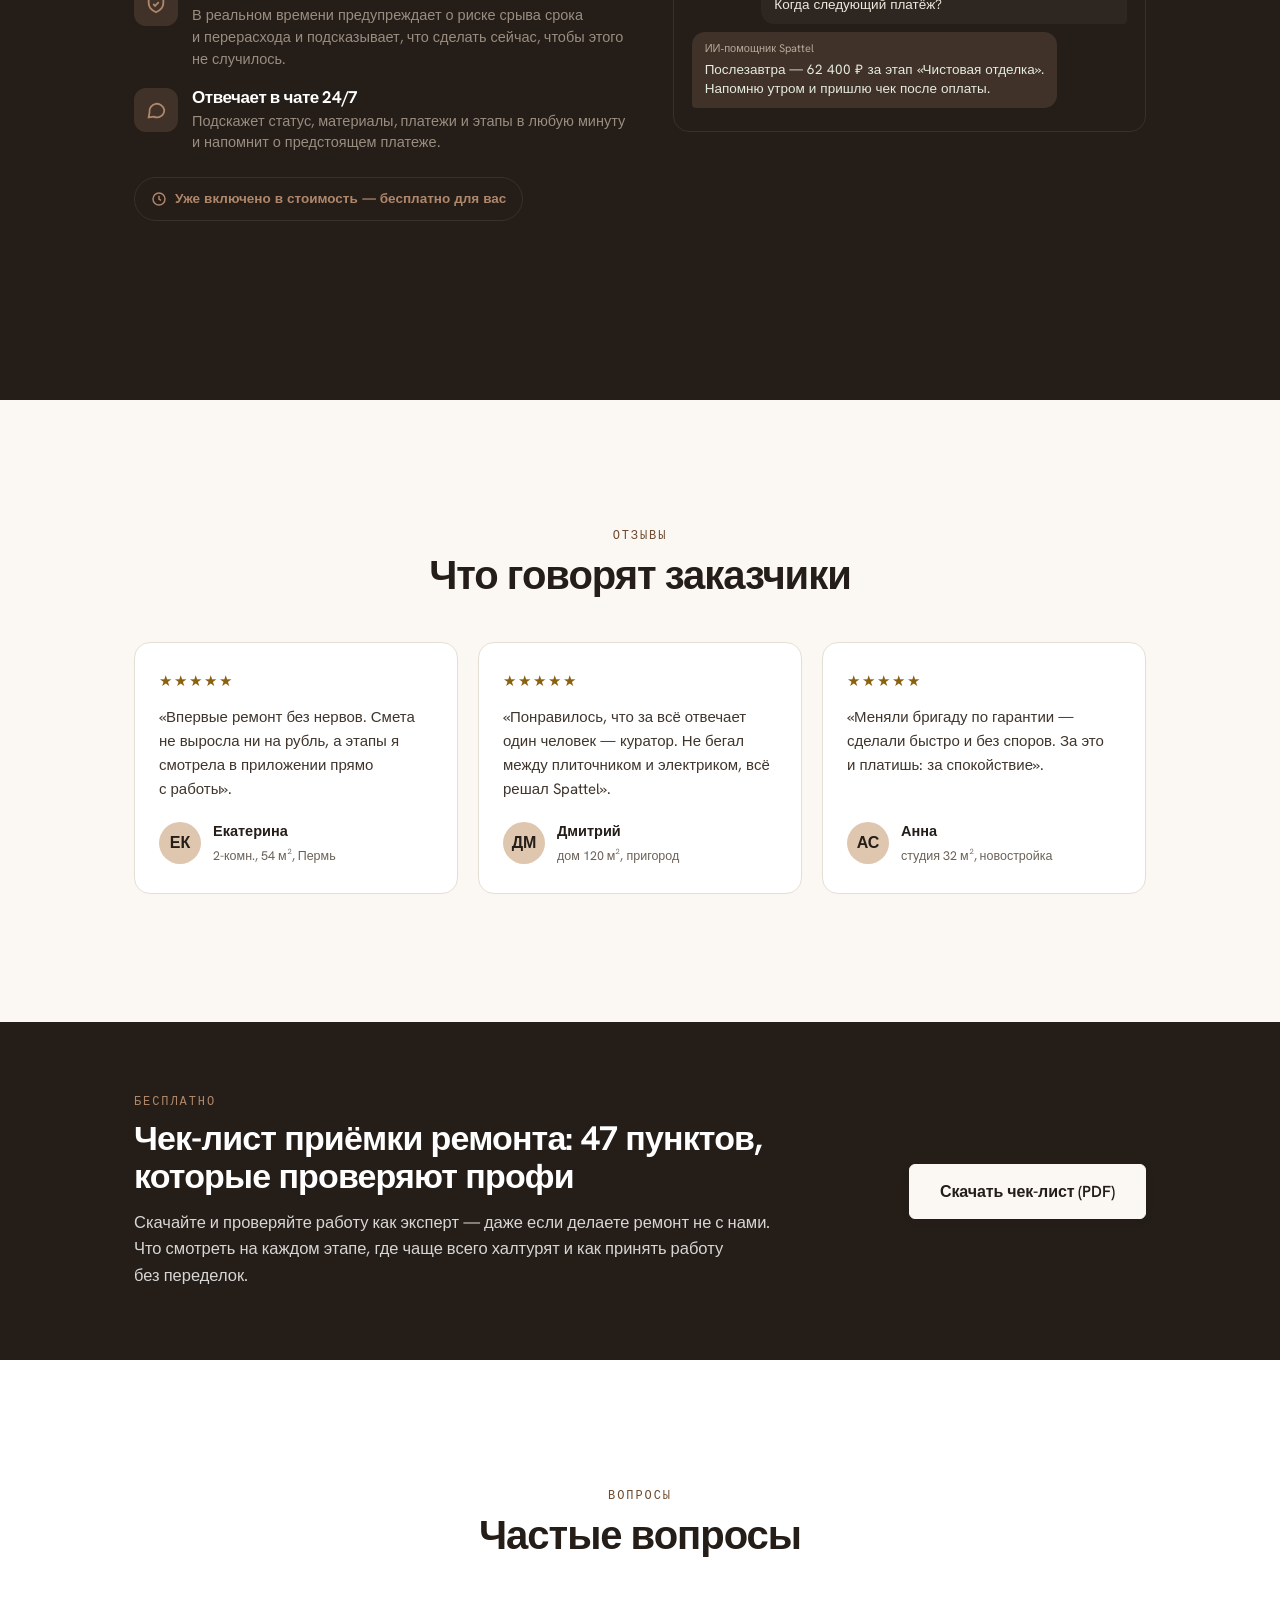
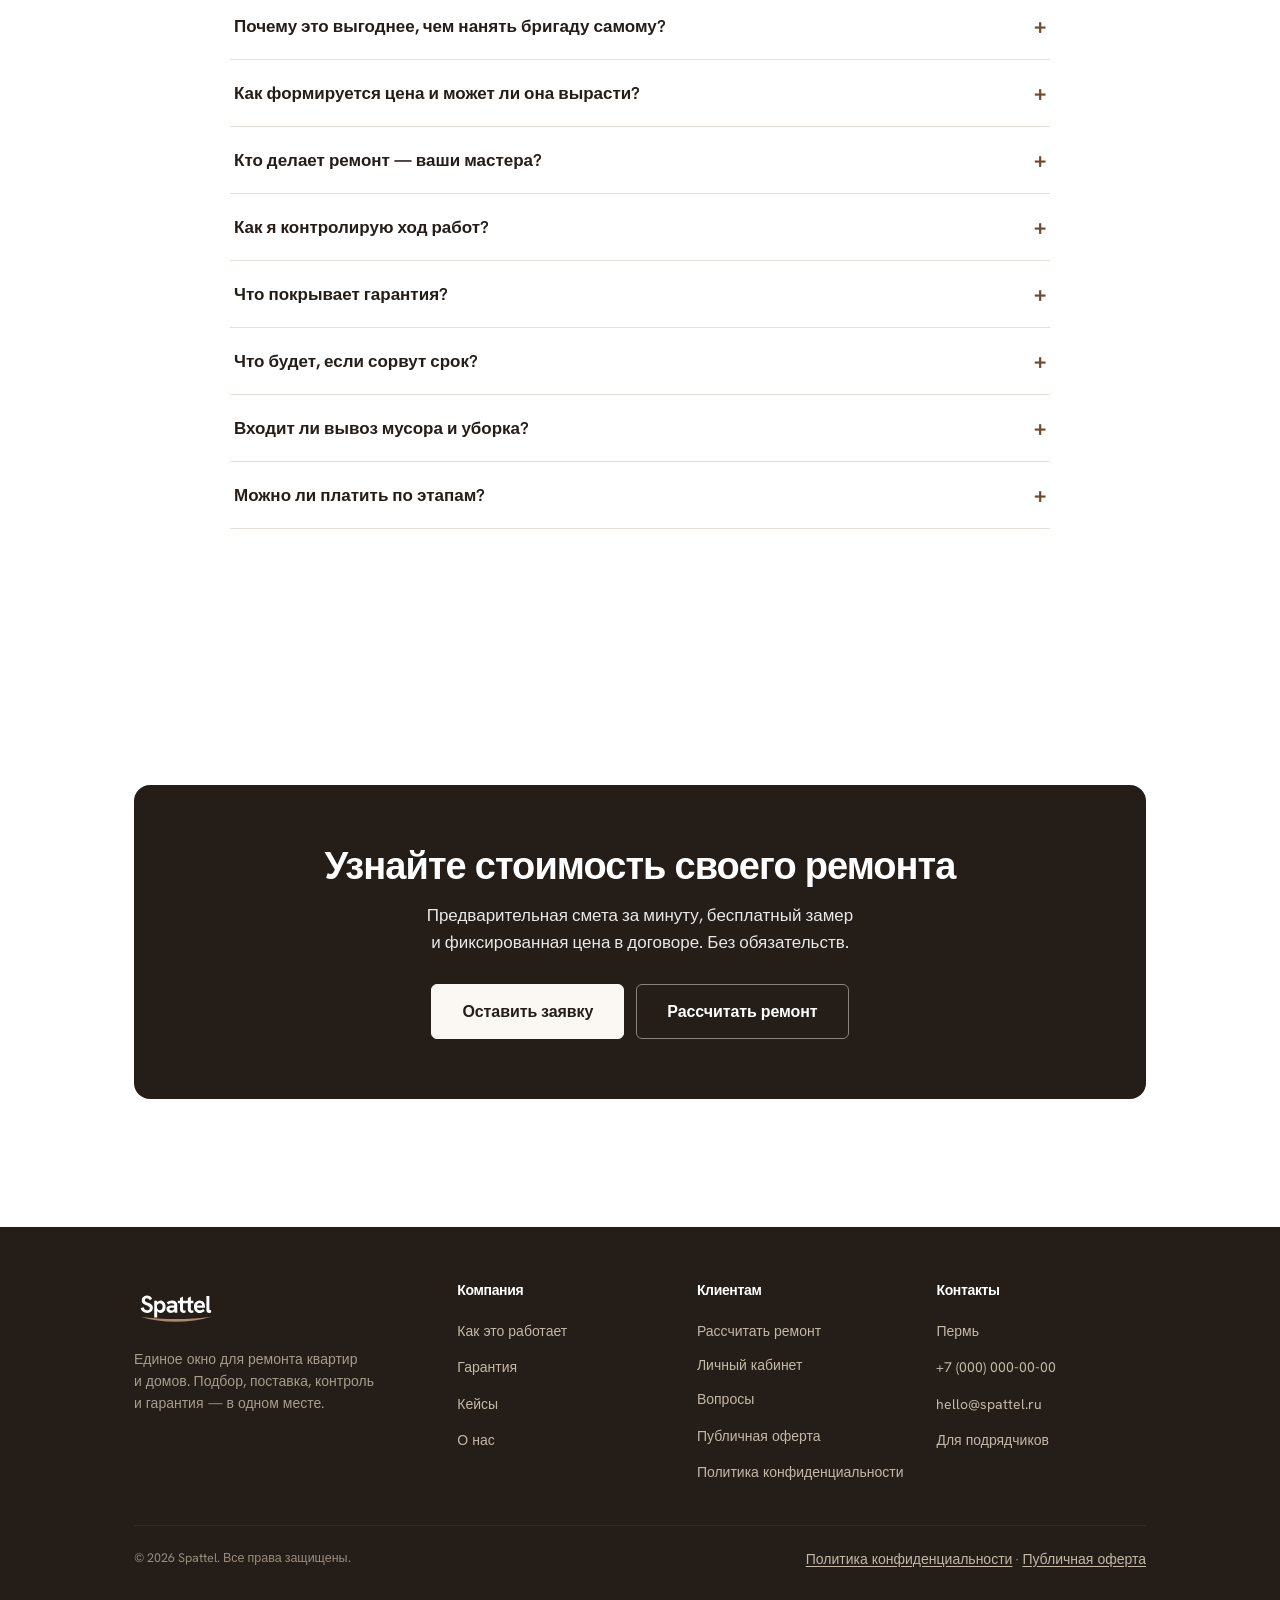
==== commit 868d08f1: "Update site to v5.0: new sand/espresso design system Replace the mint-green palette (Manrope/Inter) " ====
--- a/site/index.html
+++ b/site/index.html
@@ -1,7 +1,138 @@
-<!DOCTYPE html><html lang="ru"><head><meta charset="UTF-8"><meta name="viewport" content="width=device-width, initial-scale=1.0"><title>Spattel — ремонт под ключ без тревоги. Единое окно, фикс-цена, гарантия</title><meta name="description" content="Spattel — единое окно для ремонта квартиры и дома в Перми. Конструктор сметы за минуту, проверенные бригады, фиксированная цена, контроль этапов в личном кабинете и гарантия 3 года."><meta property="og:title" content="Spattel — ремонт без тревоги. Фиксированная цена и срок"><meta property="og:description" content="Единое окно для ремонта: подбор бригад, материалы, контроль этапов и гарантия. Соберите смету в конструкторе за минуту."><meta property="og:type" content="website"><meta property="og:locale" content="ru_RU"><meta property="og:site_name" content="Spattel"><link rel="icon" href="data:image/svg+xml,%3Csvg xmlns='http://www.w3.org/2000/svg' viewBox='0 0 120 120'%3E%3Cpath fill='none' stroke='%2316A34A' stroke-width='15' stroke-linecap='butt' d='M86,42 C86,27 58,24 46,34 C33,45 47,55 60,60 C75,66 88,77 74,90 C61,101 40,98 34,84'/%3E%3C/svg%3E"><link rel="preconnect" href="https://fonts.googleapis.com"><link rel="preconnect" href="https://fonts.gstatic.com" crossorigin><link href="https://fonts.googleapis.com/css2?family=Manrope:wght@500;600;700;800&family=Poppins:wght@500;600;700&family=Inter:wght@400;500;600&display=swap" rel="stylesheet">
-<style>:root{--ink:#0E1116;--ink7:#3A4149;--ink5:#6B7480;--paper:#FFFFFF;--paper50:#F4F7F5;--line:#E6E8EB;--g50:#E9FBEF;--g100:#C8F5D6;--g400:#4ADE80;--g500:#22C55E;--g600:#16A34A;--g700:#15803D;--g900:#14532D;--z-proj:#16A34A;--z-work:#E0A21B;--z-spec:#3B82F6;--z-you:#E24C43;--r-sm:8px;--r-md:12px;--r-lg:16px;--r-xl:24px;--pill:999px;--sh-sm:0 2px 8px rgba(14,17,22,.06);--sh-md:0 10px 30px rgba(14,17,22,.08);--sh-lg:0 24px 60px rgba(14,17,22,.12);--dur:.18s;--ease:cubic-bezier(.2,0,0,1);}*{box-sizing:border-box;margin:0;padding:0;}html{scroll-behavior:smooth;-webkit-text-size-adjust:100%;}body{font-family:'Inter',system-ui,-apple-system,'Segoe UI',Roboto,sans-serif;color:var(--ink);background:var(--paper);line-height:1.6;font-size:16px;}h1,h2,h3,h4{font-family:'Manrope',system-ui,sans-serif;font-weight:800;line-height:1.12;letter-spacing:-.02em;}a{color:inherit;text-decoration:none;}img,svg{display:block;}button{font-family:inherit;}.wrap{max-width:1200px;margin:0 auto;padding:0 20px;}.mark{fill:none;stroke:currentColor;stroke-width:15;stroke-linecap:butt;}section{padding:88px 0;}section[id],#calcPanel,#top{scroll-margin-top:84px;}.eyebrow{color:var(--g700);font-weight:600;font-size:13px;letter-spacing:.08em;text-transform:uppercase;}.center{text-align:center;}.muted{color:var(--ink5);}.h2{font-size:clamp(28px,4.4vw,40px);margin:10px 0 14px;}.lead{font-size:18px;color:var(--ink7);max-width:640px;}.center .lead{margin:0 auto;}.sec-head{margin-bottom:44px;}:focus-visible{outline:2px solid var(--g600);outline-offset:2px;border-radius:4px;}.on-dark:focus-visible,.btn-white:focus-visible{outline-color:#fff;}.skip{position:absolute;left:-9999px;top:0;z-index:200;background:var(--g700);color:#fff;padding:12px 20px;border-radius:0 0 var(--r-md) 0;font-weight:600;}.skip:focus{left:0;}.reveal{opacity:0;transform:translateY(18px);transition:opacity .55s var(--ease),transform .55s var(--ease);}.reveal.in{opacity:1;transform:none;}@media(prefers-reduced-motion:reduce){html{scroll-behavior:auto;}*,*::before,*::after{animation-duration:.001s!important;animation-iteration-count:1!important;transition-duration:.001s!important;}.reveal{opacity:1;transform:none;}}.btn{display:inline-flex;align-items:center;justify-content:center;gap:8px;font-family:'Manrope',sans-serif;font-weight:700;font-size:15px;line-height:1.2;white-space:nowrap;border-radius:var(--r-md);padding:14px 24px;min-height:48px;cursor:pointer;border:1.5px solid transparent;transition:transform var(--dur) var(--ease),background var(--dur),border-color var(--dur);}.btn:hover{transform:translateY(-1px);}.btn:active{transform:translateY(0);}.btn-primary{background:var(--g700);color:#fff;}.btn-primary:hover{background:var(--g900);}.btn-ghost{background:transparent;color:var(--g700);border-color:var(--line);}.btn-ghost:hover{border-color:var(--g600);}.btn-white{background:#fff;color:var(--g900);}.btn-white:hover{background:var(--g50);}.btn-lg{padding:17px 30px;font-size:16px;min-height:54px;}header.site{position:sticky;top:0;z-index:50;background:rgba(255,255,255,.88);backdrop-filter:blur(12px);-webkit-backdrop-filter:blur(12px);border-bottom:1px solid var(--line);}.nav{display:flex;align-items:center;gap:24px;height:68px;}.logo{display:inline-flex;align-items:center;color:var(--g600);border-radius:6px;--logo-word:#292420;}.logo .word{font-family:'Poppins','Manrope',sans-serif;font-weight:500;font-size:21px;letter-spacing:-.01em;color:var(--ink);line-height:1;}.logo .logo-mark{height:38px;width:auto;display:block;}.nav .links{display:flex;gap:6px;font-size:14.5px;font-weight:500;color:var(--ink7);}.nav .links a{padding:10px 12px;border-radius:var(--r-sm);transition:color var(--dur),background var(--dur);}.nav .links a:hover{color:var(--g700);background:var(--g50);}.nav .spacer{flex:1;}.nav .actions{display:flex;gap:10px;align-items:center;}.link-btn{font-family:'Manrope',sans-serif;font-weight:700;font-size:14.5px;padding:12px 14px;min-height:44px;color:var(--ink);background:none;border:none;cursor:pointer;border-radius:var(--r-sm);display:inline-flex;align-items:center;}.link-btn:hover{color:var(--g700);}.burger{display:none;background:none;border:none;cursor:pointer;padding:10px;width:44px;height:44px;border-radius:var(--r-sm);color:var(--ink);}.burger svg{margin:0 auto;}.burger .ic-x{display:none;}.burger[aria-expanded="true"] .ic-bars{display:none;}.burger[aria-expanded="true"] .ic-x{display:block;}.mnav{display:none;position:fixed;top:68px;left:0;right:0;bottom:0;z-index:49;background:#fff;padding:16px 20px 32px;overflow-y:auto;}.mnav.open{display:block;}.mnav a{display:flex;align-items:center;min-height:52px;padding:0 6px;font-family:'Manrope',sans-serif;font-weight:700;font-size:19px;border-bottom:1px solid var(--line);}.mnav .btn{width:100%;margin-top:20px;}body.menu-open{overflow:hidden;}.hero{padding:72px 0 60px;background:radial-gradient(1200px 500px at 80% -10%,var(--g50),transparent);}.hero-grid{display:grid;grid-template-columns:1.05fr .95fr;gap:48px;align-items:center;}.hero h1{font-size:clamp(34px,5.4vw,56px);line-height:1.04;}.hero h1 .hl{color:var(--g700);}.hero p.sub{font-size:19px;color:var(--ink7);margin:22px 0 28px;max-width:520px;}.hero-cta{display:flex;gap:12px;flex-wrap:wrap;align-items:center;}.trust-row{display:flex;gap:20px;margin-top:30px;flex-wrap:wrap;}.trust-row .t{display:flex;align-items:center;gap:8px;font-size:14px;color:var(--ink7);font-weight:500;}.trust-row .t svg{color:var(--g600);flex:none;}.hero-card{background:#fff;border:1px solid var(--line);border-radius:var(--r-xl);box-shadow:var(--sh-lg);overflow:hidden;max-width:460px;justify-self:end;width:100%;}.hc-top{background:linear-gradient(135deg,var(--g600),var(--g900));padding:22px 24px;color:#fff;}.hc-top .lbl{font-size:12px;opacity:.85;letter-spacing:.05em;text-transform:uppercase;}.hc-top .price{font-family:'Manrope',sans-serif;font-weight:800;font-size:30px;margin-top:4px;}.hc-top .sub{font-size:13px;opacity:.85;margin-top:2px;}.hc-body{padding:20px 24px 24px;}.hc-row{display:flex;justify-content:space-between;gap:12px;padding:9px 0;font-size:14px;border-bottom:1px dashed var(--line);}.hc-row:last-of-type{border:none;}.hc-row b{font-family:'Manrope',sans-serif;white-space:nowrap;}.hc-badge{display:inline-flex;align-items:center;gap:6px;background:var(--g50);color:var(--g700);font-weight:600;font-size:12.5px;border-radius:var(--pill);padding:6px 12px;margin-top:14px;}.stats{display:grid;grid-template-columns:repeat(4,1fr);gap:20px;padding:34px 0;border-top:1px solid var(--line);border-bottom:1px solid var(--line);}.stat b{font-family:'Manrope',sans-serif;font-weight:800;font-size:32px;display:block;color:var(--ink);}.stat span{font-size:14px;color:var(--ink5);}.ps{display:grid;grid-template-columns:1fr 1fr;gap:24px;}.ps .col{border-radius:var(--r-lg);padding:30px;}.ps .bad{background:var(--paper50);border:1px solid var(--line);}.ps .good{background:var(--g900);color:#fff;}.ps h3{font-size:22px;margin-bottom:16px;}.ps ul{list-style:none;}.ps li{display:flex;gap:12px;padding:9px 0;font-size:15px;align-items:flex-start;}.ps .bad li{color:var(--ink7);}.ps .ic{flex:none;width:22px;height:22px;margin-top:2px;border-radius:99px;display:flex;align-items:center;justify-content:center;font-size:13px;font-weight:700;}.ps .bad .ic{background:#F0DADA;color:#C4453D;}.ps .good .ic{background:var(--g500);color:#fff;}.steps{display:grid;grid-template-columns:repeat(5,1fr);gap:16px;}.step{position:relative;padding:26px 20px;background:#fff;border:1px solid var(--line);border-radius:var(--r-lg);transition:box-shadow var(--dur),transform var(--dur) var(--ease);}.step:hover{box-shadow:var(--sh-md);transform:translateY(-3px);}.step .n{width:38px;height:38px;border-radius:11px;background:var(--g50);color:var(--g700);font-family:'Manrope',sans-serif;font-weight:800;display:flex;align-items:center;justify-content:center;margin-bottom:14px;}.step h3{font-size:16.5px;margin-bottom:6px;}.step p{font-size:14px;color:var(--ink5);line-height:1.5;}.inc{display:grid;grid-template-columns:repeat(5,1fr);gap:16px;}.inc .c{padding:24px 20px;border:1px solid var(--line);border-radius:var(--r-lg);background:#fff;transition:box-shadow var(--dur),transform var(--dur) var(--ease);}.inc .c:hover{box-shadow:var(--sh-md);transform:translateY(-3px);}.inc .c .ico{width:44px;height:44px;border-radius:12px;background:var(--g50);display:flex;align-items:center;justify-content:center;color:var(--g600);margin-bottom:14px;}.inc h3{font-size:16px;margin-bottom:5px;}.inc p{font-size:13.5px;color:var(--ink5);line-height:1.5;}.calc-sec{background:var(--paper50);}.controls{background:#fff;border:1px solid var(--line);border-radius:var(--r-lg);padding:18px 20px;margin-bottom:18px;display:flex;gap:26px;align-items:center;flex-wrap:wrap;box-shadow:var(--sh-sm);}.controls .grp{display:flex;flex-direction:column;gap:8px;}.controls .grp>span{font-family:'Manrope',sans-serif;font-weight:700;font-size:12.5px;color:var(--ink7);}.tseg{display:flex;gap:6px;flex-wrap:wrap;}.tseg button{font-size:13.5px;font-weight:500;padding:10px 15px;min-height:44px;border:1.5px solid var(--line);background:#fff;border-radius:var(--pill);cursor:pointer;color:var(--ink7);transition:border-color var(--dur),background var(--dur),color var(--dur);}.tseg button:hover{border-color:var(--g400);}.tseg button[aria-pressed="true"]{border-color:var(--g600);background:var(--g50);color:var(--g900);font-weight:600;}.area-grp{flex:1;min-width:250px;}.range-wrap{display:flex;align-items:center;gap:14px;min-height:44px;}input[type=range]{-webkit-appearance:none;appearance:none;width:100%;height:6px;border-radius:99px;background:var(--line);outline-offset:8px;cursor:pointer;}input[type=range]::-webkit-slider-thumb{-webkit-appearance:none;width:24px;height:24px;border-radius:99px;background:var(--g600);cursor:pointer;border:4px solid #fff;box-shadow:0 0 0 1px var(--line),var(--sh-sm);}input[type=range]::-moz-range-thumb{width:16px;height:16px;border-radius:99px;background:var(--g600);cursor:pointer;border:4px solid #fff;box-shadow:0 0 0 1px var(--line);}.area-val{font-family:'Manrope',sans-serif;font-weight:800;font-size:18px;white-space:nowrap;min-width:78px;text-align:right;}.area-val small{font-weight:600;font-size:12px;color:var(--ink5);}.magic{margin-left:auto;}.legend{display:flex;gap:16px;flex-wrap:wrap;margin-bottom:16px;font-size:12.5px;color:var(--ink7);}.legend .l{display:flex;align-items:center;gap:7px;}.legend .dot{width:10px;height:10px;border-radius:99px;flex:none;}.layout{display:grid;grid-template-columns:1fr 380px;gap:24px;align-items:start;}.group{background:#fff;border:1px solid var(--line);border-radius:var(--r-lg);padding:18px 18px 16px;margin-bottom:14px;}.group .gh{display:flex;align-items:center;gap:10px;margin-bottom:14px;flex-wrap:wrap;}.group .gh h3{font-size:16px;}.group .gh .cnt{font-size:12px;color:var(--ink5);font-weight:500;}.group .gh .all{margin-left:auto;font-family:'Manrope',sans-serif;font-weight:600;font-size:12.5px;color:var(--g700);cursor:pointer;padding:8px 12px;min-height:36px;border-radius:var(--pill);background:var(--g50);border:none;transition:background var(--dur);}.group .gh .all:hover{background:var(--g100);}.blocks{display:flex;flex-wrap:wrap;gap:9px;}.block{position:relative;display:inline-flex;align-items:center;gap:9px;padding:11px 15px 11px 13px;min-height:44px;border:1.5px solid var(--line);border-radius:var(--pill);background:#fff;cursor:pointer;font-size:13.5px;color:var(--ink7);text-align:left;transition:transform var(--dur) var(--ease),border-color var(--dur),background var(--dur),box-shadow var(--dur),color var(--dur);user-select:none;}.block:hover{border-color:var(--g400);transform:translateY(-1px);}.block .zdot{width:9px;height:9px;border-radius:99px;flex:none;}.block .chk{width:0;height:19px;border-radius:99px;flex:none;display:flex;align-items:center;justify-content:center;color:#fff;font-size:11px;opacity:0;overflow:hidden;transition:opacity var(--dur),width var(--dur);}.block .price{font-family:'Manrope',sans-serif;font-weight:700;font-size:12px;color:var(--ink5);margin-left:2px;white-space:nowrap;}.block[aria-pressed="true"]{background:var(--g600);border-color:var(--g600);color:#fff;box-shadow:var(--sh-sm);}.block[aria-pressed="true"] .zdot{box-shadow:0 0 0 2px rgba(255,255,255,.6);}.block[aria-pressed="true"] .price{color:rgba(255,255,255,.85);}.block[aria-pressed="true"] .chk{opacity:1;width:19px;border:2px solid rgba(255,255,255,.7);background:rgba(255,255,255,.18);}.block.pop{animation:pop .3s var(--ease);}@keyframes pop{0%{transform:scale(1)}40%{transform:scale(1.08)}100%{transform:scale(1)}}.block.rec::after{content:"рекоменд.";position:absolute;top:-8px;right:10px;font-size:9px;font-weight:700;color:var(--g700);background:var(--g50);border:1px solid var(--g100);border-radius:99px;padding:1px 6px;letter-spacing:.02em;transition:opacity var(--dur);}.block.rec[aria-pressed="true"]::after{opacity:0;}.panel{position:sticky;top:84px;background:#fff;border:1px solid var(--line);border-radius:var(--r-xl);box-shadow:var(--sh-md);overflow:hidden;}.panel .top{background:linear-gradient(150deg,var(--g700),var(--g900));color:#fff;padding:22px 24px 20px;}.panel .top .olbl{font-size:12px;opacity:.85;letter-spacing:.05em;text-transform:uppercase;}.panel .top .price{font-family:'Manrope',sans-serif;font-weight:800;font-size:34px;line-height:1.05;margin:5px 0 2px;font-variant-numeric:tabular-nums;}.panel .top .sub{font-size:12.5px;opacity:.8;min-height:18px;}.obreak{margin-top:12px;padding-top:12px;border-top:1px solid rgba(255,255,255,.18);display:flex;flex-direction:column;gap:6px}.obreak .obrow{display:flex;justify-content:space-between;font-size:13px}.obreak .obrow span{opacity:.8}.obreak .obrow b{font-family:'Manrope',sans-serif}
-.cover{padding:16px 24px 6px;}.cover .cl{display:flex;justify-content:space-between;font-size:12.5px;margin-bottom:8px;color:var(--ink7);}.cover .cl b{font-family:'Manrope',sans-serif;color:var(--g700);}.cbar{height:8px;background:var(--paper50);border-radius:99px;overflow:hidden;}.cbar i{display:block;height:100%;width:0;background:linear-gradient(90deg,var(--g500),var(--g400));border-radius:99px;transition:width .35s var(--ease);}.meta{display:flex;gap:10px;padding:14px 24px;}.meta .m{flex:1;background:var(--paper50);border-radius:var(--r-md);padding:10px 12px;}.meta .m b{font-family:'Manrope',sans-serif;font-weight:800;font-size:17px;display:block;font-variant-numeric:tabular-nums;}.meta .m span{font-size:11.5px;color:var(--ink5);}.sel{padding:4px 24px 8px;max-height:262px;overflow-y:auto;}.sel .empty{color:var(--ink5);font-size:13px;text-align:center;padding:24px 0;}.sitem{display:flex;align-items:center;gap:10px;padding:6px 0;border-bottom:1px solid var(--line);font-size:13px;}.sitem:last-child{border:none;}.sitem .zdot{width:8px;height:8px;border-radius:99px;flex:none;}.sitem .nm{flex:1;color:var(--ink7);}.sitem .pr{font-family:'Manrope',sans-serif;font-weight:700;font-size:12.5px;white-space:nowrap;font-variant-numeric:tabular-nums;}.sitem .x{color:var(--ink5);cursor:pointer;font-size:17px;line-height:1;width:32px;height:32px;flex:none;border:none;background:none;border-radius:var(--r-sm);display:flex;align-items:center;justify-content:center;transition:color var(--dur),background var(--dur);}.sitem .x:hover{color:var(--z-you);background:var(--paper50);}.panel .foot{padding:16px 24px 22px;border-top:1px solid var(--line);}.panel .foot .btn{width:100%;}.panel .foot .note{font-size:11.5px;color:var(--ink5);margin-top:10px;line-height:1.45;text-align:center;}.mobibar{display:none;position:fixed;left:0;right:0;bottom:0;z-index:45;background:#fff;border-top:1px solid var(--line);box-shadow:0 -8px 30px rgba(14,17,22,.1);padding:10px 16px calc(10px + env(safe-area-inset-bottom));transform:translateY(110%);transition:transform .25s var(--ease);}.mobibar.show{transform:none;}.mobibar .in{display:flex;align-items:center;gap:14px;max-width:640px;margin:0 auto;}.mobibar .p{flex:1;min-width:0;}.mobibar .p b{font-family:'Manrope',sans-serif;font-weight:800;font-size:19px;display:block;line-height:1.15;font-variant-numeric:tabular-nums;white-space:nowrap;}.mobibar .p span{font-size:11.5px;color:var(--ink5);}.mobibar .btn{padding:12px 18px;min-height:46px;font-size:14px;flex:none;}.guar{display:grid;grid-template-columns:repeat(3,1fr);gap:20px;}.gcard{padding:28px 24px;border:1px solid var(--line);border-radius:var(--r-lg);background:#fff;}.gcard .ico{width:46px;height:46px;border-radius:12px;background:var(--g50);color:var(--g700);display:flex;align-items:center;justify-content:center;margin-bottom:16px;}.gcard h3{font-size:18px;margin-bottom:8px;}.gcard p{font-size:14.5px;color:var(--ink5);}.ba{position:relative;border-radius:var(--r-xl);overflow:hidden;box-shadow:var(--sh-md);aspect-ratio:16/8;user-select:none;-webkit-user-select:none;}.ba .layer{position:absolute;inset:0;display:flex;align-items:flex-end;padding:22px;font-family:'Manrope',sans-serif;font-weight:700;color:#fff;font-size:15px;}.ba .after{background:#1b1b1b url(img/case-after.jpg) center/cover;}.ba .before{background:#1b1b1b url(img/case-before.jpg) center/cover;clip-path:inset(0 50% 0 0);}.ba .tag{background:rgba(0,0,0,.4);padding:5px 12px;border-radius:99px;backdrop-filter:blur(4px);}.ba .after .tag{position:absolute;right:22px;bottom:22px;}.ba .handle{position:absolute;top:0;bottom:0;left:50%;width:3px;background:#fff;box-shadow:0 0 0 1px rgba(0,0,0,.1);pointer-events:none;}.ba .knob{position:absolute;top:50%;left:50%;transform:translate(-50%,-50%);width:44px;height:44px;border-radius:99px;background:#fff;box-shadow:var(--sh-md);display:flex;align-items:center;justify-content:center;color:var(--g700);pointer-events:none;}.ba input{position:absolute;inset:0;width:100%;height:100%;opacity:0;cursor:ew-resize;margin:0;touch-action:none;}.app{display:grid;grid-template-columns:.95fr 1.05fr;gap:44px;align-items:center;}.app-mock{background:#0B0F0D;border-radius:var(--r-xl);padding:24px;box-shadow:var(--sh-lg);color:#fff;max-width:560px;width:100%;}.app-mock .head{display:flex;justify-content:space-between;align-items:center;gap:12px;margin-bottom:18px;}.app-mock .head .ttl{font-family:'Manrope',sans-serif;font-weight:700;font-size:16px;}.app-mock .head .adr{color:#8A938C;font-size:13px;}.app-mock .badge{background:rgba(74,222,128,.15);color:var(--g400);font-weight:600;font-size:12px;padding:5px 11px;border-radius:99px;white-space:nowrap;}.app-step{display:flex;align-items:center;gap:12px;padding:11px 0;font-size:14px;}.app-step .tk{width:24px;height:24px;border-radius:99px;flex:none;display:flex;align-items:center;justify-content:center;font-size:12px;font-weight:700;}.app-step .tk.done{background:var(--g600);color:#fff;}.app-step .tk.now{background:rgba(74,222,128,.18);color:var(--g400);border:2px solid var(--g400);}.app-step .tk.off{background:rgba(255,255,255,.08);color:#6B7480;}.app-step .mut{color:#8A938C;margin-left:auto;font-size:12.5px;}.app-step .dim{color:#8A938C;}.app-bar{height:8px;background:rgba(255,255,255,.1);border-radius:99px;margin-top:16px;overflow:hidden;}.app-bar i{display:block;height:100%;width:62%;background:linear-gradient(90deg,var(--g500),var(--g400));border-radius:99px;}.revs{display:grid;grid-template-columns:repeat(3,1fr);gap:20px;}.rev{padding:26px 24px;border:1px solid var(--line);border-radius:var(--r-lg);background:#fff;display:flex;flex-direction:column;}.rev .stars{color:var(--g600);font-size:15px;letter-spacing:2px;margin-bottom:12px;}.rev p{font-size:15px;color:var(--ink7);margin-bottom:18px;}.rev .who{display:flex;align-items:center;gap:12px;margin-top:auto;}.rev .av{width:42px;height:42px;border-radius:99px;background:var(--g100);color:var(--g900);display:flex;align-items:center;justify-content:center;font-family:'Manrope',sans-serif;font-weight:700;flex:none;}.rev .who b{font-family:'Manrope',sans-serif;font-size:14.5px;display:block;}.rev .who span{font-size:12.5px;color:var(--ink5);}.faq{max-width:820px;margin:0 auto;}.q{border-bottom:1px solid var(--line);}.q>button{width:100%;text-align:left;background:none;border:none;cursor:pointer;padding:22px 4px;min-height:56px;font-family:'Manrope',sans-serif;font-weight:700;font-size:17px;color:var(--ink);display:flex;justify-content:space-between;gap:16px;align-items:center;}.q>button .pm{flex:none;color:var(--g600);font-size:22px;line-height:1;transition:transform var(--dur);}.q.open>button .pm{transform:rotate(45deg);}.q .a{max-height:0;overflow:hidden;transition:max-height .3s var(--ease);}.q .a p{padding:0 4px 22px;font-size:15px;color:var(--ink7);}.final{background:linear-gradient(135deg,var(--g700),var(--g900));border-radius:var(--r-xl);padding:60px 32px;text-align:center;color:#fff;}.final h2{font-size:clamp(26px,4vw,38px);margin-bottom:14px;}.final p{font-size:17px;opacity:.9;max-width:520px;margin:0 auto 28px;}footer.site{background:var(--ink);color:#B8BFC7;padding:56px 0 34px;font-size:14px;}.foot-grid{display:grid;grid-template-columns:1.4fr 1fr 1fr 1fr;gap:30px;padding-bottom:34px;border-bottom:1px solid #2A2F36;}footer.site .logo{--logo-word:#fff;}footer.site h4{font-family:'Manrope',sans-serif;color:#fff;font-size:14px;margin-bottom:14px;}footer.site a,footer.site button.flink{display:block;width:100%;text-align:left;padding:7px 0;min-height:32px;color:#B8BFC7;background:none;border:none;font-size:14px;cursor:pointer;transition:color var(--dur);}footer.site a:hover,footer.site button.flink:hover{color:var(--g400);}.foot-desc{margin-top:14px;max-width:280px;color:#8A929C;line-height:1.55;}.foot-bot{padding-top:22px;display:flex;justify-content:space-between;flex-wrap:wrap;gap:10px;font-size:12.5px;color:#7A828C;}.cabinet{display:none;position:fixed;inset:0;z-index:100;background:var(--paper50);overflow-y:auto;}.cabinet.show{display:block;}.cab-head{position:sticky;top:0;background:#fff;border-bottom:1px solid var(--line);z-index:5;}.cab-nav{display:flex;align-items:center;gap:16px;height:66px;}.cab-nav .links{display:flex;gap:6px;margin-left:8px;overflow-x:auto;}.cab-nav .links button{font-family:'Manrope',sans-serif;font-weight:600;font-size:14px;padding:10px 14px;min-height:44px;border-radius:var(--r-md);color:var(--ink7);cursor:pointer;background:none;border:none;white-space:nowrap;transition:background var(--dur),color var(--dur);}.cab-nav .links button[aria-current="true"]{background:var(--g50);color:var(--g700);}.cab-user{display:flex;align-items:center;gap:10px;margin-left:auto;}.cab-user .av{width:36px;height:36px;border-radius:99px;background:var(--g100);color:var(--g900);display:flex;align-items:center;justify-content:center;font-family:'Manrope',sans-serif;font-weight:700;font-size:14px;flex:none;}.close-cab{background:none;border:1px solid var(--line);border-radius:var(--r-md);padding:10px 14px;min-height:44px;font-family:'Manrope',sans-serif;font-weight:600;font-size:13.5px;cursor:pointer;color:var(--ink7);white-space:nowrap;transition:border-color var(--dur),color var(--dur);}.close-cab:hover{border-color:var(--g600);color:var(--g700);}.cab-body{padding:32px 0 60px;}.cab-title{display:flex;justify-content:space-between;align-items:flex-end;flex-wrap:wrap;gap:14px;margin-bottom:24px;}.cab-title h2{font-size:28px;}.cab-title .sub{color:var(--ink5);font-size:14.5px;margin-top:4px;}.cab-title .stage{font-family:'Manrope',sans-serif;font-weight:800;font-size:15px;color:var(--g700);}.cab-grid{display:grid;grid-template-columns:1.5fr 1fr;gap:20px;}.cab-col{display:flex;flex-direction:column;gap:20px;min-width:0;}.cab-card{background:#fff;border:1px solid var(--line);border-radius:var(--r-lg);padding:24px;}.cab-card h3{font-size:16px;margin-bottom:18px;display:flex;justify-content:space-between;align-items:center;gap:10px;flex-wrap:wrap;}.cab-card h3 .badge{font-family:'Inter',sans-serif;font-weight:600;font-size:12px;background:var(--g50);color:var(--g700);padding:5px 11px;border-radius:99px;}.tl .row{display:flex;gap:14px;padding-bottom:22px;position:relative;}.tl .row:last-child{padding-bottom:0;}.tl .row::before{content:"";position:absolute;left:13px;top:28px;bottom:-4px;width:2px;background:var(--line);}.tl .row:last-child::before{display:none;}.tl .row.done::before{background:var(--g500);}.tl .dot{width:28px;height:28px;border-radius:99px;flex:none;display:flex;align-items:center;justify-content:center;font-size:13px;font-weight:700;z-index:1;}.tl .dot.done{background:var(--g600);color:#fff;}.tl .dot.now{background:var(--g100);color:var(--g700);border:2px solid var(--g500);}.tl .dot.off{background:#EEF1EF;color:#7A828C;}.tl .txt b{font-family:'Manrope',sans-serif;font-size:15px;display:block;}.tl .txt span{font-size:13px;color:var(--ink5);}.tl .txt .now-tag{color:var(--g700);font-weight:600;}.est-row{display:flex;justify-content:space-between;gap:12px;padding:11px 0;font-size:14.5px;border-bottom:1px dashed var(--line);}.est-row b{font-family:'Manrope',sans-serif;white-space:nowrap;}.est-total{display:flex;justify-content:space-between;align-items:center;gap:12px;margin-top:14px;padding-top:16px;border-top:2px solid var(--line);}.est-total .big{font-family:'Manrope',sans-serif;font-weight:800;font-size:24px;white-space:nowrap;}.pay-bar{height:10px;background:var(--paper50);border-radius:99px;overflow:hidden;margin:14px 0 8px;}.pay-bar i{display:block;height:100%;width:60%;background:var(--g500);border-radius:99px;}.pay-meta{display:flex;justify-content:space-between;gap:10px;font-size:13px;color:var(--ink5);flex-wrap:wrap;}.doc{display:flex;align-items:center;gap:12px;padding:10px 0;border-bottom:1px solid var(--line);font-size:14px;}.doc:last-child{border:none;}.doc .fi{width:34px;height:34px;border-radius:9px;background:var(--g50);color:var(--g700);display:flex;align-items:center;justify-content:center;flex:none;}.doc .dl{margin-left:auto;color:var(--g700);font-weight:600;font-size:13px;cursor:pointer;background:none;border:none;padding:10px 8px;min-height:44px;border-radius:var(--r-sm);}.doc .dl:hover{text-decoration:underline;}.photos{display:grid;grid-template-columns:repeat(3,1fr);gap:10px;}.photos .ph{aspect-ratio:1;border-radius:var(--r-md);background:linear-gradient(to top,rgba(0,0,0,.55),rgba(0,0,0,.05)),url(img/case-after.jpg) center/cover;display:flex;align-items:flex-end;padding:10px;font-size:11.5px;color:#fff;font-weight:600;}.photos .ph:nth-child(2){background:linear-gradient(to top,rgba(0,0,0,.55),rgba(0,0,0,.05)),url(img/case-before.jpg) center/cover;color:#fff;}.photos .ph:nth-child(3){background:linear-gradient(to top,rgba(0,0,0,.55),rgba(0,0,0,.05)),url(img/case-after.jpg) center/cover;color:#fff;}.chat .msg{max-width:82%;padding:11px 15px;border-radius:14px;font-size:14px;margin-bottom:10px;}.chat .msg.them{background:var(--paper50);border-bottom-left-radius:4px;}.chat .msg.me{background:var(--g600);color:#fff;margin-left:auto;border-bottom-right-radius:4px;}.chat .who{font-size:12px;color:var(--ink5);margin-bottom:4px;}.chat-in{display:flex;gap:8px;margin-top:14px;}.chat-in input{flex:1;min-width:0;border:1.5px solid var(--line);border-radius:var(--r-md);padding:11px 14px;min-height:46px;font-family:inherit;font-size:14px;}.chat-in input:focus{outline:none;border-color:var(--g600);}.chat-in .btn{padding:12px 16px;min-height:46px;font-size:14px;}.btn-outline-w{background:transparent;color:#fff;border-color:rgba(255,255,255,.45);}.btn-outline-w:hover{border-color:#fff;background:rgba(255,255,255,.08);}.modal{display:none;position:fixed;inset:0;z-index:110;background:rgba(14,17,22,.52);overflow-y:auto;padding:24px 16px;}.modal.show{display:flex;}.modal-card{background:#fff;border-radius:var(--r-xl);box-shadow:var(--sh-lg);width:100%;max-width:520px;margin:auto;overflow:hidden;}.modal-head{display:flex;align-items:flex-start;justify-content:space-between;gap:12px;padding:26px 26px 0;}.modal-head h2{font-size:22px;line-height:1.2;}.modal-head .sub{font-size:14px;color:var(--ink5);margin-top:6px;}.modal-x{flex:none;width:44px;height:44px;margin:-8px -10px 0 0;border:none;background:none;border-radius:var(--r-sm);cursor:pointer;color:var(--ink5);display:flex;align-items:center;justify-content:center;transition:color var(--dur),background var(--dur);}.modal-x:hover{color:var(--ink);background:var(--paper50);}.modal-body{padding:20px 26px 28px;}.f-row{margin-bottom:15px;}.f-row>label{display:block;font-family:'Manrope',sans-serif;font-weight:700;font-size:13px;margin-bottom:6px;color:var(--ink);}.f-row .opt{font-weight:500;color:var(--ink5);}.f-in{width:100%;border:1.5px solid var(--line);border-radius:var(--r-md);padding:12px 14px;min-height:48px;font-family:inherit;font-size:15px;color:var(--ink);background:#fff;transition:border-color var(--dur),box-shadow var(--dur);}.f-in:focus{outline:none;border-color:var(--g600);box-shadow:0 0 0 3px var(--g50);}.f-in[aria-invalid="true"]{border-color:var(--z-you);}select.f-in{appearance:none;-webkit-appearance:none;background-image:url("data:image/svg+xml,%3Csvg xmlns='http://www.w3.org/2000/svg' width='16' height='16' viewBox='0 0 24 24' fill='none' stroke='%236B7480' stroke-width='2'%3E%3Cpath d='M6 9l6 6 6-6'/%3E%3C/svg%3E");background-repeat:no-repeat;background-position:right 14px center;padding-right:40px;cursor:pointer;}textarea.f-in{min-height:90px;resize:vertical;line-height:1.5;}.f-err{display:none;color:#C4453D;font-size:12.5px;margin-top:5px;}.f-row.err .f-err{display:block;}.f-check{display:flex;gap:10px;align-items:flex-start;font-size:13.5px;color:var(--ink7);cursor:pointer;padding:2px 0;line-height:1.45;}.f-check input{width:20px;height:20px;margin-top:1px;accent-color:var(--g600);flex:none;cursor:pointer;}.f-summary{background:var(--paper50);border:1px solid var(--line);border-radius:var(--r-md);padding:12px 14px;font-size:13px;color:var(--ink7);margin-bottom:16px;line-height:1.5;}.f-summary b{font-family:'Manrope',sans-serif;color:var(--ink);}.form-msg{display:none;background:#FBEAE9;border:1px solid #F0DADA;color:#A03A33;border-radius:var(--r-md);padding:11px 14px;font-size:13.5px;margin-bottom:14px;line-height:1.45;}.form-msg.show{display:block;}.form-ok{display:none;text-align:center;padding:44px 26px 44px;}.form-ok.show{display:block;}.form-ok .ok-ic{width:60px;height:60px;border-radius:99px;background:var(--g50);color:var(--g600);display:flex;align-items:center;justify-content:center;margin:0 auto 18px;}.form-ok h2{font-size:21px;margin-bottom:8px;}.form-ok p{font-size:14.5px;color:var(--ink7);max-width:320px;margin:0 auto 22px;}@media(max-width:560px){.modal{padding:12px 10px;}.modal-head{padding:22px 18px 0;}.modal-body{padding:16px 18px 24px;}}@media(max-width:1020px){.layout{grid-template-columns:1fr;}.panel{position:static;}.sel{max-height:none;}.mobibar{display:block;}.calc-sec{padding-bottom:132px;}.magic{margin-left:0;width:100%;}.magic .btn{width:100%;}.steps{grid-template-columns:repeat(3,1fr);}.inc{grid-template-columns:repeat(3,1fr);}}@media(max-width:900px){section{padding:64px 0;}.sec-head{margin-bottom:32px;}.nav{gap:12px;}.nav .links{display:none;}.nav .actions{gap:6px;}.nav .actions .link-btn{display:none;}.nav .actions .btn{padding:11px 14px;min-height:44px;font-size:13.5px;}.burger{display:block;}.hero{padding:48px 0 52px;}.hero-grid{grid-template-columns:1fr;gap:36px;}.hero-card{justify-self:start;}.ps,.app,.cab-grid{grid-template-columns:1fr;}.steps,.guar,.revs{grid-template-columns:1fr 1fr;}.inc{grid-template-columns:1fr 1fr;}.foot-grid{grid-template-columns:1fr 1fr;}.stats{grid-template-columns:1fr 1fr;gap:24px;}.final{padding:44px 24px;}.app-mock{max-width:100%;}.cab-title h2{font-size:24px;}}@media(max-width:560px){.steps,.inc,.guar,.revs{grid-template-columns:1fr;}.foot-grid{grid-template-columns:1fr;}.stats{padding:26px 0;}.stat b{font-size:26px;}.ba{aspect-ratio:4/3;}.controls{padding:16px;gap:16px;}.tseg button{flex:1 1 calc(50% - 3px);}.hero p.sub{font-size:17px;}.hero-cta .btn{width:100%;}.cab-nav{gap:10px;flex-wrap:wrap;height:auto;padding-top:10px;}.cab-nav .links{order:3;flex:1 1 100%;margin-left:-8px;overflow-x:auto;-webkit-overflow-scrolling:touch;padding:2px 0 8px;}.foot-bot{flex-direction:column;}}.ai{background:#0B0F0D;color:#fff;}.ai .eyebrow{color:var(--g400);}.ai .ai-grid{display:grid;grid-template-columns:1.02fr .98fr;gap:46px;align-items:center;}.ai h2{color:#fff;}.ai .lead{color:#AEB6B0;}.ai-tag{font-family:'Manrope',sans-serif;font-weight:700;color:#4ADE80;font-size:15px;margin-top:8px;line-height:1.35;}.ai-benefits{margin:26px 0 24px;display:flex;flex-direction:column;gap:18px;}.ai-b{display:flex;gap:14px;align-items:flex-start;}.ai-b .ic{width:44px;height:44px;border-radius:12px;background:rgba(74,222,128,.13);color:#4ADE80;display:flex;align-items:center;justify-content:center;flex:none;}.ai-b h3{font-family:'Manrope',sans-serif;font-weight:700;font-size:17px;margin-bottom:3px;color:#fff;}.ai-b p{font-size:14.5px;color:#98A19B;line-height:1.5;}.ai-badge{display:inline-flex;align-items:center;gap:8px;background:rgba(74,222,128,.12);color:#4ADE80;border:1px solid rgba(74,222,128,.26);border-radius:999px;padding:10px 16px;font-family:'Manrope',sans-serif;font-weight:700;font-size:13.5px;}.ai-cards{display:flex;flex-direction:column;gap:12px;}.ai-card{background:#12181A;border:1px solid #222B28;border-radius:16px;padding:15px 18px;}.ai-card .ct{display:flex;align-items:center;gap:8px;font-family:'Manrope',sans-serif;font-weight:700;font-size:12px;letter-spacing:.03em;text-transform:uppercase;}.ai-card.alert .ct{color:#F3B061;}.ai-card.tip .ct{color:#4ADE80;}.ai-card.fc .ct{color:#7DB7FF;}.ai-card p{font-size:14px;color:#C4CDC7;margin-top:7px;line-height:1.5;}.ai-chat{background:#12181A;border:1px solid #222B28;border-radius:16px;padding:15px 18px;}.ai-msg{max-width:84%;padding:9px 13px;border-radius:13px;font-size:13.5px;margin-bottom:8px;line-height:1.45;}.ai-msg .who{display:block;font-size:11px;color:#7f887f;margin-bottom:3px;}.ai-msg.you{background:#1E2622;color:#E7ECE9;border-bottom-right-radius:4px;margin-left:auto;}.ai-msg.bot{background:rgba(74,222,128,.13);color:#DDF5E5;border-bottom-left-radius:4px;}.ai-note{margin-top:30px;text-align:center;color:#7f887f;font-size:13.5px;}.ai-note b{color:#AEB6B0;font-weight:600;}@media(max-width:900px){.ai .ai-grid{grid-template-columns:1fr;gap:30px;}}.inc .c.inc-ai{border-color:#C8F5D6;}.inc .c.inc-ai .ico{background:#DDF3E6;}.hc-ai{display:flex;align-items:center;gap:6px;margin-top:10px;font-size:12px;color:var(--ink5);}.hc-ai svg{color:var(--g600);flex:none;}.calc-ai{display:flex;align-items:center;gap:8px;font-size:12.5px;font-weight:600;color:var(--g700);background:var(--g50);border:1px solid var(--g100);border-radius:var(--r-md);padding:9px 12px;margin-bottom:12px;}.calc-ai svg{flex:none;color:var(--g600);}/* hero micro */.hero-micro{margin-top:14px;font-size:13px;color:var(--ink5);}.hero-micro b{color:var(--g600);font-weight:400;}/* steps 4-col variant (price section) */.steps-4{grid-template-columns:repeat(4,1fr);}@media(max-width:1020px){.steps-4{grid-template-columns:repeat(2,1fr);}}@media(max-width:560px){.steps-4{grid-template-columns:1fr;}}/* compare table */.cmp-card{border:1px solid var(--line);border-radius:var(--r-lg);background:#fff;box-shadow:var(--sh-sm);overflow-x:auto;-webkit-overflow-scrolling:touch;}.cmp{width:100%;min-width:720px;border-collapse:separate;border-spacing:0;font-size:15px;line-height:1.5;}.cmp th,.cmp td{padding:16px 18px;text-align:left;vertical-align:top;border-bottom:1px solid var(--line);}.cmp thead th{font-family:'Manrope',sans-serif;font-weight:800;font-size:15.5px;color:var(--ink);}.cmp tbody th{font-weight:600;font-size:14px;color:var(--ink7);width:168px;}.cmp td{color:var(--ink5);}.cmp .sp{background:var(--g50);border-left:1px solid var(--g100);border-right:1px solid var(--g100);}.cmp thead .sp{background:var(--g700);color:#fff;border-left-color:var(--g700);border-right-color:var(--g700);border-bottom-color:var(--g700);}.cmp tbody tr:last-child th,.cmp tbody tr:last-child td{border-bottom:0;}.cmp .ok{display:flex;gap:8px;align-items:flex-start;font-weight:600;color:var(--ink);}.cmp .ok svg{flex:none;margin-top:4px;color:var(--g600);}.cmp-hint{display:none;}@media(max-width:900px){.cmp{min-width:640px;font-size:14px;}.cmp th,.cmp td{padding:13px 14px;}.cmp tbody th{width:118px;font-size:13px;}.cmp thead tr>*:first-child,.cmp tbody th{position:sticky;left:0;z-index:1;background:#fff;border-right:1px solid var(--line);}.cmp-hint{display:flex;align-items:center;justify-content:center;gap:6px;margin-top:12px;font-size:13px;color:var(--ink5);}}/* checklist band */.cl-sec{background:linear-gradient(120deg,var(--g900),var(--g700));color:#fff;padding:72px 0;}.cl-sec .eyebrow{color:var(--g400);}.cl-sec .h2{color:#fff;font-size:clamp(26px,3.6vw,34px);max-width:720px;}.cl-sec .txt{color:rgba(255,255,255,.82);max-width:640px;font-size:16.5px;}.cl-grid{display:grid;grid-template-columns:1fr auto;gap:40px;align-items:center;}.cl-cta .btn{box-shadow:var(--sh-md);}@media(max-width:900px){.cl-sec{padding:56px 0;}.cl-grid{grid-template-columns:1fr;gap:26px;}}@media(max-width:560px){.cl-cta,.cl-cta .btn{width:100%;}}/* cabinet tabs / panels / chat */.cab-panel{animation:cabfade .28s var(--ease);}.cab-panel[hidden]{display:none;}@keyframes cabfade{from{opacity:0;transform:translateY(8px)}to{opacity:1;transform:none}}@media(prefers-reduced-motion:reduce){.cab-panel{animation:none;}}.cab-narrow{max-width:680px;}.doc .dnm{flex:1;min-width:0;}.doc .dmeta{display:block;font-size:12px;color:var(--ink5);margin-top:1px;}.est-note{font-size:12.5px;color:var(--ink5);margin-top:10px;line-height:1.5;}.cchat-sub{font-size:13px;color:var(--ink5);margin:-12px 0 18px;line-height:1.5;}.cthread{display:flex;flex-direction:column;}.cmsg{display:flex;gap:10px;margin-bottom:14px;max-width:88%;}.cmsg.right{margin-left:auto;max-width:80%;}.cav{width:32px;height:32px;border-radius:99px;flex:none;display:flex;align-items:center;justify-content:center;font-family:'Manrope',sans-serif;font-weight:700;font-size:14px;margin-top:20px;}.cav.a-ai{background:var(--g600);color:#fff;}.cav.a-hum{background:var(--g100);color:var(--g900);}.cmsg .cb{min-width:0;}.cmeta{display:flex;align-items:center;gap:6px;flex-wrap:wrap;font-size:11.5px;color:var(--ink5);margin-bottom:4px;}.cmeta b{font-family:'Manrope',sans-serif;font-size:12px;color:var(--ink7);}.cmsg.right .cmeta{justify-content:flex-end;}.cbadge{background:var(--g50);color:var(--g700);font-weight:600;font-size:10.5px;border-radius:99px;padding:2px 8px;white-space:nowrap;}.cbadge.b-hum{background:var(--paper50);color:var(--ink7);border:1px solid var(--line);}.cbubble{padding:11px 14px;border-radius:14px;font-size:14px;line-height:1.55;color:var(--ink);}.cmsg.m-ai .cbubble{background:var(--g50);border-bottom-left-radius:4px;}.cmsg.m-hum .cbubble{background:#fff;border:1px solid var(--line);border-bottom-left-radius:4px;}.cmsg.right .cbubble{background:var(--paper50);border-bottom-right-radius:4px;}.cchip{display:inline-flex;align-items:center;gap:6px;margin-top:8px;background:#fff;border:1px solid var(--g100);color:var(--g700);font-family:'Manrope',sans-serif;font-weight:700;font-size:12px;border-radius:99px;padding:5px 12px;}.cdivider{display:flex;align-items:center;gap:12px;margin:2px 0 16px;color:var(--ink5);font-size:12px;text-align:center;}.cdivider::before,.cdivider::after{content:"";flex:1;height:1px;background:var(--line);}.cchat-note{font-size:11.5px;color:var(--ink5);margin-top:10px;text-align:center;}.chat-in input:disabled{background:var(--paper50);color:var(--ink5);cursor:not-allowed;}.chat-in .btn:disabled{opacity:.55;cursor:not-allowed;}.chat-in .btn:disabled:hover{transform:none;background:var(--g700);}/* legal / consent */.f-row>label.f-check{display:flex;gap:10px;align-items:flex-start;font-family:'Inter',system-ui,sans-serif;font-weight:400;font-size:13.5px;color:var(--ink7);line-height:1.45;margin-bottom:0;}.f-check a{color:var(--g700);font-weight:600;text-decoration:underline;text-underline-offset:2px;}.f-check a:hover{color:var(--g900);}footer.site .foot-bot a{display:inline;width:auto;padding:0;min-height:0;color:#B8BFC7;text-decoration:underline;text-underline-offset:2px;}footer.site .foot-bot a:hover{color:var(--g400);}/* cookie banner */.cookiebar{position:fixed;left:0;right:0;bottom:0;z-index:120;background:#fff;border-top:1px solid var(--line);box-shadow:0 -8px 30px rgba(14,17,22,.12);padding:14px 20px calc(14px + env(safe-area-inset-bottom));transform:translateY(110%);transition:transform .3s var(--ease);}.cookiebar.show{transform:none;}.cookiebar[hidden]{display:none;}.cb-in{max-width:1200px;margin:0 auto;display:flex;align-items:center;gap:18px;}.cb-txt{flex:1;min-width:0;font-size:13.5px;color:var(--ink7);line-height:1.5;}.cb-txt a{color:var(--g700);font-weight:600;text-decoration:underline;text-underline-offset:2px;white-space:nowrap;}.cb-txt a:hover{color:var(--g900);}.cookiebar .btn{flex:none;padding:11px 22px;min-height:44px;font-size:14px;}@media(max-width:560px){.cb-in{flex-direction:column;align-items:stretch;gap:10px;}.cookiebar .btn{width:100%;}}</style>
-</head><body><a class="skip" href="#main">К содержанию</a><div id="page"><header class="site"><div class="wrap nav"><a class="logo" href="#top" aria-label="Spattel — на главную"><svg class="logo-mark" viewBox="0 0 196 89" aria-hidden="true" focusable="false"><g transform="translate(14,53.03)"><path fill="var(--logo-word,#292420)" d="M16.632 0.728Q10.416 0.728 6.412 -2.52Q2.408 -5.768 1.568 -11.144L8.624 -12.88Q9.24 -9.296 11.452 -7.504Q13.664 -5.712 16.912 -5.712Q18.648 -5.712 20.02 -6.3Q21.392 -6.888 22.204 -8.036000000000001Q23.016000000000002 -9.184000000000001 23.016000000000002 -10.752Q23.016000000000002 -12.208 22.176000000000002 -13.272Q21.336000000000002 -14.336 19.628 -15.232Q17.92 -16.128 15.344000000000001 -17.080000000000002Q11.648 -18.536 9.155999999999999 -20.188000000000002Q6.664 -21.84 5.432 -24.024Q4.2 -26.208000000000002 4.2 -29.176000000000002Q4.2 -32.312 5.74 -34.72Q7.28 -37.128 10.052 -38.528000000000006Q12.824 -39.928000000000004 16.52 -39.928000000000004Q20.44 -39.928000000000004 23.492 -38.108000000000004Q26.544 -36.288000000000004 28.392 -32.704L22.624 -29.176000000000002Q21.448 -31.304000000000002 19.852 -32.396Q18.256 -33.488 16.296 -33.488Q14.896 -33.488 13.804 -32.956Q12.712 -32.424 12.068 -31.5Q11.424 -30.576 11.424 -29.344Q11.424 -28.056 12.18 -27.048000000000002Q12.936 -26.04 14.644 -25.116Q16.352 -24.192 19.096 -23.184Q22.736 -21.84 25.172 -20.216Q27.608 -18.592 28.896 -16.436Q30.184 -14.280000000000001 30.184 -11.200000000000001Q30.184 -7.728 28.476 -5.0120000000000005Q26.768 -2.2960000000000003 23.744 -0.7840000000000001Q20.72 0.728 16.632 0.728Z M33.376 11.424V-27.608H40.32V-20.216L38.64 -19.656Q39.368 -22.96 40.852000000000004 -24.808Q42.336 -26.656 44.24 -27.412Q46.144000000000005 -28.168 48.216 -28.168Q51.856 -28.168 54.516000000000005 -26.292Q57.176 -24.416 58.576 -21.168Q59.976 -17.92 59.976 -13.776Q59.976 -9.296 58.408 -6.076Q56.84 -2.856 54.152 -1.148Q51.464 0.56 48.216 0.56Q46.032 0.56 44.072 -0.33599999999999997Q42.112 -1.232 40.74 -3.052Q39.368 -4.872 38.864000000000004 -7.672000000000001L40.32 -7.448V11.424ZM46.312 -5.824Q48.384 -5.824 49.868 -6.804Q51.352000000000004 -7.784 52.192 -9.576Q53.032 -11.368 53.032 -13.776Q53.032 -16.240000000000002 52.192 -18.032000000000004Q51.352000000000004 -19.824 49.868 -20.804000000000002Q48.384 -21.784 46.312 -21.784Q44.296 -21.784 42.812 -20.776Q41.328 -19.768 40.516000000000005 -18.004Q39.704 -16.240000000000002 39.704 -13.776Q39.704 -11.368 40.516000000000005 -9.576Q41.328 -7.784 42.812 -6.804Q44.296 -5.824 46.312 -5.824Z M80.976 0.0 80.416 -4.144V-17.416Q80.416 -19.88 78.876 -21.084Q77.33600000000001 -22.288 74.70400000000001 -22.288Q72.52000000000001 -22.288 70.25200000000001 -21.42Q67.98400000000001 -20.552 66.248 -18.984L62.720000000000006 -23.744Q65.632 -26.096 68.684 -27.131999999999998Q71.736 -28.168 75.26400000000001 -28.168Q80.976 -28.168 84.168 -25.311999999999998Q87.36000000000001 -22.456 87.36000000000001 -17.416V0.0ZM72.632 0.56Q69.608 0.56 67.22800000000001 -0.5599999999999999Q64.848 -1.68 63.476 -3.752Q62.104000000000006 -5.824 62.104000000000006 -8.512Q62.104000000000006 -10.92 63.084 -12.628Q64.06400000000001 -14.336 65.688 -15.232000000000001Q67.08800000000001 -16.072 68.796 -16.408Q70.504 -16.744 72.464 -16.744H81.03200000000001V-11.592H73.47200000000001Q72.57600000000001 -11.592 71.708 -11.452Q70.84 -11.312 70.224 -10.808Q69.664 -10.416 69.384 -9.828Q69.104 -9.24 69.104 -8.512Q69.104 -6.944 70.33600000000001 -5.992Q71.56800000000001 -5.04 73.64 -5.04Q75.488 -5.04 77.028 -5.852Q78.56800000000001 -6.664 79.492 -8.091999999999999Q80.416 -9.52 80.416 -11.368L82.26400000000001 -7.672000000000001Q81.536 -4.76 80.052 -2.94Q78.56800000000001 -1.12 76.66400000000002 -0.28Q74.76 0.56 72.632 0.56Z M102.144 0.56Q99.904 0.56 98.0 -0.28Q96.096 -1.12 94.94800000000001 -3.024Q93.8 -4.928 93.8 -8.120000000000001V-34.048L100.85600000000001 -37.800000000000004V-10.024000000000001Q100.85600000000001 -7.6160000000000005 101.5 -6.384Q102.144 -5.152 104.048 -5.152Q104.608 -5.152 105.308 -5.264Q106.00800000000001 -5.376 106.848 -5.6000000000000005V-0.28Q105.672 0.168 104.49600000000001 0.36400000000000005Q103.32000000000001 0.56 102.144 0.56ZM88.76 -22.176000000000002V-27.608H106.848V-22.176000000000002Z M120.456 0.56Q118.21600000000001 0.56 116.31200000000001 -0.28Q114.408 -1.12 113.25999999999999 -3.024Q112.112 -4.928 112.112 -8.120000000000001V-34.048L119.168 -37.800000000000004V-10.024000000000001Q119.168 -7.6160000000000005 119.81200000000001 -6.384Q120.456 -5.152 122.36 -5.152Q122.92 -5.152 123.62 -5.264Q124.32 -5.376 125.16 -5.6000000000000005V-0.28Q123.98400000000001 0.168 122.808 0.36400000000000005Q121.632 0.56 120.456 0.56ZM107.072 -22.176000000000002V-27.608H125.16V-22.176000000000002Z M140.0 0.56Q136.416 0.56 133.84 -0.616Q131.264 -1.792 129.612 -3.78Q127.96 -5.768 127.17599999999999 -8.316Q126.392 -10.864 126.392 -13.664Q126.392 -16.352 127.17599999999999 -18.928Q127.96 -21.504 129.528 -23.576Q131.096 -25.648 133.588 -26.908Q136.07999999999998 -28.168 139.552 -28.168Q142.8 -28.168 145.208 -27.076Q147.61599999999999 -25.984 149.184 -24.052Q150.752 -22.12 151.56400000000002 -19.544Q152.376 -16.968 152.376 -14.056000000000001Q152.376 -13.664 152.348 -12.964Q152.32 -12.264000000000001 152.208 -11.48H133.33599999999998Q133.61599999999999 -8.512 135.548 -7.0Q137.48 -5.488 140.392 -5.488Q142.51999999999998 -5.488 144.536 -6.244Q146.552 -7.0 148.12 -8.4L151.59199999999998 -3.696Q149.632 -2.184 147.89600000000002 -1.2320000000000002Q146.16 -0.28 144.284 0.14Q142.408 0.56 140.0 0.56ZM145.488 -14.952Q145.6 -15.4 145.684 -15.847999999999999Q145.768 -16.296 145.768 -16.688Q145.768 -17.864 145.32 -18.9Q144.87199999999999 -19.936 144.088 -20.72Q143.304 -21.504 142.212 -21.924Q141.12 -22.344 139.72 -22.344Q137.648 -22.344 136.248 -21.504Q134.84799999999998 -20.664 134.148 -19.348Q133.448 -18.032 133.28 -16.632H147.84Z M162.176 0.56Q159.32 0.56 157.47199999999998 -1.176Q155.624 -2.912 155.624 -6.664V-39.032000000000004H162.512V-8.008000000000001Q162.512 -6.832 163.072 -6.356Q163.632 -5.88 164.528 -5.88Q164.976 -5.88 165.48 -5.964Q165.98399999999998 -6.048 166.54399999999998 -6.216V-0.28Q165.368 0.168 164.22 0.36400000000000005Q163.072 0.56 162.176 0.56Z"/></g><path d="M15.0,77.0 C56.5,72.0 106.2,71.5 139.4,74.0 C159.3,75.5 172.6,74.5 180.9,72.0" fill="none" stroke="currentColor" stroke-width="6.0" stroke-linecap="butt"/></svg></a><nav class="links" aria-label="Основная навигация"><a href="#how">Как это работает</a><a href="#calc">Конструктор</a><a href="#ai">ИИ‑помощник</a><a href="#guarantee">Гарантия</a><a href="#cases">Кейсы</a><a href="#faq">Вопросы</a></nav><div class="spacer"></div><div class="actions"><button class="link-btn" type="button" data-open-cab>Войти</button><a class="btn btn-primary" href="#calc">Рассчитать ремонт</a><button class="burger" id="burger" type="button" aria-label="Открыть меню" aria-expanded="false" aria-controls="mnav"><svg class="ic-bars" width="24" height="24" viewBox="0 0 24 24" fill="none" stroke="currentColor" stroke-width="2" aria-hidden="true"><path d="M3 6h18M3 12h18M3 18h18"/></svg><svg class="ic-x" width="24" height="24" viewBox="0 0 24 24" fill="none" stroke="currentColor" stroke-width="2" aria-hidden="true"><path d="M6 6l12 12M18 6L6 18"/></svg></button></div></div></header><nav class="mnav" id="mnav" aria-label="Мобильное меню"><a href="#how">Как это работает</a><a href="#calc">Конструктор ремонта</a><a href="#guarantee">Гарантия</a><a href="#cases">Кейсы</a><a href="#faq">Вопросы</a><button class="link-btn" type="button" data-open-cab style="width:100%;justify-content:flex-start;padding:14px 6px;font-size:19px;border-bottom:1px solid var(--line);border-radius:0;">Войти</button><a class="btn btn-primary btn-lg" href="#calc">Рассчитать ремонт</a></nav><main id="main"><span id="top"></span><section class="hero" aria-labelledby="heroTitle"><div class="wrap hero-grid"><div><p class="eyebrow">Единое окно для ремонта</p><h1 id="heroTitle">Ремонт без тревоги. <span class="hl">Фиксированная цена</span> и&nbsp;срок.</h1><p class="sub">Мы подбираем проверенные бригады, закупаем материалы, контролируем каждый этап и&nbsp;отвечаем за&nbsp;результат. Вы видите ход работ в&nbsp;приложении — и&nbsp;ничего не&nbsp;переплачиваете сверх сметы.</p><div class="hero-cta"><a class="btn btn-primary btn-lg" href="#calc">Рассчитать ремонт</a><a class="btn btn-ghost btn-lg" href="#how">Как это работает</a></div><div class="hero-micro">Бесплатный замер · Без обязательств · Перезвоним за 15 минут</div><div class="trust-row"><div class="t"><svg width="18" height="18" viewBox="0 0 24 24" fill="none" stroke="currentColor" stroke-width="2.4" aria-hidden="true"><path d="M20 6L9 17l-5-5"/></svg> Фиксированная смета</div><div class="t"><svg width="18" height="18" viewBox="0 0 24 24" fill="none" stroke="currentColor" stroke-width="2.4" aria-hidden="true"><rect x="3" y="4" width="18" height="16" rx="2"/><path d="M3 10h18"/></svg> Оплата по&nbsp;этапам</div><div class="t"><svg width="18" height="18" viewBox="0 0 24 24" fill="none" stroke="currentColor" stroke-width="2.4" aria-hidden="true"><path d="M12 22s8-4 8-10V5l-8-3-8 3v7c0 6 8 10 8 10z"/></svg> Гарантия 3&nbsp;года</div><div class="t"><svg width="18" height="18" viewBox="0 0 24 24" fill="none" stroke="currentColor" stroke-width="2.2" aria-hidden="true"><path d="M12 3l1.7 4.5L18 9l-4.3 1.5L12 15l-1.7-4.5L6 9l4.3-1.5z"/></svg> ИИ следит за&nbsp;сроками и&nbsp;бюджетом</div></div></div><div class="hero-card" role="img" aria-label="Пример предварительной сметы: вторичное жильё 58 квадратных метров, 627 514 рублей, срок около 93 дней"><div class="hc-top"><div class="lbl">Предварительная смета</div><div class="price">627&nbsp;514&nbsp;₽</div><div class="sub">Вторичное жильё · 58&nbsp;м²</div></div><div class="hc-body"><div class="hc-row"><span>Работы</span><b>448&nbsp;224&nbsp;₽</b></div><div class="hc-row"><span>Материалы</span><b>179&nbsp;290&nbsp;₽</b></div><div class="hc-row"><span>Срок работ</span><b>~&nbsp;93&nbsp;дня</b></div><span class="hc-badge"><svg width="14" height="14" viewBox="0 0 24 24" fill="none" stroke="currentColor" stroke-width="2.6" aria-hidden="true"><path d="M20 6L9 17l-5-5"/></svg> Цена зафиксирована в договоре</span><div class="hc-ai"><svg width="14" height="14" viewBox="0 0 24 24" fill="none" stroke="currentColor" stroke-width="2.4" aria-hidden="true"><path d="M12 3l1.7 4.5L18 9l-4.3 1.5L12 15l-1.7-4.5L6 9l4.3-1.5z"/></svg> Смету проверил ИИ&nbsp;— цифры реалистичны</div></div></div></div></section><div class="wrap reveal"><div class="stats"><div class="stat"><b>1&nbsp;окно</b><span>вместо десятка подрядчиков</span></div><div class="stat"><b>0&nbsp;₽</b><span>доплат сверх сметы</span></div><div class="stat"><b>3&nbsp;года</b><span>гарантия на работы</span></div><div class="stat"><b>24/7</b><span>статус ремонта в приложении</span></div></div></div><section aria-labelledby="whyTitle"><div class="wrap"><div class="center sec-head reveal"><p class="eyebrow">Почему это работает</p><h2 class="h2" id="whyTitle">Ремонт пугает не работой, а&nbsp;неизвестностью</h2><p class="lead">Частная бригада — это лотерея: сроки, цена и&nbsp;качество непредсказуемы. Spattel убирает риск и&nbsp;берёт ответственность на&nbsp;себя.</p></div><div class="ps reveal"><div class="col bad"><h3>Сам с бригадой</h3><ul><li><span class="ic" aria-hidden="true">✕</span> Нет проекта, всё решается в&nbsp;процессе</li><li><span class="ic" aria-hidden="true">✕</span> Цена растёт по&nbsp;ходу, постоянные доплаты</li><li><span class="ic" aria-hidden="true">✕</span> Сроки срываются, мастера пропадают</li><li><span class="ic" aria-hidden="true">✕</span> Материалы покупаете и&nbsp;возите сами</li><li><span class="ic" aria-hidden="true">✕</span> Некому предъявить за&nbsp;брак</li></ul></div><div class="col good on-dark"><h3>Со&nbsp;Spattel</h3><ul><li><span class="ic" aria-hidden="true">✓</span> Подробный проект, где всё описано и&nbsp;есть визуализация</li><li><span class="ic" aria-hidden="true">✓</span> Фиксированная смета, закреплённая в&nbsp;договоре</li><li><span class="ic" aria-hidden="true">✓</span> Срок в&nbsp;договоре, прогресс в&nbsp;приложении, куратор ведёт проект</li><li><span class="ic" aria-hidden="true">✓</span> Материалы подберём и&nbsp;привезём</li><li><span class="ic" aria-hidden="true">✓</span> Гарантия 3&nbsp;года и&nbsp;приёмка по&nbsp;чек-листу</li></ul></div></div></div></section><section id="how" style="background:var(--paper50)" aria-labelledby="howTitle"><div class="wrap"><div class="center sec-head reveal"><p class="eyebrow">Как это работает</p><h2 class="h2" id="howTitle">Пять шагов от заявки до ключей</h2></div><div class="steps reveal"><div class="step"><div class="n" aria-hidden="true">1</div><h3>Заявка и расчёт</h3><p>Соберите смету в&nbsp;конструкторе за&nbsp;минуту. Бесплатно и&nbsp;без звонков.</p></div><div class="step"><div class="n" aria-hidden="true">2</div><h3>Замер и договор</h3><p>Выезжаем, уточняем смету и&nbsp;фиксируем цену и&nbsp;срок в&nbsp;договоре.</p></div><div class="step"><div class="n" aria-hidden="true">3</div><h3>Бригада и материалы</h3><p>Подбираем проверенную команду, закупаем и&nbsp;привозим материалы.</p></div><div class="step"><div class="n" aria-hidden="true">4</div><h3>Работа под контролем</h3><p>Куратор проверяет этапы, вы следите за&nbsp;ходом в&nbsp;приложении.</p></div><div class="step"><div class="n" aria-hidden="true">5</div><h3>Приёмка и гарантия</h3><p>Сдаём по чек-листу. Что-то не&nbsp;так — исправим по&nbsp;гарантии.</p></div></div></div></section><section aria-labelledby="incTitle"><div class="wrap"><div class="center sec-head reveal"><p class="eyebrow">Что входит в единое окно</p><h2 class="h2" id="incTitle">Всё, что нужно для ремонта — в&nbsp;одном месте</h2></div><div class="inc reveal"><div class="c"><div class="ico" aria-hidden="true"><svg width="22" height="22" viewBox="0 0 24 24" fill="none" stroke="currentColor" stroke-width="2"><rect x="3" y="3" width="18" height="18" rx="2"/><path d="M3 9h18M9 21V9"/></svg></div><h3>Проект</h3><p>Рабочий проект: планировка, 3D&#8209;визуализация и&nbsp;чертежи — до&nbsp;старта.</p></div><div class="c"><div class="ico" aria-hidden="true"><svg width="22" height="22" viewBox="0 0 24 24" fill="none" stroke="currentColor" stroke-width="2"><path d="M14 3l7 7-4 4-7-7z"/><path d="M10 7L3 14v7h7l7-7"/></svg></div><h3>Работы</h3><p>Проверенные бригады под задачу и&nbsp;бюджет.</p></div><div class="c"><div class="ico" aria-hidden="true"><svg width="22" height="22" viewBox="0 0 24 24" fill="none" stroke="currentColor" stroke-width="2"><path d="M3 9l9-6 9 6v10a2 2 0 01-2 2H5a2 2 0 01-2-2z"/><path d="M9 21V12h6v9"/></svg></div><h3>Материалы</h3><p>Партнёрские цены, доставка на&nbsp;объект.</p></div><div class="c inc-ai"><div class="ico" aria-hidden="true"><svg width="22" height="22" viewBox="0 0 24 24" fill="none" stroke="currentColor" stroke-width="2"><path d="M12 3l1.7 4.5L18 9l-4.3 1.5L12 15l-1.7-4.5L6 9l4.3-1.5z"/><path d="M18.5 14l.8 2.1 2.1.8-2.1.8-.8 2.1-.8-2.1-2.1-.8 2.1-.8z"/></svg></div><h3>ИИ&#8209;помощник</h3><p>Контролирует смету и&nbsp;сроки, предупреждает о&nbsp;рисках, отвечает в&nbsp;чате 24/7.</p></div><div class="c"><div class="ico" aria-hidden="true"><svg width="22" height="22" viewBox="0 0 24 24" fill="none" stroke="currentColor" stroke-width="2"><path d="M9 11l3 3L22 4"/><path d="M21 12v7a2 2 0 01-2 2H5a2 2 0 01-2-2V5a2 2 0 012-2h11"/></svg></div><h3>Контроль</h3><p>Технадзор и&nbsp;приёмка на&nbsp;каждом этапе.</p></div></div></div></section><section id="calc" class="calc-sec" aria-labelledby="calcTitle"><div class="wrap"><div class="center sec-head reveal"><p class="eyebrow">Конструктор ремонта</p><h2 class="h2" id="calcTitle">Соберите свой ремонт — как конструктор</h2><p class="lead">Отмечайте работы, которые нужны, — смета считается вживую. Не&nbsp;хотите разбираться — нажмите «Соберите за&nbsp;меня», и&nbsp;Spattel предложит проверенный базовый набор.</p></div><div class="controls reveal"><div class="grp" role="group" aria-label="Тип объекта"><span id="typeLbl">Тип объекта</span><div class="tseg" id="segType"><button type="button" data-mult="1.15" aria-pressed="true">Вторичное жильё</button><button type="button" data-mult="1.0" aria-pressed="false">Новостройка</button></div></div><div class="grp area-grp"><span>Площадь: <span id="areaLbl" style="color:var(--g700)">58&nbsp;м²</span></span><div class="range-wrap"><input type="range" id="area" min="15" max="200" value="58" step="1" aria-label="Площадь объекта в квадратных метрах"><div class="area-val"><span id="areaNum">58</span><small>м²</small></div></div></div><div class="magic"><button class="btn btn-primary" id="autoBtn" type="button">✨ Соберите за меня</button></div></div><div class="layout"><div id="catalog" class="reveal"></div><aside class="panel reveal" id="calcPanel" aria-label="Ваш ремонт — итоговая смета"><div class="top on-dark"><div class="olbl">Ваш ремонт · предварительная смета</div><div class="price" id="price" aria-live="polite">0&nbsp;₽</div><div class="sub" id="subline">Выберите работы или нажмите «Соберите за&nbsp;меня»</div><div class="obreak"><div class="obrow"><span>Работы</span><b id="bWorks">—</b></div><div class="obrow"><span>Материалы</span><b id="bMats">—</b></div></div></div><div class="cover"><div class="cl"><span id="covLbl">Ремонт укомплектован</span><b id="covPct">0%</b></div><div class="cbar" role="progressbar" aria-labelledby="covLbl" aria-valuemin="0" aria-valuemax="100" aria-valuenow="0" id="covBarWrap"><i id="covBar"></i></div></div><div class="meta"><div class="m"><b id="term">—</b><span>ориентир по сроку</span></div><div class="m"><b id="count">0</b><span>работ выбрано</span></div></div><div class="sel" id="sel"><div class="empty">Здесь появятся выбранные работы</div></div><div class="foot"><div class="calc-ai"><svg width="14" height="14" viewBox="0 0 24 24" fill="none" stroke="currentColor" stroke-width="2.4" aria-hidden="true"><path d="M12 3l1.7 4.5L18 9l-4.3 1.5L12 15l-1.7-4.5L6 9l4.3-1.5z"/></svg> Смету и&nbsp;срок уточняет ИИ по&nbsp;данным сотен ремонтов</div><button class="btn btn-primary" type="button" id="leadBtn">Получить точную смету</button><p class="note">Расчёт предварительный. Точную цену зафиксируем в&nbsp;договоре после бесплатного замера.</p></div></aside></div></div></section><section id="pricing" aria-labelledby="priceTitle"><div class="wrap"><div class="center sec-head reveal"><p class="eyebrow">Прозрачная цена</p><h2 class="h2" id="priceTitle">Откуда берётся фиксированная цена — и&nbsp;почему без доплат</h2><p class="lead">Никакой магии. Смету считает ИИ по&nbsp;данным сотен реальных ремонтов, куратор проверяет её на&nbsp;замере и&nbsp;фиксирует в&nbsp;договоре. Доплата возможна только если вы&nbsp;сами меняете объём работ — и&nbsp;всегда по&nbsp;согласованию.</p></div><div class="steps steps-4 reveal"><div class="step"><div class="n" aria-hidden="true">1</div><h3>Замер и параметры</h3><p>Бесплатно выезжаем и&nbsp;уточняем реальный объём работ.</p></div><div class="step"><div class="n" aria-hidden="true">2</div><h3>Считаем и&nbsp;планируем с&nbsp;помощью ИИ</h3><p>Цена и&nbsp;срок — из&nbsp;данных завершённых объектов, а&nbsp;не&nbsp;«средней температуры».</p></div><div class="step"><div class="n" aria-hidden="true">3</div><h3>Фиксация в договоре</h3><p>Цифра закреплена. Риск перерасхода&nbsp;— на&nbsp;нас, а&nbsp;не&nbsp;на&nbsp;вас.</p></div><div class="step"><div class="n" aria-hidden="true">4</div><h3>0 ₽ скрытых доплат</h3><p>Платите ровно то, что&nbsp;в&nbsp;смете. Изменения&nbsp;— только по&nbsp;вашему решению.</p></div></div></div></section><section id="guarantee" style="background:var(--paper50)" aria-labelledby="guarTitle"><div class="wrap"><div class="center sec-head reveal"><p class="eyebrow">Прозрачность и гарантия</p><h2 class="h2" id="guarTitle">Мы отвечаем за результат деньгами и&nbsp;репутацией</h2></div><div class="guar reveal"><div class="gcard"><div class="ico" aria-hidden="true"><svg width="24" height="24" viewBox="0 0 24 24" fill="none" stroke="currentColor" stroke-width="2"><path d="M12 2l8 3v7c0 6-8 10-8 10S4 18 4 12V5z"/><path d="M9 12l2 2 4-4"/></svg></div><h3>Гарантия 3&nbsp;года</h3><p>Проявился дефект после сдачи — устраним за&nbsp;свой счёт, без споров.</p></div><div class="gcard"><div class="ico" aria-hidden="true"><svg width="24" height="24" viewBox="0 0 24 24" fill="none" stroke="currentColor" stroke-width="2"><rect x="3" y="5" width="18" height="14" rx="2"/><path d="M3 10h18M7 15h4"/></svg></div><h3>Оплата по этапам</h3><p>Платите за&nbsp;выполненный и&nbsp;принятый этап. Деньги за&nbsp;работы не&nbsp;зависают у&nbsp;нас.</p></div><div class="gcard"><div class="ico" aria-hidden="true"><svg width="24" height="24" viewBox="0 0 24 24" fill="none" stroke="currentColor" stroke-width="2"><path d="M4 4h16v12H5.2L4 17.2z"/><path d="M8 9h8M8 12h5"/></svg></div><h3>Не устроил мастер — заменим</h3><p>Куратор на&nbsp;связи. Если бригада не&nbsp;справляется — меняем за&nbsp;наш счёт.</p></div></div></div></section><section id="compare" aria-labelledby="compareTitle"><div class="wrap"><div class="center sec-head reveal"><p class="eyebrow">Сравните сами</p><h2 class="h2" id="compareTitle">Почему со&nbsp;Spattel спокойнее, чем как обычно</h2></div><div class="cmp-card reveal" role="region" aria-label="Сравнение способов сделать ремонт" tabindex="0"><table class="cmp" aria-labelledby="compareTitle"><thead><tr><td></td><th scope="col">Частная бригада</th><th scope="col">Ремонтная фирма</th><th scope="col" class="sp">Spattel</th></tr></thead><tbody><tr><th scope="row">Цена</th><td>Растёт по&nbsp;ходу, доплаты</td><td>Часто фикс, но&nbsp;дороже</td><td class="sp"><span class="ok"><svg width="16" height="16" viewBox="0 0 24 24" fill="none" stroke="currentColor" stroke-width="2.6" aria-hidden="true"><path d="M20 6L9 17l-5-5"/></svg><span>Фикс в&nbsp;договоре, без&nbsp;доплат</span></span></td></tr><tr><th scope="row">Сроки</th><td>Как получится</td><td>В договоре, но&nbsp;штрафы редко работают</td><td class="sp"><span class="ok"><svg width="16" height="16" viewBox="0 0 24 24" fill="none" stroke="currentColor" stroke-width="2.6" aria-hidden="true"><path d="M20 6L9 17l-5-5"/></svg><span>В&nbsp;договоре; ИИ следит и&nbsp;предупреждает</span></span></td></tr><tr><th scope="row">Материалы</th><td>Возите сами</td><td>Свои, с&nbsp;наценкой</td><td class="sp"><span class="ok"><svg width="16" height="16" viewBox="0 0 24 24" fill="none" stroke="currentColor" stroke-width="2.6" aria-hidden="true"><path d="M20 6L9 17l-5-5"/></svg><span>Партнёрские цены, привезём</span></span></td></tr><tr><th scope="row">Ответственность</th><td>На вас</td><td>На фирме</td><td class="sp"><span class="ok"><svg width="16" height="16" viewBox="0 0 24 24" fill="none" stroke="currentColor" stroke-width="2.6" aria-hidden="true"><path d="M20 6L9 17l-5-5"/></svg><span>Один куратор за&nbsp;всё</span></span></td></tr><tr><th scope="row">Контроль хода</th><td>Сами приезжаете</td><td>Отчёты по&nbsp;запросу</td><td class="sp"><span class="ok"><svg width="16" height="16" viewBox="0 0 24 24" fill="none" stroke="currentColor" stroke-width="2.6" aria-hidden="true"><path d="M20 6L9 17l-5-5"/></svg><span>В&nbsp;приложении 24/7 + фотоотчёты</span></span></td></tr><tr><th scope="row">Если мастер не справился</th><td>Ищете нового сами</td><td>Как повезёт</td><td class="sp"><span class="ok"><svg width="16" height="16" viewBox="0 0 24 24" fill="none" stroke="currentColor" stroke-width="2.6" aria-hidden="true"><path d="M20 6L9 17l-5-5"/></svg><span>Заменим за&nbsp;наш счёт</span></span></td></tr><tr><th scope="row">Гарантия</th><td>Обычно нет</td><td>1 год</td><td class="sp"><span class="ok"><svg width="16" height="16" viewBox="0 0 24 24" fill="none" stroke="currentColor" stroke-width="2.6" aria-hidden="true"><path d="M20 6L9 17l-5-5"/></svg><span>3 года</span></span></td></tr></tbody></table></div><p class="cmp-hint" aria-hidden="true">Прокрутите таблицу вправо <svg width="14" height="14" viewBox="0 0 24 24" fill="none" stroke="currentColor" stroke-width="2" aria-hidden="true"><path d="M5 12h14M13 6l6 6-6 6"/></svg></p></div></section><section id="cases" style="background:var(--paper50)" aria-labelledby="casesTitle"><div class="wrap"><div class="center sec-head reveal"><p class="eyebrow">Наши объекты</p><h2 class="h2" id="casesTitle">До и после</h2><p class="lead">Потяните ползунок, чтобы увидеть результат. Реальные объекты — с&nbsp;фиксированной сметой и&nbsp;сроком.</p></div><div class="ba reveal" id="ba"><div class="layer after"><span class="tag">После ремонта</span></div><div class="layer before" id="baBefore"><span class="tag">До ремонта</span></div><div class="handle" id="baHandle"></div><div class="knob" id="baKnob" aria-hidden="true"><svg width="20" height="20" viewBox="0 0 24 24" fill="none" stroke="currentColor" stroke-width="2.4"><path d="M8 7l-5 5 5 5M16 7l5 5-5 5"/></svg></div><input type="range" id="baRange" min="0" max="100" value="50" aria-label="Сравнение «до» и «после»: положение разделителя в процентах"></div></div></section><section aria-labelledby="appTitle"><div class="wrap app"><div class="reveal"><p class="eyebrow">Прозрачный контроль</p><h2 class="h2" id="appTitle">Весь ремонт — в вашем кармане</h2><p class="lead" style="margin-bottom:22px">Личный кабинет показывает статус каждого этапа, смету, платежи, документы и&nbsp;фотоотчёты. Никаких «позвоните прорабу» — вы всё видите сами.</p><button class="btn btn-primary btn-lg" type="button" data-open-cab>Открыть демо-кабинет</button></div><div class="app-mock reveal on-dark" role="img" aria-label="Демонстрация трекера ремонта: этап 3 из 5, чистовая отделка, готово 62 процента"><div class="head"><div><div class="ttl">Квартира, 58&nbsp;м²</div><div class="adr">ЖК «Пермский», ул. Ленина, 42</div></div><span class="badge">В работе</span></div><div class="app-step"><span class="tk done">✓</span> Демонтаж <span class="mut">готово</span></div><div class="app-step"><span class="tk done">✓</span> Черновые работы <span class="mut">готово</span></div><div class="app-step"><span class="tk now">3</span> Чистовая отделка <span class="mut">идёт · 62%</span></div><div class="app-step"><span class="tk off">4</span><span class="dim">Установка оборудования</span></div><div class="app-step"><span class="tk off">5</span><span class="dim">Приёмка</span></div><div class="app-bar"><i></i></div></div></div></section><section id="ai" class="ai" aria-labelledby="aiTitle"><div class="wrap"><div class="ai-grid"><div class="reveal"><div class="eyebrow">ИИ&#8209;помощник · входит по&nbsp;умолчанию</div><h2 class="h2" id="aiTitle">Два интеллекта на&nbsp;вашем ремонте: куратор&nbsp;+&nbsp;ИИ</h2><div class="ai-tag">Голова, которая всё считает наперёд, — и&nbsp;руки, которые растут откуда надо.</div><p class="lead" style="margin-top:14px">Живой опыт наших мастеров и&nbsp;искусственный интеллект, который учится на&nbsp;каждом нашем объекте: собирает работы, затраты, план и&nbsp;факт, сроки и&nbsp;ошибки. Он знает цену промаху заранее — поэтому смета точнее, сроки честнее, а&nbsp;сюрпризов меньше.</p><div class="ai-benefits"><div class="ai-b"><span class="ic"><svg width="22" height="22" viewBox="0 0 24 24" fill="none" stroke="currentColor" stroke-width="2"><rect x="4" y="3" width="16" height="18" rx="2"/><path d="M8 7h8M8 11h8M8 15h4"/></svg></span><div><h3>Точная смета — по&nbsp;реальным данным</h3><p>Считает цену и&nbsp;срок по&nbsp;сотням завершённых ремонтов, а&nbsp;не&nbsp;«на&nbsp;глаз». Честную цифру видите сразу.</p></div></div><div class="ai-b"><span class="ic"><svg width="22" height="22" viewBox="0 0 24 24" fill="none" stroke="currentColor" stroke-width="2"><path d="M12 2l8 3v6c0 5-3.5 8-8 10-4.5-2-8-5-8-10V5z"/><path d="M9 12l2 2 4-4"/></svg></span><div><h3>Предвидит проблемы заранее</h3><p>В&nbsp;реальном времени предупреждает о&nbsp;риске срыва срока и&nbsp;перерасхода и&nbsp;подсказывает, что сделать сейчас, чтобы этого не&nbsp;случилось.</p></div></div><div class="ai-b"><span class="ic"><svg width="22" height="22" viewBox="0 0 24 24" fill="none" stroke="currentColor" stroke-width="2"><path d="M21 12a8 8 0 01-11.5 7.2L4 20l.9-5.2A8 8 0 1121 12z"/></svg></span><div><h3>Отвечает в&nbsp;чате 24/7</h3><p>Подскажет статус, материалы, платежи и&nbsp;этапы в&nbsp;любую минуту и&nbsp;напомнит о&nbsp;предстоящем платеже.</p></div></div></div><span class="ai-badge"><svg width="16" height="16" viewBox="0 0 24 24" fill="none" stroke="currentColor" stroke-width="2.2"><circle cx="12" cy="12" r="9"/><path d="M12 7v5l3 2"/></svg> Уже включено в&nbsp;стоимость — бесплатно для&nbsp;вас</span></div><div class="ai-cards reveal"><div class="ai-card alert"><div class="ct"><svg width="15" height="15" viewBox="0 0 24 24" fill="none" stroke="currentColor" stroke-width="2.2"><circle cx="12" cy="12" r="9"/><path d="M12 7v5l3 2"/></svg> Прогноз срока</div><p>Стены после штукатурки сохнут дольше обычного. Сдвинул этап на&nbsp;+2&nbsp;дня и&nbsp;предупредил куратора — к&nbsp;приёмке успеваем.</p></div><div class="ai-card tip"><div class="ct"><svg width="15" height="15" viewBox="0 0 24 24" fill="none" stroke="currentColor" stroke-width="2.2"><path d="M9 18h6M10 21h4M12 3a6 6 0 00-4 10c1 1 1.5 1.5 1.5 3h5c0-1.5.5-2 1.5-3a6 6 0 00-4-10z"/></svg> Подсказка заранее</div><p>Уточните ширину дверных полотен на&nbsp;этой неделе — иначе доставка сдвинет монтаж на&nbsp;5&nbsp;дней.</p></div><div class="ai-card fc"><div class="ct"><svg width="15" height="15" viewBox="0 0 24 24" fill="none" stroke="currentColor" stroke-width="2.2"><path d="M4 19V5M4 19h16M8 16v-4M12 16V8M16 16v-6"/></svg> Контроль бюджета</div><p>Смета 1&nbsp;254&nbsp;000&nbsp;₽ · отклонение&nbsp;0% · идём в&nbsp;графике.</p></div><div class="ai-chat"><div class="ai-msg you"><span class="who">Вы</span>Когда следующий платёж?</div><div class="ai-msg bot"><span class="who">ИИ&#8209;помощник Spattel</span>Послезавтра — 62&nbsp;400&nbsp;₽ за&nbsp;этап «Чистовая отделка». Напомню утром и&nbsp;пришлю чек после оплаты.</div></div></div></div><div class="ai-note reveal"><b>ИИ&nbsp;подсказывает — решение всегда за&nbsp;вами и&nbsp;куратором.</b> Технологии помогают людям, а&nbsp;не&nbsp;заменяют их.</div></div></section><section style="background:var(--paper50)" aria-labelledby="revTitle"><div class="wrap"><div class="center sec-head reveal"><p class="eyebrow">Отзывы</p><h2 class="h2" id="revTitle">Что говорят заказчики</h2></div><div class="revs reveal"><div class="rev"><div class="stars" aria-label="Оценка 5 из 5">★★★★★</div><p>«Впервые ремонт без нервов. Смета не&nbsp;выросла ни&nbsp;на&nbsp;рубль, а&nbsp;этапы я смотрела в&nbsp;приложении прямо с&nbsp;работы».</p><div class="who"><div class="av" aria-hidden="true">ЕК</div><div><b>Екатерина</b><span>2-комн., 54&nbsp;м², Пермь</span></div></div></div><div class="rev"><div class="stars" aria-label="Оценка 5 из 5">★★★★★</div><p>«Понравилось, что за&nbsp;всё отвечает один человек — куратор. Не&nbsp;бегал между плиточником и&nbsp;электриком, всё решал Spattel».</p><div class="who"><div class="av" aria-hidden="true">ДМ</div><div><b>Дмитрий</b><span>дом 120&nbsp;м², пригород</span></div></div></div><div class="rev"><div class="stars" aria-label="Оценка 5 из 5">★★★★★</div><p>«Меняли бригаду по&nbsp;гарантии — сделали быстро и&nbsp;без споров. За&nbsp;это и&nbsp;платишь: за&nbsp;спокойствие».</p><div class="who"><div class="av" aria-hidden="true">АС</div><div><b>Анна</b><span>студия 32&nbsp;м², новостройка</span></div></div></div></div></div></section><section id="checklist" class="cl-sec" aria-labelledby="clTitle"><div class="wrap cl-grid"><div class="reveal"><p class="eyebrow">Бесплатно</p><h2 class="h2" id="clTitle">Чек-лист приёмки ремонта: 47&nbsp;пунктов, которые проверяют профи</h2><p class="txt">Скачайте и&nbsp;проверяйте работу как эксперт — даже если делаете ремонт не&nbsp;с&nbsp;нами. Что смотреть на&nbsp;каждом этапе, где чаще всего халтурят и&nbsp;как принять работу без&nbsp;переделок.</p></div><div class="cl-cta reveal"><a class="btn btn-white btn-lg" id="clBtn" href="/spattel-checklist.pdf" download target="_blank" rel="noopener">Скачать чек-лист (PDF)</a></div></div></section><section id="faq" aria-labelledby="faqTitle"><div class="wrap"><div class="center sec-head reveal" style="margin-bottom:36px"><p class="eyebrow">Вопросы</p><h2 class="h2" id="faqTitle">Частые вопросы</h2></div><div class="faq reveal" id="faqList"><div class="q"><button type="button" aria-expanded="false" aria-controls="faq-a1" id="faq-q1">Почему это выгоднее, чем нанять бригаду самому?<span class="pm" aria-hidden="true">+</span></button><div class="a" id="faq-a1" role="region" aria-labelledby="faq-q1"><p>Вы не&nbsp;переплачиваете за&nbsp;хаос: мы держим партнёрские цены на&nbsp;материалы, фиксируем смету и&nbsp;не&nbsp;даём ей расти. Плюс экономите главное — своё время и&nbsp;нервы, потому что за&nbsp;результат отвечает один куратор.</p></div></div><div class="q"><button type="button" aria-expanded="false" aria-controls="faq-a2" id="faq-q2">Как формируется цена и может ли она вырасти?<span class="pm" aria-hidden="true">+</span></button><div class="a" id="faq-a2" role="region" aria-labelledby="faq-q2"><p>Предварительную оценку даёт конструктор. После бесплатного замера мы фиксируем точную цену и&nbsp;срок в&nbsp;договоре. Доплаты возможны только если вы сами меняете объём работ — и&nbsp;всегда согласуются заранее.</p></div></div><div class="q"><button type="button" aria-expanded="false" aria-controls="faq-a3" id="faq-q3">Кто делает ремонт — ваши мастера?<span class="pm" aria-hidden="true">+</span></button><div class="a" id="faq-a3" role="region" aria-labelledby="faq-q3"><p>Мы подбираем проверенные бригады из&nbsp;своей сети под вашу задачу и&nbsp;бюджет, а&nbsp;наш куратор контролирует качество на&nbsp;каждом этапе и&nbsp;принимает работу по&nbsp;чек-листу.</p></div></div><div class="q"><button type="button" aria-expanded="false" aria-controls="faq-a4" id="faq-q4">Как я контролирую ход работ?<span class="pm" aria-hidden="true">+</span></button><div class="a" id="faq-a4" role="region" aria-labelledby="faq-q4"><p>В личном кабинете: статус этапов, фотоотчёты, смета, платежи и&nbsp;документы. Куратор на&nbsp;связи в&nbsp;чате — не&nbsp;нужно никому дозваниваться.</p></div></div><div class="q"><button type="button" aria-expanded="false" aria-controls="faq-a5" id="faq-q5">Что покрывает гарантия?<span class="pm" aria-hidden="true">+</span></button><div class="a" id="faq-a5" role="region" aria-labelledby="faq-q5"><p>3&nbsp;года на&nbsp;выполненные работы. Если проявится дефект по&nbsp;нашей вине — устраняем за&nbsp;свой счёт. Если не&nbsp;устроит мастер в&nbsp;процессе — заменим бригаду.</p></div></div><div class="q"><button type="button" aria-expanded="false" aria-controls="faq-a7" id="faq-q7">Что будет, если сорвут срок?<span class="pm" aria-hidden="true">+</span></button><div class="a" id="faq-a7" role="region" aria-labelledby="faq-q7"><p>ИИ предупреждает о&nbsp;риске заранее, а&nbsp;куратор вмешивается до&nbsp;того, как срок сорван. Если задержка по&nbsp;нашей вине — компенсируем по&nbsp;договору.</p></div></div><div class="q"><button type="button" aria-expanded="false" aria-controls="faq-a8" id="faq-q8">Входит ли вывоз мусора и уборка?<span class="pm" aria-hidden="true">+</span></button><div class="a" id="faq-a8" role="region" aria-labelledby="faq-q8"><p>Да, если выбраны в&nbsp;смете. В&nbsp;конструкторе это отдельные пункты — вы&nbsp;видите, за&nbsp;что платите.</p></div></div><div class="q"><button type="button" aria-expanded="false" aria-controls="faq-a9" id="faq-q9">Можно ли платить по этапам?<span class="pm" aria-hidden="true">+</span></button><div class="a" id="faq-a9" role="region" aria-labelledby="faq-q9"><p>Да. Оплата по&nbsp;принятым этапам: платите за&nbsp;то, что уже сделано и&nbsp;принято вами.</p></div></div></div></div></section><section id="final" aria-labelledby="finalTitle"><div class="wrap"><div class="final reveal on-dark"><h2 id="finalTitle">Узнайте стоимость своего ремонта</h2><p>Предварительная смета за&nbsp;минуту, бесплатный замер и&nbsp;фиксированная цена в&nbsp;договоре. Без обязательств.</p><div style="display:flex;gap:12px;justify-content:center;flex-wrap:wrap"><button class="btn btn-white btn-lg" type="button" data-open-lead>Оставить заявку</button><a class="btn btn-outline-w btn-lg" href="#calc">Рассчитать ремонт</a></div></div></div></section></main><footer class="site on-dark"><div class="wrap"><div class="foot-grid"><div><a class="logo" href="#top" style="color:var(--g400)" aria-label="Spattel — на главную"><svg class="logo-mark" viewBox="0 0 196 89" aria-hidden="true" focusable="false"><g transform="translate(14,53.03)"><path fill="var(--logo-word,#292420)" d="M16.632 0.728Q10.416 0.728 6.412 -2.52Q2.408 -5.768 1.568 -11.144L8.624 -12.88Q9.24 -9.296 11.452 -7.504Q13.664 -5.712 16.912 -5.712Q18.648 -5.712 20.02 -6.3Q21.392 -6.888 22.204 -8.036000000000001Q23.016000000000002 -9.184000000000001 23.016000000000002 -10.752Q23.016000000000002 -12.208 22.176000000000002 -13.272Q21.336000000000002 -14.336 19.628 -15.232Q17.92 -16.128 15.344000000000001 -17.080000000000002Q11.648 -18.536 9.155999999999999 -20.188000000000002Q6.664 -21.84 5.432 -24.024Q4.2 -26.208000000000002 4.2 -29.176000000000002Q4.2 -32.312 5.74 -34.72Q7.28 -37.128 10.052 -38.528000000000006Q12.824 -39.928000000000004 16.52 -39.928000000000004Q20.44 -39.928000000000004 23.492 -38.108000000000004Q26.544 -36.288000000000004 28.392 -32.704L22.624 -29.176000000000002Q21.448 -31.304000000000002 19.852 -32.396Q18.256 -33.488 16.296 -33.488Q14.896 -33.488 13.804 -32.956Q12.712 -32.424 12.068 -31.5Q11.424 -30.576 11.424 -29.344Q11.424 -28.056 12.18 -27.048000000000002Q12.936 -26.04 14.644 -25.116Q16.352 -24.192 19.096 -23.184Q22.736 -21.84 25.172 -20.216Q27.608 -18.592 28.896 -16.436Q30.184 -14.280000000000001 30.184 -11.200000000000001Q30.184 -7.728 28.476 -5.0120000000000005Q26.768 -2.2960000000000003 23.744 -0.7840000000000001Q20.72 0.728 16.632 0.728Z M33.376 11.424V-27.608H40.32V-20.216L38.64 -19.656Q39.368 -22.96 40.852000000000004 -24.808Q42.336 -26.656 44.24 -27.412Q46.144000000000005 -28.168 48.216 -28.168Q51.856 -28.168 54.516000000000005 -26.292Q57.176 -24.416 58.576 -21.168Q59.976 -17.92 59.976 -13.776Q59.976 -9.296 58.408 -6.076Q56.84 -2.856 54.152 -1.148Q51.464 0.56 48.216 0.56Q46.032 0.56 44.072 -0.33599999999999997Q42.112 -1.232 40.74 -3.052Q39.368 -4.872 38.864000000000004 -7.672000000000001L40.32 -7.448V11.424ZM46.312 -5.824Q48.384 -5.824 49.868 -6.804Q51.352000000000004 -7.784 52.192 -9.576Q53.032 -11.368 53.032 -13.776Q53.032 -16.240000000000002 52.192 -18.032000000000004Q51.352000000000004 -19.824 49.868 -20.804000000000002Q48.384 -21.784 46.312 -21.784Q44.296 -21.784 42.812 -20.776Q41.328 -19.768 40.516000000000005 -18.004Q39.704 -16.240000000000002 39.704 -13.776Q39.704 -11.368 40.516000000000005 -9.576Q41.328 -7.784 42.812 -6.804Q44.296 -5.824 46.312 -5.824Z M80.976 0.0 80.416 -4.144V-17.416Q80.416 -19.88 78.876 -21.084Q77.33600000000001 -22.288 74.70400000000001 -22.288Q72.52000000000001 -22.288 70.25200000000001 -21.42Q67.98400000000001 -20.552 66.248 -18.984L62.720000000000006 -23.744Q65.632 -26.096 68.684 -27.131999999999998Q71.736 -28.168 75.26400000000001 -28.168Q80.976 -28.168 84.168 -25.311999999999998Q87.36000000000001 -22.456 87.36000000000001 -17.416V0.0ZM72.632 0.56Q69.608 0.56 67.22800000000001 -0.5599999999999999Q64.848 -1.68 63.476 -3.752Q62.104000000000006 -5.824 62.104000000000006 -8.512Q62.104000000000006 -10.92 63.084 -12.628Q64.06400000000001 -14.336 65.688 -15.232000000000001Q67.08800000000001 -16.072 68.796 -16.408Q70.504 -16.744 72.464 -16.744H81.03200000000001V-11.592H73.47200000000001Q72.57600000000001 -11.592 71.708 -11.452Q70.84 -11.312 70.224 -10.808Q69.664 -10.416 69.384 -9.828Q69.104 -9.24 69.104 -8.512Q69.104 -6.944 70.33600000000001 -5.992Q71.56800000000001 -5.04 73.64 -5.04Q75.488 -5.04 77.028 -5.852Q78.56800000000001 -6.664 79.492 -8.091999999999999Q80.416 -9.52 80.416 -11.368L82.26400000000001 -7.672000000000001Q81.536 -4.76 80.052 -2.94Q78.56800000000001 -1.12 76.66400000000002 -0.28Q74.76 0.56 72.632 0.56Z M102.144 0.56Q99.904 0.56 98.0 -0.28Q96.096 -1.12 94.94800000000001 -3.024Q93.8 -4.928 93.8 -8.120000000000001V-34.048L100.85600000000001 -37.800000000000004V-10.024000000000001Q100.85600000000001 -7.6160000000000005 101.5 -6.384Q102.144 -5.152 104.048 -5.152Q104.608 -5.152 105.308 -5.264Q106.00800000000001 -5.376 106.848 -5.6000000000000005V-0.28Q105.672 0.168 104.49600000000001 0.36400000000000005Q103.32000000000001 0.56 102.144 0.56ZM88.76 -22.176000000000002V-27.608H106.848V-22.176000000000002Z M120.456 0.56Q118.21600000000001 0.56 116.31200000000001 -0.28Q114.408 -1.12 113.25999999999999 -3.024Q112.112 -4.928 112.112 -8.120000000000001V-34.048L119.168 -37.800000000000004V-10.024000000000001Q119.168 -7.6160000000000005 119.81200000000001 -6.384Q120.456 -5.152 122.36 -5.152Q122.92 -5.152 123.62 -5.264Q124.32 -5.376 125.16 -5.6000000000000005V-0.28Q123.98400000000001 0.168 122.808 0.36400000000000005Q121.632 0.56 120.456 0.56ZM107.072 -22.176000000000002V-27.608H125.16V-22.176000000000002Z M140.0 0.56Q136.416 0.56 133.84 -0.616Q131.264 -1.792 129.612 -3.78Q127.96 -5.768 127.17599999999999 -8.316Q126.392 -10.864 126.392 -13.664Q126.392 -16.352 127.17599999999999 -18.928Q127.96 -21.504 129.528 -23.576Q131.096 -25.648 133.588 -26.908Q136.07999999999998 -28.168 139.552 -28.168Q142.8 -28.168 145.208 -27.076Q147.61599999999999 -25.984 149.184 -24.052Q150.752 -22.12 151.56400000000002 -19.544Q152.376 -16.968 152.376 -14.056000000000001Q152.376 -13.664 152.348 -12.964Q152.32 -12.264000000000001 152.208 -11.48H133.33599999999998Q133.61599999999999 -8.512 135.548 -7.0Q137.48 -5.488 140.392 -5.488Q142.51999999999998 -5.488 144.536 -6.244Q146.552 -7.0 148.12 -8.4L151.59199999999998 -3.696Q149.632 -2.184 147.89600000000002 -1.2320000000000002Q146.16 -0.28 144.284 0.14Q142.408 0.56 140.0 0.56ZM145.488 -14.952Q145.6 -15.4 145.684 -15.847999999999999Q145.768 -16.296 145.768 -16.688Q145.768 -17.864 145.32 -18.9Q144.87199999999999 -19.936 144.088 -20.72Q143.304 -21.504 142.212 -21.924Q141.12 -22.344 139.72 -22.344Q137.648 -22.344 136.248 -21.504Q134.84799999999998 -20.664 134.148 -19.348Q133.448 -18.032 133.28 -16.632H147.84Z M162.176 0.56Q159.32 0.56 157.47199999999998 -1.176Q155.624 -2.912 155.624 -6.664V-39.032000000000004H162.512V-8.008000000000001Q162.512 -6.832 163.072 -6.356Q163.632 -5.88 164.528 -5.88Q164.976 -5.88 165.48 -5.964Q165.98399999999998 -6.048 166.54399999999998 -6.216V-0.28Q165.368 0.168 164.22 0.36400000000000005Q163.072 0.56 162.176 0.56Z"/></g><path d="M15.0,77.0 C56.5,72.0 106.2,71.5 139.4,74.0 C159.3,75.5 172.6,74.5 180.9,72.0" fill="none" stroke="currentColor" stroke-width="6.0" stroke-linecap="butt"/></svg></a><p class="foot-desc">Единое окно для ремонта квартир и&nbsp;домов. Подбор, поставка, контроль и&nbsp;гарантия — в&nbsp;одном месте.</p></div><nav aria-label="Компания"><h4>Компания</h4><a href="#how">Как это работает</a><a href="#guarantee">Гарантия</a><a href="#cases">Кейсы</a><a href="#top">О нас</a></nav><nav aria-label="Клиентам"><h4>Клиентам</h4><a href="#calc">Рассчитать ремонт</a><button class="flink" type="button" data-open-cab>Личный кабинет</button><a href="#faq">Вопросы</a><a href="/oferta.html">Публичная оферта</a><a href="/privacy.html">Политика конфиденциальности</a></nav><div><h4>Контакты</h4><a href="#top">Пермь</a><a href="tel:+70000000000">+7&nbsp;(000)&nbsp;000-00-00</a><a href="mailto:hello@spattel.ru">hello@spattel.ru</a><a href="spattel_partners.html">Для подрядчиков</a></div></div><div class="foot-bot"><span>© 2026 Spattel. Все права защищены.</span><span><a href="/privacy.html">Политика конфиденциальности</a> · <a href="/oferta.html">Публичная оферта</a></span></div></div></footer><div class="mobibar" id="mobibar" aria-hidden="true"><div class="in"><div class="p"><b id="mobPrice">0&nbsp;₽</b><span id="mobMeta">Смета не собрана</span></div><button class="btn btn-primary" type="button" id="mobBtn">К смете</button></div></div></div><div class="cabinet" id="cabinet" role="dialog" aria-modal="true" aria-label="Демо личного кабинета заказчика"><div class="cab-head"><div class="wrap cab-nav"><span class="logo" style="color:var(--g600)"><svg class="logo-mark" viewBox="0 0 196 89" aria-hidden="true" focusable="false"><g transform="translate(14,53.03)"><path fill="var(--logo-word,#292420)" d="M16.632 0.728Q10.416 0.728 6.412 -2.52Q2.408 -5.768 1.568 -11.144L8.624 -12.88Q9.24 -9.296 11.452 -7.504Q13.664 -5.712 16.912 -5.712Q18.648 -5.712 20.02 -6.3Q21.392 -6.888 22.204 -8.036000000000001Q23.016000000000002 -9.184000000000001 23.016000000000002 -10.752Q23.016000000000002 -12.208 22.176000000000002 -13.272Q21.336000000000002 -14.336 19.628 -15.232Q17.92 -16.128 15.344000000000001 -17.080000000000002Q11.648 -18.536 9.155999999999999 -20.188000000000002Q6.664 -21.84 5.432 -24.024Q4.2 -26.208000000000002 4.2 -29.176000000000002Q4.2 -32.312 5.74 -34.72Q7.28 -37.128 10.052 -38.528000000000006Q12.824 -39.928000000000004 16.52 -39.928000000000004Q20.44 -39.928000000000004 23.492 -38.108000000000004Q26.544 -36.288000000000004 28.392 -32.704L22.624 -29.176000000000002Q21.448 -31.304000000000002 19.852 -32.396Q18.256 -33.488 16.296 -33.488Q14.896 -33.488 13.804 -32.956Q12.712 -32.424 12.068 -31.5Q11.424 -30.576 11.424 -29.344Q11.424 -28.056 12.18 -27.048000000000002Q12.936 -26.04 14.644 -25.116Q16.352 -24.192 19.096 -23.184Q22.736 -21.84 25.172 -20.216Q27.608 -18.592 28.896 -16.436Q30.184 -14.280000000000001 30.184 -11.200000000000001Q30.184 -7.728 28.476 -5.0120000000000005Q26.768 -2.2960000000000003 23.744 -0.7840000000000001Q20.72 0.728 16.632 0.728Z M33.376 11.424V-27.608H40.32V-20.216L38.64 -19.656Q39.368 -22.96 40.852000000000004 -24.808Q42.336 -26.656 44.24 -27.412Q46.144000000000005 -28.168 48.216 -28.168Q51.856 -28.168 54.516000000000005 -26.292Q57.176 -24.416 58.576 -21.168Q59.976 -17.92 59.976 -13.776Q59.976 -9.296 58.408 -6.076Q56.84 -2.856 54.152 -1.148Q51.464 0.56 48.216 0.56Q46.032 0.56 44.072 -0.33599999999999997Q42.112 -1.232 40.74 -3.052Q39.368 -4.872 38.864000000000004 -7.672000000000001L40.32 -7.448V11.424ZM46.312 -5.824Q48.384 -5.824 49.868 -6.804Q51.352000000000004 -7.784 52.192 -9.576Q53.032 -11.368 53.032 -13.776Q53.032 -16.240000000000002 52.192 -18.032000000000004Q51.352000000000004 -19.824 49.868 -20.804000000000002Q48.384 -21.784 46.312 -21.784Q44.296 -21.784 42.812 -20.776Q41.328 -19.768 40.516000000000005 -18.004Q39.704 -16.240000000000002 39.704 -13.776Q39.704 -11.368 40.516000000000005 -9.576Q41.328 -7.784 42.812 -6.804Q44.296 -5.824 46.312 -5.824Z M80.976 0.0 80.416 -4.144V-17.416Q80.416 -19.88 78.876 -21.084Q77.33600000000001 -22.288 74.70400000000001 -22.288Q72.52000000000001 -22.288 70.25200000000001 -21.42Q67.98400000000001 -20.552 66.248 -18.984L62.720000000000006 -23.744Q65.632 -26.096 68.684 -27.131999999999998Q71.736 -28.168 75.26400000000001 -28.168Q80.976 -28.168 84.168 -25.311999999999998Q87.36000000000001 -22.456 87.36000000000001 -17.416V0.0ZM72.632 0.56Q69.608 0.56 67.22800000000001 -0.5599999999999999Q64.848 -1.68 63.476 -3.752Q62.104000000000006 -5.824 62.104000000000006 -8.512Q62.104000000000006 -10.92 63.084 -12.628Q64.06400000000001 -14.336 65.688 -15.232000000000001Q67.08800000000001 -16.072 68.796 -16.408Q70.504 -16.744 72.464 -16.744H81.03200000000001V-11.592H73.47200000000001Q72.57600000000001 -11.592 71.708 -11.452Q70.84 -11.312 70.224 -10.808Q69.664 -10.416 69.384 -9.828Q69.104 -9.24 69.104 -8.512Q69.104 -6.944 70.33600000000001 -5.992Q71.56800000000001 -5.04 73.64 -5.04Q75.488 -5.04 77.028 -5.852Q78.56800000000001 -6.664 79.492 -8.091999999999999Q80.416 -9.52 80.416 -11.368L82.26400000000001 -7.672000000000001Q81.536 -4.76 80.052 -2.94Q78.56800000000001 -1.12 76.66400000000002 -0.28Q74.76 0.56 72.632 0.56Z M102.144 0.56Q99.904 0.56 98.0 -0.28Q96.096 -1.12 94.94800000000001 -3.024Q93.8 -4.928 93.8 -8.120000000000001V-34.048L100.85600000000001 -37.800000000000004V-10.024000000000001Q100.85600000000001 -7.6160000000000005 101.5 -6.384Q102.144 -5.152 104.048 -5.152Q104.608 -5.152 105.308 -5.264Q106.00800000000001 -5.376 106.848 -5.6000000000000005V-0.28Q105.672 0.168 104.49600000000001 0.36400000000000005Q103.32000000000001 0.56 102.144 0.56ZM88.76 -22.176000000000002V-27.608H106.848V-22.176000000000002Z M120.456 0.56Q118.21600000000001 0.56 116.31200000000001 -0.28Q114.408 -1.12 113.25999999999999 -3.024Q112.112 -4.928 112.112 -8.120000000000001V-34.048L119.168 -37.800000000000004V-10.024000000000001Q119.168 -7.6160000000000005 119.81200000000001 -6.384Q120.456 -5.152 122.36 -5.152Q122.92 -5.152 123.62 -5.264Q124.32 -5.376 125.16 -5.6000000000000005V-0.28Q123.98400000000001 0.168 122.808 0.36400000000000005Q121.632 0.56 120.456 0.56ZM107.072 -22.176000000000002V-27.608H125.16V-22.176000000000002Z M140.0 0.56Q136.416 0.56 133.84 -0.616Q131.264 -1.792 129.612 -3.78Q127.96 -5.768 127.17599999999999 -8.316Q126.392 -10.864 126.392 -13.664Q126.392 -16.352 127.17599999999999 -18.928Q127.96 -21.504 129.528 -23.576Q131.096 -25.648 133.588 -26.908Q136.07999999999998 -28.168 139.552 -28.168Q142.8 -28.168 145.208 -27.076Q147.61599999999999 -25.984 149.184 -24.052Q150.752 -22.12 151.56400000000002 -19.544Q152.376 -16.968 152.376 -14.056000000000001Q152.376 -13.664 152.348 -12.964Q152.32 -12.264000000000001 152.208 -11.48H133.33599999999998Q133.61599999999999 -8.512 135.548 -7.0Q137.48 -5.488 140.392 -5.488Q142.51999999999998 -5.488 144.536 -6.244Q146.552 -7.0 148.12 -8.4L151.59199999999998 -3.696Q149.632 -2.184 147.89600000000002 -1.2320000000000002Q146.16 -0.28 144.284 0.14Q142.408 0.56 140.0 0.56ZM145.488 -14.952Q145.6 -15.4 145.684 -15.847999999999999Q145.768 -16.296 145.768 -16.688Q145.768 -17.864 145.32 -18.9Q144.87199999999999 -19.936 144.088 -20.72Q143.304 -21.504 142.212 -21.924Q141.12 -22.344 139.72 -22.344Q137.648 -22.344 136.248 -21.504Q134.84799999999998 -20.664 134.148 -19.348Q133.448 -18.032 133.28 -16.632H147.84Z M162.176 0.56Q159.32 0.56 157.47199999999998 -1.176Q155.624 -2.912 155.624 -6.664V-39.032000000000004H162.512V-8.008000000000001Q162.512 -6.832 163.072 -6.356Q163.632 -5.88 164.528 -5.88Q164.976 -5.88 165.48 -5.964Q165.98399999999998 -6.048 166.54399999999998 -6.216V-0.28Q165.368 0.168 164.22 0.36400000000000005Q163.072 0.56 162.176 0.56Z"/></g><path d="M15.0,77.0 C56.5,72.0 106.2,71.5 139.4,74.0 C159.3,75.5 172.6,74.5 180.9,72.0" fill="none" stroke="currentColor" stroke-width="6.0" stroke-linecap="butt"/></svg></span><div class="links" role="tablist" aria-label="Разделы кабинета"><button type="button" role="tab" id="cabTab0" aria-controls="cabPanel0" aria-selected="true" aria-current="true">Мой объект</button><button type="button" role="tab" id="cabTab1" aria-controls="cabPanel1" aria-selected="false" aria-current="false" tabindex="-1">Смета</button><button type="button" role="tab" id="cabTab2" aria-controls="cabPanel2" aria-selected="false" aria-current="false" tabindex="-1">Документы</button><button type="button" role="tab" id="cabTab3" aria-controls="cabPanel3" aria-selected="false" aria-current="false" tabindex="-1">Чат</button></div><div class="cab-user"><span style="font-size:11px;font-weight:700;letter-spacing:.05em;text-transform:uppercase;color:var(--g700);background:var(--g50);border-radius:99px;padding:4px 10px;margin-right:12px" title="Это демонстрация будущего кабинета">демо</span><button class="close-cab" id="closeCab" type="button">← На сайт</button><div class="av" aria-hidden="true">СТ</div></div></div></div><div class="cab-body"><div class="wrap"><div class="cab-title"><div><p class="eyebrow">Мой ремонт</p><h2>Квартира, 58&nbsp;м²</h2><div class="sub">ЖК «Пермский», ул. Ленина, 42 · договор №&nbsp;2026-0512 · куратор Артём</div></div><div style="text-align:right"><div class="stage">Этап 3 из 5 · идёт</div><div class="sub">до сдачи ~&nbsp;23&nbsp;дня</div></div></div><div class="cab-panel" id="cabPanel0" role="tabpanel" aria-labelledby="cabTab0" tabindex="0"><div class="cab-grid"><div class="cab-col"><div class="cab-card"><h3>Ход работ <span class="badge">62% готово</span></h3><div class="tl"><div class="row done"><div class="dot done" aria-hidden="true">✓</div><div class="txt"><b>Демонтаж</b><span>завершён 12&nbsp;мая · принято</span></div></div><div class="row done"><div class="dot done" aria-hidden="true">✓</div><div class="txt"><b>Черновые работы</b><span>завершён 2&nbsp;июня · принято</span></div></div><div class="row"><div class="dot now" aria-hidden="true">3</div><div class="txt"><b>Чистовая отделка</b><span class="now-tag">идёт · плитка и покраска · 62%</span></div></div><div class="row"><div class="dot off" aria-hidden="true">4</div><div class="txt"><b>Установка оборудования</b><span>запланировано на 8&nbsp;июля</span></div></div><div class="row"><div class="dot off" aria-hidden="true">5</div><div class="txt"><b>Приёмка по чек-листу</b><span>ориентир 22&nbsp;июля</span></div></div></div></div></div><div class="cab-col"><div class="cab-card"><h3>Фотоотчёт <span class="badge">обновлён сегодня</span></h3><div class="photos"><div class="ph">Гостиная · после</div><div class="ph">До ремонта</div><div class="ph">После</div></div></div></div></div></div><div class="cab-panel" id="cabPanel1" role="tabpanel" aria-labelledby="cabTab1" tabindex="0" hidden><div class="cab-narrow"><div class="cab-card"><h3>Смета и оплата <span class="badge">фикс по договору</span></h3><div class="est-row"><span>Работы</span><b>448&nbsp;224&nbsp;₽</b></div><div class="est-row"><span>Материалы</span><b>179&nbsp;290&nbsp;₽</b></div><div class="est-total"><span class="muted">Итого по договору</span><span class="big">627&nbsp;514&nbsp;₽</span></div><div class="pay-bar" role="progressbar" aria-label="Оплачено 62 процента" aria-valuemin="0" aria-valuemax="100" aria-valuenow="62"><i style="width:62%"></i></div><div class="pay-meta"><span>Оплачено по этапам: 390&nbsp;000&nbsp;₽</span><span>Осталось: 237&nbsp;514&nbsp;₽</span></div><p class="est-note">Оплата по факту выполненных этапов, без предоплаты за материалы вперёд.</p><button class="btn btn-primary" type="button" style="width:100%;margin-top:16px">Оплатить следующий этап</button></div></div></div><div class="cab-panel" id="cabPanel2" role="tabpanel" aria-labelledby="cabTab2" tabindex="0" hidden><div class="cab-narrow"><div class="cab-card"><h3>Документы <span class="badge">5 файлов</span></h3><div class="doc"><span class="fi" aria-hidden="true"><svg width="16" height="16" viewBox="0 0 24 24" fill="none" stroke="currentColor" stroke-width="2"><path d="M14 2H6a2 2 0 00-2 2v16a2 2 0 002 2h12a2 2 0 002-2V8z"/><path d="M14 2v6h6"/></svg></span><div class="dnm">Договор №&nbsp;2026-0512.pdf<span class="dmeta">12 мая · 1,2 МБ</span></div><button class="dl" type="button">Скачать</button></div><div class="doc"><span class="fi" aria-hidden="true"><svg width="16" height="16" viewBox="0 0 24 24" fill="none" stroke="currentColor" stroke-width="2"><path d="M14 2H6a2 2 0 00-2 2v16a2 2 0 002 2h12a2 2 0 002-2V8z"/><path d="M14 2v6h6"/></svg></span><div class="dnm">Смета (актуальная).pdf<span class="dmeta">обновлена сегодня · 0,9 МБ</span></div><button class="dl" type="button">Скачать</button></div><div class="doc"><span class="fi" aria-hidden="true"><svg width="16" height="16" viewBox="0 0 24 24" fill="none" stroke="currentColor" stroke-width="2"><path d="M14 2H6a2 2 0 00-2 2v16a2 2 0 002 2h12a2 2 0 002-2V8z"/><path d="M14 2v6h6"/></svg></span><div class="dnm">Акт приёмки: этапы 1–2.pdf<span class="dmeta">2 июня · 0,4 МБ</span></div><button class="dl" type="button">Скачать</button></div><div class="doc"><span class="fi" aria-hidden="true"><svg width="16" height="16" viewBox="0 0 24 24" fill="none" stroke="currentColor" stroke-width="2"><path d="M14 2H6a2 2 0 00-2 2v16a2 2 0 002 2h12a2 2 0 002-2V8z"/><path d="M14 2v6h6"/></svg></span><div class="dnm">Чек-лист приёмки.pdf<span class="dmeta">12 мая · 0,3 МБ</span></div><a class="dl" href="/spattel-checklist.pdf" download target="_blank" rel="noopener">Скачать</a></div><div class="doc"><span class="fi" aria-hidden="true"><svg width="16" height="16" viewBox="0 0 24 24" fill="none" stroke="currentColor" stroke-width="2"><path d="M14 2H6a2 2 0 00-2 2v16a2 2 0 002 2h12a2 2 0 002-2V8z"/><path d="M14 2v6h6"/></svg></span><div class="dnm">Гарантийный талон (3 года).pdf<span class="dmeta">12 мая · 0,2 МБ</span></div><button class="dl" type="button">Скачать</button></div></div></div></div><div class="cab-panel" id="cabPanel3" role="tabpanel" aria-labelledby="cabTab3" tabindex="0" hidden><div class="cab-narrow"><div class="cab-card"><h3>Чат по объекту</h3><p class="cchat-sub">ИИ-ассистент отвечает мгновенно · куратор Артём — по будням 9:00–21:00</p><div class="cthread"><div class="cmsg right"><div class="cb"><div class="cmeta"><b>Вы</b><span>· 10:02</span></div><div class="cbubble">Здравствуйте! Подскажите, на каком этапе сейчас ремонт и когда примерно сдача?</div></div></div><div class="cmsg m-ai"><span class="cav a-ai" aria-hidden="true">✦</span><div class="cb"><div class="cmeta"><b>ИИ Spattel</b><span class="cbadge">ответ за 3 сек</span><span>· 10:02</span></div><div class="cbubble">Здравствуйте, Сергей! Сейчас идёт этап 3 из 5 — чистовая отделка (плитка и покраска), готовность 62%. Следующий этап — установка оборудования, старт 8&nbsp;июля. Ориентир по сдаче — ~23&nbsp;дня, 22&nbsp;июля. Фотоотчёт обновлён сегодня — можно посмотреть во вкладке «Мой объект».</div><div class="cchip">Этап 3/5 · 62% · до сдачи ~23&nbsp;дня</div></div></div><div class="cmsg right"><div class="cb"><div class="cmeta"><b>Вы</b><span>· 10:05</span></div><div class="cbubble">Отлично. А можно ещё добавить тёплый пол в санузле?</div></div></div><div class="cmsg m-ai"><span class="cav a-ai" aria-hidden="true">✦</span><div class="cb"><div class="cmeta"><b>ИИ Spattel</b><span class="cbadge">ИИ-ассистент</span><span>· 10:05</span></div><div class="cbubble">Это изменение сметы, поэтому решение — за вашим куратором, не за мной. Уже передал запрос Артёму: он посчитает стоимость и влияние на срок и пришлёт на согласование. Обычно отвечает в течение 15&nbsp;минут в рабочее время.</div></div></div><div class="cdivider" role="separator">✦ ИИ передал вопрос куратору — Артём подключился</div><div class="cmsg m-hum"><span class="cav a-hum" aria-hidden="true">А</span><div class="cb"><div class="cmeta"><b>Артём</b><span class="cbadge b-hum">Куратор · Spattel</span><span>· 10:14</span></div><div class="cbubble">Сергей, добрый день! Тёплый пол в санузел (4&nbsp;м²) — это +18&nbsp;400&nbsp;₽ и +2&nbsp;дня к сроку. Готов внести в смету — прислать обновлённый вариант на согласование?</div></div></div><div class="cmsg right"><div class="cb"><div class="cmeta"><b>Вы</b><span>· 10:15</span></div><div class="cbubble">Да, пришлите пожалуйста</div></div></div><div class="cmsg m-ai"><span class="cav a-ai" aria-hidden="true">✦</span><div class="cb"><div class="cmeta"><b>ИИ Spattel</b><span class="cbadge">ИИ-ассистент</span><span>· 10:15</span></div><div class="cbubble">Готово: обновлённая смета №&nbsp;2026-0512-Р2 добавлена во вкладку «Документы» и ждёт согласования. Итог изменился: 627&nbsp;514&nbsp;₽ → 645&nbsp;914&nbsp;₽, срок +2&nbsp;дня.</div></div></div></div><div class="chat-in"><label for="chatMsg" class="skip">Написать сообщение</label><input id="chatMsg" placeholder="Напишите сообщение…" disabled><button class="btn btn-primary" type="button" disabled>Отправить</button></div><p class="cchat-note">Демонстрация. В рабочем кабинете здесь — живой чат с ИИ и куратором.</p></div></div></div></div></div></div><div class="modal" id="leadModal" role="dialog" aria-modal="true" aria-labelledby="leadTitle"><div class="modal-card"><div id="leadFormWrap"><div class="modal-head"><div><h2 id="leadTitle">Заявка на точную смету</h2><p class="sub" id="leadSub">Перезвоним, ответим на вопросы и&nbsp;договоримся о&nbsp;бесплатном замере.</p></div><button class="modal-x" type="button" data-close-lead aria-label="Закрыть форму"><svg width="22" height="22" viewBox="0 0 24 24" fill="none" stroke="currentColor" stroke-width="2" aria-hidden="true"><path d="M6 6l12 12M18 6L6 18"/></svg></button></div><form class="modal-body" id="leadForm" novalidate><div class="f-summary" id="leadSummary" hidden></div><div class="form-msg" id="leadMsg" role="alert" aria-live="assertive"></div><div class="f-row" id="rowName"><label for="leadName">Имя</label><input class="f-in" id="leadName" name="name" type="text" autocomplete="name" maxlength="60" aria-describedby="errName"><p class="f-err" id="errName">Напишите, как к&nbsp;вам обращаться.</p></div><div class="f-row" id="rowPhone"><label for="leadPhone">Телефон</label><input class="f-in" id="leadPhone" name="phone" type="tel" inputmode="tel" autocomplete="tel" placeholder="+7 (___) ___-__-__" aria-describedby="errPhone"><p class="f-err" id="errPhone">Укажите телефон полностью — 11&nbsp;цифр.</p></div><div class="f-row"><label for="leadEmail">E-mail <span class="opt">— необязательно</span></label><input class="f-in" id="leadEmail" name="email" type="email" autocomplete="email" maxlength="80"></div><div class="f-row"><label for="leadNeed">Что нужно</label><select class="f-in" id="leadNeed" name="need"><option value="Ремонт квартиры" selected>Ремонт квартиры</option><option value="Ремонт дома">Ремонт дома</option><option value="Коммерческое помещение">Коммерческое помещение</option><option value="Другое">Другое</option></select></div><div class="f-row"><label for="leadComment">Комментарий <span class="opt">— необязательно</span></label><textarea class="f-in" id="leadComment" name="comment" maxlength="1000" placeholder="Адрес, сроки, пожелания — всё, что важно знать"></textarea></div><input type="hidden" id="leadEstimate" name="estimate"><div class="f-row" id="rowAgree"><label class="f-check" for="leadAgree"><input type="checkbox" id="leadAgree" name="agree" required aria-describedby="errAgree"><span>Я согласен на обработку персональных данных и принимаю условия <a href="/privacy.html" target="_blank" rel="noopener">Политики конфиденциальности</a>.</span></label><p class="f-err" id="errAgree">Нужно согласие на обработку данных.</p></div><button class="btn btn-primary btn-lg" type="submit" id="leadSubmit" style="width:100%">Отправить заявку</button></form></div><div class="form-ok" id="leadOk" tabindex="-1"><div class="ok-ic" aria-hidden="true"><svg width="28" height="28" viewBox="0 0 24 24" fill="none" stroke="currentColor" stroke-width="2.4"><path d="M20 6L9 17l-5-5"/></svg></div><h2 id="leadOkTitle">Заявка отправлена</h2><p id="leadOkText">Перезвоним в&nbsp;течение рабочего дня. Если удобнее написать — hello@spattel.ru.</p><button class="btn btn-primary" type="button" data-close-lead>Закрыть</button></div></div></div><div class="cookiebar" id="cookieBar" role="region" aria-label="Сообщение об использовании файлов cookie" hidden><div class="cb-in"><p class="cb-txt">Мы используем файлы cookie для работы сайта и аналитики. Продолжая пользоваться сайтом, вы соглашаетесь с этим. <a href="/privacy.html#cookie">Подробнее</a></p><button class="btn btn-primary" type="button" id="cookieOk">Принять</button></div></div>
+<!DOCTYPE html><html lang="ru"><head><meta charset="UTF-8"><meta name="viewport" content="width=device-width, initial-scale=1.0"><title>Spattel — ремонт под ключ без тревоги. Единое окно, фикс-цена, гарантия</title><meta name="description" content="Spattel — единое окно для ремонта квартиры и дома в Перми. Конструктор сметы за минуту, проверенные бригады, фиксированная цена, контроль этапов в личном кабинете и гарантия 3 года."><meta property="og:title" content="Spattel — ремонт без тревоги. Фиксированная цена и срок"><meta property="og:description" content="Единое окно для ремонта: подбор бригад, материалы, контроль этапов и гарантия. Соберите смету в конструкторе за минуту."><meta property="og:type" content="website"><meta property="og:locale" content="ru_RU"><meta property="og:site_name" content="Spattel"><link rel="icon" href="data:image/svg+xml,%3Csvg xmlns='http://www.w3.org/2000/svg' viewBox='0 0 120 120'%3E%3Cpath fill='none' stroke='%2316A34A' stroke-width='15' stroke-linecap='butt' d='M86,42 C86,27 58,24 46,34 C33,45 47,55 60,60 C75,66 88,77 74,90 C61,101 40,98 34,84'/%3E%3C/svg%3E"><link rel="preconnect" href="https://fonts.googleapis.com"><link rel="preconnect" href="https://fonts.gstatic.com" crossorigin><link href="https://fonts.googleapis.com/css2?family=Hanken+Grotesk:wght@400;500;600;700;800&family=Spline+Sans+Mono:wght@400;500&display=swap" rel="stylesheet">
+<style>:root{--ink:#241D18;--ink7:#3F352C;--ink5:#6B6157;--paper:#FFFFFF;--paper50:#FBF8F3;--line:#E5DED4;--g50:#EFDFD1;--g100:#DFC6AE;--g400:#B0876A;--g500:#8A5F3E;--g600:#6E4A2E;--g700:#241D18;--g900:#241D18;--z-proj:#5E7A5A;--z-work:#B0876A;--z-spec:#6B6157;--z-you:#A8443A;--r-sm:6px;--r-md:10px;--r-lg:16px;--r-xl:16px;--pill:999px;--sh-sm:0 1px 3px rgba(41,36,32,.06);--sh-md:0 2px 8px rgba(41,36,32,.08);--sh-lg:0 12px 32px rgba(41,36,32,.12);--dur:.18s;--ease:cubic-bezier(.2,0,0,1);}*{box-sizing:border-box;margin:0;padding:0;}html{scroll-behavior:smooth;-webkit-text-size-adjust:100%;}body{font-family:'Hanken Grotesk','Helvetica Neue',Helvetica,Arial,sans-serif;color:var(--ink);background:var(--paper);line-height:1.6;font-size:16px;}h1,h2,h3,h4{font-family:'Hanken Grotesk','Helvetica Neue',Helvetica,Arial,sans-serif;font-weight:800;line-height:1.12;letter-spacing:-.02em;}a{color:inherit;text-decoration:none;}img,svg{display:block;}button{font-family:inherit;}.wrap{max-width:1140px;margin:0 auto;padding:0 20px;}.mark{fill:none;stroke:currentColor;stroke-width:15;stroke-linecap:butt;}section{padding:88px 0;}section[id],#calcPanel,#top{scroll-margin-top:84px;}.eyebrow{color:var(--g700);font-weight:600;font-size:13px;letter-spacing:.08em;text-transform:uppercase;}.center{text-align:center;}.muted{color:var(--ink5);}.h2{font-size:clamp(28px,4.4vw,40px);margin:10px 0 14px;}.lead{font-size:18px;color:var(--ink7);max-width:640px;}.center .lead{margin:0 auto;}.sec-head{margin-bottom:44px;}:focus-visible{outline:2px solid var(--g600);outline-offset:2px;border-radius:4px;}.on-dark:focus-visible,.btn-white:focus-visible{outline-color:#fff;}.skip{position:absolute;left:-9999px;top:0;z-index:200;background:var(--g700);color:#fff;padding:12px 20px;border-radius:0 0 var(--r-md) 0;font-weight:600;}.skip:focus{left:0;}.reveal{opacity:0;transform:translateY(18px);transition:opacity .55s var(--ease),transform .55s var(--ease);}.reveal.in{opacity:1;transform:none;}@media(prefers-reduced-motion:reduce){html{scroll-behavior:auto;}*,*::before,*::after{animation-duration:.001s!important;animation-iteration-count:1!important;transition-duration:.001s!important;}.reveal{opacity:1;transform:none;}}.btn{display:inline-flex;align-items:center;justify-content:center;gap:8px;font-family:'Hanken Grotesk','Helvetica Neue',Helvetica,Arial,sans-serif;font-weight:700;font-size:15px;line-height:1.2;white-space:nowrap;border-radius:var(--r-md);padding:14px 24px;min-height:48px;cursor:pointer;border:1.5px solid transparent;transition:transform var(--dur) var(--ease),background var(--dur),border-color var(--dur);}.btn:hover{transform:translateY(-1px);}.btn:active{transform:translateY(0);}.btn-primary{background:var(--g700);color:#fff;}.btn-primary:hover{background:var(--g900);}.btn-ghost{background:transparent;color:var(--g700);border-color:var(--line);}.btn-ghost:hover{border-color:var(--g600);}.btn-white{background:#fff;color:var(--g900);}.btn-white:hover{background:var(--g50);}.btn-lg{padding:17px 30px;font-size:16px;min-height:54px;}header.site{position:sticky;top:0;z-index:50;background:rgba(255,255,255,.88);backdrop-filter:blur(12px);-webkit-backdrop-filter:blur(12px);border-bottom:1px solid var(--line);}.nav{display:flex;align-items:center;gap:24px;height:68px;}.logo{display:inline-flex;align-items:center;color:var(--g600);border-radius:6px;--logo-word:#241D18;}.logo .word{font-family:'Hanken Grotesk','Helvetica Neue',Helvetica,Arial,sans-serif;font-weight:500;font-size:21px;letter-spacing:-.01em;color:var(--ink);line-height:1;}.logo .logo-mark{height:38px;width:auto;display:block;}.nav .links{display:flex;gap:6px;font-size:14.5px;font-weight:500;color:var(--ink7);}.nav .links a{padding:10px 12px;border-radius:var(--r-sm);transition:color var(--dur),background var(--dur);}.nav .links a:hover{color:var(--g700);background:var(--g50);}.nav .spacer{flex:1;}.nav .actions{display:flex;gap:10px;align-items:center;}.link-btn{font-family:'Hanken Grotesk','Helvetica Neue',Helvetica,Arial,sans-serif;font-weight:700;font-size:14.5px;padding:12px 14px;min-height:44px;color:var(--ink);background:none;border:none;cursor:pointer;border-radius:var(--r-sm);display:inline-flex;align-items:center;}.link-btn:hover{color:var(--g700);}.burger{display:none;background:none;border:none;cursor:pointer;padding:10px;width:44px;height:44px;border-radius:var(--r-sm);color:var(--ink);}.burger svg{margin:0 auto;}.burger .ic-x{display:none;}.burger[aria-expanded="true"] .ic-bars{display:none;}.burger[aria-expanded="true"] .ic-x{display:block;}.mnav{display:none;position:fixed;top:68px;left:0;right:0;bottom:0;z-index:49;background:#fff;padding:16px 20px 32px;overflow-y:auto;}.mnav.open{display:block;}.mnav a{display:flex;align-items:center;min-height:52px;padding:0 6px;font-family:'Hanken Grotesk','Helvetica Neue',Helvetica,Arial,sans-serif;font-weight:700;font-size:19px;border-bottom:1px solid var(--line);}.mnav .btn{width:100%;margin-top:20px;}body.menu-open{overflow:hidden;}.hero{padding:72px 0 60px;background:transparent;}.hero-grid{display:grid;grid-template-columns:1.05fr .95fr;gap:48px;align-items:center;}.hero h1{font-size:clamp(34px,5.4vw,56px);line-height:1.04;}.hero h1 .hl{color:var(--g700);}.hero p.sub{font-size:19px;color:var(--ink7);margin:22px 0 28px;max-width:520px;}.hero-cta{display:flex;gap:12px;flex-wrap:wrap;align-items:center;}.trust-row{display:flex;gap:20px;margin-top:30px;flex-wrap:wrap;}.trust-row .t{display:flex;align-items:center;gap:8px;font-size:14px;color:var(--ink7);font-weight:500;}.trust-row .t svg{color:var(--g600);flex:none;}.hero-card{background:#fff;border:1px solid var(--line);border-radius:var(--r-xl);box-shadow:var(--sh-lg);overflow:hidden;max-width:460px;justify-self:end;width:100%;}.hc-top{background:var(--g900);padding:22px 24px;color:#fff;}.hc-top .lbl{font-size:12px;opacity:.85;letter-spacing:.05em;text-transform:uppercase;}.hc-top .price{font-family:'Hanken Grotesk','Helvetica Neue',Helvetica,Arial,sans-serif;font-weight:800;font-size:30px;margin-top:4px;}.hc-top .sub{font-size:13px;opacity:.85;margin-top:2px;}.hc-body{padding:20px 24px 24px;}.hc-row{display:flex;justify-content:space-between;gap:12px;padding:9px 0;font-size:14px;border-bottom:1px dashed var(--line);}.hc-row:last-of-type{border:none;}.hc-row b{font-family:'Hanken Grotesk','Helvetica Neue',Helvetica,Arial,sans-serif;white-space:nowrap;}.hc-badge{display:inline-flex;align-items:center;gap:6px;background:var(--g50);color:var(--g700);font-weight:600;font-size:12.5px;border-radius:var(--pill);padding:6px 12px;margin-top:14px;}.stats{display:grid;grid-template-columns:repeat(4,1fr);gap:20px;padding:34px 0;border-top:1px solid var(--line);border-bottom:1px solid var(--line);}.stat b{font-family:'Hanken Grotesk','Helvetica Neue',Helvetica,Arial,sans-serif;font-weight:800;font-size:32px;display:block;color:var(--ink);}.stat span{font-size:14px;color:var(--ink5);}.ps{display:grid;grid-template-columns:1fr 1fr;gap:24px;}.ps .col{border-radius:var(--r-lg);padding:30px;}.ps .bad{background:var(--paper50);border:1px solid var(--line);}.ps .good{background:var(--g900);color:#fff;}.ps h3{font-size:22px;margin-bottom:16px;}.ps ul{list-style:none;}.ps li{display:flex;gap:12px;padding:9px 0;font-size:15px;align-items:flex-start;}.ps .bad li{color:var(--ink7);}.ps .ic{flex:none;width:22px;height:22px;margin-top:2px;border-radius:99px;display:flex;align-items:center;justify-content:center;font-size:13px;font-weight:700;}.ps .bad .ic{background:#F3DFDB;color:#A8443A;}.ps .good .ic{background:var(--g500);color:#fff;}.steps{display:grid;grid-template-columns:repeat(5,1fr);gap:16px;}.step{position:relative;padding:26px 20px;background:#fff;border:1px solid var(--line);border-radius:var(--r-lg);transition:box-shadow var(--dur),transform var(--dur) var(--ease);}.step:hover{box-shadow:var(--sh-md);transform:translateY(-3px);}.step .n{width:38px;height:38px;border-radius:11px;background:var(--g50);color:var(--g700);font-family:'Hanken Grotesk','Helvetica Neue',Helvetica,Arial,sans-serif;font-weight:800;display:flex;align-items:center;justify-content:center;margin-bottom:14px;}.step h3{font-size:16.5px;margin-bottom:6px;}.step p{font-size:14px;color:var(--ink5);line-height:1.5;}.inc{display:grid;grid-template-columns:repeat(5,1fr);gap:16px;}.inc .c{padding:24px 20px;border:1px solid var(--line);border-radius:var(--r-lg);background:#fff;transition:box-shadow var(--dur),transform var(--dur) var(--ease);}.inc .c:hover{box-shadow:var(--sh-md);transform:translateY(-3px);}.inc .c .ico{width:44px;height:44px;border-radius:12px;background:var(--g50);display:flex;align-items:center;justify-content:center;color:var(--g600);margin-bottom:14px;}.inc h3{font-size:16px;margin-bottom:5px;}.inc p{font-size:13.5px;color:var(--ink5);line-height:1.5;}.calc-sec{background:var(--paper50);}.controls{background:#fff;border:1px solid var(--line);border-radius:var(--r-lg);padding:18px 20px;margin-bottom:18px;display:flex;gap:26px;align-items:center;flex-wrap:wrap;box-shadow:var(--sh-sm);}.controls .grp{display:flex;flex-direction:column;gap:8px;}.controls .grp>span{font-family:'Hanken Grotesk','Helvetica Neue',Helvetica,Arial,sans-serif;font-weight:700;font-size:12.5px;color:var(--ink7);}.tseg{display:flex;gap:6px;flex-wrap:wrap;}.tseg button{font-size:13.5px;font-weight:500;padding:10px 15px;min-height:44px;border:1.5px solid var(--line);background:#fff;border-radius:var(--pill);cursor:pointer;color:var(--ink7);transition:border-color var(--dur),background var(--dur),color var(--dur);}.tseg button:hover{border-color:var(--g400);}.tseg button[aria-pressed="true"]{border-color:var(--g600);background:var(--g50);color:var(--g900);font-weight:600;}.area-grp{flex:1;min-width:250px;}.range-wrap{display:flex;align-items:center;gap:14px;min-height:44px;}input[type=range]{-webkit-appearance:none;appearance:none;width:100%;height:6px;border-radius:99px;background:var(--line);outline-offset:8px;cursor:pointer;}input[type=range]::-webkit-slider-thumb{-webkit-appearance:none;width:24px;height:24px;border-radius:99px;background:var(--g600);cursor:pointer;border:4px solid #fff;box-shadow:0 0 0 1px var(--line),var(--sh-sm);}input[type=range]::-moz-range-thumb{width:16px;height:16px;border-radius:99px;background:var(--g600);cursor:pointer;border:4px solid #fff;box-shadow:0 0 0 1px var(--line);}.area-val{font-family:'Hanken Grotesk','Helvetica Neue',Helvetica,Arial,sans-serif;font-weight:800;font-size:18px;white-space:nowrap;min-width:78px;text-align:right;}.area-val small{font-weight:600;font-size:12px;color:var(--ink5);}.magic{margin-left:auto;}.legend{display:flex;gap:16px;flex-wrap:wrap;margin-bottom:16px;font-size:12.5px;color:var(--ink7);}.legend .l{display:flex;align-items:center;gap:7px;}.legend .dot{width:10px;height:10px;border-radius:99px;flex:none;}.layout{display:grid;grid-template-columns:1fr 380px;gap:24px;align-items:start;}.group{background:#fff;border:1px solid var(--line);border-radius:var(--r-lg);padding:18px 18px 16px;margin-bottom:14px;}.group .gh{display:flex;align-items:center;gap:10px;margin-bottom:14px;flex-wrap:wrap;}.group .gh h3{font-size:16px;}.group .gh .cnt{font-size:12px;color:var(--ink5);font-weight:500;}.group .gh .all{margin-left:auto;font-family:'Hanken Grotesk','Helvetica Neue',Helvetica,Arial,sans-serif;font-weight:600;font-size:12.5px;color:var(--g700);cursor:pointer;padding:8px 12px;min-height:36px;border-radius:var(--pill);background:var(--g50);border:none;transition:background var(--dur);}.group .gh .all:hover{background:var(--g100);}.blocks{display:flex;flex-wrap:wrap;gap:9px;}.block{position:relative;display:inline-flex;align-items:center;gap:9px;padding:11px 15px 11px 13px;min-height:44px;border:1.5px solid var(--line);border-radius:var(--pill);background:#fff;cursor:pointer;font-size:13.5px;color:var(--ink7);text-align:left;transition:transform var(--dur) var(--ease),border-color var(--dur),background var(--dur),box-shadow var(--dur),color var(--dur);user-select:none;}.block:hover{border-color:var(--g400);transform:translateY(-1px);}.block .zdot{width:9px;height:9px;border-radius:99px;flex:none;}.block .chk{width:0;height:19px;border-radius:99px;flex:none;display:flex;align-items:center;justify-content:center;color:#fff;font-size:11px;opacity:0;overflow:hidden;transition:opacity var(--dur),width var(--dur);}.block .price{font-family:'Hanken Grotesk','Helvetica Neue',Helvetica,Arial,sans-serif;font-weight:700;font-size:12px;color:var(--ink5);margin-left:2px;white-space:nowrap;}.block[aria-pressed="true"]{background:var(--g600);border-color:var(--g600);color:#fff;box-shadow:var(--sh-sm);}.block[aria-pressed="true"] .zdot{box-shadow:0 0 0 2px rgba(255,255,255,.6);}.block[aria-pressed="true"] .price{color:rgba(255,255,255,.85);}.block[aria-pressed="true"] .chk{opacity:1;width:19px;border:2px solid rgba(255,255,255,.7);background:rgba(255,255,255,.18);}.block.pop{animation:pop .3s var(--ease);}@keyframes pop{0%{transform:scale(1)}40%{transform:scale(1.08)}100%{transform:scale(1)}}.block.rec::after{content:"рекоменд.";position:absolute;top:-8px;right:10px;font-size:9px;font-weight:700;color:var(--g700);background:var(--g50);border:1px solid var(--g100);border-radius:99px;padding:1px 6px;letter-spacing:.02em;transition:opacity var(--dur);}.block.rec[aria-pressed="true"]::after{opacity:0;}.panel{position:sticky;top:84px;background:#fff;border:1px solid var(--line);border-radius:var(--r-xl);box-shadow:var(--sh-md);overflow:hidden;}.panel .top{background:var(--g900);color:#fff;padding:22px 24px 20px;}.panel .top .olbl{font-size:12px;opacity:.85;letter-spacing:.05em;text-transform:uppercase;}.panel .top .price{font-family:'Hanken Grotesk','Helvetica Neue',Helvetica,Arial,sans-serif;font-weight:800;font-size:34px;line-height:1.05;margin:5px 0 2px;font-variant-numeric:tabular-nums;}.panel .top .sub{font-size:12.5px;opacity:.8;min-height:18px;}.obreak{margin-top:12px;padding-top:12px;border-top:1px solid rgba(255,255,255,.18);display:flex;flex-direction:column;gap:6px}.obreak .obrow{display:flex;justify-content:space-between;font-size:13px}.obreak .obrow span{opacity:.8}.obreak .obrow b{font-family:'Hanken Grotesk','Helvetica Neue',Helvetica,Arial,sans-serif}
+.cover{padding:16px 24px 6px;}.cover .cl{display:flex;justify-content:space-between;font-size:12.5px;margin-bottom:8px;color:var(--ink7);}.cover .cl b{font-family:'Hanken Grotesk','Helvetica Neue',Helvetica,Arial,sans-serif;color:var(--g700);}.cbar{height:8px;background:var(--paper50);border-radius:99px;overflow:hidden;}.cbar i{display:block;height:100%;width:0;background:var(--g500);border-radius:99px;transition:width .35s var(--ease);}.meta{display:flex;gap:10px;padding:14px 24px;}.meta .m{flex:1;background:var(--paper50);border-radius:var(--r-md);padding:10px 12px;}.meta .m b{font-family:'Hanken Grotesk','Helvetica Neue',Helvetica,Arial,sans-serif;font-weight:800;font-size:17px;display:block;font-variant-numeric:tabular-nums;}.meta .m span{font-size:11.5px;color:var(--ink5);}.sel{padding:4px 24px 8px;max-height:262px;overflow-y:auto;}.sel .empty{color:var(--ink5);font-size:13px;text-align:center;padding:24px 0;}.sitem{display:flex;align-items:center;gap:10px;padding:6px 0;border-bottom:1px solid var(--line);font-size:13px;}.sitem:last-child{border:none;}.sitem .zdot{width:8px;height:8px;border-radius:99px;flex:none;}.sitem .nm{flex:1;color:var(--ink7);}.sitem .pr{font-family:'Hanken Grotesk','Helvetica Neue',Helvetica,Arial,sans-serif;font-weight:700;font-size:12.5px;white-space:nowrap;font-variant-numeric:tabular-nums;}.sitem .x{color:var(--ink5);cursor:pointer;font-size:17px;line-height:1;width:32px;height:32px;flex:none;border:none;background:none;border-radius:var(--r-sm);display:flex;align-items:center;justify-content:center;transition:color var(--dur),background var(--dur);}.sitem .x:hover{color:var(--z-you);background:var(--paper50);}.panel .foot{padding:16px 24px 22px;border-top:1px solid var(--line);}.panel .foot .btn{width:100%;}.panel .foot .note{font-size:11.5px;color:var(--ink5);margin-top:10px;line-height:1.45;text-align:center;}.mobibar{display:none;position:fixed;left:0;right:0;bottom:0;z-index:45;background:#fff;border-top:1px solid var(--line);box-shadow:0 -8px 30px rgba(41,36,32,.1);padding:10px 16px calc(10px + env(safe-area-inset-bottom));transform:translateY(110%);transition:transform .25s var(--ease);}.mobibar.show{transform:none;}.mobibar .in{display:flex;align-items:center;gap:14px;max-width:640px;margin:0 auto;}.mobibar .p{flex:1;min-width:0;}.mobibar .p b{font-family:'Hanken Grotesk','Helvetica Neue',Helvetica,Arial,sans-serif;font-weight:800;font-size:19px;display:block;line-height:1.15;font-variant-numeric:tabular-nums;white-space:nowrap;}.mobibar .p span{font-size:11.5px;color:var(--ink5);}.mobibar .btn{padding:12px 18px;min-height:46px;font-size:14px;flex:none;}.guar{display:grid;grid-template-columns:repeat(3,1fr);gap:20px;}.gcard{padding:28px 24px;border:1px solid var(--line);border-radius:var(--r-lg);background:#fff;}.gcard .ico{width:46px;height:46px;border-radius:12px;background:var(--g50);color:var(--g700);display:flex;align-items:center;justify-content:center;margin-bottom:16px;}.gcard h3{font-size:18px;margin-bottom:8px;}.gcard p{font-size:14.5px;color:var(--ink5);}.ba{position:relative;border-radius:var(--r-xl);overflow:hidden;box-shadow:var(--sh-md);aspect-ratio:16/8;user-select:none;-webkit-user-select:none;}.ba .layer{position:absolute;inset:0;display:flex;align-items:flex-end;padding:22px;font-family:'Hanken Grotesk','Helvetica Neue',Helvetica,Arial,sans-serif;font-weight:700;color:#fff;font-size:15px;}.ba .after{background:#241D18 url(img/case-after.jpg) center/cover;}.ba .before{background:#241D18 url(img/case-before.jpg) center/cover;clip-path:inset(0 50% 0 0);}.ba .tag{background:rgba(0,0,0,.4);padding:5px 12px;border-radius:99px;backdrop-filter:blur(4px);}.ba .after .tag{position:absolute;right:22px;bottom:22px;}.ba .handle{position:absolute;top:0;bottom:0;left:50%;width:3px;background:#fff;box-shadow:0 0 0 1px rgba(0,0,0,.1);pointer-events:none;}.ba .knob{position:absolute;top:50%;left:50%;transform:translate(-50%,-50%);width:44px;height:44px;border-radius:99px;background:#fff;box-shadow:var(--sh-md);display:flex;align-items:center;justify-content:center;color:var(--g700);pointer-events:none;}.ba input{position:absolute;inset:0;width:100%;height:100%;opacity:0;cursor:ew-resize;margin:0;touch-action:none;}.app{display:grid;grid-template-columns:.95fr 1.05fr;gap:44px;align-items:center;}.app-mock{background:#241D18;border-radius:var(--r-xl);padding:24px;box-shadow:var(--sh-lg);color:#fff;max-width:560px;width:100%;}.app-mock .head{display:flex;justify-content:space-between;align-items:center;gap:12px;margin-bottom:18px;}.app-mock .head .ttl{font-family:'Hanken Grotesk','Helvetica Neue',Helvetica,Arial,sans-serif;font-weight:700;font-size:16px;}.app-mock .head .adr{color:#8A8078;font-size:13px;}.app-mock .badge{background:rgba(176,135,106,.15);color:var(--g400);font-weight:600;font-size:12px;padding:5px 11px;border-radius:99px;white-space:nowrap;}.app-step{display:flex;align-items:center;gap:12px;padding:11px 0;font-size:14px;}.app-step .tk{width:24px;height:24px;border-radius:99px;flex:none;display:flex;align-items:center;justify-content:center;font-size:12px;font-weight:700;}.app-step .tk.done{background:var(--g600);color:#fff;}.app-step .tk.now{background:rgba(176,135,106,.26);color:var(--g400);border:2px solid var(--g400);}.app-step .tk.off{background:rgba(255,255,255,.08);color:#6B6157;}.app-step .mut{color:#8A8078;margin-left:auto;font-size:12.5px;}.app-step .dim{color:#8A8078;}.app-bar{height:8px;background:rgba(255,255,255,.1);border-radius:99px;margin-top:16px;overflow:hidden;}.app-bar i{display:block;height:100%;width:62%;background:var(--g500);border-radius:99px;}.revs{display:grid;grid-template-columns:repeat(3,1fr);gap:20px;}.rev{padding:26px 24px;border:1px solid var(--line);border-radius:var(--r-lg);background:#fff;display:flex;flex-direction:column;}.rev .stars{color:var(--g600);font-size:15px;letter-spacing:2px;margin-bottom:12px;}.rev p{font-size:15px;color:var(--ink7);margin-bottom:18px;}.rev .who{display:flex;align-items:center;gap:12px;margin-top:auto;}.rev .av{width:42px;height:42px;border-radius:99px;background:var(--g100);color:var(--g900);display:flex;align-items:center;justify-content:center;font-family:'Hanken Grotesk','Helvetica Neue',Helvetica,Arial,sans-serif;font-weight:700;flex:none;}.rev .who b{font-family:'Hanken Grotesk','Helvetica Neue',Helvetica,Arial,sans-serif;font-size:14.5px;display:block;}.rev .who span{font-size:12.5px;color:var(--ink5);}.faq{max-width:820px;margin:0 auto;}.q{border-bottom:1px solid var(--line);}.q>button{width:100%;text-align:left;background:none;border:none;cursor:pointer;padding:22px 4px;min-height:56px;font-family:'Hanken Grotesk','Helvetica Neue',Helvetica,Arial,sans-serif;font-weight:700;font-size:17px;color:var(--ink);display:flex;justify-content:space-between;gap:16px;align-items:center;}.q>button .pm{flex:none;color:var(--g600);font-size:22px;line-height:1;transition:transform var(--dur);}.q.open>button .pm{transform:rotate(45deg);}.q .a{max-height:0;overflow:hidden;transition:max-height .3s var(--ease);}.q .a p{padding:0 4px 22px;font-size:15px;color:var(--ink7);}.final{background:var(--g900);border-radius:var(--r-xl);padding:60px 32px;text-align:center;color:#fff;}.final h2{font-size:clamp(26px,4vw,38px);margin-bottom:14px;}.final p{font-size:17px;opacity:.9;max-width:520px;margin:0 auto 28px;}footer.site{background:var(--ink);color:#C4B8A9;padding:56px 0 34px;font-size:14px;}.foot-grid{display:grid;grid-template-columns:1.4fr 1fr 1fr 1fr;gap:30px;padding-bottom:34px;border-bottom:1px solid #322A23;}footer.site .logo{--logo-word:#fff;}footer.site h4{font-family:'Hanken Grotesk','Helvetica Neue',Helvetica,Arial,sans-serif;color:#fff;font-size:14px;margin-bottom:14px;}footer.site a,footer.site button.flink{display:block;width:100%;text-align:left;padding:7px 0;min-height:32px;color:#C4B8A9;background:none;border:none;font-size:14px;cursor:pointer;transition:color var(--dur);}footer.site a:hover,footer.site button.flink:hover{color:var(--g400);}.foot-desc{margin-top:14px;max-width:280px;color:#857A6E;line-height:1.55;}.foot-bot{padding-top:22px;display:flex;justify-content:space-between;flex-wrap:wrap;gap:10px;font-size:12.5px;color:#7E7264;}.cabinet{display:none;position:fixed;inset:0;z-index:100;background:var(--paper50);overflow-y:auto;}.cabinet.show{display:block;}.cab-head{position:sticky;top:0;background:#fff;border-bottom:1px solid var(--line);z-index:5;}.cab-nav{display:flex;align-items:center;gap:16px;height:66px;}.cab-nav .links{display:flex;gap:6px;margin-left:8px;overflow-x:auto;}.cab-nav .links button{font-family:'Hanken Grotesk','Helvetica Neue',Helvetica,Arial,sans-serif;font-weight:600;font-size:14px;padding:10px 14px;min-height:44px;border-radius:var(--r-md);color:var(--ink7);cursor:pointer;background:none;border:none;white-space:nowrap;transition:background var(--dur),color var(--dur);}.cab-nav .links button[aria-current="true"]{background:var(--g50);color:var(--g700);}.cab-user{display:flex;align-items:center;gap:10px;margin-left:auto;}.cab-user .av{width:36px;height:36px;border-radius:99px;background:var(--g100);color:var(--g900);display:flex;align-items:center;justify-content:center;font-family:'Hanken Grotesk','Helvetica Neue',Helvetica,Arial,sans-serif;font-weight:700;font-size:14px;flex:none;}.close-cab{background:none;border:1px solid var(--line);border-radius:var(--r-md);padding:10px 14px;min-height:44px;font-family:'Hanken Grotesk','Helvetica Neue',Helvetica,Arial,sans-serif;font-weight:600;font-size:13.5px;cursor:pointer;color:var(--ink7);white-space:nowrap;transition:border-color var(--dur),color var(--dur);}.close-cab:hover{border-color:var(--g600);color:var(--g700);}.cab-body{padding:32px 0 60px;}.cab-title{display:flex;justify-content:space-between;align-items:flex-end;flex-wrap:wrap;gap:14px;margin-bottom:24px;}.cab-title h2{font-size:28px;}.cab-title .sub{color:var(--ink5);font-size:14.5px;margin-top:4px;}.cab-title .stage{font-family:'Hanken Grotesk','Helvetica Neue',Helvetica,Arial,sans-serif;font-weight:800;font-size:15px;color:var(--g700);}.cab-grid{display:grid;grid-template-columns:1.5fr 1fr;gap:20px;}.cab-col{display:flex;flex-direction:column;gap:20px;min-width:0;}.cab-card{background:#fff;border:1px solid var(--line);border-radius:var(--r-lg);padding:24px;}.cab-card h3{font-size:16px;margin-bottom:18px;display:flex;justify-content:space-between;align-items:center;gap:10px;flex-wrap:wrap;}.cab-card h3 .badge{font-family:'Hanken Grotesk','Helvetica Neue',Helvetica,Arial,sans-serif;font-weight:600;font-size:12px;background:var(--g50);color:var(--g700);padding:5px 11px;border-radius:99px;}.tl .row{display:flex;gap:14px;padding-bottom:22px;position:relative;}.tl .row:last-child{padding-bottom:0;}.tl .row::before{content:"";position:absolute;left:13px;top:28px;bottom:-4px;width:2px;background:var(--line);}.tl .row:last-child::before{display:none;}.tl .row.done::before{background:var(--g500);}.tl .dot{width:28px;height:28px;border-radius:99px;flex:none;display:flex;align-items:center;justify-content:center;font-size:13px;font-weight:700;z-index:1;}.tl .dot.done{background:var(--g600);color:#fff;}.tl .dot.now{background:var(--g100);color:var(--g700);border:2px solid var(--g500);}.tl .dot.off{background:#F5F0E9;color:#7E7264;}.tl .txt b{font-family:'Hanken Grotesk','Helvetica Neue',Helvetica,Arial,sans-serif;font-size:15px;display:block;}.tl .txt span{font-size:13px;color:var(--ink5);}.tl .txt .now-tag{color:var(--g700);font-weight:600;}.est-row{display:flex;justify-content:space-between;gap:12px;padding:11px 0;font-size:14.5px;border-bottom:1px dashed var(--line);}.est-row b{font-family:'Hanken Grotesk','Helvetica Neue',Helvetica,Arial,sans-serif;white-space:nowrap;}.est-total{display:flex;justify-content:space-between;align-items:center;gap:12px;margin-top:14px;padding-top:16px;border-top:2px solid var(--line);}.est-total .big{font-family:'Hanken Grotesk','Helvetica Neue',Helvetica,Arial,sans-serif;font-weight:800;font-size:24px;white-space:nowrap;}.pay-bar{height:10px;background:var(--paper50);border-radius:99px;overflow:hidden;margin:14px 0 8px;}.pay-bar i{display:block;height:100%;width:60%;background:var(--g500);border-radius:99px;}.pay-meta{display:flex;justify-content:space-between;gap:10px;font-size:13px;color:var(--ink5);flex-wrap:wrap;}.doc{display:flex;align-items:center;gap:12px;padding:10px 0;border-bottom:1px solid var(--line);font-size:14px;}.doc:last-child{border:none;}.doc .fi{width:34px;height:34px;border-radius:9px;background:var(--g50);color:var(--g700);display:flex;align-items:center;justify-content:center;flex:none;}.doc .dl{margin-left:auto;color:var(--g700);font-weight:600;font-size:13px;cursor:pointer;background:none;border:none;padding:10px 8px;min-height:44px;border-radius:var(--r-sm);}.doc .dl:hover{text-decoration:underline;}.photos{display:grid;grid-template-columns:repeat(3,1fr);gap:10px;}.photos .ph{aspect-ratio:1;border-radius:var(--r-md);background:linear-gradient(to top,rgba(0,0,0,.55),rgba(0,0,0,.05)),url(img/case-after.jpg) center/cover;display:flex;align-items:flex-end;padding:10px;font-size:11.5px;color:#fff;font-weight:600;}.photos .ph:nth-child(2){background:linear-gradient(to top,rgba(0,0,0,.55),rgba(0,0,0,.05)),url(img/case-before.jpg) center/cover;color:#fff;}.photos .ph:nth-child(3){background:linear-gradient(to top,rgba(0,0,0,.55),rgba(0,0,0,.05)),url(img/case-after.jpg) center/cover;color:#fff;}.chat .msg{max-width:82%;padding:11px 15px;border-radius:14px;font-size:14px;margin-bottom:10px;}.chat .msg.them{background:var(--paper50);border-bottom-left-radius:4px;}.chat .msg.me{background:var(--g600);color:#fff;margin-left:auto;border-bottom-right-radius:4px;}.chat .who{font-size:12px;color:var(--ink5);margin-bottom:4px;}.chat-in{display:flex;gap:8px;margin-top:14px;}.chat-in input{flex:1;min-width:0;border:1.5px solid var(--line);border-radius:var(--r-md);padding:11px 14px;min-height:46px;font-family:inherit;font-size:14px;}.chat-in input:focus{outline:none;border-color:var(--g600);}.chat-in .btn{padding:12px 16px;min-height:46px;font-size:14px;}.btn-outline-w{background:transparent;color:#fff;border-color:rgba(255,255,255,.45);}.btn-outline-w:hover{border-color:#fff;background:rgba(255,255,255,.08);}.modal{display:none;position:fixed;inset:0;z-index:110;background:rgba(41,36,32,.52);overflow-y:auto;padding:24px 16px;}.modal.show{display:flex;}.modal-card{background:#fff;border-radius:var(--r-xl);box-shadow:var(--sh-lg);width:100%;max-width:520px;margin:auto;overflow:hidden;}.modal-head{display:flex;align-items:flex-start;justify-content:space-between;gap:12px;padding:26px 26px 0;}.modal-head h2{font-size:22px;line-height:1.2;}.modal-head .sub{font-size:14px;color:var(--ink5);margin-top:6px;}.modal-x{flex:none;width:44px;height:44px;margin:-8px -10px 0 0;border:none;background:none;border-radius:var(--r-sm);cursor:pointer;color:var(--ink5);display:flex;align-items:center;justify-content:center;transition:color var(--dur),background var(--dur);}.modal-x:hover{color:var(--ink);background:var(--paper50);}.modal-body{padding:20px 26px 28px;}.f-row{margin-bottom:15px;}.f-row>label{display:block;font-family:'Hanken Grotesk','Helvetica Neue',Helvetica,Arial,sans-serif;font-weight:700;font-size:13px;margin-bottom:6px;color:var(--ink);}.f-row .opt{font-weight:500;color:var(--ink5);}.f-in{width:100%;border:1.5px solid var(--line);border-radius:var(--r-md);padding:12px 14px;min-height:48px;font-family:inherit;font-size:15px;color:var(--ink);background:#fff;transition:border-color var(--dur),box-shadow var(--dur);}.f-in:focus{outline:none;border-color:var(--g600);box-shadow:0 0 0 3px var(--g50);}.f-in[aria-invalid="true"]{border-color:var(--z-you);}select.f-in{appearance:none;-webkit-appearance:none;background-image:url("data:image/svg+xml,%3Csvg xmlns='http://www.w3.org/2000/svg' width='16' height='16' viewBox='0 0 24 24' fill='none' stroke='%236B7480' stroke-width='2'%3E%3Cpath d='M6 9l6 6 6-6'/%3E%3C/svg%3E");background-repeat:no-repeat;background-position:right 14px center;padding-right:40px;cursor:pointer;}textarea.f-in{min-height:90px;resize:vertical;line-height:1.5;}.f-err{display:none;color:#A8443A;font-size:12.5px;margin-top:5px;}.f-row.err .f-err{display:block;}.f-check{display:flex;gap:10px;align-items:flex-start;font-size:13.5px;color:var(--ink7);cursor:pointer;padding:2px 0;line-height:1.45;}.f-check input{width:20px;height:20px;margin-top:1px;accent-color:var(--g600);flex:none;cursor:pointer;}.f-summary{background:var(--paper50);border:1px solid var(--line);border-radius:var(--r-md);padding:12px 14px;font-size:13px;color:var(--ink7);margin-bottom:16px;line-height:1.5;}.f-summary b{font-family:'Hanken Grotesk','Helvetica Neue',Helvetica,Arial,sans-serif;color:var(--ink);}.form-msg{display:none;background:#F3DFDB;border:1px solid #F3DFDB;color:#8F3A31;border-radius:var(--r-md);padding:11px 14px;font-size:13.5px;margin-bottom:14px;line-height:1.45;}.form-msg.show{display:block;}.form-ok{display:none;text-align:center;padding:44px 26px 44px;}.form-ok.show{display:block;}.form-ok .ok-ic{width:60px;height:60px;border-radius:99px;background:var(--g50);color:var(--g600);display:flex;align-items:center;justify-content:center;margin:0 auto 18px;}.form-ok h2{font-size:21px;margin-bottom:8px;}.form-ok p{font-size:14.5px;color:var(--ink7);max-width:320px;margin:0 auto 22px;}@media(max-width:560px){.modal{padding:12px 10px;}.modal-head{padding:22px 18px 0;}.modal-body{padding:16px 18px 24px;}}@media(max-width:1020px){.layout{grid-template-columns:1fr;}.panel{position:static;}.sel{max-height:none;}.mobibar{display:block;}.calc-sec{padding-bottom:132px;}.magic{margin-left:0;width:100%;}.magic .btn{width:100%;}.steps{grid-template-columns:repeat(3,1fr);}.inc{grid-template-columns:repeat(3,1fr);}}@media(max-width:900px){section{padding:64px 0;}.sec-head{margin-bottom:32px;}.nav{gap:12px;}.nav .links{display:none;}.nav .actions{gap:6px;}.nav .actions .link-btn{display:none;}.nav .actions .btn{padding:11px 14px;min-height:44px;font-size:13.5px;}.burger{display:block;}.hero{padding:48px 0 52px;}.hero-grid{grid-template-columns:1fr;gap:36px;}.hero-card{justify-self:start;}.ps,.app,.cab-grid{grid-template-columns:1fr;}.steps,.guar,.revs{grid-template-columns:1fr 1fr;}.inc{grid-template-columns:1fr 1fr;}.foot-grid{grid-template-columns:1fr 1fr;}.stats{grid-template-columns:1fr 1fr;gap:24px;}.final{padding:44px 24px;}.app-mock{max-width:100%;}.cab-title h2{font-size:24px;}}@media(max-width:560px){.steps,.inc,.guar,.revs{grid-template-columns:1fr;}.foot-grid{grid-template-columns:1fr;}.stats{padding:26px 0;}.stat b{font-size:26px;}.ba{aspect-ratio:4/3;}.controls{padding:16px;gap:16px;}.tseg button{flex:1 1 calc(50% - 3px);}.hero p.sub{font-size:17px;}.hero-cta .btn{width:100%;}.cab-nav{gap:10px;flex-wrap:wrap;height:auto;padding-top:10px;}.cab-nav .links{order:3;flex:1 1 100%;margin-left:-8px;overflow-x:auto;-webkit-overflow-scrolling:touch;padding:2px 0 8px;}.foot-bot{flex-direction:column;}}.ai{background:#241D18;color:#fff;}.ai .eyebrow{color:var(--g400);}.ai .ai-grid{display:grid;grid-template-columns:1.02fr .98fr;gap:46px;align-items:center;}.ai h2{color:#fff;}.ai .lead{color:#B5A899;}.ai-tag{font-family:'Hanken Grotesk','Helvetica Neue',Helvetica,Arial,sans-serif;font-weight:700;color:#B0876A;font-size:15px;margin-top:8px;line-height:1.35;}.ai-benefits{margin:26px 0 24px;display:flex;flex-direction:column;gap:18px;}.ai-b{display:flex;gap:14px;align-items:flex-start;}.ai-b .ic{width:44px;height:44px;border-radius:12px;background:rgba(176,135,106,.20);color:#B0876A;display:flex;align-items:center;justify-content:center;flex:none;}.ai-b h3{font-family:'Hanken Grotesk','Helvetica Neue',Helvetica,Arial,sans-serif;font-weight:700;font-size:17px;margin-bottom:3px;color:#fff;}.ai-b p{font-size:14.5px;color:#9A8D80;line-height:1.5;}.ai-badge{display:inline-flex;align-items:center;gap:8px;background:rgba(176,135,106,.20);color:#B0876A;border:1px solid rgba(176,135,106,.26);border-radius:999px;padding:10px 16px;font-family:'Hanken Grotesk','Helvetica Neue',Helvetica,Arial,sans-serif;font-weight:700;font-size:13.5px;}.ai-cards{display:flex;flex-direction:column;gap:12px;}.ai-card{background:#322A23;border:1px solid #322A23;border-radius:16px;padding:15px 18px;}.ai-card .ct{display:flex;align-items:center;gap:8px;font-family:'Hanken Grotesk','Helvetica Neue',Helvetica,Arial,sans-serif;font-weight:700;font-size:12px;letter-spacing:.03em;text-transform:uppercase;}.ai-card.alert .ct{color:#DCA76A;}.ai-card.tip .ct{color:#B0876A;}.ai-card.fc .ct{color:#B0876A;}.ai-card p{font-size:14px;color:#CFC3B4;margin-top:7px;line-height:1.5;}.ai-chat{background:#322A23;border:1px solid #322A23;border-radius:16px;padding:15px 18px;}.ai-msg{max-width:84%;padding:9px 13px;border-radius:13px;font-size:13.5px;margin-bottom:8px;line-height:1.45;}.ai-msg .who{display:block;font-size:11px;color:#837868;margin-bottom:3px;}.ai-msg.you{background:#3E352D;color:#EFE8DE;border-bottom-right-radius:4px;margin-left:auto;}.ai-msg.bot{background:rgba(176,135,106,.20);color:#E4EBE1;border-bottom-left-radius:4px;}.ai-note{margin-top:30px;text-align:center;color:#837868;font-size:13.5px;}.ai-note b{color:#B5A899;font-weight:600;}@media(max-width:900px){.ai .ai-grid{grid-template-columns:1fr;gap:30px;}}.inc .c.inc-ai{border-color:#DFC6AE;}.inc .c.inc-ai .ico{background:#E4EBE1;}.hc-ai{display:flex;align-items:center;gap:6px;margin-top:10px;font-size:12px;color:var(--ink5);}.hc-ai svg{color:var(--g600);flex:none;}.calc-ai{display:flex;align-items:center;gap:8px;font-size:12.5px;font-weight:600;color:var(--g700);background:var(--g50);border:1px solid var(--g100);border-radius:var(--r-md);padding:9px 12px;margin-bottom:12px;}.calc-ai svg{flex:none;color:var(--g600);}/* hero micro */.hero-micro{margin-top:14px;font-size:13px;color:var(--ink5);}.hero-micro b{color:var(--g600);font-weight:400;}/* steps 4-col variant (price section) */.steps-4{grid-template-columns:repeat(4,1fr);}@media(max-width:1020px){.steps-4{grid-template-columns:repeat(2,1fr);}}@media(max-width:560px){.steps-4{grid-template-columns:1fr;}}/* compare table */.cmp-card{border:1px solid var(--line);border-radius:var(--r-lg);background:#fff;box-shadow:var(--sh-sm);overflow-x:auto;-webkit-overflow-scrolling:touch;}.cmp{width:100%;min-width:720px;border-collapse:separate;border-spacing:0;font-size:15px;line-height:1.5;}.cmp th,.cmp td{padding:16px 18px;text-align:left;vertical-align:top;border-bottom:1px solid var(--line);}.cmp thead th{font-family:'Hanken Grotesk','Helvetica Neue',Helvetica,Arial,sans-serif;font-weight:800;font-size:15.5px;color:var(--ink);}.cmp tbody th{font-weight:600;font-size:14px;color:var(--ink7);width:168px;}.cmp td{color:var(--ink5);}.cmp .sp{background:var(--g50);border-left:1px solid var(--g100);border-right:1px solid var(--g100);}.cmp thead .sp{background:var(--g700);color:#fff;border-left-color:var(--g700);border-right-color:var(--g700);border-bottom-color:var(--g700);}.cmp tbody tr:last-child th,.cmp tbody tr:last-child td{border-bottom:0;}.cmp .ok{display:flex;gap:8px;align-items:flex-start;font-weight:600;color:var(--ink);}.cmp .ok svg{flex:none;margin-top:4px;color:var(--g600);}.cmp-hint{display:none;}@media(max-width:900px){.cmp{min-width:640px;font-size:14px;}.cmp th,.cmp td{padding:13px 14px;}.cmp tbody th{width:118px;font-size:13px;}.cmp thead tr>*:first-child,.cmp tbody th{position:sticky;left:0;z-index:1;background:#fff;border-right:1px solid var(--line);}.cmp-hint{display:flex;align-items:center;justify-content:center;gap:6px;margin-top:12px;font-size:13px;color:var(--ink5);}}/* checklist band */.cl-sec{background:var(--g900);color:#fff;padding:72px 0;}.cl-sec .eyebrow{color:var(--g400);}.cl-sec .h2{color:#fff;font-size:clamp(26px,3.6vw,34px);max-width:720px;}.cl-sec .txt{color:rgba(255,255,255,.82);max-width:640px;font-size:16.5px;}.cl-grid{display:grid;grid-template-columns:1fr auto;gap:40px;align-items:center;}.cl-cta .btn{box-shadow:var(--sh-md);}@media(max-width:900px){.cl-sec{padding:56px 0;}.cl-grid{grid-template-columns:1fr;gap:26px;}}@media(max-width:560px){.cl-cta,.cl-cta .btn{width:100%;}}/* cabinet tabs / panels / chat */.cab-panel{animation:cabfade .28s var(--ease);}.cab-panel[hidden]{display:none;}@keyframes cabfade{from{opacity:0;transform:translateY(8px)}to{opacity:1;transform:none}}@media(prefers-reduced-motion:reduce){.cab-panel{animation:none;}}.cab-narrow{max-width:680px;}.doc .dnm{flex:1;min-width:0;}.doc .dmeta{display:block;font-size:12px;color:var(--ink5);margin-top:1px;}.est-note{font-size:12.5px;color:var(--ink5);margin-top:10px;line-height:1.5;}.cchat-sub{font-size:13px;color:var(--ink5);margin:-12px 0 18px;line-height:1.5;}.cthread{display:flex;flex-direction:column;}.cmsg{display:flex;gap:10px;margin-bottom:14px;max-width:88%;}.cmsg.right{margin-left:auto;max-width:80%;}.cav{width:32px;height:32px;border-radius:99px;flex:none;display:flex;align-items:center;justify-content:center;font-family:'Hanken Grotesk','Helvetica Neue',Helvetica,Arial,sans-serif;font-weight:700;font-size:14px;margin-top:20px;}.cav.a-ai{background:var(--g600);color:#fff;}.cav.a-hum{background:var(--g100);color:var(--g900);}.cmsg .cb{min-width:0;}.cmeta{display:flex;align-items:center;gap:6px;flex-wrap:wrap;font-size:11.5px;color:var(--ink5);margin-bottom:4px;}.cmeta b{font-family:'Hanken Grotesk','Helvetica Neue',Helvetica,Arial,sans-serif;font-size:12px;color:var(--ink7);}.cmsg.right .cmeta{justify-content:flex-end;}.cbadge{background:var(--g50);color:var(--g700);font-weight:600;font-size:10.5px;border-radius:99px;padding:2px 8px;white-space:nowrap;}.cbadge.b-hum{background:var(--paper50);color:var(--ink7);border:1px solid var(--line);}.cbubble{padding:11px 14px;border-radius:14px;font-size:14px;line-height:1.55;color:var(--ink);}.cmsg.m-ai .cbubble{background:var(--g50);border-bottom-left-radius:4px;}.cmsg.m-hum .cbubble{background:#fff;border:1px solid var(--line);border-bottom-left-radius:4px;}.cmsg.right .cbubble{background:var(--paper50);border-bottom-right-radius:4px;}.cchip{display:inline-flex;align-items:center;gap:6px;margin-top:8px;background:#fff;border:1px solid var(--g100);color:var(--g700);font-family:'Hanken Grotesk','Helvetica Neue',Helvetica,Arial,sans-serif;font-weight:700;font-size:12px;border-radius:99px;padding:5px 12px;}.cdivider{display:flex;align-items:center;gap:12px;margin:2px 0 16px;color:var(--ink5);font-size:12px;text-align:center;}.cdivider::before,.cdivider::after{content:"";flex:1;height:1px;background:var(--line);}.cchat-note{font-size:11.5px;color:var(--ink5);margin-top:10px;text-align:center;}.chat-in input:disabled{background:var(--paper50);color:var(--ink5);cursor:not-allowed;}.chat-in .btn:disabled{opacity:.55;cursor:not-allowed;}.chat-in .btn:disabled:hover{transform:none;background:var(--g700);}/* legal / consent */.f-row>label.f-check{display:flex;gap:10px;align-items:flex-start;font-family:'Hanken Grotesk','Helvetica Neue',Helvetica,Arial,sans-serif;font-weight:400;font-size:13.5px;color:var(--ink7);line-height:1.45;margin-bottom:0;}.f-check a{color:var(--g700);font-weight:600;text-decoration:underline;text-underline-offset:2px;}.f-check a:hover{color:var(--g900);}footer.site .foot-bot a{display:inline;width:auto;padding:0;min-height:0;color:#C4B8A9;text-decoration:underline;text-underline-offset:2px;}footer.site .foot-bot a:hover{color:var(--g400);}/* cookie banner */.cookiebar{position:fixed;left:0;right:0;bottom:0;z-index:120;background:#fff;border-top:1px solid var(--line);box-shadow:0 -8px 30px rgba(41,36,32,.12);padding:14px 20px calc(14px + env(safe-area-inset-bottom));transform:translateY(110%);transition:transform .3s var(--ease);}.cookiebar.show{transform:none;}.cookiebar[hidden]{display:none;}.cb-in{max-width:1140px;margin:0 auto;display:flex;align-items:center;gap:18px;}.cb-txt{flex:1;min-width:0;font-size:13.5px;color:var(--ink7);line-height:1.5;}.cb-txt a{color:var(--g700);font-weight:600;text-decoration:underline;text-underline-offset:2px;white-space:nowrap;}.cb-txt a:hover{color:var(--g900);}.cookiebar .btn{flex:none;padding:11px 22px;min-height:44px;font-size:14px;}@media(max-width:560px){.cb-in{flex-direction:column;align-items:stretch;gap:10px;}.cookiebar .btn{width:100%;}}
+/* ============================================================
+   ДИЗАЙН-СИСТЕМА SPATTEL · палитра base
+   Песок + эспрессо + глина. Шрифты Hanken Grotesk / Spline Sans Mono.
+   Главная кнопка — эспрессо (13:1): в base-палитре глина слишком
+   светлая для белого текста, поэтому CTA несёт чернильная заливка.
+   ============================================================ */
+:root{
+  --espresso:#241D18; --espresso-80:#3F352C; --stone:#6B6157; --stone-40:#7E7264;
+  --putty:#B0876A; --putty-dark:#6E4A2E; --putty-tint:#EFDFD1;
+  --sand:#F5F0E9; --sand-dark:#D6CBBA; --plaster:#FBF8F3;
+  --line-soft:#EFE8DE; --line-faint:#F5F0E9;
+  --ok:#5E7A5A; --ok-tint:#E4EBE1; --warn:#8A6110; --warn-tint:#F5E9D2;
+  --alert:#A8443A; --alert-tint:#F3DFDB;
+  --font-mono:'Spline Sans Mono','SF Mono',ui-monospace,monospace;
+  --ease:cubic-bezier(.2,0,.2,1);
+}
+
+/* страница — песок, карточки и герой — белые/гипсовые */
+body{background:var(--sand);}
+.hero{background:
+  radial-gradient(1100px 460px at 82% -12%, #EFDFD1, transparent 62%),
+  var(--paper) !important;}
+
+/* надзаголовки — моно, как в системе */
+.eyebrow{font-family:var(--font-mono);font-weight:400;font-size:12px;
+  letter-spacing:.16em;text-transform:uppercase;color:var(--putty-dark);}
+.on-dark .eyebrow,.ai .eyebrow,.final .eyebrow{color:var(--putty);}
+
+/* заголовки — плотный трекинг системы */
+h1,h2,h3,h4,.h1,.h2,.h3{font-weight:700;letter-spacing:-.025em;}
+h1,.h1{letter-spacing:-.035em;}
+
+/* логотип — мазок шпателя глиной */
+.logo{color:var(--putty);}
+.logo .word,.logo b{font-weight:700;letter-spacing:-.03em;}
+
+/* кнопки */
+.btn{font-weight:600;letter-spacing:-.005em;border-radius:var(--r-sm);}
+.btn-primary{background:var(--espresso);border-color:var(--espresso);color:var(--plaster);}
+.btn-primary:hover{background:var(--espresso-80);border-color:var(--espresso-80);}
+.btn-white{background:var(--plaster);color:var(--espresso);border-color:var(--plaster);}
+.btn-white:hover{background:#fff;}
+.btn:focus-visible{outline:none;box-shadow:0 0 0 3px rgba(176,135,106,.32);}
+
+/* мета-подписи моно */
+.meta,.badge-meta,.stat-l{font-family:var(--font-mono);letter-spacing:.12em;text-transform:uppercase;}
+
+/* тёмные поверхности — тёплые, не синие */
+.ai,.app-mock{background:#241D18;}
+.ai-card,.ai-chat{background:#322A23;}
+.ai-msg.you{background:#3E352D;}
+.ai-msg.bot{background:rgba(176,135,106,.20);}
+
+/* финальная полоса — чернила, без зелёного градиента */
+.final{background:#241D18 !important;}
+
+/* поля форм */
+input,select,textarea{font-family:inherit;}
+input:focus,select:focus,textarea:focus{border-color:var(--putty)!important;
+  box-shadow:0 0 0 3px rgba(176,135,106,.32)!important;}
+
+/* --- доводка контраста под AA (проверено на отрисованной странице) --- */
+.eyebrow{color:#6E4A2E;}                 /* 6.2:1 на белом, 4.7:1 на песке */
+.on-dark .eyebrow,.ai .eyebrow,.final .eyebrow,.cl-sec .eyebrow{color:#B0876A;}
+.app-mock .badge{background:rgba(176,135,106,.18);color:#B0876A;}
+.app-mock .adr,.app-mock .mut,.app-mock .dim,.app .adr,.app .mut,.app .dim{color:#948A80;}
+.ai-badge{color:#B0876A;}
+.ai-msg .who,.ai-chat .who{color:#B5A899;}
+.ai-note{color:#A89C8E;}
+.stars{color:#8A6110;}                   /* латунь — 5.6:1 на белом */
+
+/* --- доводка №2: специфичность --- */
+.app-mock .head .adr,.app-mock .head .mut{color:#948A80;}
+.rev .stars{color:#8A6110;}
+.foot-desc{color:#A89C8E;}
+.foot-bot{color:#9A8D80;}
+
+/* ═══ ДИЗАЙН-СИСТЕМА SPATTEL v1 (утверждённая) ═══
+   Пропорция 76 % белый / 16 % чернила / 8 % putty.
+   Градиентов нет. Тень — только у поднятых карточек.        */
+:root{
+  --putty-bright:#B0876A;  /* только логотип и на чернилах */
+  --putty:#8A5F3E;         /* заливка кнопок и CTA, белый текст 5.5:1 */
+  --putty-dark:#6E4A2E;    /* текст и ссылки на белом, 7.8:1 */
+  --putty-tint:#EFDFD1; --putty-tint-strong:#DFC6AE;
+  --wheat:#D9B26B; --wheat-dark:#6B4A00; --wheat-tint:#F6E7C8;
+  --espresso:#241D18; --plaster:#FBF8F3; --sand:#F5F0E9;
+}
+
+/* страница белая — это 76 % системы */
+body{background:#FFFFFF;}
+.hero{background:#FFFFFF !important;}
+
+/* ритм системы: между секциями 128, поля 64, внутри карточки 32 */
+section{padding-top:128px;padding-bottom:128px;}
+.hero{padding-top:96px;padding-bottom:104px;}
+.wrap{padding-left:64px;padding-right:64px;}
+
+/* главная кнопка — putty-заливка (образец компонентов системы), ховер затемняет */
+.btn-primary{background:var(--putty);border-color:var(--putty);color:#fff;}
+.btn-primary:hover{background:var(--putty-dark);border-color:var(--putty-dark);}
+.btn-primary:active{transform:translateY(1px);}
+.btn-white:active,.btn-ghost:active{transform:translateY(1px);}
+
+/* полоса гарантий — пшеничный тинт с чернильным текстом (правило системы) */
+#guarantee{background:var(--wheat-tint);}
+#guarantee .eyebrow{color:var(--wheat-dark);}
+
+/* надзаголовки и мета — плотный интерлиньяж, моно */
+.eyebrow{line-height:1.2;}
+.meta,.stat-l,.badge-meta{font-size:11px;line-height:1.4;letter-spacing:.12em;}
+
+/* тень только у поднятых карточек — остальное разделяет граница */
+.card,.step,.g-card,.rev,.case{box-shadow:none;border:1px solid var(--line);}
+
+@media(max-width:860px){
+  section{padding-top:72px;padding-bottom:72px;}
+  .wrap{padding-left:20px;padding-right:20px;}
+}
+
+/* шапка — своя, более узкая внутренняя рамка, иначе меню переносится */
+header .wrap,.nav .wrap,.site-head .wrap{padding-left:28px;padding-right:28px;max-width:1240px;}
+header nav,.nav .links{gap:22px;}
+
+/* акцент цвета логотипа система разрешает только на чернилах (5.2:1) —
+   поэтому тёмные карточки под ним выравниваем до #241D18, разделяет граница */
+.ai-card,.ai-chat{background:#241D18;border:1px solid #3A302A;}
+.ai-msg.you{background:#2E2620;}
+.ai-badge{background:#241D18;border:1px solid #3A302A;}
+.app-mock .badge{background:#241D18;border:1px solid #3A302A;}
+</style>
+</head><body><a class="skip" href="#main">К содержанию</a><div id="page"><header class="site"><div class="wrap nav"><a class="logo" href="#top" aria-label="Spattel — на главную"><svg class="logo-mark" viewBox="0 0 196 89" aria-hidden="true" focusable="false"><g transform="translate(14,53.03)"><path fill="var(--logo-word,#241D18)" d="M16.632 0.728Q10.416 0.728 6.412 -2.52Q2.408 -5.768 1.568 -11.144L8.624 -12.88Q9.24 -9.296 11.452 -7.504Q13.664 -5.712 16.912 -5.712Q18.648 -5.712 20.02 -6.3Q21.392 -6.888 22.204 -8.036000000000001Q23.016000000000002 -9.184000000000001 23.016000000000002 -10.752Q23.016000000000002 -12.208 22.176000000000002 -13.272Q21.336000000000002 -14.336 19.628 -15.232Q17.92 -16.128 15.344000000000001 -17.080000000000002Q11.648 -18.536 9.155999999999999 -20.188000000000002Q6.664 -21.84 5.432 -24.024Q4.2 -26.208000000000002 4.2 -29.176000000000002Q4.2 -32.312 5.74 -34.72Q7.28 -37.128 10.052 -38.528000000000006Q12.824 -39.928000000000004 16.52 -39.928000000000004Q20.44 -39.928000000000004 23.492 -38.108000000000004Q26.544 -36.288000000000004 28.392 -32.704L22.624 -29.176000000000002Q21.448 -31.304000000000002 19.852 -32.396Q18.256 -33.488 16.296 -33.488Q14.896 -33.488 13.804 -32.956Q12.712 -32.424 12.068 -31.5Q11.424 -30.576 11.424 -29.344Q11.424 -28.056 12.18 -27.048000000000002Q12.936 -26.04 14.644 -25.116Q16.352 -24.192 19.096 -23.184Q22.736 -21.84 25.172 -20.216Q27.608 -18.592 28.896 -16.436Q30.184 -14.280000000000001 30.184 -11.200000000000001Q30.184 -7.728 28.476 -5.0120000000000005Q26.768 -2.2960000000000003 23.744 -0.7840000000000001Q20.72 0.728 16.632 0.728Z M33.376 11.424V-27.608H40.32V-20.216L38.64 -19.656Q39.368 -22.96 40.852000000000004 -24.808Q42.336 -26.656 44.24 -27.412Q46.144000000000005 -28.168 48.216 -28.168Q51.856 -28.168 54.516000000000005 -26.292Q57.176 -24.416 58.576 -21.168Q59.976 -17.92 59.976 -13.776Q59.976 -9.296 58.408 -6.076Q56.84 -2.856 54.152 -1.148Q51.464 0.56 48.216 0.56Q46.032 0.56 44.072 -0.33599999999999997Q42.112 -1.232 40.74 -3.052Q39.368 -4.872 38.864000000000004 -7.672000000000001L40.32 -7.448V11.424ZM46.312 -5.824Q48.384 -5.824 49.868 -6.804Q51.352000000000004 -7.784 52.192 -9.576Q53.032 -11.368 53.032 -13.776Q53.032 -16.240000000000002 52.192 -18.032000000000004Q51.352000000000004 -19.824 49.868 -20.804000000000002Q48.384 -21.784 46.312 -21.784Q44.296 -21.784 42.812 -20.776Q41.328 -19.768 40.516000000000005 -18.004Q39.704 -16.240000000000002 39.704 -13.776Q39.704 -11.368 40.516000000000005 -9.576Q41.328 -7.784 42.812 -6.804Q44.296 -5.824 46.312 -5.824Z M80.976 0.0 80.416 -4.144V-17.416Q80.416 -19.88 78.876 -21.084Q77.33600000000001 -22.288 74.70400000000001 -22.288Q72.52000000000001 -22.288 70.25200000000001 -21.42Q67.98400000000001 -20.552 66.248 -18.984L62.720000000000006 -23.744Q65.632 -26.096 68.684 -27.131999999999998Q71.736 -28.168 75.26400000000001 -28.168Q80.976 -28.168 84.168 -25.311999999999998Q87.36000000000001 -22.456 87.36000000000001 -17.416V0.0ZM72.632 0.56Q69.608 0.56 67.22800000000001 -0.5599999999999999Q64.848 -1.68 63.476 -3.752Q62.104000000000006 -5.824 62.104000000000006 -8.512Q62.104000000000006 -10.92 63.084 -12.628Q64.06400000000001 -14.336 65.688 -15.232000000000001Q67.08800000000001 -16.072 68.796 -16.408Q70.504 -16.744 72.464 -16.744H81.03200000000001V-11.592H73.47200000000001Q72.57600000000001 -11.592 71.708 -11.452Q70.84 -11.312 70.224 -10.808Q69.664 -10.416 69.384 -9.828Q69.104 -9.24 69.104 -8.512Q69.104 -6.944 70.33600000000001 -5.992Q71.56800000000001 -5.04 73.64 -5.04Q75.488 -5.04 77.028 -5.852Q78.56800000000001 -6.664 79.492 -8.091999999999999Q80.416 -9.52 80.416 -11.368L82.26400000000001 -7.672000000000001Q81.536 -4.76 80.052 -2.94Q78.56800000000001 -1.12 76.66400000000002 -0.28Q74.76 0.56 72.632 0.56Z M102.144 0.56Q99.904 0.56 98.0 -0.28Q96.096 -1.12 94.94800000000001 -3.024Q93.8 -4.928 93.8 -8.120000000000001V-34.048L100.85600000000001 -37.800000000000004V-10.024000000000001Q100.85600000000001 -7.6160000000000005 101.5 -6.384Q102.144 -5.152 104.048 -5.152Q104.608 -5.152 105.308 -5.264Q106.00800000000001 -5.376 106.848 -5.6000000000000005V-0.28Q105.672 0.168 104.49600000000001 0.36400000000000005Q103.32000000000001 0.56 102.144 0.56ZM88.76 -22.176000000000002V-27.608H106.848V-22.176000000000002Z M120.456 0.56Q118.21600000000001 0.56 116.31200000000001 -0.28Q114.408 -1.12 113.25999999999999 -3.024Q112.112 -4.928 112.112 -8.120000000000001V-34.048L119.168 -37.800000000000004V-10.024000000000001Q119.168 -7.6160000000000005 119.81200000000001 -6.384Q120.456 -5.152 122.36 -5.152Q122.92 -5.152 123.62 -5.264Q124.32 -5.376 125.16 -5.6000000000000005V-0.28Q123.98400000000001 0.168 122.808 0.36400000000000005Q121.632 0.56 120.456 0.56ZM107.072 -22.176000000000002V-27.608H125.16V-22.176000000000002Z M140.0 0.56Q136.416 0.56 133.84 -0.616Q131.264 -1.792 129.612 -3.78Q127.96 -5.768 127.17599999999999 -8.316Q126.392 -10.864 126.392 -13.664Q126.392 -16.352 127.17599999999999 -18.928Q127.96 -21.504 129.528 -23.576Q131.096 -25.648 133.588 -26.908Q136.07999999999998 -28.168 139.552 -28.168Q142.8 -28.168 145.208 -27.076Q147.61599999999999 -25.984 149.184 -24.052Q150.752 -22.12 151.56400000000002 -19.544Q152.376 -16.968 152.376 -14.056000000000001Q152.376 -13.664 152.348 -12.964Q152.32 -12.264000000000001 152.208 -11.48H133.33599999999998Q133.61599999999999 -8.512 135.548 -7.0Q137.48 -5.488 140.392 -5.488Q142.51999999999998 -5.488 144.536 -6.244Q146.552 -7.0 148.12 -8.4L151.59199999999998 -3.696Q149.632 -2.184 147.89600000000002 -1.2320000000000002Q146.16 -0.28 144.284 0.14Q142.408 0.56 140.0 0.56ZM145.488 -14.952Q145.6 -15.4 145.684 -15.847999999999999Q145.768 -16.296 145.768 -16.688Q145.768 -17.864 145.32 -18.9Q144.87199999999999 -19.936 144.088 -20.72Q143.304 -21.504 142.212 -21.924Q141.12 -22.344 139.72 -22.344Q137.648 -22.344 136.248 -21.504Q134.84799999999998 -20.664 134.148 -19.348Q133.448 -18.032 133.28 -16.632H147.84Z M162.176 0.56Q159.32 0.56 157.47199999999998 -1.176Q155.624 -2.912 155.624 -6.664V-39.032000000000004H162.512V-8.008000000000001Q162.512 -6.832 163.072 -6.356Q163.632 -5.88 164.528 -5.88Q164.976 -5.88 165.48 -5.964Q165.98399999999998 -6.048 166.54399999999998 -6.216V-0.28Q165.368 0.168 164.22 0.36400000000000005Q163.072 0.56 162.176 0.56Z"/></g><path d="M15.6,62.7 C64.4,78.6 131.7,78.6 180.5,62.7 C131.7,69.9 64.4,69.9 15.6,62.7 Z" fill="currentColor"/></svg></a><nav class="links" aria-label="Основная навигация"><a href="#how">Как это работает</a><a href="#calc">Конструктор</a><a href="#ai">ИИ‑помощник</a><a href="#guarantee">Гарантия</a><a href="#cases">Кейсы</a><a href="#faq">Вопросы</a></nav><div class="spacer"></div><div class="actions"><button class="link-btn" type="button" data-open-cab>Войти</button><a class="btn btn-primary" href="#calc">Рассчитать ремонт</a><button class="burger" id="burger" type="button" aria-label="Открыть меню" aria-expanded="false" aria-controls="mnav"><svg class="ic-bars" width="24" height="24" viewBox="0 0 24 24" fill="none" stroke="currentColor" stroke-width="2" aria-hidden="true"><path d="M3 6h18M3 12h18M3 18h18"/></svg><svg class="ic-x" width="24" height="24" viewBox="0 0 24 24" fill="none" stroke="currentColor" stroke-width="2" aria-hidden="true"><path d="M6 6l12 12M18 6L6 18"/></svg></button></div></div></header><nav class="mnav" id="mnav" aria-label="Мобильное меню"><a href="#how">Как это работает</a><a href="#calc">Конструктор ремонта</a><a href="#guarantee">Гарантия</a><a href="#cases">Кейсы</a><a href="#faq">Вопросы</a><button class="link-btn" type="button" data-open-cab style="width:100%;justify-content:flex-start;padding:14px 6px;font-size:19px;border-bottom:1px solid var(--line);border-radius:0;">Войти</button><a class="btn btn-primary btn-lg" href="#calc">Рассчитать ремонт</a></nav><main id="main"><span id="top"></span><section class="hero" aria-labelledby="heroTitle"><div class="wrap hero-grid"><div><p class="eyebrow">Единое окно для ремонта</p><h1 id="heroTitle">Ремонт без тревоги. <span class="hl">Фиксированная цена</span> и&nbsp;срок.</h1><p class="sub">Мы подбираем проверенные бригады, закупаем материалы, контролируем каждый этап и&nbsp;отвечаем за&nbsp;результат. Вы видите ход работ в&nbsp;приложении — и&nbsp;ничего не&nbsp;переплачиваете сверх сметы.</p><div class="hero-cta"><a class="btn btn-primary btn-lg" href="#calc">Рассчитать ремонт</a><a class="btn btn-ghost btn-lg" href="#how">Как это работает</a></div><div class="hero-micro">Бесплатный замер · Без обязательств · Перезвоним за 15 минут</div><div class="trust-row"><div class="t"><svg width="18" height="18" viewBox="0 0 24 24" fill="none" stroke="currentColor" stroke-width="2.4" aria-hidden="true"><path d="M20 6L9 17l-5-5"/></svg> Фиксированная смета</div><div class="t"><svg width="18" height="18" viewBox="0 0 24 24" fill="none" stroke="currentColor" stroke-width="2.4" aria-hidden="true"><rect x="3" y="4" width="18" height="16" rx="2"/><path d="M3 10h18"/></svg> Оплата по&nbsp;этапам</div><div class="t"><svg width="18" height="18" viewBox="0 0 24 24" fill="none" stroke="currentColor" stroke-width="2.4" aria-hidden="true"><path d="M12 22s8-4 8-10V5l-8-3-8 3v7c0 6 8 10 8 10z"/></svg> Гарантия 3&nbsp;года</div><div class="t"><svg width="18" height="18" viewBox="0 0 24 24" fill="none" stroke="currentColor" stroke-width="2.2" aria-hidden="true"><path d="M12 3l1.7 4.5L18 9l-4.3 1.5L12 15l-1.7-4.5L6 9l4.3-1.5z"/></svg> ИИ следит за&nbsp;сроками и&nbsp;бюджетом</div></div></div><div class="hero-card" role="img" aria-label="Пример предварительной сметы: вторичное жильё 58 квадратных метров, 627 514 рублей, срок около 93 дней"><div class="hc-top"><div class="lbl">Предварительная смета</div><div class="price">627&nbsp;514&nbsp;₽</div><div class="sub">Вторичное жильё · 58&nbsp;м²</div></div><div class="hc-body"><div class="hc-row"><span>Работы</span><b>448&nbsp;224&nbsp;₽</b></div><div class="hc-row"><span>Материалы</span><b>179&nbsp;290&nbsp;₽</b></div><div class="hc-row"><span>Срок работ</span><b>~&nbsp;93&nbsp;дня</b></div><span class="hc-badge"><svg width="14" height="14" viewBox="0 0 24 24" fill="none" stroke="currentColor" stroke-width="2.6" aria-hidden="true"><path d="M20 6L9 17l-5-5"/></svg> Цена зафиксирована в договоре</span><div class="hc-ai"><svg width="14" height="14" viewBox="0 0 24 24" fill="none" stroke="currentColor" stroke-width="2.4" aria-hidden="true"><path d="M12 3l1.7 4.5L18 9l-4.3 1.5L12 15l-1.7-4.5L6 9l4.3-1.5z"/></svg> Смету проверил ИИ&nbsp;— цифры реалистичны</div></div></div></div></section><div class="wrap reveal"><div class="stats"><div class="stat"><b>1&nbsp;окно</b><span>вместо десятка подрядчиков</span></div><div class="stat"><b>0&nbsp;₽</b><span>доплат сверх сметы</span></div><div class="stat"><b>3&nbsp;года</b><span>гарантия на работы</span></div><div class="stat"><b>24/7</b><span>статус ремонта в приложении</span></div></div></div><section aria-labelledby="whyTitle"><div class="wrap"><div class="center sec-head reveal"><p class="eyebrow">Почему это работает</p><h2 class="h2" id="whyTitle">Ремонт пугает не работой, а&nbsp;неизвестностью</h2><p class="lead">Частная бригада — это лотерея: сроки, цена и&nbsp;качество непредсказуемы. Spattel убирает риск и&nbsp;берёт ответственность на&nbsp;себя.</p></div><div class="ps reveal"><div class="col bad"><h3>Сам с бригадой</h3><ul><li><span class="ic" aria-hidden="true">✕</span> Нет проекта, всё решается в&nbsp;процессе</li><li><span class="ic" aria-hidden="true">✕</span> Цена растёт по&nbsp;ходу, постоянные доплаты</li><li><span class="ic" aria-hidden="true">✕</span> Сроки срываются, мастера пропадают</li><li><span class="ic" aria-hidden="true">✕</span> Материалы покупаете и&nbsp;возите сами</li><li><span class="ic" aria-hidden="true">✕</span> Некому предъявить за&nbsp;брак</li></ul></div><div class="col good on-dark"><h3>Со&nbsp;Spattel</h3><ul><li><span class="ic" aria-hidden="true">✓</span> Подробный проект, где всё описано и&nbsp;есть визуализация</li><li><span class="ic" aria-hidden="true">✓</span> Фиксированная смета, закреплённая в&nbsp;договоре</li><li><span class="ic" aria-hidden="true">✓</span> Срок в&nbsp;договоре, прогресс в&nbsp;приложении, куратор ведёт проект</li><li><span class="ic" aria-hidden="true">✓</span> Материалы подберём и&nbsp;привезём</li><li><span class="ic" aria-hidden="true">✓</span> Гарантия 3&nbsp;года и&nbsp;приёмка по&nbsp;чек-листу</li></ul></div></div></div></section><section id="how" style="background:var(--paper50)" aria-labelledby="howTitle"><div class="wrap"><div class="center sec-head reveal"><p class="eyebrow">Как это работает</p><h2 class="h2" id="howTitle">Пять шагов от заявки до ключей</h2></div><div class="steps reveal"><div class="step"><div class="n" aria-hidden="true">1</div><h3>Заявка и расчёт</h3><p>Соберите смету в&nbsp;конструкторе за&nbsp;минуту. Бесплатно и&nbsp;без звонков.</p></div><div class="step"><div class="n" aria-hidden="true">2</div><h3>Замер и договор</h3><p>Выезжаем, уточняем смету и&nbsp;фиксируем цену и&nbsp;срок в&nbsp;договоре.</p></div><div class="step"><div class="n" aria-hidden="true">3</div><h3>Бригада и материалы</h3><p>Подбираем проверенную команду, закупаем и&nbsp;привозим материалы.</p></div><div class="step"><div class="n" aria-hidden="true">4</div><h3>Работа под контролем</h3><p>Куратор проверяет этапы, вы следите за&nbsp;ходом в&nbsp;приложении.</p></div><div class="step"><div class="n" aria-hidden="true">5</div><h3>Приёмка и гарантия</h3><p>Сдаём по чек-листу. Что-то не&nbsp;так — исправим по&nbsp;гарантии.</p></div></div></div></section><section aria-labelledby="incTitle"><div class="wrap"><div class="center sec-head reveal"><p class="eyebrow">Что входит в единое окно</p><h2 class="h2" id="incTitle">Всё, что нужно для ремонта — в&nbsp;одном месте</h2></div><div class="inc reveal"><div class="c"><div class="ico" aria-hidden="true"><svg width="22" height="22" viewBox="0 0 24 24" fill="none" stroke="currentColor" stroke-width="2"><rect x="3" y="3" width="18" height="18" rx="2"/><path d="M3 9h18M9 21V9"/></svg></div><h3>Проект</h3><p>Рабочий проект: планировка, 3D&#8209;визуализация и&nbsp;чертежи — до&nbsp;старта.</p></div><div class="c"><div class="ico" aria-hidden="true"><svg width="22" height="22" viewBox="0 0 24 24" fill="none" stroke="currentColor" stroke-width="2"><path d="M14 3l7 7-4 4-7-7z"/><path d="M10 7L3 14v7h7l7-7"/></svg></div><h3>Работы</h3><p>Проверенные бригады под задачу и&nbsp;бюджет.</p></div><div class="c"><div class="ico" aria-hidden="true"><svg width="22" height="22" viewBox="0 0 24 24" fill="none" stroke="currentColor" stroke-width="2"><path d="M3 9l9-6 9 6v10a2 2 0 01-2 2H5a2 2 0 01-2-2z"/><path d="M9 21V12h6v9"/></svg></div><h3>Материалы</h3><p>Партнёрские цены, доставка на&nbsp;объект.</p></div><div class="c inc-ai"><div class="ico" aria-hidden="true"><svg width="22" height="22" viewBox="0 0 24 24" fill="none" stroke="currentColor" stroke-width="2"><path d="M12 3l1.7 4.5L18 9l-4.3 1.5L12 15l-1.7-4.5L6 9l4.3-1.5z"/><path d="M18.5 14l.8 2.1 2.1.8-2.1.8-.8 2.1-.8-2.1-2.1-.8 2.1-.8z"/></svg></div><h3>ИИ&#8209;помощник</h3><p>Контролирует смету и&nbsp;сроки, предупреждает о&nbsp;рисках, отвечает в&nbsp;чате 24/7.</p></div><div class="c"><div class="ico" aria-hidden="true"><svg width="22" height="22" viewBox="0 0 24 24" fill="none" stroke="currentColor" stroke-width="2"><path d="M9 11l3 3L22 4"/><path d="M21 12v7a2 2 0 01-2 2H5a2 2 0 01-2-2V5a2 2 0 012-2h11"/></svg></div><h3>Контроль</h3><p>Технадзор и&nbsp;приёмка на&nbsp;каждом этапе.</p></div></div></div></section><section id="calc" class="calc-sec" aria-labelledby="calcTitle"><div class="wrap"><div class="center sec-head reveal"><p class="eyebrow">Конструктор ремонта</p><h2 class="h2" id="calcTitle">Соберите свой ремонт — как конструктор</h2><p class="lead">Отмечайте работы, которые нужны, — смета считается вживую. Не&nbsp;хотите разбираться — нажмите «Соберите за&nbsp;меня», и&nbsp;Spattel предложит проверенный базовый набор.</p></div><div class="controls reveal"><div class="grp" role="group" aria-label="Тип объекта"><span id="typeLbl">Тип объекта</span><div class="tseg" id="segType"><button type="button" data-mult="1.15" aria-pressed="true">Вторичное жильё</button><button type="button" data-mult="1.0" aria-pressed="false">Новостройка</button></div></div><div class="grp area-grp"><span>Площадь: <span id="areaLbl" style="color:var(--g700)">58&nbsp;м²</span></span><div class="range-wrap"><input type="range" id="area" min="15" max="200" value="58" step="1" aria-label="Площадь объекта в квадратных метрах"><div class="area-val"><span id="areaNum">58</span><small>м²</small></div></div></div><div class="magic"><button class="btn btn-primary" id="autoBtn" type="button">✨ Соберите за меня</button></div></div><div class="layout"><div id="catalog" class="reveal"></div><aside class="panel reveal" id="calcPanel" aria-label="Ваш ремонт — итоговая смета"><div class="top on-dark"><div class="olbl">Ваш ремонт · предварительная смета</div><div class="price" id="price" aria-live="polite">0&nbsp;₽</div><div class="sub" id="subline">Выберите работы или нажмите «Соберите за&nbsp;меня»</div><div class="obreak"><div class="obrow"><span>Работы</span><b id="bWorks">—</b></div><div class="obrow"><span>Материалы</span><b id="bMats">—</b></div></div></div><div class="cover"><div class="cl"><span id="covLbl">Ремонт укомплектован</span><b id="covPct">0%</b></div><div class="cbar" role="progressbar" aria-labelledby="covLbl" aria-valuemin="0" aria-valuemax="100" aria-valuenow="0" id="covBarWrap"><i id="covBar"></i></div></div><div class="meta"><div class="m"><b id="term">—</b><span>ориентир по сроку</span></div><div class="m"><b id="count">0</b><span>работ выбрано</span></div></div><div class="sel" id="sel"><div class="empty">Здесь появятся выбранные работы</div></div><div class="foot"><div class="calc-ai"><svg width="14" height="14" viewBox="0 0 24 24" fill="none" stroke="currentColor" stroke-width="2.4" aria-hidden="true"><path d="M12 3l1.7 4.5L18 9l-4.3 1.5L12 15l-1.7-4.5L6 9l4.3-1.5z"/></svg> Смету и&nbsp;срок уточняет ИИ по&nbsp;данным сотен ремонтов</div><button class="btn btn-primary" type="button" id="leadBtn">Получить точную смету</button><p class="note">Расчёт предварительный. Точную цену зафиксируем в&nbsp;договоре после бесплатного замера.</p></div></aside></div></div></section><section id="pricing" aria-labelledby="priceTitle"><div class="wrap"><div class="center sec-head reveal"><p class="eyebrow">Прозрачная цена</p><h2 class="h2" id="priceTitle">Откуда берётся фиксированная цена — и&nbsp;почему без доплат</h2><p class="lead">Никакой магии. Смету считает ИИ по&nbsp;данным сотен реальных ремонтов, куратор проверяет её на&nbsp;замере и&nbsp;фиксирует в&nbsp;договоре. Доплата возможна только если вы&nbsp;сами меняете объём работ — и&nbsp;всегда по&nbsp;согласованию.</p></div><div class="steps steps-4 reveal"><div class="step"><div class="n" aria-hidden="true">1</div><h3>Замер и параметры</h3><p>Бесплатно выезжаем и&nbsp;уточняем реальный объём работ.</p></div><div class="step"><div class="n" aria-hidden="true">2</div><h3>Считаем и&nbsp;планируем с&nbsp;помощью ИИ</h3><p>Цена и&nbsp;срок — из&nbsp;данных завершённых объектов, а&nbsp;не&nbsp;«средней температуры».</p></div><div class="step"><div class="n" aria-hidden="true">3</div><h3>Фиксация в договоре</h3><p>Цифра закреплена. Риск перерасхода&nbsp;— на&nbsp;нас, а&nbsp;не&nbsp;на&nbsp;вас.</p></div><div class="step"><div class="n" aria-hidden="true">4</div><h3>0 ₽ скрытых доплат</h3><p>Платите ровно то, что&nbsp;в&nbsp;смете. Изменения&nbsp;— только по&nbsp;вашему решению.</p></div></div></div></section><section id="guarantee" style="background:var(--wheat-tint)" aria-labelledby="guarTitle"><div class="wrap"><div class="center sec-head reveal"><p class="eyebrow">Прозрачность и гарантия</p><h2 class="h2" id="guarTitle">Мы отвечаем за результат деньгами и&nbsp;репутацией</h2></div><div class="guar reveal"><div class="gcard"><div class="ico" aria-hidden="true"><svg width="24" height="24" viewBox="0 0 24 24" fill="none" stroke="currentColor" stroke-width="2"><path d="M12 2l8 3v7c0 6-8 10-8 10S4 18 4 12V5z"/><path d="M9 12l2 2 4-4"/></svg></div><h3>Гарантия 3&nbsp;года</h3><p>Проявился дефект после сдачи — устраним за&nbsp;свой счёт, без споров.</p></div><div class="gcard"><div class="ico" aria-hidden="true"><svg width="24" height="24" viewBox="0 0 24 24" fill="none" stroke="currentColor" stroke-width="2"><rect x="3" y="5" width="18" height="14" rx="2"/><path d="M3 10h18M7 15h4"/></svg></div><h3>Оплата по этапам</h3><p>Платите за&nbsp;выполненный и&nbsp;принятый этап. Деньги за&nbsp;работы не&nbsp;зависают у&nbsp;нас.</p></div><div class="gcard"><div class="ico" aria-hidden="true"><svg width="24" height="24" viewBox="0 0 24 24" fill="none" stroke="currentColor" stroke-width="2"><path d="M4 4h16v12H5.2L4 17.2z"/><path d="M8 9h8M8 12h5"/></svg></div><h3>Не устроил мастер — заменим</h3><p>Куратор на&nbsp;связи. Если бригада не&nbsp;справляется — меняем за&nbsp;наш счёт.</p></div></div></div></section><section id="compare" aria-labelledby="compareTitle"><div class="wrap"><div class="center sec-head reveal"><p class="eyebrow">Сравните сами</p><h2 class="h2" id="compareTitle">Почему со&nbsp;Spattel спокойнее, чем как обычно</h2></div><div class="cmp-card reveal" role="region" aria-label="Сравнение способов сделать ремонт" tabindex="0"><table class="cmp" aria-labelledby="compareTitle"><thead><tr><td></td><th scope="col">Частная бригада</th><th scope="col">Ремонтная фирма</th><th scope="col" class="sp">Spattel</th></tr></thead><tbody><tr><th scope="row">Цена</th><td>Растёт по&nbsp;ходу, доплаты</td><td>Часто фикс, но&nbsp;дороже</td><td class="sp"><span class="ok"><svg width="16" height="16" viewBox="0 0 24 24" fill="none" stroke="currentColor" stroke-width="2.6" aria-hidden="true"><path d="M20 6L9 17l-5-5"/></svg><span>Фикс в&nbsp;договоре, без&nbsp;доплат</span></span></td></tr><tr><th scope="row">Сроки</th><td>Как получится</td><td>В договоре, но&nbsp;штрафы редко работают</td><td class="sp"><span class="ok"><svg width="16" height="16" viewBox="0 0 24 24" fill="none" stroke="currentColor" stroke-width="2.6" aria-hidden="true"><path d="M20 6L9 17l-5-5"/></svg><span>В&nbsp;договоре; ИИ следит и&nbsp;предупреждает</span></span></td></tr><tr><th scope="row">Материалы</th><td>Возите сами</td><td>Свои, с&nbsp;наценкой</td><td class="sp"><span class="ok"><svg width="16" height="16" viewBox="0 0 24 24" fill="none" stroke="currentColor" stroke-width="2.6" aria-hidden="true"><path d="M20 6L9 17l-5-5"/></svg><span>Партнёрские цены, привезём</span></span></td></tr><tr><th scope="row">Ответственность</th><td>На вас</td><td>На фирме</td><td class="sp"><span class="ok"><svg width="16" height="16" viewBox="0 0 24 24" fill="none" stroke="currentColor" stroke-width="2.6" aria-hidden="true"><path d="M20 6L9 17l-5-5"/></svg><span>Один куратор за&nbsp;всё</span></span></td></tr><tr><th scope="row">Контроль хода</th><td>Сами приезжаете</td><td>Отчёты по&nbsp;запросу</td><td class="sp"><span class="ok"><svg width="16" height="16" viewBox="0 0 24 24" fill="none" stroke="currentColor" stroke-width="2.6" aria-hidden="true"><path d="M20 6L9 17l-5-5"/></svg><span>В&nbsp;приложении 24/7 + фотоотчёты</span></span></td></tr><tr><th scope="row">Если мастер не справился</th><td>Ищете нового сами</td><td>Как повезёт</td><td class="sp"><span class="ok"><svg width="16" height="16" viewBox="0 0 24 24" fill="none" stroke="currentColor" stroke-width="2.6" aria-hidden="true"><path d="M20 6L9 17l-5-5"/></svg><span>Заменим за&nbsp;наш счёт</span></span></td></tr><tr><th scope="row">Гарантия</th><td>Обычно нет</td><td>1 год</td><td class="sp"><span class="ok"><svg width="16" height="16" viewBox="0 0 24 24" fill="none" stroke="currentColor" stroke-width="2.6" aria-hidden="true"><path d="M20 6L9 17l-5-5"/></svg><span>3 года</span></span></td></tr></tbody></table></div><p class="cmp-hint" aria-hidden="true">Прокрутите таблицу вправо <svg width="14" height="14" viewBox="0 0 24 24" fill="none" stroke="currentColor" stroke-width="2" aria-hidden="true"><path d="M5 12h14M13 6l6 6-6 6"/></svg></p></div></section><section id="cases" style="background:var(--paper50)" aria-labelledby="casesTitle"><div class="wrap"><div class="center sec-head reveal"><p class="eyebrow">Наши объекты</p><h2 class="h2" id="casesTitle">До и после</h2><p class="lead">Потяните ползунок, чтобы увидеть результат. Реальные объекты — с&nbsp;фиксированной сметой и&nbsp;сроком.</p></div><div class="ba reveal" id="ba"><div class="layer after"><span class="tag">После ремонта</span></div><div class="layer before" id="baBefore"><span class="tag">До ремонта</span></div><div class="handle" id="baHandle"></div><div class="knob" id="baKnob" aria-hidden="true"><svg width="20" height="20" viewBox="0 0 24 24" fill="none" stroke="currentColor" stroke-width="2.4"><path d="M8 7l-5 5 5 5M16 7l5 5-5 5"/></svg></div><input type="range" id="baRange" min="0" max="100" value="50" aria-label="Сравнение «до» и «после»: положение разделителя в процентах"></div></div></section><section aria-labelledby="appTitle"><div class="wrap app"><div class="reveal"><p class="eyebrow">Прозрачный контроль</p><h2 class="h2" id="appTitle">Весь ремонт — в вашем кармане</h2><p class="lead" style="margin-bottom:22px">Личный кабинет показывает статус каждого этапа, смету, платежи, документы и&nbsp;фотоотчёты. Никаких «позвоните прорабу» — вы всё видите сами.</p><button class="btn btn-primary btn-lg" type="button" data-open-cab>Открыть демо-кабинет</button></div><div class="app-mock reveal on-dark" role="img" aria-label="Демонстрация трекера ремонта: этап 3 из 5, чистовая отделка, готово 62 процента"><div class="head"><div><div class="ttl">Квартира, 58&nbsp;м²</div><div class="adr">ЖК «Пермский», ул. Ленина, 42</div></div><span class="badge">В работе</span></div><div class="app-step"><span class="tk done">✓</span> Демонтаж <span class="mut">готово</span></div><div class="app-step"><span class="tk done">✓</span> Черновые работы <span class="mut">готово</span></div><div class="app-step"><span class="tk now">3</span> Чистовая отделка <span class="mut">идёт · 62%</span></div><div class="app-step"><span class="tk off">4</span><span class="dim">Установка оборудования</span></div><div class="app-step"><span class="tk off">5</span><span class="dim">Приёмка</span></div><div class="app-bar"><i></i></div></div></div></section><section id="ai" class="ai" aria-labelledby="aiTitle"><div class="wrap"><div class="ai-grid"><div class="reveal"><div class="eyebrow">ИИ&#8209;помощник · входит по&nbsp;умолчанию</div><h2 class="h2" id="aiTitle">Два интеллекта на&nbsp;вашем ремонте: куратор&nbsp;+&nbsp;ИИ</h2><div class="ai-tag">Голова, которая всё считает наперёд, — и&nbsp;руки, которые растут откуда надо.</div><p class="lead" style="margin-top:14px">Живой опыт наших мастеров и&nbsp;искусственный интеллект, который учится на&nbsp;каждом нашем объекте: собирает работы, затраты, план и&nbsp;факт, сроки и&nbsp;ошибки. Он знает цену промаху заранее — поэтому смета точнее, сроки честнее, а&nbsp;сюрпризов меньше.</p><div class="ai-benefits"><div class="ai-b"><span class="ic"><svg width="22" height="22" viewBox="0 0 24 24" fill="none" stroke="currentColor" stroke-width="2"><rect x="4" y="3" width="16" height="18" rx="2"/><path d="M8 7h8M8 11h8M8 15h4"/></svg></span><div><h3>Точная смета — по&nbsp;реальным данным</h3><p>Считает цену и&nbsp;срок по&nbsp;сотням завершённых ремонтов, а&nbsp;не&nbsp;«на&nbsp;глаз». Честную цифру видите сразу.</p></div></div><div class="ai-b"><span class="ic"><svg width="22" height="22" viewBox="0 0 24 24" fill="none" stroke="currentColor" stroke-width="2"><path d="M12 2l8 3v6c0 5-3.5 8-8 10-4.5-2-8-5-8-10V5z"/><path d="M9 12l2 2 4-4"/></svg></span><div><h3>Предвидит проблемы заранее</h3><p>В&nbsp;реальном времени предупреждает о&nbsp;риске срыва срока и&nbsp;перерасхода и&nbsp;подсказывает, что сделать сейчас, чтобы этого не&nbsp;случилось.</p></div></div><div class="ai-b"><span class="ic"><svg width="22" height="22" viewBox="0 0 24 24" fill="none" stroke="currentColor" stroke-width="2"><path d="M21 12a8 8 0 01-11.5 7.2L4 20l.9-5.2A8 8 0 1121 12z"/></svg></span><div><h3>Отвечает в&nbsp;чате 24/7</h3><p>Подскажет статус, материалы, платежи и&nbsp;этапы в&nbsp;любую минуту и&nbsp;напомнит о&nbsp;предстоящем платеже.</p></div></div></div><span class="ai-badge"><svg width="16" height="16" viewBox="0 0 24 24" fill="none" stroke="currentColor" stroke-width="2.2"><circle cx="12" cy="12" r="9"/><path d="M12 7v5l3 2"/></svg> Уже включено в&nbsp;стоимость — бесплатно для&nbsp;вас</span></div><div class="ai-cards reveal"><div class="ai-card alert"><div class="ct"><svg width="15" height="15" viewBox="0 0 24 24" fill="none" stroke="currentColor" stroke-width="2.2"><circle cx="12" cy="12" r="9"/><path d="M12 7v5l3 2"/></svg> Прогноз срока</div><p>Стены после штукатурки сохнут дольше обычного. Сдвинул этап на&nbsp;+2&nbsp;дня и&nbsp;предупредил куратора — к&nbsp;приёмке успеваем.</p></div><div class="ai-card tip"><div class="ct"><svg width="15" height="15" viewBox="0 0 24 24" fill="none" stroke="currentColor" stroke-width="2.2"><path d="M9 18h6M10 21h4M12 3a6 6 0 00-4 10c1 1 1.5 1.5 1.5 3h5c0-1.5.5-2 1.5-3a6 6 0 00-4-10z"/></svg> Подсказка заранее</div><p>Уточните ширину дверных полотен на&nbsp;этой неделе — иначе доставка сдвинет монтаж на&nbsp;5&nbsp;дней.</p></div><div class="ai-card fc"><div class="ct"><svg width="15" height="15" viewBox="0 0 24 24" fill="none" stroke="currentColor" stroke-width="2.2"><path d="M4 19V5M4 19h16M8 16v-4M12 16V8M16 16v-6"/></svg> Контроль бюджета</div><p>Смета 1&nbsp;254&nbsp;000&nbsp;₽ · отклонение&nbsp;0% · идём в&nbsp;графике.</p></div><div class="ai-chat"><div class="ai-msg you"><span class="who">Вы</span>Когда следующий платёж?</div><div class="ai-msg bot"><span class="who">ИИ&#8209;помощник Spattel</span>Послезавтра — 62&nbsp;400&nbsp;₽ за&nbsp;этап «Чистовая отделка». Напомню утром и&nbsp;пришлю чек после оплаты.</div></div></div></div><div class="ai-note reveal"><b>ИИ&nbsp;подсказывает — решение всегда за&nbsp;вами и&nbsp;куратором.</b> Технологии помогают людям, а&nbsp;не&nbsp;заменяют их.</div></div></section><section style="background:var(--paper50)" aria-labelledby="revTitle"><div class="wrap"><div class="center sec-head reveal"><p class="eyebrow">Отзывы</p><h2 class="h2" id="revTitle">Что говорят заказчики</h2></div><div class="revs reveal"><div class="rev"><div class="stars" aria-label="Оценка 5 из 5">★★★★★</div><p>«Впервые ремонт без нервов. Смета не&nbsp;выросла ни&nbsp;на&nbsp;рубль, а&nbsp;этапы я смотрела в&nbsp;приложении прямо с&nbsp;работы».</p><div class="who"><div class="av" aria-hidden="true">ЕК</div><div><b>Екатерина</b><span>2-комн., 54&nbsp;м², Пермь</span></div></div></div><div class="rev"><div class="stars" aria-label="Оценка 5 из 5">★★★★★</div><p>«Понравилось, что за&nbsp;всё отвечает один человек — куратор. Не&nbsp;бегал между плиточником и&nbsp;электриком, всё решал Spattel».</p><div class="who"><div class="av" aria-hidden="true">ДМ</div><div><b>Дмитрий</b><span>дом 120&nbsp;м², пригород</span></div></div></div><div class="rev"><div class="stars" aria-label="Оценка 5 из 5">★★★★★</div><p>«Меняли бригаду по&nbsp;гарантии — сделали быстро и&nbsp;без споров. За&nbsp;это и&nbsp;платишь: за&nbsp;спокойствие».</p><div class="who"><div class="av" aria-hidden="true">АС</div><div><b>Анна</b><span>студия 32&nbsp;м², новостройка</span></div></div></div></div></div></section><section id="checklist" class="cl-sec" aria-labelledby="clTitle"><div class="wrap cl-grid"><div class="reveal"><p class="eyebrow">Бесплатно</p><h2 class="h2" id="clTitle">Чек-лист приёмки ремонта: 47&nbsp;пунктов, которые проверяют профи</h2><p class="txt">Скачайте и&nbsp;проверяйте работу как эксперт — даже если делаете ремонт не&nbsp;с&nbsp;нами. Что смотреть на&nbsp;каждом этапе, где чаще всего халтурят и&nbsp;как принять работу без&nbsp;переделок.</p></div><div class="cl-cta reveal"><a class="btn btn-white btn-lg" id="clBtn" href="/spattel-checklist.pdf" download target="_blank" rel="noopener">Скачать чек-лист (PDF)</a></div></div></section><section id="faq" aria-labelledby="faqTitle"><div class="wrap"><div class="center sec-head reveal" style="margin-bottom:36px"><p class="eyebrow">Вопросы</p><h2 class="h2" id="faqTitle">Частые вопросы</h2></div><div class="faq reveal" id="faqList"><div class="q"><button type="button" aria-expanded="false" aria-controls="faq-a1" id="faq-q1">Почему это выгоднее, чем нанять бригаду самому?<span class="pm" aria-hidden="true">+</span></button><div class="a" id="faq-a1" role="region" aria-labelledby="faq-q1"><p>Вы не&nbsp;переплачиваете за&nbsp;хаос: мы держим партнёрские цены на&nbsp;материалы, фиксируем смету и&nbsp;не&nbsp;даём ей расти. Плюс экономите главное — своё время и&nbsp;нервы, потому что за&nbsp;результат отвечает один куратор.</p></div></div><div class="q"><button type="button" aria-expanded="false" aria-controls="faq-a2" id="faq-q2">Как формируется цена и может ли она вырасти?<span class="pm" aria-hidden="true">+</span></button><div class="a" id="faq-a2" role="region" aria-labelledby="faq-q2"><p>Предварительную оценку даёт конструктор. После бесплатного замера мы фиксируем точную цену и&nbsp;срок в&nbsp;договоре. Доплаты возможны только если вы сами меняете объём работ — и&nbsp;всегда согласуются заранее.</p></div></div><div class="q"><button type="button" aria-expanded="false" aria-controls="faq-a3" id="faq-q3">Кто делает ремонт — ваши мастера?<span class="pm" aria-hidden="true">+</span></button><div class="a" id="faq-a3" role="region" aria-labelledby="faq-q3"><p>Мы подбираем проверенные бригады из&nbsp;своей сети под вашу задачу и&nbsp;бюджет, а&nbsp;наш куратор контролирует качество на&nbsp;каждом этапе и&nbsp;принимает работу по&nbsp;чек-листу.</p></div></div><div class="q"><button type="button" aria-expanded="false" aria-controls="faq-a4" id="faq-q4">Как я контролирую ход работ?<span class="pm" aria-hidden="true">+</span></button><div class="a" id="faq-a4" role="region" aria-labelledby="faq-q4"><p>В личном кабинете: статус этапов, фотоотчёты, смета, платежи и&nbsp;документы. Куратор на&nbsp;связи в&nbsp;чате — не&nbsp;нужно никому дозваниваться.</p></div></div><div class="q"><button type="button" aria-expanded="false" aria-controls="faq-a5" id="faq-q5">Что покрывает гарантия?<span class="pm" aria-hidden="true">+</span></button><div class="a" id="faq-a5" role="region" aria-labelledby="faq-q5"><p>3&nbsp;года на&nbsp;выполненные работы. Если проявится дефект по&nbsp;нашей вине — устраняем за&nbsp;свой счёт. Если не&nbsp;устроит мастер в&nbsp;процессе — заменим бригаду.</p></div></div><div class="q"><button type="button" aria-expanded="false" aria-controls="faq-a7" id="faq-q7">Что будет, если сорвут срок?<span class="pm" aria-hidden="true">+</span></button><div class="a" id="faq-a7" role="region" aria-labelledby="faq-q7"><p>ИИ предупреждает о&nbsp;риске заранее, а&nbsp;куратор вмешивается до&nbsp;того, как срок сорван. Если задержка по&nbsp;нашей вине — компенсируем по&nbsp;договору.</p></div></div><div class="q"><button type="button" aria-expanded="false" aria-controls="faq-a8" id="faq-q8">Входит ли вывоз мусора и уборка?<span class="pm" aria-hidden="true">+</span></button><div class="a" id="faq-a8" role="region" aria-labelledby="faq-q8"><p>Да, если выбраны в&nbsp;смете. В&nbsp;конструкторе это отдельные пункты — вы&nbsp;видите, за&nbsp;что платите.</p></div></div><div class="q"><button type="button" aria-expanded="false" aria-controls="faq-a9" id="faq-q9">Можно ли платить по этапам?<span class="pm" aria-hidden="true">+</span></button><div class="a" id="faq-a9" role="region" aria-labelledby="faq-q9"><p>Да. Оплата по&nbsp;принятым этапам: платите за&nbsp;то, что уже сделано и&nbsp;принято вами.</p></div></div></div></div></section><section id="final" aria-labelledby="finalTitle"><div class="wrap"><div class="final reveal on-dark"><h2 id="finalTitle">Узнайте стоимость своего ремонта</h2><p>Предварительная смета за&nbsp;минуту, бесплатный замер и&nbsp;фиксированная цена в&nbsp;договоре. Без обязательств.</p><div style="display:flex;gap:12px;justify-content:center;flex-wrap:wrap"><button class="btn btn-white btn-lg" type="button" data-open-lead>Оставить заявку</button><a class="btn btn-outline-w btn-lg" href="#calc">Рассчитать ремонт</a></div></div></div></section></main><footer class="site on-dark"><div class="wrap"><div class="foot-grid"><div><a class="logo" href="#top" style="color:var(--g400)" aria-label="Spattel — на главную"><svg class="logo-mark" viewBox="0 0 196 89" aria-hidden="true" focusable="false"><g transform="translate(14,53.03)"><path fill="var(--logo-word,#241D18)" d="M16.632 0.728Q10.416 0.728 6.412 -2.52Q2.408 -5.768 1.568 -11.144L8.624 -12.88Q9.24 -9.296 11.452 -7.504Q13.664 -5.712 16.912 -5.712Q18.648 -5.712 20.02 -6.3Q21.392 -6.888 22.204 -8.036000000000001Q23.016000000000002 -9.184000000000001 23.016000000000002 -10.752Q23.016000000000002 -12.208 22.176000000000002 -13.272Q21.336000000000002 -14.336 19.628 -15.232Q17.92 -16.128 15.344000000000001 -17.080000000000002Q11.648 -18.536 9.155999999999999 -20.188000000000002Q6.664 -21.84 5.432 -24.024Q4.2 -26.208000000000002 4.2 -29.176000000000002Q4.2 -32.312 5.74 -34.72Q7.28 -37.128 10.052 -38.528000000000006Q12.824 -39.928000000000004 16.52 -39.928000000000004Q20.44 -39.928000000000004 23.492 -38.108000000000004Q26.544 -36.288000000000004 28.392 -32.704L22.624 -29.176000000000002Q21.448 -31.304000000000002 19.852 -32.396Q18.256 -33.488 16.296 -33.488Q14.896 -33.488 13.804 -32.956Q12.712 -32.424 12.068 -31.5Q11.424 -30.576 11.424 -29.344Q11.424 -28.056 12.18 -27.048000000000002Q12.936 -26.04 14.644 -25.116Q16.352 -24.192 19.096 -23.184Q22.736 -21.84 25.172 -20.216Q27.608 -18.592 28.896 -16.436Q30.184 -14.280000000000001 30.184 -11.200000000000001Q30.184 -7.728 28.476 -5.0120000000000005Q26.768 -2.2960000000000003 23.744 -0.7840000000000001Q20.72 0.728 16.632 0.728Z M33.376 11.424V-27.608H40.32V-20.216L38.64 -19.656Q39.368 -22.96 40.852000000000004 -24.808Q42.336 -26.656 44.24 -27.412Q46.144000000000005 -28.168 48.216 -28.168Q51.856 -28.168 54.516000000000005 -26.292Q57.176 -24.416 58.576 -21.168Q59.976 -17.92 59.976 -13.776Q59.976 -9.296 58.408 -6.076Q56.84 -2.856 54.152 -1.148Q51.464 0.56 48.216 0.56Q46.032 0.56 44.072 -0.33599999999999997Q42.112 -1.232 40.74 -3.052Q39.368 -4.872 38.864000000000004 -7.672000000000001L40.32 -7.448V11.424ZM46.312 -5.824Q48.384 -5.824 49.868 -6.804Q51.352000000000004 -7.784 52.192 -9.576Q53.032 -11.368 53.032 -13.776Q53.032 -16.240000000000002 52.192 -18.032000000000004Q51.352000000000004 -19.824 49.868 -20.804000000000002Q48.384 -21.784 46.312 -21.784Q44.296 -21.784 42.812 -20.776Q41.328 -19.768 40.516000000000005 -18.004Q39.704 -16.240000000000002 39.704 -13.776Q39.704 -11.368 40.516000000000005 -9.576Q41.328 -7.784 42.812 -6.804Q44.296 -5.824 46.312 -5.824Z M80.976 0.0 80.416 -4.144V-17.416Q80.416 -19.88 78.876 -21.084Q77.33600000000001 -22.288 74.70400000000001 -22.288Q72.52000000000001 -22.288 70.25200000000001 -21.42Q67.98400000000001 -20.552 66.248 -18.984L62.720000000000006 -23.744Q65.632 -26.096 68.684 -27.131999999999998Q71.736 -28.168 75.26400000000001 -28.168Q80.976 -28.168 84.168 -25.311999999999998Q87.36000000000001 -22.456 87.36000000000001 -17.416V0.0ZM72.632 0.56Q69.608 0.56 67.22800000000001 -0.5599999999999999Q64.848 -1.68 63.476 -3.752Q62.104000000000006 -5.824 62.104000000000006 -8.512Q62.104000000000006 -10.92 63.084 -12.628Q64.06400000000001 -14.336 65.688 -15.232000000000001Q67.08800000000001 -16.072 68.796 -16.408Q70.504 -16.744 72.464 -16.744H81.03200000000001V-11.592H73.47200000000001Q72.57600000000001 -11.592 71.708 -11.452Q70.84 -11.312 70.224 -10.808Q69.664 -10.416 69.384 -9.828Q69.104 -9.24 69.104 -8.512Q69.104 -6.944 70.33600000000001 -5.992Q71.56800000000001 -5.04 73.64 -5.04Q75.488 -5.04 77.028 -5.852Q78.56800000000001 -6.664 79.492 -8.091999999999999Q80.416 -9.52 80.416 -11.368L82.26400000000001 -7.672000000000001Q81.536 -4.76 80.052 -2.94Q78.56800000000001 -1.12 76.66400000000002 -0.28Q74.76 0.56 72.632 0.56Z M102.144 0.56Q99.904 0.56 98.0 -0.28Q96.096 -1.12 94.94800000000001 -3.024Q93.8 -4.928 93.8 -8.120000000000001V-34.048L100.85600000000001 -37.800000000000004V-10.024000000000001Q100.85600000000001 -7.6160000000000005 101.5 -6.384Q102.144 -5.152 104.048 -5.152Q104.608 -5.152 105.308 -5.264Q106.00800000000001 -5.376 106.848 -5.6000000000000005V-0.28Q105.672 0.168 104.49600000000001 0.36400000000000005Q103.32000000000001 0.56 102.144 0.56ZM88.76 -22.176000000000002V-27.608H106.848V-22.176000000000002Z M120.456 0.56Q118.21600000000001 0.56 116.31200000000001 -0.28Q114.408 -1.12 113.25999999999999 -3.024Q112.112 -4.928 112.112 -8.120000000000001V-34.048L119.168 -37.800000000000004V-10.024000000000001Q119.168 -7.6160000000000005 119.81200000000001 -6.384Q120.456 -5.152 122.36 -5.152Q122.92 -5.152 123.62 -5.264Q124.32 -5.376 125.16 -5.6000000000000005V-0.28Q123.98400000000001 0.168 122.808 0.36400000000000005Q121.632 0.56 120.456 0.56ZM107.072 -22.176000000000002V-27.608H125.16V-22.176000000000002Z M140.0 0.56Q136.416 0.56 133.84 -0.616Q131.264 -1.792 129.612 -3.78Q127.96 -5.768 127.17599999999999 -8.316Q126.392 -10.864 126.392 -13.664Q126.392 -16.352 127.17599999999999 -18.928Q127.96 -21.504 129.528 -23.576Q131.096 -25.648 133.588 -26.908Q136.07999999999998 -28.168 139.552 -28.168Q142.8 -28.168 145.208 -27.076Q147.61599999999999 -25.984 149.184 -24.052Q150.752 -22.12 151.56400000000002 -19.544Q152.376 -16.968 152.376 -14.056000000000001Q152.376 -13.664 152.348 -12.964Q152.32 -12.264000000000001 152.208 -11.48H133.33599999999998Q133.61599999999999 -8.512 135.548 -7.0Q137.48 -5.488 140.392 -5.488Q142.51999999999998 -5.488 144.536 -6.244Q146.552 -7.0 148.12 -8.4L151.59199999999998 -3.696Q149.632 -2.184 147.89600000000002 -1.2320000000000002Q146.16 -0.28 144.284 0.14Q142.408 0.56 140.0 0.56ZM145.488 -14.952Q145.6 -15.4 145.684 -15.847999999999999Q145.768 -16.296 145.768 -16.688Q145.768 -17.864 145.32 -18.9Q144.87199999999999 -19.936 144.088 -20.72Q143.304 -21.504 142.212 -21.924Q141.12 -22.344 139.72 -22.344Q137.648 -22.344 136.248 -21.504Q134.84799999999998 -20.664 134.148 -19.348Q133.448 -18.032 133.28 -16.632H147.84Z M162.176 0.56Q159.32 0.56 157.47199999999998 -1.176Q155.624 -2.912 155.624 -6.664V-39.032000000000004H162.512V-8.008000000000001Q162.512 -6.832 163.072 -6.356Q163.632 -5.88 164.528 -5.88Q164.976 -5.88 165.48 -5.964Q165.98399999999998 -6.048 166.54399999999998 -6.216V-0.28Q165.368 0.168 164.22 0.36400000000000005Q163.072 0.56 162.176 0.56Z"/></g><path d="M15.6,62.7 C64.4,78.6 131.7,78.6 180.5,62.7 C131.7,69.9 64.4,69.9 15.6,62.7 Z" fill="currentColor"/></svg></a><p class="foot-desc">Единое окно для ремонта квартир и&nbsp;домов. Подбор, поставка, контроль и&nbsp;гарантия — в&nbsp;одном месте.</p></div><nav aria-label="Компания"><h4>Компания</h4><a href="#how">Как это работает</a><a href="#guarantee">Гарантия</a><a href="#cases">Кейсы</a><a href="#top">О нас</a></nav><nav aria-label="Клиентам"><h4>Клиентам</h4><a href="#calc">Рассчитать ремонт</a><button class="flink" type="button" data-open-cab>Личный кабинет</button><a href="#faq">Вопросы</a><a href="/oferta.html">Публичная оферта</a><a href="/privacy.html">Политика конфиденциальности</a></nav><div><h4>Контакты</h4><a href="#top">Пермь</a><a href="tel:+70000000000">+7&nbsp;(000)&nbsp;000-00-00</a><a href="mailto:hello@spattel.ru">hello@spattel.ru</a><a href="spattel_partners.html">Для подрядчиков</a></div></div><div class="foot-bot"><span>© 2026 Spattel. Все права защищены.</span><span><a href="/privacy.html">Политика конфиденциальности</a> · <a href="/oferta.html">Публичная оферта</a></span></div></div></footer><div class="mobibar" id="mobibar" aria-hidden="true"><div class="in"><div class="p"><b id="mobPrice">0&nbsp;₽</b><span id="mobMeta">Смета не собрана</span></div><button class="btn btn-primary" type="button" id="mobBtn">К смете</button></div></div></div><div class="cabinet" id="cabinet" role="dialog" aria-modal="true" aria-label="Демо личного кабинета заказчика"><div class="cab-head"><div class="wrap cab-nav"><span class="logo" style="color:var(--g600)"><svg class="logo-mark" viewBox="0 0 196 89" aria-hidden="true" focusable="false"><g transform="translate(14,53.03)"><path fill="var(--logo-word,#241D18)" d="M16.632 0.728Q10.416 0.728 6.412 -2.52Q2.408 -5.768 1.568 -11.144L8.624 -12.88Q9.24 -9.296 11.452 -7.504Q13.664 -5.712 16.912 -5.712Q18.648 -5.712 20.02 -6.3Q21.392 -6.888 22.204 -8.036000000000001Q23.016000000000002 -9.184000000000001 23.016000000000002 -10.752Q23.016000000000002 -12.208 22.176000000000002 -13.272Q21.336000000000002 -14.336 19.628 -15.232Q17.92 -16.128 15.344000000000001 -17.080000000000002Q11.648 -18.536 9.155999999999999 -20.188000000000002Q6.664 -21.84 5.432 -24.024Q4.2 -26.208000000000002 4.2 -29.176000000000002Q4.2 -32.312 5.74 -34.72Q7.28 -37.128 10.052 -38.528000000000006Q12.824 -39.928000000000004 16.52 -39.928000000000004Q20.44 -39.928000000000004 23.492 -38.108000000000004Q26.544 -36.288000000000004 28.392 -32.704L22.624 -29.176000000000002Q21.448 -31.304000000000002 19.852 -32.396Q18.256 -33.488 16.296 -33.488Q14.896 -33.488 13.804 -32.956Q12.712 -32.424 12.068 -31.5Q11.424 -30.576 11.424 -29.344Q11.424 -28.056 12.18 -27.048000000000002Q12.936 -26.04 14.644 -25.116Q16.352 -24.192 19.096 -23.184Q22.736 -21.84 25.172 -20.216Q27.608 -18.592 28.896 -16.436Q30.184 -14.280000000000001 30.184 -11.200000000000001Q30.184 -7.728 28.476 -5.0120000000000005Q26.768 -2.2960000000000003 23.744 -0.7840000000000001Q20.72 0.728 16.632 0.728Z M33.376 11.424V-27.608H40.32V-20.216L38.64 -19.656Q39.368 -22.96 40.852000000000004 -24.808Q42.336 -26.656 44.24 -27.412Q46.144000000000005 -28.168 48.216 -28.168Q51.856 -28.168 54.516000000000005 -26.292Q57.176 -24.416 58.576 -21.168Q59.976 -17.92 59.976 -13.776Q59.976 -9.296 58.408 -6.076Q56.84 -2.856 54.152 -1.148Q51.464 0.56 48.216 0.56Q46.032 0.56 44.072 -0.33599999999999997Q42.112 -1.232 40.74 -3.052Q39.368 -4.872 38.864000000000004 -7.672000000000001L40.32 -7.448V11.424ZM46.312 -5.824Q48.384 -5.824 49.868 -6.804Q51.352000000000004 -7.784 52.192 -9.576Q53.032 -11.368 53.032 -13.776Q53.032 -16.240000000000002 52.192 -18.032000000000004Q51.352000000000004 -19.824 49.868 -20.804000000000002Q48.384 -21.784 46.312 -21.784Q44.296 -21.784 42.812 -20.776Q41.328 -19.768 40.516000000000005 -18.004Q39.704 -16.240000000000002 39.704 -13.776Q39.704 -11.368 40.516000000000005 -9.576Q41.328 -7.784 42.812 -6.804Q44.296 -5.824 46.312 -5.824Z M80.976 0.0 80.416 -4.144V-17.416Q80.416 -19.88 78.876 -21.084Q77.33600000000001 -22.288 74.70400000000001 -22.288Q72.52000000000001 -22.288 70.25200000000001 -21.42Q67.98400000000001 -20.552 66.248 -18.984L62.720000000000006 -23.744Q65.632 -26.096 68.684 -27.131999999999998Q71.736 -28.168 75.26400000000001 -28.168Q80.976 -28.168 84.168 -25.311999999999998Q87.36000000000001 -22.456 87.36000000000001 -17.416V0.0ZM72.632 0.56Q69.608 0.56 67.22800000000001 -0.5599999999999999Q64.848 -1.68 63.476 -3.752Q62.104000000000006 -5.824 62.104000000000006 -8.512Q62.104000000000006 -10.92 63.084 -12.628Q64.06400000000001 -14.336 65.688 -15.232000000000001Q67.08800000000001 -16.072 68.796 -16.408Q70.504 -16.744 72.464 -16.744H81.03200000000001V-11.592H73.47200000000001Q72.57600000000001 -11.592 71.708 -11.452Q70.84 -11.312 70.224 -10.808Q69.664 -10.416 69.384 -9.828Q69.104 -9.24 69.104 -8.512Q69.104 -6.944 70.33600000000001 -5.992Q71.56800000000001 -5.04 73.64 -5.04Q75.488 -5.04 77.028 -5.852Q78.56800000000001 -6.664 79.492 -8.091999999999999Q80.416 -9.52 80.416 -11.368L82.26400000000001 -7.672000000000001Q81.536 -4.76 80.052 -2.94Q78.56800000000001 -1.12 76.66400000000002 -0.28Q74.76 0.56 72.632 0.56Z M102.144 0.56Q99.904 0.56 98.0 -0.28Q96.096 -1.12 94.94800000000001 -3.024Q93.8 -4.928 93.8 -8.120000000000001V-34.048L100.85600000000001 -37.800000000000004V-10.024000000000001Q100.85600000000001 -7.6160000000000005 101.5 -6.384Q102.144 -5.152 104.048 -5.152Q104.608 -5.152 105.308 -5.264Q106.00800000000001 -5.376 106.848 -5.6000000000000005V-0.28Q105.672 0.168 104.49600000000001 0.36400000000000005Q103.32000000000001 0.56 102.144 0.56ZM88.76 -22.176000000000002V-27.608H106.848V-22.176000000000002Z M120.456 0.56Q118.21600000000001 0.56 116.31200000000001 -0.28Q114.408 -1.12 113.25999999999999 -3.024Q112.112 -4.928 112.112 -8.120000000000001V-34.048L119.168 -37.800000000000004V-10.024000000000001Q119.168 -7.6160000000000005 119.81200000000001 -6.384Q120.456 -5.152 122.36 -5.152Q122.92 -5.152 123.62 -5.264Q124.32 -5.376 125.16 -5.6000000000000005V-0.28Q123.98400000000001 0.168 122.808 0.36400000000000005Q121.632 0.56 120.456 0.56ZM107.072 -22.176000000000002V-27.608H125.16V-22.176000000000002Z M140.0 0.56Q136.416 0.56 133.84 -0.616Q131.264 -1.792 129.612 -3.78Q127.96 -5.768 127.17599999999999 -8.316Q126.392 -10.864 126.392 -13.664Q126.392 -16.352 127.17599999999999 -18.928Q127.96 -21.504 129.528 -23.576Q131.096 -25.648 133.588 -26.908Q136.07999999999998 -28.168 139.552 -28.168Q142.8 -28.168 145.208 -27.076Q147.61599999999999 -25.984 149.184 -24.052Q150.752 -22.12 151.56400000000002 -19.544Q152.376 -16.968 152.376 -14.056000000000001Q152.376 -13.664 152.348 -12.964Q152.32 -12.264000000000001 152.208 -11.48H133.33599999999998Q133.61599999999999 -8.512 135.548 -7.0Q137.48 -5.488 140.392 -5.488Q142.51999999999998 -5.488 144.536 -6.244Q146.552 -7.0 148.12 -8.4L151.59199999999998 -3.696Q149.632 -2.184 147.89600000000002 -1.2320000000000002Q146.16 -0.28 144.284 0.14Q142.408 0.56 140.0 0.56ZM145.488 -14.952Q145.6 -15.4 145.684 -15.847999999999999Q145.768 -16.296 145.768 -16.688Q145.768 -17.864 145.32 -18.9Q144.87199999999999 -19.936 144.088 -20.72Q143.304 -21.504 142.212 -21.924Q141.12 -22.344 139.72 -22.344Q137.648 -22.344 136.248 -21.504Q134.84799999999998 -20.664 134.148 -19.348Q133.448 -18.032 133.28 -16.632H147.84Z M162.176 0.56Q159.32 0.56 157.47199999999998 -1.176Q155.624 -2.912 155.624 -6.664V-39.032000000000004H162.512V-8.008000000000001Q162.512 -6.832 163.072 -6.356Q163.632 -5.88 164.528 -5.88Q164.976 -5.88 165.48 -5.964Q165.98399999999998 -6.048 166.54399999999998 -6.216V-0.28Q165.368 0.168 164.22 0.36400000000000005Q163.072 0.56 162.176 0.56Z"/></g><path d="M15.6,62.7 C64.4,78.6 131.7,78.6 180.5,62.7 C131.7,69.9 64.4,69.9 15.6,62.7 Z" fill="currentColor"/></svg></span><div class="links" role="tablist" aria-label="Разделы кабинета"><button type="button" role="tab" id="cabTab0" aria-controls="cabPanel0" aria-selected="true" aria-current="true">Мой объект</button><button type="button" role="tab" id="cabTab1" aria-controls="cabPanel1" aria-selected="false" aria-current="false" tabindex="-1">Смета</button><button type="button" role="tab" id="cabTab2" aria-controls="cabPanel2" aria-selected="false" aria-current="false" tabindex="-1">Документы</button><button type="button" role="tab" id="cabTab3" aria-controls="cabPanel3" aria-selected="false" aria-current="false" tabindex="-1">Чат</button></div><div class="cab-user"><span style="font-size:11px;font-weight:700;letter-spacing:.05em;text-transform:uppercase;color:var(--g700);background:var(--g50);border-radius:99px;padding:4px 10px;margin-right:12px" title="Это демонстрация будущего кабинета">демо</span><button class="close-cab" id="closeCab" type="button">← На сайт</button><div class="av" aria-hidden="true">СТ</div></div></div></div><div class="cab-body"><div class="wrap"><div class="cab-title"><div><p class="eyebrow">Мой ремонт</p><h2>Квартира, 58&nbsp;м²</h2><div class="sub">ЖК «Пермский», ул. Ленина, 42 · договор №&nbsp;2026-0512 · куратор Артём</div></div><div style="text-align:right"><div class="stage">Этап 3 из 5 · идёт</div><div class="sub">до сдачи ~&nbsp;23&nbsp;дня</div></div></div><div class="cab-panel" id="cabPanel0" role="tabpanel" aria-labelledby="cabTab0" tabindex="0"><div class="cab-grid"><div class="cab-col"><div class="cab-card"><h3>Ход работ <span class="badge">62% готово</span></h3><div class="tl"><div class="row done"><div class="dot done" aria-hidden="true">✓</div><div class="txt"><b>Демонтаж</b><span>завершён 12&nbsp;мая · принято</span></div></div><div class="row done"><div class="dot done" aria-hidden="true">✓</div><div class="txt"><b>Черновые работы</b><span>завершён 2&nbsp;июня · принято</span></div></div><div class="row"><div class="dot now" aria-hidden="true">3</div><div class="txt"><b>Чистовая отделка</b><span class="now-tag">идёт · плитка и покраска · 62%</span></div></div><div class="row"><div class="dot off" aria-hidden="true">4</div><div class="txt"><b>Установка оборудования</b><span>запланировано на 8&nbsp;июля</span></div></div><div class="row"><div class="dot off" aria-hidden="true">5</div><div class="txt"><b>Приёмка по чек-листу</b><span>ориентир 22&nbsp;июля</span></div></div></div></div></div><div class="cab-col"><div class="cab-card"><h3>Фотоотчёт <span class="badge">обновлён сегодня</span></h3><div class="photos"><div class="ph">Гостиная · после</div><div class="ph">До ремонта</div><div class="ph">После</div></div></div></div></div></div><div class="cab-panel" id="cabPanel1" role="tabpanel" aria-labelledby="cabTab1" tabindex="0" hidden><div class="cab-narrow"><div class="cab-card"><h3>Смета и оплата <span class="badge">фикс по договору</span></h3><div class="est-row"><span>Работы</span><b>448&nbsp;224&nbsp;₽</b></div><div class="est-row"><span>Материалы</span><b>179&nbsp;290&nbsp;₽</b></div><div class="est-total"><span class="muted">Итого по договору</span><span class="big">627&nbsp;514&nbsp;₽</span></div><div class="pay-bar" role="progressbar" aria-label="Оплачено 62 процента" aria-valuemin="0" aria-valuemax="100" aria-valuenow="62"><i style="width:62%"></i></div><div class="pay-meta"><span>Оплачено по этапам: 390&nbsp;000&nbsp;₽</span><span>Осталось: 237&nbsp;514&nbsp;₽</span></div><p class="est-note">Оплата по факту выполненных этапов, без предоплаты за материалы вперёд.</p><button class="btn btn-primary" type="button" style="width:100%;margin-top:16px">Оплатить следующий этап</button></div></div></div><div class="cab-panel" id="cabPanel2" role="tabpanel" aria-labelledby="cabTab2" tabindex="0" hidden><div class="cab-narrow"><div class="cab-card"><h3>Документы <span class="badge">5 файлов</span></h3><div class="doc"><span class="fi" aria-hidden="true"><svg width="16" height="16" viewBox="0 0 24 24" fill="none" stroke="currentColor" stroke-width="2"><path d="M14 2H6a2 2 0 00-2 2v16a2 2 0 002 2h12a2 2 0 002-2V8z"/><path d="M14 2v6h6"/></svg></span><div class="dnm">Договор №&nbsp;2026-0512.pdf<span class="dmeta">12 мая · 1,2 МБ</span></div><button class="dl" type="button">Скачать</button></div><div class="doc"><span class="fi" aria-hidden="true"><svg width="16" height="16" viewBox="0 0 24 24" fill="none" stroke="currentColor" stroke-width="2"><path d="M14 2H6a2 2 0 00-2 2v16a2 2 0 002 2h12a2 2 0 002-2V8z"/><path d="M14 2v6h6"/></svg></span><div class="dnm">Смета (актуальная).pdf<span class="dmeta">обновлена сегодня · 0,9 МБ</span></div><button class="dl" type="button">Скачать</button></div><div class="doc"><span class="fi" aria-hidden="true"><svg width="16" height="16" viewBox="0 0 24 24" fill="none" stroke="currentColor" stroke-width="2"><path d="M14 2H6a2 2 0 00-2 2v16a2 2 0 002 2h12a2 2 0 002-2V8z"/><path d="M14 2v6h6"/></svg></span><div class="dnm">Акт приёмки: этапы 1–2.pdf<span class="dmeta">2 июня · 0,4 МБ</span></div><button class="dl" type="button">Скачать</button></div><div class="doc"><span class="fi" aria-hidden="true"><svg width="16" height="16" viewBox="0 0 24 24" fill="none" stroke="currentColor" stroke-width="2"><path d="M14 2H6a2 2 0 00-2 2v16a2 2 0 002 2h12a2 2 0 002-2V8z"/><path d="M14 2v6h6"/></svg></span><div class="dnm">Чек-лист приёмки.pdf<span class="dmeta">12 мая · 0,3 МБ</span></div><a class="dl" href="/spattel-checklist.pdf" download target="_blank" rel="noopener">Скачать</a></div><div class="doc"><span class="fi" aria-hidden="true"><svg width="16" height="16" viewBox="0 0 24 24" fill="none" stroke="currentColor" stroke-width="2"><path d="M14 2H6a2 2 0 00-2 2v16a2 2 0 002 2h12a2 2 0 002-2V8z"/><path d="M14 2v6h6"/></svg></span><div class="dnm">Гарантийный талон (3 года).pdf<span class="dmeta">12 мая · 0,2 МБ</span></div><button class="dl" type="button">Скачать</button></div></div></div></div><div class="cab-panel" id="cabPanel3" role="tabpanel" aria-labelledby="cabTab3" tabindex="0" hidden><div class="cab-narrow"><div class="cab-card"><h3>Чат по объекту</h3><p class="cchat-sub">ИИ-ассистент отвечает мгновенно · куратор Артём — по будням 9:00–21:00</p><div class="cthread"><div class="cmsg right"><div class="cb"><div class="cmeta"><b>Вы</b><span>· 10:02</span></div><div class="cbubble">Здравствуйте! Подскажите, на каком этапе сейчас ремонт и когда примерно сдача?</div></div></div><div class="cmsg m-ai"><span class="cav a-ai" aria-hidden="true">✦</span><div class="cb"><div class="cmeta"><b>ИИ Spattel</b><span class="cbadge">ответ за 3 сек</span><span>· 10:02</span></div><div class="cbubble">Здравствуйте, Сергей! Сейчас идёт этап 3 из 5 — чистовая отделка (плитка и покраска), готовность 62%. Следующий этап — установка оборудования, старт 8&nbsp;июля. Ориентир по сдаче — ~23&nbsp;дня, 22&nbsp;июля. Фотоотчёт обновлён сегодня — можно посмотреть во вкладке «Мой объект».</div><div class="cchip">Этап 3/5 · 62% · до сдачи ~23&nbsp;дня</div></div></div><div class="cmsg right"><div class="cb"><div class="cmeta"><b>Вы</b><span>· 10:05</span></div><div class="cbubble">Отлично. А можно ещё добавить тёплый пол в санузле?</div></div></div><div class="cmsg m-ai"><span class="cav a-ai" aria-hidden="true">✦</span><div class="cb"><div class="cmeta"><b>ИИ Spattel</b><span class="cbadge">ИИ-ассистент</span><span>· 10:05</span></div><div class="cbubble">Это изменение сметы, поэтому решение — за вашим куратором, не за мной. Уже передал запрос Артёму: он посчитает стоимость и влияние на срок и пришлёт на согласование. Обычно отвечает в течение 15&nbsp;минут в рабочее время.</div></div></div><div class="cdivider" role="separator">✦ ИИ передал вопрос куратору — Артём подключился</div><div class="cmsg m-hum"><span class="cav a-hum" aria-hidden="true">А</span><div class="cb"><div class="cmeta"><b>Артём</b><span class="cbadge b-hum">Куратор · Spattel</span><span>· 10:14</span></div><div class="cbubble">Сергей, добрый день! Тёплый пол в санузел (4&nbsp;м²) — это +18&nbsp;400&nbsp;₽ и +2&nbsp;дня к сроку. Готов внести в смету — прислать обновлённый вариант на согласование?</div></div></div><div class="cmsg right"><div class="cb"><div class="cmeta"><b>Вы</b><span>· 10:15</span></div><div class="cbubble">Да, пришлите пожалуйста</div></div></div><div class="cmsg m-ai"><span class="cav a-ai" aria-hidden="true">✦</span><div class="cb"><div class="cmeta"><b>ИИ Spattel</b><span class="cbadge">ИИ-ассистент</span><span>· 10:15</span></div><div class="cbubble">Готово: обновлённая смета №&nbsp;2026-0512-Р2 добавлена во вкладку «Документы» и ждёт согласования. Итог изменился: 627&nbsp;514&nbsp;₽ → 645&nbsp;914&nbsp;₽, срок +2&nbsp;дня.</div></div></div></div><div class="chat-in"><label for="chatMsg" class="skip">Написать сообщение</label><input id="chatMsg" placeholder="Напишите сообщение…" disabled><button class="btn btn-primary" type="button" disabled>Отправить</button></div><p class="cchat-note">Демонстрация. В рабочем кабинете здесь — живой чат с ИИ и куратором.</p></div></div></div></div></div></div><div class="modal" id="leadModal" role="dialog" aria-modal="true" aria-labelledby="leadTitle"><div class="modal-card"><div id="leadFormWrap"><div class="modal-head"><div><h2 id="leadTitle">Заявка на точную смету</h2><p class="sub" id="leadSub">Перезвоним, ответим на вопросы и&nbsp;договоримся о&nbsp;бесплатном замере.</p></div><button class="modal-x" type="button" data-close-lead aria-label="Закрыть форму"><svg width="22" height="22" viewBox="0 0 24 24" fill="none" stroke="currentColor" stroke-width="2" aria-hidden="true"><path d="M6 6l12 12M18 6L6 18"/></svg></button></div><form class="modal-body" id="leadForm" novalidate><div class="f-summary" id="leadSummary" hidden></div><div class="form-msg" id="leadMsg" role="alert" aria-live="assertive"></div><div class="f-row" id="rowName"><label for="leadName">Имя</label><input class="f-in" id="leadName" name="name" type="text" autocomplete="name" maxlength="60" aria-describedby="errName"><p class="f-err" id="errName">Напишите, как к&nbsp;вам обращаться.</p></div><div class="f-row" id="rowPhone"><label for="leadPhone">Телефон</label><input class="f-in" id="leadPhone" name="phone" type="tel" inputmode="tel" autocomplete="tel" placeholder="+7 (___) ___-__-__" aria-describedby="errPhone"><p class="f-err" id="errPhone">Укажите телефон полностью — 11&nbsp;цифр.</p></div><div class="f-row"><label for="leadEmail">E-mail <span class="opt">— необязательно</span></label><input class="f-in" id="leadEmail" name="email" type="email" autocomplete="email" maxlength="80"></div><div class="f-row"><label for="leadNeed">Что нужно</label><select class="f-in" id="leadNeed" name="need"><option value="Ремонт квартиры" selected>Ремонт квартиры</option><option value="Ремонт дома">Ремонт дома</option><option value="Коммерческое помещение">Коммерческое помещение</option><option value="Другое">Другое</option></select></div><div class="f-row"><label for="leadComment">Комментарий <span class="opt">— необязательно</span></label><textarea class="f-in" id="leadComment" name="comment" maxlength="1000" placeholder="Адрес, сроки, пожелания — всё, что важно знать"></textarea></div><input type="hidden" id="leadEstimate" name="estimate"><div class="f-row" id="rowAgree"><label class="f-check" for="leadAgree"><input type="checkbox" id="leadAgree" name="agree" required aria-describedby="errAgree"><span>Я согласен на обработку персональных данных и принимаю условия <a href="/privacy.html" target="_blank" rel="noopener">Политики конфиденциальности</a>.</span></label><p class="f-err" id="errAgree">Нужно согласие на обработку данных.</p></div><button class="btn btn-primary btn-lg" type="submit" id="leadSubmit" style="width:100%">Отправить заявку</button></form></div><div class="form-ok" id="leadOk" tabindex="-1"><div class="ok-ic" aria-hidden="true"><svg width="28" height="28" viewBox="0 0 24 24" fill="none" stroke="currentColor" stroke-width="2.4"><path d="M20 6L9 17l-5-5"/></svg></div><h2 id="leadOkTitle">Заявка отправлена</h2><p id="leadOkText">Перезвоним в&nbsp;течение рабочего дня. Если удобнее написать — hello@spattel.ru.</p><button class="btn btn-primary" type="button" data-close-lead>Закрыть</button></div></div></div><div class="cookiebar" id="cookieBar" role="region" aria-label="Сообщение об использовании файлов cookie" hidden><div class="cb-in"><p class="cb-txt">Мы используем файлы cookie для работы сайта и аналитики. Продолжая пользоваться сайтом, вы соглашаетесь с этим. <a href="/privacy.html#cookie">Подробнее</a></p><button class="btn btn-primary" type="button" id="cookieOk">Принять</button></div></div>
 <script>/* ===== НАСТРОЙКА ФОРМЫ ЗАЯВОК =====
 1) Зарегистрируйтесь на web3forms.com (бесплатно), укажите почту —
 заявки будут приходить на неё письмами.
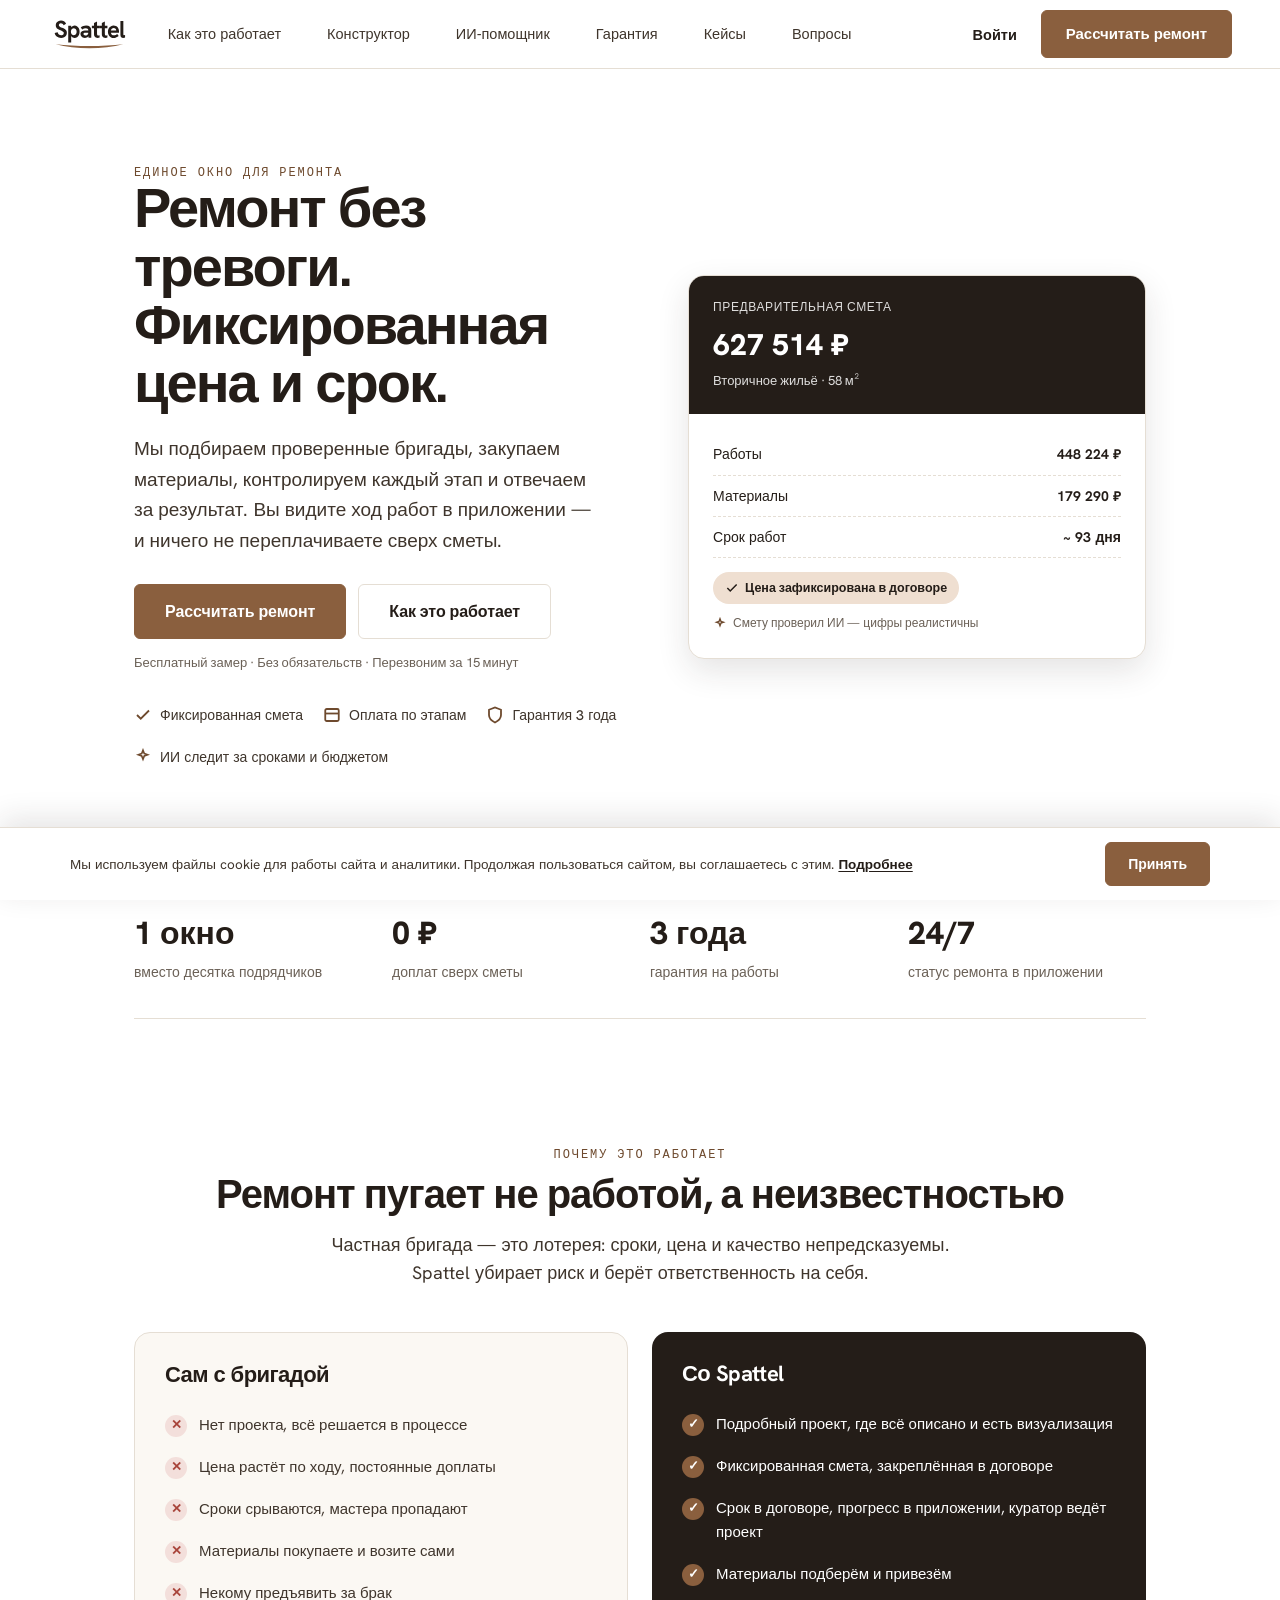
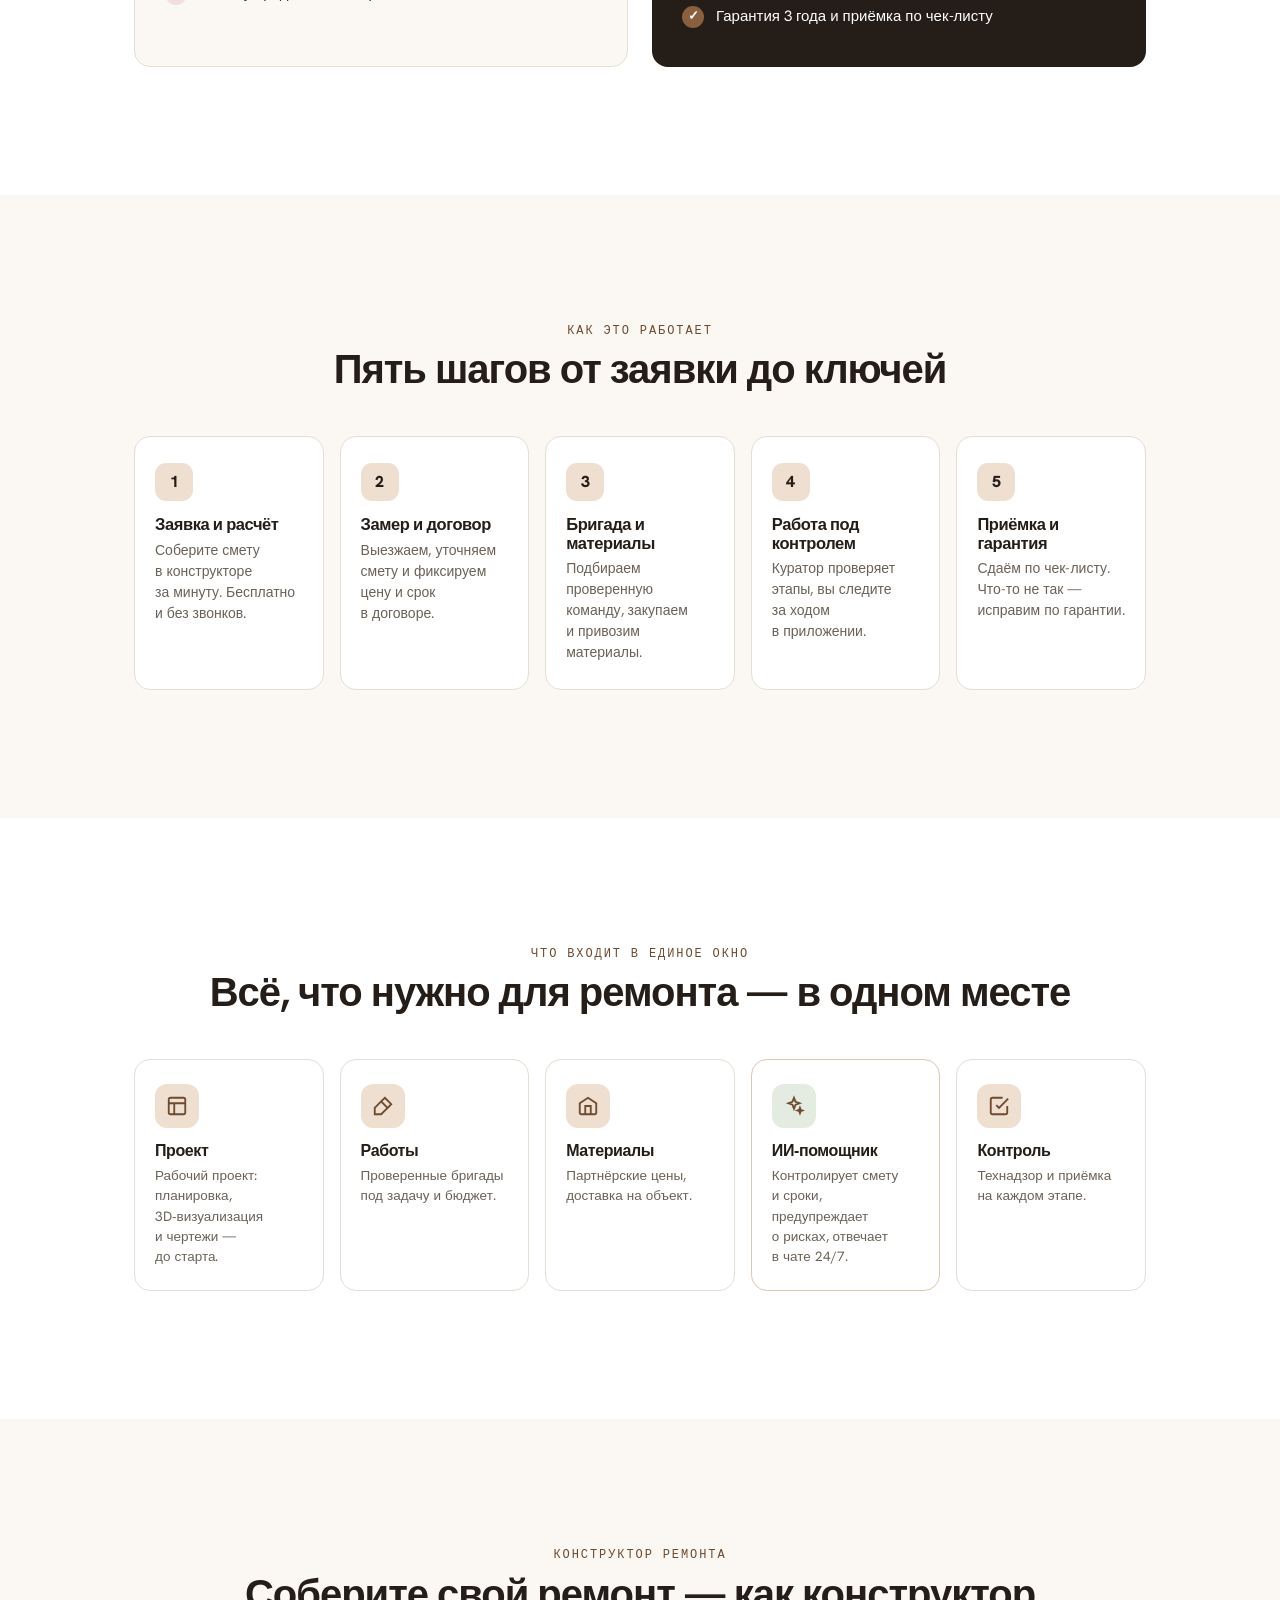
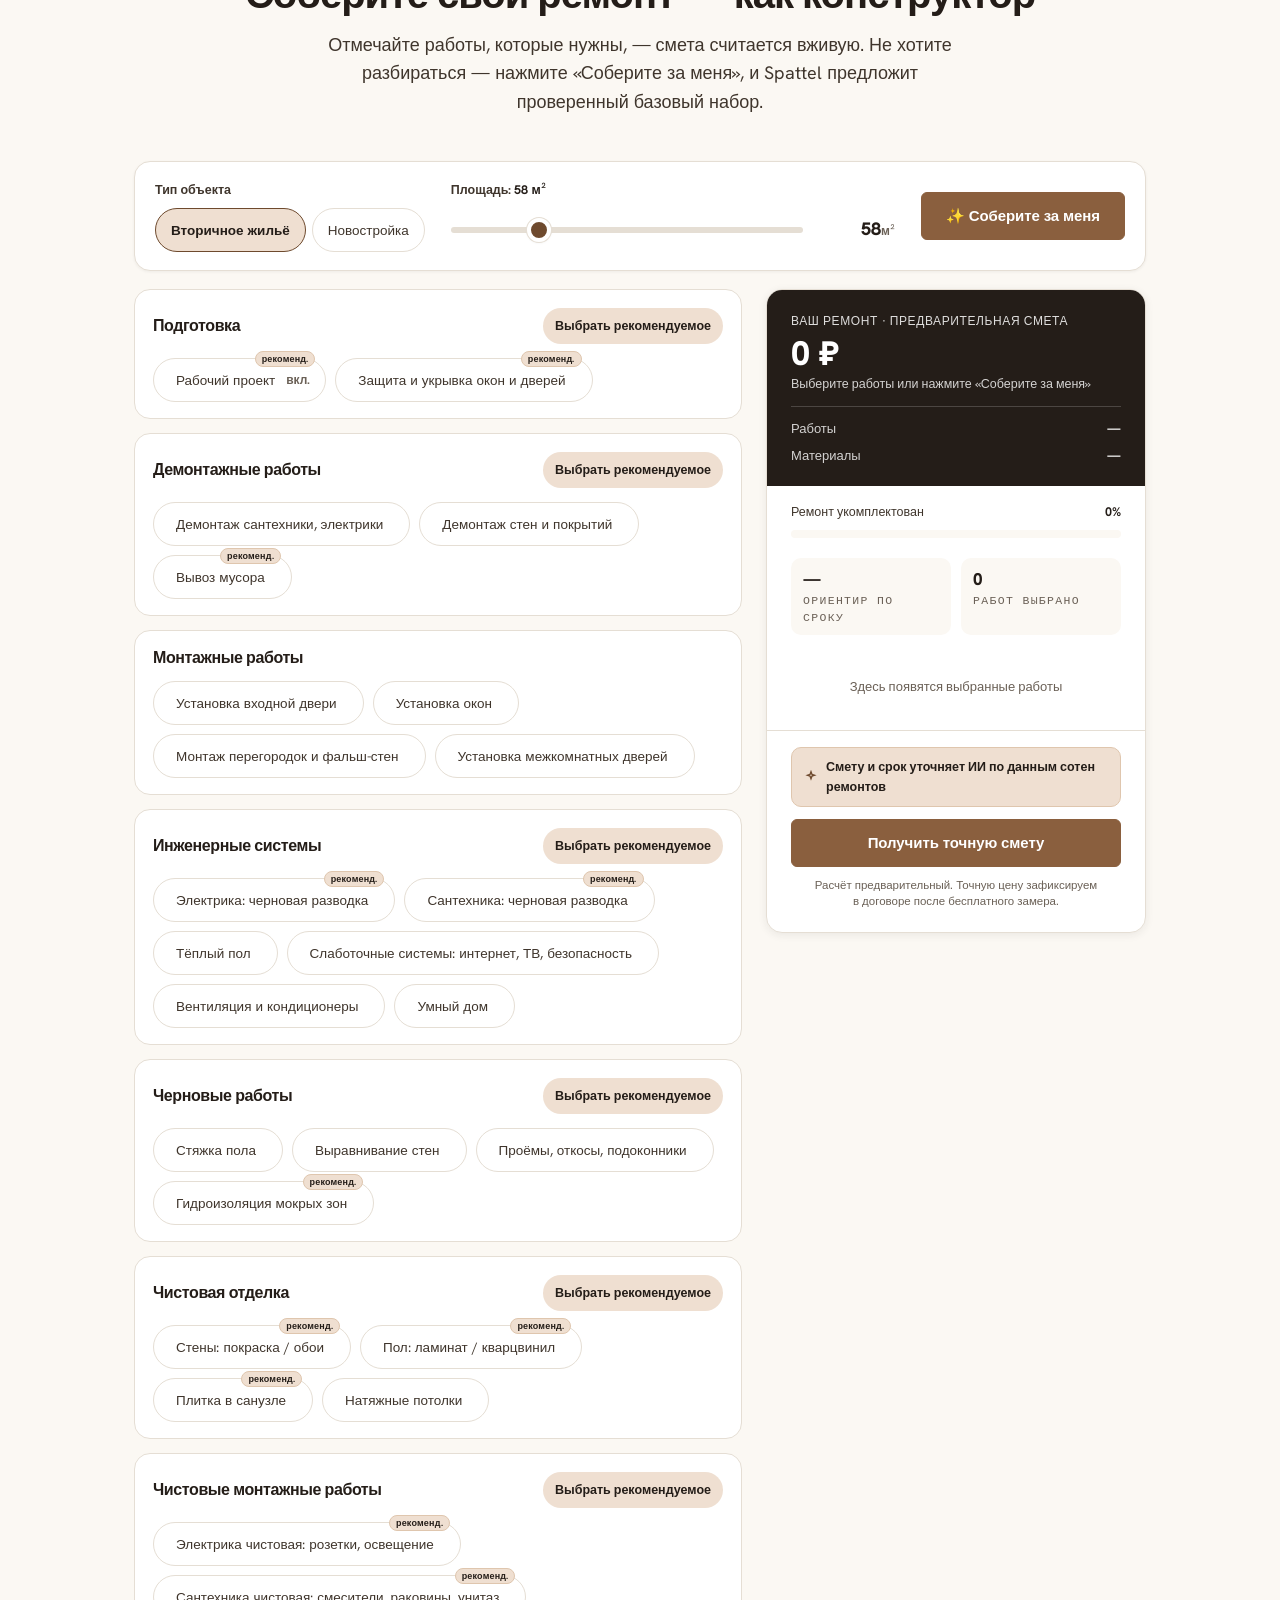
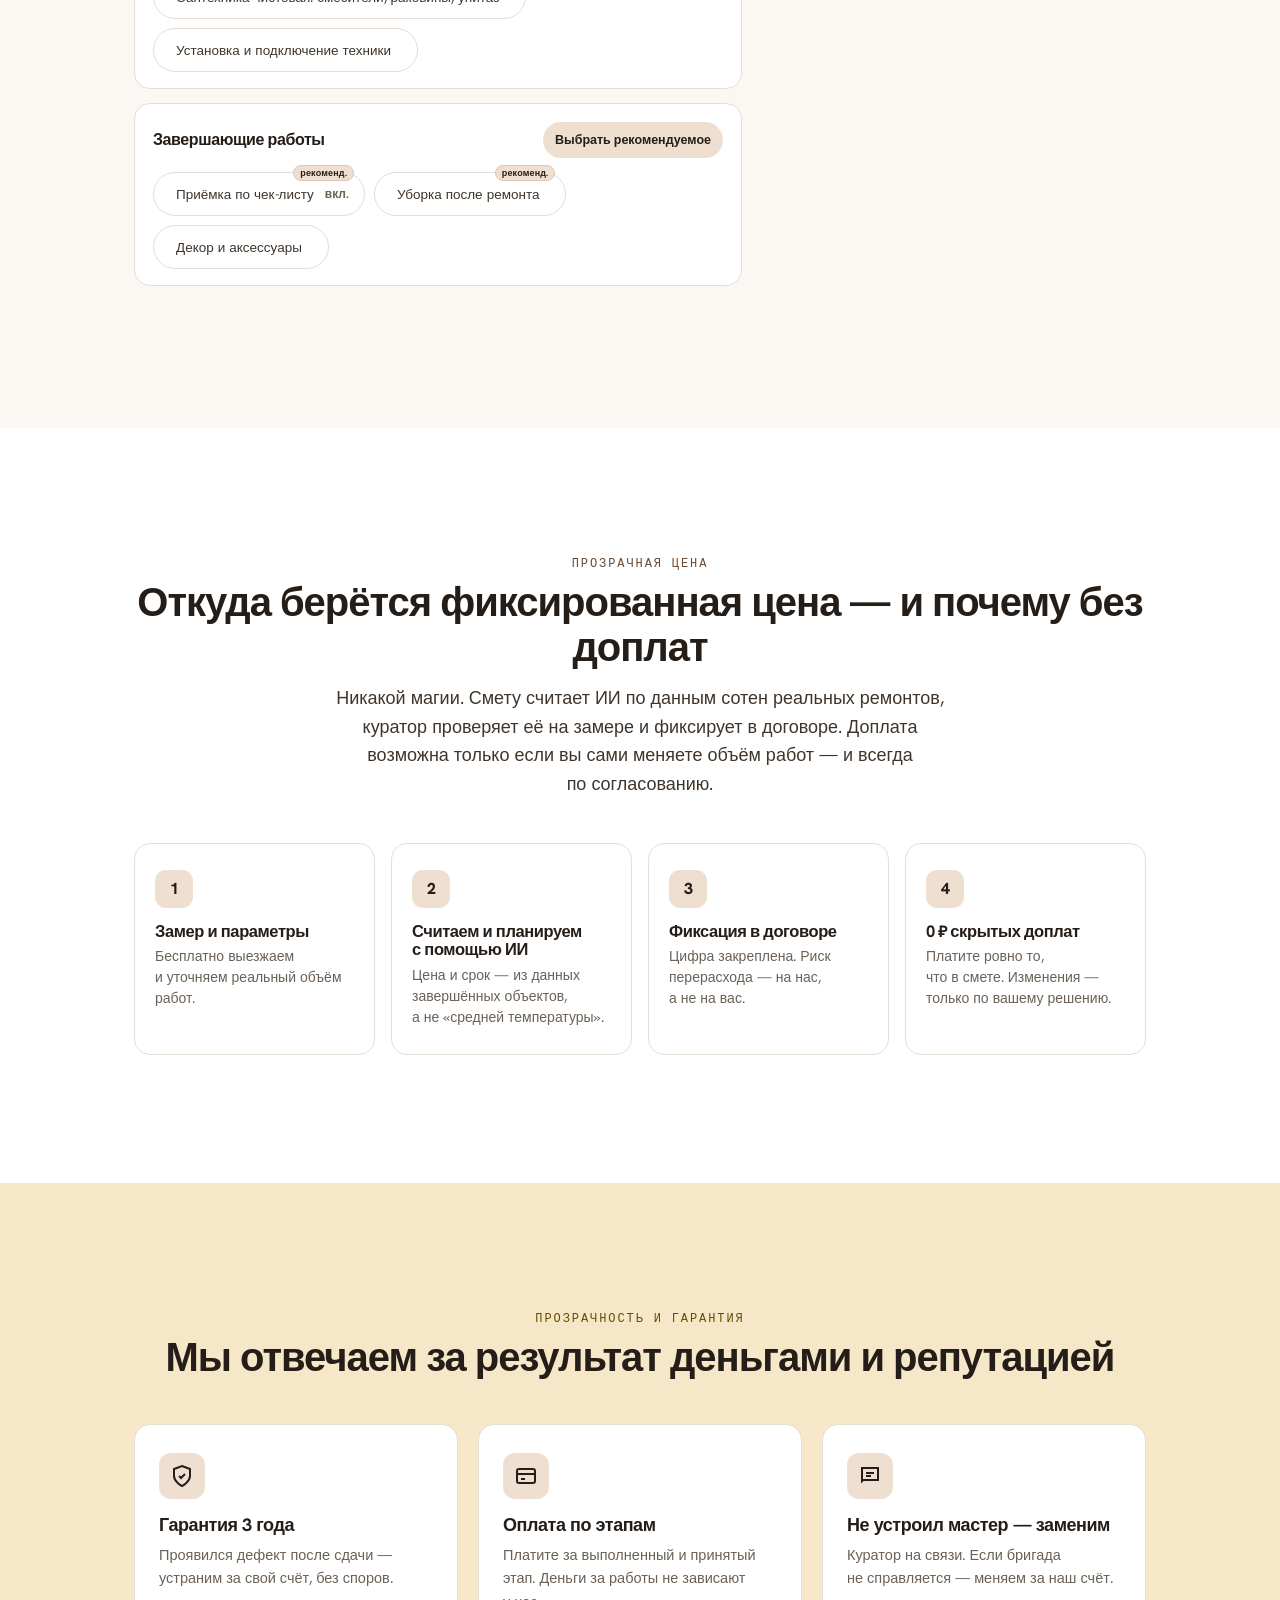
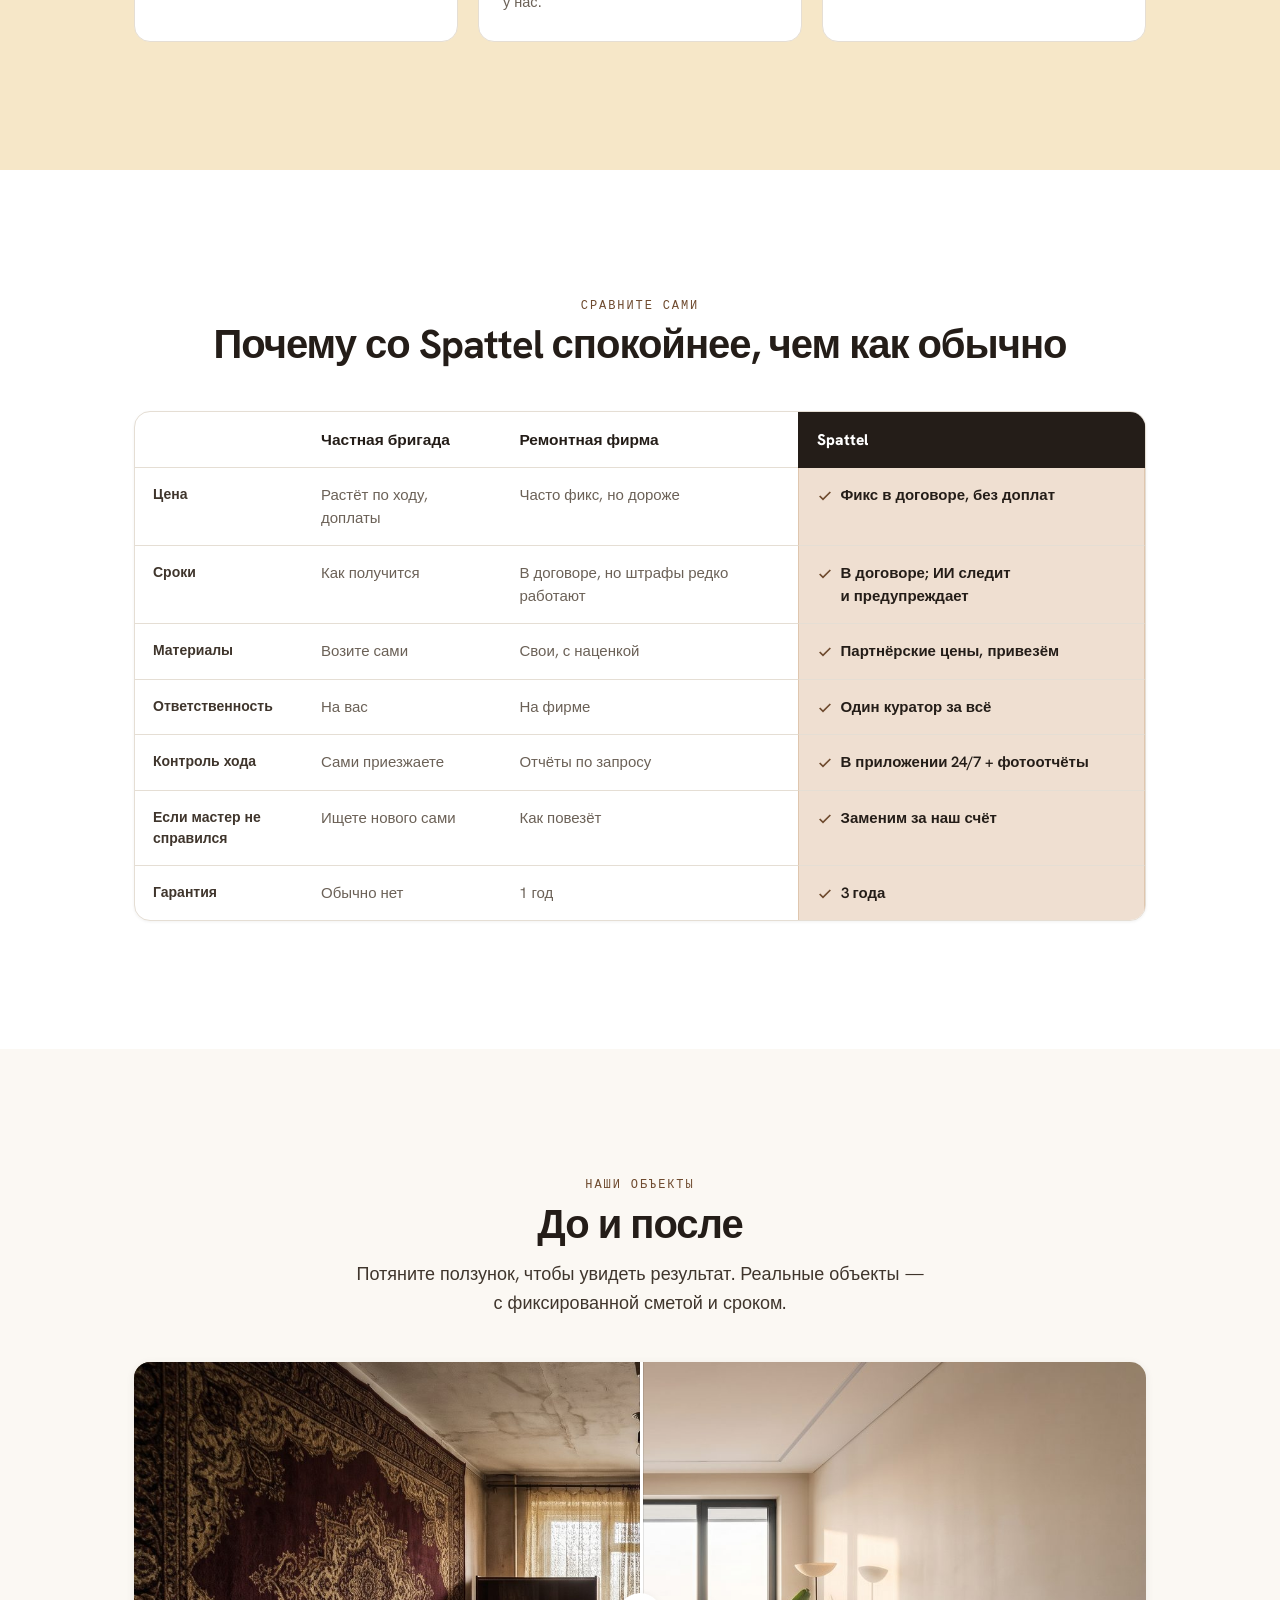
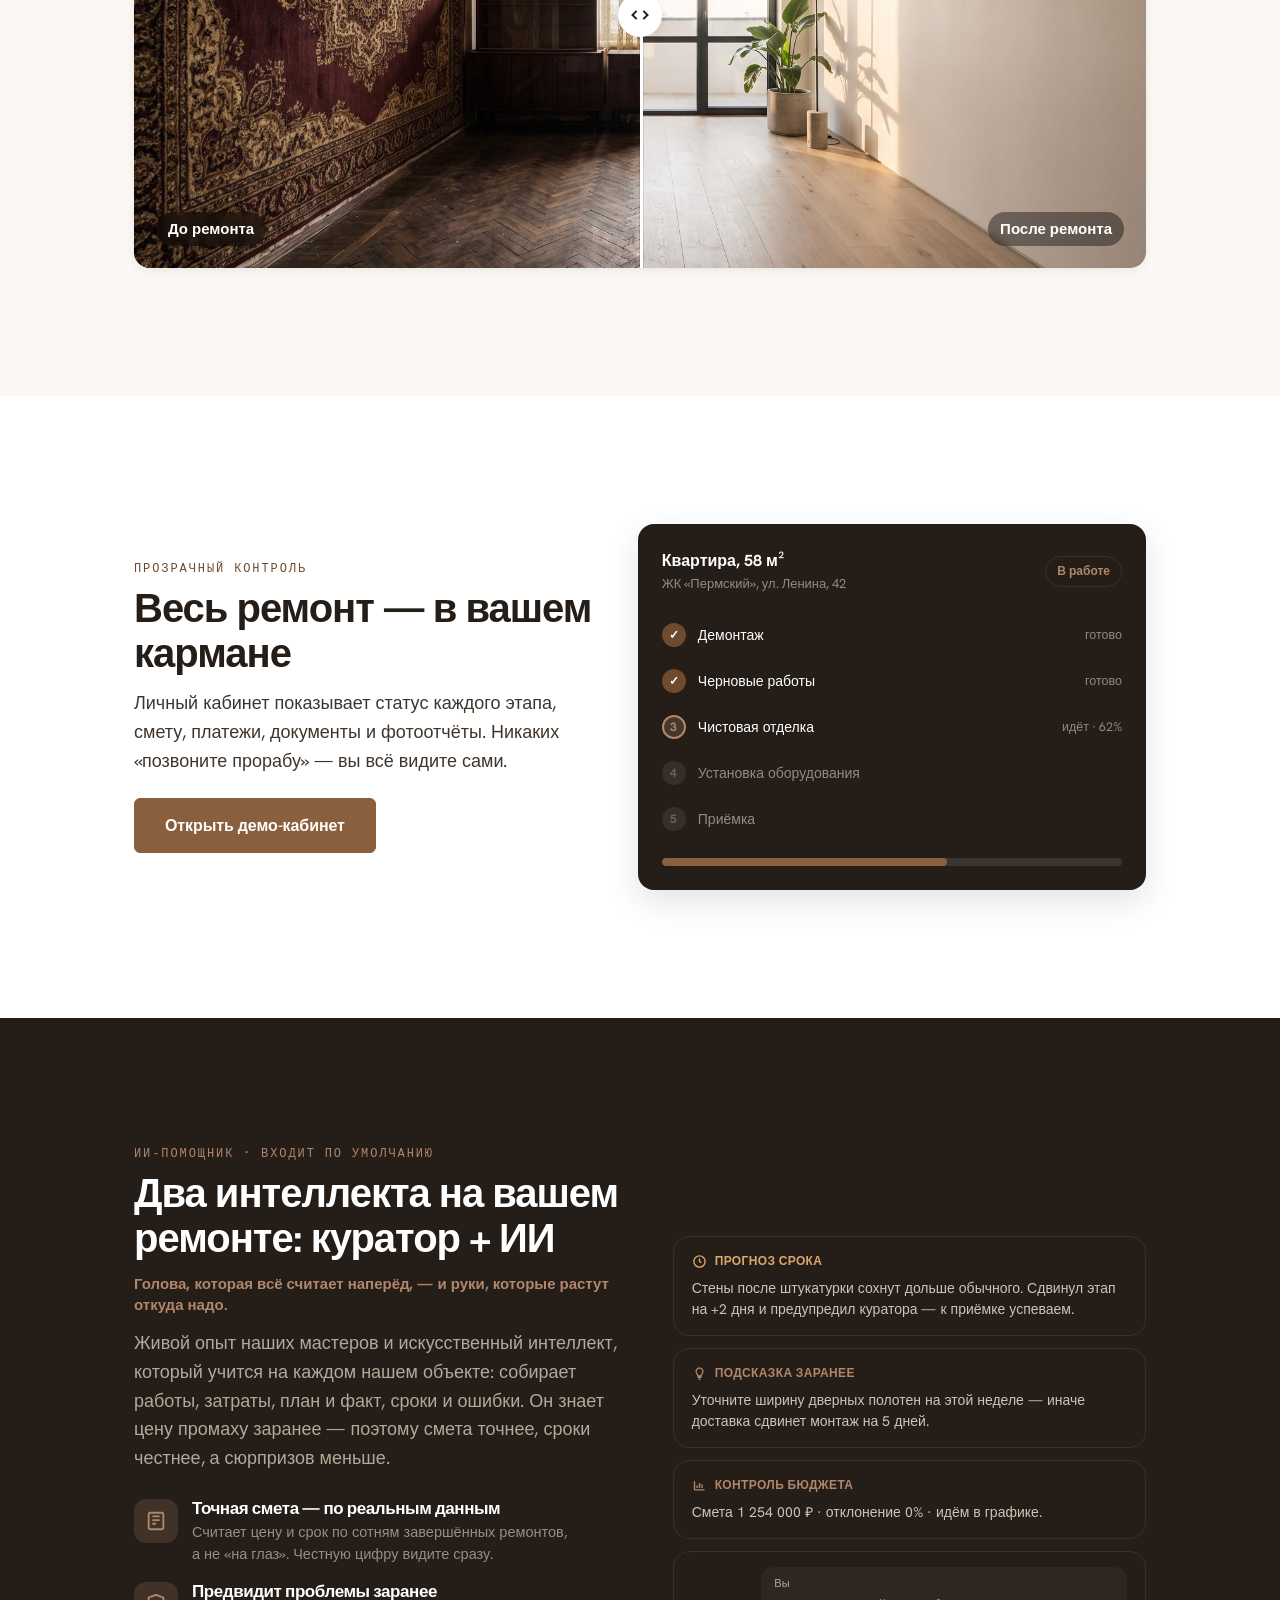
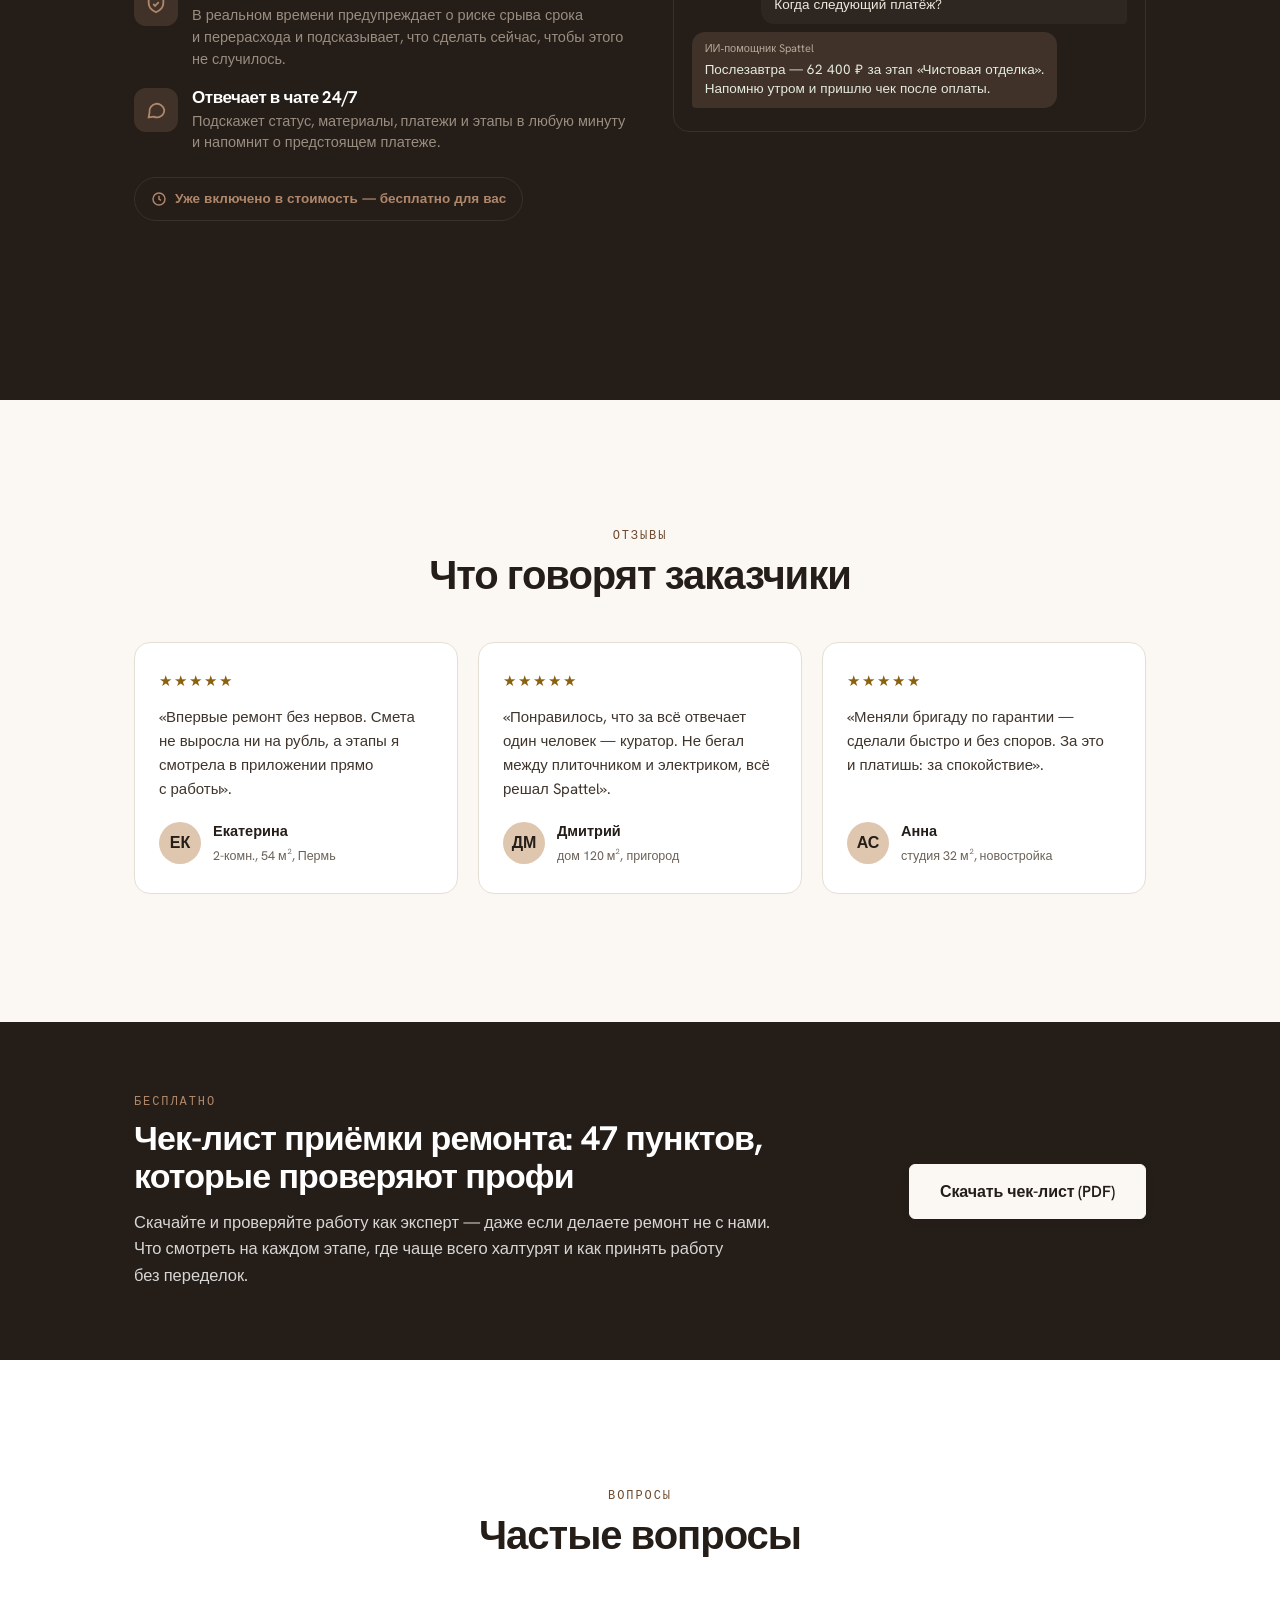
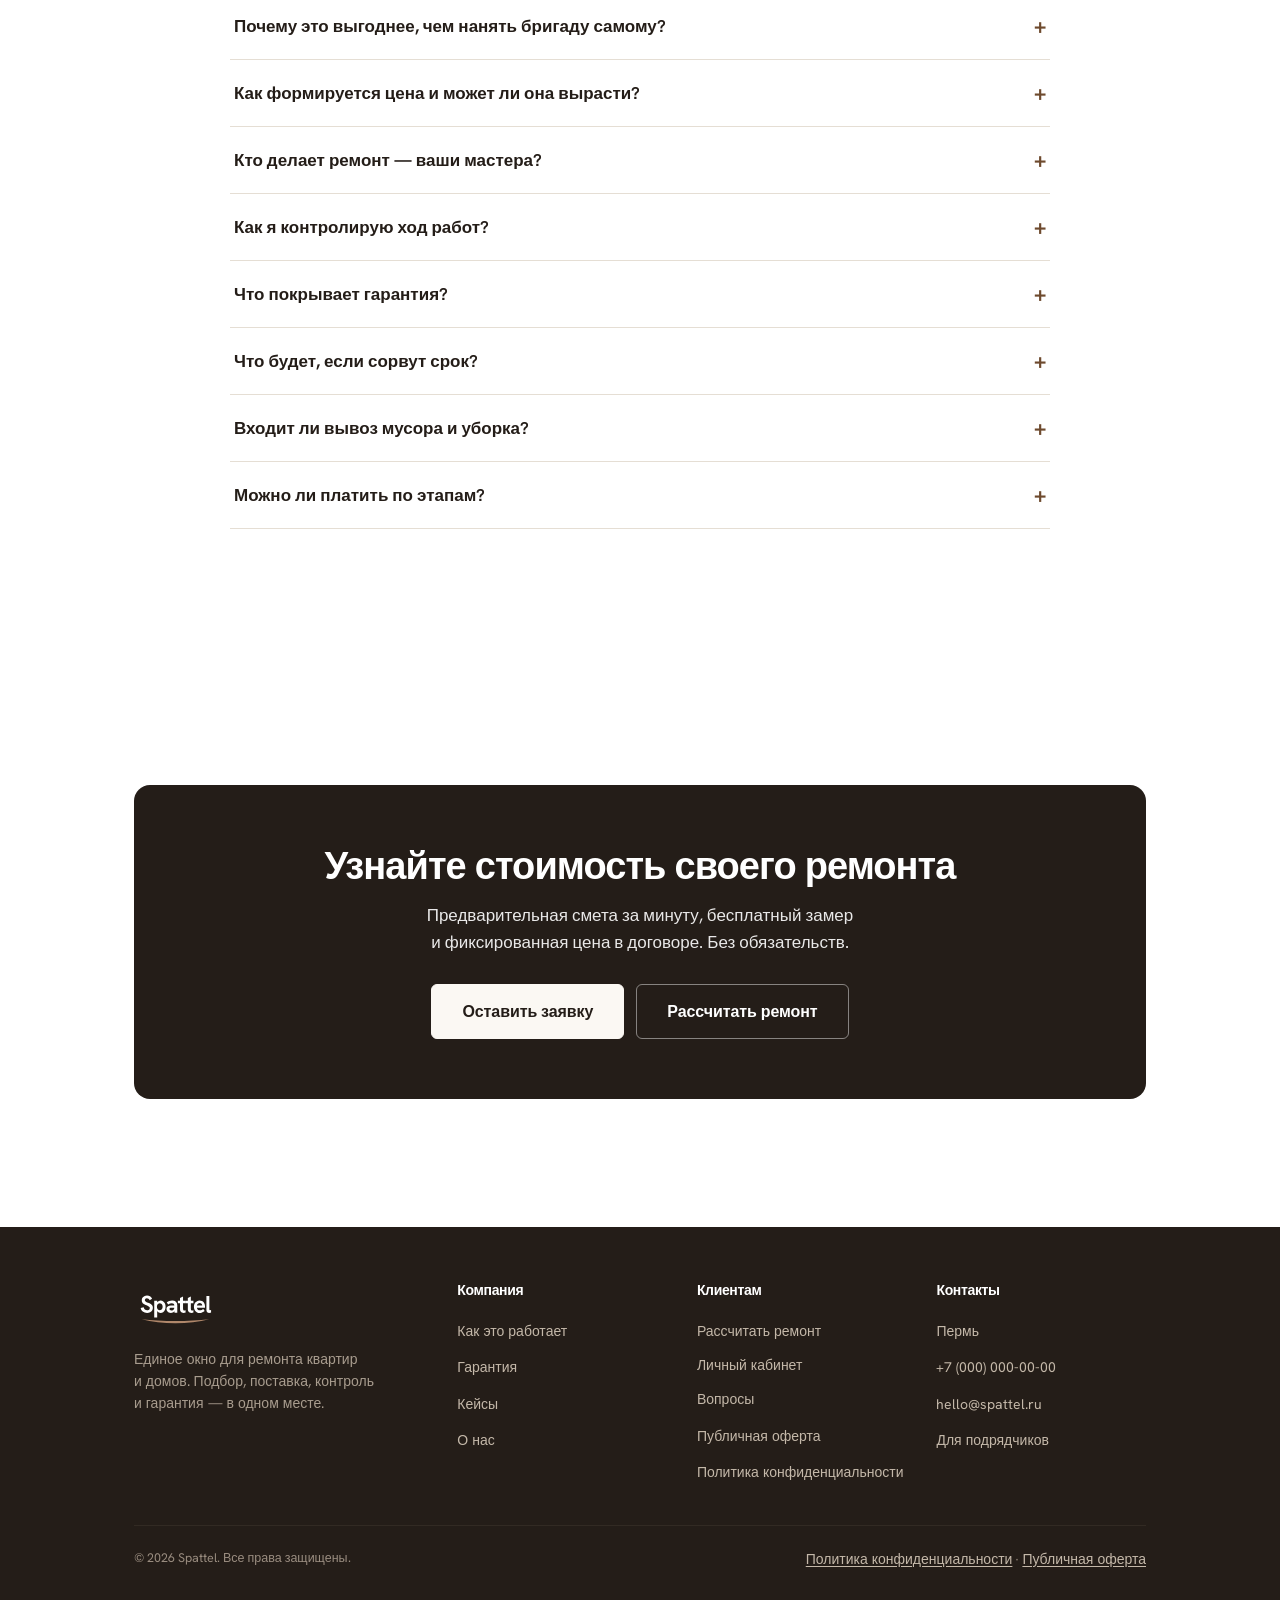
==== commit 3f1ef253: "Fix logo: increase gap between wordmark and trowel-stroke mark Inline SVG copies of the logo in inde" ====
--- a/site/index.html
+++ b/site/index.html
@@ -132,7 +132,7 @@
 .ai-badge{background:#241D18;border:1px solid #3A302A;}
 .app-mock .badge{background:#241D18;border:1px solid #3A302A;}
 </style>
-</head><body><a class="skip" href="#main">К содержанию</a><div id="page"><header class="site"><div class="wrap nav"><a class="logo" href="#top" aria-label="Spattel — на главную"><svg class="logo-mark" viewBox="0 0 196 89" aria-hidden="true" focusable="false"><g transform="translate(14,53.03)"><path fill="var(--logo-word,#241D18)" d="M16.632 0.728Q10.416 0.728 6.412 -2.52Q2.408 -5.768 1.568 -11.144L8.624 -12.88Q9.24 -9.296 11.452 -7.504Q13.664 -5.712 16.912 -5.712Q18.648 -5.712 20.02 -6.3Q21.392 -6.888 22.204 -8.036000000000001Q23.016000000000002 -9.184000000000001 23.016000000000002 -10.752Q23.016000000000002 -12.208 22.176000000000002 -13.272Q21.336000000000002 -14.336 19.628 -15.232Q17.92 -16.128 15.344000000000001 -17.080000000000002Q11.648 -18.536 9.155999999999999 -20.188000000000002Q6.664 -21.84 5.432 -24.024Q4.2 -26.208000000000002 4.2 -29.176000000000002Q4.2 -32.312 5.74 -34.72Q7.28 -37.128 10.052 -38.528000000000006Q12.824 -39.928000000000004 16.52 -39.928000000000004Q20.44 -39.928000000000004 23.492 -38.108000000000004Q26.544 -36.288000000000004 28.392 -32.704L22.624 -29.176000000000002Q21.448 -31.304000000000002 19.852 -32.396Q18.256 -33.488 16.296 -33.488Q14.896 -33.488 13.804 -32.956Q12.712 -32.424 12.068 -31.5Q11.424 -30.576 11.424 -29.344Q11.424 -28.056 12.18 -27.048000000000002Q12.936 -26.04 14.644 -25.116Q16.352 -24.192 19.096 -23.184Q22.736 -21.84 25.172 -20.216Q27.608 -18.592 28.896 -16.436Q30.184 -14.280000000000001 30.184 -11.200000000000001Q30.184 -7.728 28.476 -5.0120000000000005Q26.768 -2.2960000000000003 23.744 -0.7840000000000001Q20.72 0.728 16.632 0.728Z M33.376 11.424V-27.608H40.32V-20.216L38.64 -19.656Q39.368 -22.96 40.852000000000004 -24.808Q42.336 -26.656 44.24 -27.412Q46.144000000000005 -28.168 48.216 -28.168Q51.856 -28.168 54.516000000000005 -26.292Q57.176 -24.416 58.576 -21.168Q59.976 -17.92 59.976 -13.776Q59.976 -9.296 58.408 -6.076Q56.84 -2.856 54.152 -1.148Q51.464 0.56 48.216 0.56Q46.032 0.56 44.072 -0.33599999999999997Q42.112 -1.232 40.74 -3.052Q39.368 -4.872 38.864000000000004 -7.672000000000001L40.32 -7.448V11.424ZM46.312 -5.824Q48.384 -5.824 49.868 -6.804Q51.352000000000004 -7.784 52.192 -9.576Q53.032 -11.368 53.032 -13.776Q53.032 -16.240000000000002 52.192 -18.032000000000004Q51.352000000000004 -19.824 49.868 -20.804000000000002Q48.384 -21.784 46.312 -21.784Q44.296 -21.784 42.812 -20.776Q41.328 -19.768 40.516000000000005 -18.004Q39.704 -16.240000000000002 39.704 -13.776Q39.704 -11.368 40.516000000000005 -9.576Q41.328 -7.784 42.812 -6.804Q44.296 -5.824 46.312 -5.824Z M80.976 0.0 80.416 -4.144V-17.416Q80.416 -19.88 78.876 -21.084Q77.33600000000001 -22.288 74.70400000000001 -22.288Q72.52000000000001 -22.288 70.25200000000001 -21.42Q67.98400000000001 -20.552 66.248 -18.984L62.720000000000006 -23.744Q65.632 -26.096 68.684 -27.131999999999998Q71.736 -28.168 75.26400000000001 -28.168Q80.976 -28.168 84.168 -25.311999999999998Q87.36000000000001 -22.456 87.36000000000001 -17.416V0.0ZM72.632 0.56Q69.608 0.56 67.22800000000001 -0.5599999999999999Q64.848 -1.68 63.476 -3.752Q62.104000000000006 -5.824 62.104000000000006 -8.512Q62.104000000000006 -10.92 63.084 -12.628Q64.06400000000001 -14.336 65.688 -15.232000000000001Q67.08800000000001 -16.072 68.796 -16.408Q70.504 -16.744 72.464 -16.744H81.03200000000001V-11.592H73.47200000000001Q72.57600000000001 -11.592 71.708 -11.452Q70.84 -11.312 70.224 -10.808Q69.664 -10.416 69.384 -9.828Q69.104 -9.24 69.104 -8.512Q69.104 -6.944 70.33600000000001 -5.992Q71.56800000000001 -5.04 73.64 -5.04Q75.488 -5.04 77.028 -5.852Q78.56800000000001 -6.664 79.492 -8.091999999999999Q80.416 -9.52 80.416 -11.368L82.26400000000001 -7.672000000000001Q81.536 -4.76 80.052 -2.94Q78.56800000000001 -1.12 76.66400000000002 -0.28Q74.76 0.56 72.632 0.56Z M102.144 0.56Q99.904 0.56 98.0 -0.28Q96.096 -1.12 94.94800000000001 -3.024Q93.8 -4.928 93.8 -8.120000000000001V-34.048L100.85600000000001 -37.800000000000004V-10.024000000000001Q100.85600000000001 -7.6160000000000005 101.5 -6.384Q102.144 -5.152 104.048 -5.152Q104.608 -5.152 105.308 -5.264Q106.00800000000001 -5.376 106.848 -5.6000000000000005V-0.28Q105.672 0.168 104.49600000000001 0.36400000000000005Q103.32000000000001 0.56 102.144 0.56ZM88.76 -22.176000000000002V-27.608H106.848V-22.176000000000002Z M120.456 0.56Q118.21600000000001 0.56 116.31200000000001 -0.28Q114.408 -1.12 113.25999999999999 -3.024Q112.112 -4.928 112.112 -8.120000000000001V-34.048L119.168 -37.800000000000004V-10.024000000000001Q119.168 -7.6160000000000005 119.81200000000001 -6.384Q120.456 -5.152 122.36 -5.152Q122.92 -5.152 123.62 -5.264Q124.32 -5.376 125.16 -5.6000000000000005V-0.28Q123.98400000000001 0.168 122.808 0.36400000000000005Q121.632 0.56 120.456 0.56ZM107.072 -22.176000000000002V-27.608H125.16V-22.176000000000002Z M140.0 0.56Q136.416 0.56 133.84 -0.616Q131.264 -1.792 129.612 -3.78Q127.96 -5.768 127.17599999999999 -8.316Q126.392 -10.864 126.392 -13.664Q126.392 -16.352 127.17599999999999 -18.928Q127.96 -21.504 129.528 -23.576Q131.096 -25.648 133.588 -26.908Q136.07999999999998 -28.168 139.552 -28.168Q142.8 -28.168 145.208 -27.076Q147.61599999999999 -25.984 149.184 -24.052Q150.752 -22.12 151.56400000000002 -19.544Q152.376 -16.968 152.376 -14.056000000000001Q152.376 -13.664 152.348 -12.964Q152.32 -12.264000000000001 152.208 -11.48H133.33599999999998Q133.61599999999999 -8.512 135.548 -7.0Q137.48 -5.488 140.392 -5.488Q142.51999999999998 -5.488 144.536 -6.244Q146.552 -7.0 148.12 -8.4L151.59199999999998 -3.696Q149.632 -2.184 147.89600000000002 -1.2320000000000002Q146.16 -0.28 144.284 0.14Q142.408 0.56 140.0 0.56ZM145.488 -14.952Q145.6 -15.4 145.684 -15.847999999999999Q145.768 -16.296 145.768 -16.688Q145.768 -17.864 145.32 -18.9Q144.87199999999999 -19.936 144.088 -20.72Q143.304 -21.504 142.212 -21.924Q141.12 -22.344 139.72 -22.344Q137.648 -22.344 136.248 -21.504Q134.84799999999998 -20.664 134.148 -19.348Q133.448 -18.032 133.28 -16.632H147.84Z M162.176 0.56Q159.32 0.56 157.47199999999998 -1.176Q155.624 -2.912 155.624 -6.664V-39.032000000000004H162.512V-8.008000000000001Q162.512 -6.832 163.072 -6.356Q163.632 -5.88 164.528 -5.88Q164.976 -5.88 165.48 -5.964Q165.98399999999998 -6.048 166.54399999999998 -6.216V-0.28Q165.368 0.168 164.22 0.36400000000000005Q163.072 0.56 162.176 0.56Z"/></g><path d="M15.6,62.7 C64.4,78.6 131.7,78.6 180.5,62.7 C131.7,69.9 64.4,69.9 15.6,62.7 Z" fill="currentColor"/></svg></a><nav class="links" aria-label="Основная навигация"><a href="#how">Как это работает</a><a href="#calc">Конструктор</a><a href="#ai">ИИ‑помощник</a><a href="#guarantee">Гарантия</a><a href="#cases">Кейсы</a><a href="#faq">Вопросы</a></nav><div class="spacer"></div><div class="actions"><button class="link-btn" type="button" data-open-cab>Войти</button><a class="btn btn-primary" href="#calc">Рассчитать ремонт</a><button class="burger" id="burger" type="button" aria-label="Открыть меню" aria-expanded="false" aria-controls="mnav"><svg class="ic-bars" width="24" height="24" viewBox="0 0 24 24" fill="none" stroke="currentColor" stroke-width="2" aria-hidden="true"><path d="M3 6h18M3 12h18M3 18h18"/></svg><svg class="ic-x" width="24" height="24" viewBox="0 0 24 24" fill="none" stroke="currentColor" stroke-width="2" aria-hidden="true"><path d="M6 6l12 12M18 6L6 18"/></svg></button></div></div></header><nav class="mnav" id="mnav" aria-label="Мобильное меню"><a href="#how">Как это работает</a><a href="#calc">Конструктор ремонта</a><a href="#guarantee">Гарантия</a><a href="#cases">Кейсы</a><a href="#faq">Вопросы</a><button class="link-btn" type="button" data-open-cab style="width:100%;justify-content:flex-start;padding:14px 6px;font-size:19px;border-bottom:1px solid var(--line);border-radius:0;">Войти</button><a class="btn btn-primary btn-lg" href="#calc">Рассчитать ремонт</a></nav><main id="main"><span id="top"></span><section class="hero" aria-labelledby="heroTitle"><div class="wrap hero-grid"><div><p class="eyebrow">Единое окно для ремонта</p><h1 id="heroTitle">Ремонт без тревоги. <span class="hl">Фиксированная цена</span> и&nbsp;срок.</h1><p class="sub">Мы подбираем проверенные бригады, закупаем материалы, контролируем каждый этап и&nbsp;отвечаем за&nbsp;результат. Вы видите ход работ в&nbsp;приложении — и&nbsp;ничего не&nbsp;переплачиваете сверх сметы.</p><div class="hero-cta"><a class="btn btn-primary btn-lg" href="#calc">Рассчитать ремонт</a><a class="btn btn-ghost btn-lg" href="#how">Как это работает</a></div><div class="hero-micro">Бесплатный замер · Без обязательств · Перезвоним за 15 минут</div><div class="trust-row"><div class="t"><svg width="18" height="18" viewBox="0 0 24 24" fill="none" stroke="currentColor" stroke-width="2.4" aria-hidden="true"><path d="M20 6L9 17l-5-5"/></svg> Фиксированная смета</div><div class="t"><svg width="18" height="18" viewBox="0 0 24 24" fill="none" stroke="currentColor" stroke-width="2.4" aria-hidden="true"><rect x="3" y="4" width="18" height="16" rx="2"/><path d="M3 10h18"/></svg> Оплата по&nbsp;этапам</div><div class="t"><svg width="18" height="18" viewBox="0 0 24 24" fill="none" stroke="currentColor" stroke-width="2.4" aria-hidden="true"><path d="M12 22s8-4 8-10V5l-8-3-8 3v7c0 6 8 10 8 10z"/></svg> Гарантия 3&nbsp;года</div><div class="t"><svg width="18" height="18" viewBox="0 0 24 24" fill="none" stroke="currentColor" stroke-width="2.2" aria-hidden="true"><path d="M12 3l1.7 4.5L18 9l-4.3 1.5L12 15l-1.7-4.5L6 9l4.3-1.5z"/></svg> ИИ следит за&nbsp;сроками и&nbsp;бюджетом</div></div></div><div class="hero-card" role="img" aria-label="Пример предварительной сметы: вторичное жильё 58 квадратных метров, 627 514 рублей, срок около 93 дней"><div class="hc-top"><div class="lbl">Предварительная смета</div><div class="price">627&nbsp;514&nbsp;₽</div><div class="sub">Вторичное жильё · 58&nbsp;м²</div></div><div class="hc-body"><div class="hc-row"><span>Работы</span><b>448&nbsp;224&nbsp;₽</b></div><div class="hc-row"><span>Материалы</span><b>179&nbsp;290&nbsp;₽</b></div><div class="hc-row"><span>Срок работ</span><b>~&nbsp;93&nbsp;дня</b></div><span class="hc-badge"><svg width="14" height="14" viewBox="0 0 24 24" fill="none" stroke="currentColor" stroke-width="2.6" aria-hidden="true"><path d="M20 6L9 17l-5-5"/></svg> Цена зафиксирована в договоре</span><div class="hc-ai"><svg width="14" height="14" viewBox="0 0 24 24" fill="none" stroke="currentColor" stroke-width="2.4" aria-hidden="true"><path d="M12 3l1.7 4.5L18 9l-4.3 1.5L12 15l-1.7-4.5L6 9l4.3-1.5z"/></svg> Смету проверил ИИ&nbsp;— цифры реалистичны</div></div></div></div></section><div class="wrap reveal"><div class="stats"><div class="stat"><b>1&nbsp;окно</b><span>вместо десятка подрядчиков</span></div><div class="stat"><b>0&nbsp;₽</b><span>доплат сверх сметы</span></div><div class="stat"><b>3&nbsp;года</b><span>гарантия на работы</span></div><div class="stat"><b>24/7</b><span>статус ремонта в приложении</span></div></div></div><section aria-labelledby="whyTitle"><div class="wrap"><div class="center sec-head reveal"><p class="eyebrow">Почему это работает</p><h2 class="h2" id="whyTitle">Ремонт пугает не работой, а&nbsp;неизвестностью</h2><p class="lead">Частная бригада — это лотерея: сроки, цена и&nbsp;качество непредсказуемы. Spattel убирает риск и&nbsp;берёт ответственность на&nbsp;себя.</p></div><div class="ps reveal"><div class="col bad"><h3>Сам с бригадой</h3><ul><li><span class="ic" aria-hidden="true">✕</span> Нет проекта, всё решается в&nbsp;процессе</li><li><span class="ic" aria-hidden="true">✕</span> Цена растёт по&nbsp;ходу, постоянные доплаты</li><li><span class="ic" aria-hidden="true">✕</span> Сроки срываются, мастера пропадают</li><li><span class="ic" aria-hidden="true">✕</span> Материалы покупаете и&nbsp;возите сами</li><li><span class="ic" aria-hidden="true">✕</span> Некому предъявить за&nbsp;брак</li></ul></div><div class="col good on-dark"><h3>Со&nbsp;Spattel</h3><ul><li><span class="ic" aria-hidden="true">✓</span> Подробный проект, где всё описано и&nbsp;есть визуализация</li><li><span class="ic" aria-hidden="true">✓</span> Фиксированная смета, закреплённая в&nbsp;договоре</li><li><span class="ic" aria-hidden="true">✓</span> Срок в&nbsp;договоре, прогресс в&nbsp;приложении, куратор ведёт проект</li><li><span class="ic" aria-hidden="true">✓</span> Материалы подберём и&nbsp;привезём</li><li><span class="ic" aria-hidden="true">✓</span> Гарантия 3&nbsp;года и&nbsp;приёмка по&nbsp;чек-листу</li></ul></div></div></div></section><section id="how" style="background:var(--paper50)" aria-labelledby="howTitle"><div class="wrap"><div class="center sec-head reveal"><p class="eyebrow">Как это работает</p><h2 class="h2" id="howTitle">Пять шагов от заявки до ключей</h2></div><div class="steps reveal"><div class="step"><div class="n" aria-hidden="true">1</div><h3>Заявка и расчёт</h3><p>Соберите смету в&nbsp;конструкторе за&nbsp;минуту. Бесплатно и&nbsp;без звонков.</p></div><div class="step"><div class="n" aria-hidden="true">2</div><h3>Замер и договор</h3><p>Выезжаем, уточняем смету и&nbsp;фиксируем цену и&nbsp;срок в&nbsp;договоре.</p></div><div class="step"><div class="n" aria-hidden="true">3</div><h3>Бригада и материалы</h3><p>Подбираем проверенную команду, закупаем и&nbsp;привозим материалы.</p></div><div class="step"><div class="n" aria-hidden="true">4</div><h3>Работа под контролем</h3><p>Куратор проверяет этапы, вы следите за&nbsp;ходом в&nbsp;приложении.</p></div><div class="step"><div class="n" aria-hidden="true">5</div><h3>Приёмка и гарантия</h3><p>Сдаём по чек-листу. Что-то не&nbsp;так — исправим по&nbsp;гарантии.</p></div></div></div></section><section aria-labelledby="incTitle"><div class="wrap"><div class="center sec-head reveal"><p class="eyebrow">Что входит в единое окно</p><h2 class="h2" id="incTitle">Всё, что нужно для ремонта — в&nbsp;одном месте</h2></div><div class="inc reveal"><div class="c"><div class="ico" aria-hidden="true"><svg width="22" height="22" viewBox="0 0 24 24" fill="none" stroke="currentColor" stroke-width="2"><rect x="3" y="3" width="18" height="18" rx="2"/><path d="M3 9h18M9 21V9"/></svg></div><h3>Проект</h3><p>Рабочий проект: планировка, 3D&#8209;визуализация и&nbsp;чертежи — до&nbsp;старта.</p></div><div class="c"><div class="ico" aria-hidden="true"><svg width="22" height="22" viewBox="0 0 24 24" fill="none" stroke="currentColor" stroke-width="2"><path d="M14 3l7 7-4 4-7-7z"/><path d="M10 7L3 14v7h7l7-7"/></svg></div><h3>Работы</h3><p>Проверенные бригады под задачу и&nbsp;бюджет.</p></div><div class="c"><div class="ico" aria-hidden="true"><svg width="22" height="22" viewBox="0 0 24 24" fill="none" stroke="currentColor" stroke-width="2"><path d="M3 9l9-6 9 6v10a2 2 0 01-2 2H5a2 2 0 01-2-2z"/><path d="M9 21V12h6v9"/></svg></div><h3>Материалы</h3><p>Партнёрские цены, доставка на&nbsp;объект.</p></div><div class="c inc-ai"><div class="ico" aria-hidden="true"><svg width="22" height="22" viewBox="0 0 24 24" fill="none" stroke="currentColor" stroke-width="2"><path d="M12 3l1.7 4.5L18 9l-4.3 1.5L12 15l-1.7-4.5L6 9l4.3-1.5z"/><path d="M18.5 14l.8 2.1 2.1.8-2.1.8-.8 2.1-.8-2.1-2.1-.8 2.1-.8z"/></svg></div><h3>ИИ&#8209;помощник</h3><p>Контролирует смету и&nbsp;сроки, предупреждает о&nbsp;рисках, отвечает в&nbsp;чате 24/7.</p></div><div class="c"><div class="ico" aria-hidden="true"><svg width="22" height="22" viewBox="0 0 24 24" fill="none" stroke="currentColor" stroke-width="2"><path d="M9 11l3 3L22 4"/><path d="M21 12v7a2 2 0 01-2 2H5a2 2 0 01-2-2V5a2 2 0 012-2h11"/></svg></div><h3>Контроль</h3><p>Технадзор и&nbsp;приёмка на&nbsp;каждом этапе.</p></div></div></div></section><section id="calc" class="calc-sec" aria-labelledby="calcTitle"><div class="wrap"><div class="center sec-head reveal"><p class="eyebrow">Конструктор ремонта</p><h2 class="h2" id="calcTitle">Соберите свой ремонт — как конструктор</h2><p class="lead">Отмечайте работы, которые нужны, — смета считается вживую. Не&nbsp;хотите разбираться — нажмите «Соберите за&nbsp;меня», и&nbsp;Spattel предложит проверенный базовый набор.</p></div><div class="controls reveal"><div class="grp" role="group" aria-label="Тип объекта"><span id="typeLbl">Тип объекта</span><div class="tseg" id="segType"><button type="button" data-mult="1.15" aria-pressed="true">Вторичное жильё</button><button type="button" data-mult="1.0" aria-pressed="false">Новостройка</button></div></div><div class="grp area-grp"><span>Площадь: <span id="areaLbl" style="color:var(--g700)">58&nbsp;м²</span></span><div class="range-wrap"><input type="range" id="area" min="15" max="200" value="58" step="1" aria-label="Площадь объекта в квадратных метрах"><div class="area-val"><span id="areaNum">58</span><small>м²</small></div></div></div><div class="magic"><button class="btn btn-primary" id="autoBtn" type="button">✨ Соберите за меня</button></div></div><div class="layout"><div id="catalog" class="reveal"></div><aside class="panel reveal" id="calcPanel" aria-label="Ваш ремонт — итоговая смета"><div class="top on-dark"><div class="olbl">Ваш ремонт · предварительная смета</div><div class="price" id="price" aria-live="polite">0&nbsp;₽</div><div class="sub" id="subline">Выберите работы или нажмите «Соберите за&nbsp;меня»</div><div class="obreak"><div class="obrow"><span>Работы</span><b id="bWorks">—</b></div><div class="obrow"><span>Материалы</span><b id="bMats">—</b></div></div></div><div class="cover"><div class="cl"><span id="covLbl">Ремонт укомплектован</span><b id="covPct">0%</b></div><div class="cbar" role="progressbar" aria-labelledby="covLbl" aria-valuemin="0" aria-valuemax="100" aria-valuenow="0" id="covBarWrap"><i id="covBar"></i></div></div><div class="meta"><div class="m"><b id="term">—</b><span>ориентир по сроку</span></div><div class="m"><b id="count">0</b><span>работ выбрано</span></div></div><div class="sel" id="sel"><div class="empty">Здесь появятся выбранные работы</div></div><div class="foot"><div class="calc-ai"><svg width="14" height="14" viewBox="0 0 24 24" fill="none" stroke="currentColor" stroke-width="2.4" aria-hidden="true"><path d="M12 3l1.7 4.5L18 9l-4.3 1.5L12 15l-1.7-4.5L6 9l4.3-1.5z"/></svg> Смету и&nbsp;срок уточняет ИИ по&nbsp;данным сотен ремонтов</div><button class="btn btn-primary" type="button" id="leadBtn">Получить точную смету</button><p class="note">Расчёт предварительный. Точную цену зафиксируем в&nbsp;договоре после бесплатного замера.</p></div></aside></div></div></section><section id="pricing" aria-labelledby="priceTitle"><div class="wrap"><div class="center sec-head reveal"><p class="eyebrow">Прозрачная цена</p><h2 class="h2" id="priceTitle">Откуда берётся фиксированная цена — и&nbsp;почему без доплат</h2><p class="lead">Никакой магии. Смету считает ИИ по&nbsp;данным сотен реальных ремонтов, куратор проверяет её на&nbsp;замере и&nbsp;фиксирует в&nbsp;договоре. Доплата возможна только если вы&nbsp;сами меняете объём работ — и&nbsp;всегда по&nbsp;согласованию.</p></div><div class="steps steps-4 reveal"><div class="step"><div class="n" aria-hidden="true">1</div><h3>Замер и параметры</h3><p>Бесплатно выезжаем и&nbsp;уточняем реальный объём работ.</p></div><div class="step"><div class="n" aria-hidden="true">2</div><h3>Считаем и&nbsp;планируем с&nbsp;помощью ИИ</h3><p>Цена и&nbsp;срок — из&nbsp;данных завершённых объектов, а&nbsp;не&nbsp;«средней температуры».</p></div><div class="step"><div class="n" aria-hidden="true">3</div><h3>Фиксация в договоре</h3><p>Цифра закреплена. Риск перерасхода&nbsp;— на&nbsp;нас, а&nbsp;не&nbsp;на&nbsp;вас.</p></div><div class="step"><div class="n" aria-hidden="true">4</div><h3>0 ₽ скрытых доплат</h3><p>Платите ровно то, что&nbsp;в&nbsp;смете. Изменения&nbsp;— только по&nbsp;вашему решению.</p></div></div></div></section><section id="guarantee" style="background:var(--wheat-tint)" aria-labelledby="guarTitle"><div class="wrap"><div class="center sec-head reveal"><p class="eyebrow">Прозрачность и гарантия</p><h2 class="h2" id="guarTitle">Мы отвечаем за результат деньгами и&nbsp;репутацией</h2></div><div class="guar reveal"><div class="gcard"><div class="ico" aria-hidden="true"><svg width="24" height="24" viewBox="0 0 24 24" fill="none" stroke="currentColor" stroke-width="2"><path d="M12 2l8 3v7c0 6-8 10-8 10S4 18 4 12V5z"/><path d="M9 12l2 2 4-4"/></svg></div><h3>Гарантия 3&nbsp;года</h3><p>Проявился дефект после сдачи — устраним за&nbsp;свой счёт, без споров.</p></div><div class="gcard"><div class="ico" aria-hidden="true"><svg width="24" height="24" viewBox="0 0 24 24" fill="none" stroke="currentColor" stroke-width="2"><rect x="3" y="5" width="18" height="14" rx="2"/><path d="M3 10h18M7 15h4"/></svg></div><h3>Оплата по этапам</h3><p>Платите за&nbsp;выполненный и&nbsp;принятый этап. Деньги за&nbsp;работы не&nbsp;зависают у&nbsp;нас.</p></div><div class="gcard"><div class="ico" aria-hidden="true"><svg width="24" height="24" viewBox="0 0 24 24" fill="none" stroke="currentColor" stroke-width="2"><path d="M4 4h16v12H5.2L4 17.2z"/><path d="M8 9h8M8 12h5"/></svg></div><h3>Не устроил мастер — заменим</h3><p>Куратор на&nbsp;связи. Если бригада не&nbsp;справляется — меняем за&nbsp;наш счёт.</p></div></div></div></section><section id="compare" aria-labelledby="compareTitle"><div class="wrap"><div class="center sec-head reveal"><p class="eyebrow">Сравните сами</p><h2 class="h2" id="compareTitle">Почему со&nbsp;Spattel спокойнее, чем как обычно</h2></div><div class="cmp-card reveal" role="region" aria-label="Сравнение способов сделать ремонт" tabindex="0"><table class="cmp" aria-labelledby="compareTitle"><thead><tr><td></td><th scope="col">Частная бригада</th><th scope="col">Ремонтная фирма</th><th scope="col" class="sp">Spattel</th></tr></thead><tbody><tr><th scope="row">Цена</th><td>Растёт по&nbsp;ходу, доплаты</td><td>Часто фикс, но&nbsp;дороже</td><td class="sp"><span class="ok"><svg width="16" height="16" viewBox="0 0 24 24" fill="none" stroke="currentColor" stroke-width="2.6" aria-hidden="true"><path d="M20 6L9 17l-5-5"/></svg><span>Фикс в&nbsp;договоре, без&nbsp;доплат</span></span></td></tr><tr><th scope="row">Сроки</th><td>Как получится</td><td>В договоре, но&nbsp;штрафы редко работают</td><td class="sp"><span class="ok"><svg width="16" height="16" viewBox="0 0 24 24" fill="none" stroke="currentColor" stroke-width="2.6" aria-hidden="true"><path d="M20 6L9 17l-5-5"/></svg><span>В&nbsp;договоре; ИИ следит и&nbsp;предупреждает</span></span></td></tr><tr><th scope="row">Материалы</th><td>Возите сами</td><td>Свои, с&nbsp;наценкой</td><td class="sp"><span class="ok"><svg width="16" height="16" viewBox="0 0 24 24" fill="none" stroke="currentColor" stroke-width="2.6" aria-hidden="true"><path d="M20 6L9 17l-5-5"/></svg><span>Партнёрские цены, привезём</span></span></td></tr><tr><th scope="row">Ответственность</th><td>На вас</td><td>На фирме</td><td class="sp"><span class="ok"><svg width="16" height="16" viewBox="0 0 24 24" fill="none" stroke="currentColor" stroke-width="2.6" aria-hidden="true"><path d="M20 6L9 17l-5-5"/></svg><span>Один куратор за&nbsp;всё</span></span></td></tr><tr><th scope="row">Контроль хода</th><td>Сами приезжаете</td><td>Отчёты по&nbsp;запросу</td><td class="sp"><span class="ok"><svg width="16" height="16" viewBox="0 0 24 24" fill="none" stroke="currentColor" stroke-width="2.6" aria-hidden="true"><path d="M20 6L9 17l-5-5"/></svg><span>В&nbsp;приложении 24/7 + фотоотчёты</span></span></td></tr><tr><th scope="row">Если мастер не справился</th><td>Ищете нового сами</td><td>Как повезёт</td><td class="sp"><span class="ok"><svg width="16" height="16" viewBox="0 0 24 24" fill="none" stroke="currentColor" stroke-width="2.6" aria-hidden="true"><path d="M20 6L9 17l-5-5"/></svg><span>Заменим за&nbsp;наш счёт</span></span></td></tr><tr><th scope="row">Гарантия</th><td>Обычно нет</td><td>1 год</td><td class="sp"><span class="ok"><svg width="16" height="16" viewBox="0 0 24 24" fill="none" stroke="currentColor" stroke-width="2.6" aria-hidden="true"><path d="M20 6L9 17l-5-5"/></svg><span>3 года</span></span></td></tr></tbody></table></div><p class="cmp-hint" aria-hidden="true">Прокрутите таблицу вправо <svg width="14" height="14" viewBox="0 0 24 24" fill="none" stroke="currentColor" stroke-width="2" aria-hidden="true"><path d="M5 12h14M13 6l6 6-6 6"/></svg></p></div></section><section id="cases" style="background:var(--paper50)" aria-labelledby="casesTitle"><div class="wrap"><div class="center sec-head reveal"><p class="eyebrow">Наши объекты</p><h2 class="h2" id="casesTitle">До и после</h2><p class="lead">Потяните ползунок, чтобы увидеть результат. Реальные объекты — с&nbsp;фиксированной сметой и&nbsp;сроком.</p></div><div class="ba reveal" id="ba"><div class="layer after"><span class="tag">После ремонта</span></div><div class="layer before" id="baBefore"><span class="tag">До ремонта</span></div><div class="handle" id="baHandle"></div><div class="knob" id="baKnob" aria-hidden="true"><svg width="20" height="20" viewBox="0 0 24 24" fill="none" stroke="currentColor" stroke-width="2.4"><path d="M8 7l-5 5 5 5M16 7l5 5-5 5"/></svg></div><input type="range" id="baRange" min="0" max="100" value="50" aria-label="Сравнение «до» и «после»: положение разделителя в процентах"></div></div></section><section aria-labelledby="appTitle"><div class="wrap app"><div class="reveal"><p class="eyebrow">Прозрачный контроль</p><h2 class="h2" id="appTitle">Весь ремонт — в вашем кармане</h2><p class="lead" style="margin-bottom:22px">Личный кабинет показывает статус каждого этапа, смету, платежи, документы и&nbsp;фотоотчёты. Никаких «позвоните прорабу» — вы всё видите сами.</p><button class="btn btn-primary btn-lg" type="button" data-open-cab>Открыть демо-кабинет</button></div><div class="app-mock reveal on-dark" role="img" aria-label="Демонстрация трекера ремонта: этап 3 из 5, чистовая отделка, готово 62 процента"><div class="head"><div><div class="ttl">Квартира, 58&nbsp;м²</div><div class="adr">ЖК «Пермский», ул. Ленина, 42</div></div><span class="badge">В работе</span></div><div class="app-step"><span class="tk done">✓</span> Демонтаж <span class="mut">готово</span></div><div class="app-step"><span class="tk done">✓</span> Черновые работы <span class="mut">готово</span></div><div class="app-step"><span class="tk now">3</span> Чистовая отделка <span class="mut">идёт · 62%</span></div><div class="app-step"><span class="tk off">4</span><span class="dim">Установка оборудования</span></div><div class="app-step"><span class="tk off">5</span><span class="dim">Приёмка</span></div><div class="app-bar"><i></i></div></div></div></section><section id="ai" class="ai" aria-labelledby="aiTitle"><div class="wrap"><div class="ai-grid"><div class="reveal"><div class="eyebrow">ИИ&#8209;помощник · входит по&nbsp;умолчанию</div><h2 class="h2" id="aiTitle">Два интеллекта на&nbsp;вашем ремонте: куратор&nbsp;+&nbsp;ИИ</h2><div class="ai-tag">Голова, которая всё считает наперёд, — и&nbsp;руки, которые растут откуда надо.</div><p class="lead" style="margin-top:14px">Живой опыт наших мастеров и&nbsp;искусственный интеллект, который учится на&nbsp;каждом нашем объекте: собирает работы, затраты, план и&nbsp;факт, сроки и&nbsp;ошибки. Он знает цену промаху заранее — поэтому смета точнее, сроки честнее, а&nbsp;сюрпризов меньше.</p><div class="ai-benefits"><div class="ai-b"><span class="ic"><svg width="22" height="22" viewBox="0 0 24 24" fill="none" stroke="currentColor" stroke-width="2"><rect x="4" y="3" width="16" height="18" rx="2"/><path d="M8 7h8M8 11h8M8 15h4"/></svg></span><div><h3>Точная смета — по&nbsp;реальным данным</h3><p>Считает цену и&nbsp;срок по&nbsp;сотням завершённых ремонтов, а&nbsp;не&nbsp;«на&nbsp;глаз». Честную цифру видите сразу.</p></div></div><div class="ai-b"><span class="ic"><svg width="22" height="22" viewBox="0 0 24 24" fill="none" stroke="currentColor" stroke-width="2"><path d="M12 2l8 3v6c0 5-3.5 8-8 10-4.5-2-8-5-8-10V5z"/><path d="M9 12l2 2 4-4"/></svg></span><div><h3>Предвидит проблемы заранее</h3><p>В&nbsp;реальном времени предупреждает о&nbsp;риске срыва срока и&nbsp;перерасхода и&nbsp;подсказывает, что сделать сейчас, чтобы этого не&nbsp;случилось.</p></div></div><div class="ai-b"><span class="ic"><svg width="22" height="22" viewBox="0 0 24 24" fill="none" stroke="currentColor" stroke-width="2"><path d="M21 12a8 8 0 01-11.5 7.2L4 20l.9-5.2A8 8 0 1121 12z"/></svg></span><div><h3>Отвечает в&nbsp;чате 24/7</h3><p>Подскажет статус, материалы, платежи и&nbsp;этапы в&nbsp;любую минуту и&nbsp;напомнит о&nbsp;предстоящем платеже.</p></div></div></div><span class="ai-badge"><svg width="16" height="16" viewBox="0 0 24 24" fill="none" stroke="currentColor" stroke-width="2.2"><circle cx="12" cy="12" r="9"/><path d="M12 7v5l3 2"/></svg> Уже включено в&nbsp;стоимость — бесплатно для&nbsp;вас</span></div><div class="ai-cards reveal"><div class="ai-card alert"><div class="ct"><svg width="15" height="15" viewBox="0 0 24 24" fill="none" stroke="currentColor" stroke-width="2.2"><circle cx="12" cy="12" r="9"/><path d="M12 7v5l3 2"/></svg> Прогноз срока</div><p>Стены после штукатурки сохнут дольше обычного. Сдвинул этап на&nbsp;+2&nbsp;дня и&nbsp;предупредил куратора — к&nbsp;приёмке успеваем.</p></div><div class="ai-card tip"><div class="ct"><svg width="15" height="15" viewBox="0 0 24 24" fill="none" stroke="currentColor" stroke-width="2.2"><path d="M9 18h6M10 21h4M12 3a6 6 0 00-4 10c1 1 1.5 1.5 1.5 3h5c0-1.5.5-2 1.5-3a6 6 0 00-4-10z"/></svg> Подсказка заранее</div><p>Уточните ширину дверных полотен на&nbsp;этой неделе — иначе доставка сдвинет монтаж на&nbsp;5&nbsp;дней.</p></div><div class="ai-card fc"><div class="ct"><svg width="15" height="15" viewBox="0 0 24 24" fill="none" stroke="currentColor" stroke-width="2.2"><path d="M4 19V5M4 19h16M8 16v-4M12 16V8M16 16v-6"/></svg> Контроль бюджета</div><p>Смета 1&nbsp;254&nbsp;000&nbsp;₽ · отклонение&nbsp;0% · идём в&nbsp;графике.</p></div><div class="ai-chat"><div class="ai-msg you"><span class="who">Вы</span>Когда следующий платёж?</div><div class="ai-msg bot"><span class="who">ИИ&#8209;помощник Spattel</span>Послезавтра — 62&nbsp;400&nbsp;₽ за&nbsp;этап «Чистовая отделка». Напомню утром и&nbsp;пришлю чек после оплаты.</div></div></div></div><div class="ai-note reveal"><b>ИИ&nbsp;подсказывает — решение всегда за&nbsp;вами и&nbsp;куратором.</b> Технологии помогают людям, а&nbsp;не&nbsp;заменяют их.</div></div></section><section style="background:var(--paper50)" aria-labelledby="revTitle"><div class="wrap"><div class="center sec-head reveal"><p class="eyebrow">Отзывы</p><h2 class="h2" id="revTitle">Что говорят заказчики</h2></div><div class="revs reveal"><div class="rev"><div class="stars" aria-label="Оценка 5 из 5">★★★★★</div><p>«Впервые ремонт без нервов. Смета не&nbsp;выросла ни&nbsp;на&nbsp;рубль, а&nbsp;этапы я смотрела в&nbsp;приложении прямо с&nbsp;работы».</p><div class="who"><div class="av" aria-hidden="true">ЕК</div><div><b>Екатерина</b><span>2-комн., 54&nbsp;м², Пермь</span></div></div></div><div class="rev"><div class="stars" aria-label="Оценка 5 из 5">★★★★★</div><p>«Понравилось, что за&nbsp;всё отвечает один человек — куратор. Не&nbsp;бегал между плиточником и&nbsp;электриком, всё решал Spattel».</p><div class="who"><div class="av" aria-hidden="true">ДМ</div><div><b>Дмитрий</b><span>дом 120&nbsp;м², пригород</span></div></div></div><div class="rev"><div class="stars" aria-label="Оценка 5 из 5">★★★★★</div><p>«Меняли бригаду по&nbsp;гарантии — сделали быстро и&nbsp;без споров. За&nbsp;это и&nbsp;платишь: за&nbsp;спокойствие».</p><div class="who"><div class="av" aria-hidden="true">АС</div><div><b>Анна</b><span>студия 32&nbsp;м², новостройка</span></div></div></div></div></div></section><section id="checklist" class="cl-sec" aria-labelledby="clTitle"><div class="wrap cl-grid"><div class="reveal"><p class="eyebrow">Бесплатно</p><h2 class="h2" id="clTitle">Чек-лист приёмки ремонта: 47&nbsp;пунктов, которые проверяют профи</h2><p class="txt">Скачайте и&nbsp;проверяйте работу как эксперт — даже если делаете ремонт не&nbsp;с&nbsp;нами. Что смотреть на&nbsp;каждом этапе, где чаще всего халтурят и&nbsp;как принять работу без&nbsp;переделок.</p></div><div class="cl-cta reveal"><a class="btn btn-white btn-lg" id="clBtn" href="/spattel-checklist.pdf" download target="_blank" rel="noopener">Скачать чек-лист (PDF)</a></div></div></section><section id="faq" aria-labelledby="faqTitle"><div class="wrap"><div class="center sec-head reveal" style="margin-bottom:36px"><p class="eyebrow">Вопросы</p><h2 class="h2" id="faqTitle">Частые вопросы</h2></div><div class="faq reveal" id="faqList"><div class="q"><button type="button" aria-expanded="false" aria-controls="faq-a1" id="faq-q1">Почему это выгоднее, чем нанять бригаду самому?<span class="pm" aria-hidden="true">+</span></button><div class="a" id="faq-a1" role="region" aria-labelledby="faq-q1"><p>Вы не&nbsp;переплачиваете за&nbsp;хаос: мы держим партнёрские цены на&nbsp;материалы, фиксируем смету и&nbsp;не&nbsp;даём ей расти. Плюс экономите главное — своё время и&nbsp;нервы, потому что за&nbsp;результат отвечает один куратор.</p></div></div><div class="q"><button type="button" aria-expanded="false" aria-controls="faq-a2" id="faq-q2">Как формируется цена и может ли она вырасти?<span class="pm" aria-hidden="true">+</span></button><div class="a" id="faq-a2" role="region" aria-labelledby="faq-q2"><p>Предварительную оценку даёт конструктор. После бесплатного замера мы фиксируем точную цену и&nbsp;срок в&nbsp;договоре. Доплаты возможны только если вы сами меняете объём работ — и&nbsp;всегда согласуются заранее.</p></div></div><div class="q"><button type="button" aria-expanded="false" aria-controls="faq-a3" id="faq-q3">Кто делает ремонт — ваши мастера?<span class="pm" aria-hidden="true">+</span></button><div class="a" id="faq-a3" role="region" aria-labelledby="faq-q3"><p>Мы подбираем проверенные бригады из&nbsp;своей сети под вашу задачу и&nbsp;бюджет, а&nbsp;наш куратор контролирует качество на&nbsp;каждом этапе и&nbsp;принимает работу по&nbsp;чек-листу.</p></div></div><div class="q"><button type="button" aria-expanded="false" aria-controls="faq-a4" id="faq-q4">Как я контролирую ход работ?<span class="pm" aria-hidden="true">+</span></button><div class="a" id="faq-a4" role="region" aria-labelledby="faq-q4"><p>В личном кабинете: статус этапов, фотоотчёты, смета, платежи и&nbsp;документы. Куратор на&nbsp;связи в&nbsp;чате — не&nbsp;нужно никому дозваниваться.</p></div></div><div class="q"><button type="button" aria-expanded="false" aria-controls="faq-a5" id="faq-q5">Что покрывает гарантия?<span class="pm" aria-hidden="true">+</span></button><div class="a" id="faq-a5" role="region" aria-labelledby="faq-q5"><p>3&nbsp;года на&nbsp;выполненные работы. Если проявится дефект по&nbsp;нашей вине — устраняем за&nbsp;свой счёт. Если не&nbsp;устроит мастер в&nbsp;процессе — заменим бригаду.</p></div></div><div class="q"><button type="button" aria-expanded="false" aria-controls="faq-a7" id="faq-q7">Что будет, если сорвут срок?<span class="pm" aria-hidden="true">+</span></button><div class="a" id="faq-a7" role="region" aria-labelledby="faq-q7"><p>ИИ предупреждает о&nbsp;риске заранее, а&nbsp;куратор вмешивается до&nbsp;того, как срок сорван. Если задержка по&nbsp;нашей вине — компенсируем по&nbsp;договору.</p></div></div><div class="q"><button type="button" aria-expanded="false" aria-controls="faq-a8" id="faq-q8">Входит ли вывоз мусора и уборка?<span class="pm" aria-hidden="true">+</span></button><div class="a" id="faq-a8" role="region" aria-labelledby="faq-q8"><p>Да, если выбраны в&nbsp;смете. В&nbsp;конструкторе это отдельные пункты — вы&nbsp;видите, за&nbsp;что платите.</p></div></div><div class="q"><button type="button" aria-expanded="false" aria-controls="faq-a9" id="faq-q9">Можно ли платить по этапам?<span class="pm" aria-hidden="true">+</span></button><div class="a" id="faq-a9" role="region" aria-labelledby="faq-q9"><p>Да. Оплата по&nbsp;принятым этапам: платите за&nbsp;то, что уже сделано и&nbsp;принято вами.</p></div></div></div></div></section><section id="final" aria-labelledby="finalTitle"><div class="wrap"><div class="final reveal on-dark"><h2 id="finalTitle">Узнайте стоимость своего ремонта</h2><p>Предварительная смета за&nbsp;минуту, бесплатный замер и&nbsp;фиксированная цена в&nbsp;договоре. Без обязательств.</p><div style="display:flex;gap:12px;justify-content:center;flex-wrap:wrap"><button class="btn btn-white btn-lg" type="button" data-open-lead>Оставить заявку</button><a class="btn btn-outline-w btn-lg" href="#calc">Рассчитать ремонт</a></div></div></div></section></main><footer class="site on-dark"><div class="wrap"><div class="foot-grid"><div><a class="logo" href="#top" style="color:var(--g400)" aria-label="Spattel — на главную"><svg class="logo-mark" viewBox="0 0 196 89" aria-hidden="true" focusable="false"><g transform="translate(14,53.03)"><path fill="var(--logo-word,#241D18)" d="M16.632 0.728Q10.416 0.728 6.412 -2.52Q2.408 -5.768 1.568 -11.144L8.624 -12.88Q9.24 -9.296 11.452 -7.504Q13.664 -5.712 16.912 -5.712Q18.648 -5.712 20.02 -6.3Q21.392 -6.888 22.204 -8.036000000000001Q23.016000000000002 -9.184000000000001 23.016000000000002 -10.752Q23.016000000000002 -12.208 22.176000000000002 -13.272Q21.336000000000002 -14.336 19.628 -15.232Q17.92 -16.128 15.344000000000001 -17.080000000000002Q11.648 -18.536 9.155999999999999 -20.188000000000002Q6.664 -21.84 5.432 -24.024Q4.2 -26.208000000000002 4.2 -29.176000000000002Q4.2 -32.312 5.74 -34.72Q7.28 -37.128 10.052 -38.528000000000006Q12.824 -39.928000000000004 16.52 -39.928000000000004Q20.44 -39.928000000000004 23.492 -38.108000000000004Q26.544 -36.288000000000004 28.392 -32.704L22.624 -29.176000000000002Q21.448 -31.304000000000002 19.852 -32.396Q18.256 -33.488 16.296 -33.488Q14.896 -33.488 13.804 -32.956Q12.712 -32.424 12.068 -31.5Q11.424 -30.576 11.424 -29.344Q11.424 -28.056 12.18 -27.048000000000002Q12.936 -26.04 14.644 -25.116Q16.352 -24.192 19.096 -23.184Q22.736 -21.84 25.172 -20.216Q27.608 -18.592 28.896 -16.436Q30.184 -14.280000000000001 30.184 -11.200000000000001Q30.184 -7.728 28.476 -5.0120000000000005Q26.768 -2.2960000000000003 23.744 -0.7840000000000001Q20.72 0.728 16.632 0.728Z M33.376 11.424V-27.608H40.32V-20.216L38.64 -19.656Q39.368 -22.96 40.852000000000004 -24.808Q42.336 -26.656 44.24 -27.412Q46.144000000000005 -28.168 48.216 -28.168Q51.856 -28.168 54.516000000000005 -26.292Q57.176 -24.416 58.576 -21.168Q59.976 -17.92 59.976 -13.776Q59.976 -9.296 58.408 -6.076Q56.84 -2.856 54.152 -1.148Q51.464 0.56 48.216 0.56Q46.032 0.56 44.072 -0.33599999999999997Q42.112 -1.232 40.74 -3.052Q39.368 -4.872 38.864000000000004 -7.672000000000001L40.32 -7.448V11.424ZM46.312 -5.824Q48.384 -5.824 49.868 -6.804Q51.352000000000004 -7.784 52.192 -9.576Q53.032 -11.368 53.032 -13.776Q53.032 -16.240000000000002 52.192 -18.032000000000004Q51.352000000000004 -19.824 49.868 -20.804000000000002Q48.384 -21.784 46.312 -21.784Q44.296 -21.784 42.812 -20.776Q41.328 -19.768 40.516000000000005 -18.004Q39.704 -16.240000000000002 39.704 -13.776Q39.704 -11.368 40.516000000000005 -9.576Q41.328 -7.784 42.812 -6.804Q44.296 -5.824 46.312 -5.824Z M80.976 0.0 80.416 -4.144V-17.416Q80.416 -19.88 78.876 -21.084Q77.33600000000001 -22.288 74.70400000000001 -22.288Q72.52000000000001 -22.288 70.25200000000001 -21.42Q67.98400000000001 -20.552 66.248 -18.984L62.720000000000006 -23.744Q65.632 -26.096 68.684 -27.131999999999998Q71.736 -28.168 75.26400000000001 -28.168Q80.976 -28.168 84.168 -25.311999999999998Q87.36000000000001 -22.456 87.36000000000001 -17.416V0.0ZM72.632 0.56Q69.608 0.56 67.22800000000001 -0.5599999999999999Q64.848 -1.68 63.476 -3.752Q62.104000000000006 -5.824 62.104000000000006 -8.512Q62.104000000000006 -10.92 63.084 -12.628Q64.06400000000001 -14.336 65.688 -15.232000000000001Q67.08800000000001 -16.072 68.796 -16.408Q70.504 -16.744 72.464 -16.744H81.03200000000001V-11.592H73.47200000000001Q72.57600000000001 -11.592 71.708 -11.452Q70.84 -11.312 70.224 -10.808Q69.664 -10.416 69.384 -9.828Q69.104 -9.24 69.104 -8.512Q69.104 -6.944 70.33600000000001 -5.992Q71.56800000000001 -5.04 73.64 -5.04Q75.488 -5.04 77.028 -5.852Q78.56800000000001 -6.664 79.492 -8.091999999999999Q80.416 -9.52 80.416 -11.368L82.26400000000001 -7.672000000000001Q81.536 -4.76 80.052 -2.94Q78.56800000000001 -1.12 76.66400000000002 -0.28Q74.76 0.56 72.632 0.56Z M102.144 0.56Q99.904 0.56 98.0 -0.28Q96.096 -1.12 94.94800000000001 -3.024Q93.8 -4.928 93.8 -8.120000000000001V-34.048L100.85600000000001 -37.800000000000004V-10.024000000000001Q100.85600000000001 -7.6160000000000005 101.5 -6.384Q102.144 -5.152 104.048 -5.152Q104.608 -5.152 105.308 -5.264Q106.00800000000001 -5.376 106.848 -5.6000000000000005V-0.28Q105.672 0.168 104.49600000000001 0.36400000000000005Q103.32000000000001 0.56 102.144 0.56ZM88.76 -22.176000000000002V-27.608H106.848V-22.176000000000002Z M120.456 0.56Q118.21600000000001 0.56 116.31200000000001 -0.28Q114.408 -1.12 113.25999999999999 -3.024Q112.112 -4.928 112.112 -8.120000000000001V-34.048L119.168 -37.800000000000004V-10.024000000000001Q119.168 -7.6160000000000005 119.81200000000001 -6.384Q120.456 -5.152 122.36 -5.152Q122.92 -5.152 123.62 -5.264Q124.32 -5.376 125.16 -5.6000000000000005V-0.28Q123.98400000000001 0.168 122.808 0.36400000000000005Q121.632 0.56 120.456 0.56ZM107.072 -22.176000000000002V-27.608H125.16V-22.176000000000002Z M140.0 0.56Q136.416 0.56 133.84 -0.616Q131.264 -1.792 129.612 -3.78Q127.96 -5.768 127.17599999999999 -8.316Q126.392 -10.864 126.392 -13.664Q126.392 -16.352 127.17599999999999 -18.928Q127.96 -21.504 129.528 -23.576Q131.096 -25.648 133.588 -26.908Q136.07999999999998 -28.168 139.552 -28.168Q142.8 -28.168 145.208 -27.076Q147.61599999999999 -25.984 149.184 -24.052Q150.752 -22.12 151.56400000000002 -19.544Q152.376 -16.968 152.376 -14.056000000000001Q152.376 -13.664 152.348 -12.964Q152.32 -12.264000000000001 152.208 -11.48H133.33599999999998Q133.61599999999999 -8.512 135.548 -7.0Q137.48 -5.488 140.392 -5.488Q142.51999999999998 -5.488 144.536 -6.244Q146.552 -7.0 148.12 -8.4L151.59199999999998 -3.696Q149.632 -2.184 147.89600000000002 -1.2320000000000002Q146.16 -0.28 144.284 0.14Q142.408 0.56 140.0 0.56ZM145.488 -14.952Q145.6 -15.4 145.684 -15.847999999999999Q145.768 -16.296 145.768 -16.688Q145.768 -17.864 145.32 -18.9Q144.87199999999999 -19.936 144.088 -20.72Q143.304 -21.504 142.212 -21.924Q141.12 -22.344 139.72 -22.344Q137.648 -22.344 136.248 -21.504Q134.84799999999998 -20.664 134.148 -19.348Q133.448 -18.032 133.28 -16.632H147.84Z M162.176 0.56Q159.32 0.56 157.47199999999998 -1.176Q155.624 -2.912 155.624 -6.664V-39.032000000000004H162.512V-8.008000000000001Q162.512 -6.832 163.072 -6.356Q163.632 -5.88 164.528 -5.88Q164.976 -5.88 165.48 -5.964Q165.98399999999998 -6.048 166.54399999999998 -6.216V-0.28Q165.368 0.168 164.22 0.36400000000000005Q163.072 0.56 162.176 0.56Z"/></g><path d="M15.6,62.7 C64.4,78.6 131.7,78.6 180.5,62.7 C131.7,69.9 64.4,69.9 15.6,62.7 Z" fill="currentColor"/></svg></a><p class="foot-desc">Единое окно для ремонта квартир и&nbsp;домов. Подбор, поставка, контроль и&nbsp;гарантия — в&nbsp;одном месте.</p></div><nav aria-label="Компания"><h4>Компания</h4><a href="#how">Как это работает</a><a href="#guarantee">Гарантия</a><a href="#cases">Кейсы</a><a href="#top">О нас</a></nav><nav aria-label="Клиентам"><h4>Клиентам</h4><a href="#calc">Рассчитать ремонт</a><button class="flink" type="button" data-open-cab>Личный кабинет</button><a href="#faq">Вопросы</a><a href="/oferta.html">Публичная оферта</a><a href="/privacy.html">Политика конфиденциальности</a></nav><div><h4>Контакты</h4><a href="#top">Пермь</a><a href="tel:+70000000000">+7&nbsp;(000)&nbsp;000-00-00</a><a href="mailto:hello@spattel.ru">hello@spattel.ru</a><a href="spattel_partners.html">Для подрядчиков</a></div></div><div class="foot-bot"><span>© 2026 Spattel. Все права защищены.</span><span><a href="/privacy.html">Политика конфиденциальности</a> · <a href="/oferta.html">Публичная оферта</a></span></div></div></footer><div class="mobibar" id="mobibar" aria-hidden="true"><div class="in"><div class="p"><b id="mobPrice">0&nbsp;₽</b><span id="mobMeta">Смета не собрана</span></div><button class="btn btn-primary" type="button" id="mobBtn">К смете</button></div></div></div><div class="cabinet" id="cabinet" role="dialog" aria-modal="true" aria-label="Демо личного кабинета заказчика"><div class="cab-head"><div class="wrap cab-nav"><span class="logo" style="color:var(--g600)"><svg class="logo-mark" viewBox="0 0 196 89" aria-hidden="true" focusable="false"><g transform="translate(14,53.03)"><path fill="var(--logo-word,#241D18)" d="M16.632 0.728Q10.416 0.728 6.412 -2.52Q2.408 -5.768 1.568 -11.144L8.624 -12.88Q9.24 -9.296 11.452 -7.504Q13.664 -5.712 16.912 -5.712Q18.648 -5.712 20.02 -6.3Q21.392 -6.888 22.204 -8.036000000000001Q23.016000000000002 -9.184000000000001 23.016000000000002 -10.752Q23.016000000000002 -12.208 22.176000000000002 -13.272Q21.336000000000002 -14.336 19.628 -15.232Q17.92 -16.128 15.344000000000001 -17.080000000000002Q11.648 -18.536 9.155999999999999 -20.188000000000002Q6.664 -21.84 5.432 -24.024Q4.2 -26.208000000000002 4.2 -29.176000000000002Q4.2 -32.312 5.74 -34.72Q7.28 -37.128 10.052 -38.528000000000006Q12.824 -39.928000000000004 16.52 -39.928000000000004Q20.44 -39.928000000000004 23.492 -38.108000000000004Q26.544 -36.288000000000004 28.392 -32.704L22.624 -29.176000000000002Q21.448 -31.304000000000002 19.852 -32.396Q18.256 -33.488 16.296 -33.488Q14.896 -33.488 13.804 -32.956Q12.712 -32.424 12.068 -31.5Q11.424 -30.576 11.424 -29.344Q11.424 -28.056 12.18 -27.048000000000002Q12.936 -26.04 14.644 -25.116Q16.352 -24.192 19.096 -23.184Q22.736 -21.84 25.172 -20.216Q27.608 -18.592 28.896 -16.436Q30.184 -14.280000000000001 30.184 -11.200000000000001Q30.184 -7.728 28.476 -5.0120000000000005Q26.768 -2.2960000000000003 23.744 -0.7840000000000001Q20.72 0.728 16.632 0.728Z M33.376 11.424V-27.608H40.32V-20.216L38.64 -19.656Q39.368 -22.96 40.852000000000004 -24.808Q42.336 -26.656 44.24 -27.412Q46.144000000000005 -28.168 48.216 -28.168Q51.856 -28.168 54.516000000000005 -26.292Q57.176 -24.416 58.576 -21.168Q59.976 -17.92 59.976 -13.776Q59.976 -9.296 58.408 -6.076Q56.84 -2.856 54.152 -1.148Q51.464 0.56 48.216 0.56Q46.032 0.56 44.072 -0.33599999999999997Q42.112 -1.232 40.74 -3.052Q39.368 -4.872 38.864000000000004 -7.672000000000001L40.32 -7.448V11.424ZM46.312 -5.824Q48.384 -5.824 49.868 -6.804Q51.352000000000004 -7.784 52.192 -9.576Q53.032 -11.368 53.032 -13.776Q53.032 -16.240000000000002 52.192 -18.032000000000004Q51.352000000000004 -19.824 49.868 -20.804000000000002Q48.384 -21.784 46.312 -21.784Q44.296 -21.784 42.812 -20.776Q41.328 -19.768 40.516000000000005 -18.004Q39.704 -16.240000000000002 39.704 -13.776Q39.704 -11.368 40.516000000000005 -9.576Q41.328 -7.784 42.812 -6.804Q44.296 -5.824 46.312 -5.824Z M80.976 0.0 80.416 -4.144V-17.416Q80.416 -19.88 78.876 -21.084Q77.33600000000001 -22.288 74.70400000000001 -22.288Q72.52000000000001 -22.288 70.25200000000001 -21.42Q67.98400000000001 -20.552 66.248 -18.984L62.720000000000006 -23.744Q65.632 -26.096 68.684 -27.131999999999998Q71.736 -28.168 75.26400000000001 -28.168Q80.976 -28.168 84.168 -25.311999999999998Q87.36000000000001 -22.456 87.36000000000001 -17.416V0.0ZM72.632 0.56Q69.608 0.56 67.22800000000001 -0.5599999999999999Q64.848 -1.68 63.476 -3.752Q62.104000000000006 -5.824 62.104000000000006 -8.512Q62.104000000000006 -10.92 63.084 -12.628Q64.06400000000001 -14.336 65.688 -15.232000000000001Q67.08800000000001 -16.072 68.796 -16.408Q70.504 -16.744 72.464 -16.744H81.03200000000001V-11.592H73.47200000000001Q72.57600000000001 -11.592 71.708 -11.452Q70.84 -11.312 70.224 -10.808Q69.664 -10.416 69.384 -9.828Q69.104 -9.24 69.104 -8.512Q69.104 -6.944 70.33600000000001 -5.992Q71.56800000000001 -5.04 73.64 -5.04Q75.488 -5.04 77.028 -5.852Q78.56800000000001 -6.664 79.492 -8.091999999999999Q80.416 -9.52 80.416 -11.368L82.26400000000001 -7.672000000000001Q81.536 -4.76 80.052 -2.94Q78.56800000000001 -1.12 76.66400000000002 -0.28Q74.76 0.56 72.632 0.56Z M102.144 0.56Q99.904 0.56 98.0 -0.28Q96.096 -1.12 94.94800000000001 -3.024Q93.8 -4.928 93.8 -8.120000000000001V-34.048L100.85600000000001 -37.800000000000004V-10.024000000000001Q100.85600000000001 -7.6160000000000005 101.5 -6.384Q102.144 -5.152 104.048 -5.152Q104.608 -5.152 105.308 -5.264Q106.00800000000001 -5.376 106.848 -5.6000000000000005V-0.28Q105.672 0.168 104.49600000000001 0.36400000000000005Q103.32000000000001 0.56 102.144 0.56ZM88.76 -22.176000000000002V-27.608H106.848V-22.176000000000002Z M120.456 0.56Q118.21600000000001 0.56 116.31200000000001 -0.28Q114.408 -1.12 113.25999999999999 -3.024Q112.112 -4.928 112.112 -8.120000000000001V-34.048L119.168 -37.800000000000004V-10.024000000000001Q119.168 -7.6160000000000005 119.81200000000001 -6.384Q120.456 -5.152 122.36 -5.152Q122.92 -5.152 123.62 -5.264Q124.32 -5.376 125.16 -5.6000000000000005V-0.28Q123.98400000000001 0.168 122.808 0.36400000000000005Q121.632 0.56 120.456 0.56ZM107.072 -22.176000000000002V-27.608H125.16V-22.176000000000002Z M140.0 0.56Q136.416 0.56 133.84 -0.616Q131.264 -1.792 129.612 -3.78Q127.96 -5.768 127.17599999999999 -8.316Q126.392 -10.864 126.392 -13.664Q126.392 -16.352 127.17599999999999 -18.928Q127.96 -21.504 129.528 -23.576Q131.096 -25.648 133.588 -26.908Q136.07999999999998 -28.168 139.552 -28.168Q142.8 -28.168 145.208 -27.076Q147.61599999999999 -25.984 149.184 -24.052Q150.752 -22.12 151.56400000000002 -19.544Q152.376 -16.968 152.376 -14.056000000000001Q152.376 -13.664 152.348 -12.964Q152.32 -12.264000000000001 152.208 -11.48H133.33599999999998Q133.61599999999999 -8.512 135.548 -7.0Q137.48 -5.488 140.392 -5.488Q142.51999999999998 -5.488 144.536 -6.244Q146.552 -7.0 148.12 -8.4L151.59199999999998 -3.696Q149.632 -2.184 147.89600000000002 -1.2320000000000002Q146.16 -0.28 144.284 0.14Q142.408 0.56 140.0 0.56ZM145.488 -14.952Q145.6 -15.4 145.684 -15.847999999999999Q145.768 -16.296 145.768 -16.688Q145.768 -17.864 145.32 -18.9Q144.87199999999999 -19.936 144.088 -20.72Q143.304 -21.504 142.212 -21.924Q141.12 -22.344 139.72 -22.344Q137.648 -22.344 136.248 -21.504Q134.84799999999998 -20.664 134.148 -19.348Q133.448 -18.032 133.28 -16.632H147.84Z M162.176 0.56Q159.32 0.56 157.47199999999998 -1.176Q155.624 -2.912 155.624 -6.664V-39.032000000000004H162.512V-8.008000000000001Q162.512 -6.832 163.072 -6.356Q163.632 -5.88 164.528 -5.88Q164.976 -5.88 165.48 -5.964Q165.98399999999998 -6.048 166.54399999999998 -6.216V-0.28Q165.368 0.168 164.22 0.36400000000000005Q163.072 0.56 162.176 0.56Z"/></g><path d="M15.6,62.7 C64.4,78.6 131.7,78.6 180.5,62.7 C131.7,69.9 64.4,69.9 15.6,62.7 Z" fill="currentColor"/></svg></span><div class="links" role="tablist" aria-label="Разделы кабинета"><button type="button" role="tab" id="cabTab0" aria-controls="cabPanel0" aria-selected="true" aria-current="true">Мой объект</button><button type="button" role="tab" id="cabTab1" aria-controls="cabPanel1" aria-selected="false" aria-current="false" tabindex="-1">Смета</button><button type="button" role="tab" id="cabTab2" aria-controls="cabPanel2" aria-selected="false" aria-current="false" tabindex="-1">Документы</button><button type="button" role="tab" id="cabTab3" aria-controls="cabPanel3" aria-selected="false" aria-current="false" tabindex="-1">Чат</button></div><div class="cab-user"><span style="font-size:11px;font-weight:700;letter-spacing:.05em;text-transform:uppercase;color:var(--g700);background:var(--g50);border-radius:99px;padding:4px 10px;margin-right:12px" title="Это демонстрация будущего кабинета">демо</span><button class="close-cab" id="closeCab" type="button">← На сайт</button><div class="av" aria-hidden="true">СТ</div></div></div></div><div class="cab-body"><div class="wrap"><div class="cab-title"><div><p class="eyebrow">Мой ремонт</p><h2>Квартира, 58&nbsp;м²</h2><div class="sub">ЖК «Пермский», ул. Ленина, 42 · договор №&nbsp;2026-0512 · куратор Артём</div></div><div style="text-align:right"><div class="stage">Этап 3 из 5 · идёт</div><div class="sub">до сдачи ~&nbsp;23&nbsp;дня</div></div></div><div class="cab-panel" id="cabPanel0" role="tabpanel" aria-labelledby="cabTab0" tabindex="0"><div class="cab-grid"><div class="cab-col"><div class="cab-card"><h3>Ход работ <span class="badge">62% готово</span></h3><div class="tl"><div class="row done"><div class="dot done" aria-hidden="true">✓</div><div class="txt"><b>Демонтаж</b><span>завершён 12&nbsp;мая · принято</span></div></div><div class="row done"><div class="dot done" aria-hidden="true">✓</div><div class="txt"><b>Черновые работы</b><span>завершён 2&nbsp;июня · принято</span></div></div><div class="row"><div class="dot now" aria-hidden="true">3</div><div class="txt"><b>Чистовая отделка</b><span class="now-tag">идёт · плитка и покраска · 62%</span></div></div><div class="row"><div class="dot off" aria-hidden="true">4</div><div class="txt"><b>Установка оборудования</b><span>запланировано на 8&nbsp;июля</span></div></div><div class="row"><div class="dot off" aria-hidden="true">5</div><div class="txt"><b>Приёмка по чек-листу</b><span>ориентир 22&nbsp;июля</span></div></div></div></div></div><div class="cab-col"><div class="cab-card"><h3>Фотоотчёт <span class="badge">обновлён сегодня</span></h3><div class="photos"><div class="ph">Гостиная · после</div><div class="ph">До ремонта</div><div class="ph">После</div></div></div></div></div></div><div class="cab-panel" id="cabPanel1" role="tabpanel" aria-labelledby="cabTab1" tabindex="0" hidden><div class="cab-narrow"><div class="cab-card"><h3>Смета и оплата <span class="badge">фикс по договору</span></h3><div class="est-row"><span>Работы</span><b>448&nbsp;224&nbsp;₽</b></div><div class="est-row"><span>Материалы</span><b>179&nbsp;290&nbsp;₽</b></div><div class="est-total"><span class="muted">Итого по договору</span><span class="big">627&nbsp;514&nbsp;₽</span></div><div class="pay-bar" role="progressbar" aria-label="Оплачено 62 процента" aria-valuemin="0" aria-valuemax="100" aria-valuenow="62"><i style="width:62%"></i></div><div class="pay-meta"><span>Оплачено по этапам: 390&nbsp;000&nbsp;₽</span><span>Осталось: 237&nbsp;514&nbsp;₽</span></div><p class="est-note">Оплата по факту выполненных этапов, без предоплаты за материалы вперёд.</p><button class="btn btn-primary" type="button" style="width:100%;margin-top:16px">Оплатить следующий этап</button></div></div></div><div class="cab-panel" id="cabPanel2" role="tabpanel" aria-labelledby="cabTab2" tabindex="0" hidden><div class="cab-narrow"><div class="cab-card"><h3>Документы <span class="badge">5 файлов</span></h3><div class="doc"><span class="fi" aria-hidden="true"><svg width="16" height="16" viewBox="0 0 24 24" fill="none" stroke="currentColor" stroke-width="2"><path d="M14 2H6a2 2 0 00-2 2v16a2 2 0 002 2h12a2 2 0 002-2V8z"/><path d="M14 2v6h6"/></svg></span><div class="dnm">Договор №&nbsp;2026-0512.pdf<span class="dmeta">12 мая · 1,2 МБ</span></div><button class="dl" type="button">Скачать</button></div><div class="doc"><span class="fi" aria-hidden="true"><svg width="16" height="16" viewBox="0 0 24 24" fill="none" stroke="currentColor" stroke-width="2"><path d="M14 2H6a2 2 0 00-2 2v16a2 2 0 002 2h12a2 2 0 002-2V8z"/><path d="M14 2v6h6"/></svg></span><div class="dnm">Смета (актуальная).pdf<span class="dmeta">обновлена сегодня · 0,9 МБ</span></div><button class="dl" type="button">Скачать</button></div><div class="doc"><span class="fi" aria-hidden="true"><svg width="16" height="16" viewBox="0 0 24 24" fill="none" stroke="currentColor" stroke-width="2"><path d="M14 2H6a2 2 0 00-2 2v16a2 2 0 002 2h12a2 2 0 002-2V8z"/><path d="M14 2v6h6"/></svg></span><div class="dnm">Акт приёмки: этапы 1–2.pdf<span class="dmeta">2 июня · 0,4 МБ</span></div><button class="dl" type="button">Скачать</button></div><div class="doc"><span class="fi" aria-hidden="true"><svg width="16" height="16" viewBox="0 0 24 24" fill="none" stroke="currentColor" stroke-width="2"><path d="M14 2H6a2 2 0 00-2 2v16a2 2 0 002 2h12a2 2 0 002-2V8z"/><path d="M14 2v6h6"/></svg></span><div class="dnm">Чек-лист приёмки.pdf<span class="dmeta">12 мая · 0,3 МБ</span></div><a class="dl" href="/spattel-checklist.pdf" download target="_blank" rel="noopener">Скачать</a></div><div class="doc"><span class="fi" aria-hidden="true"><svg width="16" height="16" viewBox="0 0 24 24" fill="none" stroke="currentColor" stroke-width="2"><path d="M14 2H6a2 2 0 00-2 2v16a2 2 0 002 2h12a2 2 0 002-2V8z"/><path d="M14 2v6h6"/></svg></span><div class="dnm">Гарантийный талон (3 года).pdf<span class="dmeta">12 мая · 0,2 МБ</span></div><button class="dl" type="button">Скачать</button></div></div></div></div><div class="cab-panel" id="cabPanel3" role="tabpanel" aria-labelledby="cabTab3" tabindex="0" hidden><div class="cab-narrow"><div class="cab-card"><h3>Чат по объекту</h3><p class="cchat-sub">ИИ-ассистент отвечает мгновенно · куратор Артём — по будням 9:00–21:00</p><div class="cthread"><div class="cmsg right"><div class="cb"><div class="cmeta"><b>Вы</b><span>· 10:02</span></div><div class="cbubble">Здравствуйте! Подскажите, на каком этапе сейчас ремонт и когда примерно сдача?</div></div></div><div class="cmsg m-ai"><span class="cav a-ai" aria-hidden="true">✦</span><div class="cb"><div class="cmeta"><b>ИИ Spattel</b><span class="cbadge">ответ за 3 сек</span><span>· 10:02</span></div><div class="cbubble">Здравствуйте, Сергей! Сейчас идёт этап 3 из 5 — чистовая отделка (плитка и покраска), готовность 62%. Следующий этап — установка оборудования, старт 8&nbsp;июля. Ориентир по сдаче — ~23&nbsp;дня, 22&nbsp;июля. Фотоотчёт обновлён сегодня — можно посмотреть во вкладке «Мой объект».</div><div class="cchip">Этап 3/5 · 62% · до сдачи ~23&nbsp;дня</div></div></div><div class="cmsg right"><div class="cb"><div class="cmeta"><b>Вы</b><span>· 10:05</span></div><div class="cbubble">Отлично. А можно ещё добавить тёплый пол в санузле?</div></div></div><div class="cmsg m-ai"><span class="cav a-ai" aria-hidden="true">✦</span><div class="cb"><div class="cmeta"><b>ИИ Spattel</b><span class="cbadge">ИИ-ассистент</span><span>· 10:05</span></div><div class="cbubble">Это изменение сметы, поэтому решение — за вашим куратором, не за мной. Уже передал запрос Артёму: он посчитает стоимость и влияние на срок и пришлёт на согласование. Обычно отвечает в течение 15&nbsp;минут в рабочее время.</div></div></div><div class="cdivider" role="separator">✦ ИИ передал вопрос куратору — Артём подключился</div><div class="cmsg m-hum"><span class="cav a-hum" aria-hidden="true">А</span><div class="cb"><div class="cmeta"><b>Артём</b><span class="cbadge b-hum">Куратор · Spattel</span><span>· 10:14</span></div><div class="cbubble">Сергей, добрый день! Тёплый пол в санузел (4&nbsp;м²) — это +18&nbsp;400&nbsp;₽ и +2&nbsp;дня к сроку. Готов внести в смету — прислать обновлённый вариант на согласование?</div></div></div><div class="cmsg right"><div class="cb"><div class="cmeta"><b>Вы</b><span>· 10:15</span></div><div class="cbubble">Да, пришлите пожалуйста</div></div></div><div class="cmsg m-ai"><span class="cav a-ai" aria-hidden="true">✦</span><div class="cb"><div class="cmeta"><b>ИИ Spattel</b><span class="cbadge">ИИ-ассистент</span><span>· 10:15</span></div><div class="cbubble">Готово: обновлённая смета №&nbsp;2026-0512-Р2 добавлена во вкладку «Документы» и ждёт согласования. Итог изменился: 627&nbsp;514&nbsp;₽ → 645&nbsp;914&nbsp;₽, срок +2&nbsp;дня.</div></div></div></div><div class="chat-in"><label for="chatMsg" class="skip">Написать сообщение</label><input id="chatMsg" placeholder="Напишите сообщение…" disabled><button class="btn btn-primary" type="button" disabled>Отправить</button></div><p class="cchat-note">Демонстрация. В рабочем кабинете здесь — живой чат с ИИ и куратором.</p></div></div></div></div></div></div><div class="modal" id="leadModal" role="dialog" aria-modal="true" aria-labelledby="leadTitle"><div class="modal-card"><div id="leadFormWrap"><div class="modal-head"><div><h2 id="leadTitle">Заявка на точную смету</h2><p class="sub" id="leadSub">Перезвоним, ответим на вопросы и&nbsp;договоримся о&nbsp;бесплатном замере.</p></div><button class="modal-x" type="button" data-close-lead aria-label="Закрыть форму"><svg width="22" height="22" viewBox="0 0 24 24" fill="none" stroke="currentColor" stroke-width="2" aria-hidden="true"><path d="M6 6l12 12M18 6L6 18"/></svg></button></div><form class="modal-body" id="leadForm" novalidate><div class="f-summary" id="leadSummary" hidden></div><div class="form-msg" id="leadMsg" role="alert" aria-live="assertive"></div><div class="f-row" id="rowName"><label for="leadName">Имя</label><input class="f-in" id="leadName" name="name" type="text" autocomplete="name" maxlength="60" aria-describedby="errName"><p class="f-err" id="errName">Напишите, как к&nbsp;вам обращаться.</p></div><div class="f-row" id="rowPhone"><label for="leadPhone">Телефон</label><input class="f-in" id="leadPhone" name="phone" type="tel" inputmode="tel" autocomplete="tel" placeholder="+7 (___) ___-__-__" aria-describedby="errPhone"><p class="f-err" id="errPhone">Укажите телефон полностью — 11&nbsp;цифр.</p></div><div class="f-row"><label for="leadEmail">E-mail <span class="opt">— необязательно</span></label><input class="f-in" id="leadEmail" name="email" type="email" autocomplete="email" maxlength="80"></div><div class="f-row"><label for="leadNeed">Что нужно</label><select class="f-in" id="leadNeed" name="need"><option value="Ремонт квартиры" selected>Ремонт квартиры</option><option value="Ремонт дома">Ремонт дома</option><option value="Коммерческое помещение">Коммерческое помещение</option><option value="Другое">Другое</option></select></div><div class="f-row"><label for="leadComment">Комментарий <span class="opt">— необязательно</span></label><textarea class="f-in" id="leadComment" name="comment" maxlength="1000" placeholder="Адрес, сроки, пожелания — всё, что важно знать"></textarea></div><input type="hidden" id="leadEstimate" name="estimate"><div class="f-row" id="rowAgree"><label class="f-check" for="leadAgree"><input type="checkbox" id="leadAgree" name="agree" required aria-describedby="errAgree"><span>Я согласен на обработку персональных данных и принимаю условия <a href="/privacy.html" target="_blank" rel="noopener">Политики конфиденциальности</a>.</span></label><p class="f-err" id="errAgree">Нужно согласие на обработку данных.</p></div><button class="btn btn-primary btn-lg" type="submit" id="leadSubmit" style="width:100%">Отправить заявку</button></form></div><div class="form-ok" id="leadOk" tabindex="-1"><div class="ok-ic" aria-hidden="true"><svg width="28" height="28" viewBox="0 0 24 24" fill="none" stroke="currentColor" stroke-width="2.4"><path d="M20 6L9 17l-5-5"/></svg></div><h2 id="leadOkTitle">Заявка отправлена</h2><p id="leadOkText">Перезвоним в&nbsp;течение рабочего дня. Если удобнее написать — hello@spattel.ru.</p><button class="btn btn-primary" type="button" data-close-lead>Закрыть</button></div></div></div><div class="cookiebar" id="cookieBar" role="region" aria-label="Сообщение об использовании файлов cookie" hidden><div class="cb-in"><p class="cb-txt">Мы используем файлы cookie для работы сайта и аналитики. Продолжая пользоваться сайтом, вы соглашаетесь с этим. <a href="/privacy.html#cookie">Подробнее</a></p><button class="btn btn-primary" type="button" id="cookieOk">Принять</button></div></div>
+</head><body><a class="skip" href="#main">К содержанию</a><div id="page"><header class="site"><div class="wrap nav"><a class="logo" href="#top" aria-label="Spattel — на главную"><svg class="logo-mark" viewBox="0 0 196 89" aria-hidden="true" focusable="false"><g transform="translate(14,53.03)"><path fill="var(--logo-word,#241D18)" d="M16.632 0.728Q10.416 0.728 6.412 -2.52Q2.408 -5.768 1.568 -11.144L8.624 -12.88Q9.24 -9.296 11.452 -7.504Q13.664 -5.712 16.912 -5.712Q18.648 -5.712 20.02 -6.3Q21.392 -6.888 22.204 -8.036000000000001Q23.016000000000002 -9.184000000000001 23.016000000000002 -10.752Q23.016000000000002 -12.208 22.176000000000002 -13.272Q21.336000000000002 -14.336 19.628 -15.232Q17.92 -16.128 15.344000000000001 -17.080000000000002Q11.648 -18.536 9.155999999999999 -20.188000000000002Q6.664 -21.84 5.432 -24.024Q4.2 -26.208000000000002 4.2 -29.176000000000002Q4.2 -32.312 5.74 -34.72Q7.28 -37.128 10.052 -38.528000000000006Q12.824 -39.928000000000004 16.52 -39.928000000000004Q20.44 -39.928000000000004 23.492 -38.108000000000004Q26.544 -36.288000000000004 28.392 -32.704L22.624 -29.176000000000002Q21.448 -31.304000000000002 19.852 -32.396Q18.256 -33.488 16.296 -33.488Q14.896 -33.488 13.804 -32.956Q12.712 -32.424 12.068 -31.5Q11.424 -30.576 11.424 -29.344Q11.424 -28.056 12.18 -27.048000000000002Q12.936 -26.04 14.644 -25.116Q16.352 -24.192 19.096 -23.184Q22.736 -21.84 25.172 -20.216Q27.608 -18.592 28.896 -16.436Q30.184 -14.280000000000001 30.184 -11.200000000000001Q30.184 -7.728 28.476 -5.0120000000000005Q26.768 -2.2960000000000003 23.744 -0.7840000000000001Q20.72 0.728 16.632 0.728Z M33.376 11.424V-27.608H40.32V-20.216L38.64 -19.656Q39.368 -22.96 40.852000000000004 -24.808Q42.336 -26.656 44.24 -27.412Q46.144000000000005 -28.168 48.216 -28.168Q51.856 -28.168 54.516000000000005 -26.292Q57.176 -24.416 58.576 -21.168Q59.976 -17.92 59.976 -13.776Q59.976 -9.296 58.408 -6.076Q56.84 -2.856 54.152 -1.148Q51.464 0.56 48.216 0.56Q46.032 0.56 44.072 -0.33599999999999997Q42.112 -1.232 40.74 -3.052Q39.368 -4.872 38.864000000000004 -7.672000000000001L40.32 -7.448V11.424ZM46.312 -5.824Q48.384 -5.824 49.868 -6.804Q51.352000000000004 -7.784 52.192 -9.576Q53.032 -11.368 53.032 -13.776Q53.032 -16.240000000000002 52.192 -18.032000000000004Q51.352000000000004 -19.824 49.868 -20.804000000000002Q48.384 -21.784 46.312 -21.784Q44.296 -21.784 42.812 -20.776Q41.328 -19.768 40.516000000000005 -18.004Q39.704 -16.240000000000002 39.704 -13.776Q39.704 -11.368 40.516000000000005 -9.576Q41.328 -7.784 42.812 -6.804Q44.296 -5.824 46.312 -5.824Z M80.976 0.0 80.416 -4.144V-17.416Q80.416 -19.88 78.876 -21.084Q77.33600000000001 -22.288 74.70400000000001 -22.288Q72.52000000000001 -22.288 70.25200000000001 -21.42Q67.98400000000001 -20.552 66.248 -18.984L62.720000000000006 -23.744Q65.632 -26.096 68.684 -27.131999999999998Q71.736 -28.168 75.26400000000001 -28.168Q80.976 -28.168 84.168 -25.311999999999998Q87.36000000000001 -22.456 87.36000000000001 -17.416V0.0ZM72.632 0.56Q69.608 0.56 67.22800000000001 -0.5599999999999999Q64.848 -1.68 63.476 -3.752Q62.104000000000006 -5.824 62.104000000000006 -8.512Q62.104000000000006 -10.92 63.084 -12.628Q64.06400000000001 -14.336 65.688 -15.232000000000001Q67.08800000000001 -16.072 68.796 -16.408Q70.504 -16.744 72.464 -16.744H81.03200000000001V-11.592H73.47200000000001Q72.57600000000001 -11.592 71.708 -11.452Q70.84 -11.312 70.224 -10.808Q69.664 -10.416 69.384 -9.828Q69.104 -9.24 69.104 -8.512Q69.104 -6.944 70.33600000000001 -5.992Q71.56800000000001 -5.04 73.64 -5.04Q75.488 -5.04 77.028 -5.852Q78.56800000000001 -6.664 79.492 -8.091999999999999Q80.416 -9.52 80.416 -11.368L82.26400000000001 -7.672000000000001Q81.536 -4.76 80.052 -2.94Q78.56800000000001 -1.12 76.66400000000002 -0.28Q74.76 0.56 72.632 0.56Z M102.144 0.56Q99.904 0.56 98.0 -0.28Q96.096 -1.12 94.94800000000001 -3.024Q93.8 -4.928 93.8 -8.120000000000001V-34.048L100.85600000000001 -37.800000000000004V-10.024000000000001Q100.85600000000001 -7.6160000000000005 101.5 -6.384Q102.144 -5.152 104.048 -5.152Q104.608 -5.152 105.308 -5.264Q106.00800000000001 -5.376 106.848 -5.6000000000000005V-0.28Q105.672 0.168 104.49600000000001 0.36400000000000005Q103.32000000000001 0.56 102.144 0.56ZM88.76 -22.176000000000002V-27.608H106.848V-22.176000000000002Z M120.456 0.56Q118.21600000000001 0.56 116.31200000000001 -0.28Q114.408 -1.12 113.25999999999999 -3.024Q112.112 -4.928 112.112 -8.120000000000001V-34.048L119.168 -37.800000000000004V-10.024000000000001Q119.168 -7.6160000000000005 119.81200000000001 -6.384Q120.456 -5.152 122.36 -5.152Q122.92 -5.152 123.62 -5.264Q124.32 -5.376 125.16 -5.6000000000000005V-0.28Q123.98400000000001 0.168 122.808 0.36400000000000005Q121.632 0.56 120.456 0.56ZM107.072 -22.176000000000002V-27.608H125.16V-22.176000000000002Z M140.0 0.56Q136.416 0.56 133.84 -0.616Q131.264 -1.792 129.612 -3.78Q127.96 -5.768 127.17599999999999 -8.316Q126.392 -10.864 126.392 -13.664Q126.392 -16.352 127.17599999999999 -18.928Q127.96 -21.504 129.528 -23.576Q131.096 -25.648 133.588 -26.908Q136.07999999999998 -28.168 139.552 -28.168Q142.8 -28.168 145.208 -27.076Q147.61599999999999 -25.984 149.184 -24.052Q150.752 -22.12 151.56400000000002 -19.544Q152.376 -16.968 152.376 -14.056000000000001Q152.376 -13.664 152.348 -12.964Q152.32 -12.264000000000001 152.208 -11.48H133.33599999999998Q133.61599999999999 -8.512 135.548 -7.0Q137.48 -5.488 140.392 -5.488Q142.51999999999998 -5.488 144.536 -6.244Q146.552 -7.0 148.12 -8.4L151.59199999999998 -3.696Q149.632 -2.184 147.89600000000002 -1.2320000000000002Q146.16 -0.28 144.284 0.14Q142.408 0.56 140.0 0.56ZM145.488 -14.952Q145.6 -15.4 145.684 -15.847999999999999Q145.768 -16.296 145.768 -16.688Q145.768 -17.864 145.32 -18.9Q144.87199999999999 -19.936 144.088 -20.72Q143.304 -21.504 142.212 -21.924Q141.12 -22.344 139.72 -22.344Q137.648 -22.344 136.248 -21.504Q134.84799999999998 -20.664 134.148 -19.348Q133.448 -18.032 133.28 -16.632H147.84Z M162.176 0.56Q159.32 0.56 157.47199999999998 -1.176Q155.624 -2.912 155.624 -6.664V-39.032000000000004H162.512V-8.008000000000001Q162.512 -6.832 163.072 -6.356Q163.632 -5.88 164.528 -5.88Q164.976 -5.88 165.48 -5.964Q165.98399999999998 -6.048 166.54399999999998 -6.216V-0.28Q165.368 0.168 164.22 0.36400000000000005Q163.072 0.56 162.176 0.56Z"/></g><path d="M18.0,68.6 C64.8,81.1 129.2,81.1 176.0,68.6 C129.2,74.3 64.8,74.3 18.0,68.6 Z" fill="currentColor"/></svg></a><nav class="links" aria-label="Основная навигация"><a href="#how">Как это работает</a><a href="#calc">Конструктор</a><a href="#ai">ИИ‑помощник</a><a href="#guarantee">Гарантия</a><a href="#cases">Кейсы</a><a href="#faq">Вопросы</a></nav><div class="spacer"></div><div class="actions"><button class="link-btn" type="button" data-open-cab>Войти</button><a class="btn btn-primary" href="#calc">Рассчитать ремонт</a><button class="burger" id="burger" type="button" aria-label="Открыть меню" aria-expanded="false" aria-controls="mnav"><svg class="ic-bars" width="24" height="24" viewBox="0 0 24 24" fill="none" stroke="currentColor" stroke-width="2" aria-hidden="true"><path d="M3 6h18M3 12h18M3 18h18"/></svg><svg class="ic-x" width="24" height="24" viewBox="0 0 24 24" fill="none" stroke="currentColor" stroke-width="2" aria-hidden="true"><path d="M6 6l12 12M18 6L6 18"/></svg></button></div></div></header><nav class="mnav" id="mnav" aria-label="Мобильное меню"><a href="#how">Как это работает</a><a href="#calc">Конструктор ремонта</a><a href="#guarantee">Гарантия</a><a href="#cases">Кейсы</a><a href="#faq">Вопросы</a><button class="link-btn" type="button" data-open-cab style="width:100%;justify-content:flex-start;padding:14px 6px;font-size:19px;border-bottom:1px solid var(--line);border-radius:0;">Войти</button><a class="btn btn-primary btn-lg" href="#calc">Рассчитать ремонт</a></nav><main id="main"><span id="top"></span><section class="hero" aria-labelledby="heroTitle"><div class="wrap hero-grid"><div><p class="eyebrow">Единое окно для ремонта</p><h1 id="heroTitle">Ремонт без тревоги. <span class="hl">Фиксированная цена</span> и&nbsp;срок.</h1><p class="sub">Мы подбираем проверенные бригады, закупаем материалы, контролируем каждый этап и&nbsp;отвечаем за&nbsp;результат. Вы видите ход работ в&nbsp;приложении — и&nbsp;ничего не&nbsp;переплачиваете сверх сметы.</p><div class="hero-cta"><a class="btn btn-primary btn-lg" href="#calc">Рассчитать ремонт</a><a class="btn btn-ghost btn-lg" href="#how">Как это работает</a></div><div class="hero-micro">Бесплатный замер · Без обязательств · Перезвоним за 15 минут</div><div class="trust-row"><div class="t"><svg width="18" height="18" viewBox="0 0 24 24" fill="none" stroke="currentColor" stroke-width="2.4" aria-hidden="true"><path d="M20 6L9 17l-5-5"/></svg> Фиксированная смета</div><div class="t"><svg width="18" height="18" viewBox="0 0 24 24" fill="none" stroke="currentColor" stroke-width="2.4" aria-hidden="true"><rect x="3" y="4" width="18" height="16" rx="2"/><path d="M3 10h18"/></svg> Оплата по&nbsp;этапам</div><div class="t"><svg width="18" height="18" viewBox="0 0 24 24" fill="none" stroke="currentColor" stroke-width="2.4" aria-hidden="true"><path d="M12 22s8-4 8-10V5l-8-3-8 3v7c0 6 8 10 8 10z"/></svg> Гарантия 3&nbsp;года</div><div class="t"><svg width="18" height="18" viewBox="0 0 24 24" fill="none" stroke="currentColor" stroke-width="2.2" aria-hidden="true"><path d="M12 3l1.7 4.5L18 9l-4.3 1.5L12 15l-1.7-4.5L6 9l4.3-1.5z"/></svg> ИИ следит за&nbsp;сроками и&nbsp;бюджетом</div></div></div><div class="hero-card" role="img" aria-label="Пример предварительной сметы: вторичное жильё 58 квадратных метров, 627 514 рублей, срок около 93 дней"><div class="hc-top"><div class="lbl">Предварительная смета</div><div class="price">627&nbsp;514&nbsp;₽</div><div class="sub">Вторичное жильё · 58&nbsp;м²</div></div><div class="hc-body"><div class="hc-row"><span>Работы</span><b>448&nbsp;224&nbsp;₽</b></div><div class="hc-row"><span>Материалы</span><b>179&nbsp;290&nbsp;₽</b></div><div class="hc-row"><span>Срок работ</span><b>~&nbsp;93&nbsp;дня</b></div><span class="hc-badge"><svg width="14" height="14" viewBox="0 0 24 24" fill="none" stroke="currentColor" stroke-width="2.6" aria-hidden="true"><path d="M20 6L9 17l-5-5"/></svg> Цена зафиксирована в договоре</span><div class="hc-ai"><svg width="14" height="14" viewBox="0 0 24 24" fill="none" stroke="currentColor" stroke-width="2.4" aria-hidden="true"><path d="M12 3l1.7 4.5L18 9l-4.3 1.5L12 15l-1.7-4.5L6 9l4.3-1.5z"/></svg> Смету проверил ИИ&nbsp;— цифры реалистичны</div></div></div></div></section><div class="wrap reveal"><div class="stats"><div class="stat"><b>1&nbsp;окно</b><span>вместо десятка подрядчиков</span></div><div class="stat"><b>0&nbsp;₽</b><span>доплат сверх сметы</span></div><div class="stat"><b>3&nbsp;года</b><span>гарантия на работы</span></div><div class="stat"><b>24/7</b><span>статус ремонта в приложении</span></div></div></div><section aria-labelledby="whyTitle"><div class="wrap"><div class="center sec-head reveal"><p class="eyebrow">Почему это работает</p><h2 class="h2" id="whyTitle">Ремонт пугает не работой, а&nbsp;неизвестностью</h2><p class="lead">Частная бригада — это лотерея: сроки, цена и&nbsp;качество непредсказуемы. Spattel убирает риск и&nbsp;берёт ответственность на&nbsp;себя.</p></div><div class="ps reveal"><div class="col bad"><h3>Сам с бригадой</h3><ul><li><span class="ic" aria-hidden="true">✕</span> Нет проекта, всё решается в&nbsp;процессе</li><li><span class="ic" aria-hidden="true">✕</span> Цена растёт по&nbsp;ходу, постоянные доплаты</li><li><span class="ic" aria-hidden="true">✕</span> Сроки срываются, мастера пропадают</li><li><span class="ic" aria-hidden="true">✕</span> Материалы покупаете и&nbsp;возите сами</li><li><span class="ic" aria-hidden="true">✕</span> Некому предъявить за&nbsp;брак</li></ul></div><div class="col good on-dark"><h3>Со&nbsp;Spattel</h3><ul><li><span class="ic" aria-hidden="true">✓</span> Подробный проект, где всё описано и&nbsp;есть визуализация</li><li><span class="ic" aria-hidden="true">✓</span> Фиксированная смета, закреплённая в&nbsp;договоре</li><li><span class="ic" aria-hidden="true">✓</span> Срок в&nbsp;договоре, прогресс в&nbsp;приложении, куратор ведёт проект</li><li><span class="ic" aria-hidden="true">✓</span> Материалы подберём и&nbsp;привезём</li><li><span class="ic" aria-hidden="true">✓</span> Гарантия 3&nbsp;года и&nbsp;приёмка по&nbsp;чек-листу</li></ul></div></div></div></section><section id="how" style="background:var(--paper50)" aria-labelledby="howTitle"><div class="wrap"><div class="center sec-head reveal"><p class="eyebrow">Как это работает</p><h2 class="h2" id="howTitle">Пять шагов от заявки до ключей</h2></div><div class="steps reveal"><div class="step"><div class="n" aria-hidden="true">1</div><h3>Заявка и расчёт</h3><p>Соберите смету в&nbsp;конструкторе за&nbsp;минуту. Бесплатно и&nbsp;без звонков.</p></div><div class="step"><div class="n" aria-hidden="true">2</div><h3>Замер и договор</h3><p>Выезжаем, уточняем смету и&nbsp;фиксируем цену и&nbsp;срок в&nbsp;договоре.</p></div><div class="step"><div class="n" aria-hidden="true">3</div><h3>Бригада и материалы</h3><p>Подбираем проверенную команду, закупаем и&nbsp;привозим материалы.</p></div><div class="step"><div class="n" aria-hidden="true">4</div><h3>Работа под контролем</h3><p>Куратор проверяет этапы, вы следите за&nbsp;ходом в&nbsp;приложении.</p></div><div class="step"><div class="n" aria-hidden="true">5</div><h3>Приёмка и гарантия</h3><p>Сдаём по чек-листу. Что-то не&nbsp;так — исправим по&nbsp;гарантии.</p></div></div></div></section><section aria-labelledby="incTitle"><div class="wrap"><div class="center sec-head reveal"><p class="eyebrow">Что входит в единое окно</p><h2 class="h2" id="incTitle">Всё, что нужно для ремонта — в&nbsp;одном месте</h2></div><div class="inc reveal"><div class="c"><div class="ico" aria-hidden="true"><svg width="22" height="22" viewBox="0 0 24 24" fill="none" stroke="currentColor" stroke-width="2"><rect x="3" y="3" width="18" height="18" rx="2"/><path d="M3 9h18M9 21V9"/></svg></div><h3>Проект</h3><p>Рабочий проект: планировка, 3D&#8209;визуализация и&nbsp;чертежи — до&nbsp;старта.</p></div><div class="c"><div class="ico" aria-hidden="true"><svg width="22" height="22" viewBox="0 0 24 24" fill="none" stroke="currentColor" stroke-width="2"><path d="M14 3l7 7-4 4-7-7z"/><path d="M10 7L3 14v7h7l7-7"/></svg></div><h3>Работы</h3><p>Проверенные бригады под задачу и&nbsp;бюджет.</p></div><div class="c"><div class="ico" aria-hidden="true"><svg width="22" height="22" viewBox="0 0 24 24" fill="none" stroke="currentColor" stroke-width="2"><path d="M3 9l9-6 9 6v10a2 2 0 01-2 2H5a2 2 0 01-2-2z"/><path d="M9 21V12h6v9"/></svg></div><h3>Материалы</h3><p>Партнёрские цены, доставка на&nbsp;объект.</p></div><div class="c inc-ai"><div class="ico" aria-hidden="true"><svg width="22" height="22" viewBox="0 0 24 24" fill="none" stroke="currentColor" stroke-width="2"><path d="M12 3l1.7 4.5L18 9l-4.3 1.5L12 15l-1.7-4.5L6 9l4.3-1.5z"/><path d="M18.5 14l.8 2.1 2.1.8-2.1.8-.8 2.1-.8-2.1-2.1-.8 2.1-.8z"/></svg></div><h3>ИИ&#8209;помощник</h3><p>Контролирует смету и&nbsp;сроки, предупреждает о&nbsp;рисках, отвечает в&nbsp;чате 24/7.</p></div><div class="c"><div class="ico" aria-hidden="true"><svg width="22" height="22" viewBox="0 0 24 24" fill="none" stroke="currentColor" stroke-width="2"><path d="M9 11l3 3L22 4"/><path d="M21 12v7a2 2 0 01-2 2H5a2 2 0 01-2-2V5a2 2 0 012-2h11"/></svg></div><h3>Контроль</h3><p>Технадзор и&nbsp;приёмка на&nbsp;каждом этапе.</p></div></div></div></section><section id="calc" class="calc-sec" aria-labelledby="calcTitle"><div class="wrap"><div class="center sec-head reveal"><p class="eyebrow">Конструктор ремонта</p><h2 class="h2" id="calcTitle">Соберите свой ремонт — как конструктор</h2><p class="lead">Отмечайте работы, которые нужны, — смета считается вживую. Не&nbsp;хотите разбираться — нажмите «Соберите за&nbsp;меня», и&nbsp;Spattel предложит проверенный базовый набор.</p></div><div class="controls reveal"><div class="grp" role="group" aria-label="Тип объекта"><span id="typeLbl">Тип объекта</span><div class="tseg" id="segType"><button type="button" data-mult="1.15" aria-pressed="true">Вторичное жильё</button><button type="button" data-mult="1.0" aria-pressed="false">Новостройка</button></div></div><div class="grp area-grp"><span>Площадь: <span id="areaLbl" style="color:var(--g700)">58&nbsp;м²</span></span><div class="range-wrap"><input type="range" id="area" min="15" max="200" value="58" step="1" aria-label="Площадь объекта в квадратных метрах"><div class="area-val"><span id="areaNum">58</span><small>м²</small></div></div></div><div class="magic"><button class="btn btn-primary" id="autoBtn" type="button">✨ Соберите за меня</button></div></div><div class="layout"><div id="catalog" class="reveal"></div><aside class="panel reveal" id="calcPanel" aria-label="Ваш ремонт — итоговая смета"><div class="top on-dark"><div class="olbl">Ваш ремонт · предварительная смета</div><div class="price" id="price" aria-live="polite">0&nbsp;₽</div><div class="sub" id="subline">Выберите работы или нажмите «Соберите за&nbsp;меня»</div><div class="obreak"><div class="obrow"><span>Работы</span><b id="bWorks">—</b></div><div class="obrow"><span>Материалы</span><b id="bMats">—</b></div></div></div><div class="cover"><div class="cl"><span id="covLbl">Ремонт укомплектован</span><b id="covPct">0%</b></div><div class="cbar" role="progressbar" aria-labelledby="covLbl" aria-valuemin="0" aria-valuemax="100" aria-valuenow="0" id="covBarWrap"><i id="covBar"></i></div></div><div class="meta"><div class="m"><b id="term">—</b><span>ориентир по сроку</span></div><div class="m"><b id="count">0</b><span>работ выбрано</span></div></div><div class="sel" id="sel"><div class="empty">Здесь появятся выбранные работы</div></div><div class="foot"><div class="calc-ai"><svg width="14" height="14" viewBox="0 0 24 24" fill="none" stroke="currentColor" stroke-width="2.4" aria-hidden="true"><path d="M12 3l1.7 4.5L18 9l-4.3 1.5L12 15l-1.7-4.5L6 9l4.3-1.5z"/></svg> Смету и&nbsp;срок уточняет ИИ по&nbsp;данным сотен ремонтов</div><button class="btn btn-primary" type="button" id="leadBtn">Получить точную смету</button><p class="note">Расчёт предварительный. Точную цену зафиксируем в&nbsp;договоре после бесплатного замера.</p></div></aside></div></div></section><section id="pricing" aria-labelledby="priceTitle"><div class="wrap"><div class="center sec-head reveal"><p class="eyebrow">Прозрачная цена</p><h2 class="h2" id="priceTitle">Откуда берётся фиксированная цена — и&nbsp;почему без доплат</h2><p class="lead">Никакой магии. Смету считает ИИ по&nbsp;данным сотен реальных ремонтов, куратор проверяет её на&nbsp;замере и&nbsp;фиксирует в&nbsp;договоре. Доплата возможна только если вы&nbsp;сами меняете объём работ — и&nbsp;всегда по&nbsp;согласованию.</p></div><div class="steps steps-4 reveal"><div class="step"><div class="n" aria-hidden="true">1</div><h3>Замер и параметры</h3><p>Бесплатно выезжаем и&nbsp;уточняем реальный объём работ.</p></div><div class="step"><div class="n" aria-hidden="true">2</div><h3>Считаем и&nbsp;планируем с&nbsp;помощью ИИ</h3><p>Цена и&nbsp;срок — из&nbsp;данных завершённых объектов, а&nbsp;не&nbsp;«средней температуры».</p></div><div class="step"><div class="n" aria-hidden="true">3</div><h3>Фиксация в договоре</h3><p>Цифра закреплена. Риск перерасхода&nbsp;— на&nbsp;нас, а&nbsp;не&nbsp;на&nbsp;вас.</p></div><div class="step"><div class="n" aria-hidden="true">4</div><h3>0 ₽ скрытых доплат</h3><p>Платите ровно то, что&nbsp;в&nbsp;смете. Изменения&nbsp;— только по&nbsp;вашему решению.</p></div></div></div></section><section id="guarantee" style="background:var(--wheat-tint)" aria-labelledby="guarTitle"><div class="wrap"><div class="center sec-head reveal"><p class="eyebrow">Прозрачность и гарантия</p><h2 class="h2" id="guarTitle">Мы отвечаем за результат деньгами и&nbsp;репутацией</h2></div><div class="guar reveal"><div class="gcard"><div class="ico" aria-hidden="true"><svg width="24" height="24" viewBox="0 0 24 24" fill="none" stroke="currentColor" stroke-width="2"><path d="M12 2l8 3v7c0 6-8 10-8 10S4 18 4 12V5z"/><path d="M9 12l2 2 4-4"/></svg></div><h3>Гарантия 3&nbsp;года</h3><p>Проявился дефект после сдачи — устраним за&nbsp;свой счёт, без споров.</p></div><div class="gcard"><div class="ico" aria-hidden="true"><svg width="24" height="24" viewBox="0 0 24 24" fill="none" stroke="currentColor" stroke-width="2"><rect x="3" y="5" width="18" height="14" rx="2"/><path d="M3 10h18M7 15h4"/></svg></div><h3>Оплата по этапам</h3><p>Платите за&nbsp;выполненный и&nbsp;принятый этап. Деньги за&nbsp;работы не&nbsp;зависают у&nbsp;нас.</p></div><div class="gcard"><div class="ico" aria-hidden="true"><svg width="24" height="24" viewBox="0 0 24 24" fill="none" stroke="currentColor" stroke-width="2"><path d="M4 4h16v12H5.2L4 17.2z"/><path d="M8 9h8M8 12h5"/></svg></div><h3>Не устроил мастер — заменим</h3><p>Куратор на&nbsp;связи. Если бригада не&nbsp;справляется — меняем за&nbsp;наш счёт.</p></div></div></div></section><section id="compare" aria-labelledby="compareTitle"><div class="wrap"><div class="center sec-head reveal"><p class="eyebrow">Сравните сами</p><h2 class="h2" id="compareTitle">Почему со&nbsp;Spattel спокойнее, чем как обычно</h2></div><div class="cmp-card reveal" role="region" aria-label="Сравнение способов сделать ремонт" tabindex="0"><table class="cmp" aria-labelledby="compareTitle"><thead><tr><td></td><th scope="col">Частная бригада</th><th scope="col">Ремонтная фирма</th><th scope="col" class="sp">Spattel</th></tr></thead><tbody><tr><th scope="row">Цена</th><td>Растёт по&nbsp;ходу, доплаты</td><td>Часто фикс, но&nbsp;дороже</td><td class="sp"><span class="ok"><svg width="16" height="16" viewBox="0 0 24 24" fill="none" stroke="currentColor" stroke-width="2.6" aria-hidden="true"><path d="M20 6L9 17l-5-5"/></svg><span>Фикс в&nbsp;договоре, без&nbsp;доплат</span></span></td></tr><tr><th scope="row">Сроки</th><td>Как получится</td><td>В договоре, но&nbsp;штрафы редко работают</td><td class="sp"><span class="ok"><svg width="16" height="16" viewBox="0 0 24 24" fill="none" stroke="currentColor" stroke-width="2.6" aria-hidden="true"><path d="M20 6L9 17l-5-5"/></svg><span>В&nbsp;договоре; ИИ следит и&nbsp;предупреждает</span></span></td></tr><tr><th scope="row">Материалы</th><td>Возите сами</td><td>Свои, с&nbsp;наценкой</td><td class="sp"><span class="ok"><svg width="16" height="16" viewBox="0 0 24 24" fill="none" stroke="currentColor" stroke-width="2.6" aria-hidden="true"><path d="M20 6L9 17l-5-5"/></svg><span>Партнёрские цены, привезём</span></span></td></tr><tr><th scope="row">Ответственность</th><td>На вас</td><td>На фирме</td><td class="sp"><span class="ok"><svg width="16" height="16" viewBox="0 0 24 24" fill="none" stroke="currentColor" stroke-width="2.6" aria-hidden="true"><path d="M20 6L9 17l-5-5"/></svg><span>Один куратор за&nbsp;всё</span></span></td></tr><tr><th scope="row">Контроль хода</th><td>Сами приезжаете</td><td>Отчёты по&nbsp;запросу</td><td class="sp"><span class="ok"><svg width="16" height="16" viewBox="0 0 24 24" fill="none" stroke="currentColor" stroke-width="2.6" aria-hidden="true"><path d="M20 6L9 17l-5-5"/></svg><span>В&nbsp;приложении 24/7 + фотоотчёты</span></span></td></tr><tr><th scope="row">Если мастер не справился</th><td>Ищете нового сами</td><td>Как повезёт</td><td class="sp"><span class="ok"><svg width="16" height="16" viewBox="0 0 24 24" fill="none" stroke="currentColor" stroke-width="2.6" aria-hidden="true"><path d="M20 6L9 17l-5-5"/></svg><span>Заменим за&nbsp;наш счёт</span></span></td></tr><tr><th scope="row">Гарантия</th><td>Обычно нет</td><td>1 год</td><td class="sp"><span class="ok"><svg width="16" height="16" viewBox="0 0 24 24" fill="none" stroke="currentColor" stroke-width="2.6" aria-hidden="true"><path d="M20 6L9 17l-5-5"/></svg><span>3 года</span></span></td></tr></tbody></table></div><p class="cmp-hint" aria-hidden="true">Прокрутите таблицу вправо <svg width="14" height="14" viewBox="0 0 24 24" fill="none" stroke="currentColor" stroke-width="2" aria-hidden="true"><path d="M5 12h14M13 6l6 6-6 6"/></svg></p></div></section><section id="cases" style="background:var(--paper50)" aria-labelledby="casesTitle"><div class="wrap"><div class="center sec-head reveal"><p class="eyebrow">Наши объекты</p><h2 class="h2" id="casesTitle">До и после</h2><p class="lead">Потяните ползунок, чтобы увидеть результат. Реальные объекты — с&nbsp;фиксированной сметой и&nbsp;сроком.</p></div><div class="ba reveal" id="ba"><div class="layer after"><span class="tag">После ремонта</span></div><div class="layer before" id="baBefore"><span class="tag">До ремонта</span></div><div class="handle" id="baHandle"></div><div class="knob" id="baKnob" aria-hidden="true"><svg width="20" height="20" viewBox="0 0 24 24" fill="none" stroke="currentColor" stroke-width="2.4"><path d="M8 7l-5 5 5 5M16 7l5 5-5 5"/></svg></div><input type="range" id="baRange" min="0" max="100" value="50" aria-label="Сравнение «до» и «после»: положение разделителя в процентах"></div></div></section><section aria-labelledby="appTitle"><div class="wrap app"><div class="reveal"><p class="eyebrow">Прозрачный контроль</p><h2 class="h2" id="appTitle">Весь ремонт — в вашем кармане</h2><p class="lead" style="margin-bottom:22px">Личный кабинет показывает статус каждого этапа, смету, платежи, документы и&nbsp;фотоотчёты. Никаких «позвоните прорабу» — вы всё видите сами.</p><button class="btn btn-primary btn-lg" type="button" data-open-cab>Открыть демо-кабинет</button></div><div class="app-mock reveal on-dark" role="img" aria-label="Демонстрация трекера ремонта: этап 3 из 5, чистовая отделка, готово 62 процента"><div class="head"><div><div class="ttl">Квартира, 58&nbsp;м²</div><div class="adr">ЖК «Пермский», ул. Ленина, 42</div></div><span class="badge">В работе</span></div><div class="app-step"><span class="tk done">✓</span> Демонтаж <span class="mut">готово</span></div><div class="app-step"><span class="tk done">✓</span> Черновые работы <span class="mut">готово</span></div><div class="app-step"><span class="tk now">3</span> Чистовая отделка <span class="mut">идёт · 62%</span></div><div class="app-step"><span class="tk off">4</span><span class="dim">Установка оборудования</span></div><div class="app-step"><span class="tk off">5</span><span class="dim">Приёмка</span></div><div class="app-bar"><i></i></div></div></div></section><section id="ai" class="ai" aria-labelledby="aiTitle"><div class="wrap"><div class="ai-grid"><div class="reveal"><div class="eyebrow">ИИ&#8209;помощник · входит по&nbsp;умолчанию</div><h2 class="h2" id="aiTitle">Два интеллекта на&nbsp;вашем ремонте: куратор&nbsp;+&nbsp;ИИ</h2><div class="ai-tag">Голова, которая всё считает наперёд, — и&nbsp;руки, которые растут откуда надо.</div><p class="lead" style="margin-top:14px">Живой опыт наших мастеров и&nbsp;искусственный интеллект, который учится на&nbsp;каждом нашем объекте: собирает работы, затраты, план и&nbsp;факт, сроки и&nbsp;ошибки. Он знает цену промаху заранее — поэтому смета точнее, сроки честнее, а&nbsp;сюрпризов меньше.</p><div class="ai-benefits"><div class="ai-b"><span class="ic"><svg width="22" height="22" viewBox="0 0 24 24" fill="none" stroke="currentColor" stroke-width="2"><rect x="4" y="3" width="16" height="18" rx="2"/><path d="M8 7h8M8 11h8M8 15h4"/></svg></span><div><h3>Точная смета — по&nbsp;реальным данным</h3><p>Считает цену и&nbsp;срок по&nbsp;сотням завершённых ремонтов, а&nbsp;не&nbsp;«на&nbsp;глаз». Честную цифру видите сразу.</p></div></div><div class="ai-b"><span class="ic"><svg width="22" height="22" viewBox="0 0 24 24" fill="none" stroke="currentColor" stroke-width="2"><path d="M12 2l8 3v6c0 5-3.5 8-8 10-4.5-2-8-5-8-10V5z"/><path d="M9 12l2 2 4-4"/></svg></span><div><h3>Предвидит проблемы заранее</h3><p>В&nbsp;реальном времени предупреждает о&nbsp;риске срыва срока и&nbsp;перерасхода и&nbsp;подсказывает, что сделать сейчас, чтобы этого не&nbsp;случилось.</p></div></div><div class="ai-b"><span class="ic"><svg width="22" height="22" viewBox="0 0 24 24" fill="none" stroke="currentColor" stroke-width="2"><path d="M21 12a8 8 0 01-11.5 7.2L4 20l.9-5.2A8 8 0 1121 12z"/></svg></span><div><h3>Отвечает в&nbsp;чате 24/7</h3><p>Подскажет статус, материалы, платежи и&nbsp;этапы в&nbsp;любую минуту и&nbsp;напомнит о&nbsp;предстоящем платеже.</p></div></div></div><span class="ai-badge"><svg width="16" height="16" viewBox="0 0 24 24" fill="none" stroke="currentColor" stroke-width="2.2"><circle cx="12" cy="12" r="9"/><path d="M12 7v5l3 2"/></svg> Уже включено в&nbsp;стоимость — бесплатно для&nbsp;вас</span></div><div class="ai-cards reveal"><div class="ai-card alert"><div class="ct"><svg width="15" height="15" viewBox="0 0 24 24" fill="none" stroke="currentColor" stroke-width="2.2"><circle cx="12" cy="12" r="9"/><path d="M12 7v5l3 2"/></svg> Прогноз срока</div><p>Стены после штукатурки сохнут дольше обычного. Сдвинул этап на&nbsp;+2&nbsp;дня и&nbsp;предупредил куратора — к&nbsp;приёмке успеваем.</p></div><div class="ai-card tip"><div class="ct"><svg width="15" height="15" viewBox="0 0 24 24" fill="none" stroke="currentColor" stroke-width="2.2"><path d="M9 18h6M10 21h4M12 3a6 6 0 00-4 10c1 1 1.5 1.5 1.5 3h5c0-1.5.5-2 1.5-3a6 6 0 00-4-10z"/></svg> Подсказка заранее</div><p>Уточните ширину дверных полотен на&nbsp;этой неделе — иначе доставка сдвинет монтаж на&nbsp;5&nbsp;дней.</p></div><div class="ai-card fc"><div class="ct"><svg width="15" height="15" viewBox="0 0 24 24" fill="none" stroke="currentColor" stroke-width="2.2"><path d="M4 19V5M4 19h16M8 16v-4M12 16V8M16 16v-6"/></svg> Контроль бюджета</div><p>Смета 1&nbsp;254&nbsp;000&nbsp;₽ · отклонение&nbsp;0% · идём в&nbsp;графике.</p></div><div class="ai-chat"><div class="ai-msg you"><span class="who">Вы</span>Когда следующий платёж?</div><div class="ai-msg bot"><span class="who">ИИ&#8209;помощник Spattel</span>Послезавтра — 62&nbsp;400&nbsp;₽ за&nbsp;этап «Чистовая отделка». Напомню утром и&nbsp;пришлю чек после оплаты.</div></div></div></div><div class="ai-note reveal"><b>ИИ&nbsp;подсказывает — решение всегда за&nbsp;вами и&nbsp;куратором.</b> Технологии помогают людям, а&nbsp;не&nbsp;заменяют их.</div></div></section><section style="background:var(--paper50)" aria-labelledby="revTitle"><div class="wrap"><div class="center sec-head reveal"><p class="eyebrow">Отзывы</p><h2 class="h2" id="revTitle">Что говорят заказчики</h2></div><div class="revs reveal"><div class="rev"><div class="stars" aria-label="Оценка 5 из 5">★★★★★</div><p>«Впервые ремонт без нервов. Смета не&nbsp;выросла ни&nbsp;на&nbsp;рубль, а&nbsp;этапы я смотрела в&nbsp;приложении прямо с&nbsp;работы».</p><div class="who"><div class="av" aria-hidden="true">ЕК</div><div><b>Екатерина</b><span>2-комн., 54&nbsp;м², Пермь</span></div></div></div><div class="rev"><div class="stars" aria-label="Оценка 5 из 5">★★★★★</div><p>«Понравилось, что за&nbsp;всё отвечает один человек — куратор. Не&nbsp;бегал между плиточником и&nbsp;электриком, всё решал Spattel».</p><div class="who"><div class="av" aria-hidden="true">ДМ</div><div><b>Дмитрий</b><span>дом 120&nbsp;м², пригород</span></div></div></div><div class="rev"><div class="stars" aria-label="Оценка 5 из 5">★★★★★</div><p>«Меняли бригаду по&nbsp;гарантии — сделали быстро и&nbsp;без споров. За&nbsp;это и&nbsp;платишь: за&nbsp;спокойствие».</p><div class="who"><div class="av" aria-hidden="true">АС</div><div><b>Анна</b><span>студия 32&nbsp;м², новостройка</span></div></div></div></div></div></section><section id="checklist" class="cl-sec" aria-labelledby="clTitle"><div class="wrap cl-grid"><div class="reveal"><p class="eyebrow">Бесплатно</p><h2 class="h2" id="clTitle">Чек-лист приёмки ремонта: 47&nbsp;пунктов, которые проверяют профи</h2><p class="txt">Скачайте и&nbsp;проверяйте работу как эксперт — даже если делаете ремонт не&nbsp;с&nbsp;нами. Что смотреть на&nbsp;каждом этапе, где чаще всего халтурят и&nbsp;как принять работу без&nbsp;переделок.</p></div><div class="cl-cta reveal"><a class="btn btn-white btn-lg" id="clBtn" href="/spattel-checklist.pdf" download target="_blank" rel="noopener">Скачать чек-лист (PDF)</a></div></div></section><section id="faq" aria-labelledby="faqTitle"><div class="wrap"><div class="center sec-head reveal" style="margin-bottom:36px"><p class="eyebrow">Вопросы</p><h2 class="h2" id="faqTitle">Частые вопросы</h2></div><div class="faq reveal" id="faqList"><div class="q"><button type="button" aria-expanded="false" aria-controls="faq-a1" id="faq-q1">Почему это выгоднее, чем нанять бригаду самому?<span class="pm" aria-hidden="true">+</span></button><div class="a" id="faq-a1" role="region" aria-labelledby="faq-q1"><p>Вы не&nbsp;переплачиваете за&nbsp;хаос: мы держим партнёрские цены на&nbsp;материалы, фиксируем смету и&nbsp;не&nbsp;даём ей расти. Плюс экономите главное — своё время и&nbsp;нервы, потому что за&nbsp;результат отвечает один куратор.</p></div></div><div class="q"><button type="button" aria-expanded="false" aria-controls="faq-a2" id="faq-q2">Как формируется цена и может ли она вырасти?<span class="pm" aria-hidden="true">+</span></button><div class="a" id="faq-a2" role="region" aria-labelledby="faq-q2"><p>Предварительную оценку даёт конструктор. После бесплатного замера мы фиксируем точную цену и&nbsp;срок в&nbsp;договоре. Доплаты возможны только если вы сами меняете объём работ — и&nbsp;всегда согласуются заранее.</p></div></div><div class="q"><button type="button" aria-expanded="false" aria-controls="faq-a3" id="faq-q3">Кто делает ремонт — ваши мастера?<span class="pm" aria-hidden="true">+</span></button><div class="a" id="faq-a3" role="region" aria-labelledby="faq-q3"><p>Мы подбираем проверенные бригады из&nbsp;своей сети под вашу задачу и&nbsp;бюджет, а&nbsp;наш куратор контролирует качество на&nbsp;каждом этапе и&nbsp;принимает работу по&nbsp;чек-листу.</p></div></div><div class="q"><button type="button" aria-expanded="false" aria-controls="faq-a4" id="faq-q4">Как я контролирую ход работ?<span class="pm" aria-hidden="true">+</span></button><div class="a" id="faq-a4" role="region" aria-labelledby="faq-q4"><p>В личном кабинете: статус этапов, фотоотчёты, смета, платежи и&nbsp;документы. Куратор на&nbsp;связи в&nbsp;чате — не&nbsp;нужно никому дозваниваться.</p></div></div><div class="q"><button type="button" aria-expanded="false" aria-controls="faq-a5" id="faq-q5">Что покрывает гарантия?<span class="pm" aria-hidden="true">+</span></button><div class="a" id="faq-a5" role="region" aria-labelledby="faq-q5"><p>3&nbsp;года на&nbsp;выполненные работы. Если проявится дефект по&nbsp;нашей вине — устраняем за&nbsp;свой счёт. Если не&nbsp;устроит мастер в&nbsp;процессе — заменим бригаду.</p></div></div><div class="q"><button type="button" aria-expanded="false" aria-controls="faq-a7" id="faq-q7">Что будет, если сорвут срок?<span class="pm" aria-hidden="true">+</span></button><div class="a" id="faq-a7" role="region" aria-labelledby="faq-q7"><p>ИИ предупреждает о&nbsp;риске заранее, а&nbsp;куратор вмешивается до&nbsp;того, как срок сорван. Если задержка по&nbsp;нашей вине — компенсируем по&nbsp;договору.</p></div></div><div class="q"><button type="button" aria-expanded="false" aria-controls="faq-a8" id="faq-q8">Входит ли вывоз мусора и уборка?<span class="pm" aria-hidden="true">+</span></button><div class="a" id="faq-a8" role="region" aria-labelledby="faq-q8"><p>Да, если выбраны в&nbsp;смете. В&nbsp;конструкторе это отдельные пункты — вы&nbsp;видите, за&nbsp;что платите.</p></div></div><div class="q"><button type="button" aria-expanded="false" aria-controls="faq-a9" id="faq-q9">Можно ли платить по этапам?<span class="pm" aria-hidden="true">+</span></button><div class="a" id="faq-a9" role="region" aria-labelledby="faq-q9"><p>Да. Оплата по&nbsp;принятым этапам: платите за&nbsp;то, что уже сделано и&nbsp;принято вами.</p></div></div></div></div></section><section id="final" aria-labelledby="finalTitle"><div class="wrap"><div class="final reveal on-dark"><h2 id="finalTitle">Узнайте стоимость своего ремонта</h2><p>Предварительная смета за&nbsp;минуту, бесплатный замер и&nbsp;фиксированная цена в&nbsp;договоре. Без обязательств.</p><div style="display:flex;gap:12px;justify-content:center;flex-wrap:wrap"><button class="btn btn-white btn-lg" type="button" data-open-lead>Оставить заявку</button><a class="btn btn-outline-w btn-lg" href="#calc">Рассчитать ремонт</a></div></div></div></section></main><footer class="site on-dark"><div class="wrap"><div class="foot-grid"><div><a class="logo" href="#top" style="color:var(--g400)" aria-label="Spattel — на главную"><svg class="logo-mark" viewBox="0 0 196 89" aria-hidden="true" focusable="false"><g transform="translate(14,53.03)"><path fill="var(--logo-word,#241D18)" d="M16.632 0.728Q10.416 0.728 6.412 -2.52Q2.408 -5.768 1.568 -11.144L8.624 -12.88Q9.24 -9.296 11.452 -7.504Q13.664 -5.712 16.912 -5.712Q18.648 -5.712 20.02 -6.3Q21.392 -6.888 22.204 -8.036000000000001Q23.016000000000002 -9.184000000000001 23.016000000000002 -10.752Q23.016000000000002 -12.208 22.176000000000002 -13.272Q21.336000000000002 -14.336 19.628 -15.232Q17.92 -16.128 15.344000000000001 -17.080000000000002Q11.648 -18.536 9.155999999999999 -20.188000000000002Q6.664 -21.84 5.432 -24.024Q4.2 -26.208000000000002 4.2 -29.176000000000002Q4.2 -32.312 5.74 -34.72Q7.28 -37.128 10.052 -38.528000000000006Q12.824 -39.928000000000004 16.52 -39.928000000000004Q20.44 -39.928000000000004 23.492 -38.108000000000004Q26.544 -36.288000000000004 28.392 -32.704L22.624 -29.176000000000002Q21.448 -31.304000000000002 19.852 -32.396Q18.256 -33.488 16.296 -33.488Q14.896 -33.488 13.804 -32.956Q12.712 -32.424 12.068 -31.5Q11.424 -30.576 11.424 -29.344Q11.424 -28.056 12.18 -27.048000000000002Q12.936 -26.04 14.644 -25.116Q16.352 -24.192 19.096 -23.184Q22.736 -21.84 25.172 -20.216Q27.608 -18.592 28.896 -16.436Q30.184 -14.280000000000001 30.184 -11.200000000000001Q30.184 -7.728 28.476 -5.0120000000000005Q26.768 -2.2960000000000003 23.744 -0.7840000000000001Q20.72 0.728 16.632 0.728Z M33.376 11.424V-27.608H40.32V-20.216L38.64 -19.656Q39.368 -22.96 40.852000000000004 -24.808Q42.336 -26.656 44.24 -27.412Q46.144000000000005 -28.168 48.216 -28.168Q51.856 -28.168 54.516000000000005 -26.292Q57.176 -24.416 58.576 -21.168Q59.976 -17.92 59.976 -13.776Q59.976 -9.296 58.408 -6.076Q56.84 -2.856 54.152 -1.148Q51.464 0.56 48.216 0.56Q46.032 0.56 44.072 -0.33599999999999997Q42.112 -1.232 40.74 -3.052Q39.368 -4.872 38.864000000000004 -7.672000000000001L40.32 -7.448V11.424ZM46.312 -5.824Q48.384 -5.824 49.868 -6.804Q51.352000000000004 -7.784 52.192 -9.576Q53.032 -11.368 53.032 -13.776Q53.032 -16.240000000000002 52.192 -18.032000000000004Q51.352000000000004 -19.824 49.868 -20.804000000000002Q48.384 -21.784 46.312 -21.784Q44.296 -21.784 42.812 -20.776Q41.328 -19.768 40.516000000000005 -18.004Q39.704 -16.240000000000002 39.704 -13.776Q39.704 -11.368 40.516000000000005 -9.576Q41.328 -7.784 42.812 -6.804Q44.296 -5.824 46.312 -5.824Z M80.976 0.0 80.416 -4.144V-17.416Q80.416 -19.88 78.876 -21.084Q77.33600000000001 -22.288 74.70400000000001 -22.288Q72.52000000000001 -22.288 70.25200000000001 -21.42Q67.98400000000001 -20.552 66.248 -18.984L62.720000000000006 -23.744Q65.632 -26.096 68.684 -27.131999999999998Q71.736 -28.168 75.26400000000001 -28.168Q80.976 -28.168 84.168 -25.311999999999998Q87.36000000000001 -22.456 87.36000000000001 -17.416V0.0ZM72.632 0.56Q69.608 0.56 67.22800000000001 -0.5599999999999999Q64.848 -1.68 63.476 -3.752Q62.104000000000006 -5.824 62.104000000000006 -8.512Q62.104000000000006 -10.92 63.084 -12.628Q64.06400000000001 -14.336 65.688 -15.232000000000001Q67.08800000000001 -16.072 68.796 -16.408Q70.504 -16.744 72.464 -16.744H81.03200000000001V-11.592H73.47200000000001Q72.57600000000001 -11.592 71.708 -11.452Q70.84 -11.312 70.224 -10.808Q69.664 -10.416 69.384 -9.828Q69.104 -9.24 69.104 -8.512Q69.104 -6.944 70.33600000000001 -5.992Q71.56800000000001 -5.04 73.64 -5.04Q75.488 -5.04 77.028 -5.852Q78.56800000000001 -6.664 79.492 -8.091999999999999Q80.416 -9.52 80.416 -11.368L82.26400000000001 -7.672000000000001Q81.536 -4.76 80.052 -2.94Q78.56800000000001 -1.12 76.66400000000002 -0.28Q74.76 0.56 72.632 0.56Z M102.144 0.56Q99.904 0.56 98.0 -0.28Q96.096 -1.12 94.94800000000001 -3.024Q93.8 -4.928 93.8 -8.120000000000001V-34.048L100.85600000000001 -37.800000000000004V-10.024000000000001Q100.85600000000001 -7.6160000000000005 101.5 -6.384Q102.144 -5.152 104.048 -5.152Q104.608 -5.152 105.308 -5.264Q106.00800000000001 -5.376 106.848 -5.6000000000000005V-0.28Q105.672 0.168 104.49600000000001 0.36400000000000005Q103.32000000000001 0.56 102.144 0.56ZM88.76 -22.176000000000002V-27.608H106.848V-22.176000000000002Z M120.456 0.56Q118.21600000000001 0.56 116.31200000000001 -0.28Q114.408 -1.12 113.25999999999999 -3.024Q112.112 -4.928 112.112 -8.120000000000001V-34.048L119.168 -37.800000000000004V-10.024000000000001Q119.168 -7.6160000000000005 119.81200000000001 -6.384Q120.456 -5.152 122.36 -5.152Q122.92 -5.152 123.62 -5.264Q124.32 -5.376 125.16 -5.6000000000000005V-0.28Q123.98400000000001 0.168 122.808 0.36400000000000005Q121.632 0.56 120.456 0.56ZM107.072 -22.176000000000002V-27.608H125.16V-22.176000000000002Z M140.0 0.56Q136.416 0.56 133.84 -0.616Q131.264 -1.792 129.612 -3.78Q127.96 -5.768 127.17599999999999 -8.316Q126.392 -10.864 126.392 -13.664Q126.392 -16.352 127.17599999999999 -18.928Q127.96 -21.504 129.528 -23.576Q131.096 -25.648 133.588 -26.908Q136.07999999999998 -28.168 139.552 -28.168Q142.8 -28.168 145.208 -27.076Q147.61599999999999 -25.984 149.184 -24.052Q150.752 -22.12 151.56400000000002 -19.544Q152.376 -16.968 152.376 -14.056000000000001Q152.376 -13.664 152.348 -12.964Q152.32 -12.264000000000001 152.208 -11.48H133.33599999999998Q133.61599999999999 -8.512 135.548 -7.0Q137.48 -5.488 140.392 -5.488Q142.51999999999998 -5.488 144.536 -6.244Q146.552 -7.0 148.12 -8.4L151.59199999999998 -3.696Q149.632 -2.184 147.89600000000002 -1.2320000000000002Q146.16 -0.28 144.284 0.14Q142.408 0.56 140.0 0.56ZM145.488 -14.952Q145.6 -15.4 145.684 -15.847999999999999Q145.768 -16.296 145.768 -16.688Q145.768 -17.864 145.32 -18.9Q144.87199999999999 -19.936 144.088 -20.72Q143.304 -21.504 142.212 -21.924Q141.12 -22.344 139.72 -22.344Q137.648 -22.344 136.248 -21.504Q134.84799999999998 -20.664 134.148 -19.348Q133.448 -18.032 133.28 -16.632H147.84Z M162.176 0.56Q159.32 0.56 157.47199999999998 -1.176Q155.624 -2.912 155.624 -6.664V-39.032000000000004H162.512V-8.008000000000001Q162.512 -6.832 163.072 -6.356Q163.632 -5.88 164.528 -5.88Q164.976 -5.88 165.48 -5.964Q165.98399999999998 -6.048 166.54399999999998 -6.216V-0.28Q165.368 0.168 164.22 0.36400000000000005Q163.072 0.56 162.176 0.56Z"/></g><path d="M18.0,68.6 C64.8,81.1 129.2,81.1 176.0,68.6 C129.2,74.3 64.8,74.3 18.0,68.6 Z" fill="currentColor"/></svg></a><p class="foot-desc">Единое окно для ремонта квартир и&nbsp;домов. Подбор, поставка, контроль и&nbsp;гарантия — в&nbsp;одном месте.</p></div><nav aria-label="Компания"><h4>Компания</h4><a href="#how">Как это работает</a><a href="#guarantee">Гарантия</a><a href="#cases">Кейсы</a><a href="#top">О нас</a></nav><nav aria-label="Клиентам"><h4>Клиентам</h4><a href="#calc">Рассчитать ремонт</a><button class="flink" type="button" data-open-cab>Личный кабинет</button><a href="#faq">Вопросы</a><a href="/oferta.html">Публичная оферта</a><a href="/privacy.html">Политика конфиденциальности</a></nav><div><h4>Контакты</h4><a href="#top">Пермь</a><a href="tel:+70000000000">+7&nbsp;(000)&nbsp;000-00-00</a><a href="mailto:hello@spattel.ru">hello@spattel.ru</a><a href="spattel_partners.html">Для подрядчиков</a></div></div><div class="foot-bot"><span>© 2026 Spattel. Все права защищены.</span><span><a href="/privacy.html">Политика конфиденциальности</a> · <a href="/oferta.html">Публичная оферта</a></span></div></div></footer><div class="mobibar" id="mobibar" aria-hidden="true"><div class="in"><div class="p"><b id="mobPrice">0&nbsp;₽</b><span id="mobMeta">Смета не собрана</span></div><button class="btn btn-primary" type="button" id="mobBtn">К смете</button></div></div></div><div class="cabinet" id="cabinet" role="dialog" aria-modal="true" aria-label="Демо личного кабинета заказчика"><div class="cab-head"><div class="wrap cab-nav"><span class="logo" style="color:var(--g600)"><svg class="logo-mark" viewBox="0 0 196 89" aria-hidden="true" focusable="false"><g transform="translate(14,53.03)"><path fill="var(--logo-word,#241D18)" d="M16.632 0.728Q10.416 0.728 6.412 -2.52Q2.408 -5.768 1.568 -11.144L8.624 -12.88Q9.24 -9.296 11.452 -7.504Q13.664 -5.712 16.912 -5.712Q18.648 -5.712 20.02 -6.3Q21.392 -6.888 22.204 -8.036000000000001Q23.016000000000002 -9.184000000000001 23.016000000000002 -10.752Q23.016000000000002 -12.208 22.176000000000002 -13.272Q21.336000000000002 -14.336 19.628 -15.232Q17.92 -16.128 15.344000000000001 -17.080000000000002Q11.648 -18.536 9.155999999999999 -20.188000000000002Q6.664 -21.84 5.432 -24.024Q4.2 -26.208000000000002 4.2 -29.176000000000002Q4.2 -32.312 5.74 -34.72Q7.28 -37.128 10.052 -38.528000000000006Q12.824 -39.928000000000004 16.52 -39.928000000000004Q20.44 -39.928000000000004 23.492 -38.108000000000004Q26.544 -36.288000000000004 28.392 -32.704L22.624 -29.176000000000002Q21.448 -31.304000000000002 19.852 -32.396Q18.256 -33.488 16.296 -33.488Q14.896 -33.488 13.804 -32.956Q12.712 -32.424 12.068 -31.5Q11.424 -30.576 11.424 -29.344Q11.424 -28.056 12.18 -27.048000000000002Q12.936 -26.04 14.644 -25.116Q16.352 -24.192 19.096 -23.184Q22.736 -21.84 25.172 -20.216Q27.608 -18.592 28.896 -16.436Q30.184 -14.280000000000001 30.184 -11.200000000000001Q30.184 -7.728 28.476 -5.0120000000000005Q26.768 -2.2960000000000003 23.744 -0.7840000000000001Q20.72 0.728 16.632 0.728Z M33.376 11.424V-27.608H40.32V-20.216L38.64 -19.656Q39.368 -22.96 40.852000000000004 -24.808Q42.336 -26.656 44.24 -27.412Q46.144000000000005 -28.168 48.216 -28.168Q51.856 -28.168 54.516000000000005 -26.292Q57.176 -24.416 58.576 -21.168Q59.976 -17.92 59.976 -13.776Q59.976 -9.296 58.408 -6.076Q56.84 -2.856 54.152 -1.148Q51.464 0.56 48.216 0.56Q46.032 0.56 44.072 -0.33599999999999997Q42.112 -1.232 40.74 -3.052Q39.368 -4.872 38.864000000000004 -7.672000000000001L40.32 -7.448V11.424ZM46.312 -5.824Q48.384 -5.824 49.868 -6.804Q51.352000000000004 -7.784 52.192 -9.576Q53.032 -11.368 53.032 -13.776Q53.032 -16.240000000000002 52.192 -18.032000000000004Q51.352000000000004 -19.824 49.868 -20.804000000000002Q48.384 -21.784 46.312 -21.784Q44.296 -21.784 42.812 -20.776Q41.328 -19.768 40.516000000000005 -18.004Q39.704 -16.240000000000002 39.704 -13.776Q39.704 -11.368 40.516000000000005 -9.576Q41.328 -7.784 42.812 -6.804Q44.296 -5.824 46.312 -5.824Z M80.976 0.0 80.416 -4.144V-17.416Q80.416 -19.88 78.876 -21.084Q77.33600000000001 -22.288 74.70400000000001 -22.288Q72.52000000000001 -22.288 70.25200000000001 -21.42Q67.98400000000001 -20.552 66.248 -18.984L62.720000000000006 -23.744Q65.632 -26.096 68.684 -27.131999999999998Q71.736 -28.168 75.26400000000001 -28.168Q80.976 -28.168 84.168 -25.311999999999998Q87.36000000000001 -22.456 87.36000000000001 -17.416V0.0ZM72.632 0.56Q69.608 0.56 67.22800000000001 -0.5599999999999999Q64.848 -1.68 63.476 -3.752Q62.104000000000006 -5.824 62.104000000000006 -8.512Q62.104000000000006 -10.92 63.084 -12.628Q64.06400000000001 -14.336 65.688 -15.232000000000001Q67.08800000000001 -16.072 68.796 -16.408Q70.504 -16.744 72.464 -16.744H81.03200000000001V-11.592H73.47200000000001Q72.57600000000001 -11.592 71.708 -11.452Q70.84 -11.312 70.224 -10.808Q69.664 -10.416 69.384 -9.828Q69.104 -9.24 69.104 -8.512Q69.104 -6.944 70.33600000000001 -5.992Q71.56800000000001 -5.04 73.64 -5.04Q75.488 -5.04 77.028 -5.852Q78.56800000000001 -6.664 79.492 -8.091999999999999Q80.416 -9.52 80.416 -11.368L82.26400000000001 -7.672000000000001Q81.536 -4.76 80.052 -2.94Q78.56800000000001 -1.12 76.66400000000002 -0.28Q74.76 0.56 72.632 0.56Z M102.144 0.56Q99.904 0.56 98.0 -0.28Q96.096 -1.12 94.94800000000001 -3.024Q93.8 -4.928 93.8 -8.120000000000001V-34.048L100.85600000000001 -37.800000000000004V-10.024000000000001Q100.85600000000001 -7.6160000000000005 101.5 -6.384Q102.144 -5.152 104.048 -5.152Q104.608 -5.152 105.308 -5.264Q106.00800000000001 -5.376 106.848 -5.6000000000000005V-0.28Q105.672 0.168 104.49600000000001 0.36400000000000005Q103.32000000000001 0.56 102.144 0.56ZM88.76 -22.176000000000002V-27.608H106.848V-22.176000000000002Z M120.456 0.56Q118.21600000000001 0.56 116.31200000000001 -0.28Q114.408 -1.12 113.25999999999999 -3.024Q112.112 -4.928 112.112 -8.120000000000001V-34.048L119.168 -37.800000000000004V-10.024000000000001Q119.168 -7.6160000000000005 119.81200000000001 -6.384Q120.456 -5.152 122.36 -5.152Q122.92 -5.152 123.62 -5.264Q124.32 -5.376 125.16 -5.6000000000000005V-0.28Q123.98400000000001 0.168 122.808 0.36400000000000005Q121.632 0.56 120.456 0.56ZM107.072 -22.176000000000002V-27.608H125.16V-22.176000000000002Z M140.0 0.56Q136.416 0.56 133.84 -0.616Q131.264 -1.792 129.612 -3.78Q127.96 -5.768 127.17599999999999 -8.316Q126.392 -10.864 126.392 -13.664Q126.392 -16.352 127.17599999999999 -18.928Q127.96 -21.504 129.528 -23.576Q131.096 -25.648 133.588 -26.908Q136.07999999999998 -28.168 139.552 -28.168Q142.8 -28.168 145.208 -27.076Q147.61599999999999 -25.984 149.184 -24.052Q150.752 -22.12 151.56400000000002 -19.544Q152.376 -16.968 152.376 -14.056000000000001Q152.376 -13.664 152.348 -12.964Q152.32 -12.264000000000001 152.208 -11.48H133.33599999999998Q133.61599999999999 -8.512 135.548 -7.0Q137.48 -5.488 140.392 -5.488Q142.51999999999998 -5.488 144.536 -6.244Q146.552 -7.0 148.12 -8.4L151.59199999999998 -3.696Q149.632 -2.184 147.89600000000002 -1.2320000000000002Q146.16 -0.28 144.284 0.14Q142.408 0.56 140.0 0.56ZM145.488 -14.952Q145.6 -15.4 145.684 -15.847999999999999Q145.768 -16.296 145.768 -16.688Q145.768 -17.864 145.32 -18.9Q144.87199999999999 -19.936 144.088 -20.72Q143.304 -21.504 142.212 -21.924Q141.12 -22.344 139.72 -22.344Q137.648 -22.344 136.248 -21.504Q134.84799999999998 -20.664 134.148 -19.348Q133.448 -18.032 133.28 -16.632H147.84Z M162.176 0.56Q159.32 0.56 157.47199999999998 -1.176Q155.624 -2.912 155.624 -6.664V-39.032000000000004H162.512V-8.008000000000001Q162.512 -6.832 163.072 -6.356Q163.632 -5.88 164.528 -5.88Q164.976 -5.88 165.48 -5.964Q165.98399999999998 -6.048 166.54399999999998 -6.216V-0.28Q165.368 0.168 164.22 0.36400000000000005Q163.072 0.56 162.176 0.56Z"/></g><path d="M18.0,68.6 C64.8,81.1 129.2,81.1 176.0,68.6 C129.2,74.3 64.8,74.3 18.0,68.6 Z" fill="currentColor"/></svg></span><div class="links" role="tablist" aria-label="Разделы кабинета"><button type="button" role="tab" id="cabTab0" aria-controls="cabPanel0" aria-selected="true" aria-current="true">Мой объект</button><button type="button" role="tab" id="cabTab1" aria-controls="cabPanel1" aria-selected="false" aria-current="false" tabindex="-1">Смета</button><button type="button" role="tab" id="cabTab2" aria-controls="cabPanel2" aria-selected="false" aria-current="false" tabindex="-1">Документы</button><button type="button" role="tab" id="cabTab3" aria-controls="cabPanel3" aria-selected="false" aria-current="false" tabindex="-1">Чат</button></div><div class="cab-user"><span style="font-size:11px;font-weight:700;letter-spacing:.05em;text-transform:uppercase;color:var(--g700);background:var(--g50);border-radius:99px;padding:4px 10px;margin-right:12px" title="Это демонстрация будущего кабинета">демо</span><button class="close-cab" id="closeCab" type="button">← На сайт</button><div class="av" aria-hidden="true">СТ</div></div></div></div><div class="cab-body"><div class="wrap"><div class="cab-title"><div><p class="eyebrow">Мой ремонт</p><h2>Квартира, 58&nbsp;м²</h2><div class="sub">ЖК «Пермский», ул. Ленина, 42 · договор №&nbsp;2026-0512 · куратор Артём</div></div><div style="text-align:right"><div class="stage">Этап 3 из 5 · идёт</div><div class="sub">до сдачи ~&nbsp;23&nbsp;дня</div></div></div><div class="cab-panel" id="cabPanel0" role="tabpanel" aria-labelledby="cabTab0" tabindex="0"><div class="cab-grid"><div class="cab-col"><div class="cab-card"><h3>Ход работ <span class="badge">62% готово</span></h3><div class="tl"><div class="row done"><div class="dot done" aria-hidden="true">✓</div><div class="txt"><b>Демонтаж</b><span>завершён 12&nbsp;мая · принято</span></div></div><div class="row done"><div class="dot done" aria-hidden="true">✓</div><div class="txt"><b>Черновые работы</b><span>завершён 2&nbsp;июня · принято</span></div></div><div class="row"><div class="dot now" aria-hidden="true">3</div><div class="txt"><b>Чистовая отделка</b><span class="now-tag">идёт · плитка и покраска · 62%</span></div></div><div class="row"><div class="dot off" aria-hidden="true">4</div><div class="txt"><b>Установка оборудования</b><span>запланировано на 8&nbsp;июля</span></div></div><div class="row"><div class="dot off" aria-hidden="true">5</div><div class="txt"><b>Приёмка по чек-листу</b><span>ориентир 22&nbsp;июля</span></div></div></div></div></div><div class="cab-col"><div class="cab-card"><h3>Фотоотчёт <span class="badge">обновлён сегодня</span></h3><div class="photos"><div class="ph">Гостиная · после</div><div class="ph">До ремонта</div><div class="ph">После</div></div></div></div></div></div><div class="cab-panel" id="cabPanel1" role="tabpanel" aria-labelledby="cabTab1" tabindex="0" hidden><div class="cab-narrow"><div class="cab-card"><h3>Смета и оплата <span class="badge">фикс по договору</span></h3><div class="est-row"><span>Работы</span><b>448&nbsp;224&nbsp;₽</b></div><div class="est-row"><span>Материалы</span><b>179&nbsp;290&nbsp;₽</b></div><div class="est-total"><span class="muted">Итого по договору</span><span class="big">627&nbsp;514&nbsp;₽</span></div><div class="pay-bar" role="progressbar" aria-label="Оплачено 62 процента" aria-valuemin="0" aria-valuemax="100" aria-valuenow="62"><i style="width:62%"></i></div><div class="pay-meta"><span>Оплачено по этапам: 390&nbsp;000&nbsp;₽</span><span>Осталось: 237&nbsp;514&nbsp;₽</span></div><p class="est-note">Оплата по факту выполненных этапов, без предоплаты за материалы вперёд.</p><button class="btn btn-primary" type="button" style="width:100%;margin-top:16px">Оплатить следующий этап</button></div></div></div><div class="cab-panel" id="cabPanel2" role="tabpanel" aria-labelledby="cabTab2" tabindex="0" hidden><div class="cab-narrow"><div class="cab-card"><h3>Документы <span class="badge">5 файлов</span></h3><div class="doc"><span class="fi" aria-hidden="true"><svg width="16" height="16" viewBox="0 0 24 24" fill="none" stroke="currentColor" stroke-width="2"><path d="M14 2H6a2 2 0 00-2 2v16a2 2 0 002 2h12a2 2 0 002-2V8z"/><path d="M14 2v6h6"/></svg></span><div class="dnm">Договор №&nbsp;2026-0512.pdf<span class="dmeta">12 мая · 1,2 МБ</span></div><button class="dl" type="button">Скачать</button></div><div class="doc"><span class="fi" aria-hidden="true"><svg width="16" height="16" viewBox="0 0 24 24" fill="none" stroke="currentColor" stroke-width="2"><path d="M14 2H6a2 2 0 00-2 2v16a2 2 0 002 2h12a2 2 0 002-2V8z"/><path d="M14 2v6h6"/></svg></span><div class="dnm">Смета (актуальная).pdf<span class="dmeta">обновлена сегодня · 0,9 МБ</span></div><button class="dl" type="button">Скачать</button></div><div class="doc"><span class="fi" aria-hidden="true"><svg width="16" height="16" viewBox="0 0 24 24" fill="none" stroke="currentColor" stroke-width="2"><path d="M14 2H6a2 2 0 00-2 2v16a2 2 0 002 2h12a2 2 0 002-2V8z"/><path d="M14 2v6h6"/></svg></span><div class="dnm">Акт приёмки: этапы 1–2.pdf<span class="dmeta">2 июня · 0,4 МБ</span></div><button class="dl" type="button">Скачать</button></div><div class="doc"><span class="fi" aria-hidden="true"><svg width="16" height="16" viewBox="0 0 24 24" fill="none" stroke="currentColor" stroke-width="2"><path d="M14 2H6a2 2 0 00-2 2v16a2 2 0 002 2h12a2 2 0 002-2V8z"/><path d="M14 2v6h6"/></svg></span><div class="dnm">Чек-лист приёмки.pdf<span class="dmeta">12 мая · 0,3 МБ</span></div><a class="dl" href="/spattel-checklist.pdf" download target="_blank" rel="noopener">Скачать</a></div><div class="doc"><span class="fi" aria-hidden="true"><svg width="16" height="16" viewBox="0 0 24 24" fill="none" stroke="currentColor" stroke-width="2"><path d="M14 2H6a2 2 0 00-2 2v16a2 2 0 002 2h12a2 2 0 002-2V8z"/><path d="M14 2v6h6"/></svg></span><div class="dnm">Гарантийный талон (3 года).pdf<span class="dmeta">12 мая · 0,2 МБ</span></div><button class="dl" type="button">Скачать</button></div></div></div></div><div class="cab-panel" id="cabPanel3" role="tabpanel" aria-labelledby="cabTab3" tabindex="0" hidden><div class="cab-narrow"><div class="cab-card"><h3>Чат по объекту</h3><p class="cchat-sub">ИИ-ассистент отвечает мгновенно · куратор Артём — по будням 9:00–21:00</p><div class="cthread"><div class="cmsg right"><div class="cb"><div class="cmeta"><b>Вы</b><span>· 10:02</span></div><div class="cbubble">Здравствуйте! Подскажите, на каком этапе сейчас ремонт и когда примерно сдача?</div></div></div><div class="cmsg m-ai"><span class="cav a-ai" aria-hidden="true">✦</span><div class="cb"><div class="cmeta"><b>ИИ Spattel</b><span class="cbadge">ответ за 3 сек</span><span>· 10:02</span></div><div class="cbubble">Здравствуйте, Сергей! Сейчас идёт этап 3 из 5 — чистовая отделка (плитка и покраска), готовность 62%. Следующий этап — установка оборудования, старт 8&nbsp;июля. Ориентир по сдаче — ~23&nbsp;дня, 22&nbsp;июля. Фотоотчёт обновлён сегодня — можно посмотреть во вкладке «Мой объект».</div><div class="cchip">Этап 3/5 · 62% · до сдачи ~23&nbsp;дня</div></div></div><div class="cmsg right"><div class="cb"><div class="cmeta"><b>Вы</b><span>· 10:05</span></div><div class="cbubble">Отлично. А можно ещё добавить тёплый пол в санузле?</div></div></div><div class="cmsg m-ai"><span class="cav a-ai" aria-hidden="true">✦</span><div class="cb"><div class="cmeta"><b>ИИ Spattel</b><span class="cbadge">ИИ-ассистент</span><span>· 10:05</span></div><div class="cbubble">Это изменение сметы, поэтому решение — за вашим куратором, не за мной. Уже передал запрос Артёму: он посчитает стоимость и влияние на срок и пришлёт на согласование. Обычно отвечает в течение 15&nbsp;минут в рабочее время.</div></div></div><div class="cdivider" role="separator">✦ ИИ передал вопрос куратору — Артём подключился</div><div class="cmsg m-hum"><span class="cav a-hum" aria-hidden="true">А</span><div class="cb"><div class="cmeta"><b>Артём</b><span class="cbadge b-hum">Куратор · Spattel</span><span>· 10:14</span></div><div class="cbubble">Сергей, добрый день! Тёплый пол в санузел (4&nbsp;м²) — это +18&nbsp;400&nbsp;₽ и +2&nbsp;дня к сроку. Готов внести в смету — прислать обновлённый вариант на согласование?</div></div></div><div class="cmsg right"><div class="cb"><div class="cmeta"><b>Вы</b><span>· 10:15</span></div><div class="cbubble">Да, пришлите пожалуйста</div></div></div><div class="cmsg m-ai"><span class="cav a-ai" aria-hidden="true">✦</span><div class="cb"><div class="cmeta"><b>ИИ Spattel</b><span class="cbadge">ИИ-ассистент</span><span>· 10:15</span></div><div class="cbubble">Готово: обновлённая смета №&nbsp;2026-0512-Р2 добавлена во вкладку «Документы» и ждёт согласования. Итог изменился: 627&nbsp;514&nbsp;₽ → 645&nbsp;914&nbsp;₽, срок +2&nbsp;дня.</div></div></div></div><div class="chat-in"><label for="chatMsg" class="skip">Написать сообщение</label><input id="chatMsg" placeholder="Напишите сообщение…" disabled><button class="btn btn-primary" type="button" disabled>Отправить</button></div><p class="cchat-note">Демонстрация. В рабочем кабинете здесь — живой чат с ИИ и куратором.</p></div></div></div></div></div></div><div class="modal" id="leadModal" role="dialog" aria-modal="true" aria-labelledby="leadTitle"><div class="modal-card"><div id="leadFormWrap"><div class="modal-head"><div><h2 id="leadTitle">Заявка на точную смету</h2><p class="sub" id="leadSub">Перезвоним, ответим на вопросы и&nbsp;договоримся о&nbsp;бесплатном замере.</p></div><button class="modal-x" type="button" data-close-lead aria-label="Закрыть форму"><svg width="22" height="22" viewBox="0 0 24 24" fill="none" stroke="currentColor" stroke-width="2" aria-hidden="true"><path d="M6 6l12 12M18 6L6 18"/></svg></button></div><form class="modal-body" id="leadForm" novalidate><div class="f-summary" id="leadSummary" hidden></div><div class="form-msg" id="leadMsg" role="alert" aria-live="assertive"></div><div class="f-row" id="rowName"><label for="leadName">Имя</label><input class="f-in" id="leadName" name="name" type="text" autocomplete="name" maxlength="60" aria-describedby="errName"><p class="f-err" id="errName">Напишите, как к&nbsp;вам обращаться.</p></div><div class="f-row" id="rowPhone"><label for="leadPhone">Телефон</label><input class="f-in" id="leadPhone" name="phone" type="tel" inputmode="tel" autocomplete="tel" placeholder="+7 (___) ___-__-__" aria-describedby="errPhone"><p class="f-err" id="errPhone">Укажите телефон полностью — 11&nbsp;цифр.</p></div><div class="f-row"><label for="leadEmail">E-mail <span class="opt">— необязательно</span></label><input class="f-in" id="leadEmail" name="email" type="email" autocomplete="email" maxlength="80"></div><div class="f-row"><label for="leadNeed">Что нужно</label><select class="f-in" id="leadNeed" name="need"><option value="Ремонт квартиры" selected>Ремонт квартиры</option><option value="Ремонт дома">Ремонт дома</option><option value="Коммерческое помещение">Коммерческое помещение</option><option value="Другое">Другое</option></select></div><div class="f-row"><label for="leadComment">Комментарий <span class="opt">— необязательно</span></label><textarea class="f-in" id="leadComment" name="comment" maxlength="1000" placeholder="Адрес, сроки, пожелания — всё, что важно знать"></textarea></div><input type="hidden" id="leadEstimate" name="estimate"><div class="f-row" id="rowAgree"><label class="f-check" for="leadAgree"><input type="checkbox" id="leadAgree" name="agree" required aria-describedby="errAgree"><span>Я согласен на обработку персональных данных и принимаю условия <a href="/privacy.html" target="_blank" rel="noopener">Политики конфиденциальности</a>.</span></label><p class="f-err" id="errAgree">Нужно согласие на обработку данных.</p></div><button class="btn btn-primary btn-lg" type="submit" id="leadSubmit" style="width:100%">Отправить заявку</button></form></div><div class="form-ok" id="leadOk" tabindex="-1"><div class="ok-ic" aria-hidden="true"><svg width="28" height="28" viewBox="0 0 24 24" fill="none" stroke="currentColor" stroke-width="2.4"><path d="M20 6L9 17l-5-5"/></svg></div><h2 id="leadOkTitle">Заявка отправлена</h2><p id="leadOkText">Перезвоним в&nbsp;течение рабочего дня. Если удобнее написать — hello@spattel.ru.</p><button class="btn btn-primary" type="button" data-close-lead>Закрыть</button></div></div></div><div class="cookiebar" id="cookieBar" role="region" aria-label="Сообщение об использовании файлов cookie" hidden><div class="cb-in"><p class="cb-txt">Мы используем файлы cookie для работы сайта и аналитики. Продолжая пользоваться сайтом, вы соглашаетесь с этим. <a href="/privacy.html#cookie">Подробнее</a></p><button class="btn btn-primary" type="button" id="cookieOk">Принять</button></div></div>
 <script>/* ===== НАСТРОЙКА ФОРМЫ ЗАЯВОК =====
 1) Зарегистрируйтесь на web3forms.com (бесплатно), укажите почту —
 заявки будут приходить на неё письмами.
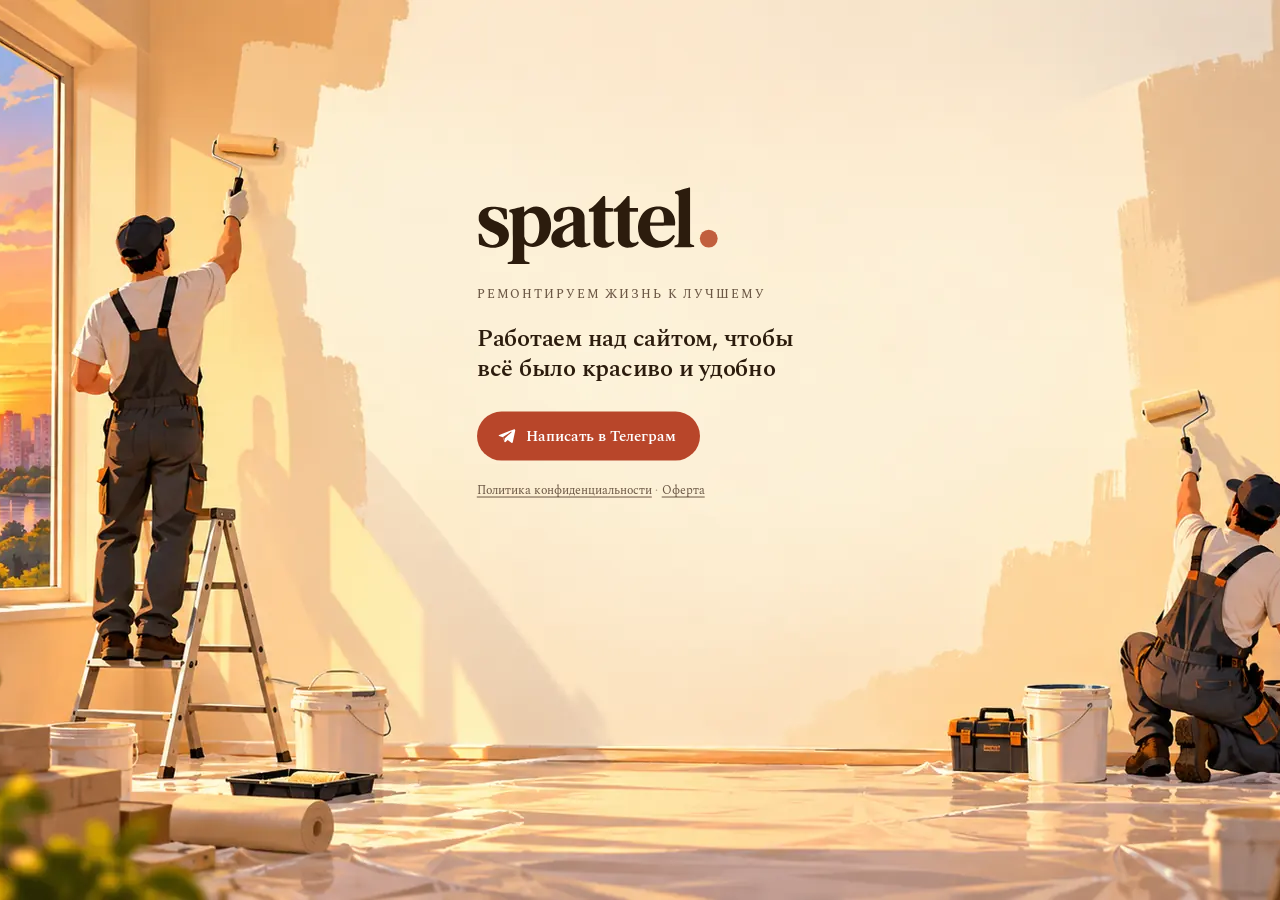
==== commit cf5ed285: "Replace homepage with holding page in new "Тёплый дом" brand The previous 150 KB homepage is superse" ====
--- a/site/index.html
+++ b/site/index.html
@@ -1,697 +1,280 @@
-<!DOCTYPE html><html lang="ru"><head><meta charset="UTF-8"><meta name="viewport" content="width=device-width, initial-scale=1.0"><title>Spattel — ремонт под ключ без тревоги. Единое окно, фикс-цена, гарантия</title><meta name="description" content="Spattel — единое окно для ремонта квартиры и дома в Перми. Конструктор сметы за минуту, проверенные бригады, фиксированная цена, контроль этапов в личном кабинете и гарантия 3 года."><meta property="og:title" content="Spattel — ремонт без тревоги. Фиксированная цена и срок"><meta property="og:description" content="Единое окно для ремонта: подбор бригад, материалы, контроль этапов и гарантия. Соберите смету в конструкторе за минуту."><meta property="og:type" content="website"><meta property="og:locale" content="ru_RU"><meta property="og:site_name" content="Spattel"><link rel="icon" href="data:image/svg+xml,%3Csvg xmlns='http://www.w3.org/2000/svg' viewBox='0 0 120 120'%3E%3Cpath fill='none' stroke='%2316A34A' stroke-width='15' stroke-linecap='butt' d='M86,42 C86,27 58,24 46,34 C33,45 47,55 60,60 C75,66 88,77 74,90 C61,101 40,98 34,84'/%3E%3C/svg%3E"><link rel="preconnect" href="https://fonts.googleapis.com"><link rel="preconnect" href="https://fonts.gstatic.com" crossorigin><link href="https://fonts.googleapis.com/css2?family=Hanken+Grotesk:wght@400;500;600;700;800&family=Spline+Sans+Mono:wght@400;500&display=swap" rel="stylesheet">
-<style>:root{--ink:#241D18;--ink7:#3F352C;--ink5:#6B6157;--paper:#FFFFFF;--paper50:#FBF8F3;--line:#E5DED4;--g50:#EFDFD1;--g100:#DFC6AE;--g400:#B0876A;--g500:#8A5F3E;--g600:#6E4A2E;--g700:#241D18;--g900:#241D18;--z-proj:#5E7A5A;--z-work:#B0876A;--z-spec:#6B6157;--z-you:#A8443A;--r-sm:6px;--r-md:10px;--r-lg:16px;--r-xl:16px;--pill:999px;--sh-sm:0 1px 3px rgba(41,36,32,.06);--sh-md:0 2px 8px rgba(41,36,32,.08);--sh-lg:0 12px 32px rgba(41,36,32,.12);--dur:.18s;--ease:cubic-bezier(.2,0,0,1);}*{box-sizing:border-box;margin:0;padding:0;}html{scroll-behavior:smooth;-webkit-text-size-adjust:100%;}body{font-family:'Hanken Grotesk','Helvetica Neue',Helvetica,Arial,sans-serif;color:var(--ink);background:var(--paper);line-height:1.6;font-size:16px;}h1,h2,h3,h4{font-family:'Hanken Grotesk','Helvetica Neue',Helvetica,Arial,sans-serif;font-weight:800;line-height:1.12;letter-spacing:-.02em;}a{color:inherit;text-decoration:none;}img,svg{display:block;}button{font-family:inherit;}.wrap{max-width:1140px;margin:0 auto;padding:0 20px;}.mark{fill:none;stroke:currentColor;stroke-width:15;stroke-linecap:butt;}section{padding:88px 0;}section[id],#calcPanel,#top{scroll-margin-top:84px;}.eyebrow{color:var(--g700);font-weight:600;font-size:13px;letter-spacing:.08em;text-transform:uppercase;}.center{text-align:center;}.muted{color:var(--ink5);}.h2{font-size:clamp(28px,4.4vw,40px);margin:10px 0 14px;}.lead{font-size:18px;color:var(--ink7);max-width:640px;}.center .lead{margin:0 auto;}.sec-head{margin-bottom:44px;}:focus-visible{outline:2px solid var(--g600);outline-offset:2px;border-radius:4px;}.on-dark:focus-visible,.btn-white:focus-visible{outline-color:#fff;}.skip{position:absolute;left:-9999px;top:0;z-index:200;background:var(--g700);color:#fff;padding:12px 20px;border-radius:0 0 var(--r-md) 0;font-weight:600;}.skip:focus{left:0;}.reveal{opacity:0;transform:translateY(18px);transition:opacity .55s var(--ease),transform .55s var(--ease);}.reveal.in{opacity:1;transform:none;}@media(prefers-reduced-motion:reduce){html{scroll-behavior:auto;}*,*::before,*::after{animation-duration:.001s!important;animation-iteration-count:1!important;transition-duration:.001s!important;}.reveal{opacity:1;transform:none;}}.btn{display:inline-flex;align-items:center;justify-content:center;gap:8px;font-family:'Hanken Grotesk','Helvetica Neue',Helvetica,Arial,sans-serif;font-weight:700;font-size:15px;line-height:1.2;white-space:nowrap;border-radius:var(--r-md);padding:14px 24px;min-height:48px;cursor:pointer;border:1.5px solid transparent;transition:transform var(--dur) var(--ease),background var(--dur),border-color var(--dur);}.btn:hover{transform:translateY(-1px);}.btn:active{transform:translateY(0);}.btn-primary{background:var(--g700);color:#fff;}.btn-primary:hover{background:var(--g900);}.btn-ghost{background:transparent;color:var(--g700);border-color:var(--line);}.btn-ghost:hover{border-color:var(--g600);}.btn-white{background:#fff;color:var(--g900);}.btn-white:hover{background:var(--g50);}.btn-lg{padding:17px 30px;font-size:16px;min-height:54px;}header.site{position:sticky;top:0;z-index:50;background:rgba(255,255,255,.88);backdrop-filter:blur(12px);-webkit-backdrop-filter:blur(12px);border-bottom:1px solid var(--line);}.nav{display:flex;align-items:center;gap:24px;height:68px;}.logo{display:inline-flex;align-items:center;color:var(--g600);border-radius:6px;--logo-word:#241D18;}.logo .word{font-family:'Hanken Grotesk','Helvetica Neue',Helvetica,Arial,sans-serif;font-weight:500;font-size:21px;letter-spacing:-.01em;color:var(--ink);line-height:1;}.logo .logo-mark{height:38px;width:auto;display:block;}.nav .links{display:flex;gap:6px;font-size:14.5px;font-weight:500;color:var(--ink7);}.nav .links a{padding:10px 12px;border-radius:var(--r-sm);transition:color var(--dur),background var(--dur);}.nav .links a:hover{color:var(--g700);background:var(--g50);}.nav .spacer{flex:1;}.nav .actions{display:flex;gap:10px;align-items:center;}.link-btn{font-family:'Hanken Grotesk','Helvetica Neue',Helvetica,Arial,sans-serif;font-weight:700;font-size:14.5px;padding:12px 14px;min-height:44px;color:var(--ink);background:none;border:none;cursor:pointer;border-radius:var(--r-sm);display:inline-flex;align-items:center;}.link-btn:hover{color:var(--g700);}.burger{display:none;background:none;border:none;cursor:pointer;padding:10px;width:44px;height:44px;border-radius:var(--r-sm);color:var(--ink);}.burger svg{margin:0 auto;}.burger .ic-x{display:none;}.burger[aria-expanded="true"] .ic-bars{display:none;}.burger[aria-expanded="true"] .ic-x{display:block;}.mnav{display:none;position:fixed;top:68px;left:0;right:0;bottom:0;z-index:49;background:#fff;padding:16px 20px 32px;overflow-y:auto;}.mnav.open{display:block;}.mnav a{display:flex;align-items:center;min-height:52px;padding:0 6px;font-family:'Hanken Grotesk','Helvetica Neue',Helvetica,Arial,sans-serif;font-weight:700;font-size:19px;border-bottom:1px solid var(--line);}.mnav .btn{width:100%;margin-top:20px;}body.menu-open{overflow:hidden;}.hero{padding:72px 0 60px;background:transparent;}.hero-grid{display:grid;grid-template-columns:1.05fr .95fr;gap:48px;align-items:center;}.hero h1{font-size:clamp(34px,5.4vw,56px);line-height:1.04;}.hero h1 .hl{color:var(--g700);}.hero p.sub{font-size:19px;color:var(--ink7);margin:22px 0 28px;max-width:520px;}.hero-cta{display:flex;gap:12px;flex-wrap:wrap;align-items:center;}.trust-row{display:flex;gap:20px;margin-top:30px;flex-wrap:wrap;}.trust-row .t{display:flex;align-items:center;gap:8px;font-size:14px;color:var(--ink7);font-weight:500;}.trust-row .t svg{color:var(--g600);flex:none;}.hero-card{background:#fff;border:1px solid var(--line);border-radius:var(--r-xl);box-shadow:var(--sh-lg);overflow:hidden;max-width:460px;justify-self:end;width:100%;}.hc-top{background:var(--g900);padding:22px 24px;color:#fff;}.hc-top .lbl{font-size:12px;opacity:.85;letter-spacing:.05em;text-transform:uppercase;}.hc-top .price{font-family:'Hanken Grotesk','Helvetica Neue',Helvetica,Arial,sans-serif;font-weight:800;font-size:30px;margin-top:4px;}.hc-top .sub{font-size:13px;opacity:.85;margin-top:2px;}.hc-body{padding:20px 24px 24px;}.hc-row{display:flex;justify-content:space-between;gap:12px;padding:9px 0;font-size:14px;border-bottom:1px dashed var(--line);}.hc-row:last-of-type{border:none;}.hc-row b{font-family:'Hanken Grotesk','Helvetica Neue',Helvetica,Arial,sans-serif;white-space:nowrap;}.hc-badge{display:inline-flex;align-items:center;gap:6px;background:var(--g50);color:var(--g700);font-weight:600;font-size:12.5px;border-radius:var(--pill);padding:6px 12px;margin-top:14px;}.stats{display:grid;grid-template-columns:repeat(4,1fr);gap:20px;padding:34px 0;border-top:1px solid var(--line);border-bottom:1px solid var(--line);}.stat b{font-family:'Hanken Grotesk','Helvetica Neue',Helvetica,Arial,sans-serif;font-weight:800;font-size:32px;display:block;color:var(--ink);}.stat span{font-size:14px;color:var(--ink5);}.ps{display:grid;grid-template-columns:1fr 1fr;gap:24px;}.ps .col{border-radius:var(--r-lg);padding:30px;}.ps .bad{background:var(--paper50);border:1px solid var(--line);}.ps .good{background:var(--g900);color:#fff;}.ps h3{font-size:22px;margin-bottom:16px;}.ps ul{list-style:none;}.ps li{display:flex;gap:12px;padding:9px 0;font-size:15px;align-items:flex-start;}.ps .bad li{color:var(--ink7);}.ps .ic{flex:none;width:22px;height:22px;margin-top:2px;border-radius:99px;display:flex;align-items:center;justify-content:center;font-size:13px;font-weight:700;}.ps .bad .ic{background:#F3DFDB;color:#A8443A;}.ps .good .ic{background:var(--g500);color:#fff;}.steps{display:grid;grid-template-columns:repeat(5,1fr);gap:16px;}.step{position:relative;padding:26px 20px;background:#fff;border:1px solid var(--line);border-radius:var(--r-lg);transition:box-shadow var(--dur),transform var(--dur) var(--ease);}.step:hover{box-shadow:var(--sh-md);transform:translateY(-3px);}.step .n{width:38px;height:38px;border-radius:11px;background:var(--g50);color:var(--g700);font-family:'Hanken Grotesk','Helvetica Neue',Helvetica,Arial,sans-serif;font-weight:800;display:flex;align-items:center;justify-content:center;margin-bottom:14px;}.step h3{font-size:16.5px;margin-bottom:6px;}.step p{font-size:14px;color:var(--ink5);line-height:1.5;}.inc{display:grid;grid-template-columns:repeat(5,1fr);gap:16px;}.inc .c{padding:24px 20px;border:1px solid var(--line);border-radius:var(--r-lg);background:#fff;transition:box-shadow var(--dur),transform var(--dur) var(--ease);}.inc .c:hover{box-shadow:var(--sh-md);transform:translateY(-3px);}.inc .c .ico{width:44px;height:44px;border-radius:12px;background:var(--g50);display:flex;align-items:center;justify-content:center;color:var(--g600);margin-bottom:14px;}.inc h3{font-size:16px;margin-bottom:5px;}.inc p{font-size:13.5px;color:var(--ink5);line-height:1.5;}.calc-sec{background:var(--paper50);}.controls{background:#fff;border:1px solid var(--line);border-radius:var(--r-lg);padding:18px 20px;margin-bottom:18px;display:flex;gap:26px;align-items:center;flex-wrap:wrap;box-shadow:var(--sh-sm);}.controls .grp{display:flex;flex-direction:column;gap:8px;}.controls .grp>span{font-family:'Hanken Grotesk','Helvetica Neue',Helvetica,Arial,sans-serif;font-weight:700;font-size:12.5px;color:var(--ink7);}.tseg{display:flex;gap:6px;flex-wrap:wrap;}.tseg button{font-size:13.5px;font-weight:500;padding:10px 15px;min-height:44px;border:1.5px solid var(--line);background:#fff;border-radius:var(--pill);cursor:pointer;color:var(--ink7);transition:border-color var(--dur),background var(--dur),color var(--dur);}.tseg button:hover{border-color:var(--g400);}.tseg button[aria-pressed="true"]{border-color:var(--g600);background:var(--g50);color:var(--g900);font-weight:600;}.area-grp{flex:1;min-width:250px;}.range-wrap{display:flex;align-items:center;gap:14px;min-height:44px;}input[type=range]{-webkit-appearance:none;appearance:none;width:100%;height:6px;border-radius:99px;background:var(--line);outline-offset:8px;cursor:pointer;}input[type=range]::-webkit-slider-thumb{-webkit-appearance:none;width:24px;height:24px;border-radius:99px;background:var(--g600);cursor:pointer;border:4px solid #fff;box-shadow:0 0 0 1px var(--line),var(--sh-sm);}input[type=range]::-moz-range-thumb{width:16px;height:16px;border-radius:99px;background:var(--g600);cursor:pointer;border:4px solid #fff;box-shadow:0 0 0 1px var(--line);}.area-val{font-family:'Hanken Grotesk','Helvetica Neue',Helvetica,Arial,sans-serif;font-weight:800;font-size:18px;white-space:nowrap;min-width:78px;text-align:right;}.area-val small{font-weight:600;font-size:12px;color:var(--ink5);}.magic{margin-left:auto;}.legend{display:flex;gap:16px;flex-wrap:wrap;margin-bottom:16px;font-size:12.5px;color:var(--ink7);}.legend .l{display:flex;align-items:center;gap:7px;}.legend .dot{width:10px;height:10px;border-radius:99px;flex:none;}.layout{display:grid;grid-template-columns:1fr 380px;gap:24px;align-items:start;}.group{background:#fff;border:1px solid var(--line);border-radius:var(--r-lg);padding:18px 18px 16px;margin-bottom:14px;}.group .gh{display:flex;align-items:center;gap:10px;margin-bottom:14px;flex-wrap:wrap;}.group .gh h3{font-size:16px;}.group .gh .cnt{font-size:12px;color:var(--ink5);font-weight:500;}.group .gh .all{margin-left:auto;font-family:'Hanken Grotesk','Helvetica Neue',Helvetica,Arial,sans-serif;font-weight:600;font-size:12.5px;color:var(--g700);cursor:pointer;padding:8px 12px;min-height:36px;border-radius:var(--pill);background:var(--g50);border:none;transition:background var(--dur);}.group .gh .all:hover{background:var(--g100);}.blocks{display:flex;flex-wrap:wrap;gap:9px;}.block{position:relative;display:inline-flex;align-items:center;gap:9px;padding:11px 15px 11px 13px;min-height:44px;border:1.5px solid var(--line);border-radius:var(--pill);background:#fff;cursor:pointer;font-size:13.5px;color:var(--ink7);text-align:left;transition:transform var(--dur) var(--ease),border-color var(--dur),background var(--dur),box-shadow var(--dur),color var(--dur);user-select:none;}.block:hover{border-color:var(--g400);transform:translateY(-1px);}.block .zdot{width:9px;height:9px;border-radius:99px;flex:none;}.block .chk{width:0;height:19px;border-radius:99px;flex:none;display:flex;align-items:center;justify-content:center;color:#fff;font-size:11px;opacity:0;overflow:hidden;transition:opacity var(--dur),width var(--dur);}.block .price{font-family:'Hanken Grotesk','Helvetica Neue',Helvetica,Arial,sans-serif;font-weight:700;font-size:12px;color:var(--ink5);margin-left:2px;white-space:nowrap;}.block[aria-pressed="true"]{background:var(--g600);border-color:var(--g600);color:#fff;box-shadow:var(--sh-sm);}.block[aria-pressed="true"] .zdot{box-shadow:0 0 0 2px rgba(255,255,255,.6);}.block[aria-pressed="true"] .price{color:rgba(255,255,255,.85);}.block[aria-pressed="true"] .chk{opacity:1;width:19px;border:2px solid rgba(255,255,255,.7);background:rgba(255,255,255,.18);}.block.pop{animation:pop .3s var(--ease);}@keyframes pop{0%{transform:scale(1)}40%{transform:scale(1.08)}100%{transform:scale(1)}}.block.rec::after{content:"рекоменд.";position:absolute;top:-8px;right:10px;font-size:9px;font-weight:700;color:var(--g700);background:var(--g50);border:1px solid var(--g100);border-radius:99px;padding:1px 6px;letter-spacing:.02em;transition:opacity var(--dur);}.block.rec[aria-pressed="true"]::after{opacity:0;}.panel{position:sticky;top:84px;background:#fff;border:1px solid var(--line);border-radius:var(--r-xl);box-shadow:var(--sh-md);overflow:hidden;}.panel .top{background:var(--g900);color:#fff;padding:22px 24px 20px;}.panel .top .olbl{font-size:12px;opacity:.85;letter-spacing:.05em;text-transform:uppercase;}.panel .top .price{font-family:'Hanken Grotesk','Helvetica Neue',Helvetica,Arial,sans-serif;font-weight:800;font-size:34px;line-height:1.05;margin:5px 0 2px;font-variant-numeric:tabular-nums;}.panel .top .sub{font-size:12.5px;opacity:.8;min-height:18px;}.obreak{margin-top:12px;padding-top:12px;border-top:1px solid rgba(255,255,255,.18);display:flex;flex-direction:column;gap:6px}.obreak .obrow{display:flex;justify-content:space-between;font-size:13px}.obreak .obrow span{opacity:.8}.obreak .obrow b{font-family:'Hanken Grotesk','Helvetica Neue',Helvetica,Arial,sans-serif}
-.cover{padding:16px 24px 6px;}.cover .cl{display:flex;justify-content:space-between;font-size:12.5px;margin-bottom:8px;color:var(--ink7);}.cover .cl b{font-family:'Hanken Grotesk','Helvetica Neue',Helvetica,Arial,sans-serif;color:var(--g700);}.cbar{height:8px;background:var(--paper50);border-radius:99px;overflow:hidden;}.cbar i{display:block;height:100%;width:0;background:var(--g500);border-radius:99px;transition:width .35s var(--ease);}.meta{display:flex;gap:10px;padding:14px 24px;}.meta .m{flex:1;background:var(--paper50);border-radius:var(--r-md);padding:10px 12px;}.meta .m b{font-family:'Hanken Grotesk','Helvetica Neue',Helvetica,Arial,sans-serif;font-weight:800;font-size:17px;display:block;font-variant-numeric:tabular-nums;}.meta .m span{font-size:11.5px;color:var(--ink5);}.sel{padding:4px 24px 8px;max-height:262px;overflow-y:auto;}.sel .empty{color:var(--ink5);font-size:13px;text-align:center;padding:24px 0;}.sitem{display:flex;align-items:center;gap:10px;padding:6px 0;border-bottom:1px solid var(--line);font-size:13px;}.sitem:last-child{border:none;}.sitem .zdot{width:8px;height:8px;border-radius:99px;flex:none;}.sitem .nm{flex:1;color:var(--ink7);}.sitem .pr{font-family:'Hanken Grotesk','Helvetica Neue',Helvetica,Arial,sans-serif;font-weight:700;font-size:12.5px;white-space:nowrap;font-variant-numeric:tabular-nums;}.sitem .x{color:var(--ink5);cursor:pointer;font-size:17px;line-height:1;width:32px;height:32px;flex:none;border:none;background:none;border-radius:var(--r-sm);display:flex;align-items:center;justify-content:center;transition:color var(--dur),background var(--dur);}.sitem .x:hover{color:var(--z-you);background:var(--paper50);}.panel .foot{padding:16px 24px 22px;border-top:1px solid var(--line);}.panel .foot .btn{width:100%;}.panel .foot .note{font-size:11.5px;color:var(--ink5);margin-top:10px;line-height:1.45;text-align:center;}.mobibar{display:none;position:fixed;left:0;right:0;bottom:0;z-index:45;background:#fff;border-top:1px solid var(--line);box-shadow:0 -8px 30px rgba(41,36,32,.1);padding:10px 16px calc(10px + env(safe-area-inset-bottom));transform:translateY(110%);transition:transform .25s var(--ease);}.mobibar.show{transform:none;}.mobibar .in{display:flex;align-items:center;gap:14px;max-width:640px;margin:0 auto;}.mobibar .p{flex:1;min-width:0;}.mobibar .p b{font-family:'Hanken Grotesk','Helvetica Neue',Helvetica,Arial,sans-serif;font-weight:800;font-size:19px;display:block;line-height:1.15;font-variant-numeric:tabular-nums;white-space:nowrap;}.mobibar .p span{font-size:11.5px;color:var(--ink5);}.mobibar .btn{padding:12px 18px;min-height:46px;font-size:14px;flex:none;}.guar{display:grid;grid-template-columns:repeat(3,1fr);gap:20px;}.gcard{padding:28px 24px;border:1px solid var(--line);border-radius:var(--r-lg);background:#fff;}.gcard .ico{width:46px;height:46px;border-radius:12px;background:var(--g50);color:var(--g700);display:flex;align-items:center;justify-content:center;margin-bottom:16px;}.gcard h3{font-size:18px;margin-bottom:8px;}.gcard p{font-size:14.5px;color:var(--ink5);}.ba{position:relative;border-radius:var(--r-xl);overflow:hidden;box-shadow:var(--sh-md);aspect-ratio:16/8;user-select:none;-webkit-user-select:none;}.ba .layer{position:absolute;inset:0;display:flex;align-items:flex-end;padding:22px;font-family:'Hanken Grotesk','Helvetica Neue',Helvetica,Arial,sans-serif;font-weight:700;color:#fff;font-size:15px;}.ba .after{background:#241D18 url(img/case-after.jpg) center/cover;}.ba .before{background:#241D18 url(img/case-before.jpg) center/cover;clip-path:inset(0 50% 0 0);}.ba .tag{background:rgba(0,0,0,.4);padding:5px 12px;border-radius:99px;backdrop-filter:blur(4px);}.ba .after .tag{position:absolute;right:22px;bottom:22px;}.ba .handle{position:absolute;top:0;bottom:0;left:50%;width:3px;background:#fff;box-shadow:0 0 0 1px rgba(0,0,0,.1);pointer-events:none;}.ba .knob{position:absolute;top:50%;left:50%;transform:translate(-50%,-50%);width:44px;height:44px;border-radius:99px;background:#fff;box-shadow:var(--sh-md);display:flex;align-items:center;justify-content:center;color:var(--g700);pointer-events:none;}.ba input{position:absolute;inset:0;width:100%;height:100%;opacity:0;cursor:ew-resize;margin:0;touch-action:none;}.app{display:grid;grid-template-columns:.95fr 1.05fr;gap:44px;align-items:center;}.app-mock{background:#241D18;border-radius:var(--r-xl);padding:24px;box-shadow:var(--sh-lg);color:#fff;max-width:560px;width:100%;}.app-mock .head{display:flex;justify-content:space-between;align-items:center;gap:12px;margin-bottom:18px;}.app-mock .head .ttl{font-family:'Hanken Grotesk','Helvetica Neue',Helvetica,Arial,sans-serif;font-weight:700;font-size:16px;}.app-mock .head .adr{color:#8A8078;font-size:13px;}.app-mock .badge{background:rgba(176,135,106,.15);color:var(--g400);font-weight:600;font-size:12px;padding:5px 11px;border-radius:99px;white-space:nowrap;}.app-step{display:flex;align-items:center;gap:12px;padding:11px 0;font-size:14px;}.app-step .tk{width:24px;height:24px;border-radius:99px;flex:none;display:flex;align-items:center;justify-content:center;font-size:12px;font-weight:700;}.app-step .tk.done{background:var(--g600);color:#fff;}.app-step .tk.now{background:rgba(176,135,106,.26);color:var(--g400);border:2px solid var(--g400);}.app-step .tk.off{background:rgba(255,255,255,.08);color:#6B6157;}.app-step .mut{color:#8A8078;margin-left:auto;font-size:12.5px;}.app-step .dim{color:#8A8078;}.app-bar{height:8px;background:rgba(255,255,255,.1);border-radius:99px;margin-top:16px;overflow:hidden;}.app-bar i{display:block;height:100%;width:62%;background:var(--g500);border-radius:99px;}.revs{display:grid;grid-template-columns:repeat(3,1fr);gap:20px;}.rev{padding:26px 24px;border:1px solid var(--line);border-radius:var(--r-lg);background:#fff;display:flex;flex-direction:column;}.rev .stars{color:var(--g600);font-size:15px;letter-spacing:2px;margin-bottom:12px;}.rev p{font-size:15px;color:var(--ink7);margin-bottom:18px;}.rev .who{display:flex;align-items:center;gap:12px;margin-top:auto;}.rev .av{width:42px;height:42px;border-radius:99px;background:var(--g100);color:var(--g900);display:flex;align-items:center;justify-content:center;font-family:'Hanken Grotesk','Helvetica Neue',Helvetica,Arial,sans-serif;font-weight:700;flex:none;}.rev .who b{font-family:'Hanken Grotesk','Helvetica Neue',Helvetica,Arial,sans-serif;font-size:14.5px;display:block;}.rev .who span{font-size:12.5px;color:var(--ink5);}.faq{max-width:820px;margin:0 auto;}.q{border-bottom:1px solid var(--line);}.q>button{width:100%;text-align:left;background:none;border:none;cursor:pointer;padding:22px 4px;min-height:56px;font-family:'Hanken Grotesk','Helvetica Neue',Helvetica,Arial,sans-serif;font-weight:700;font-size:17px;color:var(--ink);display:flex;justify-content:space-between;gap:16px;align-items:center;}.q>button .pm{flex:none;color:var(--g600);font-size:22px;line-height:1;transition:transform var(--dur);}.q.open>button .pm{transform:rotate(45deg);}.q .a{max-height:0;overflow:hidden;transition:max-height .3s var(--ease);}.q .a p{padding:0 4px 22px;font-size:15px;color:var(--ink7);}.final{background:var(--g900);border-radius:var(--r-xl);padding:60px 32px;text-align:center;color:#fff;}.final h2{font-size:clamp(26px,4vw,38px);margin-bottom:14px;}.final p{font-size:17px;opacity:.9;max-width:520px;margin:0 auto 28px;}footer.site{background:var(--ink);color:#C4B8A9;padding:56px 0 34px;font-size:14px;}.foot-grid{display:grid;grid-template-columns:1.4fr 1fr 1fr 1fr;gap:30px;padding-bottom:34px;border-bottom:1px solid #322A23;}footer.site .logo{--logo-word:#fff;}footer.site h4{font-family:'Hanken Grotesk','Helvetica Neue',Helvetica,Arial,sans-serif;color:#fff;font-size:14px;margin-bottom:14px;}footer.site a,footer.site button.flink{display:block;width:100%;text-align:left;padding:7px 0;min-height:32px;color:#C4B8A9;background:none;border:none;font-size:14px;cursor:pointer;transition:color var(--dur);}footer.site a:hover,footer.site button.flink:hover{color:var(--g400);}.foot-desc{margin-top:14px;max-width:280px;color:#857A6E;line-height:1.55;}.foot-bot{padding-top:22px;display:flex;justify-content:space-between;flex-wrap:wrap;gap:10px;font-size:12.5px;color:#7E7264;}.cabinet{display:none;position:fixed;inset:0;z-index:100;background:var(--paper50);overflow-y:auto;}.cabinet.show{display:block;}.cab-head{position:sticky;top:0;background:#fff;border-bottom:1px solid var(--line);z-index:5;}.cab-nav{display:flex;align-items:center;gap:16px;height:66px;}.cab-nav .links{display:flex;gap:6px;margin-left:8px;overflow-x:auto;}.cab-nav .links button{font-family:'Hanken Grotesk','Helvetica Neue',Helvetica,Arial,sans-serif;font-weight:600;font-size:14px;padding:10px 14px;min-height:44px;border-radius:var(--r-md);color:var(--ink7);cursor:pointer;background:none;border:none;white-space:nowrap;transition:background var(--dur),color var(--dur);}.cab-nav .links button[aria-current="true"]{background:var(--g50);color:var(--g700);}.cab-user{display:flex;align-items:center;gap:10px;margin-left:auto;}.cab-user .av{width:36px;height:36px;border-radius:99px;background:var(--g100);color:var(--g900);display:flex;align-items:center;justify-content:center;font-family:'Hanken Grotesk','Helvetica Neue',Helvetica,Arial,sans-serif;font-weight:700;font-size:14px;flex:none;}.close-cab{background:none;border:1px solid var(--line);border-radius:var(--r-md);padding:10px 14px;min-height:44px;font-family:'Hanken Grotesk','Helvetica Neue',Helvetica,Arial,sans-serif;font-weight:600;font-size:13.5px;cursor:pointer;color:var(--ink7);white-space:nowrap;transition:border-color var(--dur),color var(--dur);}.close-cab:hover{border-color:var(--g600);color:var(--g700);}.cab-body{padding:32px 0 60px;}.cab-title{display:flex;justify-content:space-between;align-items:flex-end;flex-wrap:wrap;gap:14px;margin-bottom:24px;}.cab-title h2{font-size:28px;}.cab-title .sub{color:var(--ink5);font-size:14.5px;margin-top:4px;}.cab-title .stage{font-family:'Hanken Grotesk','Helvetica Neue',Helvetica,Arial,sans-serif;font-weight:800;font-size:15px;color:var(--g700);}.cab-grid{display:grid;grid-template-columns:1.5fr 1fr;gap:20px;}.cab-col{display:flex;flex-direction:column;gap:20px;min-width:0;}.cab-card{background:#fff;border:1px solid var(--line);border-radius:var(--r-lg);padding:24px;}.cab-card h3{font-size:16px;margin-bottom:18px;display:flex;justify-content:space-between;align-items:center;gap:10px;flex-wrap:wrap;}.cab-card h3 .badge{font-family:'Hanken Grotesk','Helvetica Neue',Helvetica,Arial,sans-serif;font-weight:600;font-size:12px;background:var(--g50);color:var(--g700);padding:5px 11px;border-radius:99px;}.tl .row{display:flex;gap:14px;padding-bottom:22px;position:relative;}.tl .row:last-child{padding-bottom:0;}.tl .row::before{content:"";position:absolute;left:13px;top:28px;bottom:-4px;width:2px;background:var(--line);}.tl .row:last-child::before{display:none;}.tl .row.done::before{background:var(--g500);}.tl .dot{width:28px;height:28px;border-radius:99px;flex:none;display:flex;align-items:center;justify-content:center;font-size:13px;font-weight:700;z-index:1;}.tl .dot.done{background:var(--g600);color:#fff;}.tl .dot.now{background:var(--g100);color:var(--g700);border:2px solid var(--g500);}.tl .dot.off{background:#F5F0E9;color:#7E7264;}.tl .txt b{font-family:'Hanken Grotesk','Helvetica Neue',Helvetica,Arial,sans-serif;font-size:15px;display:block;}.tl .txt span{font-size:13px;color:var(--ink5);}.tl .txt .now-tag{color:var(--g700);font-weight:600;}.est-row{display:flex;justify-content:space-between;gap:12px;padding:11px 0;font-size:14.5px;border-bottom:1px dashed var(--line);}.est-row b{font-family:'Hanken Grotesk','Helvetica Neue',Helvetica,Arial,sans-serif;white-space:nowrap;}.est-total{display:flex;justify-content:space-between;align-items:center;gap:12px;margin-top:14px;padding-top:16px;border-top:2px solid var(--line);}.est-total .big{font-family:'Hanken Grotesk','Helvetica Neue',Helvetica,Arial,sans-serif;font-weight:800;font-size:24px;white-space:nowrap;}.pay-bar{height:10px;background:var(--paper50);border-radius:99px;overflow:hidden;margin:14px 0 8px;}.pay-bar i{display:block;height:100%;width:60%;background:var(--g500);border-radius:99px;}.pay-meta{display:flex;justify-content:space-between;gap:10px;font-size:13px;color:var(--ink5);flex-wrap:wrap;}.doc{display:flex;align-items:center;gap:12px;padding:10px 0;border-bottom:1px solid var(--line);font-size:14px;}.doc:last-child{border:none;}.doc .fi{width:34px;height:34px;border-radius:9px;background:var(--g50);color:var(--g700);display:flex;align-items:center;justify-content:center;flex:none;}.doc .dl{margin-left:auto;color:var(--g700);font-weight:600;font-size:13px;cursor:pointer;background:none;border:none;padding:10px 8px;min-height:44px;border-radius:var(--r-sm);}.doc .dl:hover{text-decoration:underline;}.photos{display:grid;grid-template-columns:repeat(3,1fr);gap:10px;}.photos .ph{aspect-ratio:1;border-radius:var(--r-md);background:linear-gradient(to top,rgba(0,0,0,.55),rgba(0,0,0,.05)),url(img/case-after.jpg) center/cover;display:flex;align-items:flex-end;padding:10px;font-size:11.5px;color:#fff;font-weight:600;}.photos .ph:nth-child(2){background:linear-gradient(to top,rgba(0,0,0,.55),rgba(0,0,0,.05)),url(img/case-before.jpg) center/cover;color:#fff;}.photos .ph:nth-child(3){background:linear-gradient(to top,rgba(0,0,0,.55),rgba(0,0,0,.05)),url(img/case-after.jpg) center/cover;color:#fff;}.chat .msg{max-width:82%;padding:11px 15px;border-radius:14px;font-size:14px;margin-bottom:10px;}.chat .msg.them{background:var(--paper50);border-bottom-left-radius:4px;}.chat .msg.me{background:var(--g600);color:#fff;margin-left:auto;border-bottom-right-radius:4px;}.chat .who{font-size:12px;color:var(--ink5);margin-bottom:4px;}.chat-in{display:flex;gap:8px;margin-top:14px;}.chat-in input{flex:1;min-width:0;border:1.5px solid var(--line);border-radius:var(--r-md);padding:11px 14px;min-height:46px;font-family:inherit;font-size:14px;}.chat-in input:focus{outline:none;border-color:var(--g600);}.chat-in .btn{padding:12px 16px;min-height:46px;font-size:14px;}.btn-outline-w{background:transparent;color:#fff;border-color:rgba(255,255,255,.45);}.btn-outline-w:hover{border-color:#fff;background:rgba(255,255,255,.08);}.modal{display:none;position:fixed;inset:0;z-index:110;background:rgba(41,36,32,.52);overflow-y:auto;padding:24px 16px;}.modal.show{display:flex;}.modal-card{background:#fff;border-radius:var(--r-xl);box-shadow:var(--sh-lg);width:100%;max-width:520px;margin:auto;overflow:hidden;}.modal-head{display:flex;align-items:flex-start;justify-content:space-between;gap:12px;padding:26px 26px 0;}.modal-head h2{font-size:22px;line-height:1.2;}.modal-head .sub{font-size:14px;color:var(--ink5);margin-top:6px;}.modal-x{flex:none;width:44px;height:44px;margin:-8px -10px 0 0;border:none;background:none;border-radius:var(--r-sm);cursor:pointer;color:var(--ink5);display:flex;align-items:center;justify-content:center;transition:color var(--dur),background var(--dur);}.modal-x:hover{color:var(--ink);background:var(--paper50);}.modal-body{padding:20px 26px 28px;}.f-row{margin-bottom:15px;}.f-row>label{display:block;font-family:'Hanken Grotesk','Helvetica Neue',Helvetica,Arial,sans-serif;font-weight:700;font-size:13px;margin-bottom:6px;color:var(--ink);}.f-row .opt{font-weight:500;color:var(--ink5);}.f-in{width:100%;border:1.5px solid var(--line);border-radius:var(--r-md);padding:12px 14px;min-height:48px;font-family:inherit;font-size:15px;color:var(--ink);background:#fff;transition:border-color var(--dur),box-shadow var(--dur);}.f-in:focus{outline:none;border-color:var(--g600);box-shadow:0 0 0 3px var(--g50);}.f-in[aria-invalid="true"]{border-color:var(--z-you);}select.f-in{appearance:none;-webkit-appearance:none;background-image:url("data:image/svg+xml,%3Csvg xmlns='http://www.w3.org/2000/svg' width='16' height='16' viewBox='0 0 24 24' fill='none' stroke='%236B7480' stroke-width='2'%3E%3Cpath d='M6 9l6 6 6-6'/%3E%3C/svg%3E");background-repeat:no-repeat;background-position:right 14px center;padding-right:40px;cursor:pointer;}textarea.f-in{min-height:90px;resize:vertical;line-height:1.5;}.f-err{display:none;color:#A8443A;font-size:12.5px;margin-top:5px;}.f-row.err .f-err{display:block;}.f-check{display:flex;gap:10px;align-items:flex-start;font-size:13.5px;color:var(--ink7);cursor:pointer;padding:2px 0;line-height:1.45;}.f-check input{width:20px;height:20px;margin-top:1px;accent-color:var(--g600);flex:none;cursor:pointer;}.f-summary{background:var(--paper50);border:1px solid var(--line);border-radius:var(--r-md);padding:12px 14px;font-size:13px;color:var(--ink7);margin-bottom:16px;line-height:1.5;}.f-summary b{font-family:'Hanken Grotesk','Helvetica Neue',Helvetica,Arial,sans-serif;color:var(--ink);}.form-msg{display:none;background:#F3DFDB;border:1px solid #F3DFDB;color:#8F3A31;border-radius:var(--r-md);padding:11px 14px;font-size:13.5px;margin-bottom:14px;line-height:1.45;}.form-msg.show{display:block;}.form-ok{display:none;text-align:center;padding:44px 26px 44px;}.form-ok.show{display:block;}.form-ok .ok-ic{width:60px;height:60px;border-radius:99px;background:var(--g50);color:var(--g600);display:flex;align-items:center;justify-content:center;margin:0 auto 18px;}.form-ok h2{font-size:21px;margin-bottom:8px;}.form-ok p{font-size:14.5px;color:var(--ink7);max-width:320px;margin:0 auto 22px;}@media(max-width:560px){.modal{padding:12px 10px;}.modal-head{padding:22px 18px 0;}.modal-body{padding:16px 18px 24px;}}@media(max-width:1020px){.layout{grid-template-columns:1fr;}.panel{position:static;}.sel{max-height:none;}.mobibar{display:block;}.calc-sec{padding-bottom:132px;}.magic{margin-left:0;width:100%;}.magic .btn{width:100%;}.steps{grid-template-columns:repeat(3,1fr);}.inc{grid-template-columns:repeat(3,1fr);}}@media(max-width:900px){section{padding:64px 0;}.sec-head{margin-bottom:32px;}.nav{gap:12px;}.nav .links{display:none;}.nav .actions{gap:6px;}.nav .actions .link-btn{display:none;}.nav .actions .btn{padding:11px 14px;min-height:44px;font-size:13.5px;}.burger{display:block;}.hero{padding:48px 0 52px;}.hero-grid{grid-template-columns:1fr;gap:36px;}.hero-card{justify-self:start;}.ps,.app,.cab-grid{grid-template-columns:1fr;}.steps,.guar,.revs{grid-template-columns:1fr 1fr;}.inc{grid-template-columns:1fr 1fr;}.foot-grid{grid-template-columns:1fr 1fr;}.stats{grid-template-columns:1fr 1fr;gap:24px;}.final{padding:44px 24px;}.app-mock{max-width:100%;}.cab-title h2{font-size:24px;}}@media(max-width:560px){.steps,.inc,.guar,.revs{grid-template-columns:1fr;}.foot-grid{grid-template-columns:1fr;}.stats{padding:26px 0;}.stat b{font-size:26px;}.ba{aspect-ratio:4/3;}.controls{padding:16px;gap:16px;}.tseg button{flex:1 1 calc(50% - 3px);}.hero p.sub{font-size:17px;}.hero-cta .btn{width:100%;}.cab-nav{gap:10px;flex-wrap:wrap;height:auto;padding-top:10px;}.cab-nav .links{order:3;flex:1 1 100%;margin-left:-8px;overflow-x:auto;-webkit-overflow-scrolling:touch;padding:2px 0 8px;}.foot-bot{flex-direction:column;}}.ai{background:#241D18;color:#fff;}.ai .eyebrow{color:var(--g400);}.ai .ai-grid{display:grid;grid-template-columns:1.02fr .98fr;gap:46px;align-items:center;}.ai h2{color:#fff;}.ai .lead{color:#B5A899;}.ai-tag{font-family:'Hanken Grotesk','Helvetica Neue',Helvetica,Arial,sans-serif;font-weight:700;color:#B0876A;font-size:15px;margin-top:8px;line-height:1.35;}.ai-benefits{margin:26px 0 24px;display:flex;flex-direction:column;gap:18px;}.ai-b{display:flex;gap:14px;align-items:flex-start;}.ai-b .ic{width:44px;height:44px;border-radius:12px;background:rgba(176,135,106,.20);color:#B0876A;display:flex;align-items:center;justify-content:center;flex:none;}.ai-b h3{font-family:'Hanken Grotesk','Helvetica Neue',Helvetica,Arial,sans-serif;font-weight:700;font-size:17px;margin-bottom:3px;color:#fff;}.ai-b p{font-size:14.5px;color:#9A8D80;line-height:1.5;}.ai-badge{display:inline-flex;align-items:center;gap:8px;background:rgba(176,135,106,.20);color:#B0876A;border:1px solid rgba(176,135,106,.26);border-radius:999px;padding:10px 16px;font-family:'Hanken Grotesk','Helvetica Neue',Helvetica,Arial,sans-serif;font-weight:700;font-size:13.5px;}.ai-cards{display:flex;flex-direction:column;gap:12px;}.ai-card{background:#322A23;border:1px solid #322A23;border-radius:16px;padding:15px 18px;}.ai-card .ct{display:flex;align-items:center;gap:8px;font-family:'Hanken Grotesk','Helvetica Neue',Helvetica,Arial,sans-serif;font-weight:700;font-size:12px;letter-spacing:.03em;text-transform:uppercase;}.ai-card.alert .ct{color:#DCA76A;}.ai-card.tip .ct{color:#B0876A;}.ai-card.fc .ct{color:#B0876A;}.ai-card p{font-size:14px;color:#CFC3B4;margin-top:7px;line-height:1.5;}.ai-chat{background:#322A23;border:1px solid #322A23;border-radius:16px;padding:15px 18px;}.ai-msg{max-width:84%;padding:9px 13px;border-radius:13px;font-size:13.5px;margin-bottom:8px;line-height:1.45;}.ai-msg .who{display:block;font-size:11px;color:#837868;margin-bottom:3px;}.ai-msg.you{background:#3E352D;color:#EFE8DE;border-bottom-right-radius:4px;margin-left:auto;}.ai-msg.bot{background:rgba(176,135,106,.20);color:#E4EBE1;border-bottom-left-radius:4px;}.ai-note{margin-top:30px;text-align:center;color:#837868;font-size:13.5px;}.ai-note b{color:#B5A899;font-weight:600;}@media(max-width:900px){.ai .ai-grid{grid-template-columns:1fr;gap:30px;}}.inc .c.inc-ai{border-color:#DFC6AE;}.inc .c.inc-ai .ico{background:#E4EBE1;}.hc-ai{display:flex;align-items:center;gap:6px;margin-top:10px;font-size:12px;color:var(--ink5);}.hc-ai svg{color:var(--g600);flex:none;}.calc-ai{display:flex;align-items:center;gap:8px;font-size:12.5px;font-weight:600;color:var(--g700);background:var(--g50);border:1px solid var(--g100);border-radius:var(--r-md);padding:9px 12px;margin-bottom:12px;}.calc-ai svg{flex:none;color:var(--g600);}/* hero micro */.hero-micro{margin-top:14px;font-size:13px;color:var(--ink5);}.hero-micro b{color:var(--g600);font-weight:400;}/* steps 4-col variant (price section) */.steps-4{grid-template-columns:repeat(4,1fr);}@media(max-width:1020px){.steps-4{grid-template-columns:repeat(2,1fr);}}@media(max-width:560px){.steps-4{grid-template-columns:1fr;}}/* compare table */.cmp-card{border:1px solid var(--line);border-radius:var(--r-lg);background:#fff;box-shadow:var(--sh-sm);overflow-x:auto;-webkit-overflow-scrolling:touch;}.cmp{width:100%;min-width:720px;border-collapse:separate;border-spacing:0;font-size:15px;line-height:1.5;}.cmp th,.cmp td{padding:16px 18px;text-align:left;vertical-align:top;border-bottom:1px solid var(--line);}.cmp thead th{font-family:'Hanken Grotesk','Helvetica Neue',Helvetica,Arial,sans-serif;font-weight:800;font-size:15.5px;color:var(--ink);}.cmp tbody th{font-weight:600;font-size:14px;color:var(--ink7);width:168px;}.cmp td{color:var(--ink5);}.cmp .sp{background:var(--g50);border-left:1px solid var(--g100);border-right:1px solid var(--g100);}.cmp thead .sp{background:var(--g700);color:#fff;border-left-color:var(--g700);border-right-color:var(--g700);border-bottom-color:var(--g700);}.cmp tbody tr:last-child th,.cmp tbody tr:last-child td{border-bottom:0;}.cmp .ok{display:flex;gap:8px;align-items:flex-start;font-weight:600;color:var(--ink);}.cmp .ok svg{flex:none;margin-top:4px;color:var(--g600);}.cmp-hint{display:none;}@media(max-width:900px){.cmp{min-width:640px;font-size:14px;}.cmp th,.cmp td{padding:13px 14px;}.cmp tbody th{width:118px;font-size:13px;}.cmp thead tr>*:first-child,.cmp tbody th{position:sticky;left:0;z-index:1;background:#fff;border-right:1px solid var(--line);}.cmp-hint{display:flex;align-items:center;justify-content:center;gap:6px;margin-top:12px;font-size:13px;color:var(--ink5);}}/* checklist band */.cl-sec{background:var(--g900);color:#fff;padding:72px 0;}.cl-sec .eyebrow{color:var(--g400);}.cl-sec .h2{color:#fff;font-size:clamp(26px,3.6vw,34px);max-width:720px;}.cl-sec .txt{color:rgba(255,255,255,.82);max-width:640px;font-size:16.5px;}.cl-grid{display:grid;grid-template-columns:1fr auto;gap:40px;align-items:center;}.cl-cta .btn{box-shadow:var(--sh-md);}@media(max-width:900px){.cl-sec{padding:56px 0;}.cl-grid{grid-template-columns:1fr;gap:26px;}}@media(max-width:560px){.cl-cta,.cl-cta .btn{width:100%;}}/* cabinet tabs / panels / chat */.cab-panel{animation:cabfade .28s var(--ease);}.cab-panel[hidden]{display:none;}@keyframes cabfade{from{opacity:0;transform:translateY(8px)}to{opacity:1;transform:none}}@media(prefers-reduced-motion:reduce){.cab-panel{animation:none;}}.cab-narrow{max-width:680px;}.doc .dnm{flex:1;min-width:0;}.doc .dmeta{display:block;font-size:12px;color:var(--ink5);margin-top:1px;}.est-note{font-size:12.5px;color:var(--ink5);margin-top:10px;line-height:1.5;}.cchat-sub{font-size:13px;color:var(--ink5);margin:-12px 0 18px;line-height:1.5;}.cthread{display:flex;flex-direction:column;}.cmsg{display:flex;gap:10px;margin-bottom:14px;max-width:88%;}.cmsg.right{margin-left:auto;max-width:80%;}.cav{width:32px;height:32px;border-radius:99px;flex:none;display:flex;align-items:center;justify-content:center;font-family:'Hanken Grotesk','Helvetica Neue',Helvetica,Arial,sans-serif;font-weight:700;font-size:14px;margin-top:20px;}.cav.a-ai{background:var(--g600);color:#fff;}.cav.a-hum{background:var(--g100);color:var(--g900);}.cmsg .cb{min-width:0;}.cmeta{display:flex;align-items:center;gap:6px;flex-wrap:wrap;font-size:11.5px;color:var(--ink5);margin-bottom:4px;}.cmeta b{font-family:'Hanken Grotesk','Helvetica Neue',Helvetica,Arial,sans-serif;font-size:12px;color:var(--ink7);}.cmsg.right .cmeta{justify-content:flex-end;}.cbadge{background:var(--g50);color:var(--g700);font-weight:600;font-size:10.5px;border-radius:99px;padding:2px 8px;white-space:nowrap;}.cbadge.b-hum{background:var(--paper50);color:var(--ink7);border:1px solid var(--line);}.cbubble{padding:11px 14px;border-radius:14px;font-size:14px;line-height:1.55;color:var(--ink);}.cmsg.m-ai .cbubble{background:var(--g50);border-bottom-left-radius:4px;}.cmsg.m-hum .cbubble{background:#fff;border:1px solid var(--line);border-bottom-left-radius:4px;}.cmsg.right .cbubble{background:var(--paper50);border-bottom-right-radius:4px;}.cchip{display:inline-flex;align-items:center;gap:6px;margin-top:8px;background:#fff;border:1px solid var(--g100);color:var(--g700);font-family:'Hanken Grotesk','Helvetica Neue',Helvetica,Arial,sans-serif;font-weight:700;font-size:12px;border-radius:99px;padding:5px 12px;}.cdivider{display:flex;align-items:center;gap:12px;margin:2px 0 16px;color:var(--ink5);font-size:12px;text-align:center;}.cdivider::before,.cdivider::after{content:"";flex:1;height:1px;background:var(--line);}.cchat-note{font-size:11.5px;color:var(--ink5);margin-top:10px;text-align:center;}.chat-in input:disabled{background:var(--paper50);color:var(--ink5);cursor:not-allowed;}.chat-in .btn:disabled{opacity:.55;cursor:not-allowed;}.chat-in .btn:disabled:hover{transform:none;background:var(--g700);}/* legal / consent */.f-row>label.f-check{display:flex;gap:10px;align-items:flex-start;font-family:'Hanken Grotesk','Helvetica Neue',Helvetica,Arial,sans-serif;font-weight:400;font-size:13.5px;color:var(--ink7);line-height:1.45;margin-bottom:0;}.f-check a{color:var(--g700);font-weight:600;text-decoration:underline;text-underline-offset:2px;}.f-check a:hover{color:var(--g900);}footer.site .foot-bot a{display:inline;width:auto;padding:0;min-height:0;color:#C4B8A9;text-decoration:underline;text-underline-offset:2px;}footer.site .foot-bot a:hover{color:var(--g400);}/* cookie banner */.cookiebar{position:fixed;left:0;right:0;bottom:0;z-index:120;background:#fff;border-top:1px solid var(--line);box-shadow:0 -8px 30px rgba(41,36,32,.12);padding:14px 20px calc(14px + env(safe-area-inset-bottom));transform:translateY(110%);transition:transform .3s var(--ease);}.cookiebar.show{transform:none;}.cookiebar[hidden]{display:none;}.cb-in{max-width:1140px;margin:0 auto;display:flex;align-items:center;gap:18px;}.cb-txt{flex:1;min-width:0;font-size:13.5px;color:var(--ink7);line-height:1.5;}.cb-txt a{color:var(--g700);font-weight:600;text-decoration:underline;text-underline-offset:2px;white-space:nowrap;}.cb-txt a:hover{color:var(--g900);}.cookiebar .btn{flex:none;padding:11px 22px;min-height:44px;font-size:14px;}@media(max-width:560px){.cb-in{flex-direction:column;align-items:stretch;gap:10px;}.cookiebar .btn{width:100%;}}
-/* ============================================================
-   ДИЗАЙН-СИСТЕМА SPATTEL · палитра base
-   Песок + эспрессо + глина. Шрифты Hanken Grotesk / Spline Sans Mono.
-   Главная кнопка — эспрессо (13:1): в base-палитре глина слишком
-   светлая для белого текста, поэтому CTA несёт чернильная заливка.
-   ============================================================ */
-:root{
-  --espresso:#241D18; --espresso-80:#3F352C; --stone:#6B6157; --stone-40:#7E7264;
-  --putty:#B0876A; --putty-dark:#6E4A2E; --putty-tint:#EFDFD1;
-  --sand:#F5F0E9; --sand-dark:#D6CBBA; --plaster:#FBF8F3;
-  --line-soft:#EFE8DE; --line-faint:#F5F0E9;
-  --ok:#5E7A5A; --ok-tint:#E4EBE1; --warn:#8A6110; --warn-tint:#F5E9D2;
-  --alert:#A8443A; --alert-tint:#F3DFDB;
-  --font-mono:'Spline Sans Mono','SF Mono',ui-monospace,monospace;
-  --ease:cubic-bezier(.2,0,.2,1);
-}
-
-/* страница — песок, карточки и герой — белые/гипсовые */
-body{background:var(--sand);}
-.hero{background:
-  radial-gradient(1100px 460px at 82% -12%, #EFDFD1, transparent 62%),
-  var(--paper) !important;}
-
-/* надзаголовки — моно, как в системе */
-.eyebrow{font-family:var(--font-mono);font-weight:400;font-size:12px;
-  letter-spacing:.16em;text-transform:uppercase;color:var(--putty-dark);}
-.on-dark .eyebrow,.ai .eyebrow,.final .eyebrow{color:var(--putty);}
-
-/* заголовки — плотный трекинг системы */
-h1,h2,h3,h4,.h1,.h2,.h3{font-weight:700;letter-spacing:-.025em;}
-h1,.h1{letter-spacing:-.035em;}
-
-/* логотип — мазок шпателя глиной */
-.logo{color:var(--putty);}
-.logo .word,.logo b{font-weight:700;letter-spacing:-.03em;}
-
-/* кнопки */
-.btn{font-weight:600;letter-spacing:-.005em;border-radius:var(--r-sm);}
-.btn-primary{background:var(--espresso);border-color:var(--espresso);color:var(--plaster);}
-.btn-primary:hover{background:var(--espresso-80);border-color:var(--espresso-80);}
-.btn-white{background:var(--plaster);color:var(--espresso);border-color:var(--plaster);}
-.btn-white:hover{background:#fff;}
-.btn:focus-visible{outline:none;box-shadow:0 0 0 3px rgba(176,135,106,.32);}
-
-/* мета-подписи моно */
-.meta,.badge-meta,.stat-l{font-family:var(--font-mono);letter-spacing:.12em;text-transform:uppercase;}
-
-/* тёмные поверхности — тёплые, не синие */
-.ai,.app-mock{background:#241D18;}
-.ai-card,.ai-chat{background:#322A23;}
-.ai-msg.you{background:#3E352D;}
-.ai-msg.bot{background:rgba(176,135,106,.20);}
-
-/* финальная полоса — чернила, без зелёного градиента */
-.final{background:#241D18 !important;}
-
-/* поля форм */
-input,select,textarea{font-family:inherit;}
-input:focus,select:focus,textarea:focus{border-color:var(--putty)!important;
-  box-shadow:0 0 0 3px rgba(176,135,106,.32)!important;}
-
-/* --- доводка контраста под AA (проверено на отрисованной странице) --- */
-.eyebrow{color:#6E4A2E;}                 /* 6.2:1 на белом, 4.7:1 на песке */
-.on-dark .eyebrow,.ai .eyebrow,.final .eyebrow,.cl-sec .eyebrow{color:#B0876A;}
-.app-mock .badge{background:rgba(176,135,106,.18);color:#B0876A;}
-.app-mock .adr,.app-mock .mut,.app-mock .dim,.app .adr,.app .mut,.app .dim{color:#948A80;}
-.ai-badge{color:#B0876A;}
-.ai-msg .who,.ai-chat .who{color:#B5A899;}
-.ai-note{color:#A89C8E;}
-.stars{color:#8A6110;}                   /* латунь — 5.6:1 на белом */
-
-/* --- доводка №2: специфичность --- */
-.app-mock .head .adr,.app-mock .head .mut{color:#948A80;}
-.rev .stars{color:#8A6110;}
-.foot-desc{color:#A89C8E;}
-.foot-bot{color:#9A8D80;}
-
-/* ═══ ДИЗАЙН-СИСТЕМА SPATTEL v1 (утверждённая) ═══
-   Пропорция 76 % белый / 16 % чернила / 8 % putty.
-   Градиентов нет. Тень — только у поднятых карточек.        */
-:root{
-  --putty-bright:#B0876A;  /* только логотип и на чернилах */
-  --putty:#8A5F3E;         /* заливка кнопок и CTA, белый текст 5.5:1 */
-  --putty-dark:#6E4A2E;    /* текст и ссылки на белом, 7.8:1 */
-  --putty-tint:#EFDFD1; --putty-tint-strong:#DFC6AE;
-  --wheat:#D9B26B; --wheat-dark:#6B4A00; --wheat-tint:#F6E7C8;
-  --espresso:#241D18; --plaster:#FBF8F3; --sand:#F5F0E9;
-}
-
-/* страница белая — это 76 % системы */
-body{background:#FFFFFF;}
-.hero{background:#FFFFFF !important;}
-
-/* ритм системы: между секциями 128, поля 64, внутри карточки 32 */
-section{padding-top:128px;padding-bottom:128px;}
-.hero{padding-top:96px;padding-bottom:104px;}
-.wrap{padding-left:64px;padding-right:64px;}
-
-/* главная кнопка — putty-заливка (образец компонентов системы), ховер затемняет */
-.btn-primary{background:var(--putty);border-color:var(--putty);color:#fff;}
-.btn-primary:hover{background:var(--putty-dark);border-color:var(--putty-dark);}
-.btn-primary:active{transform:translateY(1px);}
-.btn-white:active,.btn-ghost:active{transform:translateY(1px);}
-
-/* полоса гарантий — пшеничный тинт с чернильным текстом (правило системы) */
-#guarantee{background:var(--wheat-tint);}
-#guarantee .eyebrow{color:var(--wheat-dark);}
-
-/* надзаголовки и мета — плотный интерлиньяж, моно */
-.eyebrow{line-height:1.2;}
-.meta,.stat-l,.badge-meta{font-size:11px;line-height:1.4;letter-spacing:.12em;}
-
-/* тень только у поднятых карточек — остальное разделяет граница */
-.card,.step,.g-card,.rev,.case{box-shadow:none;border:1px solid var(--line);}
-
-@media(max-width:860px){
-  section{padding-top:72px;padding-bottom:72px;}
-  .wrap{padding-left:20px;padding-right:20px;}
-}
-
-/* шапка — своя, более узкая внутренняя рамка, иначе меню переносится */
-header .wrap,.nav .wrap,.site-head .wrap{padding-left:28px;padding-right:28px;max-width:1240px;}
-header nav,.nav .links{gap:22px;}
-
-/* акцент цвета логотипа система разрешает только на чернилах (5.2:1) —
-   поэтому тёмные карточки под ним выравниваем до #241D18, разделяет граница */
-.ai-card,.ai-chat{background:#241D18;border:1px solid #3A302A;}
-.ai-msg.you{background:#2E2620;}
-.ai-badge{background:#241D18;border:1px solid #3A302A;}
-.app-mock .badge{background:#241D18;border:1px solid #3A302A;}
-</style>
-</head><body><a class="skip" href="#main">К содержанию</a><div id="page"><header class="site"><div class="wrap nav"><a class="logo" href="#top" aria-label="Spattel — на главную"><svg class="logo-mark" viewBox="0 0 196 89" aria-hidden="true" focusable="false"><g transform="translate(14,53.03)"><path fill="var(--logo-word,#241D18)" d="M16.632 0.728Q10.416 0.728 6.412 -2.52Q2.408 -5.768 1.568 -11.144L8.624 -12.88Q9.24 -9.296 11.452 -7.504Q13.664 -5.712 16.912 -5.712Q18.648 -5.712 20.02 -6.3Q21.392 -6.888 22.204 -8.036000000000001Q23.016000000000002 -9.184000000000001 23.016000000000002 -10.752Q23.016000000000002 -12.208 22.176000000000002 -13.272Q21.336000000000002 -14.336 19.628 -15.232Q17.92 -16.128 15.344000000000001 -17.080000000000002Q11.648 -18.536 9.155999999999999 -20.188000000000002Q6.664 -21.84 5.432 -24.024Q4.2 -26.208000000000002 4.2 -29.176000000000002Q4.2 -32.312 5.74 -34.72Q7.28 -37.128 10.052 -38.528000000000006Q12.824 -39.928000000000004 16.52 -39.928000000000004Q20.44 -39.928000000000004 23.492 -38.108000000000004Q26.544 -36.288000000000004 28.392 -32.704L22.624 -29.176000000000002Q21.448 -31.304000000000002 19.852 -32.396Q18.256 -33.488 16.296 -33.488Q14.896 -33.488 13.804 -32.956Q12.712 -32.424 12.068 -31.5Q11.424 -30.576 11.424 -29.344Q11.424 -28.056 12.18 -27.048000000000002Q12.936 -26.04 14.644 -25.116Q16.352 -24.192 19.096 -23.184Q22.736 -21.84 25.172 -20.216Q27.608 -18.592 28.896 -16.436Q30.184 -14.280000000000001 30.184 -11.200000000000001Q30.184 -7.728 28.476 -5.0120000000000005Q26.768 -2.2960000000000003 23.744 -0.7840000000000001Q20.72 0.728 16.632 0.728Z M33.376 11.424V-27.608H40.32V-20.216L38.64 -19.656Q39.368 -22.96 40.852000000000004 -24.808Q42.336 -26.656 44.24 -27.412Q46.144000000000005 -28.168 48.216 -28.168Q51.856 -28.168 54.516000000000005 -26.292Q57.176 -24.416 58.576 -21.168Q59.976 -17.92 59.976 -13.776Q59.976 -9.296 58.408 -6.076Q56.84 -2.856 54.152 -1.148Q51.464 0.56 48.216 0.56Q46.032 0.56 44.072 -0.33599999999999997Q42.112 -1.232 40.74 -3.052Q39.368 -4.872 38.864000000000004 -7.672000000000001L40.32 -7.448V11.424ZM46.312 -5.824Q48.384 -5.824 49.868 -6.804Q51.352000000000004 -7.784 52.192 -9.576Q53.032 -11.368 53.032 -13.776Q53.032 -16.240000000000002 52.192 -18.032000000000004Q51.352000000000004 -19.824 49.868 -20.804000000000002Q48.384 -21.784 46.312 -21.784Q44.296 -21.784 42.812 -20.776Q41.328 -19.768 40.516000000000005 -18.004Q39.704 -16.240000000000002 39.704 -13.776Q39.704 -11.368 40.516000000000005 -9.576Q41.328 -7.784 42.812 -6.804Q44.296 -5.824 46.312 -5.824Z M80.976 0.0 80.416 -4.144V-17.416Q80.416 -19.88 78.876 -21.084Q77.33600000000001 -22.288 74.70400000000001 -22.288Q72.52000000000001 -22.288 70.25200000000001 -21.42Q67.98400000000001 -20.552 66.248 -18.984L62.720000000000006 -23.744Q65.632 -26.096 68.684 -27.131999999999998Q71.736 -28.168 75.26400000000001 -28.168Q80.976 -28.168 84.168 -25.311999999999998Q87.36000000000001 -22.456 87.36000000000001 -17.416V0.0ZM72.632 0.56Q69.608 0.56 67.22800000000001 -0.5599999999999999Q64.848 -1.68 63.476 -3.752Q62.104000000000006 -5.824 62.104000000000006 -8.512Q62.104000000000006 -10.92 63.084 -12.628Q64.06400000000001 -14.336 65.688 -15.232000000000001Q67.08800000000001 -16.072 68.796 -16.408Q70.504 -16.744 72.464 -16.744H81.03200000000001V-11.592H73.47200000000001Q72.57600000000001 -11.592 71.708 -11.452Q70.84 -11.312 70.224 -10.808Q69.664 -10.416 69.384 -9.828Q69.104 -9.24 69.104 -8.512Q69.104 -6.944 70.33600000000001 -5.992Q71.56800000000001 -5.04 73.64 -5.04Q75.488 -5.04 77.028 -5.852Q78.56800000000001 -6.664 79.492 -8.091999999999999Q80.416 -9.52 80.416 -11.368L82.26400000000001 -7.672000000000001Q81.536 -4.76 80.052 -2.94Q78.56800000000001 -1.12 76.66400000000002 -0.28Q74.76 0.56 72.632 0.56Z M102.144 0.56Q99.904 0.56 98.0 -0.28Q96.096 -1.12 94.94800000000001 -3.024Q93.8 -4.928 93.8 -8.120000000000001V-34.048L100.85600000000001 -37.800000000000004V-10.024000000000001Q100.85600000000001 -7.6160000000000005 101.5 -6.384Q102.144 -5.152 104.048 -5.152Q104.608 -5.152 105.308 -5.264Q106.00800000000001 -5.376 106.848 -5.6000000000000005V-0.28Q105.672 0.168 104.49600000000001 0.36400000000000005Q103.32000000000001 0.56 102.144 0.56ZM88.76 -22.176000000000002V-27.608H106.848V-22.176000000000002Z M120.456 0.56Q118.21600000000001 0.56 116.31200000000001 -0.28Q114.408 -1.12 113.25999999999999 -3.024Q112.112 -4.928 112.112 -8.120000000000001V-34.048L119.168 -37.800000000000004V-10.024000000000001Q119.168 -7.6160000000000005 119.81200000000001 -6.384Q120.456 -5.152 122.36 -5.152Q122.92 -5.152 123.62 -5.264Q124.32 -5.376 125.16 -5.6000000000000005V-0.28Q123.98400000000001 0.168 122.808 0.36400000000000005Q121.632 0.56 120.456 0.56ZM107.072 -22.176000000000002V-27.608H125.16V-22.176000000000002Z M140.0 0.56Q136.416 0.56 133.84 -0.616Q131.264 -1.792 129.612 -3.78Q127.96 -5.768 127.17599999999999 -8.316Q126.392 -10.864 126.392 -13.664Q126.392 -16.352 127.17599999999999 -18.928Q127.96 -21.504 129.528 -23.576Q131.096 -25.648 133.588 -26.908Q136.07999999999998 -28.168 139.552 -28.168Q142.8 -28.168 145.208 -27.076Q147.61599999999999 -25.984 149.184 -24.052Q150.752 -22.12 151.56400000000002 -19.544Q152.376 -16.968 152.376 -14.056000000000001Q152.376 -13.664 152.348 -12.964Q152.32 -12.264000000000001 152.208 -11.48H133.33599999999998Q133.61599999999999 -8.512 135.548 -7.0Q137.48 -5.488 140.392 -5.488Q142.51999999999998 -5.488 144.536 -6.244Q146.552 -7.0 148.12 -8.4L151.59199999999998 -3.696Q149.632 -2.184 147.89600000000002 -1.2320000000000002Q146.16 -0.28 144.284 0.14Q142.408 0.56 140.0 0.56ZM145.488 -14.952Q145.6 -15.4 145.684 -15.847999999999999Q145.768 -16.296 145.768 -16.688Q145.768 -17.864 145.32 -18.9Q144.87199999999999 -19.936 144.088 -20.72Q143.304 -21.504 142.212 -21.924Q141.12 -22.344 139.72 -22.344Q137.648 -22.344 136.248 -21.504Q134.84799999999998 -20.664 134.148 -19.348Q133.448 -18.032 133.28 -16.632H147.84Z M162.176 0.56Q159.32 0.56 157.47199999999998 -1.176Q155.624 -2.912 155.624 -6.664V-39.032000000000004H162.512V-8.008000000000001Q162.512 -6.832 163.072 -6.356Q163.632 -5.88 164.528 -5.88Q164.976 -5.88 165.48 -5.964Q165.98399999999998 -6.048 166.54399999999998 -6.216V-0.28Q165.368 0.168 164.22 0.36400000000000005Q163.072 0.56 162.176 0.56Z"/></g><path d="M18.0,68.6 C64.8,81.1 129.2,81.1 176.0,68.6 C129.2,74.3 64.8,74.3 18.0,68.6 Z" fill="currentColor"/></svg></a><nav class="links" aria-label="Основная навигация"><a href="#how">Как это работает</a><a href="#calc">Конструктор</a><a href="#ai">ИИ‑помощник</a><a href="#guarantee">Гарантия</a><a href="#cases">Кейсы</a><a href="#faq">Вопросы</a></nav><div class="spacer"></div><div class="actions"><button class="link-btn" type="button" data-open-cab>Войти</button><a class="btn btn-primary" href="#calc">Рассчитать ремонт</a><button class="burger" id="burger" type="button" aria-label="Открыть меню" aria-expanded="false" aria-controls="mnav"><svg class="ic-bars" width="24" height="24" viewBox="0 0 24 24" fill="none" stroke="currentColor" stroke-width="2" aria-hidden="true"><path d="M3 6h18M3 12h18M3 18h18"/></svg><svg class="ic-x" width="24" height="24" viewBox="0 0 24 24" fill="none" stroke="currentColor" stroke-width="2" aria-hidden="true"><path d="M6 6l12 12M18 6L6 18"/></svg></button></div></div></header><nav class="mnav" id="mnav" aria-label="Мобильное меню"><a href="#how">Как это работает</a><a href="#calc">Конструктор ремонта</a><a href="#guarantee">Гарантия</a><a href="#cases">Кейсы</a><a href="#faq">Вопросы</a><button class="link-btn" type="button" data-open-cab style="width:100%;justify-content:flex-start;padding:14px 6px;font-size:19px;border-bottom:1px solid var(--line);border-radius:0;">Войти</button><a class="btn btn-primary btn-lg" href="#calc">Рассчитать ремонт</a></nav><main id="main"><span id="top"></span><section class="hero" aria-labelledby="heroTitle"><div class="wrap hero-grid"><div><p class="eyebrow">Единое окно для ремонта</p><h1 id="heroTitle">Ремонт без тревоги. <span class="hl">Фиксированная цена</span> и&nbsp;срок.</h1><p class="sub">Мы подбираем проверенные бригады, закупаем материалы, контролируем каждый этап и&nbsp;отвечаем за&nbsp;результат. Вы видите ход работ в&nbsp;приложении — и&nbsp;ничего не&nbsp;переплачиваете сверх сметы.</p><div class="hero-cta"><a class="btn btn-primary btn-lg" href="#calc">Рассчитать ремонт</a><a class="btn btn-ghost btn-lg" href="#how">Как это работает</a></div><div class="hero-micro">Бесплатный замер · Без обязательств · Перезвоним за 15 минут</div><div class="trust-row"><div class="t"><svg width="18" height="18" viewBox="0 0 24 24" fill="none" stroke="currentColor" stroke-width="2.4" aria-hidden="true"><path d="M20 6L9 17l-5-5"/></svg> Фиксированная смета</div><div class="t"><svg width="18" height="18" viewBox="0 0 24 24" fill="none" stroke="currentColor" stroke-width="2.4" aria-hidden="true"><rect x="3" y="4" width="18" height="16" rx="2"/><path d="M3 10h18"/></svg> Оплата по&nbsp;этапам</div><div class="t"><svg width="18" height="18" viewBox="0 0 24 24" fill="none" stroke="currentColor" stroke-width="2.4" aria-hidden="true"><path d="M12 22s8-4 8-10V5l-8-3-8 3v7c0 6 8 10 8 10z"/></svg> Гарантия 3&nbsp;года</div><div class="t"><svg width="18" height="18" viewBox="0 0 24 24" fill="none" stroke="currentColor" stroke-width="2.2" aria-hidden="true"><path d="M12 3l1.7 4.5L18 9l-4.3 1.5L12 15l-1.7-4.5L6 9l4.3-1.5z"/></svg> ИИ следит за&nbsp;сроками и&nbsp;бюджетом</div></div></div><div class="hero-card" role="img" aria-label="Пример предварительной сметы: вторичное жильё 58 квадратных метров, 627 514 рублей, срок около 93 дней"><div class="hc-top"><div class="lbl">Предварительная смета</div><div class="price">627&nbsp;514&nbsp;₽</div><div class="sub">Вторичное жильё · 58&nbsp;м²</div></div><div class="hc-body"><div class="hc-row"><span>Работы</span><b>448&nbsp;224&nbsp;₽</b></div><div class="hc-row"><span>Материалы</span><b>179&nbsp;290&nbsp;₽</b></div><div class="hc-row"><span>Срок работ</span><b>~&nbsp;93&nbsp;дня</b></div><span class="hc-badge"><svg width="14" height="14" viewBox="0 0 24 24" fill="none" stroke="currentColor" stroke-width="2.6" aria-hidden="true"><path d="M20 6L9 17l-5-5"/></svg> Цена зафиксирована в договоре</span><div class="hc-ai"><svg width="14" height="14" viewBox="0 0 24 24" fill="none" stroke="currentColor" stroke-width="2.4" aria-hidden="true"><path d="M12 3l1.7 4.5L18 9l-4.3 1.5L12 15l-1.7-4.5L6 9l4.3-1.5z"/></svg> Смету проверил ИИ&nbsp;— цифры реалистичны</div></div></div></div></section><div class="wrap reveal"><div class="stats"><div class="stat"><b>1&nbsp;окно</b><span>вместо десятка подрядчиков</span></div><div class="stat"><b>0&nbsp;₽</b><span>доплат сверх сметы</span></div><div class="stat"><b>3&nbsp;года</b><span>гарантия на работы</span></div><div class="stat"><b>24/7</b><span>статус ремонта в приложении</span></div></div></div><section aria-labelledby="whyTitle"><div class="wrap"><div class="center sec-head reveal"><p class="eyebrow">Почему это работает</p><h2 class="h2" id="whyTitle">Ремонт пугает не работой, а&nbsp;неизвестностью</h2><p class="lead">Частная бригада — это лотерея: сроки, цена и&nbsp;качество непредсказуемы. Spattel убирает риск и&nbsp;берёт ответственность на&nbsp;себя.</p></div><div class="ps reveal"><div class="col bad"><h3>Сам с бригадой</h3><ul><li><span class="ic" aria-hidden="true">✕</span> Нет проекта, всё решается в&nbsp;процессе</li><li><span class="ic" aria-hidden="true">✕</span> Цена растёт по&nbsp;ходу, постоянные доплаты</li><li><span class="ic" aria-hidden="true">✕</span> Сроки срываются, мастера пропадают</li><li><span class="ic" aria-hidden="true">✕</span> Материалы покупаете и&nbsp;возите сами</li><li><span class="ic" aria-hidden="true">✕</span> Некому предъявить за&nbsp;брак</li></ul></div><div class="col good on-dark"><h3>Со&nbsp;Spattel</h3><ul><li><span class="ic" aria-hidden="true">✓</span> Подробный проект, где всё описано и&nbsp;есть визуализация</li><li><span class="ic" aria-hidden="true">✓</span> Фиксированная смета, закреплённая в&nbsp;договоре</li><li><span class="ic" aria-hidden="true">✓</span> Срок в&nbsp;договоре, прогресс в&nbsp;приложении, куратор ведёт проект</li><li><span class="ic" aria-hidden="true">✓</span> Материалы подберём и&nbsp;привезём</li><li><span class="ic" aria-hidden="true">✓</span> Гарантия 3&nbsp;года и&nbsp;приёмка по&nbsp;чек-листу</li></ul></div></div></div></section><section id="how" style="background:var(--paper50)" aria-labelledby="howTitle"><div class="wrap"><div class="center sec-head reveal"><p class="eyebrow">Как это работает</p><h2 class="h2" id="howTitle">Пять шагов от заявки до ключей</h2></div><div class="steps reveal"><div class="step"><div class="n" aria-hidden="true">1</div><h3>Заявка и расчёт</h3><p>Соберите смету в&nbsp;конструкторе за&nbsp;минуту. Бесплатно и&nbsp;без звонков.</p></div><div class="step"><div class="n" aria-hidden="true">2</div><h3>Замер и договор</h3><p>Выезжаем, уточняем смету и&nbsp;фиксируем цену и&nbsp;срок в&nbsp;договоре.</p></div><div class="step"><div class="n" aria-hidden="true">3</div><h3>Бригада и материалы</h3><p>Подбираем проверенную команду, закупаем и&nbsp;привозим материалы.</p></div><div class="step"><div class="n" aria-hidden="true">4</div><h3>Работа под контролем</h3><p>Куратор проверяет этапы, вы следите за&nbsp;ходом в&nbsp;приложении.</p></div><div class="step"><div class="n" aria-hidden="true">5</div><h3>Приёмка и гарантия</h3><p>Сдаём по чек-листу. Что-то не&nbsp;так — исправим по&nbsp;гарантии.</p></div></div></div></section><section aria-labelledby="incTitle"><div class="wrap"><div class="center sec-head reveal"><p class="eyebrow">Что входит в единое окно</p><h2 class="h2" id="incTitle">Всё, что нужно для ремонта — в&nbsp;одном месте</h2></div><div class="inc reveal"><div class="c"><div class="ico" aria-hidden="true"><svg width="22" height="22" viewBox="0 0 24 24" fill="none" stroke="currentColor" stroke-width="2"><rect x="3" y="3" width="18" height="18" rx="2"/><path d="M3 9h18M9 21V9"/></svg></div><h3>Проект</h3><p>Рабочий проект: планировка, 3D&#8209;визуализация и&nbsp;чертежи — до&nbsp;старта.</p></div><div class="c"><div class="ico" aria-hidden="true"><svg width="22" height="22" viewBox="0 0 24 24" fill="none" stroke="currentColor" stroke-width="2"><path d="M14 3l7 7-4 4-7-7z"/><path d="M10 7L3 14v7h7l7-7"/></svg></div><h3>Работы</h3><p>Проверенные бригады под задачу и&nbsp;бюджет.</p></div><div class="c"><div class="ico" aria-hidden="true"><svg width="22" height="22" viewBox="0 0 24 24" fill="none" stroke="currentColor" stroke-width="2"><path d="M3 9l9-6 9 6v10a2 2 0 01-2 2H5a2 2 0 01-2-2z"/><path d="M9 21V12h6v9"/></svg></div><h3>Материалы</h3><p>Партнёрские цены, доставка на&nbsp;объект.</p></div><div class="c inc-ai"><div class="ico" aria-hidden="true"><svg width="22" height="22" viewBox="0 0 24 24" fill="none" stroke="currentColor" stroke-width="2"><path d="M12 3l1.7 4.5L18 9l-4.3 1.5L12 15l-1.7-4.5L6 9l4.3-1.5z"/><path d="M18.5 14l.8 2.1 2.1.8-2.1.8-.8 2.1-.8-2.1-2.1-.8 2.1-.8z"/></svg></div><h3>ИИ&#8209;помощник</h3><p>Контролирует смету и&nbsp;сроки, предупреждает о&nbsp;рисках, отвечает в&nbsp;чате 24/7.</p></div><div class="c"><div class="ico" aria-hidden="true"><svg width="22" height="22" viewBox="0 0 24 24" fill="none" stroke="currentColor" stroke-width="2"><path d="M9 11l3 3L22 4"/><path d="M21 12v7a2 2 0 01-2 2H5a2 2 0 01-2-2V5a2 2 0 012-2h11"/></svg></div><h3>Контроль</h3><p>Технадзор и&nbsp;приёмка на&nbsp;каждом этапе.</p></div></div></div></section><section id="calc" class="calc-sec" aria-labelledby="calcTitle"><div class="wrap"><div class="center sec-head reveal"><p class="eyebrow">Конструктор ремонта</p><h2 class="h2" id="calcTitle">Соберите свой ремонт — как конструктор</h2><p class="lead">Отмечайте работы, которые нужны, — смета считается вживую. Не&nbsp;хотите разбираться — нажмите «Соберите за&nbsp;меня», и&nbsp;Spattel предложит проверенный базовый набор.</p></div><div class="controls reveal"><div class="grp" role="group" aria-label="Тип объекта"><span id="typeLbl">Тип объекта</span><div class="tseg" id="segType"><button type="button" data-mult="1.15" aria-pressed="true">Вторичное жильё</button><button type="button" data-mult="1.0" aria-pressed="false">Новостройка</button></div></div><div class="grp area-grp"><span>Площадь: <span id="areaLbl" style="color:var(--g700)">58&nbsp;м²</span></span><div class="range-wrap"><input type="range" id="area" min="15" max="200" value="58" step="1" aria-label="Площадь объекта в квадратных метрах"><div class="area-val"><span id="areaNum">58</span><small>м²</small></div></div></div><div class="magic"><button class="btn btn-primary" id="autoBtn" type="button">✨ Соберите за меня</button></div></div><div class="layout"><div id="catalog" class="reveal"></div><aside class="panel reveal" id="calcPanel" aria-label="Ваш ремонт — итоговая смета"><div class="top on-dark"><div class="olbl">Ваш ремонт · предварительная смета</div><div class="price" id="price" aria-live="polite">0&nbsp;₽</div><div class="sub" id="subline">Выберите работы или нажмите «Соберите за&nbsp;меня»</div><div class="obreak"><div class="obrow"><span>Работы</span><b id="bWorks">—</b></div><div class="obrow"><span>Материалы</span><b id="bMats">—</b></div></div></div><div class="cover"><div class="cl"><span id="covLbl">Ремонт укомплектован</span><b id="covPct">0%</b></div><div class="cbar" role="progressbar" aria-labelledby="covLbl" aria-valuemin="0" aria-valuemax="100" aria-valuenow="0" id="covBarWrap"><i id="covBar"></i></div></div><div class="meta"><div class="m"><b id="term">—</b><span>ориентир по сроку</span></div><div class="m"><b id="count">0</b><span>работ выбрано</span></div></div><div class="sel" id="sel"><div class="empty">Здесь появятся выбранные работы</div></div><div class="foot"><div class="calc-ai"><svg width="14" height="14" viewBox="0 0 24 24" fill="none" stroke="currentColor" stroke-width="2.4" aria-hidden="true"><path d="M12 3l1.7 4.5L18 9l-4.3 1.5L12 15l-1.7-4.5L6 9l4.3-1.5z"/></svg> Смету и&nbsp;срок уточняет ИИ по&nbsp;данным сотен ремонтов</div><button class="btn btn-primary" type="button" id="leadBtn">Получить точную смету</button><p class="note">Расчёт предварительный. Точную цену зафиксируем в&nbsp;договоре после бесплатного замера.</p></div></aside></div></div></section><section id="pricing" aria-labelledby="priceTitle"><div class="wrap"><div class="center sec-head reveal"><p class="eyebrow">Прозрачная цена</p><h2 class="h2" id="priceTitle">Откуда берётся фиксированная цена — и&nbsp;почему без доплат</h2><p class="lead">Никакой магии. Смету считает ИИ по&nbsp;данным сотен реальных ремонтов, куратор проверяет её на&nbsp;замере и&nbsp;фиксирует в&nbsp;договоре. Доплата возможна только если вы&nbsp;сами меняете объём работ — и&nbsp;всегда по&nbsp;согласованию.</p></div><div class="steps steps-4 reveal"><div class="step"><div class="n" aria-hidden="true">1</div><h3>Замер и параметры</h3><p>Бесплатно выезжаем и&nbsp;уточняем реальный объём работ.</p></div><div class="step"><div class="n" aria-hidden="true">2</div><h3>Считаем и&nbsp;планируем с&nbsp;помощью ИИ</h3><p>Цена и&nbsp;срок — из&nbsp;данных завершённых объектов, а&nbsp;не&nbsp;«средней температуры».</p></div><div class="step"><div class="n" aria-hidden="true">3</div><h3>Фиксация в договоре</h3><p>Цифра закреплена. Риск перерасхода&nbsp;— на&nbsp;нас, а&nbsp;не&nbsp;на&nbsp;вас.</p></div><div class="step"><div class="n" aria-hidden="true">4</div><h3>0 ₽ скрытых доплат</h3><p>Платите ровно то, что&nbsp;в&nbsp;смете. Изменения&nbsp;— только по&nbsp;вашему решению.</p></div></div></div></section><section id="guarantee" style="background:var(--wheat-tint)" aria-labelledby="guarTitle"><div class="wrap"><div class="center sec-head reveal"><p class="eyebrow">Прозрачность и гарантия</p><h2 class="h2" id="guarTitle">Мы отвечаем за результат деньгами и&nbsp;репутацией</h2></div><div class="guar reveal"><div class="gcard"><div class="ico" aria-hidden="true"><svg width="24" height="24" viewBox="0 0 24 24" fill="none" stroke="currentColor" stroke-width="2"><path d="M12 2l8 3v7c0 6-8 10-8 10S4 18 4 12V5z"/><path d="M9 12l2 2 4-4"/></svg></div><h3>Гарантия 3&nbsp;года</h3><p>Проявился дефект после сдачи — устраним за&nbsp;свой счёт, без споров.</p></div><div class="gcard"><div class="ico" aria-hidden="true"><svg width="24" height="24" viewBox="0 0 24 24" fill="none" stroke="currentColor" stroke-width="2"><rect x="3" y="5" width="18" height="14" rx="2"/><path d="M3 10h18M7 15h4"/></svg></div><h3>Оплата по этапам</h3><p>Платите за&nbsp;выполненный и&nbsp;принятый этап. Деньги за&nbsp;работы не&nbsp;зависают у&nbsp;нас.</p></div><div class="gcard"><div class="ico" aria-hidden="true"><svg width="24" height="24" viewBox="0 0 24 24" fill="none" stroke="currentColor" stroke-width="2"><path d="M4 4h16v12H5.2L4 17.2z"/><path d="M8 9h8M8 12h5"/></svg></div><h3>Не устроил мастер — заменим</h3><p>Куратор на&nbsp;связи. Если бригада не&nbsp;справляется — меняем за&nbsp;наш счёт.</p></div></div></div></section><section id="compare" aria-labelledby="compareTitle"><div class="wrap"><div class="center sec-head reveal"><p class="eyebrow">Сравните сами</p><h2 class="h2" id="compareTitle">Почему со&nbsp;Spattel спокойнее, чем как обычно</h2></div><div class="cmp-card reveal" role="region" aria-label="Сравнение способов сделать ремонт" tabindex="0"><table class="cmp" aria-labelledby="compareTitle"><thead><tr><td></td><th scope="col">Частная бригада</th><th scope="col">Ремонтная фирма</th><th scope="col" class="sp">Spattel</th></tr></thead><tbody><tr><th scope="row">Цена</th><td>Растёт по&nbsp;ходу, доплаты</td><td>Часто фикс, но&nbsp;дороже</td><td class="sp"><span class="ok"><svg width="16" height="16" viewBox="0 0 24 24" fill="none" stroke="currentColor" stroke-width="2.6" aria-hidden="true"><path d="M20 6L9 17l-5-5"/></svg><span>Фикс в&nbsp;договоре, без&nbsp;доплат</span></span></td></tr><tr><th scope="row">Сроки</th><td>Как получится</td><td>В договоре, но&nbsp;штрафы редко работают</td><td class="sp"><span class="ok"><svg width="16" height="16" viewBox="0 0 24 24" fill="none" stroke="currentColor" stroke-width="2.6" aria-hidden="true"><path d="M20 6L9 17l-5-5"/></svg><span>В&nbsp;договоре; ИИ следит и&nbsp;предупреждает</span></span></td></tr><tr><th scope="row">Материалы</th><td>Возите сами</td><td>Свои, с&nbsp;наценкой</td><td class="sp"><span class="ok"><svg width="16" height="16" viewBox="0 0 24 24" fill="none" stroke="currentColor" stroke-width="2.6" aria-hidden="true"><path d="M20 6L9 17l-5-5"/></svg><span>Партнёрские цены, привезём</span></span></td></tr><tr><th scope="row">Ответственность</th><td>На вас</td><td>На фирме</td><td class="sp"><span class="ok"><svg width="16" height="16" viewBox="0 0 24 24" fill="none" stroke="currentColor" stroke-width="2.6" aria-hidden="true"><path d="M20 6L9 17l-5-5"/></svg><span>Один куратор за&nbsp;всё</span></span></td></tr><tr><th scope="row">Контроль хода</th><td>Сами приезжаете</td><td>Отчёты по&nbsp;запросу</td><td class="sp"><span class="ok"><svg width="16" height="16" viewBox="0 0 24 24" fill="none" stroke="currentColor" stroke-width="2.6" aria-hidden="true"><path d="M20 6L9 17l-5-5"/></svg><span>В&nbsp;приложении 24/7 + фотоотчёты</span></span></td></tr><tr><th scope="row">Если мастер не справился</th><td>Ищете нового сами</td><td>Как повезёт</td><td class="sp"><span class="ok"><svg width="16" height="16" viewBox="0 0 24 24" fill="none" stroke="currentColor" stroke-width="2.6" aria-hidden="true"><path d="M20 6L9 17l-5-5"/></svg><span>Заменим за&nbsp;наш счёт</span></span></td></tr><tr><th scope="row">Гарантия</th><td>Обычно нет</td><td>1 год</td><td class="sp"><span class="ok"><svg width="16" height="16" viewBox="0 0 24 24" fill="none" stroke="currentColor" stroke-width="2.6" aria-hidden="true"><path d="M20 6L9 17l-5-5"/></svg><span>3 года</span></span></td></tr></tbody></table></div><p class="cmp-hint" aria-hidden="true">Прокрутите таблицу вправо <svg width="14" height="14" viewBox="0 0 24 24" fill="none" stroke="currentColor" stroke-width="2" aria-hidden="true"><path d="M5 12h14M13 6l6 6-6 6"/></svg></p></div></section><section id="cases" style="background:var(--paper50)" aria-labelledby="casesTitle"><div class="wrap"><div class="center sec-head reveal"><p class="eyebrow">Наши объекты</p><h2 class="h2" id="casesTitle">До и после</h2><p class="lead">Потяните ползунок, чтобы увидеть результат. Реальные объекты — с&nbsp;фиксированной сметой и&nbsp;сроком.</p></div><div class="ba reveal" id="ba"><div class="layer after"><span class="tag">После ремонта</span></div><div class="layer before" id="baBefore"><span class="tag">До ремонта</span></div><div class="handle" id="baHandle"></div><div class="knob" id="baKnob" aria-hidden="true"><svg width="20" height="20" viewBox="0 0 24 24" fill="none" stroke="currentColor" stroke-width="2.4"><path d="M8 7l-5 5 5 5M16 7l5 5-5 5"/></svg></div><input type="range" id="baRange" min="0" max="100" value="50" aria-label="Сравнение «до» и «после»: положение разделителя в процентах"></div></div></section><section aria-labelledby="appTitle"><div class="wrap app"><div class="reveal"><p class="eyebrow">Прозрачный контроль</p><h2 class="h2" id="appTitle">Весь ремонт — в вашем кармане</h2><p class="lead" style="margin-bottom:22px">Личный кабинет показывает статус каждого этапа, смету, платежи, документы и&nbsp;фотоотчёты. Никаких «позвоните прорабу» — вы всё видите сами.</p><button class="btn btn-primary btn-lg" type="button" data-open-cab>Открыть демо-кабинет</button></div><div class="app-mock reveal on-dark" role="img" aria-label="Демонстрация трекера ремонта: этап 3 из 5, чистовая отделка, готово 62 процента"><div class="head"><div><div class="ttl">Квартира, 58&nbsp;м²</div><div class="adr">ЖК «Пермский», ул. Ленина, 42</div></div><span class="badge">В работе</span></div><div class="app-step"><span class="tk done">✓</span> Демонтаж <span class="mut">готово</span></div><div class="app-step"><span class="tk done">✓</span> Черновые работы <span class="mut">готово</span></div><div class="app-step"><span class="tk now">3</span> Чистовая отделка <span class="mut">идёт · 62%</span></div><div class="app-step"><span class="tk off">4</span><span class="dim">Установка оборудования</span></div><div class="app-step"><span class="tk off">5</span><span class="dim">Приёмка</span></div><div class="app-bar"><i></i></div></div></div></section><section id="ai" class="ai" aria-labelledby="aiTitle"><div class="wrap"><div class="ai-grid"><div class="reveal"><div class="eyebrow">ИИ&#8209;помощник · входит по&nbsp;умолчанию</div><h2 class="h2" id="aiTitle">Два интеллекта на&nbsp;вашем ремонте: куратор&nbsp;+&nbsp;ИИ</h2><div class="ai-tag">Голова, которая всё считает наперёд, — и&nbsp;руки, которые растут откуда надо.</div><p class="lead" style="margin-top:14px">Живой опыт наших мастеров и&nbsp;искусственный интеллект, который учится на&nbsp;каждом нашем объекте: собирает работы, затраты, план и&nbsp;факт, сроки и&nbsp;ошибки. Он знает цену промаху заранее — поэтому смета точнее, сроки честнее, а&nbsp;сюрпризов меньше.</p><div class="ai-benefits"><div class="ai-b"><span class="ic"><svg width="22" height="22" viewBox="0 0 24 24" fill="none" stroke="currentColor" stroke-width="2"><rect x="4" y="3" width="16" height="18" rx="2"/><path d="M8 7h8M8 11h8M8 15h4"/></svg></span><div><h3>Точная смета — по&nbsp;реальным данным</h3><p>Считает цену и&nbsp;срок по&nbsp;сотням завершённых ремонтов, а&nbsp;не&nbsp;«на&nbsp;глаз». Честную цифру видите сразу.</p></div></div><div class="ai-b"><span class="ic"><svg width="22" height="22" viewBox="0 0 24 24" fill="none" stroke="currentColor" stroke-width="2"><path d="M12 2l8 3v6c0 5-3.5 8-8 10-4.5-2-8-5-8-10V5z"/><path d="M9 12l2 2 4-4"/></svg></span><div><h3>Предвидит проблемы заранее</h3><p>В&nbsp;реальном времени предупреждает о&nbsp;риске срыва срока и&nbsp;перерасхода и&nbsp;подсказывает, что сделать сейчас, чтобы этого не&nbsp;случилось.</p></div></div><div class="ai-b"><span class="ic"><svg width="22" height="22" viewBox="0 0 24 24" fill="none" stroke="currentColor" stroke-width="2"><path d="M21 12a8 8 0 01-11.5 7.2L4 20l.9-5.2A8 8 0 1121 12z"/></svg></span><div><h3>Отвечает в&nbsp;чате 24/7</h3><p>Подскажет статус, материалы, платежи и&nbsp;этапы в&nbsp;любую минуту и&nbsp;напомнит о&nbsp;предстоящем платеже.</p></div></div></div><span class="ai-badge"><svg width="16" height="16" viewBox="0 0 24 24" fill="none" stroke="currentColor" stroke-width="2.2"><circle cx="12" cy="12" r="9"/><path d="M12 7v5l3 2"/></svg> Уже включено в&nbsp;стоимость — бесплатно для&nbsp;вас</span></div><div class="ai-cards reveal"><div class="ai-card alert"><div class="ct"><svg width="15" height="15" viewBox="0 0 24 24" fill="none" stroke="currentColor" stroke-width="2.2"><circle cx="12" cy="12" r="9"/><path d="M12 7v5l3 2"/></svg> Прогноз срока</div><p>Стены после штукатурки сохнут дольше обычного. Сдвинул этап на&nbsp;+2&nbsp;дня и&nbsp;предупредил куратора — к&nbsp;приёмке успеваем.</p></div><div class="ai-card tip"><div class="ct"><svg width="15" height="15" viewBox="0 0 24 24" fill="none" stroke="currentColor" stroke-width="2.2"><path d="M9 18h6M10 21h4M12 3a6 6 0 00-4 10c1 1 1.5 1.5 1.5 3h5c0-1.5.5-2 1.5-3a6 6 0 00-4-10z"/></svg> Подсказка заранее</div><p>Уточните ширину дверных полотен на&nbsp;этой неделе — иначе доставка сдвинет монтаж на&nbsp;5&nbsp;дней.</p></div><div class="ai-card fc"><div class="ct"><svg width="15" height="15" viewBox="0 0 24 24" fill="none" stroke="currentColor" stroke-width="2.2"><path d="M4 19V5M4 19h16M8 16v-4M12 16V8M16 16v-6"/></svg> Контроль бюджета</div><p>Смета 1&nbsp;254&nbsp;000&nbsp;₽ · отклонение&nbsp;0% · идём в&nbsp;графике.</p></div><div class="ai-chat"><div class="ai-msg you"><span class="who">Вы</span>Когда следующий платёж?</div><div class="ai-msg bot"><span class="who">ИИ&#8209;помощник Spattel</span>Послезавтра — 62&nbsp;400&nbsp;₽ за&nbsp;этап «Чистовая отделка». Напомню утром и&nbsp;пришлю чек после оплаты.</div></div></div></div><div class="ai-note reveal"><b>ИИ&nbsp;подсказывает — решение всегда за&nbsp;вами и&nbsp;куратором.</b> Технологии помогают людям, а&nbsp;не&nbsp;заменяют их.</div></div></section><section style="background:var(--paper50)" aria-labelledby="revTitle"><div class="wrap"><div class="center sec-head reveal"><p class="eyebrow">Отзывы</p><h2 class="h2" id="revTitle">Что говорят заказчики</h2></div><div class="revs reveal"><div class="rev"><div class="stars" aria-label="Оценка 5 из 5">★★★★★</div><p>«Впервые ремонт без нервов. Смета не&nbsp;выросла ни&nbsp;на&nbsp;рубль, а&nbsp;этапы я смотрела в&nbsp;приложении прямо с&nbsp;работы».</p><div class="who"><div class="av" aria-hidden="true">ЕК</div><div><b>Екатерина</b><span>2-комн., 54&nbsp;м², Пермь</span></div></div></div><div class="rev"><div class="stars" aria-label="Оценка 5 из 5">★★★★★</div><p>«Понравилось, что за&nbsp;всё отвечает один человек — куратор. Не&nbsp;бегал между плиточником и&nbsp;электриком, всё решал Spattel».</p><div class="who"><div class="av" aria-hidden="true">ДМ</div><div><b>Дмитрий</b><span>дом 120&nbsp;м², пригород</span></div></div></div><div class="rev"><div class="stars" aria-label="Оценка 5 из 5">★★★★★</div><p>«Меняли бригаду по&nbsp;гарантии — сделали быстро и&nbsp;без споров. За&nbsp;это и&nbsp;платишь: за&nbsp;спокойствие».</p><div class="who"><div class="av" aria-hidden="true">АС</div><div><b>Анна</b><span>студия 32&nbsp;м², новостройка</span></div></div></div></div></div></section><section id="checklist" class="cl-sec" aria-labelledby="clTitle"><div class="wrap cl-grid"><div class="reveal"><p class="eyebrow">Бесплатно</p><h2 class="h2" id="clTitle">Чек-лист приёмки ремонта: 47&nbsp;пунктов, которые проверяют профи</h2><p class="txt">Скачайте и&nbsp;проверяйте работу как эксперт — даже если делаете ремонт не&nbsp;с&nbsp;нами. Что смотреть на&nbsp;каждом этапе, где чаще всего халтурят и&nbsp;как принять работу без&nbsp;переделок.</p></div><div class="cl-cta reveal"><a class="btn btn-white btn-lg" id="clBtn" href="/spattel-checklist.pdf" download target="_blank" rel="noopener">Скачать чек-лист (PDF)</a></div></div></section><section id="faq" aria-labelledby="faqTitle"><div class="wrap"><div class="center sec-head reveal" style="margin-bottom:36px"><p class="eyebrow">Вопросы</p><h2 class="h2" id="faqTitle">Частые вопросы</h2></div><div class="faq reveal" id="faqList"><div class="q"><button type="button" aria-expanded="false" aria-controls="faq-a1" id="faq-q1">Почему это выгоднее, чем нанять бригаду самому?<span class="pm" aria-hidden="true">+</span></button><div class="a" id="faq-a1" role="region" aria-labelledby="faq-q1"><p>Вы не&nbsp;переплачиваете за&nbsp;хаос: мы держим партнёрские цены на&nbsp;материалы, фиксируем смету и&nbsp;не&nbsp;даём ей расти. Плюс экономите главное — своё время и&nbsp;нервы, потому что за&nbsp;результат отвечает один куратор.</p></div></div><div class="q"><button type="button" aria-expanded="false" aria-controls="faq-a2" id="faq-q2">Как формируется цена и может ли она вырасти?<span class="pm" aria-hidden="true">+</span></button><div class="a" id="faq-a2" role="region" aria-labelledby="faq-q2"><p>Предварительную оценку даёт конструктор. После бесплатного замера мы фиксируем точную цену и&nbsp;срок в&nbsp;договоре. Доплаты возможны только если вы сами меняете объём работ — и&nbsp;всегда согласуются заранее.</p></div></div><div class="q"><button type="button" aria-expanded="false" aria-controls="faq-a3" id="faq-q3">Кто делает ремонт — ваши мастера?<span class="pm" aria-hidden="true">+</span></button><div class="a" id="faq-a3" role="region" aria-labelledby="faq-q3"><p>Мы подбираем проверенные бригады из&nbsp;своей сети под вашу задачу и&nbsp;бюджет, а&nbsp;наш куратор контролирует качество на&nbsp;каждом этапе и&nbsp;принимает работу по&nbsp;чек-листу.</p></div></div><div class="q"><button type="button" aria-expanded="false" aria-controls="faq-a4" id="faq-q4">Как я контролирую ход работ?<span class="pm" aria-hidden="true">+</span></button><div class="a" id="faq-a4" role="region" aria-labelledby="faq-q4"><p>В личном кабинете: статус этапов, фотоотчёты, смета, платежи и&nbsp;документы. Куратор на&nbsp;связи в&nbsp;чате — не&nbsp;нужно никому дозваниваться.</p></div></div><div class="q"><button type="button" aria-expanded="false" aria-controls="faq-a5" id="faq-q5">Что покрывает гарантия?<span class="pm" aria-hidden="true">+</span></button><div class="a" id="faq-a5" role="region" aria-labelledby="faq-q5"><p>3&nbsp;года на&nbsp;выполненные работы. Если проявится дефект по&nbsp;нашей вине — устраняем за&nbsp;свой счёт. Если не&nbsp;устроит мастер в&nbsp;процессе — заменим бригаду.</p></div></div><div class="q"><button type="button" aria-expanded="false" aria-controls="faq-a7" id="faq-q7">Что будет, если сорвут срок?<span class="pm" aria-hidden="true">+</span></button><div class="a" id="faq-a7" role="region" aria-labelledby="faq-q7"><p>ИИ предупреждает о&nbsp;риске заранее, а&nbsp;куратор вмешивается до&nbsp;того, как срок сорван. Если задержка по&nbsp;нашей вине — компенсируем по&nbsp;договору.</p></div></div><div class="q"><button type="button" aria-expanded="false" aria-controls="faq-a8" id="faq-q8">Входит ли вывоз мусора и уборка?<span class="pm" aria-hidden="true">+</span></button><div class="a" id="faq-a8" role="region" aria-labelledby="faq-q8"><p>Да, если выбраны в&nbsp;смете. В&nbsp;конструкторе это отдельные пункты — вы&nbsp;видите, за&nbsp;что платите.</p></div></div><div class="q"><button type="button" aria-expanded="false" aria-controls="faq-a9" id="faq-q9">Можно ли платить по этапам?<span class="pm" aria-hidden="true">+</span></button><div class="a" id="faq-a9" role="region" aria-labelledby="faq-q9"><p>Да. Оплата по&nbsp;принятым этапам: платите за&nbsp;то, что уже сделано и&nbsp;принято вами.</p></div></div></div></div></section><section id="final" aria-labelledby="finalTitle"><div class="wrap"><div class="final reveal on-dark"><h2 id="finalTitle">Узнайте стоимость своего ремонта</h2><p>Предварительная смета за&nbsp;минуту, бесплатный замер и&nbsp;фиксированная цена в&nbsp;договоре. Без обязательств.</p><div style="display:flex;gap:12px;justify-content:center;flex-wrap:wrap"><button class="btn btn-white btn-lg" type="button" data-open-lead>Оставить заявку</button><a class="btn btn-outline-w btn-lg" href="#calc">Рассчитать ремонт</a></div></div></div></section></main><footer class="site on-dark"><div class="wrap"><div class="foot-grid"><div><a class="logo" href="#top" style="color:var(--g400)" aria-label="Spattel — на главную"><svg class="logo-mark" viewBox="0 0 196 89" aria-hidden="true" focusable="false"><g transform="translate(14,53.03)"><path fill="var(--logo-word,#241D18)" d="M16.632 0.728Q10.416 0.728 6.412 -2.52Q2.408 -5.768 1.568 -11.144L8.624 -12.88Q9.24 -9.296 11.452 -7.504Q13.664 -5.712 16.912 -5.712Q18.648 -5.712 20.02 -6.3Q21.392 -6.888 22.204 -8.036000000000001Q23.016000000000002 -9.184000000000001 23.016000000000002 -10.752Q23.016000000000002 -12.208 22.176000000000002 -13.272Q21.336000000000002 -14.336 19.628 -15.232Q17.92 -16.128 15.344000000000001 -17.080000000000002Q11.648 -18.536 9.155999999999999 -20.188000000000002Q6.664 -21.84 5.432 -24.024Q4.2 -26.208000000000002 4.2 -29.176000000000002Q4.2 -32.312 5.74 -34.72Q7.28 -37.128 10.052 -38.528000000000006Q12.824 -39.928000000000004 16.52 -39.928000000000004Q20.44 -39.928000000000004 23.492 -38.108000000000004Q26.544 -36.288000000000004 28.392 -32.704L22.624 -29.176000000000002Q21.448 -31.304000000000002 19.852 -32.396Q18.256 -33.488 16.296 -33.488Q14.896 -33.488 13.804 -32.956Q12.712 -32.424 12.068 -31.5Q11.424 -30.576 11.424 -29.344Q11.424 -28.056 12.18 -27.048000000000002Q12.936 -26.04 14.644 -25.116Q16.352 -24.192 19.096 -23.184Q22.736 -21.84 25.172 -20.216Q27.608 -18.592 28.896 -16.436Q30.184 -14.280000000000001 30.184 -11.200000000000001Q30.184 -7.728 28.476 -5.0120000000000005Q26.768 -2.2960000000000003 23.744 -0.7840000000000001Q20.72 0.728 16.632 0.728Z M33.376 11.424V-27.608H40.32V-20.216L38.64 -19.656Q39.368 -22.96 40.852000000000004 -24.808Q42.336 -26.656 44.24 -27.412Q46.144000000000005 -28.168 48.216 -28.168Q51.856 -28.168 54.516000000000005 -26.292Q57.176 -24.416 58.576 -21.168Q59.976 -17.92 59.976 -13.776Q59.976 -9.296 58.408 -6.076Q56.84 -2.856 54.152 -1.148Q51.464 0.56 48.216 0.56Q46.032 0.56 44.072 -0.33599999999999997Q42.112 -1.232 40.74 -3.052Q39.368 -4.872 38.864000000000004 -7.672000000000001L40.32 -7.448V11.424ZM46.312 -5.824Q48.384 -5.824 49.868 -6.804Q51.352000000000004 -7.784 52.192 -9.576Q53.032 -11.368 53.032 -13.776Q53.032 -16.240000000000002 52.192 -18.032000000000004Q51.352000000000004 -19.824 49.868 -20.804000000000002Q48.384 -21.784 46.312 -21.784Q44.296 -21.784 42.812 -20.776Q41.328 -19.768 40.516000000000005 -18.004Q39.704 -16.240000000000002 39.704 -13.776Q39.704 -11.368 40.516000000000005 -9.576Q41.328 -7.784 42.812 -6.804Q44.296 -5.824 46.312 -5.824Z M80.976 0.0 80.416 -4.144V-17.416Q80.416 -19.88 78.876 -21.084Q77.33600000000001 -22.288 74.70400000000001 -22.288Q72.52000000000001 -22.288 70.25200000000001 -21.42Q67.98400000000001 -20.552 66.248 -18.984L62.720000000000006 -23.744Q65.632 -26.096 68.684 -27.131999999999998Q71.736 -28.168 75.26400000000001 -28.168Q80.976 -28.168 84.168 -25.311999999999998Q87.36000000000001 -22.456 87.36000000000001 -17.416V0.0ZM72.632 0.56Q69.608 0.56 67.22800000000001 -0.5599999999999999Q64.848 -1.68 63.476 -3.752Q62.104000000000006 -5.824 62.104000000000006 -8.512Q62.104000000000006 -10.92 63.084 -12.628Q64.06400000000001 -14.336 65.688 -15.232000000000001Q67.08800000000001 -16.072 68.796 -16.408Q70.504 -16.744 72.464 -16.744H81.03200000000001V-11.592H73.47200000000001Q72.57600000000001 -11.592 71.708 -11.452Q70.84 -11.312 70.224 -10.808Q69.664 -10.416 69.384 -9.828Q69.104 -9.24 69.104 -8.512Q69.104 -6.944 70.33600000000001 -5.992Q71.56800000000001 -5.04 73.64 -5.04Q75.488 -5.04 77.028 -5.852Q78.56800000000001 -6.664 79.492 -8.091999999999999Q80.416 -9.52 80.416 -11.368L82.26400000000001 -7.672000000000001Q81.536 -4.76 80.052 -2.94Q78.56800000000001 -1.12 76.66400000000002 -0.28Q74.76 0.56 72.632 0.56Z M102.144 0.56Q99.904 0.56 98.0 -0.28Q96.096 -1.12 94.94800000000001 -3.024Q93.8 -4.928 93.8 -8.120000000000001V-34.048L100.85600000000001 -37.800000000000004V-10.024000000000001Q100.85600000000001 -7.6160000000000005 101.5 -6.384Q102.144 -5.152 104.048 -5.152Q104.608 -5.152 105.308 -5.264Q106.00800000000001 -5.376 106.848 -5.6000000000000005V-0.28Q105.672 0.168 104.49600000000001 0.36400000000000005Q103.32000000000001 0.56 102.144 0.56ZM88.76 -22.176000000000002V-27.608H106.848V-22.176000000000002Z M120.456 0.56Q118.21600000000001 0.56 116.31200000000001 -0.28Q114.408 -1.12 113.25999999999999 -3.024Q112.112 -4.928 112.112 -8.120000000000001V-34.048L119.168 -37.800000000000004V-10.024000000000001Q119.168 -7.6160000000000005 119.81200000000001 -6.384Q120.456 -5.152 122.36 -5.152Q122.92 -5.152 123.62 -5.264Q124.32 -5.376 125.16 -5.6000000000000005V-0.28Q123.98400000000001 0.168 122.808 0.36400000000000005Q121.632 0.56 120.456 0.56ZM107.072 -22.176000000000002V-27.608H125.16V-22.176000000000002Z M140.0 0.56Q136.416 0.56 133.84 -0.616Q131.264 -1.792 129.612 -3.78Q127.96 -5.768 127.17599999999999 -8.316Q126.392 -10.864 126.392 -13.664Q126.392 -16.352 127.17599999999999 -18.928Q127.96 -21.504 129.528 -23.576Q131.096 -25.648 133.588 -26.908Q136.07999999999998 -28.168 139.552 -28.168Q142.8 -28.168 145.208 -27.076Q147.61599999999999 -25.984 149.184 -24.052Q150.752 -22.12 151.56400000000002 -19.544Q152.376 -16.968 152.376 -14.056000000000001Q152.376 -13.664 152.348 -12.964Q152.32 -12.264000000000001 152.208 -11.48H133.33599999999998Q133.61599999999999 -8.512 135.548 -7.0Q137.48 -5.488 140.392 -5.488Q142.51999999999998 -5.488 144.536 -6.244Q146.552 -7.0 148.12 -8.4L151.59199999999998 -3.696Q149.632 -2.184 147.89600000000002 -1.2320000000000002Q146.16 -0.28 144.284 0.14Q142.408 0.56 140.0 0.56ZM145.488 -14.952Q145.6 -15.4 145.684 -15.847999999999999Q145.768 -16.296 145.768 -16.688Q145.768 -17.864 145.32 -18.9Q144.87199999999999 -19.936 144.088 -20.72Q143.304 -21.504 142.212 -21.924Q141.12 -22.344 139.72 -22.344Q137.648 -22.344 136.248 -21.504Q134.84799999999998 -20.664 134.148 -19.348Q133.448 -18.032 133.28 -16.632H147.84Z M162.176 0.56Q159.32 0.56 157.47199999999998 -1.176Q155.624 -2.912 155.624 -6.664V-39.032000000000004H162.512V-8.008000000000001Q162.512 -6.832 163.072 -6.356Q163.632 -5.88 164.528 -5.88Q164.976 -5.88 165.48 -5.964Q165.98399999999998 -6.048 166.54399999999998 -6.216V-0.28Q165.368 0.168 164.22 0.36400000000000005Q163.072 0.56 162.176 0.56Z"/></g><path d="M18.0,68.6 C64.8,81.1 129.2,81.1 176.0,68.6 C129.2,74.3 64.8,74.3 18.0,68.6 Z" fill="currentColor"/></svg></a><p class="foot-desc">Единое окно для ремонта квартир и&nbsp;домов. Подбор, поставка, контроль и&nbsp;гарантия — в&nbsp;одном месте.</p></div><nav aria-label="Компания"><h4>Компания</h4><a href="#how">Как это работает</a><a href="#guarantee">Гарантия</a><a href="#cases">Кейсы</a><a href="#top">О нас</a></nav><nav aria-label="Клиентам"><h4>Клиентам</h4><a href="#calc">Рассчитать ремонт</a><button class="flink" type="button" data-open-cab>Личный кабинет</button><a href="#faq">Вопросы</a><a href="/oferta.html">Публичная оферта</a><a href="/privacy.html">Политика конфиденциальности</a></nav><div><h4>Контакты</h4><a href="#top">Пермь</a><a href="tel:+70000000000">+7&nbsp;(000)&nbsp;000-00-00</a><a href="mailto:hello@spattel.ru">hello@spattel.ru</a><a href="spattel_partners.html">Для подрядчиков</a></div></div><div class="foot-bot"><span>© 2026 Spattel. Все права защищены.</span><span><a href="/privacy.html">Политика конфиденциальности</a> · <a href="/oferta.html">Публичная оферта</a></span></div></div></footer><div class="mobibar" id="mobibar" aria-hidden="true"><div class="in"><div class="p"><b id="mobPrice">0&nbsp;₽</b><span id="mobMeta">Смета не собрана</span></div><button class="btn btn-primary" type="button" id="mobBtn">К смете</button></div></div></div><div class="cabinet" id="cabinet" role="dialog" aria-modal="true" aria-label="Демо личного кабинета заказчика"><div class="cab-head"><div class="wrap cab-nav"><span class="logo" style="color:var(--g600)"><svg class="logo-mark" viewBox="0 0 196 89" aria-hidden="true" focusable="false"><g transform="translate(14,53.03)"><path fill="var(--logo-word,#241D18)" d="M16.632 0.728Q10.416 0.728 6.412 -2.52Q2.408 -5.768 1.568 -11.144L8.624 -12.88Q9.24 -9.296 11.452 -7.504Q13.664 -5.712 16.912 -5.712Q18.648 -5.712 20.02 -6.3Q21.392 -6.888 22.204 -8.036000000000001Q23.016000000000002 -9.184000000000001 23.016000000000002 -10.752Q23.016000000000002 -12.208 22.176000000000002 -13.272Q21.336000000000002 -14.336 19.628 -15.232Q17.92 -16.128 15.344000000000001 -17.080000000000002Q11.648 -18.536 9.155999999999999 -20.188000000000002Q6.664 -21.84 5.432 -24.024Q4.2 -26.208000000000002 4.2 -29.176000000000002Q4.2 -32.312 5.74 -34.72Q7.28 -37.128 10.052 -38.528000000000006Q12.824 -39.928000000000004 16.52 -39.928000000000004Q20.44 -39.928000000000004 23.492 -38.108000000000004Q26.544 -36.288000000000004 28.392 -32.704L22.624 -29.176000000000002Q21.448 -31.304000000000002 19.852 -32.396Q18.256 -33.488 16.296 -33.488Q14.896 -33.488 13.804 -32.956Q12.712 -32.424 12.068 -31.5Q11.424 -30.576 11.424 -29.344Q11.424 -28.056 12.18 -27.048000000000002Q12.936 -26.04 14.644 -25.116Q16.352 -24.192 19.096 -23.184Q22.736 -21.84 25.172 -20.216Q27.608 -18.592 28.896 -16.436Q30.184 -14.280000000000001 30.184 -11.200000000000001Q30.184 -7.728 28.476 -5.0120000000000005Q26.768 -2.2960000000000003 23.744 -0.7840000000000001Q20.72 0.728 16.632 0.728Z M33.376 11.424V-27.608H40.32V-20.216L38.64 -19.656Q39.368 -22.96 40.852000000000004 -24.808Q42.336 -26.656 44.24 -27.412Q46.144000000000005 -28.168 48.216 -28.168Q51.856 -28.168 54.516000000000005 -26.292Q57.176 -24.416 58.576 -21.168Q59.976 -17.92 59.976 -13.776Q59.976 -9.296 58.408 -6.076Q56.84 -2.856 54.152 -1.148Q51.464 0.56 48.216 0.56Q46.032 0.56 44.072 -0.33599999999999997Q42.112 -1.232 40.74 -3.052Q39.368 -4.872 38.864000000000004 -7.672000000000001L40.32 -7.448V11.424ZM46.312 -5.824Q48.384 -5.824 49.868 -6.804Q51.352000000000004 -7.784 52.192 -9.576Q53.032 -11.368 53.032 -13.776Q53.032 -16.240000000000002 52.192 -18.032000000000004Q51.352000000000004 -19.824 49.868 -20.804000000000002Q48.384 -21.784 46.312 -21.784Q44.296 -21.784 42.812 -20.776Q41.328 -19.768 40.516000000000005 -18.004Q39.704 -16.240000000000002 39.704 -13.776Q39.704 -11.368 40.516000000000005 -9.576Q41.328 -7.784 42.812 -6.804Q44.296 -5.824 46.312 -5.824Z M80.976 0.0 80.416 -4.144V-17.416Q80.416 -19.88 78.876 -21.084Q77.33600000000001 -22.288 74.70400000000001 -22.288Q72.52000000000001 -22.288 70.25200000000001 -21.42Q67.98400000000001 -20.552 66.248 -18.984L62.720000000000006 -23.744Q65.632 -26.096 68.684 -27.131999999999998Q71.736 -28.168 75.26400000000001 -28.168Q80.976 -28.168 84.168 -25.311999999999998Q87.36000000000001 -22.456 87.36000000000001 -17.416V0.0ZM72.632 0.56Q69.608 0.56 67.22800000000001 -0.5599999999999999Q64.848 -1.68 63.476 -3.752Q62.104000000000006 -5.824 62.104000000000006 -8.512Q62.104000000000006 -10.92 63.084 -12.628Q64.06400000000001 -14.336 65.688 -15.232000000000001Q67.08800000000001 -16.072 68.796 -16.408Q70.504 -16.744 72.464 -16.744H81.03200000000001V-11.592H73.47200000000001Q72.57600000000001 -11.592 71.708 -11.452Q70.84 -11.312 70.224 -10.808Q69.664 -10.416 69.384 -9.828Q69.104 -9.24 69.104 -8.512Q69.104 -6.944 70.33600000000001 -5.992Q71.56800000000001 -5.04 73.64 -5.04Q75.488 -5.04 77.028 -5.852Q78.56800000000001 -6.664 79.492 -8.091999999999999Q80.416 -9.52 80.416 -11.368L82.26400000000001 -7.672000000000001Q81.536 -4.76 80.052 -2.94Q78.56800000000001 -1.12 76.66400000000002 -0.28Q74.76 0.56 72.632 0.56Z M102.144 0.56Q99.904 0.56 98.0 -0.28Q96.096 -1.12 94.94800000000001 -3.024Q93.8 -4.928 93.8 -8.120000000000001V-34.048L100.85600000000001 -37.800000000000004V-10.024000000000001Q100.85600000000001 -7.6160000000000005 101.5 -6.384Q102.144 -5.152 104.048 -5.152Q104.608 -5.152 105.308 -5.264Q106.00800000000001 -5.376 106.848 -5.6000000000000005V-0.28Q105.672 0.168 104.49600000000001 0.36400000000000005Q103.32000000000001 0.56 102.144 0.56ZM88.76 -22.176000000000002V-27.608H106.848V-22.176000000000002Z M120.456 0.56Q118.21600000000001 0.56 116.31200000000001 -0.28Q114.408 -1.12 113.25999999999999 -3.024Q112.112 -4.928 112.112 -8.120000000000001V-34.048L119.168 -37.800000000000004V-10.024000000000001Q119.168 -7.6160000000000005 119.81200000000001 -6.384Q120.456 -5.152 122.36 -5.152Q122.92 -5.152 123.62 -5.264Q124.32 -5.376 125.16 -5.6000000000000005V-0.28Q123.98400000000001 0.168 122.808 0.36400000000000005Q121.632 0.56 120.456 0.56ZM107.072 -22.176000000000002V-27.608H125.16V-22.176000000000002Z M140.0 0.56Q136.416 0.56 133.84 -0.616Q131.264 -1.792 129.612 -3.78Q127.96 -5.768 127.17599999999999 -8.316Q126.392 -10.864 126.392 -13.664Q126.392 -16.352 127.17599999999999 -18.928Q127.96 -21.504 129.528 -23.576Q131.096 -25.648 133.588 -26.908Q136.07999999999998 -28.168 139.552 -28.168Q142.8 -28.168 145.208 -27.076Q147.61599999999999 -25.984 149.184 -24.052Q150.752 -22.12 151.56400000000002 -19.544Q152.376 -16.968 152.376 -14.056000000000001Q152.376 -13.664 152.348 -12.964Q152.32 -12.264000000000001 152.208 -11.48H133.33599999999998Q133.61599999999999 -8.512 135.548 -7.0Q137.48 -5.488 140.392 -5.488Q142.51999999999998 -5.488 144.536 -6.244Q146.552 -7.0 148.12 -8.4L151.59199999999998 -3.696Q149.632 -2.184 147.89600000000002 -1.2320000000000002Q146.16 -0.28 144.284 0.14Q142.408 0.56 140.0 0.56ZM145.488 -14.952Q145.6 -15.4 145.684 -15.847999999999999Q145.768 -16.296 145.768 -16.688Q145.768 -17.864 145.32 -18.9Q144.87199999999999 -19.936 144.088 -20.72Q143.304 -21.504 142.212 -21.924Q141.12 -22.344 139.72 -22.344Q137.648 -22.344 136.248 -21.504Q134.84799999999998 -20.664 134.148 -19.348Q133.448 -18.032 133.28 -16.632H147.84Z M162.176 0.56Q159.32 0.56 157.47199999999998 -1.176Q155.624 -2.912 155.624 -6.664V-39.032000000000004H162.512V-8.008000000000001Q162.512 -6.832 163.072 -6.356Q163.632 -5.88 164.528 -5.88Q164.976 -5.88 165.48 -5.964Q165.98399999999998 -6.048 166.54399999999998 -6.216V-0.28Q165.368 0.168 164.22 0.36400000000000005Q163.072 0.56 162.176 0.56Z"/></g><path d="M18.0,68.6 C64.8,81.1 129.2,81.1 176.0,68.6 C129.2,74.3 64.8,74.3 18.0,68.6 Z" fill="currentColor"/></svg></span><div class="links" role="tablist" aria-label="Разделы кабинета"><button type="button" role="tab" id="cabTab0" aria-controls="cabPanel0" aria-selected="true" aria-current="true">Мой объект</button><button type="button" role="tab" id="cabTab1" aria-controls="cabPanel1" aria-selected="false" aria-current="false" tabindex="-1">Смета</button><button type="button" role="tab" id="cabTab2" aria-controls="cabPanel2" aria-selected="false" aria-current="false" tabindex="-1">Документы</button><button type="button" role="tab" id="cabTab3" aria-controls="cabPanel3" aria-selected="false" aria-current="false" tabindex="-1">Чат</button></div><div class="cab-user"><span style="font-size:11px;font-weight:700;letter-spacing:.05em;text-transform:uppercase;color:var(--g700);background:var(--g50);border-radius:99px;padding:4px 10px;margin-right:12px" title="Это демонстрация будущего кабинета">демо</span><button class="close-cab" id="closeCab" type="button">← На сайт</button><div class="av" aria-hidden="true">СТ</div></div></div></div><div class="cab-body"><div class="wrap"><div class="cab-title"><div><p class="eyebrow">Мой ремонт</p><h2>Квартира, 58&nbsp;м²</h2><div class="sub">ЖК «Пермский», ул. Ленина, 42 · договор №&nbsp;2026-0512 · куратор Артём</div></div><div style="text-align:right"><div class="stage">Этап 3 из 5 · идёт</div><div class="sub">до сдачи ~&nbsp;23&nbsp;дня</div></div></div><div class="cab-panel" id="cabPanel0" role="tabpanel" aria-labelledby="cabTab0" tabindex="0"><div class="cab-grid"><div class="cab-col"><div class="cab-card"><h3>Ход работ <span class="badge">62% готово</span></h3><div class="tl"><div class="row done"><div class="dot done" aria-hidden="true">✓</div><div class="txt"><b>Демонтаж</b><span>завершён 12&nbsp;мая · принято</span></div></div><div class="row done"><div class="dot done" aria-hidden="true">✓</div><div class="txt"><b>Черновые работы</b><span>завершён 2&nbsp;июня · принято</span></div></div><div class="row"><div class="dot now" aria-hidden="true">3</div><div class="txt"><b>Чистовая отделка</b><span class="now-tag">идёт · плитка и покраска · 62%</span></div></div><div class="row"><div class="dot off" aria-hidden="true">4</div><div class="txt"><b>Установка оборудования</b><span>запланировано на 8&nbsp;июля</span></div></div><div class="row"><div class="dot off" aria-hidden="true">5</div><div class="txt"><b>Приёмка по чек-листу</b><span>ориентир 22&nbsp;июля</span></div></div></div></div></div><div class="cab-col"><div class="cab-card"><h3>Фотоотчёт <span class="badge">обновлён сегодня</span></h3><div class="photos"><div class="ph">Гостиная · после</div><div class="ph">До ремонта</div><div class="ph">После</div></div></div></div></div></div><div class="cab-panel" id="cabPanel1" role="tabpanel" aria-labelledby="cabTab1" tabindex="0" hidden><div class="cab-narrow"><div class="cab-card"><h3>Смета и оплата <span class="badge">фикс по договору</span></h3><div class="est-row"><span>Работы</span><b>448&nbsp;224&nbsp;₽</b></div><div class="est-row"><span>Материалы</span><b>179&nbsp;290&nbsp;₽</b></div><div class="est-total"><span class="muted">Итого по договору</span><span class="big">627&nbsp;514&nbsp;₽</span></div><div class="pay-bar" role="progressbar" aria-label="Оплачено 62 процента" aria-valuemin="0" aria-valuemax="100" aria-valuenow="62"><i style="width:62%"></i></div><div class="pay-meta"><span>Оплачено по этапам: 390&nbsp;000&nbsp;₽</span><span>Осталось: 237&nbsp;514&nbsp;₽</span></div><p class="est-note">Оплата по факту выполненных этапов, без предоплаты за материалы вперёд.</p><button class="btn btn-primary" type="button" style="width:100%;margin-top:16px">Оплатить следующий этап</button></div></div></div><div class="cab-panel" id="cabPanel2" role="tabpanel" aria-labelledby="cabTab2" tabindex="0" hidden><div class="cab-narrow"><div class="cab-card"><h3>Документы <span class="badge">5 файлов</span></h3><div class="doc"><span class="fi" aria-hidden="true"><svg width="16" height="16" viewBox="0 0 24 24" fill="none" stroke="currentColor" stroke-width="2"><path d="M14 2H6a2 2 0 00-2 2v16a2 2 0 002 2h12a2 2 0 002-2V8z"/><path d="M14 2v6h6"/></svg></span><div class="dnm">Договор №&nbsp;2026-0512.pdf<span class="dmeta">12 мая · 1,2 МБ</span></div><button class="dl" type="button">Скачать</button></div><div class="doc"><span class="fi" aria-hidden="true"><svg width="16" height="16" viewBox="0 0 24 24" fill="none" stroke="currentColor" stroke-width="2"><path d="M14 2H6a2 2 0 00-2 2v16a2 2 0 002 2h12a2 2 0 002-2V8z"/><path d="M14 2v6h6"/></svg></span><div class="dnm">Смета (актуальная).pdf<span class="dmeta">обновлена сегодня · 0,9 МБ</span></div><button class="dl" type="button">Скачать</button></div><div class="doc"><span class="fi" aria-hidden="true"><svg width="16" height="16" viewBox="0 0 24 24" fill="none" stroke="currentColor" stroke-width="2"><path d="M14 2H6a2 2 0 00-2 2v16a2 2 0 002 2h12a2 2 0 002-2V8z"/><path d="M14 2v6h6"/></svg></span><div class="dnm">Акт приёмки: этапы 1–2.pdf<span class="dmeta">2 июня · 0,4 МБ</span></div><button class="dl" type="button">Скачать</button></div><div class="doc"><span class="fi" aria-hidden="true"><svg width="16" height="16" viewBox="0 0 24 24" fill="none" stroke="currentColor" stroke-width="2"><path d="M14 2H6a2 2 0 00-2 2v16a2 2 0 002 2h12a2 2 0 002-2V8z"/><path d="M14 2v6h6"/></svg></span><div class="dnm">Чек-лист приёмки.pdf<span class="dmeta">12 мая · 0,3 МБ</span></div><a class="dl" href="/spattel-checklist.pdf" download target="_blank" rel="noopener">Скачать</a></div><div class="doc"><span class="fi" aria-hidden="true"><svg width="16" height="16" viewBox="0 0 24 24" fill="none" stroke="currentColor" stroke-width="2"><path d="M14 2H6a2 2 0 00-2 2v16a2 2 0 002 2h12a2 2 0 002-2V8z"/><path d="M14 2v6h6"/></svg></span><div class="dnm">Гарантийный талон (3 года).pdf<span class="dmeta">12 мая · 0,2 МБ</span></div><button class="dl" type="button">Скачать</button></div></div></div></div><div class="cab-panel" id="cabPanel3" role="tabpanel" aria-labelledby="cabTab3" tabindex="0" hidden><div class="cab-narrow"><div class="cab-card"><h3>Чат по объекту</h3><p class="cchat-sub">ИИ-ассистент отвечает мгновенно · куратор Артём — по будням 9:00–21:00</p><div class="cthread"><div class="cmsg right"><div class="cb"><div class="cmeta"><b>Вы</b><span>· 10:02</span></div><div class="cbubble">Здравствуйте! Подскажите, на каком этапе сейчас ремонт и когда примерно сдача?</div></div></div><div class="cmsg m-ai"><span class="cav a-ai" aria-hidden="true">✦</span><div class="cb"><div class="cmeta"><b>ИИ Spattel</b><span class="cbadge">ответ за 3 сек</span><span>· 10:02</span></div><div class="cbubble">Здравствуйте, Сергей! Сейчас идёт этап 3 из 5 — чистовая отделка (плитка и покраска), готовность 62%. Следующий этап — установка оборудования, старт 8&nbsp;июля. Ориентир по сдаче — ~23&nbsp;дня, 22&nbsp;июля. Фотоотчёт обновлён сегодня — можно посмотреть во вкладке «Мой объект».</div><div class="cchip">Этап 3/5 · 62% · до сдачи ~23&nbsp;дня</div></div></div><div class="cmsg right"><div class="cb"><div class="cmeta"><b>Вы</b><span>· 10:05</span></div><div class="cbubble">Отлично. А можно ещё добавить тёплый пол в санузле?</div></div></div><div class="cmsg m-ai"><span class="cav a-ai" aria-hidden="true">✦</span><div class="cb"><div class="cmeta"><b>ИИ Spattel</b><span class="cbadge">ИИ-ассистент</span><span>· 10:05</span></div><div class="cbubble">Это изменение сметы, поэтому решение — за вашим куратором, не за мной. Уже передал запрос Артёму: он посчитает стоимость и влияние на срок и пришлёт на согласование. Обычно отвечает в течение 15&nbsp;минут в рабочее время.</div></div></div><div class="cdivider" role="separator">✦ ИИ передал вопрос куратору — Артём подключился</div><div class="cmsg m-hum"><span class="cav a-hum" aria-hidden="true">А</span><div class="cb"><div class="cmeta"><b>Артём</b><span class="cbadge b-hum">Куратор · Spattel</span><span>· 10:14</span></div><div class="cbubble">Сергей, добрый день! Тёплый пол в санузел (4&nbsp;м²) — это +18&nbsp;400&nbsp;₽ и +2&nbsp;дня к сроку. Готов внести в смету — прислать обновлённый вариант на согласование?</div></div></div><div class="cmsg right"><div class="cb"><div class="cmeta"><b>Вы</b><span>· 10:15</span></div><div class="cbubble">Да, пришлите пожалуйста</div></div></div><div class="cmsg m-ai"><span class="cav a-ai" aria-hidden="true">✦</span><div class="cb"><div class="cmeta"><b>ИИ Spattel</b><span class="cbadge">ИИ-ассистент</span><span>· 10:15</span></div><div class="cbubble">Готово: обновлённая смета №&nbsp;2026-0512-Р2 добавлена во вкладку «Документы» и ждёт согласования. Итог изменился: 627&nbsp;514&nbsp;₽ → 645&nbsp;914&nbsp;₽, срок +2&nbsp;дня.</div></div></div></div><div class="chat-in"><label for="chatMsg" class="skip">Написать сообщение</label><input id="chatMsg" placeholder="Напишите сообщение…" disabled><button class="btn btn-primary" type="button" disabled>Отправить</button></div><p class="cchat-note">Демонстрация. В рабочем кабинете здесь — живой чат с ИИ и куратором.</p></div></div></div></div></div></div><div class="modal" id="leadModal" role="dialog" aria-modal="true" aria-labelledby="leadTitle"><div class="modal-card"><div id="leadFormWrap"><div class="modal-head"><div><h2 id="leadTitle">Заявка на точную смету</h2><p class="sub" id="leadSub">Перезвоним, ответим на вопросы и&nbsp;договоримся о&nbsp;бесплатном замере.</p></div><button class="modal-x" type="button" data-close-lead aria-label="Закрыть форму"><svg width="22" height="22" viewBox="0 0 24 24" fill="none" stroke="currentColor" stroke-width="2" aria-hidden="true"><path d="M6 6l12 12M18 6L6 18"/></svg></button></div><form class="modal-body" id="leadForm" novalidate><div class="f-summary" id="leadSummary" hidden></div><div class="form-msg" id="leadMsg" role="alert" aria-live="assertive"></div><div class="f-row" id="rowName"><label for="leadName">Имя</label><input class="f-in" id="leadName" name="name" type="text" autocomplete="name" maxlength="60" aria-describedby="errName"><p class="f-err" id="errName">Напишите, как к&nbsp;вам обращаться.</p></div><div class="f-row" id="rowPhone"><label for="leadPhone">Телефон</label><input class="f-in" id="leadPhone" name="phone" type="tel" inputmode="tel" autocomplete="tel" placeholder="+7 (___) ___-__-__" aria-describedby="errPhone"><p class="f-err" id="errPhone">Укажите телефон полностью — 11&nbsp;цифр.</p></div><div class="f-row"><label for="leadEmail">E-mail <span class="opt">— необязательно</span></label><input class="f-in" id="leadEmail" name="email" type="email" autocomplete="email" maxlength="80"></div><div class="f-row"><label for="leadNeed">Что нужно</label><select class="f-in" id="leadNeed" name="need"><option value="Ремонт квартиры" selected>Ремонт квартиры</option><option value="Ремонт дома">Ремонт дома</option><option value="Коммерческое помещение">Коммерческое помещение</option><option value="Другое">Другое</option></select></div><div class="f-row"><label for="leadComment">Комментарий <span class="opt">— необязательно</span></label><textarea class="f-in" id="leadComment" name="comment" maxlength="1000" placeholder="Адрес, сроки, пожелания — всё, что важно знать"></textarea></div><input type="hidden" id="leadEstimate" name="estimate"><div class="f-row" id="rowAgree"><label class="f-check" for="leadAgree"><input type="checkbox" id="leadAgree" name="agree" required aria-describedby="errAgree"><span>Я согласен на обработку персональных данных и принимаю условия <a href="/privacy.html" target="_blank" rel="noopener">Политики конфиденциальности</a>.</span></label><p class="f-err" id="errAgree">Нужно согласие на обработку данных.</p></div><button class="btn btn-primary btn-lg" type="submit" id="leadSubmit" style="width:100%">Отправить заявку</button></form></div><div class="form-ok" id="leadOk" tabindex="-1"><div class="ok-ic" aria-hidden="true"><svg width="28" height="28" viewBox="0 0 24 24" fill="none" stroke="currentColor" stroke-width="2.4"><path d="M20 6L9 17l-5-5"/></svg></div><h2 id="leadOkTitle">Заявка отправлена</h2><p id="leadOkText">Перезвоним в&nbsp;течение рабочего дня. Если удобнее написать — hello@spattel.ru.</p><button class="btn btn-primary" type="button" data-close-lead>Закрыть</button></div></div></div><div class="cookiebar" id="cookieBar" role="region" aria-label="Сообщение об использовании файлов cookie" hidden><div class="cb-in"><p class="cb-txt">Мы используем файлы cookie для работы сайта и аналитики. Продолжая пользоваться сайтом, вы соглашаетесь с этим. <a href="/privacy.html#cookie">Подробнее</a></p><button class="btn btn-primary" type="button" id="cookieOk">Принять</button></div></div>
-<script>/* ===== НАСТРОЙКА ФОРМЫ ЗАЯВОК =====
-1) Зарегистрируйтесь на web3forms.com (бесплатно), укажите почту —
-заявки будут приходить на неё письмами.
-2) Полученный Access Key вставьте в FORM_ACCESS_KEY ниже.
-Пока ключ не вставлен, форма работает в демо-режиме: показывает
-экран успеха, но никуда ничего не отправляет. */
-var FORM_ENDPOINT='https://api.web3forms.com/submit';
-var FORM_ACCESS_KEY='ВСТАВЬТЕ-КЛЮЧ-WEB3FORMS';
-/* Альтернатива — отправка в Telegram-бота (создайте бота у @BotFather,
-узнайте chat_id у @userinfobot и раскомментируйте):
-var TG_BOT_TOKEN='123456:ABC-ваш-токен';
-var TG_CHAT_ID='123456789';
-function sendToTelegram(text){
-return fetch('https://api.telegram.org/bot'+TG_BOT_TOKEN+'/sendMessage',{
-method:'POST',
-headers:{'Content-Type':'application/json'},
-body:JSON.stringify({chat_id:TG_CHAT_ID,text:text})
-});
-}
-*/
-(function(){
-'use strict';
-var NB=' ';
-var reduced = window.matchMedia('(prefers-reduced-motion: reduce)').matches;
-function $(s,c){ return (c||document).querySelector(s); }
-function $$(s,c){ return Array.prototype.slice.call((c||document).querySelectorAll(s)); }
-function fmt(n){ return Math.round(n).toLocaleString('ru-RU').replace(/[\s ]/g,NB) + NB + '₽'; }
-/* ============ burger menu ============ */
-var burger=$('#burger'), mnav=$('#mnav');
-function closeMenu(){ mnav.classList.remove('open'); burger.setAttribute('aria-expanded','false'); burger.setAttribute('aria-label','Открыть меню'); document.body.classList.remove('menu-open'); }
-burger.addEventListener('click',function(){
-var open=!mnav.classList.contains('open');
-mnav.classList.toggle('open',open);
-burger.setAttribute('aria-expanded',String(open));
-burger.setAttribute('aria-label',open?'Закрыть меню':'Открыть меню');
-document.body.classList.toggle('menu-open',open);
-});
-$$('#mnav a, #mnav button').forEach(function(el){ el.addEventListener('click',closeMenu); });
-/* ============ scroll reveal ============ */
-var reveals=$$('.reveal');
-if(reduced || !('IntersectionObserver' in window)){
-reveals.forEach(function(el){ el.classList.add('in'); });
-}else{
-var io=new IntersectionObserver(function(es){
-es.forEach(function(e){ if(e.isIntersecting){ e.target.classList.add('in'); io.unobserve(e.target); } });
-},{threshold:.1,rootMargin:'0px 0px -40px'});
-reveals.forEach(function(el){ io.observe(el); });
-}
-/* ============ CONSTRUCTOR ============ */
-var Z={proj:'var(--z-proj)',work:'var(--z-work)',spec:'var(--z-spec)',you:'var(--z-you)'};
-var ZNAME={proj:'проект — Spattel',work:'работы — Spattel',spec:'спецподряд',you:'ваше решение'};
-var GROUPS=[
-{name:'Подготовка',items:[
-{id:'rabochiy-proekt',t:'Рабочий проект',fixed:0,zone:'proj',rec:true},
-{id:'zaschita-i-ukryvka-oko',t:'Защита и укрывка окон и дверей',perM:100,zone:'work',rec:true}
-]},
-{name:'Демонтажные работы',items:[
-{id:'demontazh-santehniki',t:'Демонтаж сантехники, электрики',perM:150,zone:'work'},
-{id:'demontazh-sten-i-pokry',t:'Демонтаж стен и покрытий',perM:900,zone:'work'},
-{id:'vyvoz-musora',t:'Вывоз мусора',perM:250,zone:'work',rec:true}
-]},
-{name:'Монтажные работы',items:[
-{id:'ustanovka-vhodnoy-dver',t:'Установка входной двери',fixed:45000,zone:'spec'},
-{id:'ustanovka-okon',t:'Установка окон',perM:3300,zone:'spec'},
-{id:'montazh-peregorodok-i-',t:'Монтаж перегородок и фальш-стен',perM:700,zone:'work'},
-{id:'ustanovka-mezhkomnatny',t:'Установка межкомнатных дверей',perM:1300,zone:'spec'}
-]},
-{name:'Инженерные системы',items:[
-{id:'elektrika',t:'Электрика: черновая разводка',perM:1650,zone:'work',rec:true},
-{id:'santehnika',t:'Сантехника: черновая разводка',perM:600,zone:'work',rec:true},
-{id:'teplyy-pol',t:'Тёплый пол',perM:300,zone:'work'},
-{id:'slabotochnye-sistemy',t:'Слаботочные системы: интернет, ТВ, безопасность',perM:400,zone:'work'},
-{id:'ventilyaciya-i-kondici',t:'Вентиляция и кондиционеры',fixed:45000,zone:'spec'},
-{id:'umnyy-dom',t:'Умный дом',perM:900,zone:'spec'}
-]},
-{name:'Черновые работы',items:[
-{id:'styazhka-pola',t:'Стяжка пола',perM:1300,zone:'work'},
-{id:'vyravnivanie-sten',t:'Выравнивание стен',perM:1100,zone:'work'},
-{id:'proemy',t:'Проёмы, откосы, подоконники',perM:450,zone:'work'},
-{id:'gidroizolyaciya-mokryh',t:'Гидроизоляция мокрых зон',perM:100,zone:'work',rec:true}
-]},
-{name:'Чистовая отделка',items:[
-{id:'steny',t:'Стены: покраска / обои',perM:1400,zone:'work',rec:true},
-{id:'pol',t:'Пол: ламинат / кварцвинил',perM:800,zone:'work',rec:true},
-{id:'plitka-v-sanuzle',t:'Плитка в санузле',perM:1200,zone:'work',rec:true},
-{id:'natyazhnye-potolki',t:'Натяжные потолки',perM:1700,zone:'spec'}
-]},
-{name:'Чистовые монтажные работы',items:[
-{id:'elektrika-chistovaya',t:'Электрика чистовая: розетки, освещение',perM:250,zone:'work',rec:true},
-{id:'santehnika-chistovaya',t:'Сантехника чистовая: смесители, раковины, унитаз',perM:180,zone:'work',rec:true},
-{id:'ustanovka-i-podklyuche',t:'Установка и подключение техники',perM:160,zone:'work'}
-]},
-{name:'Завершающие работы',items:[
-{id:'priemka-po-cheklistu',t:'Приёмка по чек-листу',fixed:0,zone:'proj',rec:true},
-{id:'uborka-posle-remonta',t:'Уборка после ремонта',perM:190,zone:'work',rec:true},
-{id:'dekor-i-aksessuary',t:'Декор и аксессуары',perM:350,zone:'work'}
-]}
-];
-var ALL=[], REC=[];
-var state={mult:1.15,area:58,sel:new Set()};
-var MAT=0.40; // доля материалов от работ без спецподряда
-function itemPrice(it){ return it.perM ? it.perM*state.mult*state.area : it.fixed; }
-/* build catalog */
-function buildCatalog(){
-var cat=$('#catalog');
-GROUPS.forEach(function(g,gi){
-var el=document.createElement('div');
-el.className='group';
-el.innerHTML='<div class="gh"><h3>'+g.name+'</h3><span class="cnt" id="cnt-'+gi+'"></span>'+
-(g.items.some(function(i){return i.rec;})?'<button type="button" class="all" data-g="'+gi+'">Выбрать рекомендуемое</button>':'')+
-'</div><div class="blocks" id="blocks-'+gi+'"></div>';
-cat.appendChild(el);
-var bc=$('#blocks-'+gi,el);
-g.items.forEach(function(it){
-var b=document.createElement('button');
-b.type='button';
-b.className='block'+(it.rec?' rec':'');
-b.dataset.id=it.id;
-b.setAttribute('aria-pressed','false');
-b.setAttribute('aria-label',it.t);
-b.innerHTML='<span class="chk" aria-hidden="true">✓</span><span class="nm">'+it.t+'</span><span class="price">'+(it.fixed===0?'вкл.':'')+'</span>';
-b.addEventListener('click',function(){ toggle(it.id,b); });
-bc.appendChild(b);
-});
-});
-$$('.group .all').forEach(function(a){
-a.addEventListener('click',function(){
-GROUPS[+a.dataset.g].items.filter(function(i){return i.rec;}).forEach(function(i){
-if(!state.sel.has(i.id)) toggle(i.id,blockEl(i.id),true);
-});
-});
-});
-}
-function blockEl(id){ return $('.block[data-id="'+id+'"]'); }
-function toggle(id,el,forceOn){
-var on=state.sel.has(id);
-if(on&&forceOn) return;
-if(on){ state.sel.delete(id); el.setAttribute('aria-pressed','false'); }
-else{
-state.sel.add(id); el.setAttribute('aria-pressed','true');
-if(!reduced){ el.classList.add('pop'); setTimeout(function(){ el.classList.remove('pop'); },320); }
-}
-render();
-}
-/* price count-up */
-var curShown=0, raf=null;
-function showPrice(v){
-var txt=fmt(v);
-$('#price').textContent=txt;
-$('#mobPrice').textContent=txt;
-}
-function animatePrice(target){
-if(reduced){ curShown=target; showPrice(target); return; }
-if(raf) cancelAnimationFrame(raf);
-var start=curShown, t0=performance.now(), dur=450;
-function step(t){
-var p=Math.min(1,(t-t0)/dur), e=1-Math.pow(1-p,3);
-curShown=start+(target-start)*e;
-showPrice(curShown);
-if(p<1) raf=requestAnimationFrame(step);
-}
-raf=requestAnimationFrame(step);
-}
-function render(){
-var W=0, S=0;
-state.sel.forEach(function(id){
-var it=ALL.find(function(i){return i.id===id;});
-if(it.zone==='spec') S+=itemPrice(it); else W+=itemPrice(it);
-});
-var materials=W*MAT;
-var total=Math.round(W+S+materials);
-animatePrice(total);
-var n=state.sel.size;
-$('#bWorks').textContent=n?fmt(W+S):'—';
-$('#bMats').textContent=n?fmt(materials):'—';
-$('#count').textContent=n;
-$('#subline').textContent=n?('диапазон '+fmt(total*0.9)+' – '+fmt(total*1.1)):'Выберите работы или нажмите «Соберите за'+NB+'меня»';
-/* coverage */
-var recSel=REC.filter(function(i){return state.sel.has(i.id);}).length;
-var pct=Math.round(recSel/REC.length*100);
-$('#covPct').textContent=pct+'%';
-$('#covBar').style.width=pct+'%';
-$('#covBarWrap').setAttribute('aria-valuenow',pct);
-/* term */
-var termTxt='—';
-if(n){
-var days=15+Math.round(state.area*0.9)+n*2;
-termTxt='~'+NB+Math.round(days)+NB+'дн.';
-}
-$('#term').textContent=termTxt;
-/* mobile bar meta */
-$('#mobMeta').textContent=n?(n+' '+plural(n,'работа','работы','работ')+' · укомплектован '+pct+'%'):'Смета не собрана';
-/* group counters */
-GROUPS.forEach(function(g,gi){
-var c=g.items.filter(function(i){return state.sel.has(i.id);}).length;
-$('#cnt-'+gi).textContent=c?(c+' из '+g.items.length):'';
-});
-/* selected list */
-var sel=$('#sel');
-if(!n){ sel.innerHTML='<div class="empty">Здесь появятся выбранные работы</div>'; return; }
-sel.innerHTML='';
-ALL.filter(function(i){return state.sel.has(i.id);}).forEach(function(it){
-var row=document.createElement('div');
-row.className='sitem';
-row.innerHTML='<span class="nm">'+it.t+'</span><span class="pr">'+(it.fixed===0?'вкл.':fmt(itemPrice(it)))+'</span><button type="button" class="x" aria-label="Убрать: '+it.t+'">×</button>';
-row.querySelector('.x').addEventListener('click',function(){ toggle(it.id,blockEl(it.id)); });
-sel.appendChild(row);
-});
-}
-function plural(n,one,few,many){
-var m10=n%10, m100=n%100;
-if(m10===1&&m100!==11) return one;
-if(m10>=2&&m10<=4&&(m100<10||m100>=20)) return few;
-return many;
-}
-/* controls */
-$$('#segType button').forEach(function(b){
-b.addEventListener('click',function(){
-$$('#segType button').forEach(function(x){ x.setAttribute('aria-pressed','false'); });
-b.setAttribute('aria-pressed','true');
-state.mult=parseFloat(b.dataset.mult);
-render();
-});
-});
-var area=$('#area');
-function syncArea(){
-state.area=+area.value;
-$('#areaNum').textContent=area.value;
-$('#areaLbl').textContent=area.value+NB+'м²';
-area.setAttribute('aria-valuetext',area.value+' квадратных метров');
-render();
-}
-area.addEventListener('input',syncArea);
-$('#autoBtn').addEventListener('click',function(){
-if(reduced){
-REC.forEach(function(it){ if(!state.sel.has(it.id)) toggle(it.id,blockEl(it.id),true); });
-return;
-}
-REC.forEach(function(it,idx){
-setTimeout(function(){ if(!state.sel.has(it.id)) toggle(it.id,blockEl(it.id),true); },idx*55);
-});
-});
-$('#leadBtn').addEventListener('click',function(){ openLead(true); });
-/* mobile sticky bar: show while constructor section on screen */
-var mobibar=$('#mobibar'), calcSec=$('#calc');
-$('#mobBtn').addEventListener('click',function(){
-$('#calcPanel').scrollIntoView({behavior:reduced?'auto':'smooth',block:'start'});
-});
-if('IntersectionObserver' in window){
-new IntersectionObserver(function(es){
-es.forEach(function(e){
-var show=e.isIntersecting;
-mobibar.classList.toggle('show',show);
-mobibar.setAttribute('aria-hidden',String(!show));
-});
-},{rootMargin:'-90px 0px -120px 0px'}).observe(calcSec);
-}
-/* ===== источник данных конструктора: Google-таблица + запечённый фолбэк ===== */
-var SHEET_CSV='https://docs.google.com/spreadsheets/d/1iqI3PudibZ0ijgI4y68gZ-ql79_vb1I1MSp0xrkD9VI/gviz/tq?tqx=out:csv';
-function csvRows(text){
-  // robust CSV parser: handles quoted fields, commas inside quotes, doubled "" escapes, \r\n
-  var rows=[],row=[],val='',i=0,q=false,c;
-  text=String(text).replace(/\r\n/g,'\n').replace(/\r/g,'\n');
-  for(i=0;i<text.length;i++){ c=text[i];
-    if(q){ if(c=='"'){ if(text[i+1]=='"'){val+='"';i++;} else q=false; } else val+=c; }
-    else { if(c=='"') q=true; else if(c==','){ row.push(val); val=''; } else if(c=='\n'){ row.push(val); rows.push(row); row=[]; val=''; } else val+=c; }
-  }
-  if(val!==''||row.length){ row.push(val); rows.push(row); }
-  return rows.filter(function(r){ return r.some(function(x){ return String(x).trim()!==''; }); });
-}
-function parseSheet(text){
-  try{
-    var rows=csvRows(text); if(rows.length<2) return null;
-    var head=rows[0].map(function(h){ return String(h).trim().toLowerCase(); });
-    function col(sub){ for(var k=0;k<head.length;k++){ if(head[k].indexOf(sub)>=0) return k; } return -1; }
-    var ci={id:col('id'),grp:col('групп'),t:col('позици'),typ:col('тип'),price:col('цена'),zone:col('зона'),rec:col('реком')};
-    if(ci.grp<0||ci.t<0||ci.typ<0||ci.price<0||ci.zone<0) return null;
-    function slug(s){ return String(s).toLowerCase().replace(/[^a-z0-9а-я]+/gi,'-').replace(/(^-|-$)/g,'').slice(0,24); }
-    var order=[], map={};
-    for(var r=1;r<rows.length;r++){
-      var row=rows[r]; if(!row) continue;
-      var t=String(row[ci.t]||'').trim(); if(!t) continue;
-      var priceRaw=String(row[ci.price]||'').replace(/[^0-9.,-]/g,'').replace(',', '.');
-      var price=parseFloat(priceRaw); if(isNaN(price)) price=0;
-      var typTxt=String(row[ci.typ]||'').toLowerCase();
-      var zoneTxt=String(row[ci.zone]||'').toLowerCase();
-      var recTxt=String(ci.rec>=0?row[ci.rec]:'').trim().toLowerCase();
-      var zone = zoneTxt.indexOf('спец')>=0?'spec' : (zoneTxt.indexOf('проект')>=0?'proj' : (zoneTxt.indexOf('ваше')>=0?'you':'work'));
-      var it={ id:(ci.id>=0&&String(row[ci.id]||'').trim())?String(row[ci.id]).trim():slug(t), t:t, zone:zone };
-      if(typTxt.indexOf('м')>=0) it.perM=price; else it.fixed=price;
-      if(['да','yes','true','1','✓','+','x','х'].indexOf(recTxt)>=0) it.rec=true;
-      var g=String(row[ci.grp]||'Прочее').trim()||'Прочее';
-      if(!map[g]){ map[g]={name:g,items:[]}; order.push(g); }
-      map[g].items.push(it);
-    }
-    var groups=order.map(function(g){ return map[g]; });
-    var count=groups.reduce(function(a,g){ return a+g.items.length; },0);
-    if(groups.length<3 || count<15) return null; // sanity guard -> fallback
-    return groups;
-  }catch(e){ return null; }
-}
-function deriveAll(){ ALL=GROUPS.reduce(function(a,g){ return a.concat(g.items); },[]); REC=ALL.filter(function(i){ return i.rec; }); }
-var _booted=false;
-function boot(){ if(_booted) return; _booted=true; if(!window.__spattelSource) window.__spattelSource='fallback'; deriveAll(); buildCatalog(); syncArea(); try{ console.info('[Spattel] источник каталога:', window.__spattelSource); }catch(e){} }
-var _to=setTimeout(boot,3500);
-try{
-  fetch(SHEET_CSV,{cache:'no-store'}).then(function(r){ if(!r.ok) throw 0; return r.text(); }).then(function(t){
-    if(_booted) return; var g=parseSheet(t); if(g){ GROUPS=g; window.__spattelSource='sheet'; } clearTimeout(_to); boot();
-  }).catch(function(){ clearTimeout(_to); boot(); });
-}catch(e){ clearTimeout(_to); boot(); }
-/* ============ FAQ ============ */
-$$('#faqList .q > button').forEach(function(b){
-b.addEventListener('click',function(){
-var q=b.parentElement, wasOpen=q.classList.contains('open');
-$$('#faqList .q').forEach(function(x){
-x.classList.remove('open');
-x.querySelector('.a').style.maxHeight=null;
-x.querySelector('button').setAttribute('aria-expanded','false');
-});
-if(!wasOpen){
-q.classList.add('open');
-b.setAttribute('aria-expanded','true');
-var a=q.querySelector('.a');
-a.style.maxHeight=a.scrollHeight+'px';
-}
-});
-});
-/* ============ before / after ============ */
-var baRange=$('#baRange');
-function syncBA(){
-var v=baRange.value;
-$('#baBefore').style.clipPath='inset(0 '+(100-v)+'% 0 0)';
-$('#baHandle').style.left=v+'%';
-$('#baKnob').style.left=v+'%';
-baRange.setAttribute('aria-valuetext',v+'%');
-}
-baRange.addEventListener('input',syncBA);
-syncBA();
-/* ============ cabinet dialog ============ */
-var cabinet=$('#cabinet'), page=$('#page'), lastFocus=null;
-function openCabinet(){
-lastFocus=document.activeElement;
-closeMenu();
-cabinet.classList.add('show');
-cabinet.scrollTop=0;
-selectCabTab(0,false);
-page.setAttribute('inert','');
-document.body.style.overflow='hidden';
-$('#closeCab').focus();
-}
-function closeCabinet(){
-cabinet.classList.remove('show');
-page.removeAttribute('inert');
-document.body.style.overflow='';
-if(lastFocus&&lastFocus.focus) lastFocus.focus();
-}
-$$('[data-open-cab]').forEach(function(b){ b.addEventListener('click',openCabinet); });
-$('#closeCab').addEventListener('click',closeCabinet);
-document.addEventListener('keydown',function(e){
-if(!cabinet.classList.contains('show')) return;
-if(e.key==='Escape'){ e.preventDefault(); closeCabinet(); return; }
-if(e.key==='Tab'){
-var f=$$('#cabinet button, #cabinet input, #cabinet [href]').filter(function(el){ return el.offsetParent!==null&&!el.disabled; });
-if(!f.length) return;
-var first=f[0], last=f[f.length-1];
-if(e.shiftKey&&document.activeElement===first){ e.preventDefault(); last.focus(); }
-else if(!e.shiftKey&&document.activeElement===last){ e.preventDefault(); first.focus(); }
-}
-});
-var cabTabs=$$('.cab-nav .links button'), cabPanels=$$('.cab-panel');
-function selectCabTab(i,focus){
-cabTabs.forEach(function(x,j){
-var on=j===i;
-x.setAttribute('aria-selected',on?'true':'false');
-x.setAttribute('aria-current',on?'true':'false');
-if(on){ x.removeAttribute('tabindex'); } else { x.setAttribute('tabindex','-1'); }
-});
-cabPanels.forEach(function(p,j){ p.hidden=j!==i; });
-if(focus) cabTabs[i].focus();
-}
-cabTabs.forEach(function(b,i){
-b.addEventListener('click',function(){ selectCabTab(i,false); });
-b.addEventListener('keydown',function(e){
-var d=e.key==='ArrowRight'?1:e.key==='ArrowLeft'?-1:0;
-if(!d) return;
-e.preventDefault();
-selectCabTab((i+d+cabTabs.length)%cabTabs.length,true);
-});
-});
-/* ============ lead form dialog ============ */
-var leadModal=$('#leadModal'), leadForm=$('#leadForm'), leadOk=$('#leadOk'),
-leadWrap=$('#leadFormWrap'), leadMsg=$('#leadMsg'),
-leadLast=null, leadEst=null, leadSending=false;
-function currentType(){
-var b=$('#segType button[aria-pressed="true"]');
-return b?b.textContent.trim():'Квартира';
-}
-function buildEstimate(){
-if(!state.sel.size) return null;
-var items=ALL.filter(function(i){ return state.sel.has(i.id); });
-var total=0;
-items.forEach(function(i){ total+=itemPrice(i); });
-return {
-type:currentType(), area:state.area, total:Math.round(total),
-list:items.map(function(i){ return i.t+' — '+(i.fixed===0?'вкл.':fmt(itemPrice(i))); })
-};
-}
-var leadMode='lead';
-var LEAD_TEXTS={
-lead:{title:'Заявка на точную смету',sub:'Перезвоним, ответим на вопросы и'+NB+'договоримся о'+NB+'бесплатном замере.',okT:'Заявка отправлена',okP:'Перезвоним в'+NB+'течение рабочего дня. Если удобнее написать — hello@spattel.ru.'},
-checklist:{title:'Чек-лист приёмки ремонта — бесплатно',sub:'Оставьте контакт — пришлём чек-лист из'+NB+'47'+NB+'пунктов.',okT:'Готово!',okP:'Пришлём чек-лист в'+NB+'течение пары минут.'}
-};
-function openLead(withEstimate,mode){
-leadLast=document.activeElement;
-closeMenu();
-leadMode=(mode&&LEAD_TEXTS[mode])?mode:'lead';
-var LT=LEAD_TEXTS[leadMode];
-$('#leadTitle').textContent=LT.title;
-$('#leadSub').textContent=LT.sub;
-$('#leadOkTitle').textContent=LT.okT;
-$('#leadOkText').textContent=LT.okP;
-leadEst=withEstimate?buildEstimate():null;
-var sum=$('#leadSummary');
-if(leadEst){
-sum.hidden=false;
-sum.innerHTML='<b>Смета из конструктора:</b> '+leadEst.type+' · '+leadEst.area+NB+'м² · '
-+leadEst.list.length+NB+plural(leadEst.list.length,'работа','работы','работ')
-+' · итог <b>'+fmt(leadEst.total)+'</b>. Приложим её к'+NB+'заявке.';
-$('#leadEstimate').value='Тип: '+leadEst.type+'; площадь: '+leadEst.area+' м²; итог: '
-+fmt(leadEst.total)+'; работы: '+leadEst.list.join('; ');
-}else{
-sum.hidden=true; sum.innerHTML='';
-$('#leadEstimate').value='';
-}
-leadWrap.style.display='';
-leadOk.classList.remove('show');
-leadMsg.classList.remove('show'); leadMsg.textContent='';
-leadModal.classList.add('show');
-leadModal.scrollTop=0;
-page.setAttribute('inert','');
-document.body.style.overflow='hidden';
-$('#leadName').focus();
-}
-function closeLead(){
-leadModal.classList.remove('show');
-page.removeAttribute('inert');
-document.body.style.overflow='';
-if(leadLast&&leadLast.focus) leadLast.focus();
-}
-$$('[data-open-lead]').forEach(function(b){ b.addEventListener('click',function(){ openLead(false); }); });
-$$('[data-close-lead]').forEach(function(b){ b.addEventListener('click',closeLead); });
-leadModal.addEventListener('mousedown',function(e){ if(e.target===leadModal) closeLead(); });
-document.addEventListener('keydown',function(e){
-if(!leadModal.classList.contains('show')) return;
-if(e.key==='Escape'){ e.preventDefault(); closeLead(); return; }
-if(e.key==='Tab'){
-var f=$$('#leadModal button, #leadModal input, #leadModal select, #leadModal textarea, #leadModal [href]')
-.filter(function(el){ return el.offsetParent!==null && !el.disabled; });
-if(!f.length) return;
-var first=f[0], last=f[f.length-1];
-if(e.shiftKey&&document.activeElement===first){ e.preventDefault(); last.focus(); }
-else if(!e.shiftKey&&document.activeElement===last){ e.preventDefault(); first.focus(); }
-}
-});
-/* маска телефона РФ */
-var phoneIn=$('#leadPhone');
-function phoneDigits(v){
-var d=v.replace(/\D/g,'');
-if(d.charAt(0)==='8') d='7'+d.slice(1);
-if(d&&d.charAt(0)!=='7') d='7'+d;
-return d.slice(0,11);
-}
-function phoneFmt(d){
-if(!d) return '';
-var s='+7';
-if(d.length>1) s+=' ('+d.slice(1,4);
-if(d.length>=4) s+=')';
-if(d.length>4) s+=' '+d.slice(4,7);
-if(d.length>7) s+='-'+d.slice(7,9);
-if(d.length>9) s+='-'+d.slice(9,11);
-return s;
-}
-phoneIn.addEventListener('input',function(){ phoneIn.value=phoneFmt(phoneDigits(phoneIn.value)); });
-function setErr(rowId,inp,on){
-$('#'+rowId).classList.toggle('err',on);
-if(inp) inp.setAttribute('aria-invalid',on?'true':'false');
-}
-$('#leadName').addEventListener('input',function(){ setErr('rowName',this,false); });
-phoneIn.addEventListener('focus',function(){ setErr('rowPhone',this,false); });
-$('#leadAgree').addEventListener('change',function(){ $('#rowAgree').classList.remove('err'); });
-function showLeadOk(){
-leadWrap.style.display='none';
-leadOk.classList.add('show');
-$('#leadOk .btn').focus();
-leadForm.reset();
-}
-function submitLead(payload){
-/* демо-режим: ключ не вставлен — показываем успех без отправки */
-if(FORM_ACCESS_KEY.indexOf('ВСТАВЬТЕ')>-1){ showLeadOk(); return; }
-leadSending=true;
-var btn=$('#leadSubmit');
-btn.disabled=true; btn.textContent='Отправляем…';
-fetch(FORM_ENDPOINT,{
-method:'POST',
-headers:{'Content-Type':'application/json','Accept':'application/json'},
-body:JSON.stringify(payload)
-}).then(function(r){
-return r.json().catch(function(){ return {}; }).then(function(j){ return {ok:r.ok&&j.success!==false}; });
-}).then(function(res){
-if(!res.ok) throw new Error('send');
-showLeadOk();
-}).catch(function(){
-leadMsg.textContent='Не получилось отправить заявку. Проверьте интернет и попробуйте ещё раз — введённые данные сохранены.';
-leadMsg.classList.add('show');
-}).then(function(){
-leadSending=false;
-btn.disabled=false; btn.textContent='Отправить заявку';
-});
-}
-leadForm.addEventListener('submit',function(e){
-e.preventDefault();
-if(leadSending) return;
-var nameEl=$('#leadName'), name=nameEl.value.trim();
-var phone=phoneDigits(phoneIn.value);
-var agree=$('#leadAgree').checked;
-setErr('rowName',nameEl,!name);
-setErr('rowPhone',phoneIn,phone.length!==11);
-$('#rowAgree').classList.toggle('err',!agree);
-if(!name){ nameEl.focus(); return; }
-if(phone.length!==11){ phoneIn.focus(); return; }
-if(!agree){ $('#leadAgree').focus(); return; }
-submitLead({
-access_key:FORM_ACCESS_KEY,
-subject:(leadMode==='checklist'?'Чек-лист приёмки — Spattel':'Заявка с сайта Spattel'+(leadEst?(' — '+fmt(leadEst.total)):'')),
-from_name:'Сайт Spattel',
-name:name,
-phone:phoneIn.value,
-email:$('#leadEmail').value.trim(),
-need:$('#leadNeed').value,
-comment:$('#leadComment').value.trim(),
-estimate:$('#leadEstimate').value
-});
-});
-/* ============ cookie consent ============ */
-(function(){
-var bar=$('#cookieBar'),okBtn=$('#cookieOk'),KEY='spattel_cookie_ok';
-if(!bar||!okBtn) return;
-var accepted=false;
-try{ accepted=localStorage.getItem(KEY)==='1'; }catch(e){}
-if(!accepted){
-bar.hidden=false;
-requestAnimationFrame(function(){ bar.classList.add('show'); });
-}
-okBtn.addEventListener('click',function(){
-try{ localStorage.setItem(KEY,'1'); }catch(e){}
-bar.classList.remove('show');
-if(reduced){ bar.hidden=true; }
-else{ setTimeout(function(){ bar.hidden=true; },320); }
-});
-})();
-})();</script>
-</body></html>
+<!doctype html>
+<html lang="ru">
+  <head>
+    <meta charset="utf-8" />
+    <meta name="viewport" content="width=device-width, initial-scale=1" />
+    <title>Spattel — ремонт квартир под ключ в Перми</title>
+    <meta
+      name="description"
+      content="Spattel — ремонт квартир под ключ в Перми. Готовим новый сайт, пока пишите нам в Телеграм."
+    />
+    <meta name="theme-color" content="#FDF7EE" />
+    <link rel="canonical" href="https://spattel.ru/" />
+
+    <meta property="og:type" content="website" />
+    <meta property="og:locale" content="ru_RU" />
+    <meta property="og:site_name" content="Spattel" />
+    <meta property="og:url" content="https://spattel.ru/" />
+    <meta property="og:title" content="Spattel — ремонт квартир под ключ в Перми" />
+    <meta property="og:description" content="Ремонтируем жизнь к лучшему. Готовим новый сайт." />
+
+    <link rel="icon" href="spattel-logo.svg" type="image/svg+xml" />
+
+    <link rel="preconnect" href="https://fonts.googleapis.com" />
+    <link rel="preconnect" href="https://fonts.gstatic.com" crossorigin />
+    <!-- Одна гарнитура на всю страницу: антиква, как в логотипе. -->
+    <link
+      href="https://fonts.googleapis.com/css2?family=Spectral:wght@500;600&display=swap"
+      rel="stylesheet"
+    />
+    <link rel="preload" as="image" href="assets/bg-desktop.webp" media="(min-width: 721px)" />
+    <link rel="preload" as="image" href="assets/bg-mobile.webp" media="(max-width: 720px)" />
+
+    <style>
+      /* Токены фирменного стиля «Тёплый дом». Значения из дизайн-системы, не подобраны на глаз. */
+      :root {
+        --brand-ink: #2c1c0d;
+        --brand-cream: #fdf7ee;
+        --muted: #6b5744; /* 6.1:1 на закрашенном поле */
+        --terracotta: #b8462a; /* цвет действия; белый на нём 5.3:1 */
+        --terracotta-hover: #a13d24;
+        --font: 'Spectral', Georgia, 'Times New Roman', serif;
+        --step: 1s; /* шаг появления: логотип → слоган → текст → ссылка */
+      }
+
+      *,
+      *::before,
+      *::after {
+        box-sizing: border-box;
+      }
+
+      html,
+      body {
+        height: 100%;
+      }
+
+      body {
+        margin: 0;
+        background: var(--brand-cream);
+        color: var(--brand-ink);
+        font-family: var(--font);
+        -webkit-font-smoothing: antialiased;
+      }
+
+      /*
+       * Фон — рисунок, в котором мастера уже закрасили светлое поле. Текст ставится внутрь этого
+       * поля: его центр у обоих кадров примерно на 56% по ширине и 38% по высоте.
+       */
+      .bg {
+        position: fixed;
+        inset: 0;
+        z-index: 0;
+        background-image: url('assets/bg-desktop.webp');
+        background-size: cover;
+        background-position: center;
+      }
+      @media (min-width: 721px) and (max-width: 1200px) {
+        .bg {
+          background-image: url('assets/bg-desktop-sm.webp');
+        }
+      }
+      @media (max-width: 720px) {
+        .bg {
+          background-image: url('assets/bg-mobile.webp');
+        }
+      }
+
+      .page {
+        position: relative;
+        z-index: 1;
+        min-height: 100svh;
+      }
+
+      .stack {
+        position: absolute;
+        left: 56%;
+        top: 38%;
+        transform: translate(-50%, -50%);
+        width: min(30rem, 46vw);
+        display: grid;
+        gap: clamp(14px, 1.6vw, 24px);
+      }
+
+      .logo {
+        display: block;
+        width: clamp(170px, 19vw, 300px);
+        height: auto;
+      }
+
+      .tagline {
+        margin: 0;
+        font-size: clamp(0.68rem, 0.92vw, 0.88rem);
+        font-weight: 500;
+        letter-spacing: 0.16em;
+        text-transform: uppercase;
+        color: var(--muted);
+      }
+
+      .note {
+        margin: 0;
+        font-weight: 600;
+        font-size: clamp(1.15rem, 1.9vw, 1.9rem);
+        line-height: 1.24;
+        letter-spacing: -0.01em;
+        text-wrap: balance;
+      }
+
+      .contact {
+        display: inline-flex;
+        align-items: center;
+        gap: 10px;
+        justify-self: start;
+        margin-top: clamp(2px, 0.6vw, 8px);
+        padding: 13px 24px 13px 20px;
+        border-radius: 999px;
+        background: var(--terracotta);
+        color: #fff;
+        font-size: clamp(0.92rem, 1.1vw, 1.05rem);
+        font-weight: 600;
+        text-decoration: none;
+        transition:
+          transform 0.24s cubic-bezier(0.22, 1, 0.36, 1),
+          background-color 0.24s ease;
+      }
+      .contact:hover {
+        transform: translateY(-2px);
+        background: var(--terracotta-hover);
+      }
+      .contact:focus-visible {
+        outline: 3px solid var(--brand-ink);
+        outline-offset: 3px;
+      }
+      .contact svg {
+        flex: none;
+      }
+
+      /*
+       * Оферта и политика продолжают работать по прямым адресам. Без этой строки на них не вело бы
+       * ни одной ссылки с сайта, а политика обязательна: форма заявки собирает имя и телефон.
+       */
+      .legal {
+        margin: 0;
+        font-size: clamp(0.72rem, 0.82vw, 0.82rem);
+        line-height: 1.5;
+        color: var(--muted);
+      }
+      .legal a {
+        color: inherit;
+        text-underline-offset: 0.22em;
+        text-decoration-thickness: 1px;
+      }
+      .legal a:hover {
+        color: var(--terracotta);
+      }
+      .legal a:focus-visible {
+        outline: 2px solid var(--brand-ink);
+        outline-offset: 3px;
+      }
+      .legal span {
+        opacity: 0.55;
+        padding: 0 0.3em;
+      }
+
+      /* Последовательное появление: логотип, через секунду слоган, ещё через секунду текст,
+         следом ссылка. */
+      .reveal {
+        opacity: 0;
+        transform: translateY(12px);
+        animation: rise 0.8s cubic-bezier(0.22, 1, 0.36, 1) forwards;
+      }
+      .reveal--1 { animation-delay: 0.15s; }
+      .reveal--2 { animation-delay: calc(0.15s + var(--step)); }
+      .reveal--3 { animation-delay: calc(0.15s + var(--step) * 2); }
+      .reveal--4 { animation-delay: calc(0.15s + var(--step) * 2.6); }
+      .reveal--5 { animation-delay: calc(0.15s + var(--step) * 3.1); }
+
+      @keyframes rise {
+        to {
+          opacity: 1;
+          transform: none;
+        }
+      }
+
+      @media (prefers-reduced-motion: reduce) {
+        .reveal {
+          opacity: 1;
+          transform: none;
+          animation: none;
+        }
+      }
+
+      @media (max-width: 720px) {
+        .stack {
+          left: 55%;
+          top: 37%;
+          width: min(21rem, 70vw);
+          gap: clamp(12px, 3.2vw, 20px);
+        }
+        .logo {
+          width: clamp(150px, 42vw, 220px);
+        }
+        .tagline {
+          font-size: 0.7rem;
+        }
+        .note {
+          font-size: clamp(1.05rem, 4.6vw, 1.35rem);
+        }
+        .contact {
+          font-size: 0.95rem;
+        }
+        .legal {
+          font-size: 0.75rem;
+        }
+      }
+
+      /* Очень низкие и широкие окна: поле на рисунке становится узким, подстраиваем блок. */
+      @media (min-width: 721px) and (max-height: 620px) {
+        .stack {
+          top: 40%;
+          width: min(26rem, 42vw);
+          gap: 12px;
+        }
+      }
+    </style>
+  </head>
+
+  <body>
+    <div class="bg" role="img" aria-label="Мастера Spattel красят стену валиками на закате"></div>
+
+    <main class="page">
+      <div class="stack">
+        <img
+          class="logo reveal reveal--1"
+          src="assets/logo-primary.svg"
+          alt="Spattel"
+          width="1096"
+          height="360"
+        />
+
+        <p class="tagline reveal reveal--2">Ремонтируем жизнь к лучшему</p>
+
+        <p class="note reveal reveal--3">
+          Работаем над сайтом, чтобы всё было красиво и удобно
+        </p>
+
+        <a class="contact reveal reveal--4" href="https://t.me/s_tomilov">
+          <svg width="19" height="19" viewBox="0 0 24 24" fill="currentColor" aria-hidden="true">
+            <path
+              d="M21.7 3.4 2.9 10.6c-1.1.4-1.1 1.1-.2 1.4l4.7 1.5 1.8 5.5c.2.6.4.8 1 .8.5 0 .7-.2 1-.5l2.3-2.2 4.7 3.5c.9.5 1.5.2 1.7-.8l3.1-14.5c.3-1.2-.5-1.8-1.3-1.9Zm-3.3 3.7-8.7 7.9-.3 3.6-1.8-5.4 10.1-6.5c.5-.3.9-.1.7.4Z"
+            />
+          </svg>
+          Написать в Телеграм
+        </a>
+
+        <p class="legal reveal reveal--5">
+          <a href="privacy.html">Политика конфиденциальности</a><span>·</span><a href="oferta.html">Оферта</a>
+        </p>
+      </div>
+    </main>
+  </body>
+</html>
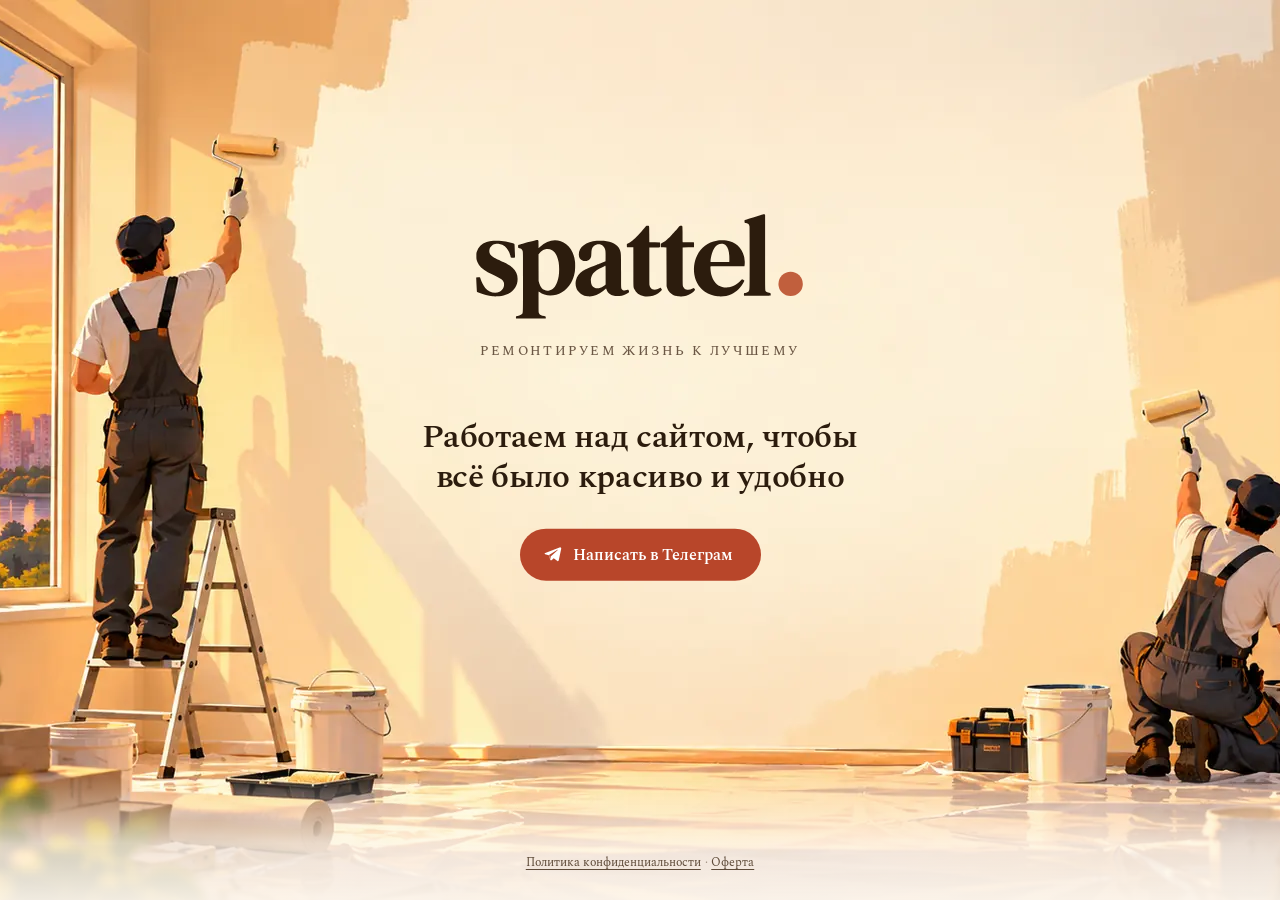
==== commit 7b7c3f4f: "Center the holding page and enlarge its type Композиция уходит на одну ось симметрии по центру экран" ====
--- a/site/index.html
+++ b/site/index.html
@@ -27,8 +27,8 @@
       href="https://fonts.googleapis.com/css2?family=Spectral:wght@500;600&display=swap"
       rel="stylesheet"
     />
-    <link rel="preload" as="image" href="assets/bg-desktop.webp" media="(min-width: 721px)" />
-    <link rel="preload" as="image" href="assets/bg-mobile.webp" media="(max-width: 720px)" />
+    <link rel="preload" as="image" href="assets/bg-desktop.webp" media="(orientation: landscape)" />
+    <link rel="preload" as="image" href="assets/bg-mobile.webp" media="(orientation: portrait)" />
 
     <style>
       /* Токены фирменного стиля «Тёплый дом». Значения из дизайн-системы, не подобраны на глаз. */
@@ -36,6 +36,7 @@
         --brand-ink: #2c1c0d;
         --brand-cream: #fdf7ee;
         --muted: #6b5744; /* 6.1:1 на закрашенном поле */
+        --muted-strong: #5e4b39; /* для ссылок внизу: 5.2:1 даже на самом тёмном месте пола */
         --terracotta: #b8462a; /* цвет действия; белый на нём 5.3:1 */
         --terracotta-hover: #a13d24;
         --font: 'Spectral', Georgia, 'Times New Roman', serif;
@@ -73,12 +74,16 @@
         background-size: cover;
         background-position: center;
       }
-      @media (min-width: 721px) and (max-width: 1200px) {
+      @media (orientation: landscape) and (max-width: 1200px) {
         .bg {
           background-image: url('assets/bg-desktop-sm.webp');
         }
       }
-      @media (max-width: 720px) {
+      /*
+       * Кадр выбирается по ориентации, а не по ширине: на портретном планшете широкий кадр
+       * обрезается так, что мастера уходят за край и остаётся пустая стена.
+       */
+      @media (orientation: portrait) {
         .bg {
           background-image: url('assets/bg-mobile.webp');
         }
@@ -90,36 +95,61 @@
         min-height: 100svh;
       }
 
+      /*
+       * Низ рисунка — пол с вёдрами и фигурами мастеров, и на нём ссылки местами теряются.
+       * Мягкая растяжка в цвет фона держит контраст, не читаясь как отдельная плашка.
+       */
+      .page::after {
+        content: '';
+        position: absolute;
+        left: 0;
+        right: 0;
+        bottom: 0;
+        height: clamp(90px, 14vh, 170px);
+        z-index: 1;
+        pointer-events: none;
+        background: linear-gradient(
+          to top,
+          rgba(253, 247, 238, 0.94) 0%,
+          rgba(253, 247, 238, 0.78) 45%,
+          rgba(253, 247, 238, 0) 100%
+        );
+      }
+
+      /* Композиция по центру экрана: одна ось симметрии на всех размерах. */
       .stack {
         position: absolute;
-        left: 56%;
-        top: 38%;
+        left: 50%;
+        top: 44%;
         transform: translate(-50%, -50%);
-        width: min(30rem, 46vw);
+        width: min(44rem, 62vw);
         display: grid;
-        gap: clamp(14px, 1.6vw, 24px);
+        justify-items: center;
+        text-align: center;
       }
 
       .logo {
         display: block;
-        width: clamp(170px, 19vw, 300px);
+        width: clamp(200px, 26vw, 420px);
         height: auto;
       }
 
       .tagline {
-        margin: 0;
-        font-size: clamp(0.68rem, 0.92vw, 0.88rem);
+        /* Слоган идёт сразу под логотипом, поэтому отступ сверху небольшой. */
+        margin: clamp(14px, 1.5vw, 26px) 0 0;
+        font-size: clamp(0.72rem, 1.05vw, 1.1rem);
         font-weight: 500;
-        letter-spacing: 0.16em;
+        letter-spacing: 0.18em;
         text-transform: uppercase;
         color: var(--muted);
       }
 
       .note {
-        margin: 0;
+        /* А до текста — заметно больший отступ: слоган относится к логотипу, а не к тексту. */
+        margin: clamp(30px, 4.4vw, 76px) 0 0;
         font-weight: 600;
-        font-size: clamp(1.15rem, 1.9vw, 1.9rem);
-        line-height: 1.24;
+        font-size: clamp(1.25rem, 2.6vw, 2.8rem);
+        line-height: 1.22;
         letter-spacing: -0.01em;
         text-wrap: balance;
       }
@@ -127,14 +157,13 @@
       .contact {
         display: inline-flex;
         align-items: center;
-        gap: 10px;
-        justify-self: start;
-        margin-top: clamp(2px, 0.6vw, 8px);
-        padding: 13px 24px 13px 20px;
+        gap: 11px;
+        margin-top: clamp(22px, 2.4vw, 40px);
+        padding: 14px 28px 14px 23px;
         border-radius: 999px;
         background: var(--terracotta);
         color: #fff;
-        font-size: clamp(0.92rem, 1.1vw, 1.05rem);
+        font-size: clamp(0.95rem, 1.25vw, 1.25rem);
         font-weight: 600;
         text-decoration: none;
         transition:
@@ -158,10 +187,17 @@
        * ни одной ссылки с сайта, а политика обязательна: форма заявки собирает имя и телефон.
        */
       .legal {
+        position: absolute;
+        left: 0;
+        right: 0;
+        bottom: clamp(18px, 3vh, 40px);
+        z-index: 2;
         margin: 0;
-        font-size: clamp(0.72rem, 0.82vw, 0.82rem);
+        padding: 0 16px;
+        text-align: center;
+        font-size: clamp(0.78rem, 0.92vw, 0.95rem);
         line-height: 1.5;
-        color: var(--muted);
+        color: var(--muted-strong);
       }
       .legal a {
         color: inherit;
@@ -210,34 +246,45 @@
 
       @media (max-width: 720px) {
         .stack {
-          left: 55%;
-          top: 37%;
-          width: min(21rem, 70vw);
-          gap: clamp(12px, 3.2vw, 20px);
+          top: 40%;
+          width: min(24rem, 84vw);
         }
         .logo {
-          width: clamp(150px, 42vw, 220px);
+          width: clamp(170px, 56vw, 280px);
         }
         .tagline {
-          font-size: 0.7rem;
+          margin-top: 16px;
+          font-size: 0.72rem;
+          letter-spacing: 0.16em;
         }
         .note {
-          font-size: clamp(1.05rem, 4.6vw, 1.35rem);
+          margin-top: 30px;
+          font-size: clamp(1.1rem, 5.6vw, 1.6rem);
         }
         .contact {
+          margin-top: 24px;
           font-size: 0.95rem;
         }
         .legal {
-          font-size: 0.75rem;
+          font-size: 0.78rem;
         }
       }
 
       /* Очень низкие и широкие окна: поле на рисунке становится узким, подстраиваем блок. */
-      @media (min-width: 721px) and (max-height: 620px) {
+      @media (min-width: 721px) and (max-height: 700px) {
         .stack {
-          top: 40%;
-          width: min(26rem, 42vw);
-          gap: 12px;
+          top: 42%;
+          width: min(38rem, 56vw);
+        }
+        .logo {
+          width: clamp(180px, 19vw, 300px);
+        }
+        .note {
+          margin-top: clamp(20px, 3vw, 34px);
+          font-size: clamp(1.2rem, 2.1vw, 2rem);
+        }
+        .contact {
+          margin-top: 20px;
         }
       }
     </style>
@@ -270,11 +317,11 @@
           </svg>
           Написать в Телеграм
         </a>
-
-        <p class="legal reveal reveal--5">
-          <a href="privacy.html">Политика конфиденциальности</a><span>·</span><a href="oferta.html">Оферта</a>
-        </p>
       </div>
+
+      <p class="legal reveal reveal--5">
+        <a href="privacy.html">Политика конфиденциальности</a><span>·</span><a href="oferta.html">Оферта</a>
+      </p>
     </main>
   </body>
 </html>
